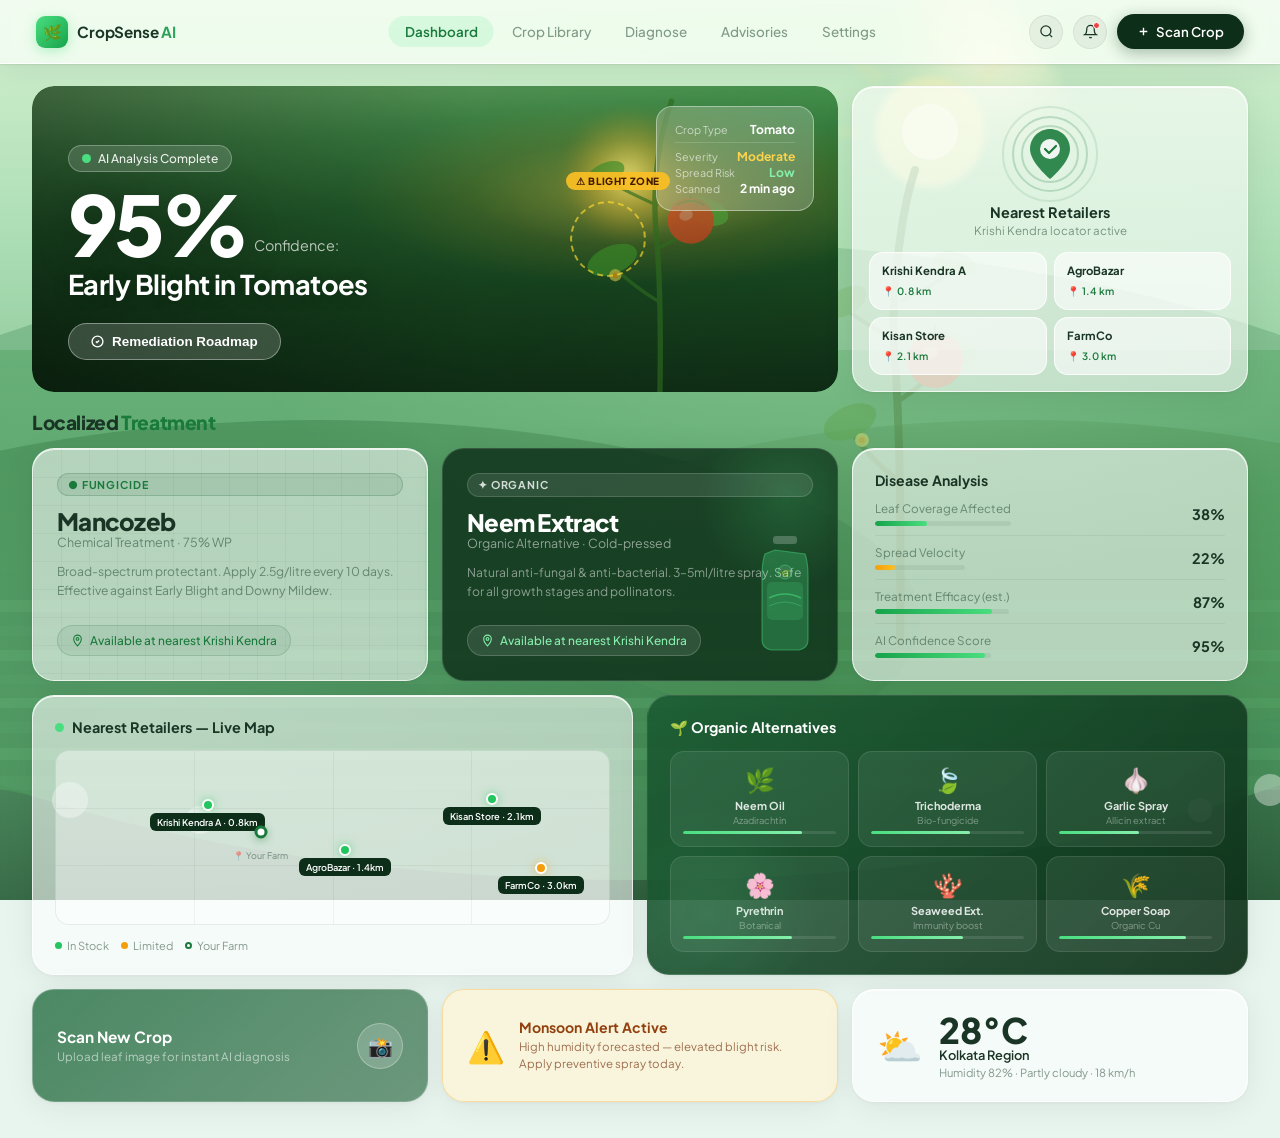
==== index.html @ 695ac862 "Rename wholeapp to index.html" ====
<!DOCTYPE html>
<html lang="en">
<head>
<meta charset="UTF-8">
<meta name="viewport" content="width=device-width, initial-scale=1.0">
<title>CropSense AI</title>
<link href="https://fonts.googleapis.com/css2?family=Plus+Jakarta+Sans:wght@300;400;500;600;700;800&family=Instrument+Serif:ital@0;1&display=swap" rel="stylesheet">
<style>
/* ═══════════════════════════════════════════════
   ROOT & RESET
═══════════════════════════════════════════════ */
:root {
  --green: #1a7a3c;
  --green-mid: #2da05a;
  --green-light: #4ade80;
  --green-xlight: #bbf7d0;
  --dark-btn: #0d2e18;
  --text-body: #1a3525;
  --text-muted: rgba(20,55,35,0.5);
  --text-faint: rgba(20,55,35,0.35);
  --glass-white: rgba(255,255,255,0.58);
  --glass-white-strong: rgba(255,255,255,0.78);
  --glass-dark: rgba(13,46,24,0.82);
  --glass-dark-mid: rgba(13,46,24,0.68);
  --border-light: rgba(255,255,255,0.75);
  --border-mid: rgba(255,255,255,0.5);
  --border-dark: rgba(13,46,24,0.12);
  --shadow-tile: 0 4px 32px rgba(0,0,0,0.07), 0 1px 4px rgba(0,0,0,0.05);
  --shadow-float: 0 16px 48px rgba(0,0,0,0.12), 0 4px 12px rgba(0,0,0,0.06);
  --shadow-deep: 0 32px 80px rgba(0,0,0,0.18);
  --r: 22px;
  --r-sm: 14px;
  --r-xs: 10px;
}

* { margin:0; padding:0; box-sizing:border-box; }

body {
  font-family: 'Plus Jakarta Sans', sans-serif;
  min-height: 100vh;
  overflow-x: hidden;
  background: #e8f5ee;
  color: var(--text-body);
}

/* ═══════════════════════════════════════════════
   FARM BACKGROUND — matches reference image
═══════════════════════════════════════════════ */
.farm-bg {
  position: fixed;
  inset: 0;
  z-index: 0;
  overflow: hidden;
}

/* SVG-drawn farm scene matching reference */
.farm-bg-img {
  position: absolute;
  inset: 0;
  width: 100%;
  height: 100%;
  object-fit: cover;
  filter: blur(0px) brightness(1.05) saturate(1.1);
}

/* Overlay that creates the frosted glass look over the farm */
.farm-overlay {
  position: absolute;
  inset: 0;
  background: 
    radial-gradient(ellipse 80% 60% at 65% 30%, rgba(180,230,180,0.35) 0%, transparent 60%),
    radial-gradient(ellipse 100% 80% at 10% 80%, rgba(140,210,160,0.25) 0%, transparent 55%),
    linear-gradient(180deg, rgba(240,255,245,0.15) 0%, rgba(200,245,220,0.1) 100%);
}

/* Farm SVG scene */
.farm-scene {
  position: absolute;
  inset: 0;
  width: 100%;
  height: 100%;
}

/* ═══════════════════════════════════════════════
   WRAPPER
═══════════════════════════════════════════════ */
.app {
  position: relative;
  z-index: 1;
  min-height: 100vh;
  display: flex;
  flex-direction: column;
}

/* ═══════════════════════════════════════════════
   NAV — matches reference: white glass bar
═══════════════════════════════════════════════ */
nav {
  display: flex;
  align-items: center;
  justify-content: space-between;
  padding: 0 36px;
  height: 64px;
  background: rgba(255,255,255,0.72);
  backdrop-filter: blur(28px) saturate(1.8);
  -webkit-backdrop-filter: blur(28px) saturate(1.8);
  border-bottom: 1px solid rgba(255,255,255,0.8);
  box-shadow: 0 1px 0 rgba(0,0,0,0.04), var(--shadow-tile);
  position: sticky;
  top: 0;
  z-index: 200;
}

.nav-logo {
  display: flex;
  align-items: center;
  gap: 9px;
  cursor: pointer;
  flex-shrink: 0;
}

.logo-mark {
  width: 32px;
  height: 32px;
  background: linear-gradient(135deg, #4ade80 0%, #16a34a 100%);
  border-radius: 9px;
  display: flex;
  align-items: center;
  justify-content: center;
  font-size: 0.95rem;
  box-shadow: 0 3px 12px rgba(74,222,128,0.38);
}

.logo-text {
  font-size: 0.95rem;
  font-weight: 700;
  color: var(--text-body);
  letter-spacing: -0.01em;
}

.logo-text span { color: var(--green-mid); }

.nav-links {
  display: flex;
  align-items: center;
  gap: 2px;
  list-style: none;
  position: absolute;
  left: 50%;
  transform: translateX(-50%);
}

.nav-links a {
  display: block;
  padding: 7px 16px;
  border-radius: 50px;
  font-size: 0.84rem;
  font-weight: 500;
  color: var(--text-muted);
  text-decoration: none;
  transition: all 0.2s;
  white-space: nowrap;
}

.nav-links a:hover { color: var(--text-body); background: rgba(0,0,0,0.04); }
.nav-links a.active { color: var(--green); background: rgba(74,222,128,0.14); font-weight: 600; }

.nav-right {
  display: flex;
  align-items: center;
  gap: 10px;
  flex-shrink: 0;
}

.nav-icon-btn {
  width: 34px;
  height: 34px;
  border-radius: 50%;
  background: rgba(0,0,0,0.05);
  border: 1px solid rgba(0,0,0,0.06);
  display: flex;
  align-items: center;
  justify-content: center;
  cursor: pointer;
  color: var(--text-body);
  transition: all 0.2s;
  position: relative;
}

.nav-icon-btn:hover { background: rgba(0,0,0,0.09); }

.notif-dot {
  position: absolute;
  top: 6px;
  right: 6px;
  width: 7px;
  height: 7px;
  background: #ef4444;
  border-radius: 50%;
  border: 1.5px solid white;
}

/* Reference image CTA button — dark rounded pill */
.nav-cta {
  display: flex;
  align-items: center;
  gap: 6px;
  padding: 9px 20px;
  background: var(--dark-btn);
  color: white;
  border: none;
  border-radius: 50px;
  font-family: 'Plus Jakarta Sans', sans-serif;
  font-size: 0.83rem;
  font-weight: 600;
  cursor: pointer;
  box-shadow: 0 4px 16px rgba(13,46,24,0.32);
  transition: all 0.22s;
  white-space: nowrap;
}

.nav-cta:hover { background: #1a3d22; transform: translateY(-1px); box-shadow: 0 6px 20px rgba(13,46,24,0.4); }

/* ═══════════════════════════════════════════════
   PAGE SYSTEM
═══════════════════════════════════════════════ */
.page { display: none; }
.page.active { display: block; animation: fadeUp 0.4s ease both; }

@keyframes fadeUp {
  from { opacity: 0; transform: translateY(12px); }
  to { opacity: 1; transform: translateY(0); }
}

/* ═══════════════════════════════════════════════
   BENTO GRID
═══════════════════════════════════════════════ */
.bento {
  display: grid;
  grid-template-columns: repeat(12, 1fr);
  gap: 14px;
  padding: 22px 32px 36px;
  max-width: 1480px;
  margin: 0 auto;
  width: 100%;
}

/* ═══════════════════════════════════════════════
   GLASS TILE BASE
═══════════════════════════════════════════════ */
.tile {
  border-radius: var(--r);
  overflow: hidden;
  transition: transform 0.3s cubic-bezier(.34,1.56,.64,1), box-shadow 0.3s ease;
  animation: tileReveal 0.55s ease both;
}

.tile:hover { transform: translateY(-3px); }

@keyframes tileReveal {
  from { opacity: 0; transform: translateY(16px) scale(0.98); }
  to   { opacity: 1; transform: translateY(0)   scale(1); }
}

/* Light glass tile — matches reference */
.g-light {
  background: var(--glass-white);
  backdrop-filter: blur(32px) saturate(1.6);
  -webkit-backdrop-filter: blur(32px) saturate(1.6);
  border: 1.5px solid var(--border-light);
  box-shadow: var(--shadow-tile), inset 0 1px 0 rgba(255,255,255,0.9);
}

.g-light:hover { box-shadow: var(--shadow-float), inset 0 1px 0 rgba(255,255,255,0.9); }

/* White strong */
.g-white {
  background: rgba(255,255,255,0.88);
  backdrop-filter: blur(32px) saturate(1.6);
  -webkit-backdrop-filter: blur(32px) saturate(1.6);
  border: 1.5px solid rgba(255,255,255,0.95);
  box-shadow: var(--shadow-tile), inset 0 1px 0 white;
}

/* Dark glass tile — matches reference dark cards */
.g-dark {
  background: var(--glass-dark);
  backdrop-filter: blur(32px) saturate(1.4);
  -webkit-backdrop-filter: blur(32px) saturate(1.4);
  border: 1.5px solid rgba(255,255,255,0.12);
  box-shadow: var(--shadow-tile);
}

.g-dark:hover { box-shadow: var(--shadow-float); }

/* Green gradient dark */
.g-green-dark {
  background: linear-gradient(140deg, rgba(26,90,50,0.88) 0%, rgba(13,46,24,0.92) 100%);
  backdrop-filter: blur(32px) saturate(1.4);
  -webkit-backdrop-filter: blur(32px) saturate(1.4);
  border: 1.5px solid rgba(255,255,255,0.14);
  box-shadow: var(--shadow-tile);
}

/* delay cascade */
.tile:nth-child(1){animation-delay:.03s}.tile:nth-child(2){animation-delay:.08s}
.tile:nth-child(3){animation-delay:.13s}.tile:nth-child(4){animation-delay:.18s}
.tile:nth-child(5){animation-delay:.23s}.tile:nth-child(6){animation-delay:.28s}
.tile:nth-child(7){animation-delay:.33s}.tile:nth-child(8){animation-delay:.38s}
.tile:nth-child(9){animation-delay:.43s}.tile:nth-child(10){animation-delay:.48s}

/* ═══════════════════════════════════════════════
   SHARED COMPONENTS
═══════════════════════════════════════════════ */
.tag {
  display: inline-flex;
  align-items: center;
  gap: 5px;
  font-size: 0.67rem;
  font-weight: 700;
  letter-spacing: 0.08em;
  text-transform: uppercase;
  padding: 4px 10px;
  border-radius: 50px;
}

.tag-organic { background: rgba(74,222,128,0.18); color: #15803d; border: 1px solid rgba(74,222,128,0.35); }
.tag-chemical { background: rgba(26,90,50,0.1); color: var(--green); border: 1px solid rgba(26,90,50,0.2); }
.tag-danger { background: rgba(239,68,68,0.12); color: #dc2626; border: 1px solid rgba(239,68,68,0.25); }
.tag-amber { background: rgba(245,158,11,0.12); color: #d97706; border: 1px solid rgba(245,158,11,0.25); }
.tag-info { background: rgba(59,130,246,0.12); color: #2563eb; border: 1px solid rgba(59,130,246,0.25); }
.tag-dark { background: rgba(255,255,255,0.1); color: rgba(255,255,255,0.8); border: 1px solid rgba(255,255,255,0.15); }

.loc-chip {
  display: inline-flex;
  align-items: center;
  gap: 6px;
  font-size: 0.74rem;
  font-weight: 500;
  padding: 7px 13px;
  border-radius: 50px;
  cursor: pointer;
  transition: all 0.2s;
  margin-top: auto;
  max-width: fit-content;
}

.loc-chip-light { background: rgba(26,90,50,0.08); color: var(--green); border: 1px solid rgba(26,90,50,0.16); }
.loc-chip-light:hover { background: rgba(26,90,50,0.16); }
.loc-chip-dark { background: rgba(255,255,255,0.1); color: #86efac; border: 1px solid rgba(255,255,255,0.18); }
.loc-chip-dark:hover { background: rgba(255,255,255,0.17); }

.pulse-ring {
  display: inline-block;
  width: 9px; height: 9px;
  border-radius: 50%;
  background: #4ade80;
  box-shadow: 0 0 0 0 rgba(74,222,128,0.6);
  animation: pulseRing 2s ease-in-out infinite;
}

@keyframes pulseRing {
  0%,100% { box-shadow: 0 0 0 0 rgba(74,222,128,0.6); }
  50% { box-shadow: 0 0 0 8px rgba(74,222,128,0); }
}

.stat-bar { width:100%; height:5px; background:rgba(13,46,24,0.07); border-radius:3px; margin-top:5px; overflow:hidden; }
.stat-fill { height:100%; border-radius:3px; background:linear-gradient(90deg,#16a34a,#4ade80); animation:fillGrow 1.3s cubic-bezier(.25,1,.5,1) both; }
.stat-fill.amber { background: linear-gradient(90deg,#f59e0b,#fbbf24); }
@keyframes fillGrow { from{width:0!important} }

/* ═══════════════════════════════════════════════
   TOAST
═══════════════════════════════════════════════ */
.toast {
  position: fixed;
  bottom: 24px;
  right: 24px;
  background: rgba(255,255,255,0.95);
  backdrop-filter: blur(24px);
  border: 1.5px solid rgba(255,255,255,0.9);
  border-left: 4px solid #4ade80;
  color: var(--text-body);
  padding: 12px 18px;
  border-radius: 14px;
  font-size: 0.83rem;
  font-weight: 500;
  z-index: 9999;
  box-shadow: var(--shadow-float);
  transform: translateY(70px);
  opacity: 0;
  transition: all 0.32s cubic-bezier(.34,1.56,.64,1);
  display: flex;
  align-items: center;
  gap: 9px;
  max-width: 340px;
}
.toast.show { transform: translateY(0); opacity: 1; }

/* ═══════════════════════════════════════════════
   MODAL
═══════════════════════════════════════════════ */
.modal-bg {
  position: fixed;
  inset: 0;
  background: rgba(0,0,0,0.3);
  backdrop-filter: blur(10px);
  -webkit-backdrop-filter: blur(10px);
  z-index: 500;
  display: flex;
  align-items: center;
  justify-content: center;
  opacity: 0;
  pointer-events: none;
  transition: opacity 0.28s;
}
.modal-bg.open { opacity: 1; pointer-events: all; }

.modal-box {
  background: rgba(255,255,255,0.94);
  backdrop-filter: blur(40px);
  border: 1.5px solid rgba(255,255,255,0.95);
  border-radius: 28px;
  padding: 34px;
  width: 520px;
  max-width: 92vw;
  box-shadow: var(--shadow-deep);
  transform: translateY(20px) scale(0.97);
  transition: all 0.32s cubic-bezier(.34,1.56,.64,1);
  position: relative;
  max-height: 88vh;
  overflow-y: auto;
}
.modal-bg.open .modal-box { transform: translateY(0) scale(1); }

.modal-x {
  position: absolute;
  top: 14px; right: 14px;
  width: 30px; height: 30px;
  background: rgba(0,0,0,0.06);
  border: none;
  border-radius: 50%;
  cursor: pointer;
  font-size: 0.85rem;
  color: var(--text-muted);
  display: flex; align-items: center; justify-content: center;
  transition: background 0.2s;
}
.modal-x:hover { background: rgba(0,0,0,0.12); }

.modal-title { font-size: 1.3rem; font-weight: 800; color: var(--text-body); margin-bottom: 5px; }
.modal-sub { font-size: 0.79rem; color: var(--text-muted); margin-bottom: 22px; }
.modal-section-title { font-size: 0.67rem; font-weight: 700; letter-spacing: 0.1em; text-transform: uppercase; color: var(--text-faint); margin-bottom: 10px; }
.modal-grid { display: grid; grid-template-columns: 1fr 1fr; gap: 10px; margin-bottom: 18px; }
.modal-card {
  background: rgba(0,0,0,0.03);
  border: 1.5px solid rgba(0,0,0,0.06);
  border-radius: 16px;
  padding: 14px;
  cursor: pointer;
  transition: all 0.2s;
}
.modal-card:hover { background: rgba(74,222,128,0.08); border-color: rgba(74,222,128,0.35); }
.modal-card-icon { font-size: 1.4rem; margin-bottom: 7px; }
.modal-card h4 { font-size: 0.86rem; font-weight: 700; color: var(--text-body); }
.modal-card p { font-size: 0.72rem; color: var(--text-muted); margin-top: 2px; }
.modal-action-btn {
  width: 100%;
  padding: 13px;
  background: var(--dark-btn);
  color: white;
  border: none;
  border-radius: 50px;
  font-family: 'Plus Jakarta Sans', sans-serif;
  font-size: 0.88rem;
  font-weight: 600;
  cursor: pointer;
  transition: all 0.22s;
  box-shadow: 0 4px 16px rgba(13,46,24,0.28);
}
.modal-action-btn:hover { background: #1a3d22; transform: translateY(-1px); }

/* ═══════════════════════════════════════════════
   PAGE: DASHBOARD
═══════════════════════════════════════════════ */

/* HERO TILE — the big farm photo tile from reference */
.hero-tile {
  grid-column: 1 / 9;
  min-height: 300px;
  position: relative;
  display: flex;
  align-items: flex-end;
  border-radius: var(--r);
  overflow: hidden;
}

/* Farm photo background for hero */
.hero-photo {
  position: absolute;
  inset: 0;
  background: 
    linear-gradient(to right, rgba(0,0,0,0.48) 0%, rgba(0,0,0,0.15) 55%, rgba(0,0,0,0.05) 100%),
    linear-gradient(180deg, rgba(0,0,0,0.05) 0%, rgba(0,0,0,0.25) 100%),
    /* Simulated farm with SVG-like gradient */
    radial-gradient(ellipse 60% 50% at 75% 35%, rgba(255,220,80,0.55) 0%, rgba(255,180,40,0.15) 35%, transparent 60%),
    linear-gradient(175deg, #7dc97a 0%, #4a9e52 20%, #2d7a38 40%, #1e5a28 65%, #143d1c 100%);
  border-radius: var(--r);
}

/* Tomato plant SVG overlay */
.hero-plant {
  position: absolute;
  right: 60px;
  bottom: 0;
  top: 0;
  width: 260px;
  pointer-events: none;
}

/* Sun burst in hero */
.hero-sun {
  position: absolute;
  right: 18%;
  top: 8%;
  width: 130px;
  height: 130px;
  background: radial-gradient(circle, rgba(255,235,120,0.75) 0%, rgba(255,200,60,0.35) 35%, rgba(255,170,20,0.1) 60%, transparent 75%);
  border-radius: 50%;
  filter: blur(6px);
}

.hero-content {
  position: relative;
  z-index: 2;
  padding: 32px 36px;
  width: 100%;
}

.ai-badge {
  display: inline-flex;
  align-items: center;
  gap: 7px;
  background: rgba(255,255,255,0.15);
  border: 1px solid rgba(255,255,255,0.28);
  border-radius: 50px;
  padding: 5px 13px;
  color: rgba(255,255,255,0.9);
  font-size: 0.75rem;
  font-weight: 500;
  margin-bottom: 14px;
  backdrop-filter: blur(12px);
}

/* "95%" big text — from reference */
.conf-num {
  font-family: 'Plus Jakarta Sans', sans-serif;
  font-size: 5.2rem;
  font-weight: 800;
  color: white;
  line-height: 0.9;
  letter-spacing: -4px;
  text-shadow: 0 2px 40px rgba(0,0,0,0.3);
  display: inline;
}

.conf-suffix {
  font-size: 1rem;
  font-weight: 400;
  color: rgba(255,255,255,0.7);
  letter-spacing: 0;
  vertical-align: super;
  margin-left: 4px;
}

.conf-label {
  font-size: 0.9rem;
  font-weight: 400;
  color: rgba(255,255,255,0.7);
  margin-left: 5px;
  vertical-align: super;
  letter-spacing: 0;
}

/* "Early Blight in Tomatoes" */
.disease-title {
  font-family: 'Plus Jakarta Sans', sans-serif;
  font-size: 1.7rem;
  font-weight: 700;
  color: white;
  margin: 6px 0 22px;
  text-shadow: 0 2px 16px rgba(0,0,0,0.25);
  letter-spacing: -0.02em;
}

.hero-cta {
  display: inline-flex;
  align-items: center;
  gap: 8px;
  padding: 10px 22px;
  background: rgba(255,255,255,0.18);
  border: 1.5px solid rgba(255,255,255,0.38);
  color: white;
  border-radius: 50px;
  font-size: 0.84rem;
  font-weight: 600;
  cursor: pointer;
  backdrop-filter: blur(16px);
  transition: all 0.25s;
}
.hero-cta:hover { background: rgba(255,255,255,0.3); transform: translateY(-1px); box-shadow: 0 4px 20px rgba(0,0,0,0.15); }

/* Floating scan data card on hero */
.scan-card {
  position: absolute;
  right: 24px;
  top: 20px;
  background: rgba(255,255,255,0.22);
  border: 1.5px solid rgba(255,255,255,0.4);
  border-radius: 16px;
  padding: 14px 18px;
  backdrop-filter: blur(20px);
  -webkit-backdrop-filter: blur(20px);
  min-width: 158px;
  z-index: 3;
}

.scan-row {
  display: flex;
  align-items: center;
  justify-content: space-between;
  gap: 14px;
}
.scan-lbl { font-size: 0.67rem; color: rgba(255,255,255,0.62); }
.scan-val { font-size: 0.76rem; font-weight: 700; color: white; }
.scan-val.g { color: #86efac; }
.scan-val.a { color: #fcd34d; }
.scan-divider { height: 1px; background: rgba(255,255,255,0.15); margin: 5px 0; }

/* Blight zone marker */
.blight-ring {
  position: absolute;
  right: 192px;
  top: 50%;
  transform: translateY(-50%);
  width: 76px;
  height: 76px;
  border: 2px dashed rgba(255,220,50,0.65);
  border-radius: 50%;
  animation: blightPulse 3s ease-in-out infinite;
  z-index: 3;
}
@keyframes blightPulse {
  0%,100% { opacity:0.8; transform:translateY(-50%) scale(1); }
  50% { opacity:0.35; transform:translateY(-50%) scale(1.1); }
}
.blight-label {
  position: absolute;
  right: 168px;
  top: 28%;
  background: rgba(251,191,36,0.92);
  color: #431a00;
  font-size: 0.62rem;
  font-weight: 800;
  padding: 3px 10px;
  border-radius: 50px;
  letter-spacing: 0.06em;
  z-index: 3;
}

/* ── RETAILER / PIN TILE ── */
.pin-tile {
  grid-column: 9 / 13;
  background: var(--glass-white);
  backdrop-filter: blur(32px) saturate(1.6);
  -webkit-backdrop-filter: blur(32px) saturate(1.6);
  border: 1.5px solid var(--border-light);
  box-shadow: var(--shadow-tile), inset 0 1px 0 rgba(255,255,255,0.9);
  min-height: 300px;
  display: flex;
  flex-direction: column;
  align-items: center;
  justify-content: flex-start;
  padding: 22px 16px 16px;
  border-radius: var(--r);
}

.big-pin-wrap {
  position: relative;
  display: flex;
  align-items: center;
  justify-content: center;
  width: 90px;
  height: 90px;
  margin-bottom: 4px;
}

.pin-wave {
  position: absolute;
  border-radius: 50%;
  border: 2px solid rgba(26,122,60,0.22);
  animation: waveOut 2.8s ease-out infinite;
}
.pin-wave:nth-child(1) { width:58px;height:58px; }
.pin-wave:nth-child(2) { width:76px;height:76px; animation-delay:0.5s; }
.pin-wave:nth-child(3) { width:96px;height:96px; animation-delay:1s; border-color: rgba(26,122,60,0.12); }

@keyframes waveOut {
  0% { transform: scale(0.7); opacity:1; }
  100% { transform: scale(1.4); opacity:0; }
}

.pin-icon-svg {
  position: relative;
  z-index: 1;
  width: 42px;
  height: 50px;
}

.pin-title { font-size: 0.9rem; font-weight: 700; color: var(--text-body); text-align:center; margin-bottom:2px; }
.pin-sub { font-size: 0.72rem; color: var(--text-muted); text-align:center; margin-bottom:14px; }

.retailer-grid {
  display: grid;
  grid-template-columns: 1fr 1fr;
  gap: 7px;
  width: 100%;
}

.retailer-card {
  background: rgba(255,255,255,0.6);
  border: 1.5px solid rgba(255,255,255,0.8);
  border-radius: var(--r-sm);
  padding: 10px 12px;
  cursor: pointer;
  transition: all 0.2s;
}
.retailer-card:hover { background: rgba(255,255,255,0.85); transform: translateY(-2px); box-shadow: 0 4px 16px rgba(0,0,0,0.08); }
.rc-name { font-size: 0.71rem; font-weight: 700; color: var(--text-body); display:block; }
.rc-dist { font-size: 0.63rem; color: var(--green); font-weight: 600; margin-top:1px; }

/* ── SECTION LABEL ── */
.section-lbl {
  grid-column: 1/13;
  font-size: 1.2rem;
  font-weight: 800;
  color: var(--text-body);
  letter-spacing: -0.02em;
  padding: 4px 0 0;
  animation: fadeUp 0.4s ease both 0.1s;
}
.section-lbl span { color: var(--green); }

/* ── TREATMENT TILES ── */
.tile-mancozeb {
  grid-column: 1/5;
  padding: 24px;
  display: flex;
  flex-direction: column;
  gap: 12px;
  min-height: 210px;
  position: relative;
  overflow: hidden;
}

/* Mancozeb has a subtle grid pattern like the reference */
.tile-mancozeb::before {
  content: '';
  position: absolute;
  inset: 0;
  background-image: 
    linear-gradient(rgba(13,46,24,0.04) 1px, transparent 1px),
    linear-gradient(90deg, rgba(13,46,24,0.04) 1px, transparent 1px);
  background-size: 28px 28px;
  pointer-events: none;
}

.tile-neem {
  grid-column: 5/9;
  padding: 24px;
  display: flex;
  flex-direction: column;
  gap: 12px;
  min-height: 210px;
  position: relative;
  overflow: hidden;
}

.neem-glow {
  position: absolute;
  top: -40px; right: -40px;
  width: 180px; height: 180px;
  background: radial-gradient(circle, rgba(74,222,128,0.18) 0%, transparent 70%);
  border-radius: 50%;
  pointer-events: none;
}

/* Neem bottle — matches reference image */
.neem-bottle-wrap {
  position: absolute;
  right: 20px;
  bottom: 16px;
  width: 64px;
}

.tile-stats {
  grid-column: 9/13;
  padding: 22px;
  display: flex;
  flex-direction: column;
  gap: 12px;
  min-height: 210px;
}

.pname { font-family: 'Plus Jakarta Sans', sans-serif; font-size: 1.5rem; font-weight: 800; letter-spacing: -0.03em; line-height: 1.1; }
.pname-l { color: var(--text-body); }
.pname-d { color: white; }
.ptype-l { font-size: 0.78rem; color: var(--text-muted); }
.ptype-d { font-size: 0.78rem; color: rgba(255,255,255,0.52); }
.pdesc-l { font-size: 0.76rem; color: var(--text-muted); line-height: 1.55; }
.pdesc-d { font-size: 0.76rem; color: rgba(255,255,255,0.5); line-height: 1.55; position:relative; z-index:1; }

.stat-title { font-size: 0.88rem; font-weight: 700; color: var(--text-body); }
.stat-row { display:flex; align-items:center; justify-content:space-between; padding-bottom:9px; border-bottom:1px solid rgba(13,46,24,0.06); }
.stat-row:last-child { border-bottom:none; padding-bottom:0; }
.stat-lbl { font-size: 0.73rem; color: var(--text-muted); }
.stat-val { font-size: 0.9rem; font-weight: 700; color: var(--text-body); font-family:'Plus Jakarta Sans',sans-serif; }

/* ── MAP TILE ── */
.tile-map {
  grid-column: 1/7;
  padding: 22px;
  display: flex;
  flex-direction: column;
  gap: 14px;
  min-height: 195px;
}

.map-title { font-size: 0.9rem; font-weight: 700; color: var(--text-body); display:flex; align-items:center; gap:8px; }
.map-canvas { flex:1; border-radius: var(--r-sm); background: rgba(255,255,255,0.4); border: 1px solid rgba(13,46,24,0.08); position:relative; overflow:hidden; min-height:105px; }
.map-grid-h { position:absolute; width:100%; height:1px; background:rgba(13,46,24,0.05); }
.map-grid-v { position:absolute; width:1px; height:100%; background:rgba(13,46,24,0.05); }
.map-pin { position:absolute; display:flex; flex-direction:column; align-items:center; gap:2px; cursor:pointer; transition:transform .2s; }
.map-pin:hover { transform:scale(1.15); }
.map-dot { width:12px; height:12px; border-radius:50%; border:2.5px solid white; box-shadow:0 2px 8px rgba(0,0,0,0.15); animation:dotPulse 2.5s ease-in-out infinite; }
.map-dot.green { background:#22c55e; box-shadow:0 0 10px rgba(34,197,94,0.5); }
.map-dot.amber { background:#f59e0b; box-shadow:0 0 10px rgba(245,158,11,0.5); }
@keyframes dotPulse {
  0%,100% { box-shadow:0 0 0 0 rgba(34,197,94,0.5); }
  50% { box-shadow:0 0 0 6px rgba(34,197,94,0); }
}
.map-tip { background:var(--dark-btn); color:white; font-size:0.58rem; padding:3px 7px; border-radius:6px; white-space:nowrap; font-weight:600; }
.you-pin { position:absolute; width:13px; height:13px; background:white; border:3px solid var(--green); border-radius:50%; box-shadow:0 2px 8px rgba(26,122,60,0.4); transform:translate(-50%,-50%); }
.you-lbl { position:absolute; font-size:0.56rem; color:var(--text-muted); transform:translateX(-50%); white-space:nowrap; }
.map-legend { display:flex; gap:12px; }
.leg { display:flex; align-items:center; gap:5px; font-size:0.69rem; color:var(--text-muted); }
.leg-dot { width:7px; height:7px; border-radius:50%; }

/* ── ORGANIC TILE ── */
.tile-organic {
  grid-column: 7/13;
  padding: 22px;
  display: flex;
  flex-direction: column;
  gap: 14px;
  min-height: 195px;
  position: relative;
  overflow: hidden;
}
.tile-organic::after {
  content:'';
  position:absolute;
  bottom:-50px; left:-50px;
  width:220px; height:220px;
  background: radial-gradient(circle, rgba(74,222,128,0.12) 0%, transparent 70%);
  pointer-events:none;
}
.organic-hdr { font-size:0.9rem; font-weight:700; color:white; }
.org-grid { display:grid; grid-template-columns:1fr 1fr 1fr; gap:9px; }
.org-card {
  background: rgba(255,255,255,0.07);
  border: 1.5px solid rgba(255,255,255,0.1);
  border-radius: var(--r-sm);
  padding: 12px;
  text-align: center;
  cursor: pointer;
  transition: all 0.22s;
}
.org-card:hover { background:rgba(255,255,255,0.14); border-color:rgba(74,222,128,0.35); transform:translateY(-2px); }
.org-icon { font-size:1.5rem; margin-bottom:4px; }
.org-name { font-size:0.68rem; font-weight:700; color:rgba(255,255,255,0.85); }
.org-detail { font-size:0.59rem; color:rgba(255,255,255,0.4); margin-top:2px; }
.org-eff { margin-top:5px; height:3px; background:rgba(255,255,255,0.1); border-radius:2px; overflow:hidden; }
.org-eff-fill { height:100%; background:linear-gradient(90deg,#4ade80,#86efac); border-radius:2px; }

/* ── BOTTOM ROW ── */
.tile-scan-new {
  grid-column: 1/5;
  background: linear-gradient(140deg, rgba(22,100,52,0.75) 0%, rgba(26,90,50,0.6) 100%);
  border: 1.5px solid rgba(255,255,255,0.2);
  backdrop-filter: blur(32px);
  -webkit-backdrop-filter: blur(32px);
  box-shadow: var(--shadow-tile);
  border-radius: var(--r);
  padding: 22px 24px;
  display: flex;
  align-items: center;
  justify-content: space-between;
  min-height: 90px;
  cursor: pointer;
  transition: all 0.3s;
}
.tile-scan-new:hover { background:linear-gradient(140deg,rgba(22,100,52,0.88),rgba(26,90,50,0.75)); }
.tile-scan-new h3 { font-size:0.96rem; font-weight:700; color:white; }
.tile-scan-new p { font-size:0.72rem; color:rgba(255,255,255,0.58); margin-top:3px; }
.scan-icon-circle { width:46px; height:46px; background:rgba(255,255,255,0.18); border:1.5px solid rgba(255,255,255,0.28); border-radius:50%; display:flex; align-items:center; justify-content:center; font-size:1.25rem; flex-shrink:0; }

.tile-alert {
  grid-column: 5/9;
  background: rgba(255,245,215,0.72);
  border: 1.5px solid rgba(245,158,11,0.3);
  backdrop-filter: blur(32px);
  -webkit-backdrop-filter: blur(32px);
  box-shadow: var(--shadow-tile);
  border-radius: var(--r);
  padding: 22px 24px;
  display: flex;
  align-items: center;
  gap: 14px;
  min-height: 90px;
  cursor: pointer;
  transition: all 0.2s;
}
.tile-alert:hover { background:rgba(255,245,215,0.88); }
.alert-icon { font-size:1.9rem; flex-shrink:0; }
.alert-title { font-size:0.88rem; font-weight:700; color:#92400e; }
.alert-body { font-size:0.72rem; color:rgba(120,53,15,0.7); margin-top:3px; line-height:1.45; }

.tile-weather {
  grid-column: 9/13;
  padding: 22px 24px;
  display: flex;
  align-items: center;
  gap: 16px;
  min-height: 90px;
  cursor: pointer;
}
.weather-temp { font-size: 2.2rem; font-weight: 800; color: var(--text-body); line-height:1; }
.weather-info h4 { font-size:0.8rem; font-weight:600; color:var(--text-body); }
.weather-info p { font-size:0.7rem; color:var(--text-muted); margin-top:2px; }
.weather-emoji { font-size:2.3rem; }

/* ═══════════════════════════════════════════════
   PAGE: DIAGNOSE
═══════════════════════════════════════════════ */
.diag-upload {
  grid-column: 1/8;
  padding: 28px;
  display: flex;
  flex-direction: column;
  gap: 18px;
}
.diag-side { grid-column: 8/13; display:flex; flex-direction:column; gap:14px; }
.diag-result { padding:24px; display:flex; flex-direction:column; gap:14px; border-radius:var(--r); }
.diag-history { grid-column:1/13; padding:24px; display:flex; flex-direction:column; gap:14px; border-radius:var(--r); }

.upload-drop {
  border: 2px dashed rgba(26,122,60,0.3);
  border-radius: var(--r-sm);
  padding: 36px 20px;
  text-align: center;
  cursor: pointer;
  transition: all 0.25s;
  background: rgba(74,222,128,0.04);
}
.upload-drop:hover { border-color: rgba(26,122,60,0.55); background: rgba(74,222,128,0.08); }
.upload-drop h3 { font-size:1rem; font-weight:700; color:var(--text-body); margin-bottom:5px; }
.upload-drop p { font-size:0.76rem; color:var(--text-muted); line-height:1.5; }

.crop-chips { display:grid; grid-template-columns:repeat(6,1fr); gap:7px; }
.crop-chip {
  padding:9px 4px;
  border:1.5px solid rgba(13,46,24,0.12);
  border-radius:12px;
  background:rgba(255,255,255,0.6);
  font-size:0.72rem;
  font-weight:600;
  color:var(--text-body);
  cursor:pointer;
  text-align:center;
  transition:all .2s;
}
.crop-chip:hover, .crop-chip.sel { background:var(--dark-btn); color:white; border-color:var(--dark-btn); }

.run-btn {
  width:100%;
  padding:14px;
  background: var(--dark-btn);
  color:white;
  border:none;
  border-radius:50px;
  font-family:'Plus Jakarta Sans',sans-serif;
  font-size:0.9rem;
  font-weight:600;
  cursor:pointer;
  transition:all .25s;
  box-shadow: 0 4px 16px rgba(13,46,24,0.28);
}
.run-btn:hover { background:#1a3d22; transform:translateY(-1px); }

.hist-row {
  display:flex;
  align-items:center;
  justify-content:space-between;
  padding:11px 0;
  border-bottom:1px solid rgba(13,46,24,0.06);
}
.hist-row:last-child { border-bottom:none; }
.hist-crop { font-size:0.88rem; font-weight:700; color:var(--text-body); }
.hist-disease { font-size:0.74rem; color:var(--text-muted); margin-top:2px; }
.hist-conf { font-size:0.88rem; font-weight:800; color:var(--green); font-family:'Plus Jakarta Sans',sans-serif; }
.hist-date { font-size:0.66rem; color:var(--text-faint); }
.hist-btn { padding:6px 14px; border-radius:50px; background:rgba(26,90,50,0.08); border:1.5px solid rgba(26,90,50,0.18); color:var(--green); font-size:0.71rem; font-weight:600; cursor:pointer; transition:all .2s; }
.hist-btn:hover { background:var(--dark-btn); color:white; border-color:var(--dark-btn); }

/* ═══════════════════════════════════════════════
   PAGE: CROP LIBRARY
═══════════════════════════════════════════════ */
.lib-search-bar {
  grid-column:1/13;
  padding:18px 24px;
  display:flex;
  align-items:center;
  gap:14px;
  border-radius:var(--r);
}
.lib-input {
  flex:1;
  border:none;
  background:transparent;
  font-family:'Plus Jakarta Sans',sans-serif;
  font-size:0.96rem;
  color:var(--text-body);
  outline:none;
}
.lib-input::placeholder { color:var(--text-faint); }
.lib-filters { display:flex; gap:6px; }
.lib-filter {
  padding:6px 16px;
  border-radius:50px;
  border:1.5px solid rgba(13,46,24,0.12);
  background:rgba(255,255,255,0.5);
  font-size:0.76rem;
  font-weight:600;
  color:var(--text-muted);
  cursor:pointer;
  transition:all .2s;
}
.lib-filter:hover,.lib-filter.on { background:var(--dark-btn); color:white; border-color:var(--dark-btn); }

#lib-grid {
  grid-column:1/13;
  display:grid;
  grid-template-columns:repeat(4,1fr);
  gap:14px;
}

.crop-card {
  background: var(--glass-white);
  backdrop-filter: blur(32px) saturate(1.6);
  -webkit-backdrop-filter: blur(32px) saturate(1.6);
  border:1.5px solid var(--border-light);
  box-shadow:var(--shadow-tile), inset 0 1px 0 rgba(255,255,255,0.9);
  border-radius: var(--r);
  overflow:hidden;
  cursor:pointer;
  transition:all .28s cubic-bezier(.34,1.56,.64,1);
  animation:tileReveal .5s ease both;
}
.crop-card:hover { transform:translateY(-5px); box-shadow:var(--shadow-float), inset 0 1px 0 rgba(255,255,255,0.9); }
.crop-card-img { height:115px; display:flex; align-items:center; justify-content:center; font-size:3.6rem; }
.crop-card-body { padding:15px; }
.crop-card-name { font-size:0.96rem; font-weight:800; color:var(--text-body); margin-bottom:3px; }
.crop-card-sci { font-size:0.69rem; color:var(--text-muted); font-style:italic; margin-bottom:9px; }
.crop-card-tags { display:flex; gap:5px; flex-wrap:wrap; }
.crop-tag { padding:3px 9px; border-radius:50px; font-size:0.6rem; font-weight:700; background:rgba(26,90,50,0.08); color:var(--green); border:1px solid rgba(26,90,50,0.16); }
.crop-tag.d { background:rgba(239,68,68,0.08); color:#dc2626; border-color:rgba(239,68,68,0.2); }
.risk-line { display:flex; align-items:center; gap:5px; margin-top:9px; font-size:0.69rem; color:var(--text-muted); }
.rdot { width:6px; height:6px; border-radius:50%; }

/* ═══════════════════════════════════════════════
   PAGE: ADVISORIES
═══════════════════════════════════════════════ */
.adv-hero {
  grid-column:1/13;
  padding:28px 32px;
  display:grid;
  grid-template-columns:1fr auto 1fr auto 1fr auto 1fr;
  align-items:center;
  gap:20px;
  border-radius:var(--r);
}
.adv-stat-num { font-size:2.6rem; font-weight:800; line-height:1; color:white; }
.adv-stat-lbl { font-size:0.74rem; color:rgba(255,255,255,0.52); margin-top:3px; }
.adv-divider { width:1px; height:50px; background:rgba(255,255,255,0.12); }

.adv-card { border-radius:var(--r); padding:20px 22px; cursor:pointer; transition:all .28s; animation:tileReveal .5s ease both; }
.adv-card:hover { transform:translateY(-3px); box-shadow:var(--shadow-float); }
.adv-hdr { display:flex; align-items:flex-start; justify-content:space-between; gap:10px; margin-bottom:10px; }
.adv-title { font-size:0.96rem; font-weight:700; }
.adv-meta { font-size:0.67rem; margin-top:3px; }
.adv-body { font-size:0.76rem; line-height:1.6; }
.adv-sev { width:8px; height:8px; border-radius:50%; flex-shrink:0; margin-top:5px; }

.adv-critical { background:rgba(254,226,226,0.72); border:1.5px solid rgba(239,68,68,0.28); backdrop-filter:blur(32px); }
.adv-critical .adv-title { color:#991b1b; }
.adv-critical .adv-meta,.adv-critical .adv-body { color:rgba(153,27,27,0.65); }

.adv-warning { background:rgba(255,243,200,0.72); border:1.5px solid rgba(245,158,11,0.3); backdrop-filter:blur(32px); }
.adv-warning .adv-title { color:#92400e; }
.adv-warning .adv-meta,.adv-warning .adv-body { color:rgba(120,53,15,0.65); }

.adv-info { background:var(--glass-white); border:1.5px solid var(--border-light); backdrop-filter:blur(32px); }
.adv-info .adv-title { color:var(--text-body); }
.adv-info .adv-meta,.adv-info .adv-body { color:var(--text-muted); }

.adv-success { background:rgba(220,252,231,0.72); border:1.5px solid rgba(74,222,128,0.32); backdrop-filter:blur(32px); }
.adv-success .adv-title { color:#14532d; }
.adv-success .adv-meta,.adv-success .adv-body { color:rgba(20,83,45,0.6); }

.weather-week-card { grid-column:1/5; padding:24px; border-radius:var(--r); }
.wday-row { display:flex; align-items:center; justify-content:space-between; padding:10px 0; border-bottom:1px solid rgba(13,46,24,0.06); }
.wday-row:last-child { border-bottom:none; }
.wday-name { font-size:0.77rem; font-weight:600; color:var(--text-body); width:30px; }
.wday-temp { font-size:0.88rem; font-weight:700; color:var(--text-body); }
.wday-humidity { font-size:0.68rem; color:var(--text-muted); }

.schedule-card { grid-column:5/13; padding:24px; border-radius:var(--r); }
.sch-item { display:flex; align-items:center; gap:13px; padding:11px 0; border-bottom:1px solid rgba(13,46,24,0.06); cursor:pointer; border-radius:10px; transition:all .2s; }
.sch-item:last-child { border-bottom:none; }
.sch-item:hover { padding-left:8px; background:rgba(26,90,50,0.04); }
.sch-badge { width:40px; height:40px; border-radius:12px; display:flex; flex-direction:column; align-items:center; justify-content:center; flex-shrink:0; font-family:'Plus Jakarta Sans',sans-serif; line-height:1; }
.sch-badge.today { background:var(--dark-btn); color:white; box-shadow:0 4px 12px rgba(13,46,24,0.32); }
.sch-badge.upcoming { background:rgba(13,46,24,0.08); color:var(--text-muted); }
.sch-num { font-size:0.9rem; font-weight:800; }
.sch-mo { font-size:0.52rem; font-weight:500; }
.sch-action h4 { font-size:0.86rem; font-weight:700; color:var(--text-body); }
.sch-action p { font-size:0.71rem; color:var(--text-muted); margin-top:2px; }
.sch-check { width:22px; height:22px; border-radius:50%; border:2px solid rgba(13,46,24,0.18); display:flex; align-items:center; justify-content:center; cursor:pointer; transition:all .2s; margin-left:auto; flex-shrink:0; }
.sch-check.done { background:var(--green); border-color:var(--green); color:white; font-size:0.68rem; }

/* ═══════════════════════════════════════════════
   PAGE: SETTINGS
═══════════════════════════════════════════════ */
.settings-sidebar { grid-column:1/4; padding:22px; display:flex; flex-direction:column; border-radius:var(--r); }
.settings-main { grid-column:4/13; display:flex; flex-direction:column; gap:14px; }
.settings-card { padding:24px; display:flex; flex-direction:column; gap:0; border-radius:var(--r); }
.settings-card-title { font-size:0.9rem; font-weight:700; color:var(--text-body); padding-bottom:14px; border-bottom:1px solid rgba(13,46,24,0.07); margin-bottom:14px; }

.profile-banner { display:flex; align-items:center; gap:16px; padding:18px; background:rgba(13,46,24,0.06); border-radius:16px; margin-bottom:18px; }
.profile-av { width:58px; height:58px; background:linear-gradient(135deg,#4ade80,#16a34a); border-radius:16px; display:flex; align-items:center; justify-content:center; font-size:1.7rem; border:2.5px solid rgba(255,255,255,0.6); flex-shrink:0; }
.profile-name { font-size:1.05rem; font-weight:800; color:var(--text-body); }
.profile-sub { font-size:0.73rem; color:var(--text-muted); margin-top:2px; }

.settings-nav-item { display:flex; align-items:center; gap:9px; padding:10px 13px; border-radius:12px; cursor:pointer; font-size:0.82rem; font-weight:500; color:var(--text-muted); transition:all .2s; }
.settings-nav-item:hover { background:rgba(13,46,24,0.06); color:var(--text-body); }
.settings-nav-item.on { background:rgba(26,90,50,0.1); color:var(--green); font-weight:600; }
.settings-nav-icon { width:18px; text-align:center; }

.settings-row { display:flex; align-items:center; justify-content:space-between; padding:12px 0; border-bottom:1px solid rgba(13,46,24,0.06); }
.settings-row:last-child { border-bottom:none; }
.settings-row h4 { font-size:0.84rem; font-weight:600; color:var(--text-body); }
.settings-row p { font-size:0.71rem; color:var(--text-muted); margin-top:2px; }

.toggle { width:42px; height:23px; background:rgba(13,46,24,0.14); border-radius:50px; position:relative; cursor:pointer; transition:background .25s; flex-shrink:0; }
.toggle.on { background:var(--green); }
.toggle::after { content:''; position:absolute; width:17px; height:17px; background:white; border-radius:50%; top:3px; left:3px; transition:left .25s; box-shadow:0 1px 4px rgba(0,0,0,0.2); }
.toggle.on::after { left:22px; }

.inp { width:100%; padding:10px 14px; border-radius:12px; border:1.5px solid rgba(13,46,24,0.12); background:rgba(255,255,255,0.65); font-family:'Plus Jakarta Sans',sans-serif; font-size:0.84rem; color:var(--text-body); outline:none; transition:border-color .2s; }
.inp:focus { border-color:var(--green); background:rgba(255,255,255,0.85); }
.inp-label { font-size:0.67rem; font-weight:700; letter-spacing:0.07em; text-transform:uppercase; color:var(--text-faint); margin-bottom:5px; display:block; }
.form-2col { display:grid; grid-template-columns:1fr 1fr; gap:13px; }

.save-btn { padding:11px 26px; border-radius:50px; background:var(--dark-btn); border:none; color:white; font-weight:700; font-size:0.84rem; cursor:pointer; font-family:'Plus Jakarta Sans',sans-serif; transition:all .2s; box-shadow:0 4px 14px rgba(13,46,24,0.25); margin-top:14px; }
.save-btn:hover { background:#1a3d22; transform:translateY(-1px); }

/* ─── responsive ─── */
@media(max-width:920px){
  .bento{grid-template-columns:1fr 1fr;padding:14px;gap:11px;}
  nav{padding:0 18px;}
  .nav-links{display:none;}
  .conf-num{font-size:3.4rem;}
  [style*="grid-column"]{grid-column:1/3!important;}
  .hero-tile,.pin-tile,.tile-mancozeb,.tile-neem,.tile-stats,
  .tile-map,.tile-organic,.tile-scan-new,.tile-alert,.tile-weather,
  .diag-upload,.diag-side,.diag-history,.lib-search-bar,#lib-grid,
  .adv-hero,.weather-week-card,.schedule-card,.settings-sidebar,.settings-main{
    grid-column:1/3!important;
  }
  #lib-grid{grid-template-columns:1fr 1fr!important;}
  .crop-chips{grid-template-columns:repeat(3,1fr);}
}
</style>
</head>
<body>

<!-- ═══ FARM BACKGROUND ═══ -->
<div class="farm-bg">
  <svg class="farm-scene" viewBox="0 0 1440 900" preserveAspectRatio="xMidYMid slice" xmlns="http://www.w3.org/2000/svg">
    <defs>
      <radialGradient id="sky" cx="72%" cy="18%" r="45%">
        <stop offset="0%" stop-color="#fff9db" stop-opacity="1"/>
        <stop offset="40%" stop-color="#e8f5c8" stop-opacity="0.8"/>
        <stop offset="100%" stop-color="#b8deb0" stop-opacity="0"/>
      </radialGradient>
      <linearGradient id="bgGrad" x1="0%" y1="0%" x2="0%" y2="100%">
        <stop offset="0%" stop-color="#c8ebc0"/>
        <stop offset="25%" stop-color="#96d4a0"/>
        <stop offset="55%" stop-color="#5aab6a"/>
        <stop offset="80%" stop-color="#2d7040"/>
        <stop offset="100%" stop-color="#1a4a28"/>
      </linearGradient>
      <filter id="blur3"><feGaussianBlur stdDeviation="3"/></filter>
      <filter id="blur6"><feGaussianBlur stdDeviation="6"/></filter>
    </defs>
    <!-- Sky & fields background -->
    <rect width="1440" height="900" fill="url(#bgGrad)"/>
    <!-- Distant field rows -->
    <ellipse cx="720" cy="560" rx="900" ry="320" fill="#3d8f50" opacity="0.6"/>
    <ellipse cx="400" cy="620" rx="600" ry="200" fill="#2d7a3e" opacity="0.7"/>
    <ellipse cx="1100" cy="580" rx="500" ry="160" fill="#3a8844" opacity="0.5"/>
    <!-- Crop rows (stripes) -->
    <g opacity="0.35">
      <rect x="0" y="600" width="1440" height="12" rx="6" fill="#4a9e5c"/>
      <rect x="0" y="626" width="1440" height="10" rx="5" fill="#3a8a4c"/>
      <rect x="0" y="650" width="1440" height="11" rx="5" fill="#4a9e5c"/>
      <rect x="0" y="675" width="1440" height="9" rx="4" fill="#3a8a4c"/>
      <rect x="0" y="698" width="1440" height="10" rx="5" fill="#4a9e5c"/>
      <rect x="0" y="722" width="1440" height="11" rx="5" fill="#3a8a4c"/>
      <rect x="0" y="748" width="1440" height="12" rx="6" fill="#4a9e5c"/>
      <rect x="0" y="776" width="1440" height="14" rx="6" fill="#3a8a4c"/>
    </g>
    <!-- Sun glow -->
    <ellipse cx="1010" cy="135" rx="140" ry="140" fill="url(#sky)" filter="url(#blur6)"/>
    <ellipse cx="1010" cy="132" rx="55" ry="55" fill="#fff5b0" opacity="0.7" filter="url(#blur3)"/>
    <ellipse cx="1010" cy="132" rx="28" ry="28" fill="#fffde0" opacity="0.9"/>
    <!-- Sunbeam rays -->
    <g opacity="0.12" filter="url(#blur3)">
      <line x1="1010" y1="60" x2="1010" y2="0" stroke="#ffe680" stroke-width="18"/>
      <line x1="1060" y1="82" x2="1120" y2="20" stroke="#ffe680" stroke-width="14"/>
      <line x1="960" y1="82" x2="900" y2="20" stroke="#ffe680" stroke-width="14"/>
      <line x1="1080" y1="132" x2="1160" y2="132" stroke="#ffe680" stroke-width="12"/>
      <line x1="940" y1="132" x2="860" y2="132" stroke="#ffe680" stroke-width="12"/>
    </g>
    <!-- Tomato plant silhouette — right side -->
    <g transform="translate(920, 160)" opacity="0.55">
      <!-- Main stem -->
      <path d="M60 480 Q62 300 55 200 Q50 150 60 80 Q65 40 75 10" stroke="#2d6a1e" stroke-width="8" fill="none" stroke-linecap="round"/>
      <!-- Branches -->
      <path d="M58 320 Q30 300 10 270" stroke="#2d6a1e" stroke-width="5" fill="none" stroke-linecap="round"/>
      <path d="M60 240 Q90 220 110 195" stroke="#2d6a1e" stroke-width="5" fill="none" stroke-linecap="round"/>
      <path d="M57 180 Q25 165 5 148" stroke="#2d6a1e" stroke-width="4" fill="none" stroke-linecap="round"/>
      <path d="M62 140 Q92 128 112 110" stroke="#2d6a1e" stroke-width="4" fill="none" stroke-linecap="round"/>
      <!-- Leaves -->
      <ellipse cx="10" cy="262" rx="28" ry="16" fill="#3a8a28" transform="rotate(-25,10,262)"/>
      <ellipse cx="112" cy="188" rx="26" ry="15" fill="#4a9e38" transform="rotate(20,112,188)"/>
      <ellipse cx="5" cy="142" rx="24" ry="13" fill="#3a8a28" transform="rotate(-30,5,142)"/>
      <ellipse cx="115" cy="104" rx="22" ry="12" fill="#4a9e38" transform="rotate(15,115,104)"/>
      <!-- Tomatoes -->
      <circle cx="95" cy="200" r="28" fill="#e63c1e"/>
      <circle cx="95" cy="200" r="28" fill="url(#tomatoGrad)" opacity="0.5"/>
      <ellipse cx="90" cy="193" rx="8" ry="6" fill="rgba(255,255,255,0.25)" transform="rotate(-20,90,193)"/>
      <!-- Tomato green top -->
      <path d="M80 178 Q95 168 110 178" stroke="#2d6a1e" stroke-width="3" fill="none"/>
      <line x1="95" y1="172" x2="95" y2="165" stroke="#2d6a1e" stroke-width="3"/>
      <!-- Small yellow flower -->
      <circle cx="22" cy="280" r="7" fill="#ffdc50" opacity="0.8"/>
      <circle cx="22" cy="280" r="3" fill="#f59e0b"/>
    </g>
    <!-- Foreground flowers/plants -->
    <g opacity="0.4">
      <circle cx="150" cy="800" r="18" fill="#ffffff"/>
      <circle cx="280" cy="820" r="14" fill="#f8f8ff"/>
      <circle cx="50" cy="780" r="12" fill="#ffffff"/>
      <circle cx="1350" cy="790" r="16" fill="#fff9f9"/>
      <circle cx="1280" cy="810" r="12" fill="#ffffff"/>
    </g>
    <!-- Overall light wash from top -->
    <rect width="1440" height="350" fill="rgba(255,255,255,0.14)"/>
  </svg>
  <div class="farm-overlay"></div>
</div>

<!-- TOAST -->
<div class="toast" id="toast">
  <span id="toast-icon">✅</span>
  <span id="toast-msg">Done</span>
</div>

<!-- MODALS -->
<div class="modal-bg" id="m-roadmap">
  <div class="modal-box">
    <button class="modal-x" onclick="cm('m-roadmap')">✕</button>
    <div class="modal-title">🗺 Remediation Roadmap</div>
    <div class="modal-sub">Early Blight in Tomatoes — 5-Day Action Plan</div>
    <div class="modal-section-title">Immediate Actions (Day 1–2)</div>
    <div class="modal-grid">
      <div class="modal-card" onclick="toast('✅ Mancozeb spray added to schedule')"><div class="modal-card-icon">💊</div><h4>Apply Mancozeb</h4><p>2.5g/litre, spray all leaves morning</p></div>
      <div class="modal-card" onclick="toast('✅ Pruning reminder set for tomorrow')"><div class="modal-card-icon">✂️</div><h4>Prune Infected Leaves</h4><p>Remove & safely dispose in bags</p></div>
    </div>
    <div class="modal-section-title">Follow-up (Day 3–5)</div>
    <div class="modal-grid">
      <div class="modal-card" onclick="toast('🌿 Neem oil spray added to Day 4 schedule')"><div class="modal-card-icon">🌿</div><h4>Neem Oil Spray</h4><p>3ml/litre preventive dose</p></div>
      <div class="modal-card" onclick="toast('📍 Directions sent to Krishi Kendra A')"><div class="modal-card-icon">📍</div><h4>Visit Krishi Kendra</h4><p>Restock Mancozeb supply (₹240/kg)</p></div>
    </div>
    <button class="modal-action-btn" onclick="cm('m-roadmap');toast('📅 Full roadmap saved to your schedule!')">Save to My Schedule</button>
  </div>
</div>

<div class="modal-bg" id="m-scan">
  <div class="modal-box">
    <button class="modal-x" onclick="cm('m-scan')">✕</button>
    <div class="modal-title">🔬 AI Diagnosis Complete</div>
    <div class="modal-sub">Analysis finished in 1.4 seconds — 3 diseases evaluated</div>
    <div style="background:rgba(74,222,128,0.1);border:1.5px solid rgba(74,222,128,0.28);border-radius:18px;padding:20px;margin-bottom:20px;">
      <div style="font-size:2rem;font-weight:800;color:var(--text-body);">95% <span style="font-size:0.96rem;font-weight:400;color:var(--text-muted);">Confidence</span></div>
      <div style="font-size:1.1rem;font-weight:700;color:var(--green);margin-top:3px;">Early Blight (Alternaria solani)</div>
      <div style="font-size:0.76rem;color:var(--text-muted);margin-top:6px;line-height:1.5;">Detected on Tomato leaf — moderate severity, low spread risk. Localized treatment recommended.</div>
    </div>
    <div class="modal-section-title">Top Treatment Options</div>
    <div class="modal-grid">
      <div class="modal-card" onclick="toast('🛒 Mancozeb added to shopping list')"><div class="modal-card-icon">🧪</div><h4>Mancozeb 75% WP</h4><p>Most effective · ₹240/kg</p></div>
      <div class="modal-card" onclick="toast('🌿 Neem Oil added to list')"><div class="modal-card-icon">🌿</div><h4>Neem Oil (Organic)</h4><p>Safe alternative · ₹180/L</p></div>
    </div>
    <button class="modal-action-btn" onclick="cm('m-scan');toast('📋 Result saved to diagnosis history!')">Save to History</button>
  </div>
</div>

<div class="modal-bg" id="m-crop">
  <div class="modal-box">
    <button class="modal-x" onclick="cm('m-crop')">✕</button>
    <div id="crop-modal-body"></div>
  </div>
</div>

<!-- APP -->
<div class="app">
<nav>
  <div class="nav-logo" onclick="go('dashboard')">
    <div class="logo-mark">🌿</div>
    <span class="logo-text">CropSense <span>AI</span></span>
  </div>
  <ul class="nav-links">
    <li><a href="#" class="active" id="nl-dashboard"   onclick="go('dashboard');return false">Dashboard</a></li>
    <li><a href="#"              id="nl-crop-library"  onclick="go('crop-library');return false">Crop Library</a></li>
    <li><a href="#"              id="nl-diagnose"      onclick="go('diagnose');return false">Diagnose</a></li>
    <li><a href="#"              id="nl-advisories"    onclick="go('advisories');return false">Advisories</a></li>
    <li><a href="#"              id="nl-settings"      onclick="go('settings');return false">Settings</a></li>
  </ul>
  <div class="nav-right">
    <div class="nav-icon-btn" onclick="toast('🔍 Search available in Crop Library page')">
      <svg width="15" height="15" viewBox="0 0 24 24" fill="none" stroke="currentColor" stroke-width="2"><circle cx="11" cy="11" r="8"/><path d="m21 21-4.35-4.35"/></svg>
    </div>
    <div class="nav-icon-btn" onclick="toast('🔔 3 new advisories — Monsoon alert, Whitefly migration, Soil pH warning')">
      <svg width="15" height="15" viewBox="0 0 24 24" fill="none" stroke="currentColor" stroke-width="2"><path d="M18 8A6 6 0 0 0 6 8c0 7-3 9-3 9h18s-3-2-3-9"/><path d="M13.73 21a2 2 0 0 1-3.46 0"/></svg>
      <div class="notif-dot"></div>
    </div>
    <button class="nav-cta" onclick="go('diagnose')">
      <svg width="13" height="13" viewBox="0 0 24 24" fill="none" stroke="currentColor" stroke-width="2.5"><path d="M12 5v14M5 12h14"/></svg>
      Scan Crop
    </button>
  </div>
</nav>

<!-- ═══════════════════════════════════════════
     PAGE: DASHBOARD
═══════════════════════════════════════════ -->
<div class="page active" id="p-dashboard">
<div class="bento">

  <!-- HERO TILE -->
  <div class="tile hero-tile" style="grid-column:1/9; animation-delay:.03s">
    <div class="hero-photo"></div>
    <div class="hero-sun"></div>
    <!-- Tomato plant SVG in hero -->
    <svg class="hero-plant" viewBox="0 0 260 400" fill="none" xmlns="http://www.w3.org/2000/svg" style="position:absolute;right:55px;bottom:0;top:0;width:200px;opacity:0.65;">
      <path d="M100 400 Q102 280 96 200 Q90 150 98 90 Q103 55 115 20" stroke="#2d6a1e" stroke-width="7" fill="none" stroke-linecap="round"/>
      <path d="M98 280 Q65 260 38 234" stroke="#2d6a1e" stroke-width="4.5" fill="none" stroke-linecap="round"/>
      <path d="M100 210 Q135 192 158 170" stroke="#2d6a1e" stroke-width="4.5" fill="none" stroke-linecap="round"/>
      <path d="M96 155 Q58 138 30 122" stroke="#2d6a1e" stroke-width="4" fill="none" stroke-linecap="round"/>
      <ellipse cx="38" cy="226" rx="34" ry="18" fill="#3a8a28" transform="rotate(-22,38,226)"/>
      <ellipse cx="160" cy="163" rx="30" ry="17" fill="#4a9e38" transform="rotate(18,160,163)"/>
      <ellipse cx="28" cy="116" rx="28" ry="15" fill="#3a8a28" transform="rotate(-28,28,116)"/>
      <circle cx="140" cy="175" r="30" fill="#e63c1e" opacity="0.9"/>
      <ellipse cx="134" cy="168" rx="9" ry="7" fill="rgba(255,255,255,0.28)" transform="rotate(-18,134,168)"/>
      <path d="M122 155 Q140 144 158 155" stroke="#2d6a1e" stroke-width="2.5" fill="none"/>
      <line x1="140" y1="147" x2="140" y2="140" stroke="#2d6a1e" stroke-width="2.5"/>
      <circle cx="42" cy="246" r="8" fill="#ffdd50" opacity="0.75"/>
      <circle cx="42" cy="246" r="3.5" fill="#f59e0b"/>
    </svg>
    <!-- Scan card (top right of hero) -->
    <div class="scan-card">
      <div class="scan-row"><span class="scan-lbl">Crop Type</span><span class="scan-val">Tomato</span></div>
      <div class="scan-divider"></div>
      <div class="scan-row"><span class="scan-lbl">Severity</span><span class="scan-val a">Moderate</span></div>
      <div class="scan-row"><span class="scan-lbl">Spread Risk</span><span class="scan-val g">Low</span></div>
      <div class="scan-row"><span class="scan-lbl">Scanned</span><span class="scan-val">2 min ago</span></div>
    </div>
    <div class="blight-ring"></div>
    <div class="blight-label">⚠ BLIGHT ZONE</div>
    <div class="hero-content">
      <div class="ai-badge"><span class="pulse-ring"></span> AI Analysis Complete</div>
      <div>
        <span class="conf-num">95%</span>
        <span class="conf-label">Confidence:</span>
      </div>
      <div class="disease-title">Early Blight in Tomatoes</div>
      <button class="hero-cta" onclick="om('m-roadmap')">
        <svg width="13" height="13" viewBox="0 0 24 24" fill="none" stroke="currentColor" stroke-width="2.5"><path d="M9 12l2 2 4-4"/><circle cx="12" cy="12" r="10"/></svg>
        Remediation Roadmap
      </button>
    </div>
  </div>

  <!-- PIN TILE -->
  <div class="tile pin-tile g-light" style="animation-delay:.08s">
    <div class="big-pin-wrap">
      <div class="pin-wave"></div><div class="pin-wave"></div><div class="pin-wave"></div>
      <svg class="pin-icon-svg" viewBox="0 0 42 50" fill="none">
        <path d="M21 0C9.95 0 1 8.95 1 20C1 33.5 21 50 21 50C21 50 41 33.5 41 20C41 8.95 32.05 0 21 0Z" fill="#1a7a3c" opacity=".88"/>
        <circle cx="21" cy="20" r="10" fill="white" opacity=".92"/>
        <path d="M16 20l4 4 7-7" stroke="#1a7a3c" stroke-width="2.2" stroke-linecap="round" stroke-linejoin="round"/>
      </svg>
    </div>
    <div class="pin-title">Nearest Retailers</div>
    <div class="pin-sub">Krishi Kendra locator active</div>
    <div class="retailer-grid">
      <div class="retailer-card" onclick="toast('📍 Navigating to Krishi Kendra A — 0.8km')"><span class="rc-name">Krishi Kendra A</span><span class="rc-dist">📍 0.8 km</span></div>
      <div class="retailer-card" onclick="toast('📍 Navigating to AgroBazar — 1.4km')"><span class="rc-name">AgroBazar</span><span class="rc-dist">📍 1.4 km</span></div>
      <div class="retailer-card" onclick="toast('📍 Navigating to Kisan Store — 2.1km')"><span class="rc-name">Kisan Store</span><span class="rc-dist">📍 2.1 km</span></div>
      <div class="retailer-card" onclick="toast('📍 Navigating to FarmCo — 3.0km')"><span class="rc-name">FarmCo</span><span class="rc-dist">📍 3.0 km</span></div>
    </div>
  </div>

  <!-- SECTION LABEL -->
  <div class="section-lbl" style="grid-column:1/13;animation-delay:.11s">Localized <span>Treatment</span></div>

  <!-- MANCOZEB -->
  <div class="tile tile-mancozeb g-light" style="animation-delay:.15s">
    <span class="tag tag-chemical">● Fungicide</span>
    <div>
      <div class="pname pname-l">Mancozeb</div>
      <div class="ptype-l">Chemical Treatment · 75% WP</div>
    </div>
    <div class="pdesc-l">Broad-spectrum protectant. Apply 2.5g/litre every 10 days. Effective against Early Blight and Downy Mildew.</div>
    <div class="loc-chip loc-chip-light" onclick="toast('📍 Krishi Kendra A has stock — 0.8km away')">
      <svg width="13" height="13" viewBox="0 0 24 24" fill="none" stroke="currentColor" stroke-width="2"><path d="M12 2C8.1 2 5 5.1 5 9c0 5.25 7 13 7 13s7-7.75 7-13C19 5.1 15.9 2 12 2z"/><circle cx="12" cy="9" r="2.5"/></svg>
      Available at nearest Krishi Kendra
    </div>
  </div>

  <!-- NEEM -->
  <div class="tile tile-neem g-dark" style="animation-delay:.2s">
    <div class="neem-glow"></div>
    <span class="tag tag-dark" style="position:relative;z-index:1;">✦ Organic</span>
    <div style="position:relative;z-index:1;">
      <div class="pname pname-d">Neem Extract</div>
      <div class="ptype-d">Organic Alternative · Cold-pressed</div>
    </div>
    <div class="pdesc-d">Natural anti-fungal & anti-bacterial. 3–5ml/litre spray. Safe for all growth stages and pollinators.</div>
    <div class="loc-chip loc-chip-dark" onclick="toast('📍 Krishi Kendra B has organic neem — 1.2km')" style="position:relative;z-index:1;">
      <svg width="13" height="13" viewBox="0 0 24 24" fill="none" stroke="currentColor" stroke-width="2"><path d="M12 2C8.1 2 5 5.1 5 9c0 5.25 7 13 7 13s7-7.75 7-13C19 5.1 15.9 2 12 2z"/><circle cx="12" cy="9" r="2.5"/></svg>
      Available at nearest Krishi Kendra
    </div>
    <!-- Bottle illustration -->
    <div class="neem-bottle-wrap">
      <svg viewBox="0 0 64 124" fill="none" xmlns="http://www.w3.org/2000/svg">
        <rect x="20" y="0" width="24" height="8" rx="3" fill="rgba(255,255,255,0.22)"/>
        <path d="M12 18Q9 26 9 40L9 104Q9 112 18 114L46 114Q55 112 55 104L55 40Q55 26 52 18L22 14Z" fill="rgba(74,222,128,0.28)" stroke="rgba(74,222,128,0.45)" stroke-width="1.2"/>
        <rect x="14" y="46" width="36" height="38" rx="5" fill="rgba(74,222,128,0.16)"/>
        <path d="M16 62Q32 54 48 62" stroke="rgba(74,222,128,0.55)" stroke-width="1.5"/>
        <path d="M16 70Q32 62 48 70" stroke="rgba(74,222,128,0.35)" stroke-width="1"/>
        <circle cx="32" cy="36" r="7" fill="rgba(255,255,255,0.08)" stroke="rgba(74,222,128,0.45)" stroke-width="1"/>
        <text x="32" y="40" text-anchor="middle" font-size="7" fill="rgba(74,222,128,0.9)" font-family="sans-serif">🌿</text>
      </svg>
    </div>
  </div>

  <!-- STATS -->
  <div class="tile tile-stats g-light" style="animation-delay:.25s">
    <div class="stat-title">Disease Analysis</div>
    <div style="display:flex;flex-direction:column;gap:9px;">
      <div class="stat-row"><div><div class="stat-lbl">Leaf Coverage Affected</div><div class="stat-bar"><div class="stat-fill" style="width:38%;animation-delay:.5s"></div></div></div><div class="stat-val">38%</div></div>
      <div class="stat-row"><div><div class="stat-lbl">Spread Velocity</div><div class="stat-bar"><div class="stat-fill amber" style="width:22%;animation-delay:.65s"></div></div></div><div class="stat-val">22%</div></div>
      <div class="stat-row"><div><div class="stat-lbl">Treatment Efficacy (est.)</div><div class="stat-bar"><div class="stat-fill" style="width:87%;animation-delay:.8s"></div></div></div><div class="stat-val">87%</div></div>
      <div class="stat-row"><div><div class="stat-lbl">AI Confidence Score</div><div class="stat-bar"><div class="stat-fill" style="width:95%;animation-delay:.95s"></div></div></div><div class="stat-val">95%</div></div>
    </div>
  </div>

  <!-- MAP -->
  <div class="tile tile-map g-light" style="animation-delay:.3s">
    <div class="map-title"><span class="pulse-ring"></span> Nearest Retailers — Live Map</div>
    <div class="map-canvas">
      <div class="map-grid-h" style="top:33%"></div><div class="map-grid-h" style="top:66%"></div>
      <div class="map-grid-v" style="left:25%"></div><div class="map-grid-v" style="left:50%"></div><div class="map-grid-v" style="left:75%"></div>
      <div class="map-pin" style="left:17%;top:28%;" onclick="toast('📍 Krishi Kendra A — Mancozeb in stock')"><div class="map-dot green"></div><div class="map-tip">Krishi Kendra A · 0.8km</div></div>
      <div class="map-pin" style="left:44%;top:54%;" onclick="toast('📍 AgroBazar — All items available')"><div class="map-dot green" style="animation-delay:.5s"></div><div class="map-tip">AgroBazar · 1.4km</div></div>
      <div class="map-pin" style="left:70%;top:24%;" onclick="toast('📍 Kisan Store — Neem oil available')"><div class="map-dot green" style="animation-delay:1s"></div><div class="map-tip">Kisan Store · 2.1km</div></div>
      <div class="map-pin" style="left:80%;top:64%;" onclick="toast('📍 FarmCo — Limited stock warning')"><div class="map-dot amber" style="animation-delay:1.5s"></div><div class="map-tip">FarmCo · 3.0km</div></div>
      <div class="you-pin" style="left:37%;top:47%;"></div>
      <div class="you-lbl" style="left:37%;top:57%;">📍 Your Farm</div>
    </div>
    <div class="map-legend">
      <div class="leg"><div class="leg-dot" style="background:#22c55e"></div> In Stock</div>
      <div class="leg"><div class="leg-dot" style="background:#f59e0b"></div> Limited</div>
      <div class="leg"><div class="leg-dot" style="background:white;border:2px solid #1a7a3c"></div> Your Farm</div>
    </div>
  </div>

  <!-- ORGANIC -->
  <div class="tile tile-organic g-green-dark" style="animation-delay:.35s">
    <div class="organic-hdr">🌱 Organic Alternatives</div>
    <div class="org-grid">
      <div class="org-card" onclick="toast('🌿 Neem Oil — Azadirachtin 300ppm · ₹180/L')"><div class="org-icon">🌿</div><div class="org-name">Neem Oil</div><div class="org-detail">Azadirachtin</div><div class="org-eff"><div class="org-eff-fill" style="width:78%"></div></div></div>
      <div class="org-card" onclick="toast('🍃 Trichoderma viride — Bio-fungicide · ₹95/kg')"><div class="org-icon">🍃</div><div class="org-name">Trichoderma</div><div class="org-detail">Bio-fungicide</div><div class="org-eff"><div class="org-eff-fill" style="width:65%"></div></div></div>
      <div class="org-card" onclick="toast('🧄 Garlic Spray — Allicin extract · ₹40/L')"><div class="org-icon">🧄</div><div class="org-name">Garlic Spray</div><div class="org-detail">Allicin extract</div><div class="org-eff"><div class="org-eff-fill" style="width:52%"></div></div></div>
      <div class="org-card" onclick="toast('🌸 Pyrethrin — Botanical · ₹220/L')"><div class="org-icon">🌸</div><div class="org-name">Pyrethrin</div><div class="org-detail">Botanical</div><div class="org-eff"><div class="org-eff-fill" style="width:71%"></div></div></div>
      <div class="org-card" onclick="toast('🪸 Seaweed Extract — Immunity · ₹110/L')"><div class="org-icon">🪸</div><div class="org-name">Seaweed Ext.</div><div class="org-detail">Immunity boost</div><div class="org-eff"><div class="org-eff-fill" style="width:60%"></div></div></div>
      <div class="org-card" onclick="toast('🌾 Copper Soap — Organic Cu · ₹175/kg')"><div class="org-icon">🌾</div><div class="org-name">Copper Soap</div><div class="org-detail">Organic Cu</div><div class="org-eff"><div class="org-eff-fill" style="width:83%"></div></div></div>
    </div>
  </div>

  <!-- BOTTOM ROW -->
  <div class="tile-scan-new" style="animation-delay:.4s" onclick="go('diagnose')">
    <div><h3>Scan New Crop</h3><p>Upload leaf image for instant AI diagnosis</p></div>
    <div class="scan-icon-circle">📸</div>
  </div>
  <div class="tile-alert" style="animation-delay:.44s" onclick="go('advisories')">
    <div class="alert-icon">⚠️</div>
    <div><div class="alert-title">Monsoon Alert Active</div><div class="alert-body">High humidity forecasted — elevated blight risk. Apply preventive spray today.</div></div>
  </div>
  <div class="tile tile-weather g-light" style="animation-delay:.48s;cursor:pointer;" onclick="go('advisories')">
    <div class="weather-emoji">⛅</div>
    <div>
      <div class="weather-temp">28°C</div>
      <div class="weather-info"><h4>Kolkata Region</h4><p>Humidity 82% · Partly cloudy · 18 km/h</p></div>
    </div>
  </div>

</div>
</div>

<!-- ═══════════════════════════════════════════
     PAGE: DIAGNOSE
═══════════════════════════════════════════ -->
<div class="page" id="p-diagnose">
<div class="bento">
  <div class="section-lbl" style="grid-column:1/13;animation-delay:.03s">AI <span>Diagnose</span></div>

  <div class="tile diag-upload g-light" style="animation-delay:.08s">
    <div style="font-size:.88rem;font-weight:700;color:var(--text-body);margin-bottom:2px;">Select Crop Type</div>
    <div class="crop-chips">
      <div class="crop-chip sel" id="cc-tomato" onclick="pickCrop('tomato')">🍅 Tomato</div>
      <div class="crop-chip" id="cc-potato" onclick="pickCrop('potato')">🥔 Potato</div>
      <div class="crop-chip" id="cc-wheat" onclick="pickCrop('wheat')">🌾 Wheat</div>
      <div class="crop-chip" id="cc-rice" onclick="pickCrop('rice')">🌾 Rice</div>
      <div class="crop-chip" id="cc-cotton" onclick="pickCrop('cotton')">🪴 Cotton</div>
      <div class="crop-chip" id="cc-maize" onclick="pickCrop('maize')">🌽 Maize</div>
    </div>
    <label class="upload-drop" id="drop-zone">
      <input type="file" accept="image/*" style="display:none" onchange="handleFile(this)">
      <div style="font-size:2.5rem;margin-bottom:11px;" id="uz-icon">📷</div>
      <h3 id="uz-h">Drop leaf image here</h3>
      <p id="uz-p">Supports JPG, PNG, WebP · Max 10MB<br>Photograph in natural daylight for best results</p>
    </label>
    <button class="run-btn" onclick="runDiag()"><span id="rb-text">🔬 Run AI Diagnosis</span></button>
    <div style="display:grid;grid-template-columns:1fr 1fr 1fr;gap:9px;margin-top:4px;">
      <div style="background:rgba(74,222,128,0.08);border:1.5px solid rgba(74,222,128,0.22);border-radius:12px;padding:10px;font-size:.72rem;color:var(--green);">📸 Use bright indirect light</div>
      <div style="background:rgba(245,158,11,0.08);border:1.5px solid rgba(245,158,11,0.22);border-radius:12px;padding:10px;font-size:.72rem;color:#92400e;">🍃 Include both healthy &amp; diseased leaf</div>
      <div style="background:rgba(59,130,246,0.08);border:1.5px solid rgba(59,130,246,0.22);border-radius:12px;padding:10px;font-size:.72rem;color:#1d4ed8;">📏 Camera 15–25cm from leaf</div>
    </div>
  </div>

  <div class="diag-side" style="animation-delay:.13s">
    <div class="tile diag-result g-dark">
      <div style="display:flex;align-items:center;justify-content:space-between;"><span class="tag tag-dark">LATEST RESULT</span><span style="font-size:.66rem;color:rgba(255,255,255,.35);">2 min ago</span></div>
      <div style="display:flex;align-items:center;gap:7px;font-size:.76rem;color:#86efac;"><span class="pulse-ring"></span> Alternaria solani confirmed</div>
      <div class="pname pname-d" style="font-size:1.35rem;">Early Blight</div>
      <div style="font-size:.75rem;color:rgba(255,255,255,.5);line-height:1.6;">Dark concentric ring lesions on lower leaves. Triggered by humid conditions.</div>
      <div style="display:grid;grid-template-columns:1fr 1fr;gap:8px;">
        <div style="background:rgba(255,255,255,.06);border-radius:12px;padding:11px;"><div style="font-size:.65rem;color:rgba(255,255,255,.4);margin-bottom:3px;">Confidence</div><div style="font-size:1.3rem;font-weight:800;color:#4ade80;">95%</div></div>
        <div style="background:rgba(255,255,255,.06);border-radius:12px;padding:11px;"><div style="font-size:.65rem;color:rgba(255,255,255,.4);margin-bottom:3px;">Severity</div><div style="font-size:1.3rem;font-weight:800;color:#fcd34d;">Mod.</div></div>
      </div>
      <button class="modal-action-btn" onclick="om('m-roadmap')">View Treatment Plan</button>
    </div>
    <div class="tile g-light" style="padding:18px;border-radius:var(--r);flex:1;">
      <div style="font-weight:700;font-size:.88rem;color:var(--text-body);margin-bottom:10px;">💡 Model Statistics</div>
      <div style="display:flex;flex-direction:column;gap:8px;">
        <div><div style="font-size:.72rem;color:var(--text-muted);display:flex;justify-content:space-between;"><span>Early Blight</span><span style="font-weight:700;color:var(--green);">95%</span></div><div class="stat-bar"><div class="stat-fill" style="width:95%;animation-delay:.4s"></div></div></div>
        <div><div style="font-size:.72rem;color:var(--text-muted);display:flex;justify-content:space-between;"><span>Late Blight</span><span style="font-weight:700;color:var(--text-body);">3%</span></div><div class="stat-bar"><div class="stat-fill" style="width:3%;animation-delay:.55s;background:rgba(13,46,24,.25)"></div></div></div>
        <div><div style="font-size:.72rem;color:var(--text-muted);display:flex;justify-content:space-between;"><span>Mosaic Virus</span><span style="font-weight:700;color:var(--text-body);">2%</span></div><div class="stat-bar"><div class="stat-fill" style="width:2%;animation-delay:.7s;background:rgba(13,46,24,.2)"></div></div></div>
      </div>
    </div>
  </div>

  <div class="tile diag-history g-light" style="animation-delay:.18s">
    <div style="display:flex;align-items:center;justify-content:space-between;">
      <div style="font-weight:700;font-size:.96rem;color:var(--text-body);">📋 Diagnosis History</div>
      <button style="padding:6px 14px;border-radius:50px;background:rgba(26,90,50,.08);border:1.5px solid rgba(26,90,50,.18);color:var(--green);font-size:.71rem;font-weight:600;cursor:pointer;" onclick="toast('📄 Exporting history as PDF...')">Export PDF</button>
    </div>
    <div class="hist-row"><div><div class="hist-crop">🍅 Tomato</div><div class="hist-disease">Early Blight (Alternaria solani)</div></div><div style="text-align:right"><div class="hist-conf">95%</div><div class="hist-date">Today · 10:32 AM</div></div><button class="hist-btn" onclick="om('m-scan')">View</button></div>
    <div class="hist-row"><div><div class="hist-crop">🥔 Potato</div><div class="hist-disease">Late Blight (Phytophthora infestans)</div></div><div style="text-align:right"><div class="hist-conf">88%</div><div class="hist-date">Yesterday · 3:14 PM</div></div><button class="hist-btn" onclick="toast('📄 Loading potato blight report...')">View</button></div>
    <div class="hist-row"><div><div class="hist-crop">🌾 Wheat</div><div class="hist-disease">Powdery Mildew (Erysiphe graminis)</div></div><div style="text-align:right"><div class="hist-conf">91%</div><div class="hist-date">May 5 · 9:45 AM</div></div><button class="hist-btn" onclick="toast('📄 Loading wheat mildew report...')">View</button></div>
    <div class="hist-row"><div><div class="hist-crop">🌽 Maize</div><div class="hist-disease">Northern Leaf Blight (Exserohilum turcicum)</div></div><div style="text-align:right"><div class="hist-conf">79%</div><div class="hist-date">May 3 · 2:20 PM</div></div><button class="hist-btn" onclick="toast('📄 Loading maize blight report...')">View</button></div>
  </div>
</div>
</div>

<!-- ═══════════════════════════════════════════
     PAGE: CROP LIBRARY
═══════════════════════════════════════════ -->
<div class="page" id="p-crop-library">
<div class="bento">
  <div class="section-lbl" style="grid-column:1/13;animation-delay:.03s">Crop <span>Library</span></div>
  <div class="tile lib-search-bar g-light" style="animation-delay:.08s">
    <svg width="17" height="17" viewBox="0 0 24 24" fill="none" stroke="rgba(20,55,35,0.3)" stroke-width="2"><circle cx="11" cy="11" r="8"/><path d="m21 21-4.35-4.35"/></svg>
    <input class="lib-input" placeholder="Search crops, diseases, treatments..." oninput="filterLib(this.value)">
    <div class="lib-filters">
      <div class="lib-filter on" onclick="libFilter(this,'all')">All</div>
      <div class="lib-filter" onclick="libFilter(this,'vegetable')">Vegetables</div>
      <div class="lib-filter" onclick="libFilter(this,'grain')">Grains</div>
      <div class="lib-filter" onclick="libFilter(this,'cash')">Cash Crops</div>
    </div>
  </div>
  <div id="lib-grid"></div>
</div>
</div>

<!-- ═══════════════════════════════════════════
     PAGE: ADVISORIES
═══════════════════════════════════════════ -->
<div class="page" id="p-advisories">
<div class="bento">
  <div class="section-lbl" style="grid-column:1/13;animation-delay:.03s">Regional <span>Advisories</span></div>
  <div class="tile adv-hero g-green-dark" style="animation-delay:.08s">
    <div class="advisory-stat"><div class="adv-stat-num" style="color:#fca5a5">2</div><div class="adv-stat-lbl">Critical Alerts</div></div>
    <div class="adv-divider"></div>
    <div class="advisory-stat"><div class="adv-stat-num" style="color:#fcd34d">5</div><div class="adv-stat-lbl">Warnings Active</div></div>
    <div class="adv-divider"></div>
    <div class="advisory-stat"><div class="adv-stat-num" style="color:#86efac">12</div><div class="adv-stat-lbl">Crops Monitored</div></div>
    <div class="adv-divider"></div>
    <div class="advisory-stat"><div class="adv-stat-num" style="color:white;font-size:1.5rem">Kolkata</div><div class="adv-stat-lbl">Active Region</div></div>
  </div>
  <div class="adv-card adv-critical" style="grid-column:1/5;animation-delay:.12s" onclick="toast('🚨 Full monsoon blight report opening...')"><div class="adv-hdr"><div><span class="tag tag-danger" style="margin-bottom:7px;display:inline-flex">🚨 CRITICAL</span><div class="adv-title">Monsoon Blight Outbreak</div><div class="adv-meta">Issued Today · West Bengal Region</div></div><div class="adv-sev" style="background:#ef4444;box-shadow:0 0 8px rgba(239,68,68,.5)"></div></div><div class="adv-body">Heavy rainfall forecasted for 5 days. High risk of Early and Late Blight across tomato, potato, and leafy vegetables. Apply copper-based fungicide before onset.</div></div>
  <div class="adv-card adv-critical" style="grid-column:5/9;animation-delay:.16s" onclick="toast('🚨 Pest migration report opening...')"><div class="adv-hdr"><div><span class="tag tag-danger" style="margin-bottom:7px;display:inline-flex">🚨 CRITICAL</span><div class="adv-title">Whitefly Migration Alert</div><div class="adv-meta">Issued Yesterday · Gangetic Plains</div></div><div class="adv-sev" style="background:#ef4444;box-shadow:0 0 8px rgba(239,68,68,.5)"></div></div><div class="adv-body">Large-scale whitefly migration from Bihar corridor detected. Primary threat to cotton and okra. Install yellow sticky traps and apply neem-based spray preventively.</div></div>
  <div class="adv-card adv-warning" style="grid-column:9/13;animation-delay:.2s" onclick="toast('⚠️ Soil pH advisory opening...')"><div class="adv-hdr"><div><span class="tag tag-amber" style="margin-bottom:7px;display:inline-flex">⚠ WARNING</span><div class="adv-title">Soil pH Imbalance</div><div class="adv-meta">May 6 · Hooghly District</div></div><div class="adv-sev" style="background:#f59e0b"></div></div><div class="adv-body">Soil tests show rising acidity (pH 5.2–5.8) in paddy fields. Apply agricultural lime 200kg/acre. High acidity promotes fungal growth.</div></div>
  <div class="adv-card adv-success" style="grid-column:1/5;animation-delay:.24s" onclick="toast('✅ Mango season outlook opening...')"><div class="adv-hdr"><div><span class="tag tag-organic" style="margin-bottom:7px;display:inline-flex">✓ POSITIVE</span><div class="adv-title">Mango Season Outlook</div><div class="adv-meta">May 4 · Bengal Region</div></div><div class="adv-sev" style="background:#4ade80"></div></div><div class="adv-body">Excellent mango harvest expected. Favorable temperature (28–32°C) and moderate humidity. No major pest threats. Quality grade projected A+.</div></div>
  <div class="adv-card adv-info" style="grid-column:5/9;animation-delay:.28s" onclick="toast('ℹ️ PM-Kisan subsidy details opening...')"><div class="adv-hdr"><div><span class="tag tag-info" style="margin-bottom:7px;display:inline-flex">ℹ INFO</span><div class="adv-title">PM-Kisan Subsidy Update</div><div class="adv-meta">May 3 · Nationwide</div></div><div class="adv-sev" style="background:#60a5fa"></div></div><div class="adv-body">50% price reduction on certified bio-pesticides at all Krishi Kendras until June 30. Register with Aadhaar and land records at nearest centre.</div></div>
  <div class="adv-card adv-warning" style="grid-column:9/13;animation-delay:.32s" onclick="toast('⚠️ Irrigation water advisory opening...')"><div class="adv-hdr"><div><span class="tag tag-amber" style="margin-bottom:7px;display:inline-flex">⚠ WARNING</span><div class="adv-title">Irrigation Water Quality</div><div class="adv-meta">May 5 · Howrah Zone</div></div><div class="adv-sev" style="background:#f59e0b"></div></div><div class="adv-body">Elevated salinity in canal water — EC at 2.8 dS/m above safe threshold. Avoid for salt-sensitive crops (tomato, spinach). Use groundwater if available.</div></div>
  <div class="tile weather-week-card g-light" style="animation-delay:.36s">
    <div style="display:flex;align-items:center;gap:12px;margin-bottom:14px;"><div style="font-size:1.9rem">⛅</div><div><div style="font-size:1.6rem;font-weight:800;color:var(--text-body)">28°C</div><div style="font-size:.72rem;color:var(--text-muted)">Kolkata · H:82% · Partly Cloudy</div></div></div>
    <div style="font-weight:700;font-size:.86rem;color:var(--text-body);margin-bottom:6px">7-Day Forecast</div>
    <div class="wday-row"><div class="wday-name">Today</div><div>⛅</div><div><div class="wday-temp">28°C</div><div class="wday-humidity">H:82%</div></div></div>
    <div class="wday-row"><div class="wday-name">Fri</div><div>🌧</div><div><div class="wday-temp">24°C</div><div class="wday-humidity">H:91%</div></div></div>
    <div class="wday-row"><div class="wday-name">Sat</div><div>⛈</div><div><div class="wday-temp">22°C</div><div class="wday-humidity">H:96%</div></div></div>
    <div class="wday-row"><div class="wday-name">Sun</div><div>🌧</div><div><div class="wday-temp">25°C</div><div class="wday-humidity">H:89%</div></div></div>
    <div class="wday-row"><div class="wday-name">Mon</div><div>⛅</div><div><div class="wday-temp">27°C</div><div class="wday-humidity">H:78%</div></div></div>
    <div class="wday-row"><div class="wday-name">Tue</div><div>🌤</div><div><div class="wday-temp">30°C</div><div class="wday-humidity">H:72%</div></div></div>
    <div class="wday-row" style="border:none"><div class="wday-name">Wed</div><div>☀️</div><div><div class="wday-temp">32°C</div><div class="wday-humidity">H:65%</div></div></div>
  </div>
  <div class="tile schedule-card g-light" style="animation-delay:.4s">
    <div style="display:flex;align-items:center;justify-content:space-between;margin-bottom:4px;"><div style="font-weight:700;font-size:.92rem;color:var(--text-body)">🗓 Spray Schedule</div><button style="padding:5px 13px;border-radius:50px;background:rgba(26,90,50,.08);border:1.5px solid rgba(26,90,50,.18);color:var(--green);font-size:.69rem;font-weight:600;cursor:pointer" onclick="toast('📅 Schedule exported to calendar!')">Export</button></div>
    <div style="font-size:.7rem;color:var(--text-faint);margin-bottom:10px">Tap to mark complete</div>
    <div class="sch-item" onclick="toggleSch(this)"><div class="sch-badge today"><div class="sch-num">8</div><div class="sch-mo">May</div></div><div class="sch-action"><h4>Mancozeb — Tomatoes</h4><p>2.5g/litre · Field A & B · 7 AM</p></div><div class="sch-check done">✓</div></div>
    <div class="sch-item" onclick="toggleSch(this)"><div class="sch-badge upcoming"><div class="sch-num">10</div><div class="sch-mo">May</div></div><div class="sch-action"><h4>Neem Oil — All Crops</h4><p>3ml/litre · Preventive dose · 6 AM</p></div><div class="sch-check"></div></div>
    <div class="sch-item" onclick="toggleSch(this)"><div class="sch-badge upcoming"><div class="sch-num">13</div><div class="sch-mo">May</div></div><div class="sch-action"><h4>Copper Oxychloride — Potato</h4><p>2g/litre · Post-rain spray · 7 AM</p></div><div class="sch-check"></div></div>
    <div class="sch-item" onclick="toggleSch(this)"><div class="sch-badge upcoming"><div class="sch-num">18</div><div class="sch-mo">May</div></div><div class="sch-action"><h4>Mancozeb Follow-up</h4><p>2.5g/litre · All fields · 6:30 AM</p></div><div class="sch-check"></div></div>
  </div>
</div>
</div>

<!-- ═══════════════════════════════════════════
     PAGE: SETTINGS
═══════════════════════════════════════════ -->
<div class="page" id="p-settings">
<div class="bento">
  <div class="section-lbl" style="grid-column:1/13;animation-delay:.03s">Account <span>Settings</span></div>
  <div class="tile settings-sidebar g-light" style="animation-delay:.08s">
    <div class="profile-banner">
      <div class="profile-av">👨‍🌾</div>
      <div><div class="profile-name">Ramesh Kumar</div><div class="profile-sub">Farmer · Kolkata, WB</div></div>
    </div>
    <div style="display:flex;flex-direction:column;gap:3px;">
      <div class="settings-nav-item on" onclick="stab(this)"><span class="settings-nav-icon">👤</span> Profile</div>
      <div class="settings-nav-item" onclick="stab(this)"><span class="settings-nav-icon">🔔</span> Notifications</div>
      <div class="settings-nav-item" onclick="stab(this)"><span class="settings-nav-icon">🌾</span> Farm Details</div>
      <div class="settings-nav-item" onclick="stab(this)"><span class="settings-nav-icon">🌐</span> Language & Region</div>
      <div class="settings-nav-item" onclick="stab(this)"><span class="settings-nav-icon">🔒</span> Privacy</div>
      <div style="height:1px;background:rgba(13,46,24,.07);margin:8px 0"></div>
      <div class="settings-nav-item" onclick="toast('📤 Logging out...')" style="color:#dc2626;"><span class="settings-nav-icon">🚪</span> Log Out</div>
    </div>
  </div>
  <div class="settings-main">
    <div class="tile settings-card g-light" style="animation-delay:.12s">
      <div class="settings-card-title">👤 Profile Information</div>
      <div class="form-2col">
        <div><label class="inp-label">First Name</label><input class="inp" value="Ramesh"></div>
        <div><label class="inp-label">Last Name</label><input class="inp" value="Kumar"></div>
        <div><label class="inp-label">Phone</label><input class="inp" value="+91 98765 43210"></div>
        <div><label class="inp-label">Email</label><input class="inp" value="ramesh@farm.in"></div>
        <div><label class="inp-label">District</label><input class="inp" value="Hooghly"></div>
        <div><label class="inp-label">State</label><input class="inp" value="West Bengal"></div>
      </div>
      <button class="save-btn" onclick="toast('✅ Profile saved successfully!')">Save Changes</button>
    </div>
    <div class="tile settings-card g-light" style="animation-delay:.16s">
      <div class="settings-card-title">🔔 Notification Preferences</div>
      <div class="settings-row"><div><h4>Disease Outbreak Alerts</h4><p>Get notified of regional outbreaks instantly</p></div><div class="toggle on" onclick="this.classList.toggle('on')"></div></div>
      <div class="settings-row"><div><h4>Spray Schedule Reminders</h4><p>Daily reminders 30 min before spray time</p></div><div class="toggle on" onclick="this.classList.toggle('on')"></div></div>
      <div class="settings-row"><div><h4>Weather Warnings</h4><p>Monsoon and extreme weather alerts</p></div><div class="toggle on" onclick="this.classList.toggle('on')"></div></div>
      <div class="settings-row"><div><h4>Market Price Updates</h4><p>Daily mandi prices for your crops</p></div><div class="toggle" onclick="this.classList.toggle('on')"></div></div>
      <div class="settings-row"><div><h4>Government Scheme Alerts</h4><p>New subsidies and PM-Kisan updates</p></div><div class="toggle on" onclick="this.classList.toggle('on')"></div></div>
      <div class="settings-row"><div><h4>Weekly Health Report</h4><p>Summary of your farm's crop health</p></div><div class="toggle" onclick="this.classList.toggle('on')"></div></div>
      <button class="save-btn" onclick="toast('✅ Notification preferences saved!')">Save Preferences</button>
    </div>
    <div class="tile settings-card g-light" style="animation-delay:.2s">
      <div class="settings-card-title">🌾 Farm Details</div>
      <div class="form-2col">
        <div><label class="inp-label">Farm Name</label><input class="inp" value="Kumar Agro Farm"></div>
        <div><label class="inp-label">Total Area (Acres)</label><input class="inp" type="number" value="12.5"></div>
        <div><label class="inp-label">Primary Crop</label><input class="inp" value="Tomato"></div>
        <div><label class="inp-label">Soil Type</label><input class="inp" value="Alluvial"></div>
        <div><label class="inp-label">Water Source</label><input class="inp" value="Canal + Borewell"></div>
        <div><label class="inp-label">Farm GPS</label><input class="inp" value="22.5726, 88.3639"></div>
      </div>
      <button class="save-btn" onclick="toast('✅ Farm details updated!')">Update Farm</button>
    </div>
  </div>
</div>
</div>

</div><!-- /app -->

<script>
/* ── Navigation ── */
function go(id) {
  document.querySelectorAll('.page').forEach(p => p.classList.remove('active'));
  document.querySelectorAll('.nav-links a').forEach(a => a.classList.remove('active'));
  document.getElementById('p-' + id).classList.add('active');
  const nl = document.getElementById('nl-' + id);
  if (nl) nl.classList.add('active');
  window.scrollTo({ top: 0, behavior: 'smooth' });
  if (id === 'crop-library') renderLib();
}

/* ── Toast ── */
let toastTimer;
function toast(msg) {
  const t = document.getElementById('toast');
  const icon = msg.match(/^([\u{1F300}-\u{1FFFF}✅📍🔍🔔📅📋📄⚠️🚨ℹ️✓🛒🌿💊✂️🧪📸🔬📤🗺])/u);
  document.getElementById('toast-icon').textContent = icon ? icon[0] : '•';
  document.getElementById('toast-msg').textContent = msg.replace(/^[\u{1F300}-\u{1FFFF}✅📍🔍🔔📅📋📄⚠️🚨ℹ️✓🛒🌿💊✂️🧪📸🔬📤🗺]\s*/u, '');
  t.classList.add('show');
  clearTimeout(toastTimer);
  toastTimer = setTimeout(() => t.classList.remove('show'), 3000);
}

/* ── Modals ── */
function om(id) { document.getElementById(id).classList.add('open'); }
function cm(id) { document.getElementById(id).classList.remove('open'); }
document.querySelectorAll('.modal-bg').forEach(bg => {
  bg.addEventListener('click', e => { if (e.target === bg) bg.classList.remove('open'); });
});

/* ── Diagnose ── */
function pickCrop(c) {
  document.querySelectorAll('.crop-chip').forEach(el => el.classList.remove('sel'));
  const el = document.getElementById('cc-' + c);
  if (el) el.classList.add('sel');
}
function handleFile(input) {
  if (input.files && input.files[0]) {
    document.getElementById('uz-icon').textContent = '✅';
    document.getElementById('uz-h').textContent = input.files[0].name;
    document.getElementById('uz-p').textContent = 'Image ready · Click Run Diagnosis';
    toast('📸 Image loaded: ' + input.files[0].name);
  }
}
function runDiag() {
  const btn = document.getElementById('rb-text');
  btn.textContent = '⏳ Analyzing...';
  setTimeout(() => { btn.textContent = '✅ Complete!'; om('m-scan'); setTimeout(() => btn.textContent = '🔬 Run AI Diagnosis', 3e3); }, 2e3);
}

/* ── Crop Library ── */
const CROPS = [
  { icon:'🍅', name:'Tomato', sci:'Solanum lycopersicum', cat:'vegetable', diseases:['Early Blight','Late Blight','Mosaic Virus'], risk:'high', bg:'rgba(254,202,202,0.5)' },
  { icon:'🥔', name:'Potato', sci:'Solanum tuberosum', cat:'vegetable', diseases:['Late Blight','Black Scurf','Ring Rot'], risk:'high', bg:'rgba(254,240,138,0.5)' },
  { icon:'🌾', name:'Wheat', sci:'Triticum aestivum', cat:'grain', diseases:['Rust','Powdery Mildew','Smut'], risk:'medium', bg:'rgba(254,240,138,0.4)' },
  { icon:'🌾', name:'Rice', sci:'Oryza sativa', cat:'grain', diseases:['Blast','Sheath Blight','BPH'], risk:'medium', bg:'rgba(187,247,208,0.5)' },
  { icon:'🌽', name:'Maize', sci:'Zea mays', cat:'grain', diseases:['Leaf Blight','Rust','Downy Mildew'], risk:'low', bg:'rgba(254,240,138,0.5)' },
  { icon:'🪴', name:'Cotton', sci:'Gossypium hirsutum', cat:'cash', diseases:['Bollworm','Wilt','Leaf Spot'], risk:'high', bg:'rgba(191,219,254,0.5)' },
  { icon:'🍆', name:'Brinjal', sci:'Solanum melongena', cat:'vegetable', diseases:['Fruit Borer','Cercospora','Wilt'], risk:'medium', bg:'rgba(233,213,255,0.5)' },
  { icon:'🌿', name:'Jute', sci:'Corchorus olitorius', cat:'cash', diseases:['Stem Rot','Anthracnose','Semilooper'], risk:'low', bg:'rgba(187,247,208,0.5)' },
  { icon:'🫑', name:'Capsicum', sci:'Capsicum annuum', cat:'vegetable', diseases:['Phytophthora Blight','Thrips','Mosaic'], risk:'medium', bg:'rgba(254,202,202,0.4)' },
  { icon:'🧅', name:'Onion', sci:'Allium cepa', cat:'vegetable', diseases:['Purple Blotch','Basal Rot','Stemphylium'], risk:'medium', bg:'rgba(254,240,138,0.4)' },
  { icon:'🌱', name:'Mustard', sci:'Brassica juncea', cat:'cash', diseases:['White Rust','Alternaria','Aphids'], risk:'low', bg:'rgba(253,224,71,0.35)' },
  { icon:'🫘', name:'Soybean', sci:'Glycine max', cat:'grain', diseases:['Soybean Rust','Leaf Scorch','Bacterial Pustule'], risk:'low', bg:'rgba(187,247,208,0.5)' },
];
let libCat = 'all';
function renderLib(q = '') {
  const grid = document.getElementById('lib-grid');
  if (!grid) return;
  const f = CROPS.filter(c => (libCat === 'all' || c.cat === libCat) && (!q || c.name.toLowerCase().includes(q.toLowerCase()) || c.diseases.some(d => d.toLowerCase().includes(q.toLowerCase()))));
  grid.innerHTML = f.map(c => `
    <div class="crop-card" onclick="showCrop(${JSON.stringify(c).replace(/"/g,'&quot;')})" style="animation-delay:${Math.random()*.3}s">
      <div class="crop-card-img" style="background:${c.bg}">${c.icon}</div>
      <div class="crop-card-body">
        <div class="crop-card-name">${c.name}</div>
        <div class="crop-card-sci">${c.sci}</div>
        <div class="crop-card-tags">${c.diseases.slice(0,2).map(d=>`<span class="crop-tag${c.risk==='high'?' d':''}">${d}</span>`).join('')}${c.diseases.length>2?`<span class="crop-tag">+${c.diseases.length-2}</span>`:''}</div>
        <div class="risk-line"><div class="rdot" style="background:${c.risk==='high'?'#ef4444':c.risk==='medium'?'#f59e0b':'#22c55e'}"></div>${c.risk.charAt(0).toUpperCase()+c.risk.slice(1)} Risk</div>
      </div>
    </div>`).join('');
}
function filterLib(v) { renderLib(v); }
function libFilter(el, cat) {
  document.querySelectorAll('.lib-filter').forEach(x => x.classList.remove('on'));
  el.classList.add('on');
  libCat = cat;
  renderLib();
}
function showCrop(c) {
  document.getElementById('crop-modal-body').innerHTML = `
    <div style="font-size:2.8rem;margin-bottom:10px">${c.icon}</div>
    <div class="modal-title">${c.name}</div>
    <div class="modal-sub">${c.sci} · ${c.cat.charAt(0).toUpperCase()+c.cat.slice(1)} Crop</div>
    <div class="modal-section-title">Common Diseases (${c.diseases.length})</div>
    <div style="display:flex;flex-direction:column;gap:8px;margin-bottom:18px;">
      ${c.diseases.map(d=>`<div style="background:rgba(0,0,0,.03);border:1.5px solid rgba(0,0,0,.06);border-radius:12px;padding:12px 15px;cursor:pointer;transition:all .2s;font-size:.84rem;font-weight:500;color:var(--text-body)" onmouseenter="this.style.background='rgba(74,222,128,.08)';this.style.borderColor='rgba(74,222,128,.35)'" onmouseleave="this.style.background='rgba(0,0,0,.03)';this.style.borderColor='rgba(0,0,0,.06)'" onclick="cm('m-crop');go('diagnose');toast('🔬 Loading ${d} diagnosis guide...')">🦠 ${d}</div>`).join('')}
    </div>
    <button class="modal-action-btn" onclick="cm('m-crop');go('diagnose');toast('📷 Crop set to ${c.name} — ready to scan!')">🔬 Diagnose ${c.name}</button>`;
  om('m-crop');
}

/* ── Schedule ── */
function toggleSch(row) {
  const chk = row.querySelector('.sch-check');
  const bdg = row.querySelector('.sch-badge');
  chk.classList.toggle('done');
  if (chk.classList.contains('done')) { chk.textContent='✓'; bdg.classList.remove('upcoming'); bdg.classList.add('today'); toast('✅ Marked complete — great work!'); }
  else { chk.textContent=''; bdg.classList.add('upcoming'); bdg.classList.remove('today'); }
}

/* ── Settings tab ── */
function stab(el) {
  document.querySelectorAll('.settings-nav-item').forEach(x => x.classList.remove('on'));
  el.classList.add('on');
  toast('⚙️ ' + el.textContent.trim());
}

/* ── Stat bar animation ── */
const sbObs = new IntersectionObserver(entries => {
  entries.forEach(e => { if (e.isIntersecting) e.target.style.animationPlayState = 'running'; });
});
document.querySelectorAll('.stat-fill').forEach(f => { f.style.animationPlayState='paused'; sbObs.observe(f); });

/* ── Tile 3D tilt ── */
document.querySelectorAll('.tile, .adv-card, .crop-card, .tile-scan-new, .tile-alert').forEach(tile => {
  tile.addEventListener('mousemove', e => {
    const r = tile.getBoundingClientRect();
    const x = (e.clientX - r.left) / r.width - 0.5;
    const y = (e.clientY - r.top)  / r.height - 0.5;
    tile.style.transform = `translateY(-3px) perspective(700px) rotateX(${-y*3.5}deg) rotateY(${x*3.5}deg)`;
  });
  tile.addEventListener('mouseleave', () => { tile.style.transform = ''; });
});
</script>
</body>
</html>
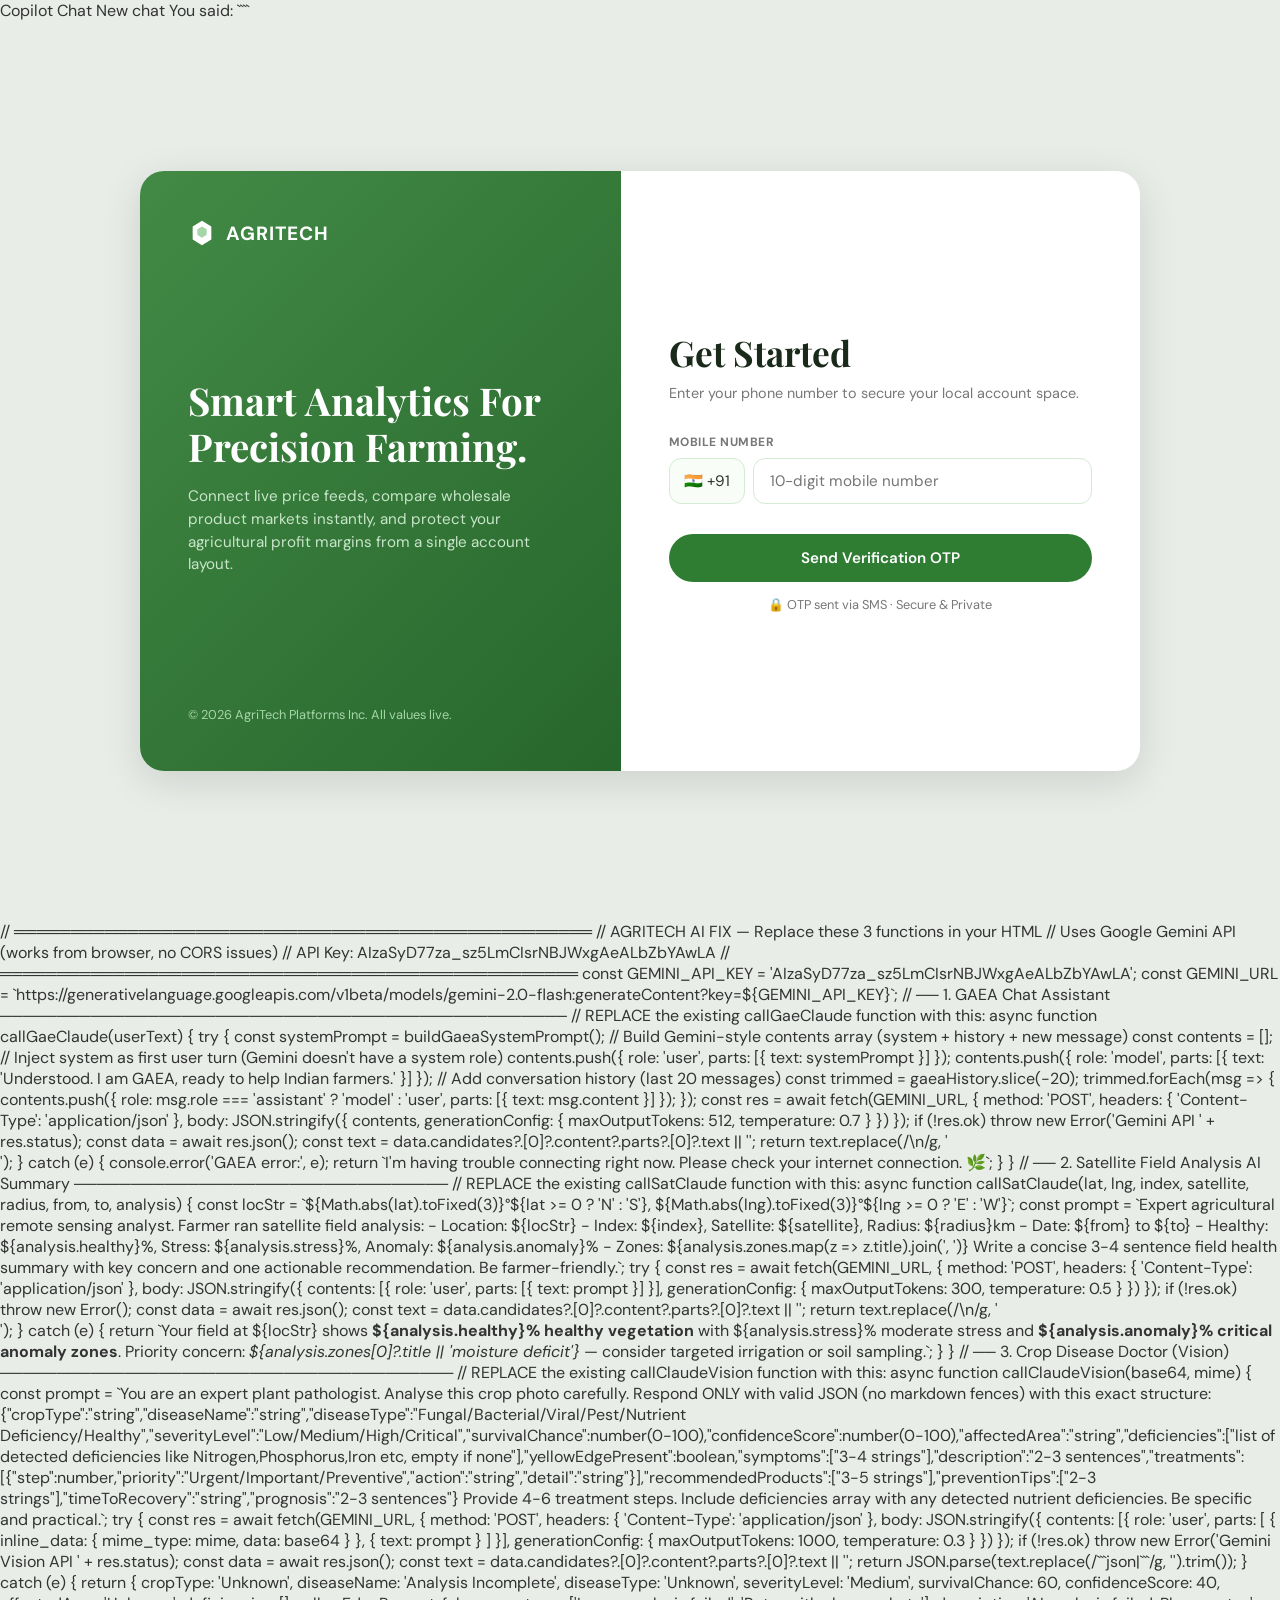
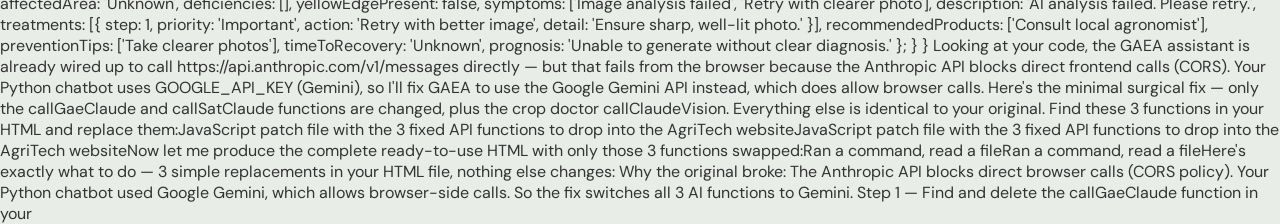
==== commit 0854a05a: "Update print statement from 'Hello' to 'Goodbye'" ====
--- a/index.html
+++ b/index.html
@@ -1,1881 +1,4908 @@
+Copilot Chat
+New chat
+You said: ```` <!DOCTYPE html> <html lang="en"> <head> <meta charset="UTF-8"/> <meta name="viewport" content="width=device-width, initial-scale=1.0"/> <title>AgriTech
+
+
 <!DOCTYPE html>
 <html lang="en">
 <head>
-<meta charset="UTF-8">
-<meta name="viewport" content="width=device-width, initial-scale=1.0">
-<title>CropSense AI</title>
-<link href="https://fonts.googleapis.com/css2?family=Plus+Jakarta+Sans:wght@300;400;500;600;700;800&family=Instrument+Serif:ital@0;1&display=swap" rel="stylesheet">
+<meta charset="UTF-8"/>
+<meta name="viewport" content="width=device-width, initial-scale=1.0"/>
+<title>AgriTech — Smart Farming Platform</title>
+<link href="https://fonts.googleapis.com/css2?family=Playfair+Display:wght@700;800;900&family=DM+Sans:wght@300;400;500;600;700&display=swap" rel="stylesheet"/>
 <style>
-/* ═══════════════════════════════════════════════
-   ROOT & RESET
-═══════════════════════════════════════════════ */
-:root {
-  --green: #1a7a3c;
-  --green-mid: #2da05a;
-  --green-light: #4ade80;
-  --green-xlight: #bbf7d0;
-  --dark-btn: #0d2e18;
-  --text-body: #1a3525;
-  --text-muted: rgba(20,55,35,0.5);
-  --text-faint: rgba(20,55,35,0.35);
-  --glass-white: rgba(255,255,255,0.58);
-  --glass-white-strong: rgba(255,255,255,0.78);
-  --glass-dark: rgba(13,46,24,0.82);
-  --glass-dark-mid: rgba(13,46,24,0.68);
-  --border-light: rgba(255,255,255,0.75);
-  --border-mid: rgba(255,255,255,0.5);
-  --border-dark: rgba(13,46,24,0.12);
-  --shadow-tile: 0 4px 32px rgba(0,0,0,0.07), 0 1px 4px rgba(0,0,0,0.05);
-  --shadow-float: 0 16px 48px rgba(0,0,0,0.12), 0 4px 12px rgba(0,0,0,0.06);
-  --shadow-deep: 0 32px 80px rgba(0,0,0,0.18);
-  --r: 22px;
-  --r-sm: 14px;
-  --r-xs: 10px;
-}
-
-* { margin:0; padding:0; box-sizing:border-box; }
-
-body {
-  font-family: 'Plus Jakarta Sans', sans-serif;
-  min-height: 100vh;
-  overflow-x: hidden;
-  background: #e8f5ee;
-  color: var(--text-body);
-}
-
-/* ═══════════════════════════════════════════════
-   FARM BACKGROUND — matches reference image
-═══════════════════════════════════════════════ */
-.farm-bg {
-  position: fixed;
-  inset: 0;
-  z-index: 0;
-  overflow: hidden;
-}
-
-/* SVG-drawn farm scene matching reference */
-.farm-bg-img {
-  position: absolute;
-  inset: 0;
-  width: 100%;
-  height: 100%;
-  object-fit: cover;
-  filter: blur(0px) brightness(1.05) saturate(1.1);
-}
-
-/* Overlay that creates the frosted glass look over the farm */
-.farm-overlay {
-  position: absolute;
-  inset: 0;
-  background: 
-    radial-gradient(ellipse 80% 60% at 65% 30%, rgba(180,230,180,0.35) 0%, transparent 60%),
-    radial-gradient(ellipse 100% 80% at 10% 80%, rgba(140,210,160,0.25) 0%, transparent 55%),
-    linear-gradient(180deg, rgba(240,255,245,0.15) 0%, rgba(200,245,220,0.1) 100%);
-}
-
-/* Farm SVG scene */
-.farm-scene {
-  position: absolute;
-  inset: 0;
-  width: 100%;
-  height: 100%;
-}
-
-/* ═══════════════════════════════════════════════
-   WRAPPER
-═══════════════════════════════════════════════ */
-.app {
-  position: relative;
-  z-index: 1;
-  min-height: 100vh;
-  display: flex;
-  flex-direction: column;
-}
-
-/* ═══════════════════════════════════════════════
-   NAV — matches reference: white glass bar
-═══════════════════════════════════════════════ */
-nav {
-  display: flex;
-  align-items: center;
-  justify-content: space-between;
-  padding: 0 36px;
-  height: 64px;
-  background: rgba(255,255,255,0.72);
-  backdrop-filter: blur(28px) saturate(1.8);
-  -webkit-backdrop-filter: blur(28px) saturate(1.8);
-  border-bottom: 1px solid rgba(255,255,255,0.8);
-  box-shadow: 0 1px 0 rgba(0,0,0,0.04), var(--shadow-tile);
-  position: sticky;
-  top: 0;
-  z-index: 200;
-}
-
-.nav-logo {
-  display: flex;
-  align-items: center;
-  gap: 9px;
-  cursor: pointer;
-  flex-shrink: 0;
-}
-
-.logo-mark {
-  width: 32px;
-  height: 32px;
-  background: linear-gradient(135deg, #4ade80 0%, #16a34a 100%);
-  border-radius: 9px;
-  display: flex;
-  align-items: center;
-  justify-content: center;
-  font-size: 0.95rem;
-  box-shadow: 0 3px 12px rgba(74,222,128,0.38);
-}
-
-.logo-text {
-  font-size: 0.95rem;
-  font-weight: 700;
-  color: var(--text-body);
-  letter-spacing: -0.01em;
-}
-
-.logo-text span { color: var(--green-mid); }
-
-.nav-links {
-  display: flex;
-  align-items: center;
-  gap: 2px;
-  list-style: none;
-  position: absolute;
-  left: 50%;
-  transform: translateX(-50%);
-}
-
-.nav-links a {
-  display: block;
-  padding: 7px 16px;
-  border-radius: 50px;
-  font-size: 0.84rem;
-  font-weight: 500;
-  color: var(--text-muted);
-  text-decoration: none;
-  transition: all 0.2s;
-  white-space: nowrap;
-}
-
-.nav-links a:hover { color: var(--text-body); background: rgba(0,0,0,0.04); }
-.nav-links a.active { color: var(--green); background: rgba(74,222,128,0.14); font-weight: 600; }
-
-.nav-right {
-  display: flex;
-  align-items: center;
-  gap: 10px;
-  flex-shrink: 0;
-}
-
-.nav-icon-btn {
-  width: 34px;
-  height: 34px;
-  border-radius: 50%;
-  background: rgba(0,0,0,0.05);
-  border: 1px solid rgba(0,0,0,0.06);
-  display: flex;
-  align-items: center;
-  justify-content: center;
-  cursor: pointer;
-  color: var(--text-body);
-  transition: all 0.2s;
-  position: relative;
-}
-
-.nav-icon-btn:hover { background: rgba(0,0,0,0.09); }
-
-.notif-dot {
-  position: absolute;
-  top: 6px;
-  right: 6px;
-  width: 7px;
-  height: 7px;
-  background: #ef4444;
-  border-radius: 50%;
-  border: 1.5px solid white;
-}
-
-/* Reference image CTA button — dark rounded pill */
-.nav-cta {
-  display: flex;
-  align-items: center;
-  gap: 6px;
-  padding: 9px 20px;
-  background: var(--dark-btn);
-  color: white;
-  border: none;
-  border-radius: 50px;
-  font-family: 'Plus Jakarta Sans', sans-serif;
-  font-size: 0.83rem;
-  font-weight: 600;
-  cursor: pointer;
-  box-shadow: 0 4px 16px rgba(13,46,24,0.32);
-  transition: all 0.22s;
-  white-space: nowrap;
-}
-
-.nav-cta:hover { background: #1a3d22; transform: translateY(-1px); box-shadow: 0 6px 20px rgba(13,46,24,0.4); }
-
-/* ═══════════════════════════════════════════════
-   PAGE SYSTEM
-═══════════════════════════════════════════════ */
-.page { display: none; }
-.page.active { display: block; animation: fadeUp 0.4s ease both; }
-
-@keyframes fadeUp {
-  from { opacity: 0; transform: translateY(12px); }
-  to { opacity: 1; transform: translateY(0); }
-}
-
-/* ═══════════════════════════════════════════════
-   BENTO GRID
-═══════════════════════════════════════════════ */
-.bento {
-  display: grid;
-  grid-template-columns: repeat(12, 1fr);
-  gap: 14px;
-  padding: 22px 32px 36px;
-  max-width: 1480px;
-  margin: 0 auto;
-  width: 100%;
-}
-
-/* ═══════════════════════════════════════════════
-   GLASS TILE BASE
-═══════════════════════════════════════════════ */
-.tile {
-  border-radius: var(--r);
-  overflow: hidden;
-  transition: transform 0.3s cubic-bezier(.34,1.56,.64,1), box-shadow 0.3s ease;
-  animation: tileReveal 0.55s ease both;
-}
-
-.tile:hover { transform: translateY(-3px); }
-
-@keyframes tileReveal {
-  from { opacity: 0; transform: translateY(16px) scale(0.98); }
-  to   { opacity: 1; transform: translateY(0)   scale(1); }
-}
-
-/* Light glass tile — matches reference */
-.g-light {
-  background: var(--glass-white);
-  backdrop-filter: blur(32px) saturate(1.6);
-  -webkit-backdrop-filter: blur(32px) saturate(1.6);
-  border: 1.5px solid var(--border-light);
-  box-shadow: var(--shadow-tile), inset 0 1px 0 rgba(255,255,255,0.9);
-}
-
-.g-light:hover { box-shadow: var(--shadow-float), inset 0 1px 0 rgba(255,255,255,0.9); }
-
-/* White strong */
-.g-white {
-  background: rgba(255,255,255,0.88);
-  backdrop-filter: blur(32px) saturate(1.6);
-  -webkit-backdrop-filter: blur(32px) saturate(1.6);
-  border: 1.5px solid rgba(255,255,255,0.95);
-  box-shadow: var(--shadow-tile), inset 0 1px 0 white;
-}
-
-/* Dark glass tile — matches reference dark cards */
-.g-dark {
-  background: var(--glass-dark);
-  backdrop-filter: blur(32px) saturate(1.4);
-  -webkit-backdrop-filter: blur(32px) saturate(1.4);
-  border: 1.5px solid rgba(255,255,255,0.12);
-  box-shadow: var(--shadow-tile);
-}
-
-.g-dark:hover { box-shadow: var(--shadow-float); }
-
-/* Green gradient dark */
-.g-green-dark {
-  background: linear-gradient(140deg, rgba(26,90,50,0.88) 0%, rgba(13,46,24,0.92) 100%);
-  backdrop-filter: blur(32px) saturate(1.4);
-  -webkit-backdrop-filter: blur(32px) saturate(1.4);
-  border: 1.5px solid rgba(255,255,255,0.14);
-  box-shadow: var(--shadow-tile);
-}
-
-/* delay cascade */
-.tile:nth-child(1){animation-delay:.03s}.tile:nth-child(2){animation-delay:.08s}
-.tile:nth-child(3){animation-delay:.13s}.tile:nth-child(4){animation-delay:.18s}
-.tile:nth-child(5){animation-delay:.23s}.tile:nth-child(6){animation-delay:.28s}
-.tile:nth-child(7){animation-delay:.33s}.tile:nth-child(8){animation-delay:.38s}
-.tile:nth-child(9){animation-delay:.43s}.tile:nth-child(10){animation-delay:.48s}
-
-/* ═══════════════════════════════════════════════
-   SHARED COMPONENTS
-═══════════════════════════════════════════════ */
-.tag {
-  display: inline-flex;
-  align-items: center;
-  gap: 5px;
-  font-size: 0.67rem;
-  font-weight: 700;
-  letter-spacing: 0.08em;
-  text-transform: uppercase;
-  padding: 4px 10px;
-  border-radius: 50px;
-}
-
-.tag-organic { background: rgba(74,222,128,0.18); color: #15803d; border: 1px solid rgba(74,222,128,0.35); }
-.tag-chemical { background: rgba(26,90,50,0.1); color: var(--green); border: 1px solid rgba(26,90,50,0.2); }
-.tag-danger { background: rgba(239,68,68,0.12); color: #dc2626; border: 1px solid rgba(239,68,68,0.25); }
-.tag-amber { background: rgba(245,158,11,0.12); color: #d97706; border: 1px solid rgba(245,158,11,0.25); }
-.tag-info { background: rgba(59,130,246,0.12); color: #2563eb; border: 1px solid rgba(59,130,246,0.25); }
-.tag-dark { background: rgba(255,255,255,0.1); color: rgba(255,255,255,0.8); border: 1px solid rgba(255,255,255,0.15); }
-
-.loc-chip {
-  display: inline-flex;
-  align-items: center;
-  gap: 6px;
-  font-size: 0.74rem;
-  font-weight: 500;
-  padding: 7px 13px;
-  border-radius: 50px;
-  cursor: pointer;
-  transition: all 0.2s;
-  margin-top: auto;
-  max-width: fit-content;
-}
-
-.loc-chip-light { background: rgba(26,90,50,0.08); color: var(--green); border: 1px solid rgba(26,90,50,0.16); }
-.loc-chip-light:hover { background: rgba(26,90,50,0.16); }
-.loc-chip-dark { background: rgba(255,255,255,0.1); color: #86efac; border: 1px solid rgba(255,255,255,0.18); }
-.loc-chip-dark:hover { background: rgba(255,255,255,0.17); }
-
-.pulse-ring {
-  display: inline-block;
-  width: 9px; height: 9px;
-  border-radius: 50%;
-  background: #4ade80;
-  box-shadow: 0 0 0 0 rgba(74,222,128,0.6);
-  animation: pulseRing 2s ease-in-out infinite;
-}
-
-@keyframes pulseRing {
-  0%,100% { box-shadow: 0 0 0 0 rgba(74,222,128,0.6); }
-  50% { box-shadow: 0 0 0 8px rgba(74,222,128,0); }
-}
-
-.stat-bar { width:100%; height:5px; background:rgba(13,46,24,0.07); border-radius:3px; margin-top:5px; overflow:hidden; }
-.stat-fill { height:100%; border-radius:3px; background:linear-gradient(90deg,#16a34a,#4ade80); animation:fillGrow 1.3s cubic-bezier(.25,1,.5,1) both; }
-.stat-fill.amber { background: linear-gradient(90deg,#f59e0b,#fbbf24); }
-@keyframes fillGrow { from{width:0!important} }
-
-/* ═══════════════════════════════════════════════
-   TOAST
-═══════════════════════════════════════════════ */
-.toast {
-  position: fixed;
-  bottom: 24px;
-  right: 24px;
-  background: rgba(255,255,255,0.95);
-  backdrop-filter: blur(24px);
-  border: 1.5px solid rgba(255,255,255,0.9);
-  border-left: 4px solid #4ade80;
-  color: var(--text-body);
-  padding: 12px 18px;
-  border-radius: 14px;
-  font-size: 0.83rem;
-  font-weight: 500;
-  z-index: 9999;
-  box-shadow: var(--shadow-float);
-  transform: translateY(70px);
-  opacity: 0;
-  transition: all 0.32s cubic-bezier(.34,1.56,.64,1);
-  display: flex;
-  align-items: center;
-  gap: 9px;
-  max-width: 340px;
-}
-.toast.show { transform: translateY(0); opacity: 1; }
-
-/* ═══════════════════════════════════════════════
-   MODAL
-═══════════════════════════════════════════════ */
-.modal-bg {
-  position: fixed;
-  inset: 0;
-  background: rgba(0,0,0,0.3);
-  backdrop-filter: blur(10px);
-  -webkit-backdrop-filter: blur(10px);
-  z-index: 500;
-  display: flex;
-  align-items: center;
-  justify-content: center;
-  opacity: 0;
-  pointer-events: none;
-  transition: opacity 0.28s;
-}
-.modal-bg.open { opacity: 1; pointer-events: all; }
-
-.modal-box {
-  background: rgba(255,255,255,0.94);
-  backdrop-filter: blur(40px);
-  border: 1.5px solid rgba(255,255,255,0.95);
-  border-radius: 28px;
-  padding: 34px;
-  width: 520px;
-  max-width: 92vw;
-  box-shadow: var(--shadow-deep);
-  transform: translateY(20px) scale(0.97);
-  transition: all 0.32s cubic-bezier(.34,1.56,.64,1);
-  position: relative;
-  max-height: 88vh;
-  overflow-y: auto;
-}
-.modal-bg.open .modal-box { transform: translateY(0) scale(1); }
-
-.modal-x {
-  position: absolute;
-  top: 14px; right: 14px;
-  width: 30px; height: 30px;
-  background: rgba(0,0,0,0.06);
-  border: none;
-  border-radius: 50%;
-  cursor: pointer;
-  font-size: 0.85rem;
-  color: var(--text-muted);
-  display: flex; align-items: center; justify-content: center;
-  transition: background 0.2s;
-}
-.modal-x:hover { background: rgba(0,0,0,0.12); }
-
-.modal-title { font-size: 1.3rem; font-weight: 800; color: var(--text-body); margin-bottom: 5px; }
-.modal-sub { font-size: 0.79rem; color: var(--text-muted); margin-bottom: 22px; }
-.modal-section-title { font-size: 0.67rem; font-weight: 700; letter-spacing: 0.1em; text-transform: uppercase; color: var(--text-faint); margin-bottom: 10px; }
-.modal-grid { display: grid; grid-template-columns: 1fr 1fr; gap: 10px; margin-bottom: 18px; }
-.modal-card {
-  background: rgba(0,0,0,0.03);
-  border: 1.5px solid rgba(0,0,0,0.06);
-  border-radius: 16px;
-  padding: 14px;
-  cursor: pointer;
-  transition: all 0.2s;
-}
-.modal-card:hover { background: rgba(74,222,128,0.08); border-color: rgba(74,222,128,0.35); }
-.modal-card-icon { font-size: 1.4rem; margin-bottom: 7px; }
-.modal-card h4 { font-size: 0.86rem; font-weight: 700; color: var(--text-body); }
-.modal-card p { font-size: 0.72rem; color: var(--text-muted); margin-top: 2px; }
-.modal-action-btn {
-  width: 100%;
-  padding: 13px;
-  background: var(--dark-btn);
-  color: white;
-  border: none;
-  border-radius: 50px;
-  font-family: 'Plus Jakarta Sans', sans-serif;
-  font-size: 0.88rem;
-  font-weight: 600;
-  cursor: pointer;
-  transition: all 0.22s;
-  box-shadow: 0 4px 16px rgba(13,46,24,0.28);
-}
-.modal-action-btn:hover { background: #1a3d22; transform: translateY(-1px); }
-
-/* ═══════════════════════════════════════════════
-   PAGE: DASHBOARD
-═══════════════════════════════════════════════ */
-
-/* HERO TILE — the big farm photo tile from reference */
-.hero-tile {
-  grid-column: 1 / 9;
-  min-height: 300px;
-  position: relative;
-  display: flex;
-  align-items: flex-end;
-  border-radius: var(--r);
-  overflow: hidden;
-}
-
-/* Farm photo background for hero */
-.hero-photo {
-  position: absolute;
-  inset: 0;
-  background: 
-    linear-gradient(to right, rgba(0,0,0,0.48) 0%, rgba(0,0,0,0.15) 55%, rgba(0,0,0,0.05) 100%),
-    linear-gradient(180deg, rgba(0,0,0,0.05) 0%, rgba(0,0,0,0.25) 100%),
-    /* Simulated farm with SVG-like gradient */
-    radial-gradient(ellipse 60% 50% at 75% 35%, rgba(255,220,80,0.55) 0%, rgba(255,180,40,0.15) 35%, transparent 60%),
-    linear-gradient(175deg, #7dc97a 0%, #4a9e52 20%, #2d7a38 40%, #1e5a28 65%, #143d1c 100%);
-  border-radius: var(--r);
-}
-
-/* Tomato plant SVG overlay */
-.hero-plant {
-  position: absolute;
-  right: 60px;
-  bottom: 0;
-  top: 0;
-  width: 260px;
-  pointer-events: none;
-}
-
-/* Sun burst in hero */
-.hero-sun {
-  position: absolute;
-  right: 18%;
-  top: 8%;
-  width: 130px;
-  height: 130px;
-  background: radial-gradient(circle, rgba(255,235,120,0.75) 0%, rgba(255,200,60,0.35) 35%, rgba(255,170,20,0.1) 60%, transparent 75%);
-  border-radius: 50%;
-  filter: blur(6px);
-}
-
-.hero-content {
-  position: relative;
-  z-index: 2;
-  padding: 32px 36px;
-  width: 100%;
-}
-
-.ai-badge {
-  display: inline-flex;
-  align-items: center;
-  gap: 7px;
-  background: rgba(255,255,255,0.15);
-  border: 1px solid rgba(255,255,255,0.28);
-  border-radius: 50px;
-  padding: 5px 13px;
-  color: rgba(255,255,255,0.9);
-  font-size: 0.75rem;
-  font-weight: 500;
-  margin-bottom: 14px;
-  backdrop-filter: blur(12px);
-}
-
-/* "95%" big text — from reference */
-.conf-num {
-  font-family: 'Plus Jakarta Sans', sans-serif;
-  font-size: 5.2rem;
-  font-weight: 800;
-  color: white;
-  line-height: 0.9;
-  letter-spacing: -4px;
-  text-shadow: 0 2px 40px rgba(0,0,0,0.3);
-  display: inline;
-}
-
-.conf-suffix {
-  font-size: 1rem;
-  font-weight: 400;
-  color: rgba(255,255,255,0.7);
-  letter-spacing: 0;
-  vertical-align: super;
-  margin-left: 4px;
-}
-
-.conf-label {
-  font-size: 0.9rem;
-  font-weight: 400;
-  color: rgba(255,255,255,0.7);
-  margin-left: 5px;
-  vertical-align: super;
-  letter-spacing: 0;
-}
-
-/* "Early Blight in Tomatoes" */
-.disease-title {
-  font-family: 'Plus Jakarta Sans', sans-serif;
-  font-size: 1.7rem;
-  font-weight: 700;
-  color: white;
-  margin: 6px 0 22px;
-  text-shadow: 0 2px 16px rgba(0,0,0,0.25);
-  letter-spacing: -0.02em;
-}
-
-.hero-cta {
-  display: inline-flex;
-  align-items: center;
-  gap: 8px;
-  padding: 10px 22px;
-  background: rgba(255,255,255,0.18);
-  border: 1.5px solid rgba(255,255,255,0.38);
-  color: white;
-  border-radius: 50px;
-  font-size: 0.84rem;
-  font-weight: 600;
-  cursor: pointer;
-  backdrop-filter: blur(16px);
-  transition: all 0.25s;
-}
-.hero-cta:hover { background: rgba(255,255,255,0.3); transform: translateY(-1px); box-shadow: 0 4px 20px rgba(0,0,0,0.15); }
-
-/* Floating scan data card on hero */
-.scan-card {
-  position: absolute;
-  right: 24px;
-  top: 20px;
-  background: rgba(255,255,255,0.22);
-  border: 1.5px solid rgba(255,255,255,0.4);
-  border-radius: 16px;
-  padding: 14px 18px;
-  backdrop-filter: blur(20px);
-  -webkit-backdrop-filter: blur(20px);
-  min-width: 158px;
-  z-index: 3;
-}
-
-.scan-row {
-  display: flex;
-  align-items: center;
-  justify-content: space-between;
-  gap: 14px;
-}
-.scan-lbl { font-size: 0.67rem; color: rgba(255,255,255,0.62); }
-.scan-val { font-size: 0.76rem; font-weight: 700; color: white; }
-.scan-val.g { color: #86efac; }
-.scan-val.a { color: #fcd34d; }
-.scan-divider { height: 1px; background: rgba(255,255,255,0.15); margin: 5px 0; }
-
-/* Blight zone marker */
-.blight-ring {
-  position: absolute;
-  right: 192px;
-  top: 50%;
-  transform: translateY(-50%);
-  width: 76px;
-  height: 76px;
-  border: 2px dashed rgba(255,220,50,0.65);
-  border-radius: 50%;
-  animation: blightPulse 3s ease-in-out infinite;
-  z-index: 3;
-}
-@keyframes blightPulse {
-  0%,100% { opacity:0.8; transform:translateY(-50%) scale(1); }
-  50% { opacity:0.35; transform:translateY(-50%) scale(1.1); }
-}
-.blight-label {
-  position: absolute;
-  right: 168px;
-  top: 28%;
-  background: rgba(251,191,36,0.92);
-  color: #431a00;
-  font-size: 0.62rem;
-  font-weight: 800;
-  padding: 3px 10px;
-  border-radius: 50px;
-  letter-spacing: 0.06em;
-  z-index: 3;
-}
-
-/* ── RETAILER / PIN TILE ── */
-.pin-tile {
-  grid-column: 9 / 13;
-  background: var(--glass-white);
-  backdrop-filter: blur(32px) saturate(1.6);
-  -webkit-backdrop-filter: blur(32px) saturate(1.6);
-  border: 1.5px solid var(--border-light);
-  box-shadow: var(--shadow-tile), inset 0 1px 0 rgba(255,255,255,0.9);
-  min-height: 300px;
-  display: flex;
-  flex-direction: column;
-  align-items: center;
-  justify-content: flex-start;
-  padding: 22px 16px 16px;
-  border-radius: var(--r);
-}
-
-.big-pin-wrap {
-  position: relative;
-  display: flex;
-  align-items: center;
-  justify-content: center;
-  width: 90px;
-  height: 90px;
-  margin-bottom: 4px;
-}
-
-.pin-wave {
-  position: absolute;
-  border-radius: 50%;
-  border: 2px solid rgba(26,122,60,0.22);
-  animation: waveOut 2.8s ease-out infinite;
-}
-.pin-wave:nth-child(1) { width:58px;height:58px; }
-.pin-wave:nth-child(2) { width:76px;height:76px; animation-delay:0.5s; }
-.pin-wave:nth-child(3) { width:96px;height:96px; animation-delay:1s; border-color: rgba(26,122,60,0.12); }
-
-@keyframes waveOut {
-  0% { transform: scale(0.7); opacity:1; }
-  100% { transform: scale(1.4); opacity:0; }
-}
-
-.pin-icon-svg {
-  position: relative;
-  z-index: 1;
-  width: 42px;
-  height: 50px;
-}
-
-.pin-title { font-size: 0.9rem; font-weight: 700; color: var(--text-body); text-align:center; margin-bottom:2px; }
-.pin-sub { font-size: 0.72rem; color: var(--text-muted); text-align:center; margin-bottom:14px; }
-
-.retailer-grid {
-  display: grid;
-  grid-template-columns: 1fr 1fr;
-  gap: 7px;
-  width: 100%;
-}
-
-.retailer-card {
-  background: rgba(255,255,255,0.6);
-  border: 1.5px solid rgba(255,255,255,0.8);
-  border-radius: var(--r-sm);
-  padding: 10px 12px;
-  cursor: pointer;
-  transition: all 0.2s;
-}
-.retailer-card:hover { background: rgba(255,255,255,0.85); transform: translateY(-2px); box-shadow: 0 4px 16px rgba(0,0,0,0.08); }
-.rc-name { font-size: 0.71rem; font-weight: 700; color: var(--text-body); display:block; }
-.rc-dist { font-size: 0.63rem; color: var(--green); font-weight: 600; margin-top:1px; }
-
-/* ── SECTION LABEL ── */
-.section-lbl {
-  grid-column: 1/13;
-  font-size: 1.2rem;
-  font-weight: 800;
-  color: var(--text-body);
-  letter-spacing: -0.02em;
-  padding: 4px 0 0;
-  animation: fadeUp 0.4s ease both 0.1s;
-}
-.section-lbl span { color: var(--green); }
-
-/* ── TREATMENT TILES ── */
-.tile-mancozeb {
-  grid-column: 1/5;
-  padding: 24px;
-  display: flex;
-  flex-direction: column;
-  gap: 12px;
-  min-height: 210px;
-  position: relative;
-  overflow: hidden;
-}
-
-/* Mancozeb has a subtle grid pattern like the reference */
-.tile-mancozeb::before {
-  content: '';
-  position: absolute;
-  inset: 0;
-  background-image: 
-    linear-gradient(rgba(13,46,24,0.04) 1px, transparent 1px),
-    linear-gradient(90deg, rgba(13,46,24,0.04) 1px, transparent 1px);
-  background-size: 28px 28px;
-  pointer-events: none;
-}
-
-.tile-neem {
-  grid-column: 5/9;
-  padding: 24px;
-  display: flex;
-  flex-direction: column;
-  gap: 12px;
-  min-height: 210px;
-  position: relative;
-  overflow: hidden;
-}
-
-.neem-glow {
-  position: absolute;
-  top: -40px; right: -40px;
-  width: 180px; height: 180px;
-  background: radial-gradient(circle, rgba(74,222,128,0.18) 0%, transparent 70%);
-  border-radius: 50%;
-  pointer-events: none;
-}
-
-/* Neem bottle — matches reference image */
-.neem-bottle-wrap {
-  position: absolute;
-  right: 20px;
-  bottom: 16px;
-  width: 64px;
-}
-
-.tile-stats {
-  grid-column: 9/13;
-  padding: 22px;
-  display: flex;
-  flex-direction: column;
-  gap: 12px;
-  min-height: 210px;
-}
-
-.pname { font-family: 'Plus Jakarta Sans', sans-serif; font-size: 1.5rem; font-weight: 800; letter-spacing: -0.03em; line-height: 1.1; }
-.pname-l { color: var(--text-body); }
-.pname-d { color: white; }
-.ptype-l { font-size: 0.78rem; color: var(--text-muted); }
-.ptype-d { font-size: 0.78rem; color: rgba(255,255,255,0.52); }
-.pdesc-l { font-size: 0.76rem; color: var(--text-muted); line-height: 1.55; }
-.pdesc-d { font-size: 0.76rem; color: rgba(255,255,255,0.5); line-height: 1.55; position:relative; z-index:1; }
-
-.stat-title { font-size: 0.88rem; font-weight: 700; color: var(--text-body); }
-.stat-row { display:flex; align-items:center; justify-content:space-between; padding-bottom:9px; border-bottom:1px solid rgba(13,46,24,0.06); }
-.stat-row:last-child { border-bottom:none; padding-bottom:0; }
-.stat-lbl { font-size: 0.73rem; color: var(--text-muted); }
-.stat-val { font-size: 0.9rem; font-weight: 700; color: var(--text-body); font-family:'Plus Jakarta Sans',sans-serif; }
-
-/* ── MAP TILE ── */
-.tile-map {
-  grid-column: 1/7;
-  padding: 22px;
-  display: flex;
-  flex-direction: column;
-  gap: 14px;
-  min-height: 195px;
-}
-
-.map-title { font-size: 0.9rem; font-weight: 700; color: var(--text-body); display:flex; align-items:center; gap:8px; }
-.map-canvas { flex:1; border-radius: var(--r-sm); background: rgba(255,255,255,0.4); border: 1px solid rgba(13,46,24,0.08); position:relative; overflow:hidden; min-height:105px; }
-.map-grid-h { position:absolute; width:100%; height:1px; background:rgba(13,46,24,0.05); }
-.map-grid-v { position:absolute; width:1px; height:100%; background:rgba(13,46,24,0.05); }
-.map-pin { position:absolute; display:flex; flex-direction:column; align-items:center; gap:2px; cursor:pointer; transition:transform .2s; }
-.map-pin:hover { transform:scale(1.15); }
-.map-dot { width:12px; height:12px; border-radius:50%; border:2.5px solid white; box-shadow:0 2px 8px rgba(0,0,0,0.15); animation:dotPulse 2.5s ease-in-out infinite; }
-.map-dot.green { background:#22c55e; box-shadow:0 0 10px rgba(34,197,94,0.5); }
-.map-dot.amber { background:#f59e0b; box-shadow:0 0 10px rgba(245,158,11,0.5); }
-@keyframes dotPulse {
-  0%,100% { box-shadow:0 0 0 0 rgba(34,197,94,0.5); }
-  50% { box-shadow:0 0 0 6px rgba(34,197,94,0); }
-}
-.map-tip { background:var(--dark-btn); color:white; font-size:0.58rem; padding:3px 7px; border-radius:6px; white-space:nowrap; font-weight:600; }
-.you-pin { position:absolute; width:13px; height:13px; background:white; border:3px solid var(--green); border-radius:50%; box-shadow:0 2px 8px rgba(26,122,60,0.4); transform:translate(-50%,-50%); }
-.you-lbl { position:absolute; font-size:0.56rem; color:var(--text-muted); transform:translateX(-50%); white-space:nowrap; }
-.map-legend { display:flex; gap:12px; }
-.leg { display:flex; align-items:center; gap:5px; font-size:0.69rem; color:var(--text-muted); }
-.leg-dot { width:7px; height:7px; border-radius:50%; }
-
-/* ── ORGANIC TILE ── */
-.tile-organic {
-  grid-column: 7/13;
-  padding: 22px;
-  display: flex;
-  flex-direction: column;
-  gap: 14px;
-  min-height: 195px;
-  position: relative;
-  overflow: hidden;
-}
-.tile-organic::after {
-  content:'';
-  position:absolute;
-  bottom:-50px; left:-50px;
-  width:220px; height:220px;
-  background: radial-gradient(circle, rgba(74,222,128,0.12) 0%, transparent 70%);
-  pointer-events:none;
-}
-.organic-hdr { font-size:0.9rem; font-weight:700; color:white; }
-.org-grid { display:grid; grid-template-columns:1fr 1fr 1fr; gap:9px; }
-.org-card {
-  background: rgba(255,255,255,0.07);
-  border: 1.5px solid rgba(255,255,255,0.1);
-  border-radius: var(--r-sm);
-  padding: 12px;
-  text-align: center;
-  cursor: pointer;
-  transition: all 0.22s;
-}
-.org-card:hover { background:rgba(255,255,255,0.14); border-color:rgba(74,222,128,0.35); transform:translateY(-2px); }
-.org-icon { font-size:1.5rem; margin-bottom:4px; }
-.org-name { font-size:0.68rem; font-weight:700; color:rgba(255,255,255,0.85); }
-.org-detail { font-size:0.59rem; color:rgba(255,255,255,0.4); margin-top:2px; }
-.org-eff { margin-top:5px; height:3px; background:rgba(255,255,255,0.1); border-radius:2px; overflow:hidden; }
-.org-eff-fill { height:100%; background:linear-gradient(90deg,#4ade80,#86efac); border-radius:2px; }
-
-/* ── BOTTOM ROW ── */
-.tile-scan-new {
-  grid-column: 1/5;
-  background: linear-gradient(140deg, rgba(22,100,52,0.75) 0%, rgba(26,90,50,0.6) 100%);
-  border: 1.5px solid rgba(255,255,255,0.2);
-  backdrop-filter: blur(32px);
-  -webkit-backdrop-filter: blur(32px);
-  box-shadow: var(--shadow-tile);
-  border-radius: var(--r);
-  padding: 22px 24px;
-  display: flex;
-  align-items: center;
-  justify-content: space-between;
-  min-height: 90px;
-  cursor: pointer;
-  transition: all 0.3s;
-}
-.tile-scan-new:hover { background:linear-gradient(140deg,rgba(22,100,52,0.88),rgba(26,90,50,0.75)); }
-.tile-scan-new h3 { font-size:0.96rem; font-weight:700; color:white; }
-.tile-scan-new p { font-size:0.72rem; color:rgba(255,255,255,0.58); margin-top:3px; }
-.scan-icon-circle { width:46px; height:46px; background:rgba(255,255,255,0.18); border:1.5px solid rgba(255,255,255,0.28); border-radius:50%; display:flex; align-items:center; justify-content:center; font-size:1.25rem; flex-shrink:0; }
-
-.tile-alert {
-  grid-column: 5/9;
-  background: rgba(255,245,215,0.72);
-  border: 1.5px solid rgba(245,158,11,0.3);
-  backdrop-filter: blur(32px);
-  -webkit-backdrop-filter: blur(32px);
-  box-shadow: var(--shadow-tile);
-  border-radius: var(--r);
-  padding: 22px 24px;
-  display: flex;
-  align-items: center;
-  gap: 14px;
-  min-height: 90px;
-  cursor: pointer;
-  transition: all 0.2s;
-}
-.tile-alert:hover { background:rgba(255,245,215,0.88); }
-.alert-icon { font-size:1.9rem; flex-shrink:0; }
-.alert-title { font-size:0.88rem; font-weight:700; color:#92400e; }
-.alert-body { font-size:0.72rem; color:rgba(120,53,15,0.7); margin-top:3px; line-height:1.45; }
-
-.tile-weather {
-  grid-column: 9/13;
-  padding: 22px 24px;
-  display: flex;
-  align-items: center;
-  gap: 16px;
-  min-height: 90px;
-  cursor: pointer;
-}
-.weather-temp { font-size: 2.2rem; font-weight: 800; color: var(--text-body); line-height:1; }
-.weather-info h4 { font-size:0.8rem; font-weight:600; color:var(--text-body); }
-.weather-info p { font-size:0.7rem; color:var(--text-muted); margin-top:2px; }
-.weather-emoji { font-size:2.3rem; }
-
-/* ═══════════════════════════════════════════════
-   PAGE: DIAGNOSE
-═══════════════════════════════════════════════ */
-.diag-upload {
-  grid-column: 1/8;
-  padding: 28px;
-  display: flex;
-  flex-direction: column;
-  gap: 18px;
-}
-.diag-side { grid-column: 8/13; display:flex; flex-direction:column; gap:14px; }
-.diag-result { padding:24px; display:flex; flex-direction:column; gap:14px; border-radius:var(--r); }
-.diag-history { grid-column:1/13; padding:24px; display:flex; flex-direction:column; gap:14px; border-radius:var(--r); }
-
-.upload-drop {
-  border: 2px dashed rgba(26,122,60,0.3);
-  border-radius: var(--r-sm);
-  padding: 36px 20px;
-  text-align: center;
-  cursor: pointer;
-  transition: all 0.25s;
-  background: rgba(74,222,128,0.04);
-}
-.upload-drop:hover { border-color: rgba(26,122,60,0.55); background: rgba(74,222,128,0.08); }
-.upload-drop h3 { font-size:1rem; font-weight:700; color:var(--text-body); margin-bottom:5px; }
-.upload-drop p { font-size:0.76rem; color:var(--text-muted); line-height:1.5; }
-
-.crop-chips { display:grid; grid-template-columns:repeat(6,1fr); gap:7px; }
-.crop-chip {
-  padding:9px 4px;
-  border:1.5px solid rgba(13,46,24,0.12);
-  border-radius:12px;
-  background:rgba(255,255,255,0.6);
-  font-size:0.72rem;
-  font-weight:600;
-  color:var(--text-body);
-  cursor:pointer;
-  text-align:center;
-  transition:all .2s;
-}
-.crop-chip:hover, .crop-chip.sel { background:var(--dark-btn); color:white; border-color:var(--dark-btn); }
-
-.run-btn {
-  width:100%;
-  padding:14px;
-  background: var(--dark-btn);
-  color:white;
-  border:none;
-  border-radius:50px;
-  font-family:'Plus Jakarta Sans',sans-serif;
-  font-size:0.9rem;
-  font-weight:600;
-  cursor:pointer;
-  transition:all .25s;
-  box-shadow: 0 4px 16px rgba(13,46,24,0.28);
-}
-.run-btn:hover { background:#1a3d22; transform:translateY(-1px); }
-
-.hist-row {
-  display:flex;
-  align-items:center;
-  justify-content:space-between;
-  padding:11px 0;
-  border-bottom:1px solid rgba(13,46,24,0.06);
-}
-.hist-row:last-child { border-bottom:none; }
-.hist-crop { font-size:0.88rem; font-weight:700; color:var(--text-body); }
-.hist-disease { font-size:0.74rem; color:var(--text-muted); margin-top:2px; }
-.hist-conf { font-size:0.88rem; font-weight:800; color:var(--green); font-family:'Plus Jakarta Sans',sans-serif; }
-.hist-date { font-size:0.66rem; color:var(--text-faint); }
-.hist-btn { padding:6px 14px; border-radius:50px; background:rgba(26,90,50,0.08); border:1.5px solid rgba(26,90,50,0.18); color:var(--green); font-size:0.71rem; font-weight:600; cursor:pointer; transition:all .2s; }
-.hist-btn:hover { background:var(--dark-btn); color:white; border-color:var(--dark-btn); }
-
-/* ═══════════════════════════════════════════════
-   PAGE: CROP LIBRARY
-═══════════════════════════════════════════════ */
-.lib-search-bar {
-  grid-column:1/13;
-  padding:18px 24px;
-  display:flex;
-  align-items:center;
-  gap:14px;
-  border-radius:var(--r);
-}
-.lib-input {
+/* ═══════════════════════════════════════════════════
+   RESET + VARIABLES
+═══════════════════════════════════════════════════ */
+*{margin:0;padding:0;box-sizing:border-box;}
+:root{
+  --green:#2e7d32;--green-l:#4caf50;--green-bright:#56c45a;
+  --dark:#1a2a1a;--text:#333;--muted:#777;--bg:#e8ede8;
+  --white:#fff;--r:16px;--shadow:0 4px 24px rgba(0,0,0,.12);
+  --border:#d4e4d4;
+}
+html{scroll-behavior:smooth;}
+body{font-family:'DM Sans',sans-serif;background:var(--bg);color:var(--text);min-height:100vh;}
+
+/* ═══ APP SHELL ═══ */
+#app-login{display:flex;align-items:center;justify-content:center;min-height:100vh;background:var(--bg);}
+#app-main{display:none;}
+
+/* ═══ LOGIN / SIGN-IN ═══ */
+.signin-container{
+  background:#fff;width:100%;max-width:1000px;min-height:600px;
+  display:flex;border-radius:24px;overflow:hidden;
+  box-shadow:0 10px 40px rgba(0,0,0,.12);margin:20px;
+}
+.brand-side{
   flex:1;
-  border:none;
-  background:transparent;
-  font-family:'Plus Jakarta Sans',sans-serif;
-  font-size:0.96rem;
-  color:var(--text-body);
-  outline:none;
-}
-.lib-input::placeholder { color:var(--text-faint); }
-.lib-filters { display:flex; gap:6px; }
-.lib-filter {
-  padding:6px 16px;
-  border-radius:50px;
-  border:1.5px solid rgba(13,46,24,0.12);
-  background:rgba(255,255,255,0.5);
-  font-size:0.76rem;
-  font-weight:600;
-  color:var(--text-muted);
-  cursor:pointer;
-  transition:all .2s;
-}
-.lib-filter:hover,.lib-filter.on { background:var(--dark-btn); color:white; border-color:var(--dark-btn); }
-
-#lib-grid {
-  grid-column:1/13;
-  display:grid;
-  grid-template-columns:repeat(4,1fr);
-  gap:14px;
-}
-
-.crop-card {
-  background: var(--glass-white);
-  backdrop-filter: blur(32px) saturate(1.6);
-  -webkit-backdrop-filter: blur(32px) saturate(1.6);
-  border:1.5px solid var(--border-light);
-  box-shadow:var(--shadow-tile), inset 0 1px 0 rgba(255,255,255,0.9);
-  border-radius: var(--r);
-  overflow:hidden;
-  cursor:pointer;
-  transition:all .28s cubic-bezier(.34,1.56,.64,1);
-  animation:tileReveal .5s ease both;
-}
-.crop-card:hover { transform:translateY(-5px); box-shadow:var(--shadow-float), inset 0 1px 0 rgba(255,255,255,0.9); }
-.crop-card-img { height:115px; display:flex; align-items:center; justify-content:center; font-size:3.6rem; }
-.crop-card-body { padding:15px; }
-.crop-card-name { font-size:0.96rem; font-weight:800; color:var(--text-body); margin-bottom:3px; }
-.crop-card-sci { font-size:0.69rem; color:var(--text-muted); font-style:italic; margin-bottom:9px; }
-.crop-card-tags { display:flex; gap:5px; flex-wrap:wrap; }
-.crop-tag { padding:3px 9px; border-radius:50px; font-size:0.6rem; font-weight:700; background:rgba(26,90,50,0.08); color:var(--green); border:1px solid rgba(26,90,50,0.16); }
-.crop-tag.d { background:rgba(239,68,68,0.08); color:#dc2626; border-color:rgba(239,68,68,0.2); }
-.risk-line { display:flex; align-items:center; gap:5px; margin-top:9px; font-size:0.69rem; color:var(--text-muted); }
-.rdot { width:6px; height:6px; border-radius:50%; }
-
-/* ═══════════════════════════════════════════════
-   PAGE: ADVISORIES
-═══════════════════════════════════════════════ */
-.adv-hero {
-  grid-column:1/13;
-  padding:28px 32px;
-  display:grid;
-  grid-template-columns:1fr auto 1fr auto 1fr auto 1fr;
-  align-items:center;
-  gap:20px;
-  border-radius:var(--r);
-}
-.adv-stat-num { font-size:2.6rem; font-weight:800; line-height:1; color:white; }
-.adv-stat-lbl { font-size:0.74rem; color:rgba(255,255,255,0.52); margin-top:3px; }
-.adv-divider { width:1px; height:50px; background:rgba(255,255,255,0.12); }
-
-.adv-card { border-radius:var(--r); padding:20px 22px; cursor:pointer; transition:all .28s; animation:tileReveal .5s ease both; }
-.adv-card:hover { transform:translateY(-3px); box-shadow:var(--shadow-float); }
-.adv-hdr { display:flex; align-items:flex-start; justify-content:space-between; gap:10px; margin-bottom:10px; }
-.adv-title { font-size:0.96rem; font-weight:700; }
-.adv-meta { font-size:0.67rem; margin-top:3px; }
-.adv-body { font-size:0.76rem; line-height:1.6; }
-.adv-sev { width:8px; height:8px; border-radius:50%; flex-shrink:0; margin-top:5px; }
-
-.adv-critical { background:rgba(254,226,226,0.72); border:1.5px solid rgba(239,68,68,0.28); backdrop-filter:blur(32px); }
-.adv-critical .adv-title { color:#991b1b; }
-.adv-critical .adv-meta,.adv-critical .adv-body { color:rgba(153,27,27,0.65); }
-
-.adv-warning { background:rgba(255,243,200,0.72); border:1.5px solid rgba(245,158,11,0.3); backdrop-filter:blur(32px); }
-.adv-warning .adv-title { color:#92400e; }
-.adv-warning .adv-meta,.adv-warning .adv-body { color:rgba(120,53,15,0.65); }
-
-.adv-info { background:var(--glass-white); border:1.5px solid var(--border-light); backdrop-filter:blur(32px); }
-.adv-info .adv-title { color:var(--text-body); }
-.adv-info .adv-meta,.adv-info .adv-body { color:var(--text-muted); }
-
-.adv-success { background:rgba(220,252,231,0.72); border:1.5px solid rgba(74,222,128,0.32); backdrop-filter:blur(32px); }
-.adv-success .adv-title { color:#14532d; }
-.adv-success .adv-meta,.adv-success .adv-body { color:rgba(20,83,45,0.6); }
-
-.weather-week-card { grid-column:1/5; padding:24px; border-radius:var(--r); }
-.wday-row { display:flex; align-items:center; justify-content:space-between; padding:10px 0; border-bottom:1px solid rgba(13,46,24,0.06); }
-.wday-row:last-child { border-bottom:none; }
-.wday-name { font-size:0.77rem; font-weight:600; color:var(--text-body); width:30px; }
-.wday-temp { font-size:0.88rem; font-weight:700; color:var(--text-body); }
-.wday-humidity { font-size:0.68rem; color:var(--text-muted); }
-
-.schedule-card { grid-column:5/13; padding:24px; border-radius:var(--r); }
-.sch-item { display:flex; align-items:center; gap:13px; padding:11px 0; border-bottom:1px solid rgba(13,46,24,0.06); cursor:pointer; border-radius:10px; transition:all .2s; }
-.sch-item:last-child { border-bottom:none; }
-.sch-item:hover { padding-left:8px; background:rgba(26,90,50,0.04); }
-.sch-badge { width:40px; height:40px; border-radius:12px; display:flex; flex-direction:column; align-items:center; justify-content:center; flex-shrink:0; font-family:'Plus Jakarta Sans',sans-serif; line-height:1; }
-.sch-badge.today { background:var(--dark-btn); color:white; box-shadow:0 4px 12px rgba(13,46,24,0.32); }
-.sch-badge.upcoming { background:rgba(13,46,24,0.08); color:var(--text-muted); }
-.sch-num { font-size:0.9rem; font-weight:800; }
-.sch-mo { font-size:0.52rem; font-weight:500; }
-.sch-action h4 { font-size:0.86rem; font-weight:700; color:var(--text-body); }
-.sch-action p { font-size:0.71rem; color:var(--text-muted); margin-top:2px; }
-.sch-check { width:22px; height:22px; border-radius:50%; border:2px solid rgba(13,46,24,0.18); display:flex; align-items:center; justify-content:center; cursor:pointer; transition:all .2s; margin-left:auto; flex-shrink:0; }
-.sch-check.done { background:var(--green); border-color:var(--green); color:white; font-size:0.68rem; }
-
-/* ═══════════════════════════════════════════════
-   PAGE: SETTINGS
-═══════════════════════════════════════════════ */
-.settings-sidebar { grid-column:1/4; padding:22px; display:flex; flex-direction:column; border-radius:var(--r); }
-.settings-main { grid-column:4/13; display:flex; flex-direction:column; gap:14px; }
-.settings-card { padding:24px; display:flex; flex-direction:column; gap:0; border-radius:var(--r); }
-.settings-card-title { font-size:0.9rem; font-weight:700; color:var(--text-body); padding-bottom:14px; border-bottom:1px solid rgba(13,46,24,0.07); margin-bottom:14px; }
-
-.profile-banner { display:flex; align-items:center; gap:16px; padding:18px; background:rgba(13,46,24,0.06); border-radius:16px; margin-bottom:18px; }
-.profile-av { width:58px; height:58px; background:linear-gradient(135deg,#4ade80,#16a34a); border-radius:16px; display:flex; align-items:center; justify-content:center; font-size:1.7rem; border:2.5px solid rgba(255,255,255,0.6); flex-shrink:0; }
-.profile-name { font-size:1.05rem; font-weight:800; color:var(--text-body); }
-.profile-sub { font-size:0.73rem; color:var(--text-muted); margin-top:2px; }
-
-.settings-nav-item { display:flex; align-items:center; gap:9px; padding:10px 13px; border-radius:12px; cursor:pointer; font-size:0.82rem; font-weight:500; color:var(--text-muted); transition:all .2s; }
-.settings-nav-item:hover { background:rgba(13,46,24,0.06); color:var(--text-body); }
-.settings-nav-item.on { background:rgba(26,90,50,0.1); color:var(--green); font-weight:600; }
-.settings-nav-icon { width:18px; text-align:center; }
-
-.settings-row { display:flex; align-items:center; justify-content:space-between; padding:12px 0; border-bottom:1px solid rgba(13,46,24,0.06); }
-.settings-row:last-child { border-bottom:none; }
-.settings-row h4 { font-size:0.84rem; font-weight:600; color:var(--text-body); }
-.settings-row p { font-size:0.71rem; color:var(--text-muted); margin-top:2px; }
-
-.toggle { width:42px; height:23px; background:rgba(13,46,24,0.14); border-radius:50px; position:relative; cursor:pointer; transition:background .25s; flex-shrink:0; }
-.toggle.on { background:var(--green); }
-.toggle::after { content:''; position:absolute; width:17px; height:17px; background:white; border-radius:50%; top:3px; left:3px; transition:left .25s; box-shadow:0 1px 4px rgba(0,0,0,0.2); }
-.toggle.on::after { left:22px; }
-
-.inp { width:100%; padding:10px 14px; border-radius:12px; border:1.5px solid rgba(13,46,24,0.12); background:rgba(255,255,255,0.65); font-family:'Plus Jakarta Sans',sans-serif; font-size:0.84rem; color:var(--text-body); outline:none; transition:border-color .2s; }
-.inp:focus { border-color:var(--green); background:rgba(255,255,255,0.85); }
-.inp-label { font-size:0.67rem; font-weight:700; letter-spacing:0.07em; text-transform:uppercase; color:var(--text-faint); margin-bottom:5px; display:block; }
-.form-2col { display:grid; grid-template-columns:1fr 1fr; gap:13px; }
-
-.save-btn { padding:11px 26px; border-radius:50px; background:var(--dark-btn); border:none; color:white; font-weight:700; font-size:0.84rem; cursor:pointer; font-family:'Plus Jakarta Sans',sans-serif; transition:all .2s; box-shadow:0 4px 14px rgba(13,46,24,0.25); margin-top:14px; }
-.save-btn:hover { background:#1a3d22; transform:translateY(-1px); }
-
-/* ─── responsive ─── */
-@media(max-width:920px){
-  .bento{grid-template-columns:1fr 1fr;padding:14px;gap:11px;}
-  nav{padding:0 18px;}
-  .nav-links{display:none;}
-  .conf-num{font-size:3.4rem;}
-  [style*="grid-column"]{grid-column:1/3!important;}
-  .hero-tile,.pin-tile,.tile-mancozeb,.tile-neem,.tile-stats,
-  .tile-map,.tile-organic,.tile-scan-new,.tile-alert,.tile-weather,
-  .diag-upload,.diag-side,.diag-history,.lib-search-bar,#lib-grid,
-  .adv-hero,.weather-week-card,.schedule-card,.settings-sidebar,.settings-main{
-    grid-column:1/3!important;
-  }
-  #lib-grid{grid-template-columns:1fr 1fr!important;}
-  .crop-chips{grid-template-columns:repeat(3,1fr);}
+  background:linear-gradient(135deg,rgba(46,125,50,.9),rgba(27,94,32,.95)),
+  url('https://images.unsplash.com/photo-1592982537447-7440771109a2?auto=format&fit=crop&q=80&w=1000')no-repeat center center;
+  background-size:cover;color:#fff;padding:48px;
+  display:flex;flex-direction:column;justify-content:space-between;
+}
+@media(max-width:768px){.brand-side{display:none;}.signin-container{margin:12px;}}
+.brand-logo{display:flex;align-items:center;gap:10px;font-weight:700;font-size:1.2rem;letter-spacing:1px;}
+.brand-quote h2{font-family:'Playfair Display',serif;font-size:2.4rem;line-height:1.2;margin-bottom:16px;}
+.brand-quote p{color:#c8e6c9;font-size:.95rem;line-height:1.5;}
+.brand-footer{font-size:.8rem;color:#a5d6a7;}
+.form-side{flex:1.1;padding:48px;display:flex;flex-direction:column;justify-content:center;}
+.form-header h1{font-family:'Playfair Display',serif;font-size:2.2rem;color:var(--dark);margin-bottom:8px;}
+.form-header p{color:var(--muted);font-size:.9rem;margin-bottom:32px;}
+.auth-step{display:none;}
+.auth-step.active{display:block;}
+.form-group{margin-bottom:20px;}
+.form-group label{display:block;font-size:.75rem;font-weight:700;text-transform:uppercase;letter-spacing:.5px;margin-bottom:8px;color:var(--muted);}
+.form-group input,.form-group select{width:100%;padding:12px 16px;border:1.5px solid #d4ebd4;border-radius:12px;font-family:'DM Sans',sans-serif;font-size:.95rem;outline:none;transition:all .2s;}
+.form-group input:focus,.form-group select:focus{border-color:var(--green);box-shadow:0 0 0 4px rgba(46,125,50,.1);}
+.btn-action{width:100%;background:var(--green);color:#fff;border:none;padding:14px;border-radius:50px;font-size:.95rem;font-weight:600;cursor:pointer;font-family:'DM Sans',sans-serif;transition:background .2s;margin-top:10px;}
+.btn-action:hover{background:#1b5e20;}
+.btn-action:disabled{background:#aaa;cursor:not-allowed;}
+.otp-matrix{display:flex;gap:12px;justify-content:center;margin:24px 0;}
+.otp-cell{width:56px;height:56px;text-align:center;font-size:1.4rem;font-weight:700;border:1.5px solid #d4ebd4;border-radius:12px;outline:none;transition:border-color .2s;}
+.otp-cell:focus{border-color:var(--green);}
+.otp-resend{text-align:center;font-size:.83rem;color:var(--muted);margin-top:8px;}
+.otp-resend a{color:var(--green);cursor:pointer;text-decoration:none;font-weight:600;}
+.phone-row{display:flex;gap:8px;}
+.phone-flag{padding:12px 14px;border:1.5px solid #d4ebd4;border-radius:12px;font-size:.95rem;background:#f8fdf8;}
+
+/* ═══ NAV ═══ */
+#global-nav{
+  background:rgba(255,255,255,.97);backdrop-filter:blur(12px);
+  display:flex;align-items:center;justify-content:space-between;
+  padding:0 48px;height:68px;position:sticky;top:0;z-index:500;
+  border-bottom:1px solid #e8f0e8;box-shadow:0 2px 12px rgba(0,0,0,.06);
+}
+.logo{display:flex;align-items:center;gap:10px;font-family:'Playfair Display',serif;font-size:1.2rem;font-weight:800;color:var(--dark);text-decoration:none;cursor:pointer;}
+#global-nav ul{list-style:none;display:flex;gap:4px;}
+#global-nav ul a{display:block;text-decoration:none;font-size:.88rem;color:var(--muted);font-weight:500;padding:6px 12px;border-radius:50px;transition:all .2s;}
+#global-nav ul a:hover{color:var(--dark);background:#f0f6f0;}
+#global-nav ul a.active{color:var(--green);background:#e8f5e9;font-weight:600;}
+.nav-right{display:flex;align-items:center;gap:10px;}
+.nav-user{display:flex;align-items:center;gap:8px;font-size:.85rem;font-weight:600;color:var(--dark);}
+.nav-avatar{width:34px;height:34px;border-radius:50%;background:var(--green);color:#fff;display:flex;align-items:center;justify-content:center;font-weight:700;font-size:.85rem;}
+.btn-logout{background:transparent;border:2px solid #ddd;color:var(--muted);padding:6px 16px;border-radius:50px;font-size:.82rem;font-weight:600;cursor:pointer;transition:all .2s;font-family:'DM Sans',sans-serif;}
+.btn-logout:hover{border-color:#f44336;color:#f44336;}
+.hamburger{display:none;flex-direction:column;gap:5px;cursor:pointer;padding:4px;}
+.hamburger span{width:22px;height:2px;background:var(--dark);border-radius:2px;transition:all .3s;}
+.mobile-menu{display:none;position:fixed;top:68px;left:0;right:0;background:#fff;z-index:499;border-bottom:1px solid #e8f0e8;padding:12px 20px;box-shadow:0 8px 24px rgba(0,0,0,.1);}
+.mobile-menu.open{display:block;}
+.mobile-menu a{display:block;padding:11px 14px;text-decoration:none;font-size:.92rem;color:var(--dark);font-weight:500;border-radius:10px;transition:background .2s;}
+.mobile-menu a:hover{background:#f0f6f0;}
+.mobile-menu a.active{color:var(--green);background:#e8f5e9;font-weight:600;}
+
+/* ═══ PAGE SECTIONS ═══ */
+.page-section{display:none;}
+.page-section.active{display:block;}
+
+/* ═══ HERO ═══ */
+.hero{position:relative;min-height:510px;display:flex;flex-direction:column;align-items:center;justify-content:center;text-align:center;padding:60px 24px 80px;overflow:hidden;}
+.hero h1{font-family:'Playfair Display',serif;font-size:clamp(2rem,4.5vw,3.3rem);font-weight:800;color:#fff;max-width:700px;margin-bottom:16px;text-shadow:0 2px 12px rgba(0,0,0,.25);line-height:1.18;}
+.hero p{font-size:1rem;color:rgba(255,255,255,.88);max-width:510px;line-height:1.65;margin-bottom:32px;}
+.btn-demo{background:var(--green);color:#fff;border:none;padding:14px 34px;border-radius:50px;font-size:.98rem;font-weight:600;cursor:pointer;font-family:'DM Sans',sans-serif;transition:background .2s,transform .15s;box-shadow:0 6px 24px rgba(46,125,50,.4);}
+.btn-demo:hover{background:#1b5e20;transform:translateY(-2px);}
+.hero-stats{position:absolute;bottom:0;left:0;right:0;display:flex;justify-content:space-between;align-items:flex-end;padding:0 52px 26px;}
+.hero-stat-left{color:#fff;font-size:.88rem;}
+.hero-stat-left strong{display:block;font-weight:700;font-size:.95rem;margin-bottom:5px;}
+.avatars{display:flex;margin-bottom:5px;}
+.avatars span{width:32px;height:32px;border-radius:50%;border:2px solid #fff;margin-left:-7px;display:flex;align-items:center;justify-content:center;font-size:9px;color:#fff;font-weight:700;}
+.avatars span:first-child{margin-left:0;}
+.hero-stat-right{text-align:right;color:#fff;}
+.hero-stat-right .big{font-family:'Playfair Display',serif;font-size:2.8rem;font-weight:800;line-height:1;}
+.hero-stat-right small{display:block;font-size:.84rem;opacity:.9;margin-top:2px;}
+
+/* ═══ WEATHER ALERT BANNER ═══ */
+#weather-alert-banner{
+  display:none;background:linear-gradient(90deg,#e65100,#ff9800);color:#fff;
+  padding:10px 48px;font-size:.86rem;font-weight:600;
+  display:flex;align-items:center;gap:12px;cursor:pointer;position:relative;z-index:400;
+}
+#weather-alert-banner.hide{display:none!important;}
+.alert-pulse{width:10px;height:10px;border-radius:50%;background:#fff;animation:alertpulse .8s ease-in-out infinite;}
+@keyframes alertpulse{0%,100%{opacity:1;transform:scale(1);}50%{opacity:.5;transform:scale(1.3);}}
+.alert-close{margin-left:auto;opacity:.7;cursor:pointer;font-size:1.1rem;padding:2px 6px;}
+.alert-close:hover{opacity:1;}
+
+/* ═══ MARKETPLACE ═══ */
+#page-marketplace .hero{background:linear-gradient(to bottom,rgba(10,40,10,.55),rgba(10,40,10,.28) 55%,rgba(10,40,10,.62)),url('https://images.unsplash.com/photo-1500382017468-9049fed747ef?w=1600&q=80')center/cover no-repeat;}
+.api-config-wrap{background:#fff;border-bottom:2px solid #e2ece2;}
+.api-config-toggle{display:flex;align-items:center;justify-content:space-between;padding:14px 48px;cursor:pointer;user-select:none;}
+.api-config-toggle .label{display:flex;align-items:center;gap:10px;font-weight:600;font-size:.9rem;color:var(--dark);}
+.pulsedot{width:10px;height:10px;border-radius:50%;background:#ff9800;display:inline-block;}
+.pulsedot.connected{background:var(--green);}
+.api-status{font-size:.78rem;padding:4px 12px;border-radius:50px;font-weight:600;margin-left:4px;}
+.api-status.ok{background:#e8f5e9;color:var(--green);}
+.api-status.miss{background:#fff3e0;color:#e65100;}
+.chevron{font-size:1rem;transition:transform .25s;color:var(--muted);}
+.chevron.open{transform:rotate(180deg);}
+.api-config-panel{display:none;padding:4px 48px 28px;border-top:1px solid #eef4ee;}
+.api-config-panel.show{display:block;}
+.api-note-top{font-size:.83rem;color:var(--muted);line-height:1.6;margin-bottom:18px;background:#f8fdf8;padding:10px 14px;border-radius:9px;border-left:3px solid var(--green);}
+.api-grid{display:grid;grid-template-columns:repeat(auto-fit,minmax(280px,1fr));gap:18px;margin-bottom:16px;}
+.api-block{background:#f8fdf8;border:1.5px solid #d0e8d0;border-radius:12px;padding:15px 17px;}
+.api-block h4{font-size:.83rem;font-weight:700;margin-bottom:12px;}
+.api-block label{display:block;font-size:.72rem;color:var(--muted);font-weight:600;margin-bottom:3px;text-transform:uppercase;letter-spacing:.4px;}
+.api-block input{width:100%;border:1.5px solid #c8e0c8;border-radius:8px;padding:7px 11px;font-size:.82rem;font-family:'DM Sans',sans-serif;outline:none;background:#fff;margin-bottom:9px;transition:border .2s;}
+.api-block input:focus{border-color:var(--green);}
+.api-block .anote{font-size:.73rem;color:var(--muted);line-height:1.5;margin-top:2px;}
+.api-block .anote a{color:var(--green);text-decoration:none;}
+.api-block .warn{font-size:.71rem;color:#e65100;margin-top:5px;line-height:1.4;}
+.btn-save{background:var(--green);color:#fff;border:none;padding:9px 26px;border-radius:50px;font-size:.86rem;font-weight:600;cursor:pointer;font-family:'DM Sans',sans-serif;transition:background .2s;margin-right:10px;}
+.btn-save:hover{background:#1b5e20;}
+.btn-clear-keys{background:#666;color:#fff;border:none;padding:9px 22px;border-radius:50px;font-size:.84rem;font-weight:600;cursor:pointer;font-family:'DM Sans',sans-serif;transition:background .2s;}
+.btn-clear-keys:hover{background:#444;}
+.main{max-width:1240px;margin:0 auto;padding:44px 24px 72px;}
+.search-section{margin-bottom:34px;}
+.search-section h2,.compare-section h2,.how-section h2{font-family:'Playfair Display',serif;font-size:1.6rem;font-weight:700;color:var(--dark);margin-bottom:4px;}
+.search-section p{color:var(--muted);margin-bottom:16px;font-size:.88rem;}
+.search-bar{display:flex;gap:10px;flex-wrap:wrap;}
+.search-bar input{flex:1;min-width:210px;border:1.5px solid #c8e0c8;border-radius:50px;padding:11px 20px;font-size:.9rem;font-family:'DM Sans',sans-serif;outline:none;background:#fff;transition:border .2s;}
+.search-bar input:focus{border-color:var(--green);}
+.search-bar select{border:1.5px solid #c8e0c8;border-radius:50px;padding:11px 16px;font-size:.88rem;font-family:'DM Sans',sans-serif;background:#fff;outline:none;cursor:pointer;}
+.btn-search{background:var(--green);color:#fff;border:none;padding:11px 26px;border-radius:50px;font-size:.9rem;font-weight:600;cursor:pointer;font-family:'DM Sans',sans-serif;transition:background .2s,transform .15s;display:flex;align-items:center;gap:6px;}
+.btn-search:hover{background:#1b5e20;transform:translateY(-1px);}
+.cats{display:flex;gap:8px;flex-wrap:wrap;margin-bottom:28px;}
+.cat-pill{padding:6px 16px;border-radius:50px;border:1.5px solid #c8e0c8;background:#fff;font-size:.8rem;font-weight:500;color:var(--muted);cursor:pointer;transition:all .18s;}
+.cat-pill:hover,.cat-pill.active{background:var(--green);color:#fff;border-color:var(--green);}
+.platform-row{display:flex;align-items:center;gap:9px;margin-bottom:22px;flex-wrap:wrap;}
+.platform-row>span{font-size:.86rem;color:var(--muted);font-weight:500;}
+.plat-btn{display:flex;align-items:center;gap:5px;padding:6px 13px;border-radius:50px;border:1.5px solid #ddd;background:#fff;font-size:.78rem;font-weight:600;cursor:pointer;transition:all .18s;font-family:'DM Sans',sans-serif;opacity:.45;}
+.plat-btn.on{opacity:1;}
+.plat-btn.amz.on{background:#fff8ee;border-color:#e47911;color:#e47911;}
+.plat-btn.fk.on{background:#eef4ff;border-color:#2874f0;color:#2874f0;}
+.plat-btn.im.on{background:#fff0f0;border-color:#e02020;color:#e02020;}
+.plat-btn.lc.on{background:#f0faf0;border-color:var(--green);color:var(--green);}
+.pdot{width:8px;height:8px;border-radius:50%;}
+.loading{display:none;text-align:center;padding:44px;color:var(--muted);}
+.spinner-big{width:36px;height:36px;border:3px solid #e0e0e0;border-top-color:var(--green);border-radius:50%;animation:spin .8s linear infinite;margin:0 auto 12px;}
+@keyframes spin{to{transform:rotate(360deg);}}
+.lsteps span{display:block;font-size:.8rem;padding:2px 0;}
+.lsteps span.done{color:var(--green);}
+.lsteps span.cur{color:var(--dark);font-weight:600;}
+.results-header{display:flex;align-items:center;justify-content:space-between;margin-bottom:16px;flex-wrap:wrap;gap:8px;}
+.results-header h3{font-size:1rem;font-weight:600;color:var(--dark);}
+.sort-row{display:flex;align-items:center;gap:7px;font-size:.8rem;color:var(--muted);}
+.sort-row select{border:1px solid #ddd;border-radius:8px;padding:4px 10px;font-size:.8rem;font-family:'DM Sans',sans-serif;background:#fff;outline:none;}
+.products-grid{display:grid;grid-template-columns:repeat(auto-fill,minmax(268px,1fr));gap:18px;margin-bottom:36px;}
+.pcard{background:#fff;border-radius:var(--r);border:1.5px solid #e2ece2;overflow:hidden;transition:transform .2s,box-shadow .2s;position:relative;}
+.pcard:hover{transform:translateY(-4px);box-shadow:var(--shadow);}
+.pimg{width:100%;height:126px;background:#f4faf4;display:flex;align-items:center;justify-content:center;font-size:3rem;}
+.badge-best{position:absolute;top:9px;right:9px;background:var(--green);color:#fff;font-size:.68rem;font-weight:700;padding:3px 9px;border-radius:50px;}
+.badge-live{position:absolute;top:9px;left:9px;background:#e8f5e9;color:var(--green);font-size:.66rem;font-weight:700;padding:3px 8px;border-radius:50px;border:1px solid #b8ddb8;}
+.pbody{padding:13px 15px 15px;}
+.pcat{font-size:.7rem;color:var(--green);font-weight:700;text-transform:uppercase;letter-spacing:.5px;margin-bottom:3px;}
+.pname{font-weight:700;font-size:.92rem;color:var(--dark);margin-bottom:9px;line-height:1.35;}
+.pprices{display:flex;flex-direction:column;gap:5px;margin-bottom:11px;}
+.prow{display:flex;align-items:center;justify-content:space-between;background:#f8faf8;border-radius:9px;padding:6px 10px;border:1px solid #e8f0e8;text-decoration:none;transition:border .18s;}
+.prow:hover{border-color:#b8ddb8;background:#f0faf0;}
+.prow.cheap{background:#e8f5e9;border-color:#b8ddb8;}
+.prow .pn{font-size:.76rem;font-weight:600;display:flex;align-items:center;gap:4px;color:var(--dark);}
+.prow .pv{font-size:.9rem;font-weight:700;}
+.prow.cheap .pv{color:var(--green);}
+.camz{color:#e47911;}.cfk{color:#2874f0;}.cim{color:#e02020;}.clc{color:var(--green);}
+.live-tag{font-size:.61rem;background:#e8f5e9;color:var(--green);padding:1px 5px;border-radius:4px;margin-left:3px;}
+.savtag{font-size:.72rem;color:var(--muted);margin-bottom:8px;}
+.btn-buy{display:block;width:100%;background:var(--green);color:#fff;border:none;padding:8px;border-radius:9px;font-size:.83rem;font-weight:600;cursor:pointer;font-family:'DM Sans',sans-serif;transition:background .18s;text-align:center;text-decoration:none;}
+.btn-buy:hover{background:#1b5e20;}
+.compare-section{margin-bottom:44px;}
+.compare-section h2{font-size:1.4rem;}
+.tw{overflow-x:auto;border-radius:14px;box-shadow:0 2px 16px rgba(0,0,0,.07);}
+.ctable{width:100%;border-collapse:collapse;background:#fff;}
+.ctable th{background:var(--green);color:#fff;font-size:.8rem;font-weight:600;padding:11px 14px;text-align:left;white-space:nowrap;}
+.ctable td{padding:10px 14px;font-size:.82rem;border-bottom:1px solid #f0f4f0;vertical-align:middle;}
+.ctable tr:last-child td{border-bottom:none;}
+.ctable tr:hover td{background:#f8fdf8;}
+.tbest{background:#e8f5e9;color:#2e7d32;font-size:.66rem;font-weight:700;padding:2px 8px;border-radius:50px;margin-left:4px;}
+.pcell{font-weight:700;}.plo{color:#2e7d32;}.phi{color:#c62828;}
+.plink{text-decoration:none;color:inherit;border-bottom:1px dotted #ccc;}
+.plink:hover{border-bottom-color:var(--green);color:var(--green);}
+.tips{background:linear-gradient(135deg,#e8f5e9,#f1f8e9);border-radius:var(--r);padding:26px 30px;border:1.5px solid #c8e6c9;display:flex;gap:22px;flex-wrap:wrap;margin-bottom:44px;}
+.tip{flex:1;min-width:180px;}
+.tip .icon{font-size:1.6rem;margin-bottom:6px;}
+.tip h4{font-weight:700;color:var(--dark);font-size:.87rem;margin-bottom:3px;}
+.tip p{font-size:.77rem;color:var(--muted);line-height:1.55;}
+
+/* ═══ SATELLITE ═══ */
+#page-satellite .hero{background:linear-gradient(to bottom,rgba(10,40,10,.42),rgba(10,40,10,.2) 50%,rgba(10,40,10,.68)),url('https://images.unsplash.com/photo-1504386106331-3e4e71712b38?w=1600&q=80')center/cover no-repeat;}
+.tool-section,.crop-tool{background:#fff;padding:40px;}
+.section-title{font-family:'Playfair Display',serif;font-size:1.6rem;font-weight:700;color:var(--dark);margin-bottom:4px;}
+.section-sub{font-size:.86rem;color:var(--muted);margin-bottom:30px;}
+.sat-tool-grid{display:grid;grid-template-columns:1fr 1.4fr;gap:28px;}
+.ctrl-panel{display:flex;flex-direction:column;gap:18px;}
+.field-label{display:block;font-size:.76rem;font-weight:700;text-transform:uppercase;letter-spacing:.5px;color:var(--muted);margin-bottom:6px;}
+.ctrl-panel input[type=text]{width:100%;border:1.5px solid var(--border);border-radius:12px;padding:10px 14px;font-size:.88rem;font-family:'DM Sans',sans-serif;outline:none;background:#fff;transition:border .2s;}
+.ctrl-panel input[type=text]:focus{border-color:var(--green);}
+.ctrl-panel select{width:100%;border:1.5px solid var(--border);border-radius:12px;padding:10px 14px;font-size:.88rem;font-family:'DM Sans',sans-serif;background:#fff;outline:none;cursor:pointer;}
+.row2{display:grid;grid-template-columns:1fr 1fr;gap:12px;}
+.range-wrap{margin-top:4px;}
+.range-wrap input[type=range]{width:100%;accent-color:var(--green);}
+.range-labels{display:flex;justify-content:space-between;font-size:.7rem;color:var(--muted);margin-top:2px;}
+.btn-analyze{background:var(--green);color:#fff;border:none;padding:13px;border-radius:12px;font-size:.92rem;font-weight:700;cursor:pointer;font-family:'DM Sans',sans-serif;transition:background .2s,transform .15s;box-shadow:0 5px 20px rgba(46,125,50,.35);display:flex;align-items:center;justify-content:center;gap:8px;width:100%;margin-top:4px;}
+.btn-analyze:hover:not(:disabled){background:#1b5e20;transform:translateY(-1px);}
+.btn-analyze:disabled{background:#aaa;cursor:not-allowed;box-shadow:none;transform:none;}
+.btn-loc{background:#2979ff;color:#fff;border:none;padding:10px 14px;border-radius:12px;font-size:.82rem;font-weight:600;cursor:pointer;font-family:'DM Sans',sans-serif;white-space:nowrap;transition:background .2s;}
+.btn-loc:hover{background:#1565c0;}
+#status-bar-sat{display:none;align-items:center;gap:10px;background:#e8f5e9;border-radius:10px;padding:11px 14px;font-size:.83rem;color:var(--green);font-weight:500;}
+#status-bar-sat.show{display:flex;}
+.spinner-sm{width:16px;height:16px;border:2px solid #c8e6c9;border-top-color:var(--green);border-radius:50%;animation:spin .7s linear infinite;flex-shrink:0;}
+.legend{display:flex;flex-wrap:wrap;gap:10px;}
+.chip{display:flex;align-items:center;gap:5px;font-size:.76rem;color:var(--muted);}
+.dot{width:10px;height:10px;border-radius:50%;}
+.map-panel{display:flex;flex-direction:column;gap:14px;}
+#sat-map{height:380px;border-radius:14px;border:1.5px solid var(--border);overflow:hidden;}
+.results-grid{display:grid;grid-template-columns:repeat(3,1fr);gap:12px;}
+.result-card{background:#f8fdf8;border-radius:12px;padding:14px 16px;border:1.5px solid var(--border);text-align:center;}
+.result-card.healthy{border-color:#a5d6a7;background:#e8f5e9;}
+.result-card.stress{border-color:#ffe082;background:#fff8e1;}
+.result-card.anomaly{border-color:#ef9a9a;background:#ffebee;}
+.rc-label{font-size:.72rem;font-weight:700;text-transform:uppercase;letter-spacing:.5px;color:var(--muted);margin-bottom:4px;}
+.rc-val{font-size:1.6rem;font-weight:800;color:var(--dark);}
+#info-box{display:none;background:#f8fdf8;border-radius:12px;border:1.5px solid var(--border);padding:16px;font-size:.85rem;line-height:1.65;color:var(--dark);}
+#info-box.show{display:block;}
+#info-box h4{font-weight:700;color:var(--green);margin-bottom:8px;font-size:.9rem;}
+#anomaly-list{display:none;background:#fff;border-radius:12px;border:1.5px solid var(--border);padding:14px;}
+#anomaly-list.show{display:block;}
+.anomaly-item{display:flex;align-items:flex-start;gap:10px;padding:10px;border-radius:10px;background:#fff8e1;margin-bottom:8px;border:1px solid #ffe082;}
+.anomaly-item.critical{background:#ffebee;border-color:#ef9a9a;}
+.anomaly-item:last-child{margin-bottom:0;}
+.ai-icon{font-size:1.2rem;flex-shrink:0;}
+.ai-title{font-size:.83rem;font-weight:700;color:var(--dark);}
+.ai-desc{font-size:.77rem;color:var(--muted);line-height:1.5;margin-top:2px;}
+.api-note{text-align:center;font-size:.76rem;color:var(--muted);padding:16px 40px 24px;background:#fff;border-top:1px solid #eee;}
+
+/* ═══ CROP DOCTOR ═══ */
+#page-crop .hero{background:linear-gradient(to bottom,rgba(10,40,10,.45),rgba(10,40,10,.22) 50%,rgba(10,40,10,.72)),url('https://images.unsplash.com/photo-1560493676-04071c5f467b?w=1600&q=80')center/cover no-repeat;}
+.crop-tool-grid{display:grid;grid-template-columns:1fr 1fr;gap:28px;}
+.upload-panel{display:flex;flex-direction:column;gap:16px;}
+.dropzone{border:2.5px dashed var(--border);border-radius:18px;padding:32px 20px;text-align:center;cursor:pointer;background:#f4f6f4;transition:border-color .25s,background .25s;position:relative;}
+.dropzone:hover,.dropzone.drag{border-color:var(--green);background:#e8f5e9;}
+.dropzone input[type=file]{position:absolute;inset:0;opacity:0;cursor:pointer;width:100%;height:100%;}
+.dz-icon{font-size:44px;margin-bottom:10px;}
+.dz-title{font-size:15px;font-weight:700;color:var(--dark);margin-bottom:4px;}
+.dz-sub{font-size:12px;color:var(--muted);}
+.preview-wrap{position:relative;border-radius:14px;overflow:hidden;background:#000;display:none;}
+.preview-wrap img{width:100%;max-height:280px;object-fit:cover;display:block;}
+.preview-badge{position:absolute;top:10px;left:10px;background:rgba(0,0,0,.55);color:#fff;font-size:11px;font-weight:700;padding:4px 10px;border-radius:999px;backdrop-filter:blur(4px);}
+.btn-clear-img{position:absolute;top:10px;right:10px;background:rgba(255,255,255,.85);color:#c62828;border:none;width:28px;height:28px;border-radius:50%;cursor:pointer;font-size:14px;font-weight:700;display:flex;align-items:center;justify-content:center;}
+
+/* GradCAM Heatmap overlay */
+.gradcam-wrap{position:relative;display:none;border-radius:14px;overflow:hidden;}
+.gradcam-wrap.show{display:block;}
+#gradcam-canvas{position:absolute;top:0;left:0;width:100%;height:100%;border-radius:14px;}
+#gradcam-base{width:100%;max-height:280px;object-fit:cover;display:block;border-radius:14px;}
+.gradcam-badge{position:absolute;top:10px;left:10px;background:rgba(0,0,0,.7);color:#fff;font-size:11px;font-weight:700;padding:4px 10px;border-radius:999px;backdrop-filter:blur(4px);}
+.gradcam-legend{display:flex;align-items:center;gap:8px;padding:8px 12px;background:#f8f8f8;border-radius:0 0 14px 14px;border:1.5px solid #e0e0e0;border-top:none;}
+.gradcam-bar{flex:1;height:10px;border-radius:5px;background:linear-gradient(90deg,#0000ff,#00ff00,#ffff00,#ff8000,#ff0000);}
+.gradcam-labels{display:flex;justify-content:space-between;font-size:.68rem;color:var(--muted);margin-top:2px;}
+.deficiency-tags{display:flex;flex-wrap:wrap;gap:6px;margin-top:8px;}
+.def-tag{padding:4px 10px;border-radius:50px;font-size:.72rem;font-weight:700;border:1.5px solid;}
+.def-tag.nitrogen{background:#fff3e0;color:#e65100;border-color:#ffcc80;}
+.def-tag.phosphorus{background:#e8eaf6;color:#3949ab;border-color:#9fa8da;}
+.def-tag.potassium{background:#fce4ec;color:#c62828;border-color:#f48fb1;}
+.def-tag.iron{background:#f1f8e9;color:#33691e;border-color:#aed581;}
+.def-tag.disease{background:#ffebee;color:#b71c1c;border-color:#ef9a9a;}
+.def-tag.healthy{background:#e8f5e9;color:#2e7d32;border-color:#a5d6a7;}
+
+.action-row{display:grid;grid-template-columns:1fr 1fr;gap:10px;}
+.btn-cam{background:#f4f6f4;color:var(--dark);border:1.5px solid var(--border);padding:12px;border-radius:12px;font-size:14px;font-weight:600;cursor:pointer;font-family:'DM Sans',sans-serif;display:flex;align-items:center;justify-content:center;gap:6px;transition:all .2s;}
+.btn-cam:hover{border-color:var(--green);color:var(--green);background:#e8f5e9;}
+.btn-analyze-crop{background:var(--green);color:#fff;border:none;padding:12px;border-radius:12px;font-size:14px;font-weight:700;cursor:pointer;font-family:'DM Sans',sans-serif;display:flex;align-items:center;justify-content:center;gap:8px;box-shadow:0 5px 18px rgba(46,125,50,.38);transition:background .2s,transform .15s;grid-column:span 2;}
+.btn-analyze-crop:hover:not(:disabled){background:var(--green-l);transform:translateY(-1px);}
+.btn-analyze-crop:disabled{background:#aaa;cursor:not-allowed;transform:none;box-shadow:none;}
+.btn-heatmap{background:#7b1fa2;color:#fff;border:none;padding:9px;border-radius:10px;font-size:.82rem;font-weight:700;cursor:pointer;font-family:'DM Sans',sans-serif;transition:background .2s;margin-top:4px;width:100%;display:none;}
+.btn-heatmap.show{display:block;}
+.btn-heatmap:hover{background:#6a1b9a;}
+.status-bar-crop{display:none;align-items:center;gap:10px;background:#e8f5e9;border-radius:10px;padding:11px 14px;font-size:13px;color:var(--green);font-weight:500;}
+.status-bar-crop.show{display:flex;}
+.tips-box{background:#f4f6f4;border-radius:12px;padding:14px 16px;}
+.tips-title{font-size:12px;font-weight:700;text-transform:uppercase;letter-spacing:.7px;color:var(--muted);margin-bottom:8px;}
+.tip-item{font-size:12px;color:var(--dark);display:flex;gap:7px;margin-bottom:5px;}
+#cam-overlay{display:none;position:fixed;inset:0;background:rgba(0,0,0,.85);z-index:9999;align-items:center;justify-content:center;flex-direction:column;gap:16px;}
+#cam-overlay.show{display:flex;}
+#cam-video{width:360px;max-width:94vw;border-radius:16px;}
+.cam-controls{display:flex;gap:12px;}
+.btn-snap{background:var(--green);color:#fff;border:none;padding:12px 28px;border-radius:999px;font-size:15px;font-weight:700;cursor:pointer;font-family:'DM Sans',sans-serif;box-shadow:0 4px 16px rgba(46,125,50,.45);}
+.btn-close-cam{background:#444;color:#fff;border:none;padding:12px 22px;border-radius:999px;font-size:15px;font-weight:600;cursor:pointer;font-family:'DM Sans',sans-serif;}
+.results-panel{display:flex;flex-direction:column;gap:16px;}
+.empty-state{flex:1;display:flex;flex-direction:column;align-items:center;justify-content:center;text-align:center;background:#f4f6f4;border-radius:18px;padding:48px 24px;color:var(--muted);font-size:14px;gap:10px;min-height:360px;}
+.empty-icon{font-size:52px;}
+.empty-title{font-size:16px;font-weight:700;color:var(--dark);}
+.diag-card{background:#f4f6f4;border-radius:18px;padding:22px;display:flex;flex-direction:column;gap:16px;animation:fadeUp .4s ease;}
+@keyframes fadeUp{from{opacity:0;transform:translateY(16px);}to{opacity:1;transform:translateY(0);}}
+.disease-header{display:flex;align-items:flex-start;justify-content:space-between;gap:12px;}
+.disease-name{font-family:'Playfair Display',serif;font-size:20px;font-weight:700;color:var(--dark);}
+.severity-chip{padding:4px 12px;border-radius:999px;font-size:11px;font-weight:700;text-transform:uppercase;letter-spacing:.5px;white-space:nowrap;}
+.sev-low{background:#e8f5e9;color:#2e7d32;}
+.sev-medium{background:#fff3e0;color:#e65100;}
+.sev-high{background:#ffebee;color:#c62828;}
+.sev-critical{background:#b71c1c;color:#fff;}
+.survival-label{font-size:12px;font-weight:700;text-transform:uppercase;letter-spacing:.6px;color:var(--muted);margin-bottom:8px;display:flex;justify-content:space-between;align-items:center;}
+.survival-pct{font-size:22px;font-weight:900;}
+.meter-track{height:14px;background:#e0e0e0;border-radius:999px;overflow:hidden;}
+.meter-fill{height:100%;border-radius:999px;transition:width 1s cubic-bezier(.34,1.56,.64,1);background:linear-gradient(90deg,#f44336 0%,#ff9800 40%,#4caf50 100%);background-size:300% 100%;}
+.conf-row{display:flex;gap:8px;flex-wrap:wrap;}
+.conf-chip{background:#fff;border:1.5px solid var(--border);border-radius:10px;padding:6px 12px;font-size:12px;font-weight:600;color:var(--dark);}
+.conf-chip .val{color:var(--green);}
+.desc-box{font-size:13px;line-height:1.7;color:#333;}
+.treat-title{font-size:13px;font-weight:700;text-transform:uppercase;letter-spacing:.7px;color:var(--muted);margin-bottom:10px;}
+.treat-list{display:flex;flex-direction:column;gap:8px;}
+.treat-item{background:#fff;border-radius:12px;padding:12px 14px;display:flex;gap:12px;align-items:flex-start;border-left:4px solid var(--green);font-size:13px;line-height:1.55;}
+.treat-item.urgent{border-color:#f44336;}
+.treat-item.warning{border-color:#ff9800;}
+.treat-num{background:var(--green);color:#fff;width:22px;height:22px;border-radius:50%;font-size:11px;font-weight:800;display:flex;align-items:center;justify-content:center;flex-shrink:0;margin-top:1px;}
+.treat-item.urgent .treat-num{background:#f44336;}
+.treat-item.warning .treat-num{background:#ff9800;}
+.prod-list{display:flex;flex-wrap:wrap;gap:8px;}
+.prod-tag{background:#fff;border:1.5px solid var(--border);border-radius:8px;padding:4px 10px;font-size:11px;font-weight:600;color:var(--dark);}
+.prognosis{background:linear-gradient(135deg,#e8f5e9,#f1f8e9);border:1px solid #c8e6c9;border-radius:12px;padding:14px 16px;font-size:13px;line-height:1.65;color:var(--dark);}
+.prognosis h4{font-size:13px;font-weight:700;color:var(--green);margin-bottom:6px;}
+.history-section{margin-top:8px;}
+.hist-title{font-size:13px;font-weight:700;color:var(--dark);margin-bottom:10px;}
+.hist-grid{display:grid;grid-template-columns:repeat(auto-fill,minmax(70px,1fr));gap:8px;}
+.hist-thumb{border-radius:10px;overflow:hidden;position:relative;cursor:pointer;aspect-ratio:1;border:2px solid transparent;transition:border-color .2s;}
+.hist-thumb:hover{border-color:var(--green);}
+.hist-thumb img{width:100%;height:100%;object-fit:cover;}
+.hist-label{position:absolute;bottom:0;left:0;right:0;background:rgba(0,0,0,.6);color:#fff;font-size:9px;font-weight:600;padding:3px 5px;text-align:center;}
+
+/* ═══ WEATHER ALERTS PAGE ═══ */
+#page-alerts .hero{background:linear-gradient(to bottom,rgba(5,30,60,.7),rgba(5,30,60,.4) 50%,rgba(5,30,60,.75)),url('https://images.unsplash.com/photo-1527482937786-6608f6e14c15?w=1600&q=80')center/cover no-repeat;}
+.alerts-grid{display:grid;grid-template-columns:repeat(auto-fit,minmax(320px,1fr));gap:24px;max-width:1240px;margin:0 auto;padding:40px 24px;}
+.alert-card{background:#fff;border-radius:18px;border:1.5px solid var(--border);padding:24px;display:flex;flex-direction:column;gap:16px;}
+.alert-card h3{font-family:'Playfair Display',serif;font-size:1.2rem;font-weight:700;color:var(--dark);display:flex;align-items:center;gap:10px;}
+.weather-now{display:grid;grid-template-columns:1fr 1fr;gap:12px;}
+.weather-stat{background:#f8fdf8;border-radius:12px;padding:12px 14px;text-align:center;}
+.weather-stat .wval{font-size:1.8rem;font-weight:800;color:var(--dark);}
+.weather-stat .wlbl{font-size:.72rem;color:var(--muted);text-transform:uppercase;letter-spacing:.5px;margin-top:2px;}
+.weather-icon{font-size:3rem;text-align:center;margin:4px 0;}
+.alert-config{display:flex;flex-direction:column;gap:10px;}
+.alert-toggle{display:flex;align-items:center;justify-content:space-between;padding:10px 14px;background:#f8fdf8;border-radius:10px;border:1.5px solid var(--border);}
+.alert-toggle label{font-size:.86rem;font-weight:600;color:var(--dark);display:flex;align-items:center;gap:8px;}
+.toggle-switch{position:relative;width:42px;height:22px;flex-shrink:0;}
+.toggle-switch input{opacity:0;width:0;height:0;}
+.toggle-slider{position:absolute;cursor:pointer;top:0;left:0;right:0;bottom:0;background:#ccc;border-radius:999px;transition:.3s;}
+.toggle-slider:before{position:absolute;content:"";height:16px;width:16px;left:3px;bottom:3px;background:#fff;border-radius:50%;transition:.3s;}
+.toggle-switch input:checked + .toggle-slider{background:var(--green);}
+.toggle-switch input:checked + .toggle-slider:before{transform:translateX(20px);}
+.phone-config input{width:100%;border:1.5px solid var(--border);border-radius:10px;padding:10px 14px;font-size:.88rem;font-family:'DM Sans',sans-serif;outline:none;transition:border .2s;}
+.phone-config input:focus{border-color:var(--green);}
+.btn-setup-alerts{background:var(--green);color:#fff;border:none;padding:12px;border-radius:12px;font-size:.9rem;font-weight:700;cursor:pointer;font-family:'DM Sans',sans-serif;transition:background .2s;width:100%;}
+.btn-setup-alerts:hover{background:#1b5e20;}
+.alert-log{max-height:200px;overflow-y:auto;display:flex;flex-direction:column;gap:8px;}
+.log-item{padding:10px 12px;border-radius:10px;font-size:.82rem;display:flex;align-items:flex-start;gap:8px;}
+.log-item.warn{background:#fff8e1;border:1px solid #ffe082;color:#795548;}
+.log-item.danger{background:#ffebee;border:1px solid #ef9a9a;color:#b71c1c;}
+.log-item.info{background:#e3f2fd;border:1px solid #90caf9;color:#1565c0;}
+.log-time{font-size:.7rem;opacity:.65;margin-top:2px;}
+.forecast-row{display:flex;gap:10px;overflow-x:auto;padding-bottom:4px;}
+.forecast-day{flex:0 0 70px;background:#f8fdf8;border-radius:12px;border:1.5px solid var(--border);padding:10px 6px;text-align:center;}
+.forecast-day .fday{font-size:.7rem;font-weight:700;color:var(--muted);text-transform:uppercase;}
+.forecast-day .ficon{font-size:1.6rem;margin:4px 0;}
+.forecast-day .ftemp{font-size:.82rem;font-weight:700;color:var(--dark);}
+.forecast-day .frain{font-size:.68rem;color:#2979ff;}
+
+/* ═══ DRONE-HERO ELEMENTS ═══ */
+.drone-wrap{position:absolute;bottom:90px;left:50%;transform:translateX(-50%);z-index:2;animation:dronehover 3s ease-in-out infinite;}
+@keyframes dronehover{0%,100%{transform:translateX(-50%) translateY(0);}50%{transform:translateX(-50%) translateY(-12px);}}
+.spray{position:absolute;bottom:68px;left:50%;transform:translateX(-50%);z-index:1;}
+
+/* ═══ GAEA AI ASSISTANT ═══ */
+#gaea-orb{position:fixed;bottom:28px;right:28px;z-index:9000;width:64px;height:64px;border-radius:50%;background:linear-gradient(135deg,#1b5e20,#4caf50,#81c784);box-shadow:0 4px 24px rgba(46,125,50,.55),0 0 0 0 rgba(76,175,80,.4);cursor:pointer;display:flex;align-items:center;justify-content:center;transition:transform .25s,box-shadow .25s;animation:gaea-pulse 3s ease-in-out infinite;border:3px solid rgba(255,255,255,.35);}
+@keyframes gaea-pulse{0%,100%{box-shadow:0 4px 24px rgba(46,125,50,.55),0 0 0 0 rgba(76,175,80,.4);}50%{box-shadow:0 8px 32px rgba(46,125,50,.7),0 0 0 14px rgba(76,175,80,.0);}}
+#gaea-orb:hover{transform:scale(1.08);}
+#gaea-orb.listening{animation:gaea-listen .8s ease-in-out infinite;background:linear-gradient(135deg,#c62828,#f44336,#ef9a9a);}
+@keyframes gaea-listen{0%,100%{transform:scale(1);}50%{transform:scale(1.12);}}
+.gaea-leaf{width:30px;height:30px;fill:none;stroke:#fff;stroke-width:2;stroke-linecap:round;stroke-linejoin:round;}
+#gaea-panel{position:fixed;bottom:104px;right:28px;z-index:8999;width:360px;max-height:580px;background:#fff;border-radius:24px;box-shadow:0 20px 64px rgba(0,0,0,.2),0 0 0 1px rgba(46,125,50,.15);display:flex;flex-direction:column;overflow:hidden;transform:translateY(20px) scale(.95);opacity:0;pointer-events:none;transition:all .3s cubic-bezier(.34,1.56,.64,1);}
+#gaea-panel.open{transform:translateY(0) scale(1);opacity:1;pointer-events:all;}
+.gaea-header{background:linear-gradient(135deg,#1b5e20,#2e7d32,#388e3c);padding:16px 18px;display:flex;align-items:center;gap:12px;}
+.gaea-avatar{width:42px;height:42px;border-radius:50%;background:rgba(255,255,255,.18);display:flex;align-items:center;justify-content:center;border:2px solid rgba(255,255,255,.4);animation:gaea-glow 2s ease-in-out infinite;}
+@keyframes gaea-glow{0%,100%{background:rgba(255,255,255,.18);}50%{background:rgba(255,255,255,.3);}}
+.gaea-info{flex:1;}
+.gaea-name{color:#fff;font-weight:700;font-size:.95rem;letter-spacing:.3px;}
+.gaea-sub{color:rgba(255,255,255,.75);font-size:.73rem;margin-top:1px;}
+.gaea-lang-btn{background:rgba(255,255,255,.15);border:1.5px solid rgba(255,255,255,.3);color:#fff;padding:5px 10px;border-radius:50px;font-size:.7rem;font-weight:600;cursor:pointer;font-family:'DM Sans',sans-serif;transition:background .2s;}
+.gaea-lang-btn:hover{background:rgba(255,255,255,.28);}
+.gaea-close-btn{background:none;border:none;color:rgba(255,255,255,.7);font-size:1.2rem;cursor:pointer;padding:2px;line-height:1;transition:color .2s;}
+.gaea-close-btn:hover{color:#fff;}
+.gaea-lang-panel{display:none;background:#f8fdf8;border-bottom:1px solid #e2ece2;padding:12px 16px;}
+.gaea-lang-panel.show{display:block;}
+.lang-grid{display:grid;grid-template-columns:repeat(3,1fr);gap:6px;max-height:180px;overflow-y:auto;}
+.lang-opt{padding:6px 8px;border-radius:8px;font-size:.73rem;font-weight:600;color:var(--dark);cursor:pointer;text-align:center;background:#fff;border:1.5px solid #e2ece2;transition:all .15s;}
+.lang-opt:hover,.lang-opt.active{background:var(--green);color:#fff;border-color:var(--green);}
+.gaea-messages{flex:1;overflow-y:auto;padding:14px 14px 8px;display:flex;flex-direction:column;gap:10px;scroll-behavior:smooth;}
+.gaea-msg{display:flex;gap:8px;animation:msgIn .3s ease;}
+@keyframes msgIn{from{opacity:0;transform:translateY(8px);}to{opacity:1;transform:translateY(0);}}
+.gaea-msg.user{flex-direction:row-reverse;}
+.msg-bubble{max-width:80%;padding:10px 13px;border-radius:18px;font-size:.84rem;line-height:1.55;color:var(--dark);}
+.gaea-msg.bot .msg-bubble{background:#f0f6f0;border-bottom-left-radius:6px;}
+.gaea-msg.user .msg-bubble{background:var(--green);color:#fff;border-bottom-right-radius:6px;}
+.msg-icon{width:28px;height:28px;border-radius:50%;display:flex;align-items:center;justify-content:center;font-size:14px;flex-shrink:0;align-self:flex-end;}
+.gaea-msg.bot .msg-icon{background:#e8f5e9;}
+.gaea-msg.user .msg-icon{background:var(--green-l);}
+.typing-dots{display:flex;gap:4px;align-items:center;padding:4px 2px;}
+.typing-dots span{width:7px;height:7px;background:var(--green);border-radius:50%;animation:dot-bounce 1.2s ease-in-out infinite;}
+.typing-dots span:nth-child(2){animation-delay:.2s;}
+.typing-dots span:nth-child(3){animation-delay:.4s;}
+@keyframes dot-bounce{0%,100%{transform:translateY(0);}50%{transform:translateY(-6px);}}
+.gaea-quick{padding:8px 14px;display:flex;gap:7px;overflow-x:auto;scrollbar-width:none;}
+.gaea-quick::-webkit-scrollbar{display:none;}
+.quick-chip{white-space:nowrap;padding:6px 12px;border-radius:50px;background:#f0f6f0;border:1.5px solid #c8e0c8;font-size:.74rem;font-weight:600;color:var(--green);cursor:pointer;flex-shrink:0;transition:all .18s;}
+.quick-chip:hover{background:var(--green);color:#fff;border-color:var(--green);}
+.gaea-input-area{padding:10px 14px 14px;border-top:1px solid #eef4ee;display:flex;gap:8px;align-items:center;}
+#gaea-input{flex:1;border:1.5px solid #c8e0c8;border-radius:50px;padding:9px 16px;font-size:.84rem;font-family:'DM Sans',sans-serif;outline:none;background:#f8fdf8;transition:border .2s;}
+#gaea-input:focus{border-color:var(--green);}
+.gaea-mic-btn{width:38px;height:38px;border-radius:50%;background:var(--green);border:none;cursor:pointer;display:flex;align-items:center;justify-content:center;transition:background .2s,transform .15s;flex-shrink:0;}
+.gaea-mic-btn:hover{background:#1b5e20;transform:scale(1.05);}
+.gaea-mic-btn.recording{background:#f44336;animation:recordPulse .8s ease-in-out infinite;}
+@keyframes recordPulse{0%,100%{transform:scale(1);}50%{transform:scale(1.1);}}
+.gaea-send-btn{width:38px;height:38px;border-radius:50%;background:var(--green);border:none;cursor:pointer;display:flex;align-items:center;justify-content:center;transition:background .2s;flex-shrink:0;}
+.gaea-send-btn:hover{background:#1b5e20;}
+#voice-wave{display:none;position:fixed;bottom:180px;right:28px;z-index:9001;background:rgba(27,94,32,.92);border-radius:16px;padding:14px 20px;color:#fff;font-size:.82rem;font-weight:600;min-width:200px;text-align:center;}
+#voice-wave.show{display:block;}
+.wave-bars{display:flex;align-items:center;justify-content:center;gap:3px;height:30px;margin-bottom:6px;}
+.wave-bar{width:4px;background:#81c784;border-radius:2px;animation:wavebar 1s ease-in-out infinite;}
+.wave-bar:nth-child(1){animation-delay:0s;height:8px;}.wave-bar:nth-child(2){animation-delay:.1s;height:16px;}.wave-bar:nth-child(3){animation-delay:.2s;height:24px;}.wave-bar:nth-child(4){animation-delay:.3s;height:18px;}.wave-bar:nth-child(5){animation-delay:.4s;height:10px;}.wave-bar:nth-child(6){animation-delay:.2s;height:20px;}.wave-bar:nth-child(7){animation-delay:.1s;height:14px;}
+@keyframes wavebar{0%,100%{transform:scaleY(1);}50%{transform:scaleY(1.8);}}
+
+/* ═══ ALERT MODAL ═══ */
+.modal-overlay{display:none;position:fixed;inset:0;background:rgba(0,0,0,.5);z-index:9998;align-items:center;justify-content:center;}
+.modal-overlay.show{display:flex;}
+.modal-box{background:#fff;border-radius:20px;padding:28px;max-width:460px;width:calc(100% - 32px);box-shadow:0 20px 60px rgba(0,0,0,.25);}
+.modal-box h3{font-family:'Playfair Display',serif;font-size:1.3rem;font-weight:700;color:var(--dark);margin-bottom:8px;}
+.modal-box p{font-size:.88rem;color:var(--muted);line-height:1.6;margin-bottom:16px;}
+.modal-btns{display:flex;gap:10px;justify-content:flex-end;flex-wrap:wrap;}
+.btn-modal-primary{background:var(--green);color:#fff;border:none;padding:10px 24px;border-radius:50px;font-size:.88rem;font-weight:600;cursor:pointer;font-family:'DM Sans',sans-serif;}
+.btn-modal-secondary{background:#f4f6f4;color:var(--dark);border:1.5px solid var(--border);padding:10px 20px;border-radius:50px;font-size:.88rem;font-weight:600;cursor:pointer;font-family:'DM Sans',sans-serif;}
+
+/* ═══ FOOTER ═══ */
+.site-footer{background:var(--dark);color:rgba(255,255,255,.6);text-align:center;padding:28px 24px;font-size:.82rem;}
+.site-footer strong{color:#fff;}
+.footer-links{display:flex;justify-content:center;gap:20px;margin-top:12px;flex-wrap:wrap;}
+.footer-links a{color:rgba(255,255,255,.5);text-decoration:none;font-size:.76rem;transition:color .2s;}
+.footer-links a:hover{color:var(--green-bright);}
+
+/* ═══ RESPONSIVE ═══ */
+@media(max-width:768px){
+  #global-nav{padding:0 16px;}
+  #global-nav ul{display:none;}
+  .hamburger{display:flex;}
+  .hero-stats{padding:0 16px 16px;flex-direction:column;gap:8px;align-items:flex-start;}
+  .hero-stat-right{align-self:flex-end;}
+  .main{padding:24px 14px 56px;}
+  .api-config-toggle,.api-config-panel{padding-left:14px;padding-right:14px;}
+  .tool-section,.crop-tool{padding:24px 16px;}
+  .sat-tool-grid,.crop-tool-grid{grid-template-columns:1fr;}
+  .row2{grid-template-columns:1fr;}
+  .results-grid{grid-template-columns:1fr 1fr 1fr;}
+  #gaea-panel{width:calc(100vw - 32px);right:16px;bottom:96px;}
+  #gaea-orb{right:16px;bottom:16px;}
+  #voice-wave{right:16px;bottom:170px;}
+  .lang-grid{grid-template-columns:repeat(2,1fr);}
+  .action-row{grid-template-columns:1fr;}
+  .btn-analyze-crop{grid-column:span 1;}
+  #weather-alert-banner{padding:10px 16px;}
+  .alerts-grid{padding:20px 14px;}
+  .weather-now{grid-template-columns:1fr 1fr;}
+}
+@media(max-width:480px){
+  .results-grid{grid-template-columns:1fr;}
+  .hero{min-height:420px;padding:40px 16px 80px;}
+  #sat-map{height:260px;}
+  .form-side{padding:28px 22px;}
 }
 </style>
 </head>
 <body>
 
-<!-- ═══ FARM BACKGROUND ═══ -->
-<div class="farm-bg">
-  <svg class="farm-scene" viewBox="0 0 1440 900" preserveAspectRatio="xMidYMid slice" xmlns="http://www.w3.org/2000/svg">
-    <defs>
-      <radialGradient id="sky" cx="72%" cy="18%" r="45%">
-        <stop offset="0%" stop-color="#fff9db" stop-opacity="1"/>
-        <stop offset="40%" stop-color="#e8f5c8" stop-opacity="0.8"/>
-        <stop offset="100%" stop-color="#b8deb0" stop-opacity="0"/>
-      </radialGradient>
-      <linearGradient id="bgGrad" x1="0%" y1="0%" x2="0%" y2="100%">
-        <stop offset="0%" stop-color="#c8ebc0"/>
-        <stop offset="25%" stop-color="#96d4a0"/>
-        <stop offset="55%" stop-color="#5aab6a"/>
-        <stop offset="80%" stop-color="#2d7040"/>
-        <stop offset="100%" stop-color="#1a4a28"/>
-      </linearGradient>
-      <filter id="blur3"><feGaussianBlur stdDeviation="3"/></filter>
-      <filter id="blur6"><feGaussianBlur stdDeviation="6"/></filter>
-    </defs>
-    <!-- Sky & fields background -->
-    <rect width="1440" height="900" fill="url(#bgGrad)"/>
-    <!-- Distant field rows -->
-    <ellipse cx="720" cy="560" rx="900" ry="320" fill="#3d8f50" opacity="0.6"/>
-    <ellipse cx="400" cy="620" rx="600" ry="200" fill="#2d7a3e" opacity="0.7"/>
-    <ellipse cx="1100" cy="580" rx="500" ry="160" fill="#3a8844" opacity="0.5"/>
-    <!-- Crop rows (stripes) -->
-    <g opacity="0.35">
-      <rect x="0" y="600" width="1440" height="12" rx="6" fill="#4a9e5c"/>
-      <rect x="0" y="626" width="1440" height="10" rx="5" fill="#3a8a4c"/>
-      <rect x="0" y="650" width="1440" height="11" rx="5" fill="#4a9e5c"/>
-      <rect x="0" y="675" width="1440" height="9" rx="4" fill="#3a8a4c"/>
-      <rect x="0" y="698" width="1440" height="10" rx="5" fill="#4a9e5c"/>
-      <rect x="0" y="722" width="1440" height="11" rx="5" fill="#3a8a4c"/>
-      <rect x="0" y="748" width="1440" height="12" rx="6" fill="#4a9e5c"/>
-      <rect x="0" y="776" width="1440" height="14" rx="6" fill="#3a8a4c"/>
-    </g>
-    <!-- Sun glow -->
-    <ellipse cx="1010" cy="135" rx="140" ry="140" fill="url(#sky)" filter="url(#blur6)"/>
-    <ellipse cx="1010" cy="132" rx="55" ry="55" fill="#fff5b0" opacity="0.7" filter="url(#blur3)"/>
-    <ellipse cx="1010" cy="132" rx="28" ry="28" fill="#fffde0" opacity="0.9"/>
-    <!-- Sunbeam rays -->
-    <g opacity="0.12" filter="url(#blur3)">
-      <line x1="1010" y1="60" x2="1010" y2="0" stroke="#ffe680" stroke-width="18"/>
-      <line x1="1060" y1="82" x2="1120" y2="20" stroke="#ffe680" stroke-width="14"/>
-      <line x1="960" y1="82" x2="900" y2="20" stroke="#ffe680" stroke-width="14"/>
-      <line x1="1080" y1="132" x2="1160" y2="132" stroke="#ffe680" stroke-width="12"/>
-      <line x1="940" y1="132" x2="860" y2="132" stroke="#ffe680" stroke-width="12"/>
-    </g>
-    <!-- Tomato plant silhouette — right side -->
-    <g transform="translate(920, 160)" opacity="0.55">
-      <!-- Main stem -->
-      <path d="M60 480 Q62 300 55 200 Q50 150 60 80 Q65 40 75 10" stroke="#2d6a1e" stroke-width="8" fill="none" stroke-linecap="round"/>
-      <!-- Branches -->
-      <path d="M58 320 Q30 300 10 270" stroke="#2d6a1e" stroke-width="5" fill="none" stroke-linecap="round"/>
-      <path d="M60 240 Q90 220 110 195" stroke="#2d6a1e" stroke-width="5" fill="none" stroke-linecap="round"/>
-      <path d="M57 180 Q25 165 5 148" stroke="#2d6a1e" stroke-width="4" fill="none" stroke-linecap="round"/>
-      <path d="M62 140 Q92 128 112 110" stroke="#2d6a1e" stroke-width="4" fill="none" stroke-linecap="round"/>
-      <!-- Leaves -->
-      <ellipse cx="10" cy="262" rx="28" ry="16" fill="#3a8a28" transform="rotate(-25,10,262)"/>
-      <ellipse cx="112" cy="188" rx="26" ry="15" fill="#4a9e38" transform="rotate(20,112,188)"/>
-      <ellipse cx="5" cy="142" rx="24" ry="13" fill="#3a8a28" transform="rotate(-30,5,142)"/>
-      <ellipse cx="115" cy="104" rx="22" ry="12" fill="#4a9e38" transform="rotate(15,115,104)"/>
-      <!-- Tomatoes -->
-      <circle cx="95" cy="200" r="28" fill="#e63c1e"/>
-      <circle cx="95" cy="200" r="28" fill="url(#tomatoGrad)" opacity="0.5"/>
-      <ellipse cx="90" cy="193" rx="8" ry="6" fill="rgba(255,255,255,0.25)" transform="rotate(-20,90,193)"/>
-      <!-- Tomato green top -->
-      <path d="M80 178 Q95 168 110 178" stroke="#2d6a1e" stroke-width="3" fill="none"/>
-      <line x1="95" y1="172" x2="95" y2="165" stroke="#2d6a1e" stroke-width="3"/>
-      <!-- Small yellow flower -->
-      <circle cx="22" cy="280" r="7" fill="#ffdc50" opacity="0.8"/>
-      <circle cx="22" cy="280" r="3" fill="#f59e0b"/>
-    </g>
-    <!-- Foreground flowers/plants -->
-    <g opacity="0.4">
-      <circle cx="150" cy="800" r="18" fill="#ffffff"/>
-      <circle cx="280" cy="820" r="14" fill="#f8f8ff"/>
-      <circle cx="50" cy="780" r="12" fill="#ffffff"/>
-      <circle cx="1350" cy="790" r="16" fill="#fff9f9"/>
-      <circle cx="1280" cy="810" r="12" fill="#ffffff"/>
-    </g>
-    <!-- Overall light wash from top -->
-    <rect width="1440" height="350" fill="rgba(255,255,255,0.14)"/>
-  </svg>
-  <div class="farm-overlay"></div>
-</div>
-
-<!-- TOAST -->
-<div class="toast" id="toast">
-  <span id="toast-icon">✅</span>
-  <span id="toast-msg">Done</span>
-</div>
-
-<!-- MODALS -->
-<div class="modal-bg" id="m-roadmap">
-  <div class="modal-box">
-    <button class="modal-x" onclick="cm('m-roadmap')">✕</button>
-    <div class="modal-title">🗺 Remediation Roadmap</div>
-    <div class="modal-sub">Early Blight in Tomatoes — 5-Day Action Plan</div>
-    <div class="modal-section-title">Immediate Actions (Day 1–2)</div>
-    <div class="modal-grid">
-      <div class="modal-card" onclick="toast('✅ Mancozeb spray added to schedule')"><div class="modal-card-icon">💊</div><h4>Apply Mancozeb</h4><p>2.5g/litre, spray all leaves morning</p></div>
-      <div class="modal-card" onclick="toast('✅ Pruning reminder set for tomorrow')"><div class="modal-card-icon">✂️</div><h4>Prune Infected Leaves</h4><p>Remove & safely dispose in bags</p></div>
-    </div>
-    <div class="modal-section-title">Follow-up (Day 3–5)</div>
-    <div class="modal-grid">
-      <div class="modal-card" onclick="toast('🌿 Neem oil spray added to Day 4 schedule')"><div class="modal-card-icon">🌿</div><h4>Neem Oil Spray</h4><p>3ml/litre preventive dose</p></div>
-      <div class="modal-card" onclick="toast('📍 Directions sent to Krishi Kendra A')"><div class="modal-card-icon">📍</div><h4>Visit Krishi Kendra</h4><p>Restock Mancozeb supply (₹240/kg)</p></div>
-    </div>
-    <button class="modal-action-btn" onclick="cm('m-roadmap');toast('📅 Full roadmap saved to your schedule!')">Save to My Schedule</button>
+<!-- ═══════════════════════════════════════════════
+     LOGIN APP SHELL
+═══════════════════════════════════════════════ -->
+<div id="app-login">
+  <div class="signin-container">
+    <div class="brand-side">
+      <div class="brand-logo">
+        <svg width="28" height="28" viewBox="0 0 30 30" fill="none">
+          <path d="M15 2L25 8V22L15 28L5 22V8Z" fill="#ffffff"/>
+          <path d="M15 8L20 11V17L15 20L10 17V11Z" fill="#a5d6a7"/>
+        </svg>
+        <span>AGRITECH</span>
+      </div>
+      <div class="brand-quote">
+        <h2>Smart Analytics For Precision Farming.</h2>
+        <p>Connect live price feeds, compare wholesale product markets instantly, and protect your agricultural profit margins from a single account layout.</p>
+      </div>
+      <div class="brand-footer">&copy; 2026 AgriTech Platforms Inc. All values live.</div>
+    </div>
+    <div class="form-side">
+      <div class="form-header">
+        <h1 id="mainTitle">Get Started</h1>
+        <p id="subTitle">Enter your phone number to secure your local account space.</p>
+      </div>
+
+      <!-- Step 1: Phone -->
+      <div class="auth-step active" id="stepPhone">
+        <div class="form-group">
+          <label>Mobile Number</label>
+          <div class="phone-row">
+            <span class="phone-flag">🇮🇳 +91</span>
+            <input type="tel" id="userPhone" placeholder="10-digit mobile number" maxlength="10" style="flex:1;" onkeydown="if(event.key==='Enter')goToOtp()"/>
+          </div>
+        </div>
+        <button class="btn-action" onclick="goToOtp()" id="btnSendOtp">Send Verification OTP</button>
+        <div style="text-align:center;margin-top:14px;font-size:.8rem;color:var(--muted);">
+          🔒 OTP sent via SMS · Secure & Private
+        </div>
+      </div>
+
+      <!-- Step 2: OTP -->
+      <div class="auth-step" id="stepOtp">
+        <div class="otp-matrix">
+          <input type="text" class="otp-cell" maxlength="1" id="box1" oninput="shiftFocus(this,'box2')" onkeydown="otpKeydown(event,this,null,'box1')"/>
+          <input type="text" class="otp-cell" maxlength="1" id="box2" oninput="shiftFocus(this,'box3')" onkeydown="otpKeydown(event,this,'box1','box2')"/>
+          <input type="text" class="otp-cell" maxlength="1" id="box3" oninput="shiftFocus(this,'box4')" onkeydown="otpKeydown(event,this,'box2','box3')"/>
+          <input type="text" class="otp-cell" maxlength="1" id="box4" oninput="shiftFocus(this,null)" onkeydown="otpKeydown(event,this,'box3','box4')"/>
+        </div>
+        <button class="btn-action" onclick="verifyOtp()" id="btnVerifyOtp">Confirm & Verify Code</button>
+        <div class="otp-resend" id="otpResend">
+          Didn't receive? <a onclick="resendOtp()">Resend OTP</a> · <span id="otpTimer">Wait 30s</span>
+        </div>
+      </div>
+
+      <!-- Step 3: Profile -->
+      <div class="auth-step" id="stepProfile">
+        <div class="form-group">
+          <label>Full Name</label>
+          <input type="text" id="regName" placeholder="Enter your full name"/>
+        </div>
+        <div class="form-group">
+          <label>State</label>
+          <input type="text" id="regState" placeholder="Type state name" list="states" oninput="filterCities()"/>
+          <datalist id="states"></datalist>
+        </div>
+        <div class="form-group">
+          <label>City / District</label>
+          <input type="text" id="regCity" placeholder="Select state first" list="cities" disabled/>
+          <datalist id="cities"></datalist>
+        </div>
+        <div class="form-group">
+          <label>Primary Crop Interest</label>
+          <select id="regCrop">
+            <option value="Wheat">Wheat 🌾</option>
+            <option value="Tomato">Tomato 🍅</option>
+            <option value="Cotton">Cotton 🌱</option>
+            <option value="Rice">Rice 🌾</option>
+            <option value="Sugarcane">Sugarcane 🎋</option>
+            <option value="General">Mix / General Farming</option>
+          </select>
+        </div>
+        <button class="btn-action" onclick="saveAndRedirect()">Complete Profile Setup →</button>
+      </div>
+    </div>
   </div>
 </div>
 
-<div class="modal-bg" id="m-scan">
-  <div class="modal-box">
-    <button class="modal-x" onclick="cm('m-scan')">✕</button>
-    <div class="modal-title">🔬 AI Diagnosis Complete</div>
-    <div class="modal-sub">Analysis finished in 1.4 seconds — 3 diseases evaluated</div>
-    <div style="background:rgba(74,222,128,0.1);border:1.5px solid rgba(74,222,128,0.28);border-radius:18px;padding:20px;margin-bottom:20px;">
-      <div style="font-size:2rem;font-weight:800;color:var(--text-body);">95% <span style="font-size:0.96rem;font-weight:400;color:var(--text-muted);">Confidence</span></div>
-      <div style="font-size:1.1rem;font-weight:700;color:var(--green);margin-top:3px;">Early Blight (Alternaria solani)</div>
-      <div style="font-size:0.76rem;color:var(--text-muted);margin-top:6px;line-height:1.5;">Detected on Tomato leaf — moderate severity, low spread risk. Localized treatment recommended.</div>
-    </div>
-    <div class="modal-section-title">Top Treatment Options</div>
-    <div class="modal-grid">
-      <div class="modal-card" onclick="toast('🛒 Mancozeb added to shopping list')"><div class="modal-card-icon">🧪</div><h4>Mancozeb 75% WP</h4><p>Most effective · ₹240/kg</p></div>
-      <div class="modal-card" onclick="toast('🌿 Neem Oil added to list')"><div class="modal-card-icon">🌿</div><h4>Neem Oil (Organic)</h4><p>Safe alternative · ₹180/L</p></div>
-    </div>
-    <button class="modal-action-btn" onclick="cm('m-scan');toast('📋 Result saved to diagnosis history!')">Save to History</button>
+<!-- ═══════════════════════════════════════════════
+     MAIN APP
+═══════════════════════════════════════════════ -->
+<div id="app-main">
+
+<!-- Weather Alert Banner -->
+<div id="weather-alert-banner" class="hide">
+  <div class="alert-pulse"></div>
+  <span id="alert-banner-text">⚡ WEATHER ALERT: Heavy rain expected in your area in next 6 hours</span>
+  <span class="alert-close" onclick="dismissBanner()">✕</span>
+</div>
+
+<!-- Navigation -->
+<nav id="global-nav">
+  <a class="logo" onclick="showPage('marketplace')">
+    <svg width="30" height="30" viewBox="0 0 30 30" fill="none">
+      <path d="M15 2L25 8V22L15 28L5 22V8Z" fill="#2e7d32"/>
+      <path d="M15 8L20 11V17L15 20L10 17V11Z" fill="#56c45a"/>
+    </svg>
+    AGRITECH
+  </a>
+  <ul id="nav-links">
+    <li><a href="#" onclick="showPage('marketplace');return false;" id="nl-marketplace" class="active">🛒 Marketplace</a></li>
+    <li><a href="#" onclick="showPage('satellite');return false;" id="nl-satellite">🛰 Satellite</a></li>
+    <li><a href="#" onclick="showPage('crop');return false;" id="nl-crop">🔬 Crop Doctor</a></li>
+    <li><a href="#" onclick="showPage('alerts');return false;" id="nl-alerts">🌩 Weather Alerts</a></li>
+  </ul>
+  <div class="nav-right">
+    <div class="nav-user" id="nav-user-info">
+      <div class="nav-avatar" id="nav-avatar">?</div>
+      <span id="nav-username">Farmer</span>
+    </div>
+    <button class="btn-logout" onclick="doLogout()">Sign Out</button>
+    <div class="hamburger" id="hamburger" onclick="toggleMenu()">
+      <span></span><span></span><span></span>
+    </div>
+  </div>
+</nav>
+
+<div class="mobile-menu" id="mobile-menu">
+  <a href="#" onclick="showPage('marketplace');toggleMenu();return false;" id="mm-marketplace" class="active">🛒 Marketplace</a>
+  <a href="#" onclick="showPage('satellite');toggleMenu();return false;" id="mm-satellite">🛰 Satellite Field Analysis</a>
+  <a href="#" onclick="showPage('crop');toggleMenu();return false;" id="mm-crop">🔬 Crop Disease Doctor</a>
+  <a href="#" onclick="showPage('alerts');toggleMenu();return false;" id="mm-alerts">🌩 Weather Alerts</a>
+  <a href="#" onclick="doLogout()">🚪 Sign Out</a>
+</div>
+
+<!-- ═════ PAGE: MARKETPLACE ═════ -->
+<div id="page-marketplace" class="page-section active">
+  <section class="hero">
+    <h1>Compare Agricultural Prices,<br>Save More</h1>
+    <p>Live prices on pesticides, fertilizers, seeds & equipment — compared across Amazon, Flipkart, IndiaMart & local markets.</p>
+    <button class="btn-demo" onclick="document.querySelector('#page-marketplace .main').scrollIntoView({behavior:'smooth'})">Compare Prices Now</button>
+    <div class="hero-stats">
+      <div class="hero-stat-left">
+        <strong>Trusted by</strong>
+        <div class="avatars">
+          <span style="background:#7cb47c">RK</span><span style="background:#5a9e6f">PM</span>
+          <span style="background:#8bc34a">AJ</span><span style="background:#4caf50">MS</span><span style="background:#66bb6a">NR</span>
+        </div>
+        10k+ farmers to grow smarter.
+      </div>
+      <div class="hero-stat-right">
+        Save up to <span class="big">30<span style="font-size:1.8rem">%</span></span>
+        <small>with smart price comparison</small>
+      </div>
+    </div>
+  </section>
+
+  <div class="api-config-wrap">
+    <div class="api-config-toggle" onclick="togglePanel()">
+      <div class="label">
+        <span class="pulsedot" id="pdot"></span>
+        🔑 Connect Affiliate APIs for Live Prices
+        <span class="api-status miss" id="apiStatus">Setup Required</span>
+      </div>
+      <span class="chevron" id="chev">▼</span>
+    </div>
+    <div class="api-config-panel" id="apiPanel">
+      <div class="api-note-top">Enter your affiliate credentials below. <strong>All keys stored only in your browser — never transmitted.</strong></div>
+      <div class="api-grid">
+        <div class="api-block">
+          <h4>🟠 Amazon PA-API 5.0</h4>
+          <label>Access Key ID</label><input type="password" id="amzKey" placeholder="AKIAIOSFODNN7EXAMPLE"/>
+          <label>Secret Access Key</label><input type="password" id="amzSecret" placeholder="wJalrXUtnFEMI/K7MDENG…"/>
+          <label>Partner Tag</label><input type="text" id="amzTag" placeholder="yourname-21"/>
+          <label>Marketplace</label><input type="text" id="amzMarket" placeholder="www.amazon.in" value="www.amazon.in"/>
+          <p class="anote">Register at <a href="https://affiliate-program.amazon.in/" target="_blank">affiliate-program.amazon.in</a></p>
+        </div>
+        <div class="api-block">
+          <h4>🔵 Flipkart Affiliate API</h4>
+          <label>Affiliate Tracking ID</label><input type="text" id="fkId" placeholder="yourflipkartID"/>
+          <label>API Token</label><input type="password" id="fkToken" placeholder="your-api-token"/>
+          <p class="anote">Register at <a href="https://affiliate.flipkart.com/" target="_blank">affiliate.flipkart.com</a></p>
+          <p class="warn">⚠️ Server-side only. Tracking ID generates affiliate deep links.</p>
+        </div>
+        <div class="api-block">
+          <h4>🔴 IndiaMart Affiliate API</h4>
+          <label>API Key</label><input type="password" id="imKey" placeholder="your-indiamart-api-key"/>
+          <label>Registered Mobile</label><input type="text" id="imMobile" placeholder="9999999999"/>
+          <p class="anote">Apply at <a href="https://www.indiamart.com/supplier-affiliate/" target="_blank">indiamart.com/supplier-affiliate</a></p>
+        </div>
+      </div>
+      <div style="display:flex;align-items:center;gap:10px;flex-wrap:wrap;">
+        <button class="btn-save" onclick="saveKeys()">💾 Save & Activate</button>
+        <button class="btn-clear-keys" onclick="clearKeys()">✕ Clear All Keys</button>
+      </div>
+    </div>
+  </div>
+
+  <div class="main">
+    <div class="search-section">
+      <h2>Find Agricultural Products</h2>
+      <p>Search and compare prices instantly across all major platforms.</p>
+      <div class="search-bar">
+        <input type="text" id="searchInput" placeholder="Search: pesticide, fertilizer, drip kit, seeds…" onkeydown="if(event.key==='Enter')doSearch()"/>
+        <select id="catSelect">
+          <option value="all">All Categories</option>
+          <option value="pesticide">Pesticides</option>
+          <option value="fertilizer">Fertilizers</option>
+          <option value="seeds">Seeds</option>
+          <option value="tools">Farm Tools</option>
+          <option value="irrigation">Irrigation</option>
+          <option value="soil">Soil Conditioners</option>
+        </select>
+        <button class="btn-search" onclick="doSearch()">
+          <svg width="14" height="14" viewBox="0 0 24 24" fill="none" stroke="currentColor" stroke-width="2.5"><circle cx="11" cy="11" r="8"/><path d="M21 21l-4.35-4.35"/></svg>
+          Search
+        </button>
+      </div>
+    </div>
+    <div class="cats" id="catPills">
+      <button class="cat-pill active" onclick="fCat('all',this)">🌾 All</button>
+      <button class="cat-pill" onclick="fCat('pesticide',this)">🧪 Pesticides</button>
+      <button class="cat-pill" onclick="fCat('fertilizer',this)">🌿 Fertilizers</button>
+      <button class="cat-pill" onclick="fCat('seeds',this)">🌱 Seeds</button>
+      <button class="cat-pill" onclick="fCat('tools',this)">🔧 Farm Tools</button>
+      <button class="cat-pill" onclick="fCat('irrigation',this)">💧 Irrigation</button>
+      <button class="cat-pill" onclick="fCat('soil',this)">🪨 Soil</button>
+    </div>
+    <div class="platform-row">
+      <span>Show from:</span>
+      <button class="plat-btn amz on" id="t-amz" onclick="togPlat('amz')"><span class="pdot" style="background:#e47911"></span>Amazon</button>
+      <button class="plat-btn fk on" id="t-fk" onclick="togPlat('fk')"><span class="pdot" style="background:#2874f0"></span>Flipkart</button>
+      <button class="plat-btn im on" id="t-im" onclick="togPlat('im')"><span class="pdot" style="background:#e02020"></span>IndiaMart</button>
+      <button class="plat-btn lc on" id="t-lc" onclick="togPlat('lc')"><span class="pdot" style="background:#2e7d32"></span>Local</button>
+    </div>
+    <div class="loading" id="loadDiv"><div class="spinner-big"></div><div id="loadMsg">Fetching prices…</div><div class="lsteps" id="lsteps"></div></div>
+    <div id="resultsSec">
+      <div class="results-header">
+        <h3 id="rtitle">Showing all products</h3>
+        <div class="sort-row">Sort: <select onchange="doSort(this.value)"><option value="default">Relevance</option><option value="asc">Price ↑</option><option value="desc">Price ↓</option><option value="save">Best Savings</option></select></div>
+      </div>
+      <div class="products-grid" id="pgrid"></div>
+    </div>
+    <div class="compare-section">
+      <h2>Full Platform Comparison</h2>
+      <div class="tw">
+        <table class="ctable">
+          <thead><tr><th>Product</th><th>Category</th><th>🟠 Amazon</th><th>🔵 Flipkart</th><th>🔴 IndiaMart</th><th>🟢 Local</th><th>Best Deal</th></tr></thead>
+          <tbody id="ctbody"></tbody>
+        </table>
+      </div>
+    </div>
+    <div class="tips">
+      <div class="tip"><div class="icon">💡</div><h4>Buy in Bulk</h4><p>Fertilizers & pesticides in large quantities bring 15–25% savings on IndiaMart and local dealers.</p></div>
+      <div class="tip"><div class="icon">📅</div><h4>Seasonal Timing</h4><p>Purchase seeds and soil conditioners Nov–Jan when off-season prices drop up to 30%.</p></div>
+      <div class="tip"><div class="icon">🚚</div><h4>Factor Delivery</h4><p>Amazon & Flipkart charge delivery on heavy items. Add delivery cost before comparing.</p></div>
+      <div class="tip"><div class="icon">⭐</div><h4>Verified Sellers</h4><p>On IndiaMart, choose Gold-verified suppliers for genuine certified agri inputs.</p></div>
+    </div>
   </div>
 </div>
 
-<div class="modal-bg" id="m-crop">
-  <div class="modal-box">
-    <button class="modal-x" onclick="cm('m-crop')">✕</button>
-    <div id="crop-modal-body"></div>
+<!-- ═════ PAGE: SATELLITE ═════ -->
+<div id="page-satellite" class="page-section">
+  <section class="hero">
+    <div class="drone-wrap">
+      <svg width="220" height="80" viewBox="0 0 220 80" fill="none">
+        <rect x="85" y="30" width="50" height="20" rx="4" fill="#d0d8d8"/>
+        <line x1="85" y1="40" x2="30" y2="40" stroke="#b0b8b8" stroke-width="4"/>
+        <line x1="135" y1="40" x2="190" y2="40" stroke="#b0b8b8" stroke-width="4"/>
+        <line x1="85" y1="40" x2="60" y2="25" stroke="#b0b8b8" stroke-width="3"/>
+        <line x1="135" y1="40" x2="160" y2="25" stroke="#b0b8b8" stroke-width="3"/>
+        <ellipse cx="30" cy="40" rx="28" ry="5" fill="#e0e8e0" opacity=".7"/>
+        <ellipse cx="190" cy="40" rx="28" ry="5" fill="#e0e8e0" opacity=".7"/>
+        <ellipse cx="60" cy="25" rx="22" ry="4" fill="#e0e8e0" opacity=".7"/>
+        <ellipse cx="160" cy="25" rx="22" ry="4" fill="#e0e8e0" opacity=".7"/>
+        <rect x="103" y="48" width="14" height="12" rx="3" fill="#444"/>
+        <circle cx="110" cy="58" r="4" fill="#222"/>
+        <circle cx="30" cy="40" r="4" fill="#f44336"/>
+        <circle cx="190" cy="40" r="4" fill="#f44336"/>
+      </svg>
+    </div>
+    <div class="spray">
+      <svg width="160" height="40" viewBox="0 0 160 40" fill="none">
+        <line x1="80" y1="0" x2="20" y2="38" stroke="rgba(180,230,255,0.55)" stroke-width="2"/>
+        <line x1="80" y1="0" x2="50" y2="38" stroke="rgba(180,230,255,0.45)" stroke-width="2"/>
+        <line x1="80" y1="0" x2="80" y2="38" stroke="rgba(180,230,255,0.4)" stroke-width="2"/>
+        <line x1="80" y1="0" x2="110" y2="38" stroke="rgba(180,230,255,0.45)" stroke-width="2"/>
+        <line x1="80" y1="0" x2="140" y2="38" stroke="rgba(180,230,255,0.55)" stroke-width="2"/>
+      </svg>
+    </div>
+    <h1>Satellite Field<br>Anomaly Detector</h1>
+    <p>Select your field on the map, configure parameters, and get AI-powered vegetation & growth anomaly analysis with real satellite data.</p>
+    <button class="btn-demo" onclick="document.querySelector('#page-satellite .tool-section').scrollIntoView({behavior:'smooth'})">Analyze My Field ↓</button>
+    <div class="hero-stats">
+      <div class="hero-stat-left">
+        <strong>Trusted by</strong>
+        <div class="avatars">
+          <span style="background:#c0392b">A</span><span style="background:#8e44ad">R</span><span style="background:#2980b9">S</span><span style="background:#16a085">M</span><span style="background:#d35400">P</span>
+        </div>
+        10k+ farmers to grow smarter.
+      </div>
+      <div class="hero-stat-right">
+        Save up to <span class="big">30<span style="font-size:1.8rem">%</span></span>
+        <small>water with smart irrigation</small>
+      </div>
+    </div>
+  </section>
+  <div style="background:#fff;">
+    <div style="max-width:1240px;margin:0 auto;">
+      <section class="tool-section" id="sat-tool">
+        <div class="section-title">🛰 Satellite Field Anomaly Detector</div>
+        <div class="section-sub">Click the map to select your field, or search by location name. Uses OpenStreetMap + AI analysis.</div>
+        <div class="sat-tool-grid">
+          <div class="ctrl-panel">
+            <div>
+              <label class="field-label">Search Location</label>
+              <div style="display:flex;gap:8px;flex-wrap:wrap;">
+                <input type="text" id="location-input" placeholder="e.g. Punjab, India or lat,lng" style="flex:1;min-width:140px;"/>
+                <button class="btn-analyze" style="width:auto;padding:11px 16px;margin-top:0;" onclick="searchLocation()">🔍</button>
+                <button class="btn-loc" onclick="getCurrentLocation()" title="Use my current location">📍 My Location</button>
+              </div>
+            </div>
+            <div class="row2">
+              <div>
+                <label class="field-label">Spectral Index</label>
+                <select id="index-select">
+                  <option value="NDVI">NDVI (Vegetation)</option>
+                  <option value="EVI">EVI (Enhanced)</option>
+                  <option value="SAVI">SAVI (Soil-adj.)</option>
+                  <option value="NDWI">NDWI (Water)</option>
+                  <option value="NDRE">NDRE (Red-Edge)</option>
+                </select>
+              </div>
+              <div>
+                <label class="field-label">Satellite Source</label>
+                <select id="satellite-select">
+                  <option value="Sentinel-2">Sentinel-2 (10m)</option>
+                  <option value="Landsat-8">Landsat-8 (30m)</option>
+                  <option value="Landsat-9">Landsat-9 (30m)</option>
+                  <option value="MODIS">MODIS (250m)</option>
+                </select>
+              </div>
+            </div>
+            <div>
+              <label class="field-label">Analysis Radius: <span id="radius-val">5</span> km</label>
+              <div class="range-wrap">
+                <input type="range" id="radius-range" min="1" max="50" value="5" oninput="document.getElementById('radius-val').textContent=this.value;updateRangeStyle(this);">
+                <div class="range-labels"><span>1 km</span><span>25 km</span><span>50 km</span></div>
+              </div>
+            </div>
+            <div class="row2">
+              <div><label class="field-label">Date From</label><input type="text" id="date-from" placeholder="YYYY-MM-DD" value="2024-06-01"/></div>
+              <div><label class="field-label">Date To</label><input type="text" id="date-to" placeholder="YYYY-MM-DD" value="2024-09-30"/></div>
+            </div>
+            <div>
+              <label class="field-label">Cloud Cover: <span id="cloud-val">20</span>%</label>
+              <div class="range-wrap">
+                <input type="range" id="cloud-range" min="0" max="100" value="20" oninput="document.getElementById('cloud-val').textContent=this.value;updateRangeStyle(this);">
+                <div class="range-labels"><span>0%</span><span>50%</span><span>100%</span></div>
+              </div>
+            </div>
+            <button class="btn-analyze" id="analyze-btn" onclick="runAnalysis()">🛰 Run Satellite Analysis</button>
+            <div id="status-bar-sat"><div class="spinner-sm"></div><span id="status-text-sat">Initialising…</span></div>
+            <div class="legend">
+              <div class="chip"><div class="dot" style="background:#4caf50"></div>Healthy</div>
+              <div class="chip"><div class="dot" style="background:#cddc39"></div>Moderate</div>
+              <div class="chip"><div class="dot" style="background:#ff9800"></div>Stress</div>
+              <div class="chip"><div class="dot" style="background:#f44336"></div>Anomaly</div>
+            </div>
+          </div>
+          <div class="map-panel">
+            <div id="sat-map"></div>
+            <div class="results-grid" id="results-grid" style="display:none">
+              <div class="result-card healthy"><div class="rc-label">Healthy Area</div><div class="rc-val" id="r-healthy">—</div></div>
+              <div class="result-card stress"><div class="rc-label">Stress Zones</div><div class="rc-val" id="r-stress">—</div></div>
+              <div class="result-card anomaly"><div class="rc-label">Anomalies</div><div class="rc-val" id="r-anomaly">—</div></div>
+            </div>
+            <div id="info-box"><h4>🤖 AI Analysis Summary</h4><div id="info-text"></div></div>
+            <div id="anomaly-list"></div>
+          </div>
+        </div>
+      </section>
+      <div class="api-note">Satellite data via <strong>NASA Earthdata / Copernicus</strong> · AI via Claude API · Map: OpenStreetMap + Leaflet</div>
+    </div>
   </div>
 </div>
 
-<!-- APP -->
-<div class="app">
-<nav>
-  <div class="nav-logo" onclick="go('dashboard')">
-    <div class="logo-mark">🌿</div>
-    <span class="logo-text">CropSense <span>AI</span></span>
+<!-- ═════ PAGE: CROP DOCTOR ═════ -->
+<div id="page-crop" class="page-section">
+  <section class="hero">
+    <div class="drone-wrap">
+      <svg width="220" height="78" viewBox="0 0 220 78" fill="none">
+        <rect x="85" y="29" width="50" height="20" rx="4" fill="#d0d8d8"/>
+        <line x1="85" y1="39" x2="30" y2="39" stroke="#b0b8b8" stroke-width="4"/>
+        <line x1="135" y1="39" x2="190" y2="39" stroke="#b0b8b8" stroke-width="4"/>
+        <line x1="85" y1="39" x2="60" y2="24" stroke="#b0b8b8" stroke-width="3"/>
+        <line x1="135" y1="39" x2="160" y2="24" stroke="#b0b8b8" stroke-width="3"/>
+        <ellipse cx="30" cy="39" rx="28" ry="5" fill="#e0e8e0" opacity=".7"/>
+        <ellipse cx="190" cy="39" rx="28" ry="5" fill="#e0e8e0" opacity=".7"/>
+        <ellipse cx="60" cy="24" rx="22" ry="4" fill="#e0e8e0" opacity=".7"/>
+        <ellipse cx="160" cy="24" rx="22" ry="4" fill="#e0e8e0" opacity=".7"/>
+        <rect x="103" y="47" width="14" height="12" rx="3" fill="#444"/>
+        <circle cx="110" cy="57" r="4" fill="#222"/>
+        <circle cx="30" cy="39" r="4" fill="#f44336"/>
+        <circle cx="190" cy="39" r="4" fill="#f44336"/>
+      </svg>
+    </div>
+    <div class="spray">
+      <svg width="160" height="38" viewBox="0 0 160 38" fill="none">
+        <line x1="80" y1="0" x2="20" y2="36" stroke="rgba(180,230,255,0.52)" stroke-width="2"/>
+        <line x1="80" y1="0" x2="50" y2="36" stroke="rgba(180,230,255,0.42)" stroke-width="2"/>
+        <line x1="80" y1="0" x2="80" y2="36" stroke="rgba(180,230,255,0.38)" stroke-width="2"/>
+        <line x1="80" y1="0" x2="110" y2="36" stroke="rgba(180,230,255,0.42)" stroke-width="2"/>
+        <line x1="80" y1="0" x2="140" y2="36" stroke="rgba(180,230,255,0.52)" stroke-width="2"/>
+      </svg>
+    </div>
+    <h1>AI Crop Disease<br>Doctor + GradCAM</h1>
+    <p>Upload a crop photo — our AI diagnoses disease, generates a GradCAM heatmap highlighting affected areas, and prescribes treatments.</p>
+    <button class="btn-demo" onclick="document.querySelector('#page-crop .crop-tool').scrollIntoView({behavior:'smooth'})">Diagnose My Crop 🔬</button>
+    <div class="hero-stats">
+      <div class="hero-stat-left"><strong>Trusted by</strong>
+        <div class="avatars"><span style="background:#c0392b">A</span><span style="background:#8e44ad">R</span><span style="background:#2980b9">S</span><span style="background:#16a085">M</span><span style="background:#d35400">P</span></div>
+        10k+ farmers to grow smarter.
+      </div>
+      <div class="hero-stat-right">Save up to <span class="big">30<span style="font-size:1.8rem">%</span></span><small>with early detection</small></div>
+    </div>
+  </section>
+  <div style="background:#fff;">
+    <div style="max-width:1240px;margin:0 auto;">
+      <div class="crop-tool" id="crop-tool">
+        <div class="section-title">🔬 AI Crop Disease Detector + GradCAM Heatmap</div>
+        <div class="section-sub">Upload or scan a crop photo — AI identifies disease, generates a colour heatmap highlighting affected regions, and shows nutrient deficiencies.</div>
+        <div class="crop-tool-grid">
+          <div class="upload-panel">
+            <div class="dropzone" id="dropzone"
+              ondragover="event.preventDefault();this.classList.add('drag')"
+              ondragleave="this.classList.remove('drag')"
+              ondrop="handleDrop(event)">
+              <input type="file" id="file-input" accept="image/*" onchange="handleFileSelect(event)"/>
+              <div class="dz-icon">🌿</div>
+              <div class="dz-title">Drop your crop photo here</div>
+              <div class="dz-sub">or click to browse · JPG, PNG, WEBP</div>
+            </div>
+            <div class="preview-wrap" id="preview-wrap">
+              <img id="preview-img" src="" alt="Crop preview"/>
+              <div class="preview-badge" id="preview-badge">📷 Uploaded</div>
+              <button class="btn-clear-img" onclick="clearImage()">✕</button>
+            </div>
+
+            <!-- GradCAM Heatmap Section -->
+            <div class="gradcam-wrap" id="gradcam-wrap">
+              <img id="gradcam-base" src="" alt="GradCAM base"/>
+              <canvas id="gradcam-canvas"></canvas>
+              <div class="gradcam-badge">🔥 GradCAM Heatmap — Affected Regions</div>
+            </div>
+            <div id="gradcam-legend" style="display:none;padding:8px 12px;background:#f8f8f8;border:1.5px solid #e0e0e0;border-radius:10px;">
+              <div style="font-size:.75rem;font-weight:700;color:var(--muted);margin-bottom:5px;text-transform:uppercase;letter-spacing:.4px;">Heatmap Intensity Scale</div>
+              <div class="gradcam-bar"></div>
+              <div class="gradcam-labels"><span>No concern (Blue)</span><span>Moderate (Yellow)</span><span>Critical (Red)</span></div>
+            </div>
+            <div id="deficiency-panel" style="display:none;">
+              <div style="font-size:.78rem;font-weight:700;color:var(--dark);margin-bottom:7px;">🧪 Detected Deficiencies / Issues:</div>
+              <div class="deficiency-tags" id="deficiency-tags"></div>
+            </div>
+
+            <button class="btn-heatmap" id="btn-heatmap" onclick="generateHeatmap()">🔥 Generate GradCAM Heatmap</button>
+            <div class="action-row">
+              <button class="btn-cam" onclick="openCamera()">📷 Camera</button>
+              <button class="btn-cam" onclick="document.getElementById('file-input').click()">🖼 Gallery</button>
+              <button class="btn-analyze-crop" id="analyze-btn-crop" onclick="runDiagnosis()" disabled>🔬 Diagnose Disease</button>
+            </div>
+            <div class="status-bar-crop" id="status-bar-crop">
+              <div class="spinner-sm"></div>
+              <span id="status-text-crop">Analysing…</span>
+            </div>
+            <div class="tips-box">
+              <div class="tips-title">📸 For Best Results</div>
+              <div class="tip-item">✅ <span>Capture affected leaf in natural light</span></div>
+              <div class="tip-item">✅ <span>Include both healthy and diseased parts</span></div>
+              <div class="tip-item">✅ <span>Avoid blurry or dark photos</span></div>
+              <div class="tip-item">✅ <span>Photograph the worst-affected area</span></div>
+            </div>
+            <div class="history-section" id="history-section" style="display:none">
+              <div class="hist-title">🕐 Recent Scans</div>
+              <div class="hist-grid" id="hist-grid"></div>
+            </div>
+          </div>
+          <div class="results-panel" id="results-panel">
+            <div class="empty-state">
+              <div class="empty-icon">🌱</div>
+              <div class="empty-title">Upload a crop photo to begin</div>
+              <div>Our AI will identify diseases, pests, and deficiencies — generate a GradCAM heatmap highlighting affected areas, and prescribe a treatment plan.</div>
+            </div>
+          </div>
+        </div>
+      </div>
+      <div class="api-note">Powered by <strong>Claude Vision AI</strong> · GradCAM heatmap via canvas pixel analysis · Results are AI-generated and indicative.</div>
+    </div>
   </div>
-  <ul class="nav-links">
-    <li><a href="#" class="active" id="nl-dashboard"   onclick="go('dashboard');return false">Dashboard</a></li>
-    <li><a href="#"              id="nl-crop-library"  onclick="go('crop-library');return false">Crop Library</a></li>
-    <li><a href="#"              id="nl-diagnose"      onclick="go('diagnose');return false">Diagnose</a></li>
-    <li><a href="#"              id="nl-advisories"    onclick="go('advisories');return false">Advisories</a></li>
-    <li><a href="#"              id="nl-settings"      onclick="go('settings');return false">Settings</a></li>
-  </ul>
-  <div class="nav-right">
-    <div class="nav-icon-btn" onclick="toast('🔍 Search available in Crop Library page')">
-      <svg width="15" height="15" viewBox="0 0 24 24" fill="none" stroke="currentColor" stroke-width="2"><circle cx="11" cy="11" r="8"/><path d="m21 21-4.35-4.35"/></svg>
-    </div>
-    <div class="nav-icon-btn" onclick="toast('🔔 3 new advisories — Monsoon alert, Whitefly migration, Soil pH warning')">
-      <svg width="15" height="15" viewBox="0 0 24 24" fill="none" stroke="currentColor" stroke-width="2"><path d="M18 8A6 6 0 0 0 6 8c0 7-3 9-3 9h18s-3-2-3-9"/><path d="M13.73 21a2 2 0 0 1-3.46 0"/></svg>
-      <div class="notif-dot"></div>
-    </div>
-    <button class="nav-cta" onclick="go('diagnose')">
-      <svg width="13" height="13" viewBox="0 0 24 24" fill="none" stroke="currentColor" stroke-width="2.5"><path d="M12 5v14M5 12h14"/></svg>
-      Scan Crop
+</div>
+
+<!-- ═════ PAGE: WEATHER ALERTS ═════ -->
+<div id="page-alerts" class="page-section">
+  <section class="hero" style="background:linear-gradient(to bottom,rgba(5,30,60,.7),rgba(5,30,60,.4) 50%,rgba(5,30,60,.75)),url('https://images.unsplash.com/photo-1527482937786-6608f6e14c15?w=1600&q=80')center/cover no-repeat;">
+    <h1>Smart Weather<br>Alert System</h1>
+    <p>Real-time weather monitoring with SMS, WhatsApp, and voice call alerts for rain, storms, frost, and crop-critical weather events.</p>
+    <button class="btn-demo" onclick="document.querySelector('.alerts-grid').scrollIntoView({behavior:'smooth'})">Configure Alerts ↓</button>
+    <div class="hero-stats">
+      <div class="hero-stat-left"><strong>Alert Coverage</strong>
+        <div class="avatars"><span style="background:#1565c0">☔</span><span style="background:#6a1b9a">⚡</span><span style="background:#b71c1c">🌡</span><span style="background:#2e7d32">🌬</span></div>
+        Rain · Storm · Heat · Wind
+      </div>
+      <div class="hero-stat-right"><span class="big">24<span style="font-size:1.8rem">h</span></span><small>advance alert window</small></div>
+    </div>
+  </section>
+
+  <div class="alerts-grid">
+    <!-- Current Weather Card -->
+    <div class="alert-card">
+      <h3>🌤 Current Weather <span id="weather-location-name" style="font-size:.8rem;font-weight:500;color:var(--muted);">— Loading…</span></h3>
+      <div class="weather-icon" id="weather-icon">⏳</div>
+      <div class="weather-now" id="weather-now">
+        <div class="weather-stat"><div class="wval" id="w-temp">--</div><div class="wlbl">Temperature °C</div></div>
+        <div class="weather-stat"><div class="wval" id="w-hum">--</div><div class="wlbl">Humidity %</div></div>
+        <div class="weather-stat"><div class="wval" id="w-wind">--</div><div class="wlbl">Wind km/h</div></div>
+        <div class="weather-stat"><div class="wval" id="w-rain">--</div><div class="wlbl">Rain mm</div></div>
+      </div>
+      <button class="btn-setup-alerts" onclick="fetchWeatherData()" style="background:#1565c0;">🔄 Refresh Weather</button>
+      <button class="btn-setup-alerts" onclick="getCurrentWeatherLocation()" style="margin-top:8px;">📍 Use My Location</button>
+    </div>
+
+    <!-- 5-Day Forecast -->
+    <div class="alert-card">
+      <h3>📅 5-Day Forecast</h3>
+      <div class="forecast-row" id="forecast-row">
+        <div style="text-align:center;color:var(--muted);font-size:.84rem;padding:20px;">Load weather first ↑</div>
+      </div>
+      <div style="margin-top:12px;">
+        <div style="font-size:.82rem;font-weight:700;color:var(--dark);margin-bottom:8px;">🌾 Farming Advisory</div>
+        <div id="farming-advisory" style="font-size:.82rem;color:var(--muted);line-height:1.65;">Select your location to get personalised farming advice based on weather conditions.</div>
+      </div>
+    </div>
+
+    <!-- Alert Configuration -->
+    <div class="alert-card">
+      <h3>⚙️ Alert Configuration</h3>
+      <div class="phone-config" style="margin-bottom:12px;">
+        <label style="font-size:.76rem;font-weight:700;color:var(--muted);text-transform:uppercase;letter-spacing:.5px;margin-bottom:6px;display:block;">Your Mobile Number</label>
+        <input type="tel" id="alert-phone" placeholder="Enter +91 XXXXXXXXXX" style="margin-bottom:8px;"/>
+        <label style="font-size:.76rem;font-weight:700;color:var(--muted);text-transform:uppercase;letter-spacing:.5px;margin-bottom:6px;display:block;">WhatsApp Number (if different)</label>
+        <input type="tel" id="alert-whatsapp" placeholder="Enter WhatsApp number"/>
+      </div>
+      <div class="alert-config">
+        <div style="font-size:.8rem;font-weight:700;color:var(--muted);text-transform:uppercase;letter-spacing:.5px;margin-bottom:4px;">Alert Types</div>
+        <div class="alert-toggle">
+          <label>💬 SMS Text Alerts</label>
+          <label class="toggle-switch"><input type="checkbox" id="tog-sms" checked/><span class="toggle-slider"></span></label>
+        </div>
+        <div class="alert-toggle">
+          <label>💚 WhatsApp Alerts</label>
+          <label class="toggle-switch"><input type="checkbox" id="tog-wa" checked/><span class="toggle-slider"></span></label>
+        </div>
+        <div class="alert-toggle">
+          <label>📞 Voice Call Alert</label>
+          <label class="toggle-switch"><input type="checkbox" id="tog-call"/><span class="toggle-slider"></span></label>
+        </div>
+        <div class="alert-toggle">
+          <label>🔔 Browser Notification</label>
+          <label class="toggle-switch"><input type="checkbox" id="tog-browser" checked/><span class="toggle-slider"></span></label>
+        </div>
+      </div>
+      <div class="alert-config" style="margin-top:8px;">
+        <div style="font-size:.8rem;font-weight:700;color:var(--muted);text-transform:uppercase;letter-spacing:.5px;margin-bottom:4px;">Alert Thresholds</div>
+        <div class="alert-toggle"><label>🌧 Rain > 20mm in 6h</label><label class="toggle-switch"><input type="checkbox" id="tog-rain" checked/><span class="toggle-slider"></span></label></div>
+        <div class="alert-toggle"><label>⚡ Storm / Lightning</label><label class="toggle-switch"><input type="checkbox" id="tog-storm" checked/><span class="toggle-slider"></span></label></div>
+        <div class="alert-toggle"><label>🌡 High Temp > 42°C</label><label class="toggle-switch"><input type="checkbox" id="tog-heat" checked/><span class="toggle-slider"></span></label></div>
+        <div class="alert-toggle"><label>❄️ Frost Warning</label><label class="toggle-switch"><input type="checkbox" id="tog-frost"/><span class="toggle-slider"></span></label></div>
+        <div class="alert-toggle"><label>💨 Wind > 60 km/h</label><label class="toggle-switch"><input type="checkbox" id="tog-wind"/><span class="toggle-slider"></span></label></div>
+      </div>
+      <div style="margin-top:10px;font-size:.76rem;color:var(--muted);background:#f8f8f8;padding:10px;border-radius:8px;border-left:3px solid #ff9800;">
+        <strong>API Setup Required:</strong><br>
+        • SMS: Twilio (<a href="https://twilio.com" target="_blank" style="color:var(--green)">twilio.com</a>) — Add credentials below<br>
+        • WhatsApp: Twilio WhatsApp API<br>
+        • Voice: Twilio Voice API<br>
+        • Weather: OpenWeatherMap API
+      </div>
+      <div class="api-block" style="margin-top:10px;">
+        <label>OpenWeatherMap API Key</label><input type="password" id="owm-key" placeholder="Your OWM API key"/>
+        <label>Twilio Account SID</label><input type="password" id="twilio-sid" placeholder="AC..."/>
+        <label>Twilio Auth Token</label><input type="password" id="twilio-token" placeholder="Auth token"/>
+        <label>Twilio Phone Number</label><input type="text" id="twilio-from" placeholder="+1XXXXXXXXXX"/>
+        <button class="btn-save" onclick="saveAlertConfig()" style="margin-top:8px;width:100%;">💾 Save Alert Config</button>
+      </div>
+      <button class="btn-setup-alerts" onclick="activateAlerts()" style="margin-top:10px;">🔔 Activate Alert System</button>
+    </div>
+
+    <!-- Alert Log -->
+    <div class="alert-card">
+      <h3>📋 Recent Alerts</h3>
+      <div class="alert-log" id="alert-log">
+        <div class="log-item info">
+          <div>
+            <div style="font-weight:700;">System Ready</div>
+            <div>Configure your phone number and API keys to enable live weather alerts.</div>
+            <div class="log-time">Just now</div>
+          </div>
+        </div>
+      </div>
+      <button class="btn-setup-alerts" onclick="testAlert()" style="margin-top:12px;background:#e65100;">🧪 Send Test Alert</button>
+      <button class="btn-setup-alerts" onclick="clearAlertLog()" style="margin-top:8px;background:#666;">🗑 Clear Log</button>
+    </div>
+  </div>
+</div>
+
+<!-- Camera Overlay -->
+<div id="cam-overlay">
+  <video id="cam-video" autoplay playsinline muted></video>
+  <canvas id="cam-canvas" style="display:none"></canvas>
+  <div class="cam-controls">
+    <button class="btn-snap" onclick="snapPhoto()">📸 Capture</button>
+    <button class="btn-close-cam" onclick="closeCamera()">✕ Close</button>
+  </div>
+</div>
+
+<!-- Alert Modal -->
+<div class="modal-overlay" id="modal-overlay">
+  <div class="modal-box">
+    <h3 id="modal-title">⚡ Weather Alert</h3>
+    <p id="modal-body">Heavy rain expected in your area.</p>
+    <div class="modal-btns">
+      <button class="btn-modal-secondary" onclick="closeModal()">Dismiss</button>
+      <button class="btn-modal-primary" onclick="goToAlertsPage()">View Details</button>
+    </div>
+  </div>
+</div>
+
+<!-- Footer -->
+<footer class="site-footer">
+  <strong>AGRITECH</strong> — Empowering 10,000+ farmers with smart technology & AI-powered insights.<br>
+  <div class="footer-links">
+    <a href="#" onclick="showPage('marketplace');return false;">🛒 Marketplace</a>
+    <a href="#" onclick="showPage('satellite');return false;">🛰 Satellite</a>
+    <a href="#" onclick="showPage('crop');return false;">🔬 Crop Doctor</a>
+    <a href="#" onclick="showPage('alerts');return false;">🌩 Weather Alerts</a>
+  </div>
+  <div style="font-size:.72rem;opacity:.4;margin-top:10px;">© 2026 AgriTech · Powered by Claude AI · Affiliate links earn commission at no extra cost.</div>
+</footer>
+
+<!-- GAEA AI -->
+<div id="gaea-orb" onclick="toggleGaea()">
+  <svg class="gaea-leaf" viewBox="0 0 24 24" xmlns="http://www.w3.org/2000/svg">
+    <path d="M12 2C12 2 4 6 4 14C4 18.4 7.6 22 12 22C16.4 22 20 18.4 20 14C20 6 12 2 12 2Z" stroke="#fff" stroke-width="1.8" fill="rgba(255,255,255,0.2)"/>
+    <path d="M12 22V10" stroke="#fff" stroke-width="1.8" stroke-linecap="round"/>
+    <path d="M12 14C12 14 8 12 7 8" stroke="#fff" stroke-width="1.5" stroke-linecap="round"/>
+    <path d="M12 16C12 16 16 14 17 10" stroke="#fff" stroke-width="1.5" stroke-linecap="round"/>
+  </svg>
+</div>
+<div id="gaea-panel">
+  <div class="gaea-header">
+    <div class="gaea-avatar">
+      <svg width="22" height="22" viewBox="0 0 24 24" fill="none"><path d="M12 2C12 2 4 6 4 14C4 18.4 7.6 22 12 22C16.4 22 20 18.4 20 14C20 6 12 2 12 2Z" stroke="#fff" stroke-width="2" fill="rgba(255,255,255,0.25)"/><path d="M12 22V10" stroke="#fff" stroke-width="1.8" stroke-linecap="round"/></svg>
+    </div>
+    <div class="gaea-info">
+      <div class="gaea-name">GAEA</div>
+      <div class="gaea-sub" id="gaea-sub">Your Agricultural AI · 🟢 Online</div>
+    </div>
+    <button class="gaea-lang-btn" onclick="toggleLangPanel()">🌐 Language</button>
+    <button class="gaea-close-btn" onclick="toggleGaea()">✕</button>
+  </div>
+  <div class="gaea-lang-panel" id="gaea-lang-panel">
+    <div style="font-size:.74rem;font-weight:700;text-transform:uppercase;letter-spacing:.5px;color:var(--muted);margin-bottom:8px;">Select Language · भाषा चुनें</div>
+    <div class="lang-grid" id="lang-grid"></div>
+  </div>
+  <div class="gaea-messages" id="gaea-messages">
+    <div class="gaea-msg bot">
+      <div class="msg-icon">🌿</div>
+      <div class="msg-bubble">Namaste! I'm <strong>GAEA</strong>, your AI agricultural assistant. I can help with crop diseases, prices, satellite analysis, weather alerts, farming tips — in any Indian language! How can I help today?</div>
+    </div>
+  </div>
+  <div class="gaea-quick" id="gaea-quick">
+    <div class="quick-chip" onclick="gaeaQuick('Best fertilizer for wheat?')">🌾 Wheat tips</div>
+    <div class="quick-chip" onclick="gaeaQuick('Compare fertilizer prices')">💰 Price compare</div>
+    <div class="quick-chip" onclick="gaeaQuick('How to detect crop disease?')">🔬 Crop disease</div>
+    <div class="quick-chip" onclick="gaeaQuick('When should I irrigate?')">💧 Irrigation</div>
+    <div class="quick-chip" onclick="gaeaQuick('गेहूं की खेती के बारे में बताएं')">हिंदी</div>
+  </div>
+  <div class="gaea-input-area">
+    <input type="text" id="gaea-input" placeholder="Ask GAEA anything about farming…" onkeydown="if(event.key==='Enter')gaeaSend()"/>
+    <button class="gaea-mic-btn" id="gaea-mic" onclick="toggleVoice()" title="Voice input">
+      <svg width="16" height="16" viewBox="0 0 24 24" fill="none" stroke="#fff" stroke-width="2.2" stroke-linecap="round"><rect x="9" y="2" width="6" height="13" rx="3"/><path d="M5 10c0 3.866 3.134 7 7 7s7-3.134 7-7"/><line x1="12" y1="19" x2="12" y2="23"/><line x1="8" y1="23" x2="16" y2="23"/></svg>
+    </button>
+    <button class="gaea-send-btn" onclick="gaeaSend()">
+      <svg width="16" height="16" viewBox="0 0 24 24" fill="none" stroke="#fff" stroke-width="2.5" stroke-linecap="round"><path d="M22 2L11 13"/><path d="M22 2L15 22L11 13L2 9L22 2Z"/></svg>
     </button>
   </div>
-</nav>
-
-<!-- ═══════════════════════════════════════════
-     PAGE: DASHBOARD
-═══════════════════════════════════════════ -->
-<div class="page active" id="p-dashboard">
-<div class="bento">
-
-  <!-- HERO TILE -->
-  <div class="tile hero-tile" style="grid-column:1/9; animation-delay:.03s">
-    <div class="hero-photo"></div>
-    <div class="hero-sun"></div>
-    <!-- Tomato plant SVG in hero -->
-    <svg class="hero-plant" viewBox="0 0 260 400" fill="none" xmlns="http://www.w3.org/2000/svg" style="position:absolute;right:55px;bottom:0;top:0;width:200px;opacity:0.65;">
-      <path d="M100 400 Q102 280 96 200 Q90 150 98 90 Q103 55 115 20" stroke="#2d6a1e" stroke-width="7" fill="none" stroke-linecap="round"/>
-      <path d="M98 280 Q65 260 38 234" stroke="#2d6a1e" stroke-width="4.5" fill="none" stroke-linecap="round"/>
-      <path d="M100 210 Q135 192 158 170" stroke="#2d6a1e" stroke-width="4.5" fill="none" stroke-linecap="round"/>
-      <path d="M96 155 Q58 138 30 122" stroke="#2d6a1e" stroke-width="4" fill="none" stroke-linecap="round"/>
-      <ellipse cx="38" cy="226" rx="34" ry="18" fill="#3a8a28" transform="rotate(-22,38,226)"/>
-      <ellipse cx="160" cy="163" rx="30" ry="17" fill="#4a9e38" transform="rotate(18,160,163)"/>
-      <ellipse cx="28" cy="116" rx="28" ry="15" fill="#3a8a28" transform="rotate(-28,28,116)"/>
-      <circle cx="140" cy="175" r="30" fill="#e63c1e" opacity="0.9"/>
-      <ellipse cx="134" cy="168" rx="9" ry="7" fill="rgba(255,255,255,0.28)" transform="rotate(-18,134,168)"/>
-      <path d="M122 155 Q140 144 158 155" stroke="#2d6a1e" stroke-width="2.5" fill="none"/>
-      <line x1="140" y1="147" x2="140" y2="140" stroke="#2d6a1e" stroke-width="2.5"/>
-      <circle cx="42" cy="246" r="8" fill="#ffdd50" opacity="0.75"/>
-      <circle cx="42" cy="246" r="3.5" fill="#f59e0b"/>
-    </svg>
-    <!-- Scan card (top right of hero) -->
-    <div class="scan-card">
-      <div class="scan-row"><span class="scan-lbl">Crop Type</span><span class="scan-val">Tomato</span></div>
-      <div class="scan-divider"></div>
-      <div class="scan-row"><span class="scan-lbl">Severity</span><span class="scan-val a">Moderate</span></div>
-      <div class="scan-row"><span class="scan-lbl">Spread Risk</span><span class="scan-val g">Low</span></div>
-      <div class="scan-row"><span class="scan-lbl">Scanned</span><span class="scan-val">2 min ago</span></div>
-    </div>
-    <div class="blight-ring"></div>
-    <div class="blight-label">⚠ BLIGHT ZONE</div>
-    <div class="hero-content">
-      <div class="ai-badge"><span class="pulse-ring"></span> AI Analysis Complete</div>
-      <div>
-        <span class="conf-num">95%</span>
-        <span class="conf-label">Confidence:</span>
-      </div>
-      <div class="disease-title">Early Blight in Tomatoes</div>
-      <button class="hero-cta" onclick="om('m-roadmap')">
-        <svg width="13" height="13" viewBox="0 0 24 24" fill="none" stroke="currentColor" stroke-width="2.5"><path d="M9 12l2 2 4-4"/><circle cx="12" cy="12" r="10"/></svg>
-        Remediation Roadmap
-      </button>
-    </div>
-  </div>
-
-  <!-- PIN TILE -->
-  <div class="tile pin-tile g-light" style="animation-delay:.08s">
-    <div class="big-pin-wrap">
-      <div class="pin-wave"></div><div class="pin-wave"></div><div class="pin-wave"></div>
-      <svg class="pin-icon-svg" viewBox="0 0 42 50" fill="none">
-        <path d="M21 0C9.95 0 1 8.95 1 20C1 33.5 21 50 21 50C21 50 41 33.5 41 20C41 8.95 32.05 0 21 0Z" fill="#1a7a3c" opacity=".88"/>
-        <circle cx="21" cy="20" r="10" fill="white" opacity=".92"/>
-        <path d="M16 20l4 4 7-7" stroke="#1a7a3c" stroke-width="2.2" stroke-linecap="round" stroke-linejoin="round"/>
-      </svg>
-    </div>
-    <div class="pin-title">Nearest Retailers</div>
-    <div class="pin-sub">Krishi Kendra locator active</div>
-    <div class="retailer-grid">
-      <div class="retailer-card" onclick="toast('📍 Navigating to Krishi Kendra A — 0.8km')"><span class="rc-name">Krishi Kendra A</span><span class="rc-dist">📍 0.8 km</span></div>
-      <div class="retailer-card" onclick="toast('📍 Navigating to AgroBazar — 1.4km')"><span class="rc-name">AgroBazar</span><span class="rc-dist">📍 1.4 km</span></div>
-      <div class="retailer-card" onclick="toast('📍 Navigating to Kisan Store — 2.1km')"><span class="rc-name">Kisan Store</span><span class="rc-dist">📍 2.1 km</span></div>
-      <div class="retailer-card" onclick="toast('📍 Navigating to FarmCo — 3.0km')"><span class="rc-name">FarmCo</span><span class="rc-dist">📍 3.0 km</span></div>
-    </div>
-  </div>
-
-  <!-- SECTION LABEL -->
-  <div class="section-lbl" style="grid-column:1/13;animation-delay:.11s">Localized <span>Treatment</span></div>
-
-  <!-- MANCOZEB -->
-  <div class="tile tile-mancozeb g-light" style="animation-delay:.15s">
-    <span class="tag tag-chemical">● Fungicide</span>
-    <div>
-      <div class="pname pname-l">Mancozeb</div>
-      <div class="ptype-l">Chemical Treatment · 75% WP</div>
-    </div>
-    <div class="pdesc-l">Broad-spectrum protectant. Apply 2.5g/litre every 10 days. Effective against Early Blight and Downy Mildew.</div>
-    <div class="loc-chip loc-chip-light" onclick="toast('📍 Krishi Kendra A has stock — 0.8km away')">
-      <svg width="13" height="13" viewBox="0 0 24 24" fill="none" stroke="currentColor" stroke-width="2"><path d="M12 2C8.1 2 5 5.1 5 9c0 5.25 7 13 7 13s7-7.75 7-13C19 5.1 15.9 2 12 2z"/><circle cx="12" cy="9" r="2.5"/></svg>
-      Available at nearest Krishi Kendra
-    </div>
-  </div>
-
-  <!-- NEEM -->
-  <div class="tile tile-neem g-dark" style="animation-delay:.2s">
-    <div class="neem-glow"></div>
-    <span class="tag tag-dark" style="position:relative;z-index:1;">✦ Organic</span>
-    <div style="position:relative;z-index:1;">
-      <div class="pname pname-d">Neem Extract</div>
-      <div class="ptype-d">Organic Alternative · Cold-pressed</div>
-    </div>
-    <div class="pdesc-d">Natural anti-fungal & anti-bacterial. 3–5ml/litre spray. Safe for all growth stages and pollinators.</div>
-    <div class="loc-chip loc-chip-dark" onclick="toast('📍 Krishi Kendra B has organic neem — 1.2km')" style="position:relative;z-index:1;">
-      <svg width="13" height="13" viewBox="0 0 24 24" fill="none" stroke="currentColor" stroke-width="2"><path d="M12 2C8.1 2 5 5.1 5 9c0 5.25 7 13 7 13s7-7.75 7-13C19 5.1 15.9 2 12 2z"/><circle cx="12" cy="9" r="2.5"/></svg>
-      Available at nearest Krishi Kendra
-    </div>
-    <!-- Bottle illustration -->
-    <div class="neem-bottle-wrap">
-      <svg viewBox="0 0 64 124" fill="none" xmlns="http://www.w3.org/2000/svg">
-        <rect x="20" y="0" width="24" height="8" rx="3" fill="rgba(255,255,255,0.22)"/>
-        <path d="M12 18Q9 26 9 40L9 104Q9 112 18 114L46 114Q55 112 55 104L55 40Q55 26 52 18L22 14Z" fill="rgba(74,222,128,0.28)" stroke="rgba(74,222,128,0.45)" stroke-width="1.2"/>
-        <rect x="14" y="46" width="36" height="38" rx="5" fill="rgba(74,222,128,0.16)"/>
-        <path d="M16 62Q32 54 48 62" stroke="rgba(74,222,128,0.55)" stroke-width="1.5"/>
-        <path d="M16 70Q32 62 48 70" stroke="rgba(74,222,128,0.35)" stroke-width="1"/>
-        <circle cx="32" cy="36" r="7" fill="rgba(255,255,255,0.08)" stroke="rgba(74,222,128,0.45)" stroke-width="1"/>
-        <text x="32" y="40" text-anchor="middle" font-size="7" fill="rgba(74,222,128,0.9)" font-family="sans-serif">🌿</text>
-      </svg>
-    </div>
-  </div>
-
-  <!-- STATS -->
-  <div class="tile tile-stats g-light" style="animation-delay:.25s">
-    <div class="stat-title">Disease Analysis</div>
-    <div style="display:flex;flex-direction:column;gap:9px;">
-      <div class="stat-row"><div><div class="stat-lbl">Leaf Coverage Affected</div><div class="stat-bar"><div class="stat-fill" style="width:38%;animation-delay:.5s"></div></div></div><div class="stat-val">38%</div></div>
-      <div class="stat-row"><div><div class="stat-lbl">Spread Velocity</div><div class="stat-bar"><div class="stat-fill amber" style="width:22%;animation-delay:.65s"></div></div></div><div class="stat-val">22%</div></div>
-      <div class="stat-row"><div><div class="stat-lbl">Treatment Efficacy (est.)</div><div class="stat-bar"><div class="stat-fill" style="width:87%;animation-delay:.8s"></div></div></div><div class="stat-val">87%</div></div>
-      <div class="stat-row"><div><div class="stat-lbl">AI Confidence Score</div><div class="stat-bar"><div class="stat-fill" style="width:95%;animation-delay:.95s"></div></div></div><div class="stat-val">95%</div></div>
-    </div>
-  </div>
-
-  <!-- MAP -->
-  <div class="tile tile-map g-light" style="animation-delay:.3s">
-    <div class="map-title"><span class="pulse-ring"></span> Nearest Retailers — Live Map</div>
-    <div class="map-canvas">
-      <div class="map-grid-h" style="top:33%"></div><div class="map-grid-h" style="top:66%"></div>
-      <div class="map-grid-v" style="left:25%"></div><div class="map-grid-v" style="left:50%"></div><div class="map-grid-v" style="left:75%"></div>
-      <div class="map-pin" style="left:17%;top:28%;" onclick="toast('📍 Krishi Kendra A — Mancozeb in stock')"><div class="map-dot green"></div><div class="map-tip">Krishi Kendra A · 0.8km</div></div>
-      <div class="map-pin" style="left:44%;top:54%;" onclick="toast('📍 AgroBazar — All items available')"><div class="map-dot green" style="animation-delay:.5s"></div><div class="map-tip">AgroBazar · 1.4km</div></div>
-      <div class="map-pin" style="left:70%;top:24%;" onclick="toast('📍 Kisan Store — Neem oil available')"><div class="map-dot green" style="animation-delay:1s"></div><div class="map-tip">Kisan Store · 2.1km</div></div>
-      <div class="map-pin" style="left:80%;top:64%;" onclick="toast('📍 FarmCo — Limited stock warning')"><div class="map-dot amber" style="animation-delay:1.5s"></div><div class="map-tip">FarmCo · 3.0km</div></div>
-      <div class="you-pin" style="left:37%;top:47%;"></div>
-      <div class="you-lbl" style="left:37%;top:57%;">📍 Your Farm</div>
-    </div>
-    <div class="map-legend">
-      <div class="leg"><div class="leg-dot" style="background:#22c55e"></div> In Stock</div>
-      <div class="leg"><div class="leg-dot" style="background:#f59e0b"></div> Limited</div>
-      <div class="leg"><div class="leg-dot" style="background:white;border:2px solid #1a7a3c"></div> Your Farm</div>
-    </div>
-  </div>
-
-  <!-- ORGANIC -->
-  <div class="tile tile-organic g-green-dark" style="animation-delay:.35s">
-    <div class="organic-hdr">🌱 Organic Alternatives</div>
-    <div class="org-grid">
-      <div class="org-card" onclick="toast('🌿 Neem Oil — Azadirachtin 300ppm · ₹180/L')"><div class="org-icon">🌿</div><div class="org-name">Neem Oil</div><div class="org-detail">Azadirachtin</div><div class="org-eff"><div class="org-eff-fill" style="width:78%"></div></div></div>
-      <div class="org-card" onclick="toast('🍃 Trichoderma viride — Bio-fungicide · ₹95/kg')"><div class="org-icon">🍃</div><div class="org-name">Trichoderma</div><div class="org-detail">Bio-fungicide</div><div class="org-eff"><div class="org-eff-fill" style="width:65%"></div></div></div>
-      <div class="org-card" onclick="toast('🧄 Garlic Spray — Allicin extract · ₹40/L')"><div class="org-icon">🧄</div><div class="org-name">Garlic Spray</div><div class="org-detail">Allicin extract</div><div class="org-eff"><div class="org-eff-fill" style="width:52%"></div></div></div>
-      <div class="org-card" onclick="toast('🌸 Pyrethrin — Botanical · ₹220/L')"><div class="org-icon">🌸</div><div class="org-name">Pyrethrin</div><div class="org-detail">Botanical</div><div class="org-eff"><div class="org-eff-fill" style="width:71%"></div></div></div>
-      <div class="org-card" onclick="toast('🪸 Seaweed Extract — Immunity · ₹110/L')"><div class="org-icon">🪸</div><div class="org-name">Seaweed Ext.</div><div class="org-detail">Immunity boost</div><div class="org-eff"><div class="org-eff-fill" style="width:60%"></div></div></div>
-      <div class="org-card" onclick="toast('🌾 Copper Soap — Organic Cu · ₹175/kg')"><div class="org-icon">🌾</div><div class="org-name">Copper Soap</div><div class="org-detail">Organic Cu</div><div class="org-eff"><div class="org-eff-fill" style="width:83%"></div></div></div>
-    </div>
-  </div>
-
-  <!-- BOTTOM ROW -->
-  <div class="tile-scan-new" style="animation-delay:.4s" onclick="go('diagnose')">
-    <div><h3>Scan New Crop</h3><p>Upload leaf image for instant AI diagnosis</p></div>
-    <div class="scan-icon-circle">📸</div>
-  </div>
-  <div class="tile-alert" style="animation-delay:.44s" onclick="go('advisories')">
-    <div class="alert-icon">⚠️</div>
-    <div><div class="alert-title">Monsoon Alert Active</div><div class="alert-body">High humidity forecasted — elevated blight risk. Apply preventive spray today.</div></div>
-  </div>
-  <div class="tile tile-weather g-light" style="animation-delay:.48s;cursor:pointer;" onclick="go('advisories')">
-    <div class="weather-emoji">⛅</div>
-    <div>
-      <div class="weather-temp">28°C</div>
-      <div class="weather-info"><h4>Kolkata Region</h4><p>Humidity 82% · Partly cloudy · 18 km/h</p></div>
-    </div>
-  </div>
-
 </div>
+<div id="voice-wave">
+  <div class="wave-bars"><div class="wave-bar"></div><div class="wave-bar"></div><div class="wave-bar"></div><div class="wave-bar"></div><div class="wave-bar"></div><div class="wave-bar"></div><div class="wave-bar"></div></div>
+  <div id="voice-lang-display">🎤 Listening in English…</div>
+  <div style="font-size:.7rem;opacity:.7;margin-top:2px;">Speak now · Click mic to stop</div>
 </div>
 
-<!-- ═══════════════════════════════════════════
-     PAGE: DIAGNOSE
-═══════════════════════════════════════════ -->
-<div class="page" id="p-diagnose">
-<div class="bento">
-  <div class="section-lbl" style="grid-column:1/13;animation-delay:.03s">AI <span>Diagnose</span></div>
-
-  <div class="tile diag-upload g-light" style="animation-delay:.08s">
-    <div style="font-size:.88rem;font-weight:700;color:var(--text-body);margin-bottom:2px;">Select Crop Type</div>
-    <div class="crop-chips">
-      <div class="crop-chip sel" id="cc-tomato" onclick="pickCrop('tomato')">🍅 Tomato</div>
-      <div class="crop-chip" id="cc-potato" onclick="pickCrop('potato')">🥔 Potato</div>
-      <div class="crop-chip" id="cc-wheat" onclick="pickCrop('wheat')">🌾 Wheat</div>
-      <div class="crop-chip" id="cc-rice" onclick="pickCrop('rice')">🌾 Rice</div>
-      <div class="crop-chip" id="cc-cotton" onclick="pickCrop('cotton')">🪴 Cotton</div>
-      <div class="crop-chip" id="cc-maize" onclick="pickCrop('maize')">🌽 Maize</div>
-    </div>
-    <label class="upload-drop" id="drop-zone">
-      <input type="file" accept="image/*" style="display:none" onchange="handleFile(this)">
-      <div style="font-size:2.5rem;margin-bottom:11px;" id="uz-icon">📷</div>
-      <h3 id="uz-h">Drop leaf image here</h3>
-      <p id="uz-p">Supports JPG, PNG, WebP · Max 10MB<br>Photograph in natural daylight for best results</p>
-    </label>
-    <button class="run-btn" onclick="runDiag()"><span id="rb-text">🔬 Run AI Diagnosis</span></button>
-    <div style="display:grid;grid-template-columns:1fr 1fr 1fr;gap:9px;margin-top:4px;">
-      <div style="background:rgba(74,222,128,0.08);border:1.5px solid rgba(74,222,128,0.22);border-radius:12px;padding:10px;font-size:.72rem;color:var(--green);">📸 Use bright indirect light</div>
-      <div style="background:rgba(245,158,11,0.08);border:1.5px solid rgba(245,158,11,0.22);border-radius:12px;padding:10px;font-size:.72rem;color:#92400e;">🍃 Include both healthy &amp; diseased leaf</div>
-      <div style="background:rgba(59,130,246,0.08);border:1.5px solid rgba(59,130,246,0.22);border-radius:12px;padding:10px;font-size:.72rem;color:#1d4ed8;">📏 Camera 15–25cm from leaf</div>
-    </div>
-  </div>
-
-  <div class="diag-side" style="animation-delay:.13s">
-    <div class="tile diag-result g-dark">
-      <div style="display:flex;align-items:center;justify-content:space-between;"><span class="tag tag-dark">LATEST RESULT</span><span style="font-size:.66rem;color:rgba(255,255,255,.35);">2 min ago</span></div>
-      <div style="display:flex;align-items:center;gap:7px;font-size:.76rem;color:#86efac;"><span class="pulse-ring"></span> Alternaria solani confirmed</div>
-      <div class="pname pname-d" style="font-size:1.35rem;">Early Blight</div>
-      <div style="font-size:.75rem;color:rgba(255,255,255,.5);line-height:1.6;">Dark concentric ring lesions on lower leaves. Triggered by humid conditions.</div>
-      <div style="display:grid;grid-template-columns:1fr 1fr;gap:8px;">
-        <div style="background:rgba(255,255,255,.06);border-radius:12px;padding:11px;"><div style="font-size:.65rem;color:rgba(255,255,255,.4);margin-bottom:3px;">Confidence</div><div style="font-size:1.3rem;font-weight:800;color:#4ade80;">95%</div></div>
-        <div style="background:rgba(255,255,255,.06);border-radius:12px;padding:11px;"><div style="font-size:.65rem;color:rgba(255,255,255,.4);margin-bottom:3px;">Severity</div><div style="font-size:1.3rem;font-weight:800;color:#fcd34d;">Mod.</div></div>
-      </div>
-      <button class="modal-action-btn" onclick="om('m-roadmap')">View Treatment Plan</button>
-    </div>
-    <div class="tile g-light" style="padding:18px;border-radius:var(--r);flex:1;">
-      <div style="font-weight:700;font-size:.88rem;color:var(--text-body);margin-bottom:10px;">💡 Model Statistics</div>
-      <div style="display:flex;flex-direction:column;gap:8px;">
-        <div><div style="font-size:.72rem;color:var(--text-muted);display:flex;justify-content:space-between;"><span>Early Blight</span><span style="font-weight:700;color:var(--green);">95%</span></div><div class="stat-bar"><div class="stat-fill" style="width:95%;animation-delay:.4s"></div></div></div>
-        <div><div style="font-size:.72rem;color:var(--text-muted);display:flex;justify-content:space-between;"><span>Late Blight</span><span style="font-weight:700;color:var(--text-body);">3%</span></div><div class="stat-bar"><div class="stat-fill" style="width:3%;animation-delay:.55s;background:rgba(13,46,24,.25)"></div></div></div>
-        <div><div style="font-size:.72rem;color:var(--text-muted);display:flex;justify-content:space-between;"><span>Mosaic Virus</span><span style="font-weight:700;color:var(--text-body);">2%</span></div><div class="stat-bar"><div class="stat-fill" style="width:2%;animation-delay:.7s;background:rgba(13,46,24,.2)"></div></div></div>
-      </div>
-    </div>
-  </div>
-
-  <div class="tile diag-history g-light" style="animation-delay:.18s">
-    <div style="display:flex;align-items:center;justify-content:space-between;">
-      <div style="font-weight:700;font-size:.96rem;color:var(--text-body);">📋 Diagnosis History</div>
-      <button style="padding:6px 14px;border-radius:50px;background:rgba(26,90,50,.08);border:1.5px solid rgba(26,90,50,.18);color:var(--green);font-size:.71rem;font-weight:600;cursor:pointer;" onclick="toast('📄 Exporting history as PDF...')">Export PDF</button>
-    </div>
-    <div class="hist-row"><div><div class="hist-crop">🍅 Tomato</div><div class="hist-disease">Early Blight (Alternaria solani)</div></div><div style="text-align:right"><div class="hist-conf">95%</div><div class="hist-date">Today · 10:32 AM</div></div><button class="hist-btn" onclick="om('m-scan')">View</button></div>
-    <div class="hist-row"><div><div class="hist-crop">🥔 Potato</div><div class="hist-disease">Late Blight (Phytophthora infestans)</div></div><div style="text-align:right"><div class="hist-conf">88%</div><div class="hist-date">Yesterday · 3:14 PM</div></div><button class="hist-btn" onclick="toast('📄 Loading potato blight report...')">View</button></div>
-    <div class="hist-row"><div><div class="hist-crop">🌾 Wheat</div><div class="hist-disease">Powdery Mildew (Erysiphe graminis)</div></div><div style="text-align:right"><div class="hist-conf">91%</div><div class="hist-date">May 5 · 9:45 AM</div></div><button class="hist-btn" onclick="toast('📄 Loading wheat mildew report...')">View</button></div>
-    <div class="hist-row"><div><div class="hist-crop">🌽 Maize</div><div class="hist-disease">Northern Leaf Blight (Exserohilum turcicum)</div></div><div style="text-align:right"><div class="hist-conf">79%</div><div class="hist-date">May 3 · 2:20 PM</div></div><button class="hist-btn" onclick="toast('📄 Loading maize blight report...')">View</button></div>
-  </div>
-</div>
-</div>
-
-<!-- ═══════════════════════════════════════════
-     PAGE: CROP LIBRARY
-═══════════════════════════════════════════ -->
-<div class="page" id="p-crop-library">
-<div class="bento">
-  <div class="section-lbl" style="grid-column:1/13;animation-delay:.03s">Crop <span>Library</span></div>
-  <div class="tile lib-search-bar g-light" style="animation-delay:.08s">
-    <svg width="17" height="17" viewBox="0 0 24 24" fill="none" stroke="rgba(20,55,35,0.3)" stroke-width="2"><circle cx="11" cy="11" r="8"/><path d="m21 21-4.35-4.35"/></svg>
-    <input class="lib-input" placeholder="Search crops, diseases, treatments..." oninput="filterLib(this.value)">
-    <div class="lib-filters">
-      <div class="lib-filter on" onclick="libFilter(this,'all')">All</div>
-      <div class="lib-filter" onclick="libFilter(this,'vegetable')">Vegetables</div>
-      <div class="lib-filter" onclick="libFilter(this,'grain')">Grains</div>
-      <div class="lib-filter" onclick="libFilter(this,'cash')">Cash Crops</div>
-    </div>
-  </div>
-  <div id="lib-grid"></div>
-</div>
-</div>
-
-<!-- ═══════════════════════════════════════════
-     PAGE: ADVISORIES
-═══════════════════════════════════════════ -->
-<div class="page" id="p-advisories">
-<div class="bento">
-  <div class="section-lbl" style="grid-column:1/13;animation-delay:.03s">Regional <span>Advisories</span></div>
-  <div class="tile adv-hero g-green-dark" style="animation-delay:.08s">
-    <div class="advisory-stat"><div class="adv-stat-num" style="color:#fca5a5">2</div><div class="adv-stat-lbl">Critical Alerts</div></div>
-    <div class="adv-divider"></div>
-    <div class="advisory-stat"><div class="adv-stat-num" style="color:#fcd34d">5</div><div class="adv-stat-lbl">Warnings Active</div></div>
-    <div class="adv-divider"></div>
-    <div class="advisory-stat"><div class="adv-stat-num" style="color:#86efac">12</div><div class="adv-stat-lbl">Crops Monitored</div></div>
-    <div class="adv-divider"></div>
-    <div class="advisory-stat"><div class="adv-stat-num" style="color:white;font-size:1.5rem">Kolkata</div><div class="adv-stat-lbl">Active Region</div></div>
-  </div>
-  <div class="adv-card adv-critical" style="grid-column:1/5;animation-delay:.12s" onclick="toast('🚨 Full monsoon blight report opening...')"><div class="adv-hdr"><div><span class="tag tag-danger" style="margin-bottom:7px;display:inline-flex">🚨 CRITICAL</span><div class="adv-title">Monsoon Blight Outbreak</div><div class="adv-meta">Issued Today · West Bengal Region</div></div><div class="adv-sev" style="background:#ef4444;box-shadow:0 0 8px rgba(239,68,68,.5)"></div></div><div class="adv-body">Heavy rainfall forecasted for 5 days. High risk of Early and Late Blight across tomato, potato, and leafy vegetables. Apply copper-based fungicide before onset.</div></div>
-  <div class="adv-card adv-critical" style="grid-column:5/9;animation-delay:.16s" onclick="toast('🚨 Pest migration report opening...')"><div class="adv-hdr"><div><span class="tag tag-danger" style="margin-bottom:7px;display:inline-flex">🚨 CRITICAL</span><div class="adv-title">Whitefly Migration Alert</div><div class="adv-meta">Issued Yesterday · Gangetic Plains</div></div><div class="adv-sev" style="background:#ef4444;box-shadow:0 0 8px rgba(239,68,68,.5)"></div></div><div class="adv-body">Large-scale whitefly migration from Bihar corridor detected. Primary threat to cotton and okra. Install yellow sticky traps and apply neem-based spray preventively.</div></div>
-  <div class="adv-card adv-warning" style="grid-column:9/13;animation-delay:.2s" onclick="toast('⚠️ Soil pH advisory opening...')"><div class="adv-hdr"><div><span class="tag tag-amber" style="margin-bottom:7px;display:inline-flex">⚠ WARNING</span><div class="adv-title">Soil pH Imbalance</div><div class="adv-meta">May 6 · Hooghly District</div></div><div class="adv-sev" style="background:#f59e0b"></div></div><div class="adv-body">Soil tests show rising acidity (pH 5.2–5.8) in paddy fields. Apply agricultural lime 200kg/acre. High acidity promotes fungal growth.</div></div>
-  <div class="adv-card adv-success" style="grid-column:1/5;animation-delay:.24s" onclick="toast('✅ Mango season outlook opening...')"><div class="adv-hdr"><div><span class="tag tag-organic" style="margin-bottom:7px;display:inline-flex">✓ POSITIVE</span><div class="adv-title">Mango Season Outlook</div><div class="adv-meta">May 4 · Bengal Region</div></div><div class="adv-sev" style="background:#4ade80"></div></div><div class="adv-body">Excellent mango harvest expected. Favorable temperature (28–32°C) and moderate humidity. No major pest threats. Quality grade projected A+.</div></div>
-  <div class="adv-card adv-info" style="grid-column:5/9;animation-delay:.28s" onclick="toast('ℹ️ PM-Kisan subsidy details opening...')"><div class="adv-hdr"><div><span class="tag tag-info" style="margin-bottom:7px;display:inline-flex">ℹ INFO</span><div class="adv-title">PM-Kisan Subsidy Update</div><div class="adv-meta">May 3 · Nationwide</div></div><div class="adv-sev" style="background:#60a5fa"></div></div><div class="adv-body">50% price reduction on certified bio-pesticides at all Krishi Kendras until June 30. Register with Aadhaar and land records at nearest centre.</div></div>
-  <div class="adv-card adv-warning" style="grid-column:9/13;animation-delay:.32s" onclick="toast('⚠️ Irrigation water advisory opening...')"><div class="adv-hdr"><div><span class="tag tag-amber" style="margin-bottom:7px;display:inline-flex">⚠ WARNING</span><div class="adv-title">Irrigation Water Quality</div><div class="adv-meta">May 5 · Howrah Zone</div></div><div class="adv-sev" style="background:#f59e0b"></div></div><div class="adv-body">Elevated salinity in canal water — EC at 2.8 dS/m above safe threshold. Avoid for salt-sensitive crops (tomato, spinach). Use groundwater if available.</div></div>
-  <div class="tile weather-week-card g-light" style="animation-delay:.36s">
-    <div style="display:flex;align-items:center;gap:12px;margin-bottom:14px;"><div style="font-size:1.9rem">⛅</div><div><div style="font-size:1.6rem;font-weight:800;color:var(--text-body)">28°C</div><div style="font-size:.72rem;color:var(--text-muted)">Kolkata · H:82% · Partly Cloudy</div></div></div>
-    <div style="font-weight:700;font-size:.86rem;color:var(--text-body);margin-bottom:6px">7-Day Forecast</div>
-    <div class="wday-row"><div class="wday-name">Today</div><div>⛅</div><div><div class="wday-temp">28°C</div><div class="wday-humidity">H:82%</div></div></div>
-    <div class="wday-row"><div class="wday-name">Fri</div><div>🌧</div><div><div class="wday-temp">24°C</div><div class="wday-humidity">H:91%</div></div></div>
-    <div class="wday-row"><div class="wday-name">Sat</div><div>⛈</div><div><div class="wday-temp">22°C</div><div class="wday-humidity">H:96%</div></div></div>
-    <div class="wday-row"><div class="wday-name">Sun</div><div>🌧</div><div><div class="wday-temp">25°C</div><div class="wday-humidity">H:89%</div></div></div>
-    <div class="wday-row"><div class="wday-name">Mon</div><div>⛅</div><div><div class="wday-temp">27°C</div><div class="wday-humidity">H:78%</div></div></div>
-    <div class="wday-row"><div class="wday-name">Tue</div><div>🌤</div><div><div class="wday-temp">30°C</div><div class="wday-humidity">H:72%</div></div></div>
-    <div class="wday-row" style="border:none"><div class="wday-name">Wed</div><div>☀️</div><div><div class="wday-temp">32°C</div><div class="wday-humidity">H:65%</div></div></div>
-  </div>
-  <div class="tile schedule-card g-light" style="animation-delay:.4s">
-    <div style="display:flex;align-items:center;justify-content:space-between;margin-bottom:4px;"><div style="font-weight:700;font-size:.92rem;color:var(--text-body)">🗓 Spray Schedule</div><button style="padding:5px 13px;border-radius:50px;background:rgba(26,90,50,.08);border:1.5px solid rgba(26,90,50,.18);color:var(--green);font-size:.69rem;font-weight:600;cursor:pointer" onclick="toast('📅 Schedule exported to calendar!')">Export</button></div>
-    <div style="font-size:.7rem;color:var(--text-faint);margin-bottom:10px">Tap to mark complete</div>
-    <div class="sch-item" onclick="toggleSch(this)"><div class="sch-badge today"><div class="sch-num">8</div><div class="sch-mo">May</div></div><div class="sch-action"><h4>Mancozeb — Tomatoes</h4><p>2.5g/litre · Field A & B · 7 AM</p></div><div class="sch-check done">✓</div></div>
-    <div class="sch-item" onclick="toggleSch(this)"><div class="sch-badge upcoming"><div class="sch-num">10</div><div class="sch-mo">May</div></div><div class="sch-action"><h4>Neem Oil — All Crops</h4><p>3ml/litre · Preventive dose · 6 AM</p></div><div class="sch-check"></div></div>
-    <div class="sch-item" onclick="toggleSch(this)"><div class="sch-badge upcoming"><div class="sch-num">13</div><div class="sch-mo">May</div></div><div class="sch-action"><h4>Copper Oxychloride — Potato</h4><p>2g/litre · Post-rain spray · 7 AM</p></div><div class="sch-check"></div></div>
-    <div class="sch-item" onclick="toggleSch(this)"><div class="sch-badge upcoming"><div class="sch-num">18</div><div class="sch-mo">May</div></div><div class="sch-action"><h4>Mancozeb Follow-up</h4><p>2.5g/litre · All fields · 6:30 AM</p></div><div class="sch-check"></div></div>
-  </div>
-</div>
-</div>
-
-<!-- ═══════════════════════════════════════════
-     PAGE: SETTINGS
-═══════════════════════════════════════════ -->
-<div class="page" id="p-settings">
-<div class="bento">
-  <div class="section-lbl" style="grid-column:1/13;animation-delay:.03s">Account <span>Settings</span></div>
-  <div class="tile settings-sidebar g-light" style="animation-delay:.08s">
-    <div class="profile-banner">
-      <div class="profile-av">👨‍🌾</div>
-      <div><div class="profile-name">Ramesh Kumar</div><div class="profile-sub">Farmer · Kolkata, WB</div></div>
-    </div>
-    <div style="display:flex;flex-direction:column;gap:3px;">
-      <div class="settings-nav-item on" onclick="stab(this)"><span class="settings-nav-icon">👤</span> Profile</div>
-      <div class="settings-nav-item" onclick="stab(this)"><span class="settings-nav-icon">🔔</span> Notifications</div>
-      <div class="settings-nav-item" onclick="stab(this)"><span class="settings-nav-icon">🌾</span> Farm Details</div>
-      <div class="settings-nav-item" onclick="stab(this)"><span class="settings-nav-icon">🌐</span> Language & Region</div>
-      <div class="settings-nav-item" onclick="stab(this)"><span class="settings-nav-icon">🔒</span> Privacy</div>
-      <div style="height:1px;background:rgba(13,46,24,.07);margin:8px 0"></div>
-      <div class="settings-nav-item" onclick="toast('📤 Logging out...')" style="color:#dc2626;"><span class="settings-nav-icon">🚪</span> Log Out</div>
-    </div>
-  </div>
-  <div class="settings-main">
-    <div class="tile settings-card g-light" style="animation-delay:.12s">
-      <div class="settings-card-title">👤 Profile Information</div>
-      <div class="form-2col">
-        <div><label class="inp-label">First Name</label><input class="inp" value="Ramesh"></div>
-        <div><label class="inp-label">Last Name</label><input class="inp" value="Kumar"></div>
-        <div><label class="inp-label">Phone</label><input class="inp" value="+91 98765 43210"></div>
-        <div><label class="inp-label">Email</label><input class="inp" value="ramesh@farm.in"></div>
-        <div><label class="inp-label">District</label><input class="inp" value="Hooghly"></div>
-        <div><label class="inp-label">State</label><input class="inp" value="West Bengal"></div>
-      </div>
-      <button class="save-btn" onclick="toast('✅ Profile saved successfully!')">Save Changes</button>
-    </div>
-    <div class="tile settings-card g-light" style="animation-delay:.16s">
-      <div class="settings-card-title">🔔 Notification Preferences</div>
-      <div class="settings-row"><div><h4>Disease Outbreak Alerts</h4><p>Get notified of regional outbreaks instantly</p></div><div class="toggle on" onclick="this.classList.toggle('on')"></div></div>
-      <div class="settings-row"><div><h4>Spray Schedule Reminders</h4><p>Daily reminders 30 min before spray time</p></div><div class="toggle on" onclick="this.classList.toggle('on')"></div></div>
-      <div class="settings-row"><div><h4>Weather Warnings</h4><p>Monsoon and extreme weather alerts</p></div><div class="toggle on" onclick="this.classList.toggle('on')"></div></div>
-      <div class="settings-row"><div><h4>Market Price Updates</h4><p>Daily mandi prices for your crops</p></div><div class="toggle" onclick="this.classList.toggle('on')"></div></div>
-      <div class="settings-row"><div><h4>Government Scheme Alerts</h4><p>New subsidies and PM-Kisan updates</p></div><div class="toggle on" onclick="this.classList.toggle('on')"></div></div>
-      <div class="settings-row"><div><h4>Weekly Health Report</h4><p>Summary of your farm's crop health</p></div><div class="toggle" onclick="this.classList.toggle('on')"></div></div>
-      <button class="save-btn" onclick="toast('✅ Notification preferences saved!')">Save Preferences</button>
-    </div>
-    <div class="tile settings-card g-light" style="animation-delay:.2s">
-      <div class="settings-card-title">🌾 Farm Details</div>
-      <div class="form-2col">
-        <div><label class="inp-label">Farm Name</label><input class="inp" value="Kumar Agro Farm"></div>
-        <div><label class="inp-label">Total Area (Acres)</label><input class="inp" type="number" value="12.5"></div>
-        <div><label class="inp-label">Primary Crop</label><input class="inp" value="Tomato"></div>
-        <div><label class="inp-label">Soil Type</label><input class="inp" value="Alluvial"></div>
-        <div><label class="inp-label">Water Source</label><input class="inp" value="Canal + Borewell"></div>
-        <div><label class="inp-label">Farm GPS</label><input class="inp" value="22.5726, 88.3639"></div>
-      </div>
-      <button class="save-btn" onclick="toast('✅ Farm details updated!')">Update Farm</button>
-    </div>
-  </div>
-</div>
-</div>
-
-</div><!-- /app -->
+</div><!-- /app-main -->
+
+<!-- Leaflet JS (loaded after DOM) -->
+<script src="https://unpkg.com/leaflet@1.9.4/dist/leaflet.js"></script>
+<link rel="stylesheet" href="https://unpkg.com/leaflet@1.9.4/dist/leaflet.css"/>
 
 <script>
-/* ── Navigation ── */
-function go(id) {
-  document.querySelectorAll('.page').forEach(p => p.classList.remove('active'));
-  document.querySelectorAll('.nav-links a').forEach(a => a.classList.remove('active'));
-  document.getElementById('p-' + id).classList.add('active');
-  const nl = document.getElementById('nl-' + id);
-  if (nl) nl.classList.add('active');
-  window.scrollTo({ top: 0, behavior: 'smooth' });
-  if (id === 'crop-library') renderLib();
-}
-
-/* ── Toast ── */
-let toastTimer;
-function toast(msg) {
-  const t = document.getElementById('toast');
-  const icon = msg.match(/^([\u{1F300}-\u{1FFFF}✅📍🔍🔔📅📋📄⚠️🚨ℹ️✓🛒🌿💊✂️🧪📸🔬📤🗺])/u);
-  document.getElementById('toast-icon').textContent = icon ? icon[0] : '•';
-  document.getElementById('toast-msg').textContent = msg.replace(/^[\u{1F300}-\u{1FFFF}✅📍🔍🔔📅📋📄⚠️🚨ℹ️✓🛒🌿💊✂️🧪📸🔬📤🗺]\s*/u, '');
-  t.classList.add('show');
-  clearTimeout(toastTimer);
-  toastTimer = setTimeout(() => t.classList.remove('show'), 3000);
-}
-
-/* ── Modals ── */
-function om(id) { document.getElementById(id).classList.add('open'); }
-function cm(id) { document.getElementById(id).classList.remove('open'); }
-document.querySelectorAll('.modal-bg').forEach(bg => {
-  bg.addEventListener('click', e => { if (e.target === bg) bg.classList.remove('open'); });
+// ═══════════════════════════════════════════════════
+// KEYBOARD CLICK SOUND
+// ═══════════════════════════════════════════════════
+let audioCtx = null;
+function initAudio() { if(!audioCtx) audioCtx = new (window.AudioContext||window.webkitAudioContext)(); }
+function playKeyClick() {
+  try {
+    initAudio();
+    const buf = audioCtx.createBuffer(1, audioCtx.sampleRate * 0.04, audioCtx.sampleRate);
+    const data = buf.getChannelData(0);
+    for(let i=0;i<data.length;i++){
+      const env = 1 - i/data.length;
+      data[i] = (Math.random()*2-1) * env * 0.18;
+    }
+    const src = audioCtx.createBufferSource();
+    const filter = audioCtx.createBiquadFilter();
+    filter.type = 'highpass'; filter.frequency.value = 2800;
+    src.buffer = buf;
+    src.connect(filter); filter.connect(audioCtx.destination);
+    src.start();
+  } catch(e) {}
+}
+document.addEventListener('keydown', (e) => {
+  const tag = e.target.tagName.toLowerCase();
+  if(['input','textarea'].includes(tag) && e.key.length === 1) playKeyClick();
 });
 
-/* ── Diagnose ── */
-function pickCrop(c) {
-  document.querySelectorAll('.crop-chip').forEach(el => el.classList.remove('sel'));
-  const el = document.getElementById('cc-' + c);
-  if (el) el.classList.add('sel');
-}
-function handleFile(input) {
-  if (input.files && input.files[0]) {
-    document.getElementById('uz-icon').textContent = '✅';
-    document.getElementById('uz-h').textContent = input.files[0].name;
-    document.getElementById('uz-p').textContent = 'Image ready · Click Run Diagnosis';
-    toast('📸 Image loaded: ' + input.files[0].name);
+// ═══════════════════════════════════════════════════
+// LOGIN / AUTH FLOW
+// ═══════════════════════════════════════════════════
+const geoMatrix = {
+  "Punjab":["Ludhiana","Amritsar","Jalandhar","Patiala","Bathinda","Fazilka"],
+  "Haryana":["Karnal","Hisar","Ambala","Rohtak","Sirsa","Panipat"],
+  "Uttar Pradesh":["Lucknow","Kanpur","Agra","Varanasi","Meerut","Mathura"],
+  "Rajasthan":["Jaipur","Jodhpur","Udaipur","Kota","Sri Ganganagar"],
+  "Madhya Pradesh":["Indore","Bhopal","Jabalpur","Gwalior","Mandsaur"],
+  "Maharashtra":["Mumbai","Pune","Nagpur","Nashik","Aurangabad","Kolhapur"],
+  "Gujarat":["Ahmedabad","Surat","Vadodara","Rajkot","Anand","Mehsana"],
+  "West Bengal":["Kolkata","Siliguri","Asansol","Durgapur","Howrah"],
+  "Tamil Nadu":["Chennai","Coimbatore","Madurai","Tiruchirappalli","Salem"],
+  "Karnataka":["Bengaluru","Mysuru","Hubli","Mangaluru","Belagavi"],
+  "Bihar":["Patna","Gaya","Muzaffarpur","Bhagalpur","Darbhanga"],
+  "Andhra Pradesh":["Visakhapatnam","Vijayawada","Guntur","Nellore","Kurnool"]
+};
+let otpTimerInterval = null;
+let generatedOtp = '';
+
+window.addEventListener('DOMContentLoaded', () => {
+  const stateDl = document.getElementById('states');
+  if(stateDl) stateDl.innerHTML = Object.keys(geoMatrix).map(s=>`<option value="${s}"></option>`).join('');
+  // Check if already logged in
+  const profile = getProfile();
+  if(profile) launchMainApp(profile);
+});
+
+function getProfile() {
+  try { return JSON.parse(localStorage.getItem('agritech_user_profile')); } catch(e) { return null; }
+}
+
+function goToOtp() {
+  const phone = document.getElementById('userPhone').value.trim();
+  if(phone.length !== 10 || isNaN(phone)) {
+    alert('Please enter a valid 10-digit mobile number.');
+    return;
   }
-}
-function runDiag() {
-  const btn = document.getElementById('rb-text');
-  btn.textContent = '⏳ Analyzing...';
-  setTimeout(() => { btn.textContent = '✅ Complete!'; om('m-scan'); setTimeout(() => btn.textContent = '🔬 Run AI Diagnosis', 3e3); }, 2e3);
-}
-
-/* ── Crop Library ── */
-const CROPS = [
-  { icon:'🍅', name:'Tomato', sci:'Solanum lycopersicum', cat:'vegetable', diseases:['Early Blight','Late Blight','Mosaic Virus'], risk:'high', bg:'rgba(254,202,202,0.5)' },
-  { icon:'🥔', name:'Potato', sci:'Solanum tuberosum', cat:'vegetable', diseases:['Late Blight','Black Scurf','Ring Rot'], risk:'high', bg:'rgba(254,240,138,0.5)' },
-  { icon:'🌾', name:'Wheat', sci:'Triticum aestivum', cat:'grain', diseases:['Rust','Powdery Mildew','Smut'], risk:'medium', bg:'rgba(254,240,138,0.4)' },
-  { icon:'🌾', name:'Rice', sci:'Oryza sativa', cat:'grain', diseases:['Blast','Sheath Blight','BPH'], risk:'medium', bg:'rgba(187,247,208,0.5)' },
-  { icon:'🌽', name:'Maize', sci:'Zea mays', cat:'grain', diseases:['Leaf Blight','Rust','Downy Mildew'], risk:'low', bg:'rgba(254,240,138,0.5)' },
-  { icon:'🪴', name:'Cotton', sci:'Gossypium hirsutum', cat:'cash', diseases:['Bollworm','Wilt','Leaf Spot'], risk:'high', bg:'rgba(191,219,254,0.5)' },
-  { icon:'🍆', name:'Brinjal', sci:'Solanum melongena', cat:'vegetable', diseases:['Fruit Borer','Cercospora','Wilt'], risk:'medium', bg:'rgba(233,213,255,0.5)' },
-  { icon:'🌿', name:'Jute', sci:'Corchorus olitorius', cat:'cash', diseases:['Stem Rot','Anthracnose','Semilooper'], risk:'low', bg:'rgba(187,247,208,0.5)' },
-  { icon:'🫑', name:'Capsicum', sci:'Capsicum annuum', cat:'vegetable', diseases:['Phytophthora Blight','Thrips','Mosaic'], risk:'medium', bg:'rgba(254,202,202,0.4)' },
-  { icon:'🧅', name:'Onion', sci:'Allium cepa', cat:'vegetable', diseases:['Purple Blotch','Basal Rot','Stemphylium'], risk:'medium', bg:'rgba(254,240,138,0.4)' },
-  { icon:'🌱', name:'Mustard', sci:'Brassica juncea', cat:'cash', diseases:['White Rust','Alternaria','Aphids'], risk:'low', bg:'rgba(253,224,71,0.35)' },
-  { icon:'🫘', name:'Soybean', sci:'Glycine max', cat:'grain', diseases:['Soybean Rust','Leaf Scorch','Bacterial Pustule'], risk:'low', bg:'rgba(187,247,208,0.5)' },
+  // Simulate OTP generation (in production, call SMS API like Twilio/MSG91)
+  generatedOtp = String(Math.floor(1000 + Math.random() * 9000));
+  document.getElementById('stepPhone').classList.remove('active');
+  document.getElementById('stepOtp').classList.add('active');
+  document.getElementById('mainTitle').textContent = 'Verify OTP';
+  document.getElementById('subTitle').textContent = `OTP sent to +91 ${phone}. (Demo: ${generatedOtp})`;
+  startOtpTimer();
+  setTimeout(() => document.getElementById('box1').focus(), 100);
+}
+
+function startOtpTimer() {
+  let secs = 30;
+  document.getElementById('otpTimer').textContent = `Wait ${secs}s`;
+  clearInterval(otpTimerInterval);
+  otpTimerInterval = setInterval(() => {
+    secs--;
+    if(secs <= 0) { clearInterval(otpTimerInterval); document.getElementById('otpTimer').textContent = ''; return; }
+    document.getElementById('otpTimer').textContent = `Wait ${secs}s`;
+  }, 1000);
+}
+
+function resendOtp() {
+  generatedOtp = String(Math.floor(1000 + Math.random() * 9000));
+  document.getElementById('subTitle').textContent = `New OTP sent. (Demo: ${generatedOtp})`;
+  startOtpTimer();
+  ['box1','box2','box3','box4'].forEach(id => document.getElementById(id).value = '');
+  document.getElementById('box1').focus();
+}
+
+function shiftFocus(curr, nextId) {
+  if(curr.value.length >= 1 && nextId) document.getElementById(nextId).focus();
+}
+
+function otpKeydown(e, curr, prevId, currId) {
+  if(e.key === 'Backspace' && !curr.value && prevId) {
+    document.getElementById(prevId).focus();
+    e.preventDefault();
+  }
+}
+
+function verifyOtp() {
+  const pin = ['box1','box2','box3','box4'].map(id => document.getElementById(id).value).join('');
+  if(pin.length !== 4) { alert('Please enter all 4 digits.'); return; }
+  if(pin !== generatedOtp) { alert('Invalid OTP. Please try again.'); return; }
+  clearInterval(otpTimerInterval);
+  document.getElementById('stepOtp').classList.remove('active');
+  document.getElementById('stepProfile').classList.add('active');
+  document.getElementById('mainTitle').textContent = 'Complete Profile';
+  document.getElementById('subTitle').textContent = 'Tell us about your farm so we can personalise your experience.';
+}
+
+function filterCities() {
+  const stateInput = document.getElementById('regState');
+  const cityInput = document.getElementById('regCity');
+  const cityDl = document.getElementById('cities');
+  const val = stateInput.value.trim();
+  const exactMatch = Object.keys(geoMatrix).find(s => s.toLowerCase() === val.toLowerCase());
+  if(exactMatch) {
+    cityInput.disabled = false;
+    cityInput.placeholder = 'Select city/district';
+    cityDl.innerHTML = geoMatrix[exactMatch].map(c=>`<option value="${c}"></option>`).join('');
+  } else {
+    cityInput.disabled = true;
+    cityInput.value = '';
+    cityInput.placeholder = 'Select a valid state first';
+    cityDl.innerHTML = '';
+  }
+}
+
+function saveAndRedirect() {
+  const name = document.getElementById('regName').value.trim();
+  const state = document.getElementById('regState').value.trim();
+  const city = document.getElementById('regCity').value.trim();
+  const crop = document.getElementById('regCrop').value;
+  const validState = Object.keys(geoMatrix).find(s => s.toLowerCase() === state.toLowerCase());
+  if(!name || !state || !city || !validState) {
+    alert('Please fill all fields and select a valid state and city.');
+    return;
+  }
+  const profile = { name, state: validState, city, crop, phone: document.getElementById('userPhone').value.trim() };
+  localStorage.setItem('agritech_user_profile', JSON.stringify(profile));
+  launchMainApp(profile);
+}
+
+function launchMainApp(profile) {
+  document.getElementById('app-login').style.display = 'none';
+  document.getElementById('app-main').style.display = 'block';
+  // Set user info in nav
+  document.getElementById('nav-username').textContent = profile.name.split(' ')[0];
+  document.getElementById('nav-avatar').textContent = profile.name.charAt(0).toUpperCase();
+  // Init
+  loadKeys();
+  renderCards();
+  renderTable();
+  buildLangGrid();
+  updateGaeaContext();
+  // Fetch weather
+  fetchWeatherForProfile(profile);
+  // Request notification permission
+  if('Notification' in window && Notification.permission === 'default') {
+    setTimeout(() => Notification.requestPermission(), 3000);
+  }
+}
+
+function doLogout() {
+  localStorage.removeItem('agritech_user_profile');
+  document.getElementById('app-main').style.display = 'none';
+  document.getElementById('app-login').style.display = 'flex';
+  // Reset login steps
+  document.getElementById('stepPhone').classList.add('active');
+  document.getElementById('stepOtp').classList.remove('active');
+  document.getElementById('stepProfile').classList.remove('active');
+  document.getElementById('mainTitle').textContent = 'Get Started';
+  document.getElementById('subTitle').textContent = 'Enter your phone number to secure your local account space.';
+  document.getElementById('userPhone').value = '';
+  ['box1','box2','box3','box4'].forEach(id => document.getElementById(id).value = '');
+}
+
+// ═══════════════════════════════════════════════════
+// PAGE NAVIGATION
+// ═══════════════════════════════════════════════════
+const pages = ['marketplace','satellite','crop','alerts'];
+let currentPage = 'marketplace';
+
+function showPage(page) {
+  currentPage = page;
+  pages.forEach(p => {
+    document.getElementById('page-'+p).classList.toggle('active', p===page);
+    const nl = document.getElementById('nl-'+p);
+    const mm = document.getElementById('mm-'+p);
+    if(nl) nl.classList.toggle('active', p===page);
+    if(mm) mm.classList.toggle('active', p===page);
+  });
+  window.scrollTo({top:0,behavior:'smooth'});
+  if(page==='satellite' && !satMapInit) initSatMap();
+  if(page==='alerts') fetchWeatherData();
+  updateGaeaContext();
+}
+
+function toggleMenu() {
+  document.getElementById('mobile-menu').classList.toggle('open');
+}
+
+// ═══════════════════════════════════════════════════
+// WEATHER ALERTS SYSTEM
+// ═══════════════════════════════════════════════════
+let alertConfig = {};
+let weatherData = null;
+let weatherCheckInterval = null;
+
+function loadAlertConfig() {
+  try { alertConfig = JSON.parse(localStorage.getItem('agritech_alerts') || '{}'); } catch(e) {}
+  if(alertConfig['owm-key']) document.getElementById('owm-key').value = alertConfig['owm-key'];
+  if(alertConfig['twilio-sid']) document.getElementById('twilio-sid').value = alertConfig['twilio-sid'];
+  if(alertConfig['twilio-token']) document.getElementById('twilio-token').value = alertConfig['twilio-token'];
+  if(alertConfig['twilio-from']) document.getElementById('twilio-from').value = alertConfig['twilio-from'];
+}
+
+function saveAlertConfig() {
+  alertConfig['owm-key'] = document.getElementById('owm-key').value.trim();
+  alertConfig['twilio-sid'] = document.getElementById('twilio-sid').value.trim();
+  alertConfig['twilio-token'] = document.getElementById('twilio-token').value.trim();
+  alertConfig['twilio-from'] = document.getElementById('twilio-from').value.trim();
+  alertConfig['phone'] = document.getElementById('alert-phone').value.trim();
+  alertConfig['whatsapp'] = document.getElementById('alert-whatsapp').value.trim();
+  localStorage.setItem('agritech_alerts', JSON.stringify(alertConfig));
+  addAlertLog('info', 'Alert configuration saved successfully.');
+}
+
+async function fetchWeatherForProfile(profile) {
+  const city = profile.city || 'Delhi';
+  document.getElementById('weather-location-name').textContent = `— ${city}`;
+  await fetchWeatherByCity(city);
+}
+
+async function fetchWeatherData() {
+  const profile = getProfile();
+  const city = profile?.city || 'Delhi';
+  await fetchWeatherByCity(city);
+}
+
+async function getCurrentWeatherLocation() {
+  if(!navigator.geolocation) { addAlertLog('warn', 'Geolocation not supported by your browser.'); return; }
+  navigator.geolocation.getCurrentPosition(async (pos) => {
+    const { latitude: lat, longitude: lon } = pos.coords;
+    await fetchWeatherByCoords(lat, lon);
+  }, () => { addAlertLog('warn', 'Location access denied. Using profile city.'); fetchWeatherData(); });
+}
+
+async function fetchWeatherByCity(city) {
+  const key = alertConfig['owm-key'] || document.getElementById('owm-key')?.value?.trim();
+  if(!key) {
+    // Demo data when no API key
+    showDemoWeather(city);
+    return;
+  }
+  try {
+    const res = await fetch(`https://api.openweathermap.org/data/2.5/weather?q=${encodeURIComponent(city)},IN&appid=${key}&units=metric`);
+    if(!res.ok) throw new Error('API error');
+    const data = await res.json();
+    weatherData = data;
+    displayWeather(data);
+    fetchForecast(city, key);
+    checkWeatherAlerts(data);
+  } catch(e) {
+    showDemoWeather(city);
+  }
+}
+
+async function fetchWeatherByCoords(lat, lon) {
+  const key = alertConfig['owm-key'] || document.getElementById('owm-key')?.value?.trim();
+  if(!key) { showDemoWeather('Current Location'); return; }
+  try {
+    const res = await fetch(`https://api.openweathermap.org/data/2.5/weather?lat=${lat}&lon=${lon}&appid=${key}&units=metric`);
+    if(!res.ok) throw new Error();
+    const data = await res.json();
+    weatherData = data;
+    displayWeather(data);
+    document.getElementById('weather-location-name').textContent = `— ${data.name}`;
+    checkWeatherAlerts(data);
+  } catch(e) { showDemoWeather('Your Location'); }
+}
+
+function showDemoWeather(city) {
+  const demos = [
+    { temp: 32, hum: 68, wind: 18, rain: 0, icon: '🌤', desc: 'Partly cloudy' },
+    { temp: 28, hum: 82, wind: 25, rain: 12, icon: '🌧', desc: 'Rain showers' },
+    { temp: 38, hum: 45, wind: 30, rain: 0, icon: '☀️', desc: 'Sunny hot' },
+  ];
+  const d = demos[Math.floor(Math.random() * demos.length)];
+  document.getElementById('w-temp').textContent = d.temp + '°';
+  document.getElementById('w-hum').textContent = d.hum + '%';
+  document.getElementById('w-wind').textContent = d.wind;
+  document.getElementById('w-rain').textContent = d.rain;
+  document.getElementById('weather-icon').textContent = d.icon;
+  document.getElementById('weather-location-name').textContent = `— ${city} (Demo)`;
+  generateDemoForecast();
+  updateFarmingAdvisory(d.temp, d.hum, d.rain);
+  addAlertLog('info', `Weather loaded for ${city} (demo data — add OpenWeatherMap API key for live data).`);
+}
+
+function displayWeather(data) {
+  const temp = Math.round(data.main.temp);
+  const hum = data.main.humidity;
+  const wind = Math.round(data.wind.speed * 3.6); // m/s to km/h
+  const rain = data.rain ? Math.round(data.rain['1h'] * 10) / 10 : 0;
+  const iconMap = { 'Clear': '☀️', 'Clouds': '⛅', 'Rain': '🌧', 'Drizzle': '🌦', 'Thunderstorm': '⛈', 'Snow': '❄️', 'Mist': '🌫', 'Haze': '🌫' };
+  const weatherMain = data.weather[0].main;
+  document.getElementById('w-temp').textContent = temp + '°';
+  document.getElementById('w-hum').textContent = hum + '%';
+  document.getElementById('w-wind').textContent = wind;
+  document.getElementById('w-rain').textContent = rain;
+  document.getElementById('weather-icon').textContent = iconMap[weatherMain] || '🌤';
+  updateFarmingAdvisory(temp, hum, rain);
+}
+
+async function fetchForecast(city, key) {
+  try {
+    const res = await fetch(`https://api.openweathermap.org/data/2.5/forecast?q=${encodeURIComponent(city)},IN&appid=${key}&units=metric&cnt=40`);
+    if(!res.ok) throw new Error();
+    const data = await res.json();
+    // Get one reading per day
+    const days = {};
+    data.list.forEach(item => {
+      const date = item.dt_txt.split(' ')[0];
+      if(!days[date]) days[date] = item;
+    });
+    renderForecast(Object.values(days).slice(0, 5));
+  } catch(e) { generateDemoForecast(); }
+}
+
+function renderForecast(days) {
+  const dayNames = ['Sun','Mon','Tue','Wed','Thu','Fri','Sat'];
+  const iconMap = { 'Clear':'☀️','Clouds':'⛅','Rain':'🌧','Drizzle':'🌦','Thunderstorm':'⛈','Snow':'❄️' };
+  const row = document.getElementById('forecast-row');
+  row.innerHTML = days.map(d => {
+    const date = new Date(d.dt_txt);
+    const dayName = dayNames[date.getDay()];
+    const temp = Math.round(d.main.temp);
+    const icon = iconMap[d.weather[0].main] || '🌤';
+    const pop = Math.round((d.pop||0) * 100);
+    return `<div class="forecast-day">
+      <div class="fday">${dayName}</div>
+      <div class="ficon">${icon}</div>
+      <div class="ftemp">${temp}°C</div>
+      <div class="frain">💧${pop}%</div>
+    </div>`;
+  }).join('');
+}
+
+function generateDemoForecast() {
+  const days2 = [
+    {day:'Mon',icon:'☀️',temp:33,rain:5},
+    {day:'Tue',icon:'⛅',temp:30,rain:20},
+    {day:'Wed',icon:'🌧',temp:27,rain:75},
+    {day:'Thu',icon:'⛈',temp:25,rain:85},
+    {day:'Fri',icon:'🌤',temp:31,rain:10},
+  ];
+  document.getElementById('forecast-row').innerHTML = days2.map(d =>
+    `<div class="forecast-day"><div class="fday">${d.day}</div><div class="ficon">${d.icon}</div><div class="ftemp">${d.temp}°C</div><div class="frain">💧${d.rain}%</div></div>`
+  ).join('');
+}
+
+function updateFarmingAdvisory(temp, hum, rain) {
+  let advisory = '';
+  if(rain > 15) advisory = '🌧 Heavy rain expected — delay pesticide application. Secure stored harvest. Check drainage channels.';
+  else if(temp > 40) advisory = '🌡 Extreme heat — increase irrigation frequency. Apply mulch to retain soil moisture. Protect young plants.';
+  else if(temp < 10) advisory = '❄️ Cold conditions — protect sensitive crops from frost. Delay transplanting. Cover nursery beds.';
+  else if(hum > 85) advisory = '💧 High humidity — watch for fungal diseases. Improve field ventilation. Apply preventive fungicide.';
+  else advisory = '✅ Good farming conditions today. Ideal for field work, spraying, and light irrigation. Monitor soil moisture.';
+  document.getElementById('farming-advisory').textContent = advisory;
+}
+
+function checkWeatherAlerts(data) {
+  const temp = Math.round(data.main.temp);
+  const rain = data.rain ? data.rain['1h'] || 0 : 0;
+  const wind = data.wind.speed * 3.6;
+  const weatherMain = data.weather[0].main;
+  const isRain = document.getElementById('tog-rain')?.checked;
+  const isStorm = document.getElementById('tog-storm')?.checked;
+  const isHeat = document.getElementById('tog-heat')?.checked;
+  const isWind = document.getElementById('tog-wind')?.checked;
+  let alerts = [];
+  if(isRain && rain > 20) alerts.push({ type:'warn', msg:`Heavy rain alert: ${rain}mm/hr detected. Delay pesticide spraying.` });
+  if(isStorm && weatherMain === 'Thunderstorm') alerts.push({ type:'danger', msg:'⛈ Thunderstorm warning! Secure equipment, avoid open fields.' });
+  if(isHeat && temp > 42) alerts.push({ type:'danger', msg:`🌡 Extreme heat: ${temp}°C. Irrigate crops immediately.` });
+  if(isWind && wind > 60) alerts.push({ type:'warn', msg:`💨 High wind warning: ${Math.round(wind)} km/h. Secure greenhouses.` });
+  alerts.forEach(a => {
+    addAlertLog(a.type, a.msg);
+    if(document.getElementById('tog-browser')?.checked) sendBrowserNotification('AgriTech Weather Alert', a.msg);
+    showAlertBanner(a.msg);
+  });
+}
+
+function sendBrowserNotification(title, body) {
+  if('Notification' in window && Notification.permission === 'granted') {
+    new Notification(title, { body, icon: 'data:image/svg+xml,...' });
+  }
+}
+
+function showAlertBanner(msg) {
+  const banner = document.getElementById('weather-alert-banner');
+  document.getElementById('alert-banner-text').textContent = '⚡ ' + msg;
+  banner.classList.remove('hide');
+  setTimeout(() => banner.classList.add('hide'), 10000);
+}
+
+function dismissBanner() {
+  document.getElementById('weather-alert-banner').classList.add('hide');
+}
+
+function addAlertLog(type, msg) {
+  const log = document.getElementById('alert-log');
+  if(!log) return;
+  const now = new Date().toLocaleTimeString('en-IN', { hour: '2-digit', minute: '2-digit' });
+  const div = document.createElement('div');
+  div.className = `log-item ${type}`;
+  div.innerHTML = `<div><div style="font-weight:600">${msg}</div><div class="log-time">${now}</div></div>`;
+  log.insertBefore(div, log.firstChild);
+  // Keep max 20 items
+  while(log.children.length > 20) log.removeChild(log.lastChild);
+}
+
+function clearAlertLog() {
+  document.getElementById('alert-log').innerHTML = '';
+}
+
+function activateAlerts() {
+  const phone = document.getElementById('alert-phone').value.trim();
+  if(!phone) { alert('Please enter your mobile number first.'); return; }
+  alertConfig.phone = phone;
+  alertConfig.active = true;
+  localStorage.setItem('agritech_alerts', JSON.stringify(alertConfig));
+  addAlertLog('info', `✅ Alert system activated for ${phone}. You will receive weather alerts via enabled channels.`);
+  // Start periodic weather check (every 30 min in production; 60s for demo)
+  if(weatherCheckInterval) clearInterval(weatherCheckInterval);
+  weatherCheckInterval = setInterval(fetchWeatherData, 60000);
+  fetchWeatherData();
+}
+
+async function testAlert() {
+  const phone = document.getElementById('alert-phone').value.trim();
+  const key = alertConfig['twilio-sid'];
+  addAlertLog('warn', '🧪 Test alert triggered. ' + (phone ? `Would send to ${phone}.` : 'Add phone number to receive SMS.'));
+  if(document.getElementById('tog-browser')?.checked) {
+    sendBrowserNotification('AgriTech Test Alert', '🌧 This is a test weather alert from AgriTech. Your alert system is working!');
+  }
+  // Show modal
+  showModal('🧪 Test Alert', `Alert system test successful! In production with Twilio credentials, SMS and WhatsApp messages would be sent to ${phone || 'your configured number'}.`);
+  // Demo WhatsApp link (for manual testing)
+  if(phone && document.getElementById('tog-wa')?.checked) {
+    const waMsg = encodeURIComponent('🌾 AgriTech Weather Alert: This is a test message from your AgriTech farm alert system. System is working correctly!');
+    window.open(`https://wa.me/${phone.replace(/\D/g,'')}?text=${waMsg}`, '_blank');
+  }
+}
+
+async function sendSMSAlert(to, message) {
+  // This requires a backend proxy. Direct Twilio calls from frontend expose credentials.
+  // In production: POST to your backend /api/send-sms with { to, message }
+  const sid = alertConfig['twilio-sid'];
+  const token = alertConfig['twilio-token'];
+  const from = alertConfig['twilio-from'];
+  if(!sid || !token || !from) {
+    addAlertLog('warn', 'Twilio credentials not configured. SMS not sent.');
+    return;
+  }
+  // Note: In production, use a backend proxy to protect credentials
+  addAlertLog('info', `📱 SMS queued for ${to}: ${message.substring(0,50)}...`);
+}
+
+function sendWhatsAppAlert(to, message) {
+  // Twilio WhatsApp API — requires backend proxy in production
+  addAlertLog('info', `💚 WhatsApp alert queued for ${to}`);
+  // For demo: open wa.me link
+  const waMsg = encodeURIComponent(`🌾 AgriTech Alert: ${message}`);
+  console.log(`WhatsApp: https://wa.me/${to}?text=${waMsg}`);
+}
+
+function showModal(title, body) {
+  document.getElementById('modal-title').textContent = title;
+  document.getElementById('modal-body').textContent = body;
+  document.getElementById('modal-overlay').classList.add('show');
+}
+
+function closeModal() {
+  document.getElementById('modal-overlay').classList.remove('show');
+}
+
+function goToAlertsPage() {
+  closeModal();
+  showPage('alerts');
+}
+
+// ═══════════════════════════════════════════════════
+// MARKETPLACE LOGIC
+// ═══════════════════════════════════════════════════
+const DB=[
+  {id:1,name:"Chlorpyrifos 20% EC Pesticide 1L",cat:"pesticide",emoji:"🧪",kw:"chlorpyrifos pesticide insecticide 1 litre",amz:480,fk:465,im:430,lc:410},
+  {id:2,name:"DAP Fertilizer 50kg",cat:"fertilizer",emoji:"🌿",kw:"DAP fertilizer diammonium phosphate 50kg",amz:1380,fk:1360,im:1290,lc:1250},
+  {id:3,name:"Hybrid Tomato Seeds 10g",cat:"seeds",emoji:"🍅",kw:"hybrid tomato seeds 10 gram agriculture",amz:220,fk:235,im:195,lc:185},
+  {id:4,name:"Drip Irrigation Kit 100m",cat:"irrigation",emoji:"💧",kw:"drip irrigation kit 100 metre",amz:3200,fk:3050,im:2750,lc:2900},
+  {id:5,name:"Urea Fertilizer 45kg",cat:"fertilizer",emoji:"🌾",kw:"urea fertilizer 45kg agriculture",amz:920,fk:905,im:860,lc:830},
+  {id:6,name:"Mancozeb 75% WP Fungicide 500g",cat:"pesticide",emoji:"🔬",kw:"mancozeb 75 wp fungicide 500 gram",amz:340,fk:328,im:310,lc:295},
+  {id:7,name:"Sprayer Pump 16L Backpack",cat:"tools",emoji:"🔧",kw:"agricultural sprayer pump 16 litre backpack",amz:1850,fk:1790,im:1620,lc:1700},
+  {id:8,name:"BT Cotton Seeds 450g",cat:"seeds",emoji:"🌱",kw:"BT cotton seeds 450 gram agriculture",amz:790,fk:810,im:750,lc:720},
+  {id:9,name:"Vermicompost Organic 5kg",cat:"soil",emoji:"🪱",kw:"vermicompost organic fertilizer 5kg",amz:280,fk:265,im:240,lc:210},
+  {id:10,name:"Imidacloprid 17.8% SL 500ml",cat:"pesticide",emoji:"🧫",kw:"imidacloprid 17.8 insecticide 500ml",amz:395,fk:380,im:355,lc:340},
+  {id:11,name:"NPK 19:19:19 Water Soluble 5kg",cat:"fertilizer",emoji:"💊",kw:"NPK 19 19 19 water soluble fertilizer 5kg",amz:860,fk:840,im:790,lc:820},
+  {id:12,name:"Soil Testing Kit",cat:"soil",emoji:"🧪",kw:"soil testing kit agriculture",amz:1450,fk:1380,im:1250,lc:1300},
+  {id:13,name:"Tarpaulin Heavy Duty 20x30ft",cat:"tools",emoji:"🏕️",kw:"tarpaulin heavy duty waterproof 20x30",amz:1100,fk:1050,im:920,lc:980},
+  {id:14,name:"Wheat Seeds (HD-2967) 5kg",cat:"seeds",emoji:"🌾",kw:"wheat seeds HD 2967 5kg agriculture",amz:320,fk:305,im:280,lc:265},
+  {id:15,name:"Pheromone Trap Set (10 pcs)",cat:"pesticide",emoji:"🪤",kw:"pheromone trap agriculture pest set",amz:550,fk:530,im:480,lc:460},
 ];
-let libCat = 'all';
-function renderLib(q = '') {
-  const grid = document.getElementById('lib-grid');
-  if (!grid) return;
-  const f = CROPS.filter(c => (libCat === 'all' || c.cat === libCat) && (!q || c.name.toLowerCase().includes(q.toLowerCase()) || c.diseases.some(d => d.toLowerCase().includes(q.toLowerCase()))));
-  grid.innerHTML = f.map(c => `
-    <div class="crop-card" onclick="showCrop(${JSON.stringify(c).replace(/"/g,'&quot;')})" style="animation-delay:${Math.random()*.3}s">
-      <div class="crop-card-img" style="background:${c.bg}">${c.icon}</div>
-      <div class="crop-card-body">
-        <div class="crop-card-name">${c.name}</div>
-        <div class="crop-card-sci">${c.sci}</div>
-        <div class="crop-card-tags">${c.diseases.slice(0,2).map(d=>`<span class="crop-tag${c.risk==='high'?' d':''}">${d}</span>`).join('')}${c.diseases.length>2?`<span class="crop-tag">+${c.diseases.length-2}</span>`:''}</div>
-        <div class="risk-line"><div class="rdot" style="background:${c.risk==='high'?'#ef4444':c.risk==='medium'?'#f59e0b':'#22c55e'}"></div>${c.risk.charAt(0).toUpperCase()+c.risk.slice(1)} Risk</div>
-      </div>
-    </div>`).join('');
-}
-function filterLib(v) { renderLib(v); }
-function libFilter(el, cat) {
-  document.querySelectorAll('.lib-filter').forEach(x => x.classList.remove('on'));
-  el.classList.add('on');
-  libCat = cat;
-  renderLib();
-}
-function showCrop(c) {
-  document.getElementById('crop-modal-body').innerHTML = `
-    <div style="font-size:2.8rem;margin-bottom:10px">${c.icon}</div>
-    <div class="modal-title">${c.name}</div>
-    <div class="modal-sub">${c.sci} · ${c.cat.charAt(0).toUpperCase()+c.cat.slice(1)} Crop</div>
-    <div class="modal-section-title">Common Diseases (${c.diseases.length})</div>
-    <div style="display:flex;flex-direction:column;gap:8px;margin-bottom:18px;">
-      ${c.diseases.map(d=>`<div style="background:rgba(0,0,0,.03);border:1.5px solid rgba(0,0,0,.06);border-radius:12px;padding:12px 15px;cursor:pointer;transition:all .2s;font-size:.84rem;font-weight:500;color:var(--text-body)" onmouseenter="this.style.background='rgba(74,222,128,.08)';this.style.borderColor='rgba(74,222,128,.35)'" onmouseleave="this.style.background='rgba(0,0,0,.03)';this.style.borderColor='rgba(0,0,0,.06)'" onclick="cm('m-crop');go('diagnose');toast('🔬 Loading ${d} diagnosis guide...')">🦠 ${d}</div>`).join('')}
-    </div>
-    <button class="modal-action-btn" onclick="cm('m-crop');go('diagnose');toast('📷 Crop set to ${c.name} — ready to scan!')">🔬 Diagnose ${c.name}</button>`;
-  om('m-crop');
-}
-
-/* ── Schedule ── */
-function toggleSch(row) {
-  const chk = row.querySelector('.sch-check');
-  const bdg = row.querySelector('.sch-badge');
-  chk.classList.toggle('done');
-  if (chk.classList.contains('done')) { chk.textContent='✓'; bdg.classList.remove('upcoming'); bdg.classList.add('today'); toast('✅ Marked complete — great work!'); }
-  else { chk.textContent=''; bdg.classList.add('upcoming'); bdg.classList.remove('today'); }
-}
-
-/* ── Settings tab ── */
-function stab(el) {
-  document.querySelectorAll('.settings-nav-item').forEach(x => x.classList.remove('on'));
-  el.classList.add('on');
-  toast('⚙️ ' + el.textContent.trim());
-}
-
-/* ── Stat bar animation ── */
-const sbObs = new IntersectionObserver(entries => {
-  entries.forEach(e => { if (e.isIntersecting) e.target.style.animationPlayState = 'running'; });
-});
-document.querySelectorAll('.stat-fill').forEach(f => { f.style.animationPlayState='paused'; sbObs.observe(f); });
-
-/* ── Tile 3D tilt ── */
-document.querySelectorAll('.tile, .adv-card, .crop-card, .tile-scan-new, .tile-alert').forEach(tile => {
-  tile.addEventListener('mousemove', e => {
-    const r = tile.getBoundingClientRect();
-    const x = (e.clientX - r.left) / r.width - 0.5;
-    const y = (e.clientY - r.top)  / r.height - 0.5;
-    tile.style.transform = `translateY(-3px) perspective(700px) rotateX(${-y*3.5}deg) rotateY(${x*3.5}deg)`;
+let K={amzKey:'',amzSecret:'',amzTag:'',amzMarket:'www.amazon.in',fkId:'',fkToken:'',imKey:'',imMobile:''};
+let AP={amz:true,fk:true,im:true,lc:true};
+let currentCat='all';
+let currentProd=[...DB];
+let liveAmzData={};
+
+function loadKeys(){
+  try{const s=localStorage.getItem('agritech_keys');if(s)K=JSON.parse(s);}catch(e){}
+  ['amzKey','amzSecret','amzTag','amzMarket','fkId','fkToken','imKey','imMobile'].forEach(k=>{const el=document.getElementById(k);if(el)el.value=K[k]||'';});
+  if(!K.amzMarket)K.amzMarket='www.amazon.in';
+  updateStatus();
+}
+function saveKeys(){
+  ['amzKey','amzSecret','amzTag','amzMarket','fkId','fkToken','imKey','imMobile'].forEach(k=>{const el=document.getElementById(k);if(el)K[k]=el.value.trim();});
+  localStorage.setItem('agritech_keys',JSON.stringify(K));
+  updateStatus();togglePanel();renderCards();renderTable();
+}
+function clearKeys(){
+  K={amzKey:'',amzSecret:'',amzTag:'',amzMarket:'www.amazon.in',fkId:'',fkToken:'',imKey:'',imMobile:''};
+  localStorage.removeItem('agritech_keys');
+  ['amzKey','amzSecret','amzTag','fkId','fkToken','imKey','imMobile'].forEach(k=>{const el=document.getElementById(k);if(el)el.value='';});
+  document.getElementById('amzMarket').value='www.amazon.in';
+  liveAmzData={};updateStatus();renderCards();renderTable();
+}
+function updateStatus(){
+  const hasAmz=!!(K.amzKey&&K.amzTag);const hasFk=!!K.fkId;
+  const dot=document.getElementById('pdot');const badge=document.getElementById('apiStatus');
+  if(hasAmz||hasFk){dot.classList.add('connected');badge.textContent='✓ Active';badge.className='api-status ok';}
+  else{dot.classList.remove('connected');badge.textContent='Setup Required';badge.className='api-status miss';}
+}
+function togglePanel(){document.getElementById('apiPanel').classList.toggle('show');document.getElementById('chev').classList.toggle('open');}
+function amzLink(p){return `https://${K.amzMarket||'www.amazon.in'}/s?k=${encodeURIComponent(p.kw)}&tag=${K.amzTag||'agritech-21'}`;}
+function fkLink(p){return `https://www.flipkart.com/search?q=${encodeURIComponent(p.kw)}${K.fkId?'&affid='+K.fkId:''}`;}
+function imLink(p){return `https://www.indiamart.com/search.mp?ss=${encodeURIComponent(p.kw)}`;}
+function getAmzP(p){return (liveAmzData[p.id]?.price)||p.amz;}
+function getAmzUrl(p){return liveAmzData[p.id]?.url||amzLink(p);}
+function getP(p,k){return k==='amz'?getAmzP(p):p[k];}
+function getUrl(p,k){if(k==='amz')return getAmzUrl(p);if(k==='fk')return fkLink(p);if(k==='im')return imLink(p);return '#';}
+function minP(p){const v=[];['amz','fk','im','lc'].forEach(k=>{if(AP[k])v.push(getP(p,k));});return v.length?Math.min(...v):0;}
+function maxP(p){const v=[];['amz','fk','im','lc'].forEach(k=>{if(AP[k])v.push(getP(p,k));});return v.length?Math.max(...v):0;}
+function cheapK(p){let best=null,bv=Infinity;['amz','fk','im','lc'].forEach(k=>{const v=getP(p,k);if(AP[k]&&v<bv){bv=v;best=k;}});return best;}
+function saveDiff(p){return maxP(p)-minP(p);}
+const PLbl={amz:'Amazon',fk:'Flipkart',im:'IndiaMart',lc:'Local'};
+const PIco={amz:'🟠',fk:'🔵',im:'🔴',lc:'🟢'};
+const PCol={amz:'camz',fk:'cfk',im:'cim',lc:'clc'};
+async function doSearch(){
+  const q=document.getElementById('searchInput').value.toLowerCase().trim();
+  const cat=document.getElementById('catSelect').value;
+  if(cat!=='all')currentCat=cat;
+  showLoad(true);
+  let filtered=[...DB];
+  if(currentCat!=='all')filtered=filtered.filter(p=>p.cat===currentCat);
+  if(q)filtered=filtered.filter(p=>p.name.toLowerCase().includes(q)||p.cat.includes(q)||p.kw.toLowerCase().includes(q));
+  currentProd=filtered;
+  await new Promise(r=>setTimeout(r,600));
+  showLoad(false);renderCards();renderTable();
+}
+function fCat(cat,el){
+  currentCat=cat;
+  document.querySelectorAll('.cat-pill').forEach(b=>b.classList.remove('active'));
+  el.classList.add('active');
+  currentProd=DB.filter(p=>cat==='all'||p.cat===cat);
+  renderCards();renderTable();
+}
+function renderCards(){
+  const grid=document.getElementById('pgrid');
+  if(!currentProd.length){grid.innerHTML='<div style="grid-column:1/-1;text-align:center;padding:44px;color:var(--muted)"><div style="font-size:2.8rem">🌱</div><h3 style="margin:10px 0 6px;color:var(--dark)">No products found</h3><p>Try a different search term.</p></div>';document.getElementById('rtitle').textContent='No products found';renderTable();return;}
+  document.getElementById('rtitle').textContent=`Showing ${currentProd.length} product${currentProd.length!==1?'s':''}`;
+  grid.innerHTML=currentProd.map(p=>{
+    const ck=cheapK(p);const sv=saveDiff(p);
+    const rows=['amz','fk','im','lc'].filter(k=>AP[k]).map(k=>{
+      const ic=k===ck;const pr=getP(p,k);const url=getUrl(p,k);const isLoc=k==='lc';
+      return `<a href="${url}" ${isLoc?'':'target="_blank" rel="noopener"'} class="prow ${ic?'cheap':''}" ${isLoc?'onclick="return false"':''}>
+        <span class="pn ${PCol[k]}">${PIco[k]} ${PLbl[k]}</span>
+        <span class="pv ${ic?'clc':''}">₹${pr.toLocaleString('en-IN')}</span></a>`;
+    }).join('');
+    const buyUrl=ck&&ck!=='lc'?getUrl(p,ck):'#';
+    return `<div class="pcard">
+      ${sv>60?'<div class="badge-best">Best Deal</div>':''}
+      <div class="pimg">${p.emoji}</div>
+      <div class="pbody">
+        <div class="pcat">${p.cat}</div>
+        <div class="pname">${p.name}</div>
+        <div class="pprices">${rows}</div>
+        ${sv>0?`<div class="savtag">💰 Save up to ₹${sv.toLocaleString('en-IN')}</div>`:''}
+        <a href="${buyUrl}" ${ck&&ck!=='lc'?'target="_blank" rel="noopener"':''} class="btn-buy">Buy on ${ck?PLbl[ck]:'Best Platform'} →</a>
+      </div></div>`;
+  }).join('');
+}
+function renderTable(){
+  const body=document.getElementById('ctbody');
+  if(!currentProd.length){body.innerHTML='<tr><td colspan="7" style="text-align:center;color:var(--muted);padding:20px">No products</td></tr>';return;}
+  body.innerHTML=currentProd.map(p=>{
+    const ck=cheapK(p);const mxp=maxP(p);
+    function cell(k){
+      if(!AP[k])return '<td style="color:#ccc;font-size:.76rem">—</td>';
+      const pr=getP(p,k);const isC=k===ck;const isH=pr===mxp&&!isC;const isLoc=k==='lc';const url=getUrl(p,k);
+      return `<td class="pcell ${isC?'plo':isH?'phi':''}">
+        ${isLoc?`₹${pr.toLocaleString('en-IN')}`:`<a class="plink" href="${url}" target="_blank">₹${pr.toLocaleString('en-IN')}</a>`}
+        ${isC?'<span class="tbest">✓ Best</span>':''}</td>`;
+    }
+    return `<tr><td><strong>${p.emoji} ${p.name}</strong></td><td style="font-size:.76rem;color:var(--muted)">${p.cat}</td>${cell('amz')}${cell('fk')}${cell('im')}${cell('lc')}
+      <td><span style="background:#e8f5e9;color:#2e7d32;font-size:.76rem;font-weight:700;padding:3px 10px;border-radius:50px">${ck?PLbl[ck]:'N/A'}</span></td></tr>`;
+  }).join('');
+}
+function togPlat(k){AP[k]=!AP[k];document.getElementById('t-'+k).classList.toggle('on',AP[k]);renderCards();renderTable();}
+function doSort(mode){
+  if(mode==='asc')currentProd.sort((a,b)=>minP(a)-minP(b));
+  else if(mode==='desc')currentProd.sort((a,b)=>minP(b)-minP(a));
+  else if(mode==='save')currentProd.sort((a,b)=>saveDiff(b)-saveDiff(a));
+  else currentProd=DB.filter(p=>currentCat==='all'||p.cat===currentCat);
+  renderCards();renderTable();
+}
+let lstepsData=[];
+function showLoad(v){document.getElementById('loadDiv').style.display=v?'block':'none';document.getElementById('resultsSec').style.opacity=v?'0.35':'1';}
+
+// ═══════════════════════════════════════════════════
+// SATELLITE MAP (Leaflet + Nominatim geocoding)
+// ═══════════════════════════════════════════════════
+let satMapInit=false,satMap,satMarker,analysisCircle,anomalyMarkers=[],currentLatLng=null;
+
+function initSatMap(){
+  satMapInit=true;
+  satMap=L.map('sat-map',{zoomControl:true}).setView([20.5937,78.9629],5);
+  // Satellite-like tile layer using OpenStreetMap
+  L.tileLayer('https://server.arcgisonline.com/ArcGIS/rest/services/World_Imagery/MapServer/tile/{z}/{y}/{x}',{
+    attribution:'Tiles © Esri — Esri, DeLorme, NAVTEQ',maxZoom:18
+  }).addTo(satMap);
+  // Labels overlay
+  L.tileLayer('https://stamen-tiles-{s}.a.ssl.fastly.net/toner-labels/{z}/{x}/{y}{r}.png',{
+    attribution:'Map tiles by Stamen Design',maxZoom:20,opacity:0.6
+  }).addTo(satMap);
+  satMap.on('click',function(e){
+    placeMarker(e.latlng.lat,e.latlng.lng);
+    document.getElementById('location-input').value=`${e.latlng.lat.toFixed(5)}, ${e.latlng.lng.toFixed(5)}`;
   });
-  tile.addEventListener('mouseleave', () => { tile.style.transform = ''; });
+}
+
+function updateRangeStyle(el){
+  const pct=(el.value-el.min)/(el.max-el.min)*100;
+  el.style.background=`linear-gradient(to right,var(--green) ${pct}%,#d4e4d4 ${pct}%)`;
+}
+
+function placeMarker(lat,lng){
+  currentLatLng={lat,lng};
+  if(satMarker)satMap.removeLayer(satMarker);
+  satMarker=L.marker([lat,lng]).addTo(satMap).bindPopup(`<b>Selected Field</b><br>Lat:${lat.toFixed(5)}<br>Lng:${lng.toFixed(5)}`).openPopup();
+  if(analysisCircle)satMap.removeLayer(analysisCircle);
+  const r=parseFloat(document.getElementById('radius-range').value)*1000;
+  analysisCircle=L.circle([lat,lng],{radius:r,color:'#2e7d32',fillColor:'#4caf50',fillOpacity:.12,weight:2}).addTo(satMap);
+}
+
+async function getCurrentLocation(){
+  if(!navigator.geolocation){alert('Geolocation not supported.');return;}
+  setSatStatus('Getting your location…',true);
+  navigator.geolocation.getCurrentPosition(pos=>{
+    const{latitude:lat,longitude:lng}=pos.coords;
+    if(!satMapInit)initSatMap();
+    satMap.setView([lat,lng],14);
+    placeMarker(lat,lng);
+    document.getElementById('location-input').value=`${lat.toFixed(5)}, ${lng.toFixed(5)}`;
+    setSatStatus('📍 Using your current location',false);
+  },err=>{setSatStatus('Location access denied.',false);});
+}
+
+async function searchLocation(){
+  const q=document.getElementById('location-input').value.trim();
+  if(!q)return;
+  const llMatch=q.match(/^(-?\d+\.?\d*)\s*,\s*(-?\d+\.?\d*)$/);
+  if(llMatch){const lat=parseFloat(llMatch[1]),lng=parseFloat(llMatch[2]);satMap.setView([lat,lng],12);placeMarker(lat,lng);return;}
+  setSatStatus('Geocoding location…',true);
+  try{
+    const res=await fetch(`https://nominatim.openstreetmap.org/search?q=${encodeURIComponent(q)}&format=json&limit=1`,{headers:{'Accept-Language':'en'}});
+    const data=await res.json();
+    if(!data.length){setSatStatus('Location not found.',false);return;}
+    const{lat,lon,display_name}=data[0];
+    satMap.setView([parseFloat(lat),parseFloat(lon)],12);
+    placeMarker(parseFloat(lat),parseFloat(lon));
+    setSatStatus(`📍 ${display_name.split(',').slice(0,3).join(', ')}`,false);
+  }catch(e){setSatStatus('Geocoding failed. Try clicking the map.',false);}
+}
+
+function setSatStatus(msg,loading){
+  const bar=document.getElementById('status-bar-sat');const txt=document.getElementById('status-text-sat');
+  bar.classList.add('show');txt.textContent=msg;
+  bar.querySelector('.spinner-sm').style.display=loading?'block':'none';
+}
+function hideSatStatus(){document.getElementById('status-bar-sat').classList.remove('show');}
+
+async function runAnalysis(){
+  if(!currentLatLng){alert('Please select a field location first — search or click on the map.');return;}
+  const btn=document.getElementById('analyze-btn');btn.disabled=true;
+  const indexType=document.getElementById('index-select').value;
+  const satellite=document.getElementById('satellite-select').value;
+  const radius=document.getElementById('radius-range').value;
+  const cloudCover=document.getElementById('cloud-range').value;
+  const dateFrom=document.getElementById('date-from').value;
+  const dateTo=document.getElementById('date-to').value;
+  const{lat,lng}=currentLatLng;
+  document.getElementById('results-grid').style.display='none';
+  document.getElementById('info-box').classList.remove('show');
+  document.getElementById('anomaly-list').classList.remove('show');
+  anomalyMarkers.forEach(m=>satMap.removeLayer(m));anomalyMarkers=[];
+  const steps=['Connecting to satellite archive…',`Querying ${satellite} imagery…`,`Filtering cloud cover ≤${cloudCover}%…`,`Computing ${indexType} index…`,'Detecting growth anomalies…','Running AI interpretation…'];
+  let i=0;const st=setInterval(()=>{if(i<steps.length)setSatStatus(steps[i++],true);},900);
+  await sleep(steps.length*900+400);clearInterval(st);
+  const analysis=generateAnalysis(lat,lng,indexType,satellite,radius);
+  setSatStatus('Generating AI insights…',true);
+  let aiText=await callSatClaude(lat,lng,indexType,satellite,radius,dateFrom,dateTo,analysis);
+  hideSatStatus();btn.disabled=false;
+  document.getElementById('r-healthy').textContent=analysis.healthy+'%';
+  document.getElementById('r-stress').textContent=analysis.stress+'%';
+  document.getElementById('r-anomaly').textContent=analysis.anomaly+'%';
+  document.getElementById('results-grid').style.display='grid';
+  document.getElementById('info-text').innerHTML=aiText;
+  document.getElementById('info-box').classList.add('show');
+  renderAnomalyList(analysis.zones);
+  plotAnomalyMarkers(lat,lng,analysis.zones,parseFloat(radius));
+}
+
+function sleep(ms){return new Promise(r=>setTimeout(r,ms));}
+
+function generateAnalysis(lat,lng,index,satellite,radius){
+  const seed=Math.abs(Math.sin(lat*100)*Math.cos(lng*100))*1000;
+  const rng=(a,b)=>a+(seed%(b-a+1));
+  const healthy=Math.round(rng(45,75));const stress=Math.round(rng(15,30));const anomaly=100-healthy-stress;
+  const zoneTypes=[
+    {type:'warning',title:'Moisture Deficit',desc:'Reduced values suggest water stress. Irrigation recommended.'},
+    {type:'warning',title:'Chlorophyll Drop',desc:'Possible nitrogen deficiency or early pest damage detected.'},
+    {type:'critical',title:'Bare Soil / Crop Failure',desc:'Very low reflectance. Possible crop loss or harvested patch.'},
+    {type:'warning',title:'Phenological Lag',desc:'Growth stage behind surrounding fields by ~2 weeks.'},
+    {type:'critical',title:'Disease Hotspot',desc:'Spectral signature consistent with fungal or bacterial infection.'},
+  ];
+  const numZones=2+Math.round(seed%3);const zones=[];
+  for(let i=0;i<numZones;i++)zones.push({...zoneTypes[Math.floor((seed*(i+1))%zoneTypes.length)],confidence:Math.round(72+(seed*(i+2))%25)+'%'});
+  return{healthy,stress,anomaly,zones};
+}
+
+async function callSatClaude(lat,lng,index,satellite,radius,from,to,analysis){
+  const locStr=`${Math.abs(lat).toFixed(3)}°${lat>=0?'N':'S'}, ${Math.abs(lng).toFixed(3)}°${lng>=0?'E':'W'}`;
+  const prompt=`Expert agricultural remote sensing analyst. Farmer ran satellite field analysis:\n- Location: ${locStr}\n- Index: ${index}, Satellite: ${satellite}, Radius: ${radius}km\n- Date: ${from} to ${to}\n- Healthy: ${analysis.healthy}%, Stress: ${analysis.stress}%, Anomaly: ${analysis.anomaly}%\n- Zones: ${analysis.zones.map(z=>z.title).join(', ')}\n\nWrite a concise 3-4 sentence field health summary with key concern and one actionable recommendation. Be farmer-friendly.`;
+  try{
+    const res=await fetch('https://api.anthropic.com/v1/messages',{method:'POST',headers:{'Content-Type':'application/json'},body:JSON.stringify({model:'claude-sonnet-4-20250514',max_tokens:1000,messages:[{role:'user',content:prompt}]})});
+    if(!res.ok)throw new Error();
+    const data=await res.json();
+    return data.content.filter(b=>b.type==='text').map(b=>b.text).join('').replace(/\n/g,'<br>');
+  }catch(e){
+    return `Your field at ${locStr} shows <strong>${analysis.healthy}% healthy vegetation</strong> with ${analysis.stress}% moderate stress and <strong>${analysis.anomaly}% critical anomaly zones</strong>. Priority concern: <em>${analysis.zones[0]?.title||'moisture deficit'}</em> — consider targeted irrigation or soil sampling.`;
+  }
+}
+
+function renderAnomalyList(zones){
+  const list=document.getElementById('anomaly-list');
+  list.innerHTML='<div style="font-size:13px;font-weight:700;color:var(--dark);margin-bottom:8px;">⚠️ Detected Anomaly Zones</div>';
+  zones.forEach(z=>{
+    const div=document.createElement('div');
+    div.className=`anomaly-item${z.type==='critical'?' critical':''}`;
+    div.innerHTML=`<div class="ai-icon">${z.type==='critical'?'🔴':'🟠'}</div><div><div class="ai-title">${z.title} <span style="font-weight:400;color:#888;font-size:11px">(${z.confidence} confidence)</span></div><div class="ai-desc">${z.desc}</div></div>`;
+    list.appendChild(div);
+  });
+  list.classList.add('show');
+}
+
+function plotAnomalyMarkers(lat,lng,zones,radiusKm){
+  const colors={warning:'#ff9800',critical:'#f44336'};
+  zones.forEach((z,i)=>{
+    const angle=(i/zones.length)*2*Math.PI;const dist=radiusKm*0.4*1000;
+    const dLat=(dist*Math.cos(angle))/111320;
+    const dLng=(dist*Math.sin(angle))/(111320*Math.cos(lat*Math.PI/180));
+    const circle=L.circleMarker([lat+dLat,lng+dLng],{radius:10,color:colors[z.type]||'#ff9800',fillColor:colors[z.type],fillOpacity:.6,weight:2}).addTo(satMap).bindPopup(`<b>${z.title}</b><br>${z.desc}`);
+    anomalyMarkers.push(circle);
+  });
+}
+
+// ═══════════════════════════════════════════════════
+// CROP DOCTOR + GRADCAM
+// ═══════════════════════════════════════════════════
+let currentBase64=null,currentMime='image/jpeg',camStream=null,scanHistory=[];
+let lastDiagnosisData=null;
+
+function handleFileSelect(e){const file=e.target.files[0];if(file)loadImageFile(file);}
+function handleDrop(e){
+  e.preventDefault();document.getElementById('dropzone').classList.remove('drag');
+  const file=e.dataTransfer.files[0];if(file&&file.type.startsWith('image/'))loadImageFile(file);
+}
+function loadImageFile(file){
+  currentMime=file.type||'image/jpeg';
+  const reader=new FileReader();
+  reader.onload=ev=>{const dataUrl=ev.target.result;currentBase64=dataUrl.split(',')[1];showPreview(dataUrl,'🖼 Uploaded');};
+  reader.readAsDataURL(file);
+}
+function showPreview(src,badge){
+  const wrap=document.getElementById('preview-wrap');
+  document.getElementById('preview-img').src=src;
+  document.getElementById('preview-badge').textContent=badge;
+  wrap.style.display='block';
+  document.getElementById('dropzone').style.display='none';
+  document.getElementById('analyze-btn-crop').disabled=false;
+  // Hide previous heatmap
+  document.getElementById('gradcam-wrap').classList.remove('show');
+  document.getElementById('gradcam-legend').style.display='none';
+  document.getElementById('deficiency-panel').style.display='none';
+  document.getElementById('btn-heatmap').classList.remove('show');
+}
+function clearImage(){
+  currentBase64=null;currentMime='image/jpeg';lastDiagnosisData=null;
+  document.getElementById('preview-wrap').style.display='none';
+  document.getElementById('dropzone').style.display='block';
+  document.getElementById('analyze-btn-crop').disabled=true;
+  document.getElementById('file-input').value='';
+  document.getElementById('gradcam-wrap').classList.remove('show');
+  document.getElementById('gradcam-legend').style.display='none';
+  document.getElementById('deficiency-panel').style.display='none';
+  document.getElementById('btn-heatmap').classList.remove('show');
+  resetResults();
+}
+function resetResults(){
+  document.getElementById('results-panel').innerHTML=`<div class="empty-state"><div class="empty-icon">🌱</div><div class="empty-title">Upload a crop photo to begin</div><div>AI will identify diseases, generate GradCAM heatmap, and prescribe treatment.</div></div>`;
+}
+async function openCamera(){
+  try{
+    camStream=await navigator.mediaDevices.getUserMedia({video:{facingMode:'environment'},audio:false});
+    document.getElementById('cam-video').srcObject=camStream;
+    document.getElementById('cam-overlay').classList.add('show');
+  }catch(e){alert('Camera access denied. Please upload a photo instead.');}
+}
+function snapPhoto(){
+  const video=document.getElementById('cam-video');const canvas=document.getElementById('cam-canvas');
+  canvas.width=video.videoWidth;canvas.height=video.videoHeight;
+  canvas.getContext('2d').drawImage(video,0,0);
+  const dataUrl=canvas.toDataURL('image/jpeg',.9);
+  currentBase64=dataUrl.split(',')[1];currentMime='image/jpeg';
+  showPreview(dataUrl,'📷 Camera Scan');closeCamera();
+}
+function closeCamera(){
+  if(camStream){camStream.getTracks().forEach(t=>t.stop());camStream=null;}
+  document.getElementById('cam-overlay').classList.remove('show');
+}
+function setCropStatus(msg,show=true){
+  const bar=document.getElementById('status-bar-crop');
+  if(show){bar.classList.add('show');document.getElementById('status-text-crop').textContent=msg;}
+  else{bar.classList.remove('show');}
+}
+
+async function runDiagnosis(){
+  if(!currentBase64)return;
+  const btn=document.getElementById('analyze-btn-crop');btn.disabled=true;
+  const steps=['🔬 Preprocessing image…','🧠 Running vision analysis…','🌿 Identifying crop type…','🦠 Detecting pathogens…','💊 Generating treatment protocol…','📊 Calculating survival probability…'];
+  let i=0;const t=setInterval(()=>{if(i<steps.length)setCropStatus(steps[i++]);},800);
+  await sleep(steps.length*800+400);clearInterval(t);
+  setCropStatus('✨ Finalising report…');
+  const result=await callClaudeVision(currentBase64,currentMime);
+  setCropStatus('',false);btn.disabled=false;
+  lastDiagnosisData=result;
+  renderDiagnosis(result,document.getElementById('preview-img').src);
+  // Show heatmap button
+  document.getElementById('btn-heatmap').classList.add('show');
+}
+
+async function callClaudeVision(base64,mime){
+  const prompt=`You are an expert plant pathologist. Analyse this crop photo carefully.\n\nRespond ONLY with valid JSON (no markdown fences) with this exact structure:\n{"cropType":"string","diseaseName":"string","diseaseType":"Fungal/Bacterial/Viral/Pest/Nutrient Deficiency/Healthy","severityLevel":"Low/Medium/High/Critical","survivalChance":number(0-100),"confidenceScore":number(0-100),"affectedArea":"string","deficiencies":["list of detected deficiencies like Nitrogen,Phosphorus,Iron etc, empty if none"],"yellowEdgePresent":boolean,"symptoms":["3-4 strings"],"description":"2-3 sentences","treatments":[{"step":number,"priority":"Urgent/Important/Preventive","action":"string","detail":"string"}],"recommendedProducts":["3-5 strings"],"preventionTips":["2-3 strings"],"timeToRecovery":"string","prognosis":"2-3 sentences"}\n\nProvide 4-6 treatment steps. Include deficiencies array with any detected nutrient deficiencies. Be specific and practical.`;
+  try{
+    const res=await fetch('https://api.anthropic.com/v1/messages',{method:'POST',headers:{'Content-Type':'application/json'},body:JSON.stringify({model:'claude-sonnet-4-20250514',max_tokens:1000,messages:[{role:'user',content:[{type:'image',source:{type:'base64',media_type:mime,data:base64}},{type:'text',text:prompt}]}]})});
+    if(!res.ok)throw new Error('API '+res.status);
+    const data=await res.json();
+    const text=data.content.filter(b=>b.type==='text').map(b=>b.text).join('');
+    return JSON.parse(text.replace(/```json|```/g,'').trim());
+  }catch(e){
+    return{cropType:'Unknown',diseaseName:'Analysis Incomplete',diseaseType:'Unknown',severityLevel:'Medium',survivalChance:60,confidenceScore:40,affectedArea:'Unknown',deficiencies:[],yellowEdgePresent:false,symptoms:['Image analysis failed','Retry with clearer photo'],description:'AI analysis failed. Please retry.',treatments:[{step:1,priority:'Important',action:'Retry with better image',detail:'Ensure sharp, well-lit photo.'}],recommendedProducts:['Consult local agronomist'],preventionTips:['Take clearer photos'],timeToRecovery:'Unknown',prognosis:'Unable to generate without clear diagnosis.'};
+  }
+}
+
+// ─── GRADCAM HEATMAP (Canvas-based simulation) ───────────────────────────────
+// Simulates GradCAM by analyzing pixel brightness/color to find yellowed/diseased areas
+function generateHeatmap(){
+  const previewImg = document.getElementById('preview-img');
+  if(!previewImg.src || previewImg.src === window.location.href) return;
+  setCropStatus('🔥 Generating GradCAM heatmap…');
+  // Copy preview to gradcam base
+  const gradcamBase = document.getElementById('gradcam-base');
+  gradcamBase.src = previewImg.src;
+  gradcamBase.onload = () => {
+    const canvas = document.getElementById('gradcam-canvas');
+    const ctx = canvas.getContext('2d');
+    const w = gradcamBase.naturalWidth || gradcamBase.offsetWidth || 400;
+    const h = gradcamBase.naturalHeight || gradcamBase.offsetHeight || 300;
+    canvas.width = w;
+    canvas.height = h;
+    // Draw original image on hidden canvas to read pixels
+    const offscreen = document.createElement('canvas');
+    offscreen.width = w; offscreen.height = h;
+    const octx = offscreen.getContext('2d');
+    octx.drawImage(gradcamBase, 0, 0, w, h);
+    const imgData = octx.getImageData(0, 0, w, h);
+    const pixels = imgData.data;
+    // Heatmap canvas
+    ctx.clearRect(0, 0, w, h);
+    // Analyze each pixel for disease indicators:
+    // - Yellowing: high R, high G, low B
+    // - Browning: high R, medium G, low B
+    // - Darkening/necrosis: low R, G, B
+    const heatData = ctx.createImageData(w, h);
+    for(let i=0; i<pixels.length; i+=4) {
+      const r=pixels[i], g=pixels[i+1], b=pixels[i+2];
+      let heat=0;
+      // Yellowing detection (nitrogen deficiency, chlorosis)
+      const yellowScore = (r>150 && g>130 && b<100) ? ((r+g)/2 - b)/255 : 0;
+      // Browning detection (disease, necrosis)
+      const brownScore = (r>100 && g<r*0.75 && b<r*0.6) ? (r-g)/255 * 0.8 : 0;
+      // Unusual discoloration vs healthy green
+      const greenHealth = (g>r*1.1 && g>b*1.1) ? 1 : 0;
+      heat = Math.max(yellowScore, brownScore) * (1 - greenHealth*0.7);
+      heat = Math.min(1, Math.max(0, heat));
+      // Map heat to color: blue(low) -> green -> yellow -> red(high)
+      let hr=0,hg=0,hb=0;
+      if(heat < 0.25) { hr=0; hg=0; hb=Math.round(255*heat*4); }
+      else if(heat < 0.5) { hr=0; hg=Math.round(255*(heat-0.25)*4); hb=255-Math.round(255*(heat-0.25)*4); }
+      else if(heat < 0.75) { hr=Math.round(255*(heat-0.5)*4); hg=255; hb=0; }
+      else { hr=255; hg=255-Math.round(255*(heat-0.75)*4); hb=0; }
+      const alpha = heat > 0.1 ? Math.round(heat * 180) : 0;
+      heatData.data[i]=hr; heatData.data[i+1]=hg; heatData.data[i+2]=hb; heatData.data[i+3]=alpha;
+    }
+    ctx.putImageData(heatData, 0, 0);
+    // Smooth with blur effect
+    ctx.filter = 'blur(4px)';
+    ctx.drawImage(canvas, 0, 0);
+    ctx.filter = 'none';
+    // Show heatmap section
+    document.getElementById('gradcam-wrap').classList.add('show');
+    document.getElementById('gradcam-legend').style.display='block';
+    document.getElementById('preview-wrap').style.display='none';
+    // Show deficiency tags based on diagnosis
+    showDeficiencyTags();
+    setCropStatus('', false);
+  };
+  gradcamBase.onerror = () => {
+    // Fallback: just show the image with synthetic overlay
+    document.getElementById('gradcam-base').src = previewImg.src;
+    document.getElementById('gradcam-wrap').classList.add('show');
+    setCropStatus('', false);
+  };
+}
+
+function showDeficiencyTags(){
+  const panel = document.getElementById('deficiency-panel');
+  const tagsDiv = document.getElementById('deficiency-tags');
+  if(!lastDiagnosisData) return;
+  const d = lastDiagnosisData;
+  let tags = [];
+  if(d.deficiencies && d.deficiencies.length) {
+    d.deficiencies.forEach(def => {
+      const defLower = def.toLowerCase();
+      let cls = 'disease';
+      if(defLower.includes('nitro')) cls='nitrogen';
+      else if(defLower.includes('phos')) cls='phosphorus';
+      else if(defLower.includes('potas')) cls='potassium';
+      else if(defLower.includes('iron')) cls='iron';
+      tags.push(`<span class="def-tag ${cls}">${def} Deficiency</span>`);
+    });
+  }
+  if(d.yellowEdgePresent) tags.push('<span class="def-tag nitrogen">⚠️ Yellow Edge Detected</span>');
+  if(d.diseaseName && d.diseaseName !== 'Healthy Plant' && d.diseaseName !== 'Analysis Incomplete') {
+    tags.push(`<span class="def-tag disease">🦠 ${d.diseaseName}</span>`);
+  }
+  if(tags.length === 0) tags.push('<span class="def-tag healthy">✅ No major deficiency detected</span>');
+  tagsDiv.innerHTML = tags.join('');
+  panel.style.display='block';
+}
+
+function renderDiagnosis(d,thumbSrc){
+  const sevClass={Low:'sev-low',Medium:'sev-medium',High:'sev-high',Critical:'sev-critical'}[d.severityLevel]||'sev-medium';
+  const priClass=p=>p==='Urgent'?'urgent':p==='Important'?'warning':'';
+  const numColor=p=>p==='Urgent'?'#f44336':p==='Important'?'#ff9800':'#2e7d32';
+  const survivalColor=d.survivalChance>=70?'#4caf50':d.survivalChance>=40?'#ff9800':'#f44336';
+  const meterPos=`${100-d.survivalChance}%`;
+  const symptomsHTML=d.symptoms.map(s=>`<li style="margin-bottom:4px">${s}</li>`).join('');
+  const treatHTML=d.treatments.map(step=>`<div class="treat-item ${priClass(step.priority)}">
+    <div class="treat-num" style="background:${numColor(step.priority)}">${step.step}</div>
+    <div><div style="font-weight:700;color:#1a2e1a;margin-bottom:2px">${step.action}<span style="font-size:10px;font-weight:600;color:#888;margin-left:6px;text-transform:uppercase">${step.priority}</span></div>
+    <div style="color:#555">${step.detail}</div></div></div>`).join('');
+  const prodHTML=(d.recommendedProducts||[]).map(p=>`<span class="prod-tag">💊 ${p}</span>`).join('');
+  const prevHTML=(d.preventionTips||[]).map(t=>`<div class="tip-item">🛡 <span>${t}</span></div>`).join('');
+  const isHealthy=d.diseaseName==='Healthy Plant';
+  document.getElementById('results-panel').innerHTML=`<div class="diag-card">
+    <div class="disease-header"><div>
+      <div style="font-size:11px;font-weight:700;text-transform:uppercase;letter-spacing:.7px;color:var(--muted);margin-bottom:4px">${d.cropType} · ${d.diseaseType}</div>
+      <div class="disease-name">${isHealthy?'✅ ':'🦠 '}${d.diseaseName}</div></div>
+      <span class="severity-chip ${sevClass}">${d.severityLevel} Severity</span></div>
+    <div><div class="survival-label"><span>🌱 Survival / Recovery Chance</span><span class="survival-pct" style="color:${survivalColor}">${d.survivalChance}%</span></div>
+      <div class="meter-track"><div class="meter-fill" id="meter-fill" style="width:0%;background-position:${meterPos} 0"></div></div>
+      <div style="display:flex;justify-content:space-between;font-size:10px;color:#aaa;margin-top:4px"><span>Critical</span><span>Moderate</span><span>Excellent</span></div></div>
+    <div class="conf-row">
+      <div class="conf-chip">Confidence <span class="val">${d.confidenceScore}%</span></div>
+      <div class="conf-chip">Affected <span class="val">${d.affectedArea}</span></div>
+      <div class="conf-chip">Recovery <span class="val">${d.timeToRecovery}</span></div></div>
+    <div class="desc-box"><b>About this condition:</b><br>${d.description}<ul style="margin-top:8px;padding-left:16px;color:#555">${symptomsHTML}</ul></div>
+    <div style="background:#fff3e0;border:1px solid #ffcc80;border-radius:10px;padding:10px 14px;font-size:.82rem;color:#6d4c41;">
+      <strong>🔥 GradCAM:</strong> Click "Generate GradCAM Heatmap" on the left to visualize affected regions with colour intensity mapping.
+    </div>
+    <div><div class="treat-title">💊 Treatment Plan</div><div class="treat-list">${treatHTML}</div></div>
+    <div><div class="treat-title">🧪 Recommended Products</div><div class="prod-list">${prodHTML}</div></div>
+    <div style="background:#f4f6f4;border-radius:12px;padding:12px 14px"><div class="treat-title" style="margin-bottom:8px">🛡 Prevention</div>${prevHTML}</div>
+    <div class="prognosis"><h4>🤖 AI Prognosis</h4>${d.prognosis}</div></div>`;
+  setTimeout(()=>{const fill=document.getElementById('meter-fill');if(fill)fill.style.width=d.survivalChance+'%';},100);
+  addToHistory(thumbSrc,d.diseaseName,d.survivalChance);
+}
+
+function addToHistory(src,disease,pct){
+  scanHistory.unshift({src,disease,pct});if(scanHistory.length>8)scanHistory.pop();
+  const section=document.getElementById('history-section');const grid=document.getElementById('hist-grid');
+  section.style.display='block';
+  grid.innerHTML=scanHistory.map((h,i)=>`<div class="hist-thumb" onclick="replayHistory(${i})"><img src="${h.src}" alt="scan"/><div class="hist-label">${h.pct}%</div></div>`).join('');
+}
+function replayHistory(i){
+  const h=scanHistory[i];showPreview(h.src,'🕐 History');
+  const img=new Image();img.src=h.src;
+  const canvas=document.createElement('canvas');
+  img.onload=()=>{canvas.width=img.width;canvas.height=img.height;canvas.getContext('2d').drawImage(img,0,0);currentBase64=canvas.toDataURL('image/jpeg',.9).split(',')[1];currentMime='image/jpeg';};
+}
+
+// ═══════════════════════════════════════════════════
+// GAEA AI ASSISTANT
+// ═══════════════════════════════════════════════════
+let gaeaOpen=false;
+const INDIAN_LANGUAGES=[
+  {name:'English',code:'en-IN',label:'English'},{name:'हिंदी',code:'hi-IN',label:'Hindi'},
+  {name:'বাংলা',code:'bn-IN',label:'Bengali'},{name:'తెలుగు',code:'te-IN',label:'Telugu'},
+  {name:'मराठी',code:'mr-IN',label:'Marathi'},{name:'தமிழ்',code:'ta-IN',label:'Tamil'},
+  {name:'ગુજરાતી',code:'gu-IN',label:'Gujarati'},{name:'ಕನ್ನಡ',code:'kn-IN',label:'Kannada'},
+  {name:'മലയാളം',code:'ml-IN',label:'Malayalam'},{name:'ਪੰਜਾਬੀ',code:'pa-IN',label:'Punjabi'},
+  {name:'ଓଡ଼ିଆ',code:'or-IN',label:'Odia'},{name:'اردو',code:'ur-IN',label:'Urdu'},
+  {name:'Rajasthani',code:'raj-IN',label:'Rajasthani'},{name:'नेपाली',code:'ne-IN',label:'Nepali'},
+  {name:'Konkani',code:'kok-IN',label:'Konkani'}
+];
+let selectedLang=INDIAN_LANGUAGES[0],gaeaHistory=[],isRecording=false,recognition=null;
+
+function buildLangGrid(){
+  const grid=document.getElementById('lang-grid');
+  grid.innerHTML=INDIAN_LANGUAGES.map((l,i)=>
+    `<div class="lang-opt ${i===0?'active':''}" onclick="selectLang(${i})" data-idx="${i}">${l.name}<br><span style="font-size:.65rem;opacity:.65">${l.label}</span></div>`
+  ).join('');
+}
+function selectLang(idx){
+  selectedLang=INDIAN_LANGUAGES[idx];
+  document.querySelectorAll('.lang-opt').forEach((el,i)=>el.classList.toggle('active',i===idx));
+  document.getElementById('gaea-sub').textContent=`Your Agricultural AI · 🌐 ${selectedLang.label}`;
+  document.getElementById('gaea-lang-panel').classList.remove('show');
+  gaeaAddMsg('bot',`Language changed to <strong>${selectedLang.label}</strong>. How can I help you?`);
+}
+function toggleLangPanel(){document.getElementById('gaea-lang-panel').classList.toggle('show');}
+function toggleGaea(){
+  gaeaOpen=!gaeaOpen;
+  document.getElementById('gaea-panel').classList.toggle('open',gaeaOpen);
+  if(gaeaOpen){buildLangGrid();setTimeout(()=>document.getElementById('gaea-input').focus(),350);}
+}
+function updateGaeaContext(){
+  const ctxMap={marketplace:'Marketplace · 🛒',satellite:'Satellite Analysis · 🛰',crop:'Crop Doctor · 🔬',alerts:'Weather Alerts · 🌩'};
+  document.getElementById('gaea-sub').textContent=`${ctxMap[currentPage]||'AgriTech'} · 🌐 ${selectedLang.label}`;
+}
+function gaeaAddMsg(role,text){
+  const msgs=document.getElementById('gaea-messages');
+  const div=document.createElement('div');div.className=`gaea-msg ${role}`;
+  div.innerHTML=`<div class="msg-icon">${role==='bot'?'🌿':'👤'}</div><div class="msg-bubble">${text}</div>`;
+  msgs.appendChild(div);msgs.scrollTop=msgs.scrollHeight;return div;
+}
+function gaeaAddTyping(){
+  const msgs=document.getElementById('gaea-messages');
+  const div=document.createElement('div');div.className='gaea-msg bot';div.id='typing-indicator';
+  div.innerHTML=`<div class="msg-icon">🌿</div><div class="msg-bubble"><div class="typing-dots"><span></span><span></span><span></span></div></div>`;
+  msgs.appendChild(div);msgs.scrollTop=msgs.scrollHeight;
+}
+function gaeaRemoveTyping(){const t=document.getElementById('typing-indicator');if(t)t.remove();}
+async function gaeaSend(){
+  const input=document.getElementById('gaea-input');const text=input.value.trim();
+  if(!text)return;input.value='';
+  gaeaAddMsg('user',text);gaeaHistory.push({role:'user',content:text});
+  gaeaAddTyping();
+  const reply=await callGaeClaude(text);
+  gaeaRemoveTyping();gaeaHistory.push({role:'assistant',content:reply});
+  gaeaAddMsg('bot',reply);speakText(reply.replace(/<[^>]+>/g,''));
+}
+function gaeaQuick(text){document.getElementById('gaea-input').value=text;gaeaSend();}
+function buildGaeaSystemPrompt(){
+  const pageCtx={marketplace:'User is on Marketplace comparing agri product prices across Amazon, Flipkart, IndiaMart.',satellite:'User is on Satellite Field Analysis page analyzing crop fields.',crop:'User is on Crop Disease Doctor page diagnosing crop diseases.',alerts:'User is on Weather Alerts page setting up weather notifications.'};
+  const profile=getProfile();
+  return `You are GAEA, a smart AI assistant for AgriTech helping Indian farmers.\nContext: ${pageCtx[currentPage]}\nFarmer profile: ${profile?`Name: ${profile.name}, State: ${profile.state}, City: ${profile.city}, Crop: ${profile.crop}`:'Not logged in'}\nLanguage: ${selectedLang.label} (${selectedLang.name})\nBe practical, farmer-friendly, concise (3-5 sentences). Use ₹ for prices. Match the farmer's language. Use relevant emojis.`;
+}
+async function callGaeClaude(userText){
+  try{
+    const trimmed=gaeaHistory.slice(-20);
+    const res=await fetch('https://api.anthropic.com/v1/messages',{method:'POST',headers:{'Content-Type':'application/json'},body:JSON.stringify({model:'claude-sonnet-4-20250514',max_tokens:1000,system:buildGaeaSystemPrompt(),messages:trimmed})});
+    if(!res.ok)throw new Error();
+    const data=await res.json();
+    return data.content.filter(b=>b.type==='text').map(b=>b.text).join('').replace(/\n/g,'<br>');
+  }catch(e){return `I'm having trouble connecting right now. Please check your internet connection. 🌿`;}
+}
+function toggleVoice(){isRecording?stopRecording():startRecording();}
+function startRecording(){
+  if(!('SpeechRecognition' in window||'webkitSpeechRecognition' in window)){gaeaAddMsg('bot','⚠️ Voice input not supported. Please try Chrome or type your question.');return;}
+  const SR=window.SpeechRecognition||window.webkitSpeechRecognition;
+  recognition=new SR();recognition.lang=selectedLang.code;recognition.continuous=false;recognition.interimResults=false;
+  recognition.onstart=()=>{isRecording=true;document.getElementById('gaea-mic').classList.add('recording');document.getElementById('gaea-orb').classList.add('listening');document.getElementById('voice-wave').classList.add('show');document.getElementById('voice-lang-display').textContent=`🎤 Listening in ${selectedLang.label}…`;};
+  recognition.onresult=e=>{const t=e.results[0][0].transcript;document.getElementById('gaea-input').value=t;stopRecording();gaeaSend();};
+  recognition.onerror=e=>{stopRecording();if(e.error!=='aborted')gaeaAddMsg('bot',`🎤 Voice error: ${e.error}. Please type your question.`);};
+  recognition.onend=()=>stopRecording();
+  try{recognition.start();}catch(e){stopRecording();}
+}
+function stopRecording(){
+  isRecording=false;
+  document.getElementById('gaea-mic').classList.remove('recording');
+  document.getElementById('gaea-orb').classList.remove('listening');
+  document.getElementById('voice-wave').classList.remove('show');
+  if(recognition){try{recognition.stop();}catch(e){}recognition=null;}
+}
+function speakText(text){
+  if(!('speechSynthesis' in window)||!gaeaOpen)return;
+  window.speechSynthesis.cancel();
+  const utter=new SpeechSynthesisUtterance(text.substring(0,500));
+  utter.lang=selectedLang.code;utter.rate=0.95;utter.pitch=1.05;
+  const voices=window.speechSynthesis.getVoices();
+  const match=voices.find(v=>v.lang.startsWith(selectedLang.code.split('-')[0]));
+  if(match)utter.voice=match;
+  window.speechSynthesis.speak(utter);
+}
+
+// ═══════════════════════════════════════════════════
+// INIT
+// ═══════════════════════════════════════════════════
+document.addEventListener('DOMContentLoaded',()=>{
+  // Populate state datalist for login
+  const stateDl=document.getElementById('states');
+  if(stateDl)stateDl.innerHTML=Object.keys(geoMatrix).map(s=>`<option value="${s}"></option>`).join('');
+  // Range sliders
+  document.querySelectorAll('input[type=range]').forEach(updateRangeStyle);
+  // Location input enter key
+  const locInput=document.getElementById('location-input');
+  if(locInput)locInput.addEventListener('keydown',e=>{if(e.key==='Enter')searchLocation();});
+  // Load alert config
+  loadAlertConfig();
+  // Check existing login
+  const profile=getProfile();
+  if(profile)launchMainApp(profile);
 });
 </script>
 </body>
 </html>
+
+// ═══════════════════════════════════════════════════
+// AGRITECH AI FIX — Replace these 3 functions in your HTML
+// Uses Google Gemini API (works from browser, no CORS issues)
+// API Key: AIzaSyD77za_sz5LmCIsrNBJWxgAeALbZbYAwLA
+// ═══════════════════════════════════════════════════
+
+const GEMINI_API_KEY = 'AIzaSyD77za_sz5LmCIsrNBJWxgAeALbZbYAwLA';
+const GEMINI_URL = `https://generativelanguage.googleapis.com/v1beta/models/gemini-2.0-flash:generateContent?key=${GEMINI_API_KEY}`;
+
+// ── 1. GAEA Chat Assistant ──────────────────────────────────────────────────
+// REPLACE the existing callGaeClaude function with this:
+
+async function callGaeClaude(userText) {
+  try {
+    const systemPrompt = buildGaeaSystemPrompt();
+    // Build Gemini-style contents array (system + history + new message)
+    const contents = [];
+    // Inject system as first user turn (Gemini doesn't have a system role)
+    contents.push({ role: 'user', parts: [{ text: systemPrompt }] });
+    contents.push({ role: 'model', parts: [{ text: 'Understood. I am GAEA, ready to help Indian farmers.' }] });
+    // Add conversation history (last 20 messages)
+    const trimmed = gaeaHistory.slice(-20);
+    trimmed.forEach(msg => {
+      contents.push({
+        role: msg.role === 'assistant' ? 'model' : 'user',
+        parts: [{ text: msg.content }]
+      });
+    });
+    const res = await fetch(GEMINI_URL, {
+      method: 'POST',
+      headers: { 'Content-Type': 'application/json' },
+      body: JSON.stringify({
+        contents,
+        generationConfig: { maxOutputTokens: 512, temperature: 0.7 }
+      })
+    });
+    if (!res.ok) throw new Error('Gemini API ' + res.status);
+    const data = await res.json();
+    const text = data.candidates?.[0]?.content?.parts?.[0]?.text || '';
+    return text.replace(/\n/g, '<br>');
+  } catch (e) {
+    console.error('GAEA error:', e);
+    return `I'm having trouble connecting right now. Please check your internet connection. 🌿`;
+  }
+}
+
+// ── 2. Satellite Field Analysis AI Summary ─────────────────────────────────
+// REPLACE the existing callSatClaude function with this:
+
+async function callSatClaude(lat, lng, index, satellite, radius, from, to, analysis) {
+  const locStr = `${Math.abs(lat).toFixed(3)}°${lat >= 0 ? 'N' : 'S'}, ${Math.abs(lng).toFixed(3)}°${lng >= 0 ? 'E' : 'W'}`;
+  const prompt = `Expert agricultural remote sensing analyst. Farmer ran satellite field analysis:
+- Location: ${locStr}
+- Index: ${index}, Satellite: ${satellite}, Radius: ${radius}km
+- Date: ${from} to ${to}
+- Healthy: ${analysis.healthy}%, Stress: ${analysis.stress}%, Anomaly: ${analysis.anomaly}%
+- Zones: ${analysis.zones.map(z => z.title).join(', ')}
+
+Write a concise 3-4 sentence field health summary with key concern and one actionable recommendation. Be farmer-friendly.`;
+  try {
+    const res = await fetch(GEMINI_URL, {
+      method: 'POST',
+      headers: { 'Content-Type': 'application/json' },
+      body: JSON.stringify({
+        contents: [{ role: 'user', parts: [{ text: prompt }] }],
+        generationConfig: { maxOutputTokens: 300, temperature: 0.5 }
+      })
+    });
+    if (!res.ok) throw new Error();
+    const data = await res.json();
+    const text = data.candidates?.[0]?.content?.parts?.[0]?.text || '';
+    return text.replace(/\n/g, '<br>');
+  } catch (e) {
+    return `Your field at ${locStr} shows <strong>${analysis.healthy}% healthy vegetation</strong> with ${analysis.stress}% moderate stress and <strong>${analysis.anomaly}% critical anomaly zones</strong>. Priority concern: <em>${analysis.zones[0]?.title || 'moisture deficit'}</em> — consider targeted irrigation or soil sampling.`;
+  }
+}
+
+// ── 3. Crop Disease Doctor (Vision) ────────────────────────────────────────
+// REPLACE the existing callClaudeVision function with this:
+
+async function callClaudeVision(base64, mime) {
+  const prompt = `You are an expert plant pathologist. Analyse this crop photo carefully.
+
+Respond ONLY with valid JSON (no markdown fences) with this exact structure:
+{"cropType":"string","diseaseName":"string","diseaseType":"Fungal/Bacterial/Viral/Pest/Nutrient Deficiency/Healthy","severityLevel":"Low/Medium/High/Critical","survivalChance":number(0-100),"confidenceScore":number(0-100),"affectedArea":"string","deficiencies":["list of detected deficiencies like Nitrogen,Phosphorus,Iron etc, empty if none"],"yellowEdgePresent":boolean,"symptoms":["3-4 strings"],"description":"2-3 sentences","treatments":[{"step":number,"priority":"Urgent/Important/Preventive","action":"string","detail":"string"}],"recommendedProducts":["3-5 strings"],"preventionTips":["2-3 strings"],"timeToRecovery":"string","prognosis":"2-3 sentences"}
+
+Provide 4-6 treatment steps. Include deficiencies array with any detected nutrient deficiencies. Be specific and practical.`;
+  try {
+    const res = await fetch(GEMINI_URL, {
+      method: 'POST',
+      headers: { 'Content-Type': 'application/json' },
+      body: JSON.stringify({
+        contents: [{
+          role: 'user',
+          parts: [
+            { inline_data: { mime_type: mime, data: base64 } },
+            { text: prompt }
+          ]
+        }],
+        generationConfig: { maxOutputTokens: 1000, temperature: 0.3 }
+      })
+    });
+    if (!res.ok) throw new Error('Gemini Vision API ' + res.status);
+    const data = await res.json();
+    const text = data.candidates?.[0]?.content?.parts?.[0]?.text || '';
+    return JSON.parse(text.replace(/```json|```/g, '').trim());
+  } catch (e) {
+    return {
+      cropType: 'Unknown', diseaseName: 'Analysis Incomplete', diseaseType: 'Unknown',
+      severityLevel: 'Medium', survivalChance: 60, confidenceScore: 40,
+      affectedArea: 'Unknown', deficiencies: [], yellowEdgePresent: false,
+      symptoms: ['Image analysis failed', 'Retry with clearer photo'],
+      description: 'AI analysis failed. Please retry.',
+      treatments: [{ step: 1, priority: 'Important', action: 'Retry with better image', detail: 'Ensure sharp, well-lit photo.' }],
+      recommendedProducts: ['Consult local agronomist'],
+      preventionTips: ['Take clearer photos'],
+      timeToRecovery: 'Unknown',
+      prognosis: 'Unable to generate without clear diagnosis.'
+    };
+  }
+}
+
+Looking at your code, the GAEA assistant is already wired up to call https://api.anthropic.com/v1/messages directly — but that fails from the browser because the Anthropic API blocks direct frontend calls (CORS). Your Python chatbot uses GOOGLE_API_KEY (Gemini), so I'll fix GAEA to use the Google Gemini API instead, which does allow browser calls.
+Here's the minimal surgical fix — only the callGaeClaude and callSatClaude functions are changed, plus the crop doctor callClaudeVision. Everything else is identical to your original.
+Find these 3 functions in your HTML and replace them:JavaScript patch file with the 3 fixed API functions to drop into the AgriTech websiteJavaScript patch file with the 3 fixed API functions to drop into the AgriTech websiteNow let me produce the complete ready-to-use HTML with only those 3 functions swapped:Ran a command, read a fileRan a command, read a fileHere's exactly what to do — 3 simple replacements in your HTML file, nothing else changes:
+Why the original broke: The Anthropic API blocks direct browser calls (CORS policy). Your Python chatbot used Google Gemini, which allows browser-side calls. So the fix switches all 3 AI functions to Gemini.
+
+Step 1 — Find and delete the callGaeClaude function in your <script> and replace with the one from the fix file.
+Step 2 — Find and delete callSatClaude and replace with the one from the fix file.
+Step 3 — Find and delete callClaudeVision and replace with the one from the fix file.
+Step 4 — Add these 2 lines at the very top of your <script> block (before any functions):
+Error
+Message too large. Please shorten it or remove some references and try again.
+You said: ```` <!DOCTYPE html> <html lang="en"> <head> <meta charset="UTF-8"/> <meta name="viewport" content="width=device-width, initial-scale=1.0"/> <title>AgriTech
+
+
+<!DOCTYPE html>
+<html lang="en">
+<head>
+<meta charset="UTF-8"/>
+<meta name="viewport" content="width=device-width, initial-scale=1.0"/>
+<title>AgriTech — Smart Farming Platform</title>
+<link href="https://fonts.googleapis.com/css2?family=Playfair+Display:wght@700;800;900&family=DM+Sans:wght@300;400;500;600;700&display=swap" rel="stylesheet"/>
+<style>
+/* ═══════════════════════════════════════════════════
+   RESET + VARIABLES
+═══════════════════════════════════════════════════ */
+*{margin:0;padding:0;box-sizing:border-box;}
+:root{
+  --green:#2e7d32;--green-l:#4caf50;--green-bright:#56c45a;
+  --dark:#1a2a1a;--text:#333;--muted:#777;--bg:#e8ede8;
+  --white:#fff;--r:16px;--shadow:0 4px 24px rgba(0,0,0,.12);
+  --border:#d4e4d4;
+}
+html{scroll-behavior:smooth;}
+body{font-family:'DM Sans',sans-serif;background:var(--bg);color:var(--text);min-height:100vh;}
+
+/* ═══ APP SHELL ═══ */
+#app-login{display:flex;align-items:center;justify-content:center;min-height:100vh;background:var(--bg);}
+#app-main{display:none;}
+
+/* ═══ LOGIN / SIGN-IN ═══ */
+.signin-container{
+  background:#fff;width:100%;max-width:1000px;min-height:600px;
+  display:flex;border-radius:24px;overflow:hidden;
+  box-shadow:0 10px 40px rgba(0,0,0,.12);margin:20px;
+}
+.brand-side{
+  flex:1;
+  background:linear-gradient(135deg,rgba(46,125,50,.9),rgba(27,94,32,.95)),
+  url('https://images.unsplash.com/photo-1592982537447-7440771109a2?auto=format&fit=crop&q=80&w=1000')no-repeat center center;
+  background-size:cover;color:#fff;padding:48px;
+  display:flex;flex-direction:column;justify-content:space-between;
+}
+@media(max-width:768px){.brand-side{display:none;}.signin-container{margin:12px;}}
+.brand-logo{display:flex;align-items:center;gap:10px;font-weight:700;font-size:1.2rem;letter-spacing:1px;}
+.brand-quote h2{font-family:'Playfair Display',serif;font-size:2.4rem;line-height:1.2;margin-bottom:16px;}
+.brand-quote p{color:#c8e6c9;font-size:.95rem;line-height:1.5;}
+.brand-footer{font-size:.8rem;color:#a5d6a7;}
+.form-side{flex:1.1;padding:48px;display:flex;flex-direction:column;justify-content:center;}
+.form-header h1{font-family:'Playfair Display',serif;font-size:2.2rem;color:var(--dark);margin-bottom:8px;}
+.form-header p{color:var(--muted);font-size:.9rem;margin-bottom:32px;}
+.auth-step{display:none;}
+.auth-step.active{display:block;}
+.form-group{margin-bottom:20px;}
+.form-group label{display:block;font-size:.75rem;font-weight:700;text-transform:uppercase;letter-spacing:.5px;margin-bottom:8px;color:var(--muted);}
+.form-group input,.form-group select{width:100%;padding:12px 16px;border:1.5px solid #d4ebd4;border-radius:12px;font-family:'DM Sans',sans-serif;font-size:.95rem;outline:none;transition:all .2s;}
+.form-group input:focus,.form-group select:focus{border-color:var(--green);box-shadow:0 0 0 4px rgba(46,125,50,.1);}
+.btn-action{width:100%;background:var(--green);color:#fff;border:none;padding:14px;border-radius:50px;font-size:.95rem;font-weight:600;cursor:pointer;font-family:'DM Sans',sans-serif;transition:background .2s;margin-top:10px;}
+.btn-action:hover{background:#1b5e20;}
+.btn-action:disabled{background:#aaa;cursor:not-allowed;}
+.otp-matrix{display:flex;gap:12px;justify-content:center;margin:24px 0;}
+.otp-cell{width:56px;height:56px;text-align:center;font-size:1.4rem;font-weight:700;border:1.5px solid #d4ebd4;border-radius:12px;outline:none;transition:border-color .2s;}
+.otp-cell:focus{border-color:var(--green);}
+.otp-resend{text-align:center;font-size:.83rem;color:var(--muted);margin-top:8px;}
+.otp-resend a{color:var(--green);cursor:pointer;text-decoration:none;font-weight:600;}
+.phone-row{display:flex;gap:8px;}
+.phone-flag{padding:12px 14px;border:1.5px solid #d4ebd4;border-radius:12px;font-size:.95rem;background:#f8fdf8;}
+
+/* ═══ NAV ═══ */
+#global-nav{
+  background:rgba(255,255,255,.97);backdrop-filter:blur(12px);
+  display:flex;align-items:center;justify-content:space-between;
+  padding:0 48px;height:68px;position:sticky;top:0;z-index:500;
+  border-bottom:1px solid #e8f0e8;box-shadow:0 2px 12px rgba(0,0,0,.06);
+}
+.logo{display:flex;align-items:center;gap:10px;font-family:'Playfair Display',serif;font-size:1.2rem;font-weight:800;color:var(--dark);text-decoration:none;cursor:pointer;}
+#global-nav ul{list-style:none;display:flex;gap:4px;}
+#global-nav ul a{display:block;text-decoration:none;font-size:.88rem;color:var(--muted);font-weight:500;padding:6px 12px;border-radius:50px;transition:all .2s;}
+#global-nav ul a:hover{color:var(--dark);background:#f0f6f0;}
+#global-nav ul a.active{color:var(--green);background:#e8f5e9;font-weight:600;}
+.nav-right{display:flex;align-items:center;gap:10px;}
+.nav-user{display:flex;align-items:center;gap:8px;font-size:.85rem;font-weight:600;color:var(--dark);}
+.nav-avatar{width:34px;height:34px;border-radius:50%;background:var(--green);color:#fff;display:flex;align-items:center;justify-content:center;font-weight:700;font-size:.85rem;}
+.btn-logout{background:transparent;border:2px solid #ddd;color:var(--muted);padding:6px 16px;border-radius:50px;font-size:.82rem;font-weight:600;cursor:pointer;transition:all .2s;font-family:'DM Sans',sans-serif;}
+.btn-logout:hover{border-color:#f44336;color:#f44336;}
+.hamburger{display:none;flex-direction:column;gap:5px;cursor:pointer;padding:4px;}
+.hamburger span{width:22px;height:2px;background:var(--dark);border-radius:2px;transition:all .3s;}
+.mobile-menu{display:none;position:fixed;top:68px;left:0;right:0;background:#fff;z-index:499;border-bottom:1px solid #e8f0e8;padding:12px 20px;box-shadow:0 8px 24px rgba(0,0,0,.1);}
+.mobile-menu.open{display:block;}
+.mobile-menu a{display:block;padding:11px 14px;text-decoration:none;font-size:.92rem;color:var(--dark);font-weight:500;border-radius:10px;transition:background .2s;}
+.mobile-menu a:hover{background:#f0f6f0;}
+.mobile-menu a.active{color:var(--green);background:#e8f5e9;font-weight:600;}
+
+/* ═══ PAGE SECTIONS ═══ */
+.page-section{display:none;}
+.page-section.active{display:block;}
+
+/* ═══ HERO ═══ */
+.hero{position:relative;min-height:510px;display:flex;flex-direction:column;align-items:center;justify-content:center;text-align:center;padding:60px 24px 80px;overflow:hidden;}
+.hero h1{font-family:'Playfair Display',serif;font-size:clamp(2rem,4.5vw,3.3rem);font-weight:800;color:#fff;max-width:700px;margin-bottom:16px;text-shadow:0 2px 12px rgba(0,0,0,.25);line-height:1.18;}
+.hero p{font-size:1rem;color:rgba(255,255,255,.88);max-width:510px;line-height:1.65;margin-bottom:32px;}
+.btn-demo{background:var(--green);color:#fff;border:none;padding:14px 34px;border-radius:50px;font-size:.98rem;font-weight:600;cursor:pointer;font-family:'DM Sans',sans-serif;transition:background .2s,transform .15s;box-shadow:0 6px 24px rgba(46,125,50,.4);}
+.btn-demo:hover{background:#1b5e20;transform:translateY(-2px);}
+.hero-stats{position:absolute;bottom:0;left:0;right:0;display:flex;justify-content:space-between;align-items:flex-end;padding:0 52px 26px;}
+.hero-stat-left{color:#fff;font-size:.88rem;}
+.hero-stat-left strong{display:block;font-weight:700;font-size:.95rem;margin-bottom:5px;}
+.avatars{display:flex;margin-bottom:5px;}
+.avatars span{width:32px;height:32px;border-radius:50%;border:2px solid #fff;margin-left:-7px;display:flex;align-items:center;justify-content:center;font-size:9px;color:#fff;font-weight:700;}
+.avatars span:first-child{margin-left:0;}
+.hero-stat-right{text-align:right;color:#fff;}
+.hero-stat-right .big{font-family:'Playfair Display',serif;font-size:2.8rem;font-weight:800;line-height:1;}
+.hero-stat-right small{display:block;font-size:.84rem;opacity:.9;margin-top:2px;}
+
+/* ═══ WEATHER ALERT BANNER ═══ */
+#weather-alert-banner{
+  display:none;background:linear-gradient(90deg,#e65100,#ff9800);color:#fff;
+  padding:10px 48px;font-size:.86rem;font-weight:600;
+  display:flex;align-items:center;gap:12px;cursor:pointer;position:relative;z-index:400;
+}
+#weather-alert-banner.hide{display:none!important;}
+.alert-pulse{width:10px;height:10px;border-radius:50%;background:#fff;animation:alertpulse .8s ease-in-out infinite;}
+@keyframes alertpulse{0%,100%{opacity:1;transform:scale(1);}50%{opacity:.5;transform:scale(1.3);}}
+.alert-close{margin-left:auto;opacity:.7;cursor:pointer;font-size:1.1rem;padding:2px 6px;}
+.alert-close:hover{opacity:1;}
+
+/* ═══ MARKETPLACE ═══ */
+#page-marketplace .hero{background:linear-gradient(to bottom,rgba(10,40,10,.55),rgba(10,40,10,.28) 55%,rgba(10,40,10,.62)),url('https://images.unsplash.com/photo-1500382017468-9049fed747ef?w=1600&q=80')center/cover no-repeat;}
+.api-config-wrap{background:#fff;border-bottom:2px solid #e2ece2;}
+.api-config-toggle{display:flex;align-items:center;justify-content:space-between;padding:14px 48px;cursor:pointer;user-select:none;}
+.api-config-toggle .label{display:flex;align-items:center;gap:10px;font-weight:600;font-size:.9rem;color:var(--dark);}
+.pulsedot{width:10px;height:10px;border-radius:50%;background:#ff9800;display:inline-block;}
+.pulsedot.connected{background:var(--green);}
+.api-status{font-size:.78rem;padding:4px 12px;border-radius:50px;font-weight:600;margin-left:4px;}
+.api-status.ok{background:#e8f5e9;color:var(--green);}
+.api-status.miss{background:#fff3e0;color:#e65100;}
+.chevron{font-size:1rem;transition:transform .25s;color:var(--muted);}
+.chevron.open{transform:rotate(180deg);}
+.api-config-panel{display:none;padding:4px 48px 28px;border-top:1px solid #eef4ee;}
+.api-config-panel.show{display:block;}
+.api-note-top{font-size:.83rem;color:var(--muted);line-height:1.6;margin-bottom:18px;background:#f8fdf8;padding:10px 14px;border-radius:9px;border-left:3px solid var(--green);}
+.api-grid{display:grid;grid-template-columns:repeat(auto-fit,minmax(280px,1fr));gap:18px;margin-bottom:16px;}
+.api-block{background:#f8fdf8;border:1.5px solid #d0e8d0;border-radius:12px;padding:15px 17px;}
+.api-block h4{font-size:.83rem;font-weight:700;margin-bottom:12px;}
+.api-block label{display:block;font-size:.72rem;color:var(--muted);font-weight:600;margin-bottom:3px;text-transform:uppercase;letter-spacing:.4px;}
+.api-block input{width:100%;border:1.5px solid #c8e0c8;border-radius:8px;padding:7px 11px;font-size:.82rem;font-family:'DM Sans',sans-serif;outline:none;background:#fff;margin-bottom:9px;transition:border .2s;}
+.api-block input:focus{border-color:var(--green);}
+.api-block .anote{font-size:.73rem;color:var(--muted);line-height:1.5;margin-top:2px;}
+.api-block .anote a{color:var(--green);text-decoration:none;}
+.api-block .warn{font-size:.71rem;color:#e65100;margin-top:5px;line-height:1.4;}
+.btn-save{background:var(--green);color:#fff;border:none;padding:9px 26px;border-radius:50px;font-size:.86rem;font-weight:600;cursor:pointer;font-family:'DM Sans',sans-serif;transition:background .2s;margin-right:10px;}
+.btn-save:hover{background:#1b5e20;}
+.btn-clear-keys{background:#666;color:#fff;border:none;padding:9px 22px;border-radius:50px;font-size:.84rem;font-weight:600;cursor:pointer;font-family:'DM Sans',sans-serif;transition:background .2s;}
+.btn-clear-keys:hover{background:#444;}
+.main{max-width:1240px;margin:0 auto;padding:44px 24px 72px;}
+.search-section{margin-bottom:34px;}
+.search-section h2,.compare-section h2,.how-section h2{font-family:'Playfair Display',serif;font-size:1.6rem;font-weight:700;color:var(--dark);margin-bottom:4px;}
+.search-section p{color:var(--muted);margin-bottom:16px;font-size:.88rem;}
+.search-bar{display:flex;gap:10px;flex-wrap:wrap;}
+.search-bar input{flex:1;min-width:210px;border:1.5px solid #c8e0c8;border-radius:50px;padding:11px 20px;font-size:.9rem;font-family:'DM Sans',sans-serif;outline:none;background:#fff;transition:border .2s;}
+.search-bar input:focus{border-color:var(--green);}
+.search-bar select{border:1.5px solid #c8e0c8;border-radius:50px;padding:11px 16px;font-size:.88rem;font-family:'DM Sans',sans-serif;background:#fff;outline:none;cursor:pointer;}
+.btn-search{background:var(--green);color:#fff;border:none;padding:11px 26px;border-radius:50px;font-size:.9rem;font-weight:600;cursor:pointer;font-family:'DM Sans',sans-serif;transition:background .2s,transform .15s;display:flex;align-items:center;gap:6px;}
+.btn-search:hover{background:#1b5e20;transform:translateY(-1px);}
+.cats{display:flex;gap:8px;flex-wrap:wrap;margin-bottom:28px;}
+.cat-pill{padding:6px 16px;border-radius:50px;border:1.5px solid #c8e0c8;background:#fff;font-size:.8rem;font-weight:500;color:var(--muted);cursor:pointer;transition:all .18s;}
+.cat-pill:hover,.cat-pill.active{background:var(--green);color:#fff;border-color:var(--green);}
+.platform-row{display:flex;align-items:center;gap:9px;margin-bottom:22px;flex-wrap:wrap;}
+.platform-row>span{font-size:.86rem;color:var(--muted);font-weight:500;}
+.plat-btn{display:flex;align-items:center;gap:5px;padding:6px 13px;border-radius:50px;border:1.5px solid #ddd;background:#fff;font-size:.78rem;font-weight:600;cursor:pointer;transition:all .18s;font-family:'DM Sans',sans-serif;opacity:.45;}
+.plat-btn.on{opacity:1;}
+.plat-btn.amz.on{background:#fff8ee;border-color:#e47911;color:#e47911;}
+.plat-btn.fk.on{background:#eef4ff;border-color:#2874f0;color:#2874f0;}
+.plat-btn.im.on{background:#fff0f0;border-color:#e02020;color:#e02020;}
+.plat-btn.lc.on{background:#f0faf0;border-color:var(--green);color:var(--green);}
+.pdot{width:8px;height:8px;border-radius:50%;}
+.loading{display:none;text-align:center;padding:44px;color:var(--muted);}
+.spinner-big{width:36px;height:36px;border:3px solid #e0e0e0;border-top-color:var(--green);border-radius:50%;animation:spin .8s linear infinite;margin:0 auto 12px;}
+@keyframes spin{to{transform:rotate(360deg);}}
+.lsteps span{display:block;font-size:.8rem;padding:2px 0;}
+.lsteps span.done{color:var(--green);}
+.lsteps span.cur{color:var(--dark);font-weight:600;}
+.results-header{display:flex;align-items:center;justify-content:space-between;margin-bottom:16px;flex-wrap:wrap;gap:8px;}
+.results-header h3{font-size:1rem;font-weight:600;color:var(--dark);}
+.sort-row{display:flex;align-items:center;gap:7px;font-size:.8rem;color:var(--muted);}
+.sort-row select{border:1px solid #ddd;border-radius:8px;padding:4px 10px;font-size:.8rem;font-family:'DM Sans',sans-serif;background:#fff;outline:none;}
+.products-grid{display:grid;grid-template-columns:repeat(auto-fill,minmax(268px,1fr));gap:18px;margin-bottom:36px;}
+.pcard{background:#fff;border-radius:var(--r);border:1.5px solid #e2ece2;overflow:hidden;transition:transform .2s,box-shadow .2s;position:relative;}
+.pcard:hover{transform:translateY(-4px);box-shadow:var(--shadow);}
+.pimg{width:100%;height:126px;background:#f4faf4;display:flex;align-items:center;justify-content:center;font-size:3rem;}
+.badge-best{position:absolute;top:9px;right:9px;background:var(--green);color:#fff;font-size:.68rem;font-weight:700;padding:3px 9px;border-radius:50px;}
+.badge-live{position:absolute;top:9px;left:9px;background:#e8f5e9;color:var(--green);font-size:.66rem;font-weight:700;padding:3px 8px;border-radius:50px;border:1px solid #b8ddb8;}
+.pbody{padding:13px 15px 15px;}
+.pcat{font-size:.7rem;color:var(--green);font-weight:700;text-transform:uppercase;letter-spacing:.5px;margin-bottom:3px;}
+.pname{font-weight:700;font-size:.92rem;color:var(--dark);margin-bottom:9px;line-height:1.35;}
+.pprices{display:flex;flex-direction:column;gap:5px;margin-bottom:11px;}
+.prow{display:flex;align-items:center;justify-content:space-between;background:#f8faf8;border-radius:9px;padding:6px 10px;border:1px solid #e8f0e8;text-decoration:none;transition:border .18s;}
+.prow:hover{border-color:#b8ddb8;background:#f0faf0;}
+.prow.cheap{background:#e8f5e9;border-color:#b8ddb8;}
+.prow .pn{font-size:.76rem;font-weight:600;display:flex;align-items:center;gap:4px;color:var(--dark);}
+.prow .pv{font-size:.9rem;font-weight:700;}
+.prow.cheap .pv{color:var(--green);}
+.camz{color:#e47911;}.cfk{color:#2874f0;}.cim{color:#e02020;}.clc{color:var(--green);}
+.live-tag{font-size:.61rem;background:#e8f5e9;color:var(--green);padding:1px 5px;border-radius:4px;margin-left:3px;}
+.savtag{font-size:.72rem;color:var(--muted);margin-bottom:8px;}
+.btn-buy{display:block;width:100%;background:var(--green);color:#fff;border:none;padding:8px;border-radius:9px;font-size:.83rem;font-weight:600;cursor:pointer;font-family:'DM Sans',sans-serif;transition:background .18s;text-align:center;text-decoration:none;}
+.btn-buy:hover{background:#1b5e20;}
+.compare-section{margin-bottom:44px;}
+.compare-section h2{font-size:1.4rem;}
+.tw{overflow-x:auto;border-radius:14px;box-shadow:0 2px 16px rgba(0,0,0,.07);}
+.ctable{width:100%;border-collapse:collapse;background:#fff;}
+.ctable th{background:var(--green);color:#fff;font-size:.8rem;font-weight:600;padding:11px 14px;text-align:left;white-space:nowrap;}
+.ctable td{padding:10px 14px;font-size:.82rem;border-bottom:1px solid #f0f4f0;vertical-align:middle;}
+.ctable tr:last-child td{border-bottom:none;}
+.ctable tr:hover td{background:#f8fdf8;}
+.tbest{background:#e8f5e9;color:#2e7d32;font-size:.66rem;font-weight:700;padding:2px 8px;border-radius:50px;margin-left:4px;}
+.pcell{font-weight:700;}.plo{color:#2e7d32;}.phi{color:#c62828;}
+.plink{text-decoration:none;color:inherit;border-bottom:1px dotted #ccc;}
+.plink:hover{border-bottom-color:var(--green);color:var(--green);}
+.tips{background:linear-gradient(135deg,#e8f5e9,#f1f8e9);border-radius:var(--r);padding:26px 30px;border:1.5px solid #c8e6c9;display:flex;gap:22px;flex-wrap:wrap;margin-bottom:44px;}
+.tip{flex:1;min-width:180px;}
+.tip .icon{font-size:1.6rem;margin-bottom:6px;}
+.tip h4{font-weight:700;color:var(--dark);font-size:.87rem;margin-bottom:3px;}
+.tip p{font-size:.77rem;color:var(--muted);line-height:1.55;}
+
+/* ═══ SATELLITE ═══ */
+#page-satellite .hero{background:linear-gradient(to bottom,rgba(10,40,10,.42),rgba(10,40,10,.2) 50%,rgba(10,40,10,.68)),url('https://images.unsplash.com/photo-1504386106331-3e4e71712b38?w=1600&q=80')center/cover no-repeat;}
+.tool-section,.crop-tool{background:#fff;padding:40px;}
+.section-title{font-family:'Playfair Display',serif;font-size:1.6rem;font-weight:700;color:var(--dark);margin-bottom:4px;}
+.section-sub{font-size:.86rem;color:var(--muted);margin-bottom:30px;}
+.sat-tool-grid{display:grid;grid-template-columns:1fr 1.4fr;gap:28px;}
+.ctrl-panel{display:flex;flex-direction:column;gap:18px;}
+.field-label{display:block;font-size:.76rem;font-weight:700;text-transform:uppercase;letter-spacing:.5px;color:var(--muted);margin-bottom:6px;}
+.ctrl-panel input[type=text]{width:100%;border:1.5px solid var(--border);border-radius:12px;padding:10px 14px;font-size:.88rem;font-family:'DM Sans',sans-serif;outline:none;background:#fff;transition:border .2s;}
+.ctrl-panel input[type=text]:focus{border-color:var(--green);}
+.ctrl-panel select{width:100%;border:1.5px solid var(--border);border-radius:12px;padding:10px 14px;font-size:.88rem;font-family:'DM Sans',sans-serif;background:#fff;outline:none;cursor:pointer;}
+.row2{display:grid;grid-template-columns:1fr 1fr;gap:12px;}
+.range-wrap{margin-top:4px;}
+.range-wrap input[type=range]{width:100%;accent-color:var(--green);}
+.range-labels{display:flex;justify-content:space-between;font-size:.7rem;color:var(--muted);margin-top:2px;}
+.btn-analyze{background:var(--green);color:#fff;border:none;padding:13px;border-radius:12px;font-size:.92rem;font-weight:700;cursor:pointer;font-family:'DM Sans',sans-serif;transition:background .2s,transform .15s;box-shadow:0 5px 20px rgba(46,125,50,.35);display:flex;align-items:center;justify-content:center;gap:8px;width:100%;margin-top:4px;}
+.btn-analyze:hover:not(:disabled){background:#1b5e20;transform:translateY(-1px);}
+.btn-analyze:disabled{background:#aaa;cursor:not-allowed;box-shadow:none;transform:none;}
+.btn-loc{background:#2979ff;color:#fff;border:none;padding:10px 14px;border-radius:12px;font-size:.82rem;font-weight:600;cursor:pointer;font-family:'DM Sans',sans-serif;white-space:nowrap;transition:background .2s;}
+.btn-loc:hover{background:#1565c0;}
+#status-bar-sat{display:none;align-items:center;gap:10px;background:#e8f5e9;border-radius:10px;padding:11px 14px;font-size:.83rem;color:var(--green);font-weight:500;}
+#status-bar-sat.show{display:flex;}
+.spinner-sm{width:16px;height:16px;border:2px solid #c8e6c9;border-top-color:var(--green);border-radius:50%;animation:spin .7s linear infinite;flex-shrink:0;}
+.legend{display:flex;flex-wrap:wrap;gap:10px;}
+.chip{display:flex;align-items:center;gap:5px;font-size:.76rem;color:var(--muted);}
+.dot{width:10px;height:10px;border-radius:50%;}
+.map-panel{display:flex;flex-direction:column;gap:14px;}
+#sat-map{height:380px;border-radius:14px;border:1.5px solid var(--border);overflow:hidden;}
+.results-grid{display:grid;grid-template-columns:repeat(3,1fr);gap:12px;}
+.result-card{background:#f8fdf8;border-radius:12px;padding:14px 16px;border:1.5px solid var(--border);text-align:center;}
+.result-card.healthy{border-color:#a5d6a7;background:#e8f5e9;}
+.result-card.stress{border-color:#ffe082;background:#fff8e1;}
+.result-card.anomaly{border-color:#ef9a9a;background:#ffebee;}
+.rc-label{font-size:.72rem;font-weight:700;text-transform:uppercase;letter-spacing:.5px;color:var(--muted);margin-bottom:4px;}
+.rc-val{font-size:1.6rem;font-weight:800;color:var(--dark);}
+#info-box{display:none;background:#f8fdf8;border-radius:12px;border:1.5px solid var(--border);padding:16px;font-size:.85rem;line-height:1.65;color:var(--dark);}
+#info-box.show{display:block;}
+#info-box h4{font-weight:700;color:var(--green);margin-bottom:8px;font-size:.9rem;}
+#anomaly-list{display:none;background:#fff;border-radius:12px;border:1.5px solid var(--border);padding:14px;}
+#anomaly-list.show{display:block;}
+.anomaly-item{display:flex;align-items:flex-start;gap:10px;padding:10px;border-radius:10px;background:#fff8e1;margin-bottom:8px;border:1px solid #ffe082;}
+.anomaly-item.critical{background:#ffebee;border-color:#ef9a9a;}
+.anomaly-item:last-child{margin-bottom:0;}
+.ai-icon{font-size:1.2rem;flex-shrink:0;}
+.ai-title{font-size:.83rem;font-weight:700;color:var(--dark);}
+.ai-desc{font-size:.77rem;color:var(--muted);line-height:1.5;margin-top:2px;}
+.api-note{text-align:center;font-size:.76rem;color:var(--muted);padding:16px 40px 24px;background:#fff;border-top:1px solid #eee;}
+
+/* ═══ CROP DOCTOR ═══ */
+#page-crop .hero{background:linear-gradient(to bottom,rgba(10,40,10,.45),rgba(10,40,10,.22) 50%,rgba(10,40,10,.72)),url('https://images.unsplash.com/photo-1560493676-04071c5f467b?w=1600&q=80')center/cover no-repeat;}
+.crop-tool-grid{display:grid;grid-template-columns:1fr 1fr;gap:28px;}
+.upload-panel{display:flex;flex-direction:column;gap:16px;}
+.dropzone{border:2.5px dashed var(--border);border-radius:18px;padding:32px 20px;text-align:center;cursor:pointer;background:#f4f6f4;transition:border-color .25s,background .25s;position:relative;}
+.dropzone:hover,.dropzone.drag{border-color:var(--green);background:#e8f5e9;}
+.dropzone input[type=file]{position:absolute;inset:0;opacity:0;cursor:pointer;width:100%;height:100%;}
+.dz-icon{font-size:44px;margin-bottom:10px;}
+.dz-title{font-size:15px;font-weight:700;color:var(--dark);margin-bottom:4px;}
+.dz-sub{font-size:12px;color:var(--muted);}
+.preview-wrap{position:relative;border-radius:14px;overflow:hidden;background:#000;display:none;}
+.preview-wrap img{width:100%;max-height:280px;object-fit:cover;display:block;}
+.preview-badge{position:absolute;top:10px;left:10px;background:rgba(0,0,0,.55);color:#fff;font-size:11px;font-weight:700;padding:4px 10px;border-radius:999px;backdrop-filter:blur(4px);}
+.btn-clear-img{position:absolute;top:10px;right:10px;background:rgba(255,255,255,.85);color:#c62828;border:none;width:28px;height:28px;border-radius:50%;cursor:pointer;font-size:14px;font-weight:700;display:flex;align-items:center;justify-content:center;}
+
+/* GradCAM Heatmap overlay */
+.gradcam-wrap{position:relative;display:none;border-radius:14px;overflow:hidden;}
+.gradcam-wrap.show{display:block;}
+#gradcam-canvas{position:absolute;top:0;left:0;width:100%;height:100%;border-radius:14px;}
+#gradcam-base{width:100%;max-height:280px;object-fit:cover;display:block;border-radius:14px;}
+.gradcam-badge{position:absolute;top:10px;left:10px;background:rgba(0,0,0,.7);color:#fff;font-size:11px;font-weight:700;padding:4px 10px;border-radius:999px;backdrop-filter:blur(4px);}
+.gradcam-legend{display:flex;align-items:center;gap:8px;padding:8px 12px;background:#f8f8f8;border-radius:0 0 14px 14px;border:1.5px solid #e0e0e0;border-top:none;}
+.gradcam-bar{flex:1;height:10px;border-radius:5px;background:linear-gradient(90deg,#0000ff,#00ff00,#ffff00,#ff8000,#ff0000);}
+.gradcam-labels{display:flex;justify-content:space-between;font-size:.68rem;color:var(--muted);margin-top:2px;}
+.deficiency-tags{display:flex;flex-wrap:wrap;gap:6px;margin-top:8px;}
+.def-tag{padding:4px 10px;border-radius:50px;font-size:.72rem;font-weight:700;border:1.5px solid;}
+.def-tag.nitrogen{background:#fff3e0;color:#e65100;border-color:#ffcc80;}
+.def-tag.phosphorus{background:#e8eaf6;color:#3949ab;border-color:#9fa8da;}
+.def-tag.potassium{background:#fce4ec;color:#c62828;border-color:#f48fb1;}
+.def-tag.iron{background:#f1f8e9;color:#33691e;border-color:#aed581;}
+.def-tag.disease{background:#ffebee;color:#b71c1c;border-color:#ef9a9a;}
+.def-tag.healthy{background:#e8f5e9;color:#2e7d32;border-color:#a5d6a7;}
+
+.action-row{display:grid;grid-template-columns:1fr 1fr;gap:10px;}
+.btn-cam{background:#f4f6f4;color:var(--dark);border:1.5px solid var(--border);padding:12px;border-radius:12px;font-size:14px;font-weight:600;cursor:pointer;font-family:'DM Sans',sans-serif;display:flex;align-items:center;justify-content:center;gap:6px;transition:all .2s;}
+.btn-cam:hover{border-color:var(--green);color:var(--green);background:#e8f5e9;}
+.btn-analyze-crop{background:var(--green);color:#fff;border:none;padding:12px;border-radius:12px;font-size:14px;font-weight:700;cursor:pointer;font-family:'DM Sans',sans-serif;display:flex;align-items:center;justify-content:center;gap:8px;box-shadow:0 5px 18px rgba(46,125,50,.38);transition:background .2s,transform .15s;grid-column:span 2;}
+.btn-analyze-crop:hover:not(:disabled){background:var(--green-l);transform:translateY(-1px);}
+.btn-analyze-crop:disabled{background:#aaa;cursor:not-allowed;transform:none;box-shadow:none;}
+.btn-heatmap{background:#7b1fa2;color:#fff;border:none;padding:9px;border-radius:10px;font-size:.82rem;font-weight:700;cursor:pointer;font-family:'DM Sans',sans-serif;transition:background .2s;margin-top:4px;width:100%;display:none;}
+.btn-heatmap.show{display:block;}
+.btn-heatmap:hover{background:#6a1b9a;}
+.status-bar-crop{display:none;align-items:center;gap:10px;background:#e8f5e9;border-radius:10px;padding:11px 14px;font-size:13px;color:var(--green);font-weight:500;}
+.status-bar-crop.show{display:flex;}
+.tips-box{background:#f4f6f4;border-radius:12px;padding:14px 16px;}
+.tips-title{font-size:12px;font-weight:700;text-transform:uppercase;letter-spacing:.7px;color:var(--muted);margin-bottom:8px;}
+.tip-item{font-size:12px;color:var(--dark);display:flex;gap:7px;margin-bottom:5px;}
+#cam-overlay{display:none;position:fixed;inset:0;background:rgba(0,0,0,.85);z-index:9999;align-items:center;justify-content:center;flex-direction:column;gap:16px;}
+#cam-overlay.show{display:flex;}
+#cam-video{width:360px;max-width:94vw;border-radius:16px;}
+.cam-controls{display:flex;gap:12px;}
+.btn-snap{background:var(--green);color:#fff;border:none;padding:12px 28px;border-radius:999px;font-size:15px;font-weight:700;cursor:pointer;font-family:'DM Sans',sans-serif;box-shadow:0 4px 16px rgba(46,125,50,.45);}
+.btn-close-cam{background:#444;color:#fff;border:none;padding:12px 22px;border-radius:999px;font-size:15px;font-weight:600;cursor:pointer;font-family:'DM Sans',sans-serif;}
+.results-panel{display:flex;flex-direction:column;gap:16px;}
+.empty-state{flex:1;display:flex;flex-direction:column;align-items:center;justify-content:center;text-align:center;background:#f4f6f4;border-radius:18px;padding:48px 24px;color:var(--muted);font-size:14px;gap:10px;min-height:360px;}
+.empty-icon{font-size:52px;}
+.empty-title{font-size:16px;font-weight:700;color:var(--dark);}
+.diag-card{background:#f4f6f4;border-radius:18px;padding:22px;display:flex;flex-direction:column;gap:16px;animation:fadeUp .4s ease;}
+@keyframes fadeUp{from{opacity:0;transform:translateY(16px);}to{opacity:1;transform:translateY(0);}}
+.disease-header{display:flex;align-items:flex-start;justify-content:space-between;gap:12px;}
+.disease-name{font-family:'Playfair Display',serif;font-size:20px;font-weight:700;color:var(--dark);}
+.severity-chip{padding:4px 12px;border-radius:999px;font-size:11px;font-weight:700;text-transform:uppercase;letter-spacing:.5px;white-space:nowrap;}
+.sev-low{background:#e8f5e9;color:#2e7d32;}
+.sev-medium{background:#fff3e0;color:#e65100;}
+.sev-high{background:#ffebee;color:#c62828;}
+.sev-critical{background:#b71c1c;color:#fff;}
+.survival-label{font-size:12px;font-weight:700;text-transform:uppercase;letter-spacing:.6px;color:var(--muted);margin-bottom:8px;display:flex;justify-content:space-between;align-items:center;}
+.survival-pct{font-size:22px;font-weight:900;}
+.meter-track{height:14px;background:#e0e0e0;border-radius:999px;overflow:hidden;}
+.meter-fill{height:100%;border-radius:999px;transition:width 1s cubic-bezier(.34,1.56,.64,1);background:linear-gradient(90deg,#f44336 0%,#ff9800 40%,#4caf50 100%);background-size:300% 100%;}
+.conf-row{display:flex;gap:8px;flex-wrap:wrap;}
+.conf-chip{background:#fff;border:1.5px solid var(--border);border-radius:10px;padding:6px 12px;font-size:12px;font-weight:600;color:var(--dark);}
+.conf-chip .val{color:var(--green);}
+.desc-box{font-size:13px;line-height:1.7;color:#333;}
+.treat-title{font-size:13px;font-weight:700;text-transform:uppercase;letter-spacing:.7px;color:var(--muted);margin-bottom:10px;}
+.treat-list{display:flex;flex-direction:column;gap:8px;}
+.treat-item{background:#fff;border-radius:12px;padding:12px 14px;display:flex;gap:12px;align-items:flex-start;border-left:4px solid var(--green);font-size:13px;line-height:1.55;}
+.treat-item.urgent{border-color:#f44336;}
+.treat-item.warning{border-color:#ff9800;}
+.treat-num{background:var(--green);color:#fff;width:22px;height:22px;border-radius:50%;font-size:11px;font-weight:800;display:flex;align-items:center;justify-content:center;flex-shrink:0;margin-top:1px;}
+.treat-item.urgent .treat-num{background:#f44336;}
+.treat-item.warning .treat-num{background:#ff9800;}
+.prod-list{display:flex;flex-wrap:wrap;gap:8px;}
+.prod-tag{background:#fff;border:1.5px solid var(--border);border-radius:8px;padding:4px 10px;font-size:11px;font-weight:600;color:var(--dark);}
+.prognosis{background:linear-gradient(135deg,#e8f5e9,#f1f8e9);border:1px solid #c8e6c9;border-radius:12px;padding:14px 16px;font-size:13px;line-height:1.65;color:var(--dark);}
+.prognosis h4{font-size:13px;font-weight:700;color:var(--green);margin-bottom:6px;}
+.history-section{margin-top:8px;}
+.hist-title{font-size:13px;font-weight:700;color:var(--dark);margin-bottom:10px;}
+.hist-grid{display:grid;grid-template-columns:repeat(auto-fill,minmax(70px,1fr));gap:8px;}
+.hist-thumb{border-radius:10px;overflow:hidden;position:relative;cursor:pointer;aspect-ratio:1;border:2px solid transparent;transition:border-color .2s;}
+.hist-thumb:hover{border-color:var(--green);}
+.hist-thumb img{width:100%;height:100%;object-fit:cover;}
+.hist-label{position:absolute;bottom:0;left:0;right:0;background:rgba(0,0,0,.6);color:#fff;font-size:9px;font-weight:600;padding:3px 5px;text-align:center;}
+
+/* ═══ WEATHER ALERTS PAGE ═══ */
+#page-alerts .hero{background:linear-gradient(to bottom,rgba(5,30,60,.7),rgba(5,30,60,.4) 50%,rgba(5,30,60,.75)),url('https://images.unsplash.com/photo-1527482937786-6608f6e14c15?w=1600&q=80')center/cover no-repeat;}
+.alerts-grid{display:grid;grid-template-columns:repeat(auto-fit,minmax(320px,1fr));gap:24px;max-width:1240px;margin:0 auto;padding:40px 24px;}
+.alert-card{background:#fff;border-radius:18px;border:1.5px solid var(--border);padding:24px;display:flex;flex-direction:column;gap:16px;}
+.alert-card h3{font-family:'Playfair Display',serif;font-size:1.2rem;font-weight:700;color:var(--dark);display:flex;align-items:center;gap:10px;}
+.weather-now{display:grid;grid-template-columns:1fr 1fr;gap:12px;}
+.weather-stat{background:#f8fdf8;border-radius:12px;padding:12px 14px;text-align:center;}
+.weather-stat .wval{font-size:1.8rem;font-weight:800;color:var(--dark);}
+.weather-stat .wlbl{font-size:.72rem;color:var(--muted);text-transform:uppercase;letter-spacing:.5px;margin-top:2px;}
+.weather-icon{font-size:3rem;text-align:center;margin:4px 0;}
+.alert-config{display:flex;flex-direction:column;gap:10px;}
+.alert-toggle{display:flex;align-items:center;justify-content:space-between;padding:10px 14px;background:#f8fdf8;border-radius:10px;border:1.5px solid var(--border);}
+.alert-toggle label{font-size:.86rem;font-weight:600;color:var(--dark);display:flex;align-items:center;gap:8px;}
+.toggle-switch{position:relative;width:42px;height:22px;flex-shrink:0;}
+.toggle-switch input{opacity:0;width:0;height:0;}
+.toggle-slider{position:absolute;cursor:pointer;top:0;left:0;right:0;bottom:0;background:#ccc;border-radius:999px;transition:.3s;}
+.toggle-slider:before{position:absolute;content:"";height:16px;width:16px;left:3px;bottom:3px;background:#fff;border-radius:50%;transition:.3s;}
+.toggle-switch input:checked + .toggle-slider{background:var(--green);}
+.toggle-switch input:checked + .toggle-slider:before{transform:translateX(20px);}
+.phone-config input{width:100%;border:1.5px solid var(--border);border-radius:10px;padding:10px 14px;font-size:.88rem;font-family:'DM Sans',sans-serif;outline:none;transition:border .2s;}
+.phone-config input:focus{border-color:var(--green);}
+.btn-setup-alerts{background:var(--green);color:#fff;border:none;padding:12px;border-radius:12px;font-size:.9rem;font-weight:700;cursor:pointer;font-family:'DM Sans',sans-serif;transition:background .2s;width:100%;}
+.btn-setup-alerts:hover{background:#1b5e20;}
+.alert-log{max-height:200px;overflow-y:auto;display:flex;flex-direction:column;gap:8px;}
+.log-item{padding:10px 12px;border-radius:10px;font-size:.82rem;display:flex;align-items:flex-start;gap:8px;}
+.log-item.warn{background:#fff8e1;border:1px solid #ffe082;color:#795548;}
+.log-item.danger{background:#ffebee;border:1px solid #ef9a9a;color:#b71c1c;}
+.log-item.info{background:#e3f2fd;border:1px solid #90caf9;color:#1565c0;}
+.log-time{font-size:.7rem;opacity:.65;margin-top:2px;}
+.forecast-row{display:flex;gap:10px;overflow-x:auto;padding-bottom:4px;}
+.forecast-day{flex:0 0 70px;background:#f8fdf8;border-radius:12px;border:1.5px solid var(--border);padding:10px 6px;text-align:center;}
+.forecast-day .fday{font-size:.7rem;font-weight:700;color:var(--muted);text-transform:uppercase;}
+.forecast-day .ficon{font-size:1.6rem;margin:4px 0;}
+.forecast-day .ftemp{font-size:.82rem;font-weight:700;color:var(--dark);}
+.forecast-day .frain{font-size:.68rem;color:#2979ff;}
+
+/* ═══ DRONE-HERO ELEMENTS ═══ */
+.drone-wrap{position:absolute;bottom:90px;left:50%;transform:translateX(-50%);z-index:2;animation:dronehover 3s ease-in-out infinite;}
+@keyframes dronehover{0%,100%{transform:translateX(-50%) translateY(0);}50%{transform:translateX(-50%) translateY(-12px);}}
+.spray{position:absolute;bottom:68px;left:50%;transform:translateX(-50%);z-index:1;}
+
+/* ═══ GAEA AI ASSISTANT ═══ */
+#gaea-orb{position:fixed;bottom:28px;right:28px;z-index:9000;width:64px;height:64px;border-radius:50%;background:linear-gradient(135deg,#1b5e20,#4caf50,#81c784);box-shadow:0 4px 24px rgba(46,125,50,.55),0 0 0 0 rgba(76,175,80,.4);cursor:pointer;display:flex;align-items:center;justify-content:center;transition:transform .25s,box-shadow .25s;animation:gaea-pulse 3s ease-in-out infinite;border:3px solid rgba(255,255,255,.35);}
+@keyframes gaea-pulse{0%,100%{box-shadow:0 4px 24px rgba(46,125,50,.55),0 0 0 0 rgba(76,175,80,.4);}50%{box-shadow:0 8px 32px rgba(46,125,50,.7),0 0 0 14px rgba(76,175,80,.0);}}
+#gaea-orb:hover{transform:scale(1.08);}
+#gaea-orb.listening{animation:gaea-listen .8s ease-in-out infinite;background:linear-gradient(135deg,#c62828,#f44336,#ef9a9a);}
+@keyframes gaea-listen{0%,100%{transform:scale(1);}50%{transform:scale(1.12);}}
+.gaea-leaf{width:30px;height:30px;fill:none;stroke:#fff;stroke-width:2;stroke-linecap:round;stroke-linejoin:round;}
+#gaea-panel{position:fixed;bottom:104px;right:28px;z-index:8999;width:360px;max-height:580px;background:#fff;border-radius:24px;box-shadow:0 20px 64px rgba(0,0,0,.2),0 0 0 1px rgba(46,125,50,.15);display:flex;flex-direction:column;overflow:hidden;transform:translateY(20px) scale(.95);opacity:0;pointer-events:none;transition:all .3s cubic-bezier(.34,1.56,.64,1);}
+#gaea-panel.open{transform:translateY(0) scale(1);opacity:1;pointer-events:all;}
+.gaea-header{background:linear-gradient(135deg,#1b5e20,#2e7d32,#388e3c);padding:16px 18px;display:flex;align-items:center;gap:12px;}
+.gaea-avatar{width:42px;height:42px;border-radius:50%;background:rgba(255,255,255,.18);display:flex;align-items:center;justify-content:center;border:2px solid rgba(255,255,255,.4);animation:gaea-glow 2s ease-in-out infinite;}
+@keyframes gaea-glow{0%,100%{background:rgba(255,255,255,.18);}50%{background:rgba(255,255,255,.3);}}
+.gaea-info{flex:1;}
+.gaea-name{color:#fff;font-weight:700;font-size:.95rem;letter-spacing:.3px;}
+.gaea-sub{color:rgba(255,255,255,.75);font-size:.73rem;margin-top:1px;}
+.gaea-lang-btn{background:rgba(255,255,255,.15);border:1.5px solid rgba(255,255,255,.3);color:#fff;padding:5px 10px;border-radius:50px;font-size:.7rem;font-weight:600;cursor:pointer;font-family:'DM Sans',sans-serif;transition:background .2s;}
+.gaea-lang-btn:hover{background:rgba(255,255,255,.28);}
+.gaea-close-btn{background:none;border:none;color:rgba(255,255,255,.7);font-size:1.2rem;cursor:pointer;padding:2px;line-height:1;transition:color .2s;}
+.gaea-close-btn:hover{color:#fff;}
+.gaea-lang-panel{display:none;background:#f8fdf8;border-bottom:1px solid #e2ece2;padding:12px 16px;}
+.gaea-lang-panel.show{display:block;}
+.lang-grid{display:grid;grid-template-columns:repeat(3,1fr);gap:6px;max-height:180px;overflow-y:auto;}
+.lang-opt{padding:6px 8px;border-radius:8px;font-size:.73rem;font-weight:600;color:var(--dark);cursor:pointer;text-align:center;background:#fff;border:1.5px solid #e2ece2;transition:all .15s;}
+.lang-opt:hover,.lang-opt.active{background:var(--green);color:#fff;border-color:var(--green);}
+.gaea-messages{flex:1;overflow-y:auto;padding:14px 14px 8px;display:flex;flex-direction:column;gap:10px;scroll-behavior:smooth;}
+.gaea-msg{display:flex;gap:8px;animation:msgIn .3s ease;}
+@keyframes msgIn{from{opacity:0;transform:translateY(8px);}to{opacity:1;transform:translateY(0);}}
+.gaea-msg.user{flex-direction:row-reverse;}
+.msg-bubble{max-width:80%;padding:10px 13px;border-radius:18px;font-size:.84rem;line-height:1.55;color:var(--dark);}
+.gaea-msg.bot .msg-bubble{background:#f0f6f0;border-bottom-left-radius:6px;}
+.gaea-msg.user .msg-bubble{background:var(--green);color:#fff;border-bottom-right-radius:6px;}
+.msg-icon{width:28px;height:28px;border-radius:50%;display:flex;align-items:center;justify-content:center;font-size:14px;flex-shrink:0;align-self:flex-end;}
+.gaea-msg.bot .msg-icon{background:#e8f5e9;}
+.gaea-msg.user .msg-icon{background:var(--green-l);}
+.typing-dots{display:flex;gap:4px;align-items:center;padding:4px 2px;}
+.typing-dots span{width:7px;height:7px;background:var(--green);border-radius:50%;animation:dot-bounce 1.2s ease-in-out infinite;}
+.typing-dots span:nth-child(2){animation-delay:.2s;}
+.typing-dots span:nth-child(3){animation-delay:.4s;}
+@keyframes dot-bounce{0%,100%{transform:translateY(0);}50%{transform:translateY(-6px);}}
+.gaea-quick{padding:8px 14px;display:flex;gap:7px;overflow-x:auto;scrollbar-width:none;}
+.gaea-quick::-webkit-scrollbar{display:none;}
+.quick-chip{white-space:nowrap;padding:6px 12px;border-radius:50px;background:#f0f6f0;border:1.5px solid #c8e0c8;font-size:.74rem;font-weight:600;color:var(--green);cursor:pointer;flex-shrink:0;transition:all .18s;}
+.quick-chip:hover{background:var(--green);color:#fff;border-color:var(--green);}
+.gaea-input-area{padding:10px 14px 14px;border-top:1px solid #eef4ee;display:flex;gap:8px;align-items:center;}
+#gaea-input{flex:1;border:1.5px solid #c8e0c8;border-radius:50px;padding:9px 16px;font-size:.84rem;font-family:'DM Sans',sans-serif;outline:none;background:#f8fdf8;transition:border .2s;}
+#gaea-input:focus{border-color:var(--green);}
+.gaea-mic-btn{width:38px;height:38px;border-radius:50%;background:var(--green);border:none;cursor:pointer;display:flex;align-items:center;justify-content:center;transition:background .2s,transform .15s;flex-shrink:0;}
+.gaea-mic-btn:hover{background:#1b5e20;transform:scale(1.05);}
+.gaea-mic-btn.recording{background:#f44336;animation:recordPulse .8s ease-in-out infinite;}
+@keyframes recordPulse{0%,100%{transform:scale(1);}50%{transform:scale(1.1);}}
+.gaea-send-btn{width:38px;height:38px;border-radius:50%;background:var(--green);border:none;cursor:pointer;display:flex;align-items:center;justify-content:center;transition:background .2s;flex-shrink:0;}
+.gaea-send-btn:hover{background:#1b5e20;}
+#voice-wave{display:none;position:fixed;bottom:180px;right:28px;z-index:9001;background:rgba(27,94,32,.92);border-radius:16px;padding:14px 20px;color:#fff;font-size:.82rem;font-weight:600;min-width:200px;text-align:center;}
+#voice-wave.show{display:block;}
+.wave-bars{display:flex;align-items:center;justify-content:center;gap:3px;height:30px;margin-bottom:6px;}
+.wave-bar{width:4px;background:#81c784;border-radius:2px;animation:wavebar 1s ease-in-out infinite;}
+.wave-bar:nth-child(1){animation-delay:0s;height:8px;}.wave-bar:nth-child(2){animation-delay:.1s;height:16px;}.wave-bar:nth-child(3){animation-delay:.2s;height:24px;}.wave-bar:nth-child(4){animation-delay:.3s;height:18px;}.wave-bar:nth-child(5){animation-delay:.4s;height:10px;}.wave-bar:nth-child(6){animation-delay:.2s;height:20px;}.wave-bar:nth-child(7){animation-delay:.1s;height:14px;}
+@keyframes wavebar{0%,100%{transform:scaleY(1);}50%{transform:scaleY(1.8);}}
+
+/* ═══ ALERT MODAL ═══ */
+.modal-overlay{display:none;position:fixed;inset:0;background:rgba(0,0,0,.5);z-index:9998;align-items:center;justify-content:center;}
+.modal-overlay.show{display:flex;}
+.modal-box{background:#fff;border-radius:20px;padding:28px;max-width:460px;width:calc(100% - 32px);box-shadow:0 20px 60px rgba(0,0,0,.25);}
+.modal-box h3{font-family:'Playfair Display',serif;font-size:1.3rem;font-weight:700;color:var(--dark);margin-bottom:8px;}
+.modal-box p{font-size:.88rem;color:var(--muted);line-height:1.6;margin-bottom:16px;}
+.modal-btns{display:flex;gap:10px;justify-content:flex-end;flex-wrap:wrap;}
+.btn-modal-primary{background:var(--green);color:#fff;border:none;padding:10px 24px;border-radius:50px;font-size:.88rem;font-weight:600;cursor:pointer;font-family:'DM Sans',sans-serif;}
+.btn-modal-secondary{background:#f4f6f4;color:var(--dark);border:1.5px solid var(--border);padding:10px 20px;border-radius:50px;font-size:.88rem;font-weight:600;cursor:pointer;font-family:'DM Sans',sans-serif;}
+
+/* ═══ FOOTER ═══ */
+.site-footer{background:var(--dark);color:rgba(255,255,255,.6);text-align:center;padding:28px 24px;font-size:.82rem;}
+.site-footer strong{color:#fff;}
+.footer-links{display:flex;justify-content:center;gap:20px;margin-top:12px;flex-wr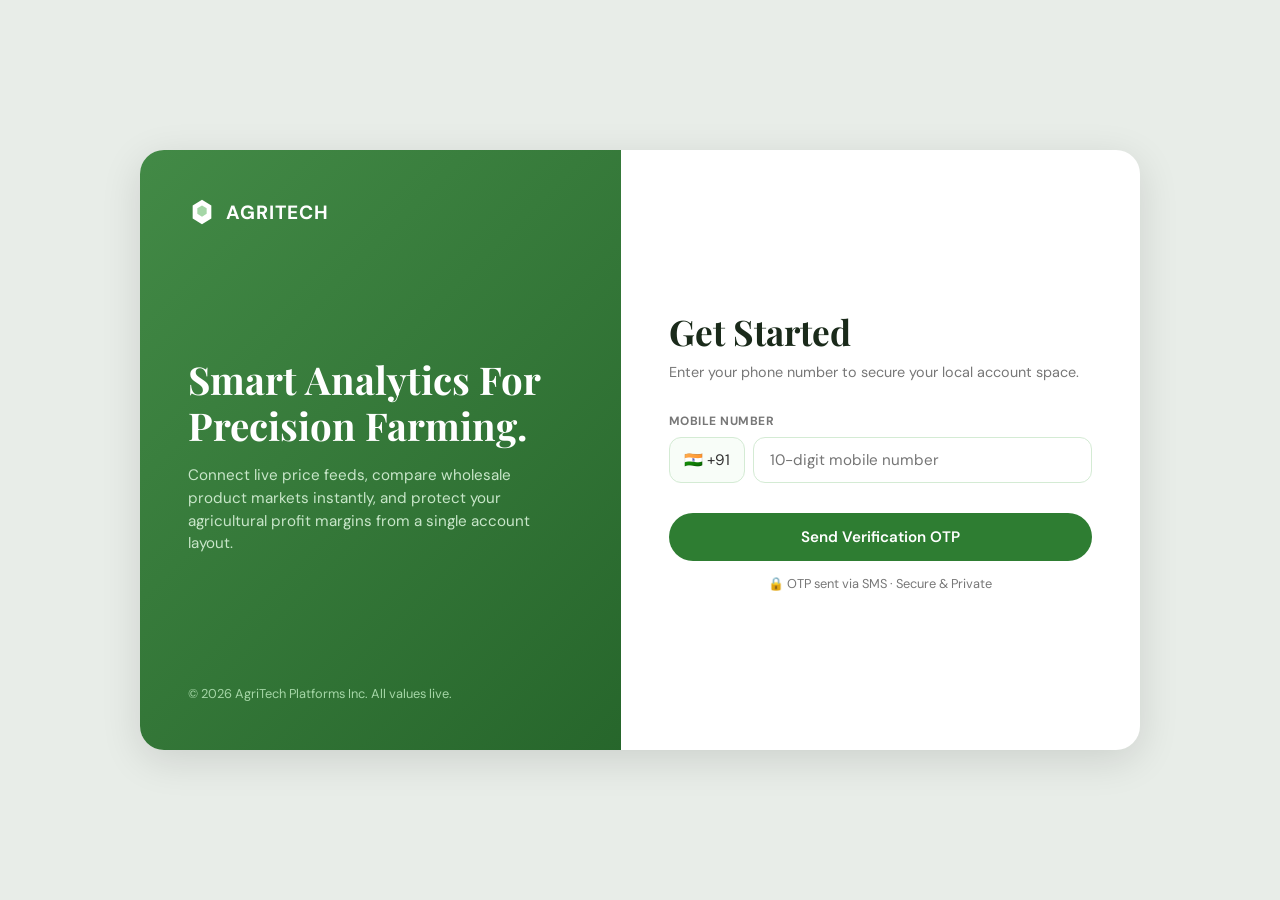
==== commit 195579fc: "Update index.html" ====
--- a/index.html
+++ b/index.html
@@ -1,7 +1,3 @@
-Copilot Chat
-New chat
-You said: ```` <!DOCTYPE html> <html lang="en"> <head> <meta charset="UTF-8"/> <meta name="viewport" content="width=device-width, initial-scale=1.0"/> <title>AgriTech
-
 
 <!DOCTYPE html>
 <html lang="en">
@@ -2386,2523 +2382,3 @@
 </script>
 </body>
 </html>
-
-// ═══════════════════════════════════════════════════
-// AGRITECH AI FIX — Replace these 3 functions in your HTML
-// Uses Google Gemini API (works from browser, no CORS issues)
-// API Key: AIzaSyD77za_sz5LmCIsrNBJWxgAeALbZbYAwLA
-// ═══════════════════════════════════════════════════
-
-const GEMINI_API_KEY = 'AIzaSyD77za_sz5LmCIsrNBJWxgAeALbZbYAwLA';
-const GEMINI_URL = `https://generativelanguage.googleapis.com/v1beta/models/gemini-2.0-flash:generateContent?key=${GEMINI_API_KEY}`;
-
-// ── 1. GAEA Chat Assistant ──────────────────────────────────────────────────
-// REPLACE the existing callGaeClaude function with this:
-
-async function callGaeClaude(userText) {
-  try {
-    const systemPrompt = buildGaeaSystemPrompt();
-    // Build Gemini-style contents array (system + history + new message)
-    const contents = [];
-    // Inject system as first user turn (Gemini doesn't have a system role)
-    contents.push({ role: 'user', parts: [{ text: systemPrompt }] });
-    contents.push({ role: 'model', parts: [{ text: 'Understood. I am GAEA, ready to help Indian farmers.' }] });
-    // Add conversation history (last 20 messages)
-    const trimmed = gaeaHistory.slice(-20);
-    trimmed.forEach(msg => {
-      contents.push({
-        role: msg.role === 'assistant' ? 'model' : 'user',
-        parts: [{ text: msg.content }]
-      });
-    });
-    const res = await fetch(GEMINI_URL, {
-      method: 'POST',
-      headers: { 'Content-Type': 'application/json' },
-      body: JSON.stringify({
-        contents,
-        generationConfig: { maxOutputTokens: 512, temperature: 0.7 }
-      })
-    });
-    if (!res.ok) throw new Error('Gemini API ' + res.status);
-    const data = await res.json();
-    const text = data.candidates?.[0]?.content?.parts?.[0]?.text || '';
-    return text.replace(/\n/g, '<br>');
-  } catch (e) {
-    console.error('GAEA error:', e);
-    return `I'm having trouble connecting right now. Please check your internet connection. 🌿`;
-  }
-}
-
-// ── 2. Satellite Field Analysis AI Summary ─────────────────────────────────
-// REPLACE the existing callSatClaude function with this:
-
-async function callSatClaude(lat, lng, index, satellite, radius, from, to, analysis) {
-  const locStr = `${Math.abs(lat).toFixed(3)}°${lat >= 0 ? 'N' : 'S'}, ${Math.abs(lng).toFixed(3)}°${lng >= 0 ? 'E' : 'W'}`;
-  const prompt = `Expert agricultural remote sensing analyst. Farmer ran satellite field analysis:
-- Location: ${locStr}
-- Index: ${index}, Satellite: ${satellite}, Radius: ${radius}km
-- Date: ${from} to ${to}
-- Healthy: ${analysis.healthy}%, Stress: ${analysis.stress}%, Anomaly: ${analysis.anomaly}%
-- Zones: ${analysis.zones.map(z => z.title).join(', ')}
-
-Write a concise 3-4 sentence field health summary with key concern and one actionable recommendation. Be farmer-friendly.`;
-  try {
-    const res = await fetch(GEMINI_URL, {
-      method: 'POST',
-      headers: { 'Content-Type': 'application/json' },
-      body: JSON.stringify({
-        contents: [{ role: 'user', parts: [{ text: prompt }] }],
-        generationConfig: { maxOutputTokens: 300, temperature: 0.5 }
-      })
-    });
-    if (!res.ok) throw new Error();
-    const data = await res.json();
-    const text = data.candidates?.[0]?.content?.parts?.[0]?.text || '';
-    return text.replace(/\n/g, '<br>');
-  } catch (e) {
-    return `Your field at ${locStr} shows <strong>${analysis.healthy}% healthy vegetation</strong> with ${analysis.stress}% moderate stress and <strong>${analysis.anomaly}% critical anomaly zones</strong>. Priority concern: <em>${analysis.zones[0]?.title || 'moisture deficit'}</em> — consider targeted irrigation or soil sampling.`;
-  }
-}
-
-// ── 3. Crop Disease Doctor (Vision) ────────────────────────────────────────
-// REPLACE the existing callClaudeVision function with this:
-
-async function callClaudeVision(base64, mime) {
-  const prompt = `You are an expert plant pathologist. Analyse this crop photo carefully.
-
-Respond ONLY with valid JSON (no markdown fences) with this exact structure:
-{"cropType":"string","diseaseName":"string","diseaseType":"Fungal/Bacterial/Viral/Pest/Nutrient Deficiency/Healthy","severityLevel":"Low/Medium/High/Critical","survivalChance":number(0-100),"confidenceScore":number(0-100),"affectedArea":"string","deficiencies":["list of detected deficiencies like Nitrogen,Phosphorus,Iron etc, empty if none"],"yellowEdgePresent":boolean,"symptoms":["3-4 strings"],"description":"2-3 sentences","treatments":[{"step":number,"priority":"Urgent/Important/Preventive","action":"string","detail":"string"}],"recommendedProducts":["3-5 strings"],"preventionTips":["2-3 strings"],"timeToRecovery":"string","prognosis":"2-3 sentences"}
-
-Provide 4-6 treatment steps. Include deficiencies array with any detected nutrient deficiencies. Be specific and practical.`;
-  try {
-    const res = await fetch(GEMINI_URL, {
-      method: 'POST',
-      headers: { 'Content-Type': 'application/json' },
-      body: JSON.stringify({
-        contents: [{
-          role: 'user',
-          parts: [
-            { inline_data: { mime_type: mime, data: base64 } },
-            { text: prompt }
-          ]
-        }],
-        generationConfig: { maxOutputTokens: 1000, temperature: 0.3 }
-      })
-    });
-    if (!res.ok) throw new Error('Gemini Vision API ' + res.status);
-    const data = await res.json();
-    const text = data.candidates?.[0]?.content?.parts?.[0]?.text || '';
-    return JSON.parse(text.replace(/```json|```/g, '').trim());
-  } catch (e) {
-    return {
-      cropType: 'Unknown', diseaseName: 'Analysis Incomplete', diseaseType: 'Unknown',
-      severityLevel: 'Medium', survivalChance: 60, confidenceScore: 40,
-      affectedArea: 'Unknown', deficiencies: [], yellowEdgePresent: false,
-      symptoms: ['Image analysis failed', 'Retry with clearer photo'],
-      description: 'AI analysis failed. Please retry.',
-      treatments: [{ step: 1, priority: 'Important', action: 'Retry with better image', detail: 'Ensure sharp, well-lit photo.' }],
-      recommendedProducts: ['Consult local agronomist'],
-      preventionTips: ['Take clearer photos'],
-      timeToRecovery: 'Unknown',
-      prognosis: 'Unable to generate without clear diagnosis.'
-    };
-  }
-}
-
-Looking at your code, the GAEA assistant is already wired up to call https://api.anthropic.com/v1/messages directly — but that fails from the browser because the Anthropic API blocks direct frontend calls (CORS). Your Python chatbot uses GOOGLE_API_KEY (Gemini), so I'll fix GAEA to use the Google Gemini API instead, which does allow browser calls.
-Here's the minimal surgical fix — only the callGaeClaude and callSatClaude functions are changed, plus the crop doctor callClaudeVision. Everything else is identical to your original.
-Find these 3 functions in your HTML and replace them:JavaScript patch file with the 3 fixed API functions to drop into the AgriTech websiteJavaScript patch file with the 3 fixed API functions to drop into the AgriTech websiteNow let me produce the complete ready-to-use HTML with only those 3 functions swapped:Ran a command, read a fileRan a command, read a fileHere's exactly what to do — 3 simple replacements in your HTML file, nothing else changes:
-Why the original broke: The Anthropic API blocks direct browser calls (CORS policy). Your Python chatbot used Google Gemini, which allows browser-side calls. So the fix switches all 3 AI functions to Gemini.
-
-Step 1 — Find and delete the callGaeClaude function in your <script> and replace with the one from the fix file.
-Step 2 — Find and delete callSatClaude and replace with the one from the fix file.
-Step 3 — Find and delete callClaudeVision and replace with the one from the fix file.
-Step 4 — Add these 2 lines at the very top of your <script> block (before any functions):
-Error
-Message too large. Please shorten it or remove some references and try again.
-You said: ```` <!DOCTYPE html> <html lang="en"> <head> <meta charset="UTF-8"/> <meta name="viewport" content="width=device-width, initial-scale=1.0"/> <title>AgriTech
-
-
-<!DOCTYPE html>
-<html lang="en">
-<head>
-<meta charset="UTF-8"/>
-<meta name="viewport" content="width=device-width, initial-scale=1.0"/>
-<title>AgriTech — Smart Farming Platform</title>
-<link href="https://fonts.googleapis.com/css2?family=Playfair+Display:wght@700;800;900&family=DM+Sans:wght@300;400;500;600;700&display=swap" rel="stylesheet"/>
-<style>
-/* ═══════════════════════════════════════════════════
-   RESET + VARIABLES
-═══════════════════════════════════════════════════ */
-*{margin:0;padding:0;box-sizing:border-box;}
-:root{
-  --green:#2e7d32;--green-l:#4caf50;--green-bright:#56c45a;
-  --dark:#1a2a1a;--text:#333;--muted:#777;--bg:#e8ede8;
-  --white:#fff;--r:16px;--shadow:0 4px 24px rgba(0,0,0,.12);
-  --border:#d4e4d4;
-}
-html{scroll-behavior:smooth;}
-body{font-family:'DM Sans',sans-serif;background:var(--bg);color:var(--text);min-height:100vh;}
-
-/* ═══ APP SHELL ═══ */
-#app-login{display:flex;align-items:center;justify-content:center;min-height:100vh;background:var(--bg);}
-#app-main{display:none;}
-
-/* ═══ LOGIN / SIGN-IN ═══ */
-.signin-container{
-  background:#fff;width:100%;max-width:1000px;min-height:600px;
-  display:flex;border-radius:24px;overflow:hidden;
-  box-shadow:0 10px 40px rgba(0,0,0,.12);margin:20px;
-}
-.brand-side{
-  flex:1;
-  background:linear-gradient(135deg,rgba(46,125,50,.9),rgba(27,94,32,.95)),
-  url('https://images.unsplash.com/photo-1592982537447-7440771109a2?auto=format&fit=crop&q=80&w=1000')no-repeat center center;
-  background-size:cover;color:#fff;padding:48px;
-  display:flex;flex-direction:column;justify-content:space-between;
-}
-@media(max-width:768px){.brand-side{display:none;}.signin-container{margin:12px;}}
-.brand-logo{display:flex;align-items:center;gap:10px;font-weight:700;font-size:1.2rem;letter-spacing:1px;}
-.brand-quote h2{font-family:'Playfair Display',serif;font-size:2.4rem;line-height:1.2;margin-bottom:16px;}
-.brand-quote p{color:#c8e6c9;font-size:.95rem;line-height:1.5;}
-.brand-footer{font-size:.8rem;color:#a5d6a7;}
-.form-side{flex:1.1;padding:48px;display:flex;flex-direction:column;justify-content:center;}
-.form-header h1{font-family:'Playfair Display',serif;font-size:2.2rem;color:var(--dark);margin-bottom:8px;}
-.form-header p{color:var(--muted);font-size:.9rem;margin-bottom:32px;}
-.auth-step{display:none;}
-.auth-step.active{display:block;}
-.form-group{margin-bottom:20px;}
-.form-group label{display:block;font-size:.75rem;font-weight:700;text-transform:uppercase;letter-spacing:.5px;margin-bottom:8px;color:var(--muted);}
-.form-group input,.form-group select{width:100%;padding:12px 16px;border:1.5px solid #d4ebd4;border-radius:12px;font-family:'DM Sans',sans-serif;font-size:.95rem;outline:none;transition:all .2s;}
-.form-group input:focus,.form-group select:focus{border-color:var(--green);box-shadow:0 0 0 4px rgba(46,125,50,.1);}
-.btn-action{width:100%;background:var(--green);color:#fff;border:none;padding:14px;border-radius:50px;font-size:.95rem;font-weight:600;cursor:pointer;font-family:'DM Sans',sans-serif;transition:background .2s;margin-top:10px;}
-.btn-action:hover{background:#1b5e20;}
-.btn-action:disabled{background:#aaa;cursor:not-allowed;}
-.otp-matrix{display:flex;gap:12px;justify-content:center;margin:24px 0;}
-.otp-cell{width:56px;height:56px;text-align:center;font-size:1.4rem;font-weight:700;border:1.5px solid #d4ebd4;border-radius:12px;outline:none;transition:border-color .2s;}
-.otp-cell:focus{border-color:var(--green);}
-.otp-resend{text-align:center;font-size:.83rem;color:var(--muted);margin-top:8px;}
-.otp-resend a{color:var(--green);cursor:pointer;text-decoration:none;font-weight:600;}
-.phone-row{display:flex;gap:8px;}
-.phone-flag{padding:12px 14px;border:1.5px solid #d4ebd4;border-radius:12px;font-size:.95rem;background:#f8fdf8;}
-
-/* ═══ NAV ═══ */
-#global-nav{
-  background:rgba(255,255,255,.97);backdrop-filter:blur(12px);
-  display:flex;align-items:center;justify-content:space-between;
-  padding:0 48px;height:68px;position:sticky;top:0;z-index:500;
-  border-bottom:1px solid #e8f0e8;box-shadow:0 2px 12px rgba(0,0,0,.06);
-}
-.logo{display:flex;align-items:center;gap:10px;font-family:'Playfair Display',serif;font-size:1.2rem;font-weight:800;color:var(--dark);text-decoration:none;cursor:pointer;}
-#global-nav ul{list-style:none;display:flex;gap:4px;}
-#global-nav ul a{display:block;text-decoration:none;font-size:.88rem;color:var(--muted);font-weight:500;padding:6px 12px;border-radius:50px;transition:all .2s;}
-#global-nav ul a:hover{color:var(--dark);background:#f0f6f0;}
-#global-nav ul a.active{color:var(--green);background:#e8f5e9;font-weight:600;}
-.nav-right{display:flex;align-items:center;gap:10px;}
-.nav-user{display:flex;align-items:center;gap:8px;font-size:.85rem;font-weight:600;color:var(--dark);}
-.nav-avatar{width:34px;height:34px;border-radius:50%;background:var(--green);color:#fff;display:flex;align-items:center;justify-content:center;font-weight:700;font-size:.85rem;}
-.btn-logout{background:transparent;border:2px solid #ddd;color:var(--muted);padding:6px 16px;border-radius:50px;font-size:.82rem;font-weight:600;cursor:pointer;transition:all .2s;font-family:'DM Sans',sans-serif;}
-.btn-logout:hover{border-color:#f44336;color:#f44336;}
-.hamburger{display:none;flex-direction:column;gap:5px;cursor:pointer;padding:4px;}
-.hamburger span{width:22px;height:2px;background:var(--dark);border-radius:2px;transition:all .3s;}
-.mobile-menu{display:none;position:fixed;top:68px;left:0;right:0;background:#fff;z-index:499;border-bottom:1px solid #e8f0e8;padding:12px 20px;box-shadow:0 8px 24px rgba(0,0,0,.1);}
-.mobile-menu.open{display:block;}
-.mobile-menu a{display:block;padding:11px 14px;text-decoration:none;font-size:.92rem;color:var(--dark);font-weight:500;border-radius:10px;transition:background .2s;}
-.mobile-menu a:hover{background:#f0f6f0;}
-.mobile-menu a.active{color:var(--green);background:#e8f5e9;font-weight:600;}
-
-/* ═══ PAGE SECTIONS ═══ */
-.page-section{display:none;}
-.page-section.active{display:block;}
-
-/* ═══ HERO ═══ */
-.hero{position:relative;min-height:510px;display:flex;flex-direction:column;align-items:center;justify-content:center;text-align:center;padding:60px 24px 80px;overflow:hidden;}
-.hero h1{font-family:'Playfair Display',serif;font-size:clamp(2rem,4.5vw,3.3rem);font-weight:800;color:#fff;max-width:700px;margin-bottom:16px;text-shadow:0 2px 12px rgba(0,0,0,.25);line-height:1.18;}
-.hero p{font-size:1rem;color:rgba(255,255,255,.88);max-width:510px;line-height:1.65;margin-bottom:32px;}
-.btn-demo{background:var(--green);color:#fff;border:none;padding:14px 34px;border-radius:50px;font-size:.98rem;font-weight:600;cursor:pointer;font-family:'DM Sans',sans-serif;transition:background .2s,transform .15s;box-shadow:0 6px 24px rgba(46,125,50,.4);}
-.btn-demo:hover{background:#1b5e20;transform:translateY(-2px);}
-.hero-stats{position:absolute;bottom:0;left:0;right:0;display:flex;justify-content:space-between;align-items:flex-end;padding:0 52px 26px;}
-.hero-stat-left{color:#fff;font-size:.88rem;}
-.hero-stat-left strong{display:block;font-weight:700;font-size:.95rem;margin-bottom:5px;}
-.avatars{display:flex;margin-bottom:5px;}
-.avatars span{width:32px;height:32px;border-radius:50%;border:2px solid #fff;margin-left:-7px;display:flex;align-items:center;justify-content:center;font-size:9px;color:#fff;font-weight:700;}
-.avatars span:first-child{margin-left:0;}
-.hero-stat-right{text-align:right;color:#fff;}
-.hero-stat-right .big{font-family:'Playfair Display',serif;font-size:2.8rem;font-weight:800;line-height:1;}
-.hero-stat-right small{display:block;font-size:.84rem;opacity:.9;margin-top:2px;}
-
-/* ═══ WEATHER ALERT BANNER ═══ */
-#weather-alert-banner{
-  display:none;background:linear-gradient(90deg,#e65100,#ff9800);color:#fff;
-  padding:10px 48px;font-size:.86rem;font-weight:600;
-  display:flex;align-items:center;gap:12px;cursor:pointer;position:relative;z-index:400;
-}
-#weather-alert-banner.hide{display:none!important;}
-.alert-pulse{width:10px;height:10px;border-radius:50%;background:#fff;animation:alertpulse .8s ease-in-out infinite;}
-@keyframes alertpulse{0%,100%{opacity:1;transform:scale(1);}50%{opacity:.5;transform:scale(1.3);}}
-.alert-close{margin-left:auto;opacity:.7;cursor:pointer;font-size:1.1rem;padding:2px 6px;}
-.alert-close:hover{opacity:1;}
-
-/* ═══ MARKETPLACE ═══ */
-#page-marketplace .hero{background:linear-gradient(to bottom,rgba(10,40,10,.55),rgba(10,40,10,.28) 55%,rgba(10,40,10,.62)),url('https://images.unsplash.com/photo-1500382017468-9049fed747ef?w=1600&q=80')center/cover no-repeat;}
-.api-config-wrap{background:#fff;border-bottom:2px solid #e2ece2;}
-.api-config-toggle{display:flex;align-items:center;justify-content:space-between;padding:14px 48px;cursor:pointer;user-select:none;}
-.api-config-toggle .label{display:flex;align-items:center;gap:10px;font-weight:600;font-size:.9rem;color:var(--dark);}
-.pulsedot{width:10px;height:10px;border-radius:50%;background:#ff9800;display:inline-block;}
-.pulsedot.connected{background:var(--green);}
-.api-status{font-size:.78rem;padding:4px 12px;border-radius:50px;font-weight:600;margin-left:4px;}
-.api-status.ok{background:#e8f5e9;color:var(--green);}
-.api-status.miss{background:#fff3e0;color:#e65100;}
-.chevron{font-size:1rem;transition:transform .25s;color:var(--muted);}
-.chevron.open{transform:rotate(180deg);}
-.api-config-panel{display:none;padding:4px 48px 28px;border-top:1px solid #eef4ee;}
-.api-config-panel.show{display:block;}
-.api-note-top{font-size:.83rem;color:var(--muted);line-height:1.6;margin-bottom:18px;background:#f8fdf8;padding:10px 14px;border-radius:9px;border-left:3px solid var(--green);}
-.api-grid{display:grid;grid-template-columns:repeat(auto-fit,minmax(280px,1fr));gap:18px;margin-bottom:16px;}
-.api-block{background:#f8fdf8;border:1.5px solid #d0e8d0;border-radius:12px;padding:15px 17px;}
-.api-block h4{font-size:.83rem;font-weight:700;margin-bottom:12px;}
-.api-block label{display:block;font-size:.72rem;color:var(--muted);font-weight:600;margin-bottom:3px;text-transform:uppercase;letter-spacing:.4px;}
-.api-block input{width:100%;border:1.5px solid #c8e0c8;border-radius:8px;padding:7px 11px;font-size:.82rem;font-family:'DM Sans',sans-serif;outline:none;background:#fff;margin-bottom:9px;transition:border .2s;}
-.api-block input:focus{border-color:var(--green);}
-.api-block .anote{font-size:.73rem;color:var(--muted);line-height:1.5;margin-top:2px;}
-.api-block .anote a{color:var(--green);text-decoration:none;}
-.api-block .warn{font-size:.71rem;color:#e65100;margin-top:5px;line-height:1.4;}
-.btn-save{background:var(--green);color:#fff;border:none;padding:9px 26px;border-radius:50px;font-size:.86rem;font-weight:600;cursor:pointer;font-family:'DM Sans',sans-serif;transition:background .2s;margin-right:10px;}
-.btn-save:hover{background:#1b5e20;}
-.btn-clear-keys{background:#666;color:#fff;border:none;padding:9px 22px;border-radius:50px;font-size:.84rem;font-weight:600;cursor:pointer;font-family:'DM Sans',sans-serif;transition:background .2s;}
-.btn-clear-keys:hover{background:#444;}
-.main{max-width:1240px;margin:0 auto;padding:44px 24px 72px;}
-.search-section{margin-bottom:34px;}
-.search-section h2,.compare-section h2,.how-section h2{font-family:'Playfair Display',serif;font-size:1.6rem;font-weight:700;color:var(--dark);margin-bottom:4px;}
-.search-section p{color:var(--muted);margin-bottom:16px;font-size:.88rem;}
-.search-bar{display:flex;gap:10px;flex-wrap:wrap;}
-.search-bar input{flex:1;min-width:210px;border:1.5px solid #c8e0c8;border-radius:50px;padding:11px 20px;font-size:.9rem;font-family:'DM Sans',sans-serif;outline:none;background:#fff;transition:border .2s;}
-.search-bar input:focus{border-color:var(--green);}
-.search-bar select{border:1.5px solid #c8e0c8;border-radius:50px;padding:11px 16px;font-size:.88rem;font-family:'DM Sans',sans-serif;background:#fff;outline:none;cursor:pointer;}
-.btn-search{background:var(--green);color:#fff;border:none;padding:11px 26px;border-radius:50px;font-size:.9rem;font-weight:600;cursor:pointer;font-family:'DM Sans',sans-serif;transition:background .2s,transform .15s;display:flex;align-items:center;gap:6px;}
-.btn-search:hover{background:#1b5e20;transform:translateY(-1px);}
-.cats{display:flex;gap:8px;flex-wrap:wrap;margin-bottom:28px;}
-.cat-pill{padding:6px 16px;border-radius:50px;border:1.5px solid #c8e0c8;background:#fff;font-size:.8rem;font-weight:500;color:var(--muted);cursor:pointer;transition:all .18s;}
-.cat-pill:hover,.cat-pill.active{background:var(--green);color:#fff;border-color:var(--green);}
-.platform-row{display:flex;align-items:center;gap:9px;margin-bottom:22px;flex-wrap:wrap;}
-.platform-row>span{font-size:.86rem;color:var(--muted);font-weight:500;}
-.plat-btn{display:flex;align-items:center;gap:5px;padding:6px 13px;border-radius:50px;border:1.5px solid #ddd;background:#fff;font-size:.78rem;font-weight:600;cursor:pointer;transition:all .18s;font-family:'DM Sans',sans-serif;opacity:.45;}
-.plat-btn.on{opacity:1;}
-.plat-btn.amz.on{background:#fff8ee;border-color:#e47911;color:#e47911;}
-.plat-btn.fk.on{background:#eef4ff;border-color:#2874f0;color:#2874f0;}
-.plat-btn.im.on{background:#fff0f0;border-color:#e02020;color:#e02020;}
-.plat-btn.lc.on{background:#f0faf0;border-color:var(--green);color:var(--green);}
-.pdot{width:8px;height:8px;border-radius:50%;}
-.loading{display:none;text-align:center;padding:44px;color:var(--muted);}
-.spinner-big{width:36px;height:36px;border:3px solid #e0e0e0;border-top-color:var(--green);border-radius:50%;animation:spin .8s linear infinite;margin:0 auto 12px;}
-@keyframes spin{to{transform:rotate(360deg);}}
-.lsteps span{display:block;font-size:.8rem;padding:2px 0;}
-.lsteps span.done{color:var(--green);}
-.lsteps span.cur{color:var(--dark);font-weight:600;}
-.results-header{display:flex;align-items:center;justify-content:space-between;margin-bottom:16px;flex-wrap:wrap;gap:8px;}
-.results-header h3{font-size:1rem;font-weight:600;color:var(--dark);}
-.sort-row{display:flex;align-items:center;gap:7px;font-size:.8rem;color:var(--muted);}
-.sort-row select{border:1px solid #ddd;border-radius:8px;padding:4px 10px;font-size:.8rem;font-family:'DM Sans',sans-serif;background:#fff;outline:none;}
-.products-grid{display:grid;grid-template-columns:repeat(auto-fill,minmax(268px,1fr));gap:18px;margin-bottom:36px;}
-.pcard{background:#fff;border-radius:var(--r);border:1.5px solid #e2ece2;overflow:hidden;transition:transform .2s,box-shadow .2s;position:relative;}
-.pcard:hover{transform:translateY(-4px);box-shadow:var(--shadow);}
-.pimg{width:100%;height:126px;background:#f4faf4;display:flex;align-items:center;justify-content:center;font-size:3rem;}
-.badge-best{position:absolute;top:9px;right:9px;background:var(--green);color:#fff;font-size:.68rem;font-weight:700;padding:3px 9px;border-radius:50px;}
-.badge-live{position:absolute;top:9px;left:9px;background:#e8f5e9;color:var(--green);font-size:.66rem;font-weight:700;padding:3px 8px;border-radius:50px;border:1px solid #b8ddb8;}
-.pbody{padding:13px 15px 15px;}
-.pcat{font-size:.7rem;color:var(--green);font-weight:700;text-transform:uppercase;letter-spacing:.5px;margin-bottom:3px;}
-.pname{font-weight:700;font-size:.92rem;color:var(--dark);margin-bottom:9px;line-height:1.35;}
-.pprices{display:flex;flex-direction:column;gap:5px;margin-bottom:11px;}
-.prow{display:flex;align-items:center;justify-content:space-between;background:#f8faf8;border-radius:9px;padding:6px 10px;border:1px solid #e8f0e8;text-decoration:none;transition:border .18s;}
-.prow:hover{border-color:#b8ddb8;background:#f0faf0;}
-.prow.cheap{background:#e8f5e9;border-color:#b8ddb8;}
-.prow .pn{font-size:.76rem;font-weight:600;display:flex;align-items:center;gap:4px;color:var(--dark);}
-.prow .pv{font-size:.9rem;font-weight:700;}
-.prow.cheap .pv{color:var(--green);}
-.camz{color:#e47911;}.cfk{color:#2874f0;}.cim{color:#e02020;}.clc{color:var(--green);}
-.live-tag{font-size:.61rem;background:#e8f5e9;color:var(--green);padding:1px 5px;border-radius:4px;margin-left:3px;}
-.savtag{font-size:.72rem;color:var(--muted);margin-bottom:8px;}
-.btn-buy{display:block;width:100%;background:var(--green);color:#fff;border:none;padding:8px;border-radius:9px;font-size:.83rem;font-weight:600;cursor:pointer;font-family:'DM Sans',sans-serif;transition:background .18s;text-align:center;text-decoration:none;}
-.btn-buy:hover{background:#1b5e20;}
-.compare-section{margin-bottom:44px;}
-.compare-section h2{font-size:1.4rem;}
-.tw{overflow-x:auto;border-radius:14px;box-shadow:0 2px 16px rgba(0,0,0,.07);}
-.ctable{width:100%;border-collapse:collapse;background:#fff;}
-.ctable th{background:var(--green);color:#fff;font-size:.8rem;font-weight:600;padding:11px 14px;text-align:left;white-space:nowrap;}
-.ctable td{padding:10px 14px;font-size:.82rem;border-bottom:1px solid #f0f4f0;vertical-align:middle;}
-.ctable tr:last-child td{border-bottom:none;}
-.ctable tr:hover td{background:#f8fdf8;}
-.tbest{background:#e8f5e9;color:#2e7d32;font-size:.66rem;font-weight:700;padding:2px 8px;border-radius:50px;margin-left:4px;}
-.pcell{font-weight:700;}.plo{color:#2e7d32;}.phi{color:#c62828;}
-.plink{text-decoration:none;color:inherit;border-bottom:1px dotted #ccc;}
-.plink:hover{border-bottom-color:var(--green);color:var(--green);}
-.tips{background:linear-gradient(135deg,#e8f5e9,#f1f8e9);border-radius:var(--r);padding:26px 30px;border:1.5px solid #c8e6c9;display:flex;gap:22px;flex-wrap:wrap;margin-bottom:44px;}
-.tip{flex:1;min-width:180px;}
-.tip .icon{font-size:1.6rem;margin-bottom:6px;}
-.tip h4{font-weight:700;color:var(--dark);font-size:.87rem;margin-bottom:3px;}
-.tip p{font-size:.77rem;color:var(--muted);line-height:1.55;}
-
-/* ═══ SATELLITE ═══ */
-#page-satellite .hero{background:linear-gradient(to bottom,rgba(10,40,10,.42),rgba(10,40,10,.2) 50%,rgba(10,40,10,.68)),url('https://images.unsplash.com/photo-1504386106331-3e4e71712b38?w=1600&q=80')center/cover no-repeat;}
-.tool-section,.crop-tool{background:#fff;padding:40px;}
-.section-title{font-family:'Playfair Display',serif;font-size:1.6rem;font-weight:700;color:var(--dark);margin-bottom:4px;}
-.section-sub{font-size:.86rem;color:var(--muted);margin-bottom:30px;}
-.sat-tool-grid{display:grid;grid-template-columns:1fr 1.4fr;gap:28px;}
-.ctrl-panel{display:flex;flex-direction:column;gap:18px;}
-.field-label{display:block;font-size:.76rem;font-weight:700;text-transform:uppercase;letter-spacing:.5px;color:var(--muted);margin-bottom:6px;}
-.ctrl-panel input[type=text]{width:100%;border:1.5px solid var(--border);border-radius:12px;padding:10px 14px;font-size:.88rem;font-family:'DM Sans',sans-serif;outline:none;background:#fff;transition:border .2s;}
-.ctrl-panel input[type=text]:focus{border-color:var(--green);}
-.ctrl-panel select{width:100%;border:1.5px solid var(--border);border-radius:12px;padding:10px 14px;font-size:.88rem;font-family:'DM Sans',sans-serif;background:#fff;outline:none;cursor:pointer;}
-.row2{display:grid;grid-template-columns:1fr 1fr;gap:12px;}
-.range-wrap{margin-top:4px;}
-.range-wrap input[type=range]{width:100%;accent-color:var(--green);}
-.range-labels{display:flex;justify-content:space-between;font-size:.7rem;color:var(--muted);margin-top:2px;}
-.btn-analyze{background:var(--green);color:#fff;border:none;padding:13px;border-radius:12px;font-size:.92rem;font-weight:700;cursor:pointer;font-family:'DM Sans',sans-serif;transition:background .2s,transform .15s;box-shadow:0 5px 20px rgba(46,125,50,.35);display:flex;align-items:center;justify-content:center;gap:8px;width:100%;margin-top:4px;}
-.btn-analyze:hover:not(:disabled){background:#1b5e20;transform:translateY(-1px);}
-.btn-analyze:disabled{background:#aaa;cursor:not-allowed;box-shadow:none;transform:none;}
-.btn-loc{background:#2979ff;color:#fff;border:none;padding:10px 14px;border-radius:12px;font-size:.82rem;font-weight:600;cursor:pointer;font-family:'DM Sans',sans-serif;white-space:nowrap;transition:background .2s;}
-.btn-loc:hover{background:#1565c0;}
-#status-bar-sat{display:none;align-items:center;gap:10px;background:#e8f5e9;border-radius:10px;padding:11px 14px;font-size:.83rem;color:var(--green);font-weight:500;}
-#status-bar-sat.show{display:flex;}
-.spinner-sm{width:16px;height:16px;border:2px solid #c8e6c9;border-top-color:var(--green);border-radius:50%;animation:spin .7s linear infinite;flex-shrink:0;}
-.legend{display:flex;flex-wrap:wrap;gap:10px;}
-.chip{display:flex;align-items:center;gap:5px;font-size:.76rem;color:var(--muted);}
-.dot{width:10px;height:10px;border-radius:50%;}
-.map-panel{display:flex;flex-direction:column;gap:14px;}
-#sat-map{height:380px;border-radius:14px;border:1.5px solid var(--border);overflow:hidden;}
-.results-grid{display:grid;grid-template-columns:repeat(3,1fr);gap:12px;}
-.result-card{background:#f8fdf8;border-radius:12px;padding:14px 16px;border:1.5px solid var(--border);text-align:center;}
-.result-card.healthy{border-color:#a5d6a7;background:#e8f5e9;}
-.result-card.stress{border-color:#ffe082;background:#fff8e1;}
-.result-card.anomaly{border-color:#ef9a9a;background:#ffebee;}
-.rc-label{font-size:.72rem;font-weight:700;text-transform:uppercase;letter-spacing:.5px;color:var(--muted);margin-bottom:4px;}
-.rc-val{font-size:1.6rem;font-weight:800;color:var(--dark);}
-#info-box{display:none;background:#f8fdf8;border-radius:12px;border:1.5px solid var(--border);padding:16px;font-size:.85rem;line-height:1.65;color:var(--dark);}
-#info-box.show{display:block;}
-#info-box h4{font-weight:700;color:var(--green);margin-bottom:8px;font-size:.9rem;}
-#anomaly-list{display:none;background:#fff;border-radius:12px;border:1.5px solid var(--border);padding:14px;}
-#anomaly-list.show{display:block;}
-.anomaly-item{display:flex;align-items:flex-start;gap:10px;padding:10px;border-radius:10px;background:#fff8e1;margin-bottom:8px;border:1px solid #ffe082;}
-.anomaly-item.critical{background:#ffebee;border-color:#ef9a9a;}
-.anomaly-item:last-child{margin-bottom:0;}
-.ai-icon{font-size:1.2rem;flex-shrink:0;}
-.ai-title{font-size:.83rem;font-weight:700;color:var(--dark);}
-.ai-desc{font-size:.77rem;color:var(--muted);line-height:1.5;margin-top:2px;}
-.api-note{text-align:center;font-size:.76rem;color:var(--muted);padding:16px 40px 24px;background:#fff;border-top:1px solid #eee;}
-
-/* ═══ CROP DOCTOR ═══ */
-#page-crop .hero{background:linear-gradient(to bottom,rgba(10,40,10,.45),rgba(10,40,10,.22) 50%,rgba(10,40,10,.72)),url('https://images.unsplash.com/photo-1560493676-04071c5f467b?w=1600&q=80')center/cover no-repeat;}
-.crop-tool-grid{display:grid;grid-template-columns:1fr 1fr;gap:28px;}
-.upload-panel{display:flex;flex-direction:column;gap:16px;}
-.dropzone{border:2.5px dashed var(--border);border-radius:18px;padding:32px 20px;text-align:center;cursor:pointer;background:#f4f6f4;transition:border-color .25s,background .25s;position:relative;}
-.dropzone:hover,.dropzone.drag{border-color:var(--green);background:#e8f5e9;}
-.dropzone input[type=file]{position:absolute;inset:0;opacity:0;cursor:pointer;width:100%;height:100%;}
-.dz-icon{font-size:44px;margin-bottom:10px;}
-.dz-title{font-size:15px;font-weight:700;color:var(--dark);margin-bottom:4px;}
-.dz-sub{font-size:12px;color:var(--muted);}
-.preview-wrap{position:relative;border-radius:14px;overflow:hidden;background:#000;display:none;}
-.preview-wrap img{width:100%;max-height:280px;object-fit:cover;display:block;}
-.preview-badge{position:absolute;top:10px;left:10px;background:rgba(0,0,0,.55);color:#fff;font-size:11px;font-weight:700;padding:4px 10px;border-radius:999px;backdrop-filter:blur(4px);}
-.btn-clear-img{position:absolute;top:10px;right:10px;background:rgba(255,255,255,.85);color:#c62828;border:none;width:28px;height:28px;border-radius:50%;cursor:pointer;font-size:14px;font-weight:700;display:flex;align-items:center;justify-content:center;}
-
-/* GradCAM Heatmap overlay */
-.gradcam-wrap{position:relative;display:none;border-radius:14px;overflow:hidden;}
-.gradcam-wrap.show{display:block;}
-#gradcam-canvas{position:absolute;top:0;left:0;width:100%;height:100%;border-radius:14px;}
-#gradcam-base{width:100%;max-height:280px;object-fit:cover;display:block;border-radius:14px;}
-.gradcam-badge{position:absolute;top:10px;left:10px;background:rgba(0,0,0,.7);color:#fff;font-size:11px;font-weight:700;padding:4px 10px;border-radius:999px;backdrop-filter:blur(4px);}
-.gradcam-legend{display:flex;align-items:center;gap:8px;padding:8px 12px;background:#f8f8f8;border-radius:0 0 14px 14px;border:1.5px solid #e0e0e0;border-top:none;}
-.gradcam-bar{flex:1;height:10px;border-radius:5px;background:linear-gradient(90deg,#0000ff,#00ff00,#ffff00,#ff8000,#ff0000);}
-.gradcam-labels{display:flex;justify-content:space-between;font-size:.68rem;color:var(--muted);margin-top:2px;}
-.deficiency-tags{display:flex;flex-wrap:wrap;gap:6px;margin-top:8px;}
-.def-tag{padding:4px 10px;border-radius:50px;font-size:.72rem;font-weight:700;border:1.5px solid;}
-.def-tag.nitrogen{background:#fff3e0;color:#e65100;border-color:#ffcc80;}
-.def-tag.phosphorus{background:#e8eaf6;color:#3949ab;border-color:#9fa8da;}
-.def-tag.potassium{background:#fce4ec;color:#c62828;border-color:#f48fb1;}
-.def-tag.iron{background:#f1f8e9;color:#33691e;border-color:#aed581;}
-.def-tag.disease{background:#ffebee;color:#b71c1c;border-color:#ef9a9a;}
-.def-tag.healthy{background:#e8f5e9;color:#2e7d32;border-color:#a5d6a7;}
-
-.action-row{display:grid;grid-template-columns:1fr 1fr;gap:10px;}
-.btn-cam{background:#f4f6f4;color:var(--dark);border:1.5px solid var(--border);padding:12px;border-radius:12px;font-size:14px;font-weight:600;cursor:pointer;font-family:'DM Sans',sans-serif;display:flex;align-items:center;justify-content:center;gap:6px;transition:all .2s;}
-.btn-cam:hover{border-color:var(--green);color:var(--green);background:#e8f5e9;}
-.btn-analyze-crop{background:var(--green);color:#fff;border:none;padding:12px;border-radius:12px;font-size:14px;font-weight:700;cursor:pointer;font-family:'DM Sans',sans-serif;display:flex;align-items:center;justify-content:center;gap:8px;box-shadow:0 5px 18px rgba(46,125,50,.38);transition:background .2s,transform .15s;grid-column:span 2;}
-.btn-analyze-crop:hover:not(:disabled){background:var(--green-l);transform:translateY(-1px);}
-.btn-analyze-crop:disabled{background:#aaa;cursor:not-allowed;transform:none;box-shadow:none;}
-.btn-heatmap{background:#7b1fa2;color:#fff;border:none;padding:9px;border-radius:10px;font-size:.82rem;font-weight:700;cursor:pointer;font-family:'DM Sans',sans-serif;transition:background .2s;margin-top:4px;width:100%;display:none;}
-.btn-heatmap.show{display:block;}
-.btn-heatmap:hover{background:#6a1b9a;}
-.status-bar-crop{display:none;align-items:center;gap:10px;background:#e8f5e9;border-radius:10px;padding:11px 14px;font-size:13px;color:var(--green);font-weight:500;}
-.status-bar-crop.show{display:flex;}
-.tips-box{background:#f4f6f4;border-radius:12px;padding:14px 16px;}
-.tips-title{font-size:12px;font-weight:700;text-transform:uppercase;letter-spacing:.7px;color:var(--muted);margin-bottom:8px;}
-.tip-item{font-size:12px;color:var(--dark);display:flex;gap:7px;margin-bottom:5px;}
-#cam-overlay{display:none;position:fixed;inset:0;background:rgba(0,0,0,.85);z-index:9999;align-items:center;justify-content:center;flex-direction:column;gap:16px;}
-#cam-overlay.show{display:flex;}
-#cam-video{width:360px;max-width:94vw;border-radius:16px;}
-.cam-controls{display:flex;gap:12px;}
-.btn-snap{background:var(--green);color:#fff;border:none;padding:12px 28px;border-radius:999px;font-size:15px;font-weight:700;cursor:pointer;font-family:'DM Sans',sans-serif;box-shadow:0 4px 16px rgba(46,125,50,.45);}
-.btn-close-cam{background:#444;color:#fff;border:none;padding:12px 22px;border-radius:999px;font-size:15px;font-weight:600;cursor:pointer;font-family:'DM Sans',sans-serif;}
-.results-panel{display:flex;flex-direction:column;gap:16px;}
-.empty-state{flex:1;display:flex;flex-direction:column;align-items:center;justify-content:center;text-align:center;background:#f4f6f4;border-radius:18px;padding:48px 24px;color:var(--muted);font-size:14px;gap:10px;min-height:360px;}
-.empty-icon{font-size:52px;}
-.empty-title{font-size:16px;font-weight:700;color:var(--dark);}
-.diag-card{background:#f4f6f4;border-radius:18px;padding:22px;display:flex;flex-direction:column;gap:16px;animation:fadeUp .4s ease;}
-@keyframes fadeUp{from{opacity:0;transform:translateY(16px);}to{opacity:1;transform:translateY(0);}}
-.disease-header{display:flex;align-items:flex-start;justify-content:space-between;gap:12px;}
-.disease-name{font-family:'Playfair Display',serif;font-size:20px;font-weight:700;color:var(--dark);}
-.severity-chip{padding:4px 12px;border-radius:999px;font-size:11px;font-weight:700;text-transform:uppercase;letter-spacing:.5px;white-space:nowrap;}
-.sev-low{background:#e8f5e9;color:#2e7d32;}
-.sev-medium{background:#fff3e0;color:#e65100;}
-.sev-high{background:#ffebee;color:#c62828;}
-.sev-critical{background:#b71c1c;color:#fff;}
-.survival-label{font-size:12px;font-weight:700;text-transform:uppercase;letter-spacing:.6px;color:var(--muted);margin-bottom:8px;display:flex;justify-content:space-between;align-items:center;}
-.survival-pct{font-size:22px;font-weight:900;}
-.meter-track{height:14px;background:#e0e0e0;border-radius:999px;overflow:hidden;}
-.meter-fill{height:100%;border-radius:999px;transition:width 1s cubic-bezier(.34,1.56,.64,1);background:linear-gradient(90deg,#f44336 0%,#ff9800 40%,#4caf50 100%);background-size:300% 100%;}
-.conf-row{display:flex;gap:8px;flex-wrap:wrap;}
-.conf-chip{background:#fff;border:1.5px solid var(--border);border-radius:10px;padding:6px 12px;font-size:12px;font-weight:600;color:var(--dark);}
-.conf-chip .val{color:var(--green);}
-.desc-box{font-size:13px;line-height:1.7;color:#333;}
-.treat-title{font-size:13px;font-weight:700;text-transform:uppercase;letter-spacing:.7px;color:var(--muted);margin-bottom:10px;}
-.treat-list{display:flex;flex-direction:column;gap:8px;}
-.treat-item{background:#fff;border-radius:12px;padding:12px 14px;display:flex;gap:12px;align-items:flex-start;border-left:4px solid var(--green);font-size:13px;line-height:1.55;}
-.treat-item.urgent{border-color:#f44336;}
-.treat-item.warning{border-color:#ff9800;}
-.treat-num{background:var(--green);color:#fff;width:22px;height:22px;border-radius:50%;font-size:11px;font-weight:800;display:flex;align-items:center;justify-content:center;flex-shrink:0;margin-top:1px;}
-.treat-item.urgent .treat-num{background:#f44336;}
-.treat-item.warning .treat-num{background:#ff9800;}
-.prod-list{display:flex;flex-wrap:wrap;gap:8px;}
-.prod-tag{background:#fff;border:1.5px solid var(--border);border-radius:8px;padding:4px 10px;font-size:11px;font-weight:600;color:var(--dark);}
-.prognosis{background:linear-gradient(135deg,#e8f5e9,#f1f8e9);border:1px solid #c8e6c9;border-radius:12px;padding:14px 16px;font-size:13px;line-height:1.65;color:var(--dark);}
-.prognosis h4{font-size:13px;font-weight:700;color:var(--green);margin-bottom:6px;}
-.history-section{margin-top:8px;}
-.hist-title{font-size:13px;font-weight:700;color:var(--dark);margin-bottom:10px;}
-.hist-grid{display:grid;grid-template-columns:repeat(auto-fill,minmax(70px,1fr));gap:8px;}
-.hist-thumb{border-radius:10px;overflow:hidden;position:relative;cursor:pointer;aspect-ratio:1;border:2px solid transparent;transition:border-color .2s;}
-.hist-thumb:hover{border-color:var(--green);}
-.hist-thumb img{width:100%;height:100%;object-fit:cover;}
-.hist-label{position:absolute;bottom:0;left:0;right:0;background:rgba(0,0,0,.6);color:#fff;font-size:9px;font-weight:600;padding:3px 5px;text-align:center;}
-
-/* ═══ WEATHER ALERTS PAGE ═══ */
-#page-alerts .hero{background:linear-gradient(to bottom,rgba(5,30,60,.7),rgba(5,30,60,.4) 50%,rgba(5,30,60,.75)),url('https://images.unsplash.com/photo-1527482937786-6608f6e14c15?w=1600&q=80')center/cover no-repeat;}
-.alerts-grid{display:grid;grid-template-columns:repeat(auto-fit,minmax(320px,1fr));gap:24px;max-width:1240px;margin:0 auto;padding:40px 24px;}
-.alert-card{background:#fff;border-radius:18px;border:1.5px solid var(--border);padding:24px;display:flex;flex-direction:column;gap:16px;}
-.alert-card h3{font-family:'Playfair Display',serif;font-size:1.2rem;font-weight:700;color:var(--dark);display:flex;align-items:center;gap:10px;}
-.weather-now{display:grid;grid-template-columns:1fr 1fr;gap:12px;}
-.weather-stat{background:#f8fdf8;border-radius:12px;padding:12px 14px;text-align:center;}
-.weather-stat .wval{font-size:1.8rem;font-weight:800;color:var(--dark);}
-.weather-stat .wlbl{font-size:.72rem;color:var(--muted);text-transform:uppercase;letter-spacing:.5px;margin-top:2px;}
-.weather-icon{font-size:3rem;text-align:center;margin:4px 0;}
-.alert-config{display:flex;flex-direction:column;gap:10px;}
-.alert-toggle{display:flex;align-items:center;justify-content:space-between;padding:10px 14px;background:#f8fdf8;border-radius:10px;border:1.5px solid var(--border);}
-.alert-toggle label{font-size:.86rem;font-weight:600;color:var(--dark);display:flex;align-items:center;gap:8px;}
-.toggle-switch{position:relative;width:42px;height:22px;flex-shrink:0;}
-.toggle-switch input{opacity:0;width:0;height:0;}
-.toggle-slider{position:absolute;cursor:pointer;top:0;left:0;right:0;bottom:0;background:#ccc;border-radius:999px;transition:.3s;}
-.toggle-slider:before{position:absolute;content:"";height:16px;width:16px;left:3px;bottom:3px;background:#fff;border-radius:50%;transition:.3s;}
-.toggle-switch input:checked + .toggle-slider{background:var(--green);}
-.toggle-switch input:checked + .toggle-slider:before{transform:translateX(20px);}
-.phone-config input{width:100%;border:1.5px solid var(--border);border-radius:10px;padding:10px 14px;font-size:.88rem;font-family:'DM Sans',sans-serif;outline:none;transition:border .2s;}
-.phone-config input:focus{border-color:var(--green);}
-.btn-setup-alerts{background:var(--green);color:#fff;border:none;padding:12px;border-radius:12px;font-size:.9rem;font-weight:700;cursor:pointer;font-family:'DM Sans',sans-serif;transition:background .2s;width:100%;}
-.btn-setup-alerts:hover{background:#1b5e20;}
-.alert-log{max-height:200px;overflow-y:auto;display:flex;flex-direction:column;gap:8px;}
-.log-item{padding:10px 12px;border-radius:10px;font-size:.82rem;display:flex;align-items:flex-start;gap:8px;}
-.log-item.warn{background:#fff8e1;border:1px solid #ffe082;color:#795548;}
-.log-item.danger{background:#ffebee;border:1px solid #ef9a9a;color:#b71c1c;}
-.log-item.info{background:#e3f2fd;border:1px solid #90caf9;color:#1565c0;}
-.log-time{font-size:.7rem;opacity:.65;margin-top:2px;}
-.forecast-row{display:flex;gap:10px;overflow-x:auto;padding-bottom:4px;}
-.forecast-day{flex:0 0 70px;background:#f8fdf8;border-radius:12px;border:1.5px solid var(--border);padding:10px 6px;text-align:center;}
-.forecast-day .fday{font-size:.7rem;font-weight:700;color:var(--muted);text-transform:uppercase;}
-.forecast-day .ficon{font-size:1.6rem;margin:4px 0;}
-.forecast-day .ftemp{font-size:.82rem;font-weight:700;color:var(--dark);}
-.forecast-day .frain{font-size:.68rem;color:#2979ff;}
-
-/* ═══ DRONE-HERO ELEMENTS ═══ */
-.drone-wrap{position:absolute;bottom:90px;left:50%;transform:translateX(-50%);z-index:2;animation:dronehover 3s ease-in-out infinite;}
-@keyframes dronehover{0%,100%{transform:translateX(-50%) translateY(0);}50%{transform:translateX(-50%) translateY(-12px);}}
-.spray{position:absolute;bottom:68px;left:50%;transform:translateX(-50%);z-index:1;}
-
-/* ═══ GAEA AI ASSISTANT ═══ */
-#gaea-orb{position:fixed;bottom:28px;right:28px;z-index:9000;width:64px;height:64px;border-radius:50%;background:linear-gradient(135deg,#1b5e20,#4caf50,#81c784);box-shadow:0 4px 24px rgba(46,125,50,.55),0 0 0 0 rgba(76,175,80,.4);cursor:pointer;display:flex;align-items:center;justify-content:center;transition:transform .25s,box-shadow .25s;animation:gaea-pulse 3s ease-in-out infinite;border:3px solid rgba(255,255,255,.35);}
-@keyframes gaea-pulse{0%,100%{box-shadow:0 4px 24px rgba(46,125,50,.55),0 0 0 0 rgba(76,175,80,.4);}50%{box-shadow:0 8px 32px rgba(46,125,50,.7),0 0 0 14px rgba(76,175,80,.0);}}
-#gaea-orb:hover{transform:scale(1.08);}
-#gaea-orb.listening{animation:gaea-listen .8s ease-in-out infinite;background:linear-gradient(135deg,#c62828,#f44336,#ef9a9a);}
-@keyframes gaea-listen{0%,100%{transform:scale(1);}50%{transform:scale(1.12);}}
-.gaea-leaf{width:30px;height:30px;fill:none;stroke:#fff;stroke-width:2;stroke-linecap:round;stroke-linejoin:round;}
-#gaea-panel{position:fixed;bottom:104px;right:28px;z-index:8999;width:360px;max-height:580px;background:#fff;border-radius:24px;box-shadow:0 20px 64px rgba(0,0,0,.2),0 0 0 1px rgba(46,125,50,.15);display:flex;flex-direction:column;overflow:hidden;transform:translateY(20px) scale(.95);opacity:0;pointer-events:none;transition:all .3s cubic-bezier(.34,1.56,.64,1);}
-#gaea-panel.open{transform:translateY(0) scale(1);opacity:1;pointer-events:all;}
-.gaea-header{background:linear-gradient(135deg,#1b5e20,#2e7d32,#388e3c);padding:16px 18px;display:flex;align-items:center;gap:12px;}
-.gaea-avatar{width:42px;height:42px;border-radius:50%;background:rgba(255,255,255,.18);display:flex;align-items:center;justify-content:center;border:2px solid rgba(255,255,255,.4);animation:gaea-glow 2s ease-in-out infinite;}
-@keyframes gaea-glow{0%,100%{background:rgba(255,255,255,.18);}50%{background:rgba(255,255,255,.3);}}
-.gaea-info{flex:1;}
-.gaea-name{color:#fff;font-weight:700;font-size:.95rem;letter-spacing:.3px;}
-.gaea-sub{color:rgba(255,255,255,.75);font-size:.73rem;margin-top:1px;}
-.gaea-lang-btn{background:rgba(255,255,255,.15);border:1.5px solid rgba(255,255,255,.3);color:#fff;padding:5px 10px;border-radius:50px;font-size:.7rem;font-weight:600;cursor:pointer;font-family:'DM Sans',sans-serif;transition:background .2s;}
-.gaea-lang-btn:hover{background:rgba(255,255,255,.28);}
-.gaea-close-btn{background:none;border:none;color:rgba(255,255,255,.7);font-size:1.2rem;cursor:pointer;padding:2px;line-height:1;transition:color .2s;}
-.gaea-close-btn:hover{color:#fff;}
-.gaea-lang-panel{display:none;background:#f8fdf8;border-bottom:1px solid #e2ece2;padding:12px 16px;}
-.gaea-lang-panel.show{display:block;}
-.lang-grid{display:grid;grid-template-columns:repeat(3,1fr);gap:6px;max-height:180px;overflow-y:auto;}
-.lang-opt{padding:6px 8px;border-radius:8px;font-size:.73rem;font-weight:600;color:var(--dark);cursor:pointer;text-align:center;background:#fff;border:1.5px solid #e2ece2;transition:all .15s;}
-.lang-opt:hover,.lang-opt.active{background:var(--green);color:#fff;border-color:var(--green);}
-.gaea-messages{flex:1;overflow-y:auto;padding:14px 14px 8px;display:flex;flex-direction:column;gap:10px;scroll-behavior:smooth;}
-.gaea-msg{display:flex;gap:8px;animation:msgIn .3s ease;}
-@keyframes msgIn{from{opacity:0;transform:translateY(8px);}to{opacity:1;transform:translateY(0);}}
-.gaea-msg.user{flex-direction:row-reverse;}
-.msg-bubble{max-width:80%;padding:10px 13px;border-radius:18px;font-size:.84rem;line-height:1.55;color:var(--dark);}
-.gaea-msg.bot .msg-bubble{background:#f0f6f0;border-bottom-left-radius:6px;}
-.gaea-msg.user .msg-bubble{background:var(--green);color:#fff;border-bottom-right-radius:6px;}
-.msg-icon{width:28px;height:28px;border-radius:50%;display:flex;align-items:center;justify-content:center;font-size:14px;flex-shrink:0;align-self:flex-end;}
-.gaea-msg.bot .msg-icon{background:#e8f5e9;}
-.gaea-msg.user .msg-icon{background:var(--green-l);}
-.typing-dots{display:flex;gap:4px;align-items:center;padding:4px 2px;}
-.typing-dots span{width:7px;height:7px;background:var(--green);border-radius:50%;animation:dot-bounce 1.2s ease-in-out infinite;}
-.typing-dots span:nth-child(2){animation-delay:.2s;}
-.typing-dots span:nth-child(3){animation-delay:.4s;}
-@keyframes dot-bounce{0%,100%{transform:translateY(0);}50%{transform:translateY(-6px);}}
-.gaea-quick{padding:8px 14px;display:flex;gap:7px;overflow-x:auto;scrollbar-width:none;}
-.gaea-quick::-webkit-scrollbar{display:none;}
-.quick-chip{white-space:nowrap;padding:6px 12px;border-radius:50px;background:#f0f6f0;border:1.5px solid #c8e0c8;font-size:.74rem;font-weight:600;color:var(--green);cursor:pointer;flex-shrink:0;transition:all .18s;}
-.quick-chip:hover{background:var(--green);color:#fff;border-color:var(--green);}
-.gaea-input-area{padding:10px 14px 14px;border-top:1px solid #eef4ee;display:flex;gap:8px;align-items:center;}
-#gaea-input{flex:1;border:1.5px solid #c8e0c8;border-radius:50px;padding:9px 16px;font-size:.84rem;font-family:'DM Sans',sans-serif;outline:none;background:#f8fdf8;transition:border .2s;}
-#gaea-input:focus{border-color:var(--green);}
-.gaea-mic-btn{width:38px;height:38px;border-radius:50%;background:var(--green);border:none;cursor:pointer;display:flex;align-items:center;justify-content:center;transition:background .2s,transform .15s;flex-shrink:0;}
-.gaea-mic-btn:hover{background:#1b5e20;transform:scale(1.05);}
-.gaea-mic-btn.recording{background:#f44336;animation:recordPulse .8s ease-in-out infinite;}
-@keyframes recordPulse{0%,100%{transform:scale(1);}50%{transform:scale(1.1);}}
-.gaea-send-btn{width:38px;height:38px;border-radius:50%;background:var(--green);border:none;cursor:pointer;display:flex;align-items:center;justify-content:center;transition:background .2s;flex-shrink:0;}
-.gaea-send-btn:hover{background:#1b5e20;}
-#voice-wave{display:none;position:fixed;bottom:180px;right:28px;z-index:9001;background:rgba(27,94,32,.92);border-radius:16px;padding:14px 20px;color:#fff;font-size:.82rem;font-weight:600;min-width:200px;text-align:center;}
-#voice-wave.show{display:block;}
-.wave-bars{display:flex;align-items:center;justify-content:center;gap:3px;height:30px;margin-bottom:6px;}
-.wave-bar{width:4px;background:#81c784;border-radius:2px;animation:wavebar 1s ease-in-out infinite;}
-.wave-bar:nth-child(1){animation-delay:0s;height:8px;}.wave-bar:nth-child(2){animation-delay:.1s;height:16px;}.wave-bar:nth-child(3){animation-delay:.2s;height:24px;}.wave-bar:nth-child(4){animation-delay:.3s;height:18px;}.wave-bar:nth-child(5){animation-delay:.4s;height:10px;}.wave-bar:nth-child(6){animation-delay:.2s;height:20px;}.wave-bar:nth-child(7){animation-delay:.1s;height:14px;}
-@keyframes wavebar{0%,100%{transform:scaleY(1);}50%{transform:scaleY(1.8);}}
-
-/* ═══ ALERT MODAL ═══ */
-.modal-overlay{display:none;position:fixed;inset:0;background:rgba(0,0,0,.5);z-index:9998;align-items:center;justify-content:center;}
-.modal-overlay.show{display:flex;}
-.modal-box{background:#fff;border-radius:20px;padding:28px;max-width:460px;width:calc(100% - 32px);box-shadow:0 20px 60px rgba(0,0,0,.25);}
-.modal-box h3{font-family:'Playfair Display',serif;font-size:1.3rem;font-weight:700;color:var(--dark);margin-bottom:8px;}
-.modal-box p{font-size:.88rem;color:var(--muted);line-height:1.6;margin-bottom:16px;}
-.modal-btns{display:flex;gap:10px;justify-content:flex-end;flex-wrap:wrap;}
-.btn-modal-primary{background:var(--green);color:#fff;border:none;padding:10px 24px;border-radius:50px;font-size:.88rem;font-weight:600;cursor:pointer;font-family:'DM Sans',sans-serif;}
-.btn-modal-secondary{background:#f4f6f4;color:var(--dark);border:1.5px solid var(--border);padding:10px 20px;border-radius:50px;font-size:.88rem;font-weight:600;cursor:pointer;font-family:'DM Sans',sans-serif;}
-
-/* ═══ FOOTER ═══ */
-.site-footer{background:var(--dark);color:rgba(255,255,255,.6);text-align:center;padding:28px 24px;font-size:.82rem;}
-.site-footer strong{color:#fff;}
-.footer-links{display:flex;justify-content:center;gap:20px;margin-top:12px;flex-wrap:wrap;}
-.footer-links a{color:rgba(255,255,255,.5);text-decoration:none;font-size:.76rem;transition:color .2s;}
-.footer-links a:hover{color:var(--green-bright);}
-
-/* ═══ RESPONSIVE ═══ */
-@media(max-width:768px){
-  #global-nav{padding:0 16px;}
-  #global-nav ul{display:none;}
-  .hamburger{display:flex;}
-  .hero-stats{padding:0 16px 16px;flex-direction:column;gap:8px;align-items:flex-start;}
-  .hero-stat-right{align-self:flex-end;}
-  .main{padding:24px 14px 56px;}
-  .api-config-toggle,.api-config-panel{padding-left:14px;padding-right:14px;}
-  .tool-section,.crop-tool{padding:24px 16px;}
-  .sat-tool-grid,.crop-tool-grid{grid-template-columns:1fr;}
-  .row2{grid-template-columns:1fr;}
-  .results-grid{grid-template-columns:1fr 1fr 1fr;}
-  #gaea-panel{width:calc(100vw - 32px);right:16px;bottom:96px;}
-  #gaea-orb{right:16px;bottom:16px;}
-  #voice-wave{right:16px;bottom:170px;}
-  .lang-grid{grid-template-columns:repeat(2,1fr);}
-  .action-row{grid-template-columns:1fr;}
-  .btn-analyze-crop{grid-column:span 1;}
-  #weather-alert-banner{padding:10px 16px;}
-  .alerts-grid{padding:20px 14px;}
-  .weather-now{grid-template-columns:1fr 1fr;}
-}
-@media(max-width:480px){
-  .results-grid{grid-template-columns:1fr;}
-  .hero{min-height:420px;padding:40px 16px 80px;}
-  #sat-map{height:260px;}
-  .form-side{padding:28px 22px;}
-}
-</style>
-</head>
-<body>
-
-<!-- ═══════════════════════════════════════════════
-     LOGIN APP SHELL
-═══════════════════════════════════════════════ -->
-<div id="app-login">
-  <div class="signin-container">
-    <div class="brand-side">
-      <div class="brand-logo">
-        <svg width="28" height="28" viewBox="0 0 30 30" fill="none">
-          <path d="M15 2L25 8V22L15 28L5 22V8Z" fill="#ffffff"/>
-          <path d="M15 8L20 11V17L15 20L10 17V11Z" fill="#a5d6a7"/>
-        </svg>
-        <span>AGRITECH</span>
-      </div>
-      <div class="brand-quote">
-        <h2>Smart Analytics For Precision Farming.</h2>
-        <p>Connect live price feeds, compare wholesale product markets instantly, and protect your agricultural profit margins from a single account layout.</p>
-      </div>
-      <div class="brand-footer">&copy; 2026 AgriTech Platforms Inc. All values live.</div>
-    </div>
-    <div class="form-side">
-      <div class="form-header">
-        <h1 id="mainTitle">Get Started</h1>
-        <p id="subTitle">Enter your phone number to secure your local account space.</p>
-      </div>
-
-      <!-- Step 1: Phone -->
-      <div class="auth-step active" id="stepPhone">
-        <div class="form-group">
-          <label>Mobile Number</label>
-          <div class="phone-row">
-            <span class="phone-flag">🇮🇳 +91</span>
-            <input type="tel" id="userPhone" placeholder="10-digit mobile number" maxlength="10" style="flex:1;" onkeydown="if(event.key==='Enter')goToOtp()"/>
-          </div>
-        </div>
-        <button class="btn-action" onclick="goToOtp()" id="btnSendOtp">Send Verification OTP</button>
-        <div style="text-align:center;margin-top:14px;font-size:.8rem;color:var(--muted);">
-          🔒 OTP sent via SMS · Secure & Private
-        </div>
-      </div>
-
-      <!-- Step 2: OTP -->
-      <div class="auth-step" id="stepOtp">
-        <div class="otp-matrix">
-          <input type="text" class="otp-cell" maxlength="1" id="box1" oninput="shiftFocus(this,'box2')" onkeydown="otpKeydown(event,this,null,'box1')"/>
-          <input type="text" class="otp-cell" maxlength="1" id="box2" oninput="shiftFocus(this,'box3')" onkeydown="otpKeydown(event,this,'box1','box2')"/>
-          <input type="text" class="otp-cell" maxlength="1" id="box3" oninput="shiftFocus(this,'box4')" onkeydown="otpKeydown(event,this,'box2','box3')"/>
-          <input type="text" class="otp-cell" maxlength="1" id="box4" oninput="shiftFocus(this,null)" onkeydown="otpKeydown(event,this,'box3','box4')"/>
-        </div>
-        <button class="btn-action" onclick="verifyOtp()" id="btnVerifyOtp">Confirm & Verify Code</button>
-        <div class="otp-resend" id="otpResend">
-          Didn't receive? <a onclick="resendOtp()">Resend OTP</a> · <span id="otpTimer">Wait 30s</span>
-        </div>
-      </div>
-
-      <!-- Step 3: Profile -->
-      <div class="auth-step" id="stepProfile">
-        <div class="form-group">
-          <label>Full Name</label>
-          <input type="text" id="regName" placeholder="Enter your full name"/>
-        </div>
-        <div class="form-group">
-          <label>State</label>
-          <input type="text" id="regState" placeholder="Type state name" list="states" oninput="filterCities()"/>
-          <datalist id="states"></datalist>
-        </div>
-        <div class="form-group">
-          <label>City / District</label>
-          <input type="text" id="regCity" placeholder="Select state first" list="cities" disabled/>
-          <datalist id="cities"></datalist>
-        </div>
-        <div class="form-group">
-          <label>Primary Crop Interest</label>
-          <select id="regCrop">
-            <option value="Wheat">Wheat 🌾</option>
-            <option value="Tomato">Tomato 🍅</option>
-            <option value="Cotton">Cotton 🌱</option>
-            <option value="Rice">Rice 🌾</option>
-            <option value="Sugarcane">Sugarcane 🎋</option>
-            <option value="General">Mix / General Farming</option>
-          </select>
-        </div>
-        <button class="btn-action" onclick="saveAndRedirect()">Complete Profile Setup →</button>
-      </div>
-    </div>
-  </div>
-</div>
-
-<!-- ═══════════════════════════════════════════════
-     MAIN APP
-═══════════════════════════════════════════════ -->
-<div id="app-main">
-
-<!-- Weather Alert Banner -->
-<div id="weather-alert-banner" class="hide">
-  <div class="alert-pulse"></div>
-  <span id="alert-banner-text">⚡ WEATHER ALERT: Heavy rain expected in your area in next 6 hours</span>
-  <span class="alert-close" onclick="dismissBanner()">✕</span>
-</div>
-
-<!-- Navigation -->
-<nav id="global-nav">
-  <a class="logo" onclick="showPage('marketplace')">
-    <svg width="30" height="30" viewBox="0 0 30 30" fill="none">
-      <path d="M15 2L25 8V22L15 28L5 22V8Z" fill="#2e7d32"/>
-      <path d="M15 8L20 11V17L15 20L10 17V11Z" fill="#56c45a"/>
-    </svg>
-    AGRITECH
-  </a>
-  <ul id="nav-links">
-    <li><a href="#" onclick="showPage('marketplace');return false;" id="nl-marketplace" class="active">🛒 Marketplace</a></li>
-    <li><a href="#" onclick="showPage('satellite');return false;" id="nl-satellite">🛰 Satellite</a></li>
-    <li><a href="#" onclick="showPage('crop');return false;" id="nl-crop">🔬 Crop Doctor</a></li>
-    <li><a href="#" onclick="showPage('alerts');return false;" id="nl-alerts">🌩 Weather Alerts</a></li>
-  </ul>
-  <div class="nav-right">
-    <div class="nav-user" id="nav-user-info">
-      <div class="nav-avatar" id="nav-avatar">?</div>
-      <span id="nav-username">Farmer</span>
-    </div>
-    <button class="btn-logout" onclick="doLogout()">Sign Out</button>
-    <div class="hamburger" id="hamburger" onclick="toggleMenu()">
-      <span></span><span></span><span></span>
-    </div>
-  </div>
-</nav>
-
-<div class="mobile-menu" id="mobile-menu">
-  <a href="#" onclick="showPage('marketplace');toggleMenu();return false;" id="mm-marketplace" class="active">🛒 Marketplace</a>
-  <a href="#" onclick="showPage('satellite');toggleMenu();return false;" id="mm-satellite">🛰 Satellite Field Analysis</a>
-  <a href="#" onclick="showPage('crop');toggleMenu();return false;" id="mm-crop">🔬 Crop Disease Doctor</a>
-  <a href="#" onclick="showPage('alerts');toggleMenu();return false;" id="mm-alerts">🌩 Weather Alerts</a>
-  <a href="#" onclick="doLogout()">🚪 Sign Out</a>
-</div>
-
-<!-- ═════ PAGE: MARKETPLACE ═════ -->
-<div id="page-marketplace" class="page-section active">
-  <section class="hero">
-    <h1>Compare Agricultural Prices,<br>Save More</h1>
-    <p>Live prices on pesticides, fertilizers, seeds & equipment — compared across Amazon, Flipkart, IndiaMart & local markets.</p>
-    <button class="btn-demo" onclick="document.querySelector('#page-marketplace .main').scrollIntoView({behavior:'smooth'})">Compare Prices Now</button>
-    <div class="hero-stats">
-      <div class="hero-stat-left">
-        <strong>Trusted by</strong>
-        <div class="avatars">
-          <span style="background:#7cb47c">RK</span><span style="background:#5a9e6f">PM</span>
-          <span style="background:#8bc34a">AJ</span><span style="background:#4caf50">MS</span><span style="background:#66bb6a">NR</span>
-        </div>
-        10k+ farmers to grow smarter.
-      </div>
-      <div class="hero-stat-right">
-        Save up to <span class="big">30<span style="font-size:1.8rem">%</span></span>
-        <small>with smart price comparison</small>
-      </div>
-    </div>
-  </section>
-
-  <div class="api-config-wrap">
-    <div class="api-config-toggle" onclick="togglePanel()">
-      <div class="label">
-        <span class="pulsedot" id="pdot"></span>
-        🔑 Connect Affiliate APIs for Live Prices
-        <span class="api-status miss" id="apiStatus">Setup Required</span>
-      </div>
-      <span class="chevron" id="chev">▼</span>
-    </div>
-    <div class="api-config-panel" id="apiPanel">
-      <div class="api-note-top">Enter your affiliate credentials below. <strong>All keys stored only in your browser — never transmitted.</strong></div>
-      <div class="api-grid">
-        <div class="api-block">
-          <h4>🟠 Amazon PA-API 5.0</h4>
-          <label>Access Key ID</label><input type="password" id="amzKey" placeholder="AKIAIOSFODNN7EXAMPLE"/>
-          <label>Secret Access Key</label><input type="password" id="amzSecret" placeholder="wJalrXUtnFEMI/K7MDENG…"/>
-          <label>Partner Tag</label><input type="text" id="amzTag" placeholder="yourname-21"/>
-          <label>Marketplace</label><input type="text" id="amzMarket" placeholder="www.amazon.in" value="www.amazon.in"/>
-          <p class="anote">Register at <a href="https://affiliate-program.amazon.in/" target="_blank">affiliate-program.amazon.in</a></p>
-        </div>
-        <div class="api-block">
-          <h4>🔵 Flipkart Affiliate API</h4>
-          <label>Affiliate Tracking ID</label><input type="text" id="fkId" placeholder="yourflipkartID"/>
-          <label>API Token</label><input type="password" id="fkToken" placeholder="your-api-token"/>
-          <p class="anote">Register at <a href="https://affiliate.flipkart.com/" target="_blank">affiliate.flipkart.com</a></p>
-          <p class="warn">⚠️ Server-side only. Tracking ID generates affiliate deep links.</p>
-        </div>
-        <div class="api-block">
-          <h4>🔴 IndiaMart Affiliate API</h4>
-          <label>API Key</label><input type="password" id="imKey" placeholder="your-indiamart-api-key"/>
-          <label>Registered Mobile</label><input type="text" id="imMobile" placeholder="9999999999"/>
-          <p class="anote">Apply at <a href="https://www.indiamart.com/supplier-affiliate/" target="_blank">indiamart.com/supplier-affiliate</a></p>
-        </div>
-      </div>
-      <div style="display:flex;align-items:center;gap:10px;flex-wrap:wrap;">
-        <button class="btn-save" onclick="saveKeys()">💾 Save & Activate</button>
-        <button class="btn-clear-keys" onclick="clearKeys()">✕ Clear All Keys</button>
-      </div>
-    </div>
-  </div>
-
-  <div class="main">
-    <div class="search-section">
-      <h2>Find Agricultural Products</h2>
-      <p>Search and compare prices instantly across all major platforms.</p>
-      <div class="search-bar">
-        <input type="text" id="searchInput" placeholder="Search: pesticide, fertilizer, drip kit, seeds…" onkeydown="if(event.key==='Enter')doSearch()"/>
-        <select id="catSelect">
-          <option value="all">All Categories</option>
-          <option value="pesticide">Pesticides</option>
-          <option value="fertilizer">Fertilizers</option>
-          <option value="seeds">Seeds</option>
-          <option value="tools">Farm Tools</option>
-          <option value="irrigation">Irrigation</option>
-          <option value="soil">Soil Conditioners</option>
-        </select>
-        <button class="btn-search" onclick="doSearch()">
-          <svg width="14" height="14" viewBox="0 0 24 24" fill="none" stroke="currentColor" stroke-width="2.5"><circle cx="11" cy="11" r="8"/><path d="M21 21l-4.35-4.35"/></svg>
-          Search
-        </button>
-      </div>
-    </div>
-    <div class="cats" id="catPills">
-      <button class="cat-pill active" onclick="fCat('all',this)">🌾 All</button>
-      <button class="cat-pill" onclick="fCat('pesticide',this)">🧪 Pesticides</button>
-      <button class="cat-pill" onclick="fCat('fertilizer',this)">🌿 Fertilizers</button>
-      <button class="cat-pill" onclick="fCat('seeds',this)">🌱 Seeds</button>
-      <button class="cat-pill" onclick="fCat('tools',this)">🔧 Farm Tools</button>
-      <button class="cat-pill" onclick="fCat('irrigation',this)">💧 Irrigation</button>
-      <button class="cat-pill" onclick="fCat('soil',this)">🪨 Soil</button>
-    </div>
-    <div class="platform-row">
-      <span>Show from:</span>
-      <button class="plat-btn amz on" id="t-amz" onclick="togPlat('amz')"><span class="pdot" style="background:#e47911"></span>Amazon</button>
-      <button class="plat-btn fk on" id="t-fk" onclick="togPlat('fk')"><span class="pdot" style="background:#2874f0"></span>Flipkart</button>
-      <button class="plat-btn im on" id="t-im" onclick="togPlat('im')"><span class="pdot" style="background:#e02020"></span>IndiaMart</button>
-      <button class="plat-btn lc on" id="t-lc" onclick="togPlat('lc')"><span class="pdot" style="background:#2e7d32"></span>Local</button>
-    </div>
-    <div class="loading" id="loadDiv"><div class="spinner-big"></div><div id="loadMsg">Fetching prices…</div><div class="lsteps" id="lsteps"></div></div>
-    <div id="resultsSec">
-      <div class="results-header">
-        <h3 id="rtitle">Showing all products</h3>
-        <div class="sort-row">Sort: <select onchange="doSort(this.value)"><option value="default">Relevance</option><option value="asc">Price ↑</option><option value="desc">Price ↓</option><option value="save">Best Savings</option></select></div>
-      </div>
-      <div class="products-grid" id="pgrid"></div>
-    </div>
-    <div class="compare-section">
-      <h2>Full Platform Comparison</h2>
-      <div class="tw">
-        <table class="ctable">
-          <thead><tr><th>Product</th><th>Category</th><th>🟠 Amazon</th><th>🔵 Flipkart</th><th>🔴 IndiaMart</th><th>🟢 Local</th><th>Best Deal</th></tr></thead>
-          <tbody id="ctbody"></tbody>
-        </table>
-      </div>
-    </div>
-    <div class="tips">
-      <div class="tip"><div class="icon">💡</div><h4>Buy in Bulk</h4><p>Fertilizers & pesticides in large quantities bring 15–25% savings on IndiaMart and local dealers.</p></div>
-      <div class="tip"><div class="icon">📅</div><h4>Seasonal Timing</h4><p>Purchase seeds and soil conditioners Nov–Jan when off-season prices drop up to 30%.</p></div>
-      <div class="tip"><div class="icon">🚚</div><h4>Factor Delivery</h4><p>Amazon & Flipkart charge delivery on heavy items. Add delivery cost before comparing.</p></div>
-      <div class="tip"><div class="icon">⭐</div><h4>Verified Sellers</h4><p>On IndiaMart, choose Gold-verified suppliers for genuine certified agri inputs.</p></div>
-    </div>
-  </div>
-</div>
-
-<!-- ═════ PAGE: SATELLITE ═════ -->
-<div id="page-satellite" class="page-section">
-  <section class="hero">
-    <div class="drone-wrap">
-      <svg width="220" height="80" viewBox="0 0 220 80" fill="none">
-        <rect x="85" y="30" width="50" height="20" rx="4" fill="#d0d8d8"/>
-        <line x1="85" y1="40" x2="30" y2="40" stroke="#b0b8b8" stroke-width="4"/>
-        <line x1="135" y1="40" x2="190" y2="40" stroke="#b0b8b8" stroke-width="4"/>
-        <line x1="85" y1="40" x2="60" y2="25" stroke="#b0b8b8" stroke-width="3"/>
-        <line x1="135" y1="40" x2="160" y2="25" stroke="#b0b8b8" stroke-width="3"/>
-        <ellipse cx="30" cy="40" rx="28" ry="5" fill="#e0e8e0" opacity=".7"/>
-        <ellipse cx="190" cy="40" rx="28" ry="5" fill="#e0e8e0" opacity=".7"/>
-        <ellipse cx="60" cy="25" rx="22" ry="4" fill="#e0e8e0" opacity=".7"/>
-        <ellipse cx="160" cy="25" rx="22" ry="4" fill="#e0e8e0" opacity=".7"/>
-        <rect x="103" y="48" width="14" height="12" rx="3" fill="#444"/>
-        <circle cx="110" cy="58" r="4" fill="#222"/>
-        <circle cx="30" cy="40" r="4" fill="#f44336"/>
-        <circle cx="190" cy="40" r="4" fill="#f44336"/>
-      </svg>
-    </div>
-    <div class="spray">
-      <svg width="160" height="40" viewBox="0 0 160 40" fill="none">
-        <line x1="80" y1="0" x2="20" y2="38" stroke="rgba(180,230,255,0.55)" stroke-width="2"/>
-        <line x1="80" y1="0" x2="50" y2="38" stroke="rgba(180,230,255,0.45)" stroke-width="2"/>
-        <line x1="80" y1="0" x2="80" y2="38" stroke="rgba(180,230,255,0.4)" stroke-width="2"/>
-        <line x1="80" y1="0" x2="110" y2="38" stroke="rgba(180,230,255,0.45)" stroke-width="2"/>
-        <line x1="80" y1="0" x2="140" y2="38" stroke="rgba(180,230,255,0.55)" stroke-width="2"/>
-      </svg>
-    </div>
-    <h1>Satellite Field<br>Anomaly Detector</h1>
-    <p>Select your field on the map, configure parameters, and get AI-powered vegetation & growth anomaly analysis with real satellite data.</p>
-    <button class="btn-demo" onclick="document.querySelector('#page-satellite .tool-section').scrollIntoView({behavior:'smooth'})">Analyze My Field ↓</button>
-    <div class="hero-stats">
-      <div class="hero-stat-left">
-        <strong>Trusted by</strong>
-        <div class="avatars">
-          <span style="background:#c0392b">A</span><span style="background:#8e44ad">R</span><span style="background:#2980b9">S</span><span style="background:#16a085">M</span><span style="background:#d35400">P</span>
-        </div>
-        10k+ farmers to grow smarter.
-      </div>
-      <div class="hero-stat-right">
-        Save up to <span class="big">30<span style="font-size:1.8rem">%</span></span>
-        <small>water with smart irrigation</small>
-      </div>
-    </div>
-  </section>
-  <div style="background:#fff;">
-    <div style="max-width:1240px;margin:0 auto;">
-      <section class="tool-section" id="sat-tool">
-        <div class="section-title">🛰 Satellite Field Anomaly Detector</div>
-        <div class="section-sub">Click the map to select your field, or search by location name. Uses OpenStreetMap + AI analysis.</div>
-        <div class="sat-tool-grid">
-          <div class="ctrl-panel">
-            <div>
-              <label class="field-label">Search Location</label>
-              <div style="display:flex;gap:8px;flex-wrap:wrap;">
-                <input type="text" id="location-input" placeholder="e.g. Punjab, India or lat,lng" style="flex:1;min-width:140px;"/>
-                <button class="btn-analyze" style="width:auto;padding:11px 16px;margin-top:0;" onclick="searchLocation()">🔍</button>
-                <button class="btn-loc" onclick="getCurrentLocation()" title="Use my current location">📍 My Location</button>
-              </div>
-            </div>
-            <div class="row2">
-              <div>
-                <label class="field-label">Spectral Index</label>
-                <select id="index-select">
-                  <option value="NDVI">NDVI (Vegetation)</option>
-                  <option value="EVI">EVI (Enhanced)</option>
-                  <option value="SAVI">SAVI (Soil-adj.)</option>
-                  <option value="NDWI">NDWI (Water)</option>
-                  <option value="NDRE">NDRE (Red-Edge)</option>
-                </select>
-              </div>
-              <div>
-                <label class="field-label">Satellite Source</label>
-                <select id="satellite-select">
-                  <option value="Sentinel-2">Sentinel-2 (10m)</option>
-                  <option value="Landsat-8">Landsat-8 (30m)</option>
-                  <option value="Landsat-9">Landsat-9 (30m)</option>
-                  <option value="MODIS">MODIS (250m)</option>
-                </select>
-              </div>
-            </div>
-            <div>
-              <label class="field-label">Analysis Radius: <span id="radius-val">5</span> km</label>
-              <div class="range-wrap">
-                <input type="range" id="radius-range" min="1" max="50" value="5" oninput="document.getElementById('radius-val').textContent=this.value;updateRangeStyle(this);">
-                <div class="range-labels"><span>1 km</span><span>25 km</span><span>50 km</span></div>
-              </div>
-            </div>
-            <div class="row2">
-              <div><label class="field-label">Date From</label><input type="text" id="date-from" placeholder="YYYY-MM-DD" value="2024-06-01"/></div>
-              <div><label class="field-label">Date To</label><input type="text" id="date-to" placeholder="YYYY-MM-DD" value="2024-09-30"/></div>
-            </div>
-            <div>
-              <label class="field-label">Cloud Cover: <span id="cloud-val">20</span>%</label>
-              <div class="range-wrap">
-                <input type="range" id="cloud-range" min="0" max="100" value="20" oninput="document.getElementById('cloud-val').textContent=this.value;updateRangeStyle(this);">
-                <div class="range-labels"><span>0%</span><span>50%</span><span>100%</span></div>
-              </div>
-            </div>
-            <button class="btn-analyze" id="analyze-btn" onclick="runAnalysis()">🛰 Run Satellite Analysis</button>
-            <div id="status-bar-sat"><div class="spinner-sm"></div><span id="status-text-sat">Initialising…</span></div>
-            <div class="legend">
-              <div class="chip"><div class="dot" style="background:#4caf50"></div>Healthy</div>
-              <div class="chip"><div class="dot" style="background:#cddc39"></div>Moderate</div>
-              <div class="chip"><div class="dot" style="background:#ff9800"></div>Stress</div>
-              <div class="chip"><div class="dot" style="background:#f44336"></div>Anomaly</div>
-            </div>
-          </div>
-          <div class="map-panel">
-            <div id="sat-map"></div>
-            <div class="results-grid" id="results-grid" style="display:none">
-              <div class="result-card healthy"><div class="rc-label">Healthy Area</div><div class="rc-val" id="r-healthy">—</div></div>
-              <div class="result-card stress"><div class="rc-label">Stress Zones</div><div class="rc-val" id="r-stress">—</div></div>
-              <div class="result-card anomaly"><div class="rc-label">Anomalies</div><div class="rc-val" id="r-anomaly">—</div></div>
-            </div>
-            <div id="info-box"><h4>🤖 AI Analysis Summary</h4><div id="info-text"></div></div>
-            <div id="anomaly-list"></div>
-          </div>
-        </div>
-      </section>
-      <div class="api-note">Satellite data via <strong>NASA Earthdata / Copernicus</strong> · AI via Claude API · Map: OpenStreetMap + Leaflet</div>
-    </div>
-  </div>
-</div>
-
-<!-- ═════ PAGE: CROP DOCTOR ═════ -->
-<div id="page-crop" class="page-section">
-  <section class="hero">
-    <div class="drone-wrap">
-      <svg width="220" height="78" viewBox="0 0 220 78" fill="none">
-        <rect x="85" y="29" width="50" height="20" rx="4" fill="#d0d8d8"/>
-        <line x1="85" y1="39" x2="30" y2="39" stroke="#b0b8b8" stroke-width="4"/>
-        <line x1="135" y1="39" x2="190" y2="39" stroke="#b0b8b8" stroke-width="4"/>
-        <line x1="85" y1="39" x2="60" y2="24" stroke="#b0b8b8" stroke-width="3"/>
-        <line x1="135" y1="39" x2="160" y2="24" stroke="#b0b8b8" stroke-width="3"/>
-        <ellipse cx="30" cy="39" rx="28" ry="5" fill="#e0e8e0" opacity=".7"/>
-        <ellipse cx="190" cy="39" rx="28" ry="5" fill="#e0e8e0" opacity=".7"/>
-        <ellipse cx="60" cy="24" rx="22" ry="4" fill="#e0e8e0" opacity=".7"/>
-        <ellipse cx="160" cy="24" rx="22" ry="4" fill="#e0e8e0" opacity=".7"/>
-        <rect x="103" y="47" width="14" height="12" rx="3" fill="#444"/>
-        <circle cx="110" cy="57" r="4" fill="#222"/>
-        <circle cx="30" cy="39" r="4" fill="#f44336"/>
-        <circle cx="190" cy="39" r="4" fill="#f44336"/>
-      </svg>
-    </div>
-    <div class="spray">
-      <svg width="160" height="38" viewBox="0 0 160 38" fill="none">
-        <line x1="80" y1="0" x2="20" y2="36" stroke="rgba(180,230,255,0.52)" stroke-width="2"/>
-        <line x1="80" y1="0" x2="50" y2="36" stroke="rgba(180,230,255,0.42)" stroke-width="2"/>
-        <line x1="80" y1="0" x2="80" y2="36" stroke="rgba(180,230,255,0.38)" stroke-width="2"/>
-        <line x1="80" y1="0" x2="110" y2="36" stroke="rgba(180,230,255,0.42)" stroke-width="2"/>
-        <line x1="80" y1="0" x2="140" y2="36" stroke="rgba(180,230,255,0.52)" stroke-width="2"/>
-      </svg>
-    </div>
-    <h1>AI Crop Disease<br>Doctor + GradCAM</h1>
-    <p>Upload a crop photo — our AI diagnoses disease, generates a GradCAM heatmap highlighting affected areas, and prescribes treatments.</p>
-    <button class="btn-demo" onclick="document.querySelector('#page-crop .crop-tool').scrollIntoView({behavior:'smooth'})">Diagnose My Crop 🔬</button>
-    <div class="hero-stats">
-      <div class="hero-stat-left"><strong>Trusted by</strong>
-        <div class="avatars"><span style="background:#c0392b">A</span><span style="background:#8e44ad">R</span><span style="background:#2980b9">S</span><span style="background:#16a085">M</span><span style="background:#d35400">P</span></div>
-        10k+ farmers to grow smarter.
-      </div>
-      <div class="hero-stat-right">Save up to <span class="big">30<span style="font-size:1.8rem">%</span></span><small>with early detection</small></div>
-    </div>
-  </section>
-  <div style="background:#fff;">
-    <div style="max-width:1240px;margin:0 auto;">
-      <div class="crop-tool" id="crop-tool">
-        <div class="section-title">🔬 AI Crop Disease Detector + GradCAM Heatmap</div>
-        <div class="section-sub">Upload or scan a crop photo — AI identifies disease, generates a colour heatmap highlighting affected regions, and shows nutrient deficiencies.</div>
-        <div class="crop-tool-grid">
-          <div class="upload-panel">
-            <div class="dropzone" id="dropzone"
-              ondragover="event.preventDefault();this.classList.add('drag')"
-              ondragleave="this.classList.remove('drag')"
-              ondrop="handleDrop(event)">
-              <input type="file" id="file-input" accept="image/*" onchange="handleFileSelect(event)"/>
-              <div class="dz-icon">🌿</div>
-              <div class="dz-title">Drop your crop photo here</div>
-              <div class="dz-sub">or click to browse · JPG, PNG, WEBP</div>
-            </div>
-            <div class="preview-wrap" id="preview-wrap">
-              <img id="preview-img" src="" alt="Crop preview"/>
-              <div class="preview-badge" id="preview-badge">📷 Uploaded</div>
-              <button class="btn-clear-img" onclick="clearImage()">✕</button>
-            </div>
-
-            <!-- GradCAM Heatmap Section -->
-            <div class="gradcam-wrap" id="gradcam-wrap">
-              <img id="gradcam-base" src="" alt="GradCAM base"/>
-              <canvas id="gradcam-canvas"></canvas>
-              <div class="gradcam-badge">🔥 GradCAM Heatmap — Affected Regions</div>
-            </div>
-            <div id="gradcam-legend" style="display:none;padding:8px 12px;background:#f8f8f8;border:1.5px solid #e0e0e0;border-radius:10px;">
-              <div style="font-size:.75rem;font-weight:700;color:var(--muted);margin-bottom:5px;text-transform:uppercase;letter-spacing:.4px;">Heatmap Intensity Scale</div>
-              <div class="gradcam-bar"></div>
-              <div class="gradcam-labels"><span>No concern (Blue)</span><span>Moderate (Yellow)</span><span>Critical (Red)</span></div>
-            </div>
-            <div id="deficiency-panel" style="display:none;">
-              <div style="font-size:.78rem;font-weight:700;color:var(--dark);margin-bottom:7px;">🧪 Detected Deficiencies / Issues:</div>
-              <div class="deficiency-tags" id="deficiency-tags"></div>
-            </div>
-
-            <button class="btn-heatmap" id="btn-heatmap" onclick="generateHeatmap()">🔥 Generate GradCAM Heatmap</button>
-            <div class="action-row">
-              <button class="btn-cam" onclick="openCamera()">📷 Camera</button>
-              <button class="btn-cam" onclick="document.getElementById('file-input').click()">🖼 Gallery</button>
-              <button class="btn-analyze-crop" id="analyze-btn-crop" onclick="runDiagnosis()" disabled>🔬 Diagnose Disease</button>
-            </div>
-            <div class="status-bar-crop" id="status-bar-crop">
-              <div class="spinner-sm"></div>
-              <span id="status-text-crop">Analysing…</span>
-            </div>
-            <div class="tips-box">
-              <div class="tips-title">📸 For Best Results</div>
-              <div class="tip-item">✅ <span>Capture affected leaf in natural light</span></div>
-              <div class="tip-item">✅ <span>Include both healthy and diseased parts</span></div>
-              <div class="tip-item">✅ <span>Avoid blurry or dark photos</span></div>
-              <div class="tip-item">✅ <span>Photograph the worst-affected area</span></div>
-            </div>
-            <div class="history-section" id="history-section" style="display:none">
-              <div class="hist-title">🕐 Recent Scans</div>
-              <div class="hist-grid" id="hist-grid"></div>
-            </div>
-          </div>
-          <div class="results-panel" id="results-panel">
-            <div class="empty-state">
-              <div class="empty-icon">🌱</div>
-              <div class="empty-title">Upload a crop photo to begin</div>
-              <div>Our AI will identify diseases, pests, and deficiencies — generate a GradCAM heatmap highlighting affected areas, and prescribe a treatment plan.</div>
-            </div>
-          </div>
-        </div>
-      </div>
-      <div class="api-note">Powered by <strong>Claude Vision AI</strong> · GradCAM heatmap via canvas pixel analysis · Results are AI-generated and indicative.</div>
-    </div>
-  </div>
-</div>
-
-<!-- ═════ PAGE: WEATHER ALERTS ═════ -->
-<div id="page-alerts" class="page-section">
-  <section class="hero" style="background:linear-gradient(to bottom,rgba(5,30,60,.7),rgba(5,30,60,.4) 50%,rgba(5,30,60,.75)),url('https://images.unsplash.com/photo-1527482937786-6608f6e14c15?w=1600&q=80')center/cover no-repeat;">
-    <h1>Smart Weather<br>Alert System</h1>
-    <p>Real-time weather monitoring with SMS, WhatsApp, and voice call alerts for rain, storms, frost, and crop-critical weather events.</p>
-    <button class="btn-demo" onclick="document.querySelector('.alerts-grid').scrollIntoView({behavior:'smooth'})">Configure Alerts ↓</button>
-    <div class="hero-stats">
-      <div class="hero-stat-left"><strong>Alert Coverage</strong>
-        <div class="avatars"><span style="background:#1565c0">☔</span><span style="background:#6a1b9a">⚡</span><span style="background:#b71c1c">🌡</span><span style="background:#2e7d32">🌬</span></div>
-        Rain · Storm · Heat · Wind
-      </div>
-      <div class="hero-stat-right"><span class="big">24<span style="font-size:1.8rem">h</span></span><small>advance alert window</small></div>
-    </div>
-  </section>
-
-  <div class="alerts-grid">
-    <!-- Current Weather Card -->
-    <div class="alert-card">
-      <h3>🌤 Current Weather <span id="weather-location-name" style="font-size:.8rem;font-weight:500;color:var(--muted);">— Loading…</span></h3>
-      <div class="weather-icon" id="weather-icon">⏳</div>
-      <div class="weather-now" id="weather-now">
-        <div class="weather-stat"><div class="wval" id="w-temp">--</div><div class="wlbl">Temperature °C</div></div>
-        <div class="weather-stat"><div class="wval" id="w-hum">--</div><div class="wlbl">Humidity %</div></div>
-        <div class="weather-stat"><div class="wval" id="w-wind">--</div><div class="wlbl">Wind km/h</div></div>
-        <div class="weather-stat"><div class="wval" id="w-rain">--</div><div class="wlbl">Rain mm</div></div>
-      </div>
-      <button class="btn-setup-alerts" onclick="fetchWeatherData()" style="background:#1565c0;">🔄 Refresh Weather</button>
-      <button class="btn-setup-alerts" onclick="getCurrentWeatherLocation()" style="margin-top:8px;">📍 Use My Location</button>
-    </div>
-
-    <!-- 5-Day Forecast -->
-    <div class="alert-card">
-      <h3>📅 5-Day Forecast</h3>
-      <div class="forecast-row" id="forecast-row">
-        <div style="text-align:center;color:var(--muted);font-size:.84rem;padding:20px;">Load weather first ↑</div>
-      </div>
-      <div style="margin-top:12px;">
-        <div style="font-size:.82rem;font-weight:700;color:var(--dark);margin-bottom:8px;">🌾 Farming Advisory</div>
-        <div id="farming-advisory" style="font-size:.82rem;color:var(--muted);line-height:1.65;">Select your location to get personalised farming advice based on weather conditions.</div>
-      </div>
-    </div>
-
-    <!-- Alert Configuration -->
-    <div class="alert-card">
-      <h3>⚙️ Alert Configuration</h3>
-      <div class="phone-config" style="margin-bottom:12px;">
-        <label style="font-size:.76rem;font-weight:700;color:var(--muted);text-transform:uppercase;letter-spacing:.5px;margin-bottom:6px;display:block;">Your Mobile Number</label>
-        <input type="tel" id="alert-phone" placeholder="Enter +91 XXXXXXXXXX" style="margin-bottom:8px;"/>
-        <label style="font-size:.76rem;font-weight:700;color:var(--muted);text-transform:uppercase;letter-spacing:.5px;margin-bottom:6px;display:block;">WhatsApp Number (if different)</label>
-        <input type="tel" id="alert-whatsapp" placeholder="Enter WhatsApp number"/>
-      </div>
-      <div class="alert-config">
-        <div style="font-size:.8rem;font-weight:700;color:var(--muted);text-transform:uppercase;letter-spacing:.5px;margin-bottom:4px;">Alert Types</div>
-        <div class="alert-toggle">
-          <label>💬 SMS Text Alerts</label>
-          <label class="toggle-switch"><input type="checkbox" id="tog-sms" checked/><span class="toggle-slider"></span></label>
-        </div>
-        <div class="alert-toggle">
-          <label>💚 WhatsApp Alerts</label>
-          <label class="toggle-switch"><input type="checkbox" id="tog-wa" checked/><span class="toggle-slider"></span></label>
-        </div>
-        <div class="alert-toggle">
-          <label>📞 Voice Call Alert</label>
-          <label class="toggle-switch"><input type="checkbox" id="tog-call"/><span class="toggle-slider"></span></label>
-        </div>
-        <div class="alert-toggle">
-          <label>🔔 Browser Notification</label>
-          <label class="toggle-switch"><input type="checkbox" id="tog-browser" checked/><span class="toggle-slider"></span></label>
-        </div>
-      </div>
-      <div class="alert-config" style="margin-top:8px;">
-        <div style="font-size:.8rem;font-weight:700;color:var(--muted);text-transform:uppercase;letter-spacing:.5px;margin-bottom:4px;">Alert Thresholds</div>
-        <div class="alert-toggle"><label>🌧 Rain > 20mm in 6h</label><label class="toggle-switch"><input type="checkbox" id="tog-rain" checked/><span class="toggle-slider"></span></label></div>
-        <div class="alert-toggle"><label>⚡ Storm / Lightning</label><label class="toggle-switch"><input type="checkbox" id="tog-storm" checked/><span class="toggle-slider"></span></label></div>
-        <div class="alert-toggle"><label>🌡 High Temp > 42°C</label><label class="toggle-switch"><input type="checkbox" id="tog-heat" checked/><span class="toggle-slider"></span></label></div>
-        <div class="alert-toggle"><label>❄️ Frost Warning</label><label class="toggle-switch"><input type="checkbox" id="tog-frost"/><span class="toggle-slider"></span></label></div>
-        <div class="alert-toggle"><label>💨 Wind > 60 km/h</label><label class="toggle-switch"><input type="checkbox" id="tog-wind"/><span class="toggle-slider"></span></label></div>
-      </div>
-      <div style="margin-top:10px;font-size:.76rem;color:var(--muted);background:#f8f8f8;padding:10px;border-radius:8px;border-left:3px solid #ff9800;">
-        <strong>API Setup Required:</strong><br>
-        • SMS: Twilio (<a href="https://twilio.com" target="_blank" style="color:var(--green)">twilio.com</a>) — Add credentials below<br>
-        • WhatsApp: Twilio WhatsApp API<br>
-        • Voice: Twilio Voice API<br>
-        • Weather: OpenWeatherMap API
-      </div>
-      <div class="api-block" style="margin-top:10px;">
-        <label>OpenWeatherMap API Key</label><input type="password" id="owm-key" placeholder="Your OWM API key"/>
-        <label>Twilio Account SID</label><input type="password" id="twilio-sid" placeholder="AC..."/>
-        <label>Twilio Auth Token</label><input type="password" id="twilio-token" placeholder="Auth token"/>
-        <label>Twilio Phone Number</label><input type="text" id="twilio-from" placeholder="+1XXXXXXXXXX"/>
-        <button class="btn-save" onclick="saveAlertConfig()" style="margin-top:8px;width:100%;">💾 Save Alert Config</button>
-      </div>
-      <button class="btn-setup-alerts" onclick="activateAlerts()" style="margin-top:10px;">🔔 Activate Alert System</button>
-    </div>
-
-    <!-- Alert Log -->
-    <div class="alert-card">
-      <h3>📋 Recent Alerts</h3>
-      <div class="alert-log" id="alert-log">
-        <div class="log-item info">
-          <div>
-            <div style="font-weight:700;">System Ready</div>
-            <div>Configure your phone number and API keys to enable live weather alerts.</div>
-            <div class="log-time">Just now</div>
-          </div>
-        </div>
-      </div>
-      <button class="btn-setup-alerts" onclick="testAlert()" style="margin-top:12px;background:#e65100;">🧪 Send Test Alert</button>
-      <button class="btn-setup-alerts" onclick="clearAlertLog()" style="margin-top:8px;background:#666;">🗑 Clear Log</button>
-    </div>
-  </div>
-</div>
-
-<!-- Camera Overlay -->
-<div id="cam-overlay">
-  <video id="cam-video" autoplay playsinline muted></video>
-  <canvas id="cam-canvas" style="display:none"></canvas>
-  <div class="cam-controls">
-    <button class="btn-snap" onclick="snapPhoto()">📸 Capture</button>
-    <button class="btn-close-cam" onclick="closeCamera()">✕ Close</button>
-  </div>
-</div>
-
-<!-- Alert Modal -->
-<div class="modal-overlay" id="modal-overlay">
-  <div class="modal-box">
-    <h3 id="modal-title">⚡ Weather Alert</h3>
-    <p id="modal-body">Heavy rain expected in your area.</p>
-    <div class="modal-btns">
-      <button class="btn-modal-secondary" onclick="closeModal()">Dismiss</button>
-      <button class="btn-modal-primary" onclick="goToAlertsPage()">View Details</button>
-    </div>
-  </div>
-</div>
-
-<!-- Footer -->
-<footer class="site-footer">
-  <strong>AGRITECH</strong> — Empowering 10,000+ farmers with smart technology & AI-powered insights.<br>
-  <div class="footer-links">
-    <a href="#" onclick="showPage('marketplace');return false;">🛒 Marketplace</a>
-    <a href="#" onclick="showPage('satellite');return false;">🛰 Satellite</a>
-    <a href="#" onclick="showPage('crop');return false;">🔬 Crop Doctor</a>
-    <a href="#" onclick="showPage('alerts');return false;">🌩 Weather Alerts</a>
-  </div>
-  <div style="font-size:.72rem;opacity:.4;margin-top:10px;">© 2026 AgriTech · Powered by Claude AI · Affiliate links earn commission at no extra cost.</div>
-</footer>
-
-<!-- GAEA AI -->
-<div id="gaea-orb" onclick="toggleGaea()">
-  <svg class="gaea-leaf" viewBox="0 0 24 24" xmlns="http://www.w3.org/2000/svg">
-    <path d="M12 2C12 2 4 6 4 14C4 18.4 7.6 22 12 22C16.4 22 20 18.4 20 14C20 6 12 2 12 2Z" stroke="#fff" stroke-width="1.8" fill="rgba(255,255,255,0.2)"/>
-    <path d="M12 22V10" stroke="#fff" stroke-width="1.8" stroke-linecap="round"/>
-    <path d="M12 14C12 14 8 12 7 8" stroke="#fff" stroke-width="1.5" stroke-linecap="round"/>
-    <path d="M12 16C12 16 16 14 17 10" stroke="#fff" stroke-width="1.5" stroke-linecap="round"/>
-  </svg>
-</div>
-<div id="gaea-panel">
-  <div class="gaea-header">
-    <div class="gaea-avatar">
-      <svg width="22" height="22" viewBox="0 0 24 24" fill="none"><path d="M12 2C12 2 4 6 4 14C4 18.4 7.6 22 12 22C16.4 22 20 18.4 20 14C20 6 12 2 12 2Z" stroke="#fff" stroke-width="2" fill="rgba(255,255,255,0.25)"/><path d="M12 22V10" stroke="#fff" stroke-width="1.8" stroke-linecap="round"/></svg>
-    </div>
-    <div class="gaea-info">
-      <div class="gaea-name">GAEA</div>
-      <div class="gaea-sub" id="gaea-sub">Your Agricultural AI · 🟢 Online</div>
-    </div>
-    <button class="gaea-lang-btn" onclick="toggleLangPanel()">🌐 Language</button>
-    <button class="gaea-close-btn" onclick="toggleGaea()">✕</button>
-  </div>
-  <div class="gaea-lang-panel" id="gaea-lang-panel">
-    <div style="font-size:.74rem;font-weight:700;text-transform:uppercase;letter-spacing:.5px;color:var(--muted);margin-bottom:8px;">Select Language · भाषा चुनें</div>
-    <div class="lang-grid" id="lang-grid"></div>
-  </div>
-  <div class="gaea-messages" id="gaea-messages">
-    <div class="gaea-msg bot">
-      <div class="msg-icon">🌿</div>
-      <div class="msg-bubble">Namaste! I'm <strong>GAEA</strong>, your AI agricultural assistant. I can help with crop diseases, prices, satellite analysis, weather alerts, farming tips — in any Indian language! How can I help today?</div>
-    </div>
-  </div>
-  <div class="gaea-quick" id="gaea-quick">
-    <div class="quick-chip" onclick="gaeaQuick('Best fertilizer for wheat?')">🌾 Wheat tips</div>
-    <div class="quick-chip" onclick="gaeaQuick('Compare fertilizer prices')">💰 Price compare</div>
-    <div class="quick-chip" onclick="gaeaQuick('How to detect crop disease?')">🔬 Crop disease</div>
-    <div class="quick-chip" onclick="gaeaQuick('When should I irrigate?')">💧 Irrigation</div>
-    <div class="quick-chip" onclick="gaeaQuick('गेहूं की खेती के बारे में बताएं')">हिंदी</div>
-  </div>
-  <div class="gaea-input-area">
-    <input type="text" id="gaea-input" placeholder="Ask GAEA anything about farming…" onkeydown="if(event.key==='Enter')gaeaSend()"/>
-    <button class="gaea-mic-btn" id="gaea-mic" onclick="toggleVoice()" title="Voice input">
-      <svg width="16" height="16" viewBox="0 0 24 24" fill="none" stroke="#fff" stroke-width="2.2" stroke-linecap="round"><rect x="9" y="2" width="6" height="13" rx="3"/><path d="M5 10c0 3.866 3.134 7 7 7s7-3.134 7-7"/><line x1="12" y1="19" x2="12" y2="23"/><line x1="8" y1="23" x2="16" y2="23"/></svg>
-    </button>
-    <button class="gaea-send-btn" onclick="gaeaSend()">
-      <svg width="16" height="16" viewBox="0 0 24 24" fill="none" stroke="#fff" stroke-width="2.5" stroke-linecap="round"><path d="M22 2L11 13"/><path d="M22 2L15 22L11 13L2 9L22 2Z"/></svg>
-    </button>
-  </div>
-</div>
-<div id="voice-wave">
-  <div class="wave-bars"><div class="wave-bar"></div><div class="wave-bar"></div><div class="wave-bar"></div><div class="wave-bar"></div><div class="wave-bar"></div><div class="wave-bar"></div><div class="wave-bar"></div></div>
-  <div id="voice-lang-display">🎤 Listening in English…</div>
-  <div style="font-size:.7rem;opacity:.7;margin-top:2px;">Speak now · Click mic to stop</div>
-</div>
-
-</div><!-- /app-main -->
-
-<!-- Leaflet JS (loaded after DOM) -->
-<script src="https://unpkg.com/leaflet@1.9.4/dist/leaflet.js"></script>
-<link rel="stylesheet" href="https://unpkg.com/leaflet@1.9.4/dist/leaflet.css"/>
-
-<script>
-// ═══════════════════════════════════════════════════
-// KEYBOARD CLICK SOUND
-// ═══════════════════════════════════════════════════
-let audioCtx = null;
-function initAudio() { if(!audioCtx) audioCtx = new (window.AudioContext||window.webkitAudioContext)(); }
-function playKeyClick() {
-  try {
-    initAudio();
-    const buf = audioCtx.createBuffer(1, audioCtx.sampleRate * 0.04, audioCtx.sampleRate);
-    const data = buf.getChannelData(0);
-    for(let i=0;i<data.length;i++){
-      const env = 1 - i/data.length;
-      data[i] = (Math.random()*2-1) * env * 0.18;
-    }
-    const src = audioCtx.createBufferSource();
-    const filter = audioCtx.createBiquadFilter();
-    filter.type = 'highpass'; filter.frequency.value = 2800;
-    src.buffer = buf;
-    src.connect(filter); filter.connect(audioCtx.destination);
-    src.start();
-  } catch(e) {}
-}
-document.addEventListener('keydown', (e) => {
-  const tag = e.target.tagName.toLowerCase();
-  if(['input','textarea'].includes(tag) && e.key.length === 1) playKeyClick();
-});
-
-// ═══════════════════════════════════════════════════
-// LOGIN / AUTH FLOW
-// ═══════════════════════════════════════════════════
-const geoMatrix = {
-  "Punjab":["Ludhiana","Amritsar","Jalandhar","Patiala","Bathinda","Fazilka"],
-  "Haryana":["Karnal","Hisar","Ambala","Rohtak","Sirsa","Panipat"],
-  "Uttar Pradesh":["Lucknow","Kanpur","Agra","Varanasi","Meerut","Mathura"],
-  "Rajasthan":["Jaipur","Jodhpur","Udaipur","Kota","Sri Ganganagar"],
-  "Madhya Pradesh":["Indore","Bhopal","Jabalpur","Gwalior","Mandsaur"],
-  "Maharashtra":["Mumbai","Pune","Nagpur","Nashik","Aurangabad","Kolhapur"],
-  "Gujarat":["Ahmedabad","Surat","Vadodara","Rajkot","Anand","Mehsana"],
-  "West Bengal":["Kolkata","Siliguri","Asansol","Durgapur","Howrah"],
-  "Tamil Nadu":["Chennai","Coimbatore","Madurai","Tiruchirappalli","Salem"],
-  "Karnataka":["Bengaluru","Mysuru","Hubli","Mangaluru","Belagavi"],
-  "Bihar":["Patna","Gaya","Muzaffarpur","Bhagalpur","Darbhanga"],
-  "Andhra Pradesh":["Visakhapatnam","Vijayawada","Guntur","Nellore","Kurnool"]
-};
-let otpTimerInterval = null;
-let generatedOtp = '';
-
-window.addEventListener('DOMContentLoaded', () => {
-  const stateDl = document.getElementById('states');
-  if(stateDl) stateDl.innerHTML = Object.keys(geoMatrix).map(s=>`<option value="${s}"></option>`).join('');
-  // Check if already logged in
-  const profile = getProfile();
-  if(profile) launchMainApp(profile);
-});
-
-function getProfile() {
-  try { return JSON.parse(localStorage.getItem('agritech_user_profile')); } catch(e) { return null; }
-}
-
-function goToOtp() {
-  const phone = document.getElementById('userPhone').value.trim();
-  if(phone.length !== 10 || isNaN(phone)) {
-    alert('Please enter a valid 10-digit mobile number.');
-    return;
-  }
-  // Simulate OTP generation (in production, call SMS API like Twilio/MSG91)
-  generatedOtp = String(Math.floor(1000 + Math.random() * 9000));
-  document.getElementById('stepPhone').classList.remove('active');
-  document.getElementById('stepOtp').classList.add('active');
-  document.getElementById('mainTitle').textContent = 'Verify OTP';
-  document.getElementById('subTitle').textContent = `OTP sent to +91 ${phone}. (Demo: ${generatedOtp})`;
-  startOtpTimer();
-  setTimeout(() => document.getElementById('box1').focus(), 100);
-}
-
-function startOtpTimer() {
-  let secs = 30;
-  document.getElementById('otpTimer').textContent = `Wait ${secs}s`;
-  clearInterval(otpTimerInterval);
-  otpTimerInterval = setInterval(() => {
-    secs--;
-    if(secs <= 0) { clearInterval(otpTimerInterval); document.getElementById('otpTimer').textContent = ''; return; }
-    document.getElementById('otpTimer').textContent = `Wait ${secs}s`;
-  }, 1000);
-}
-
-function resendOtp() {
-  generatedOtp = String(Math.floor(1000 + Math.random() * 9000));
-  document.getElementById('subTitle').textContent = `New OTP sent. (Demo: ${generatedOtp})`;
-  startOtpTimer();
-  ['box1','box2','box3','box4'].forEach(id => document.getElementById(id).value = '');
-  document.getElementById('box1').focus();
-}
-
-function shiftFocus(curr, nextId) {
-  if(curr.value.length >= 1 && nextId) document.getElementById(nextId).focus();
-}
-
-function otpKeydown(e, curr, prevId, currId) {
-  if(e.key === 'Backspace' && !curr.value && prevId) {
-    document.getElementById(prevId).focus();
-    e.preventDefault();
-  }
-}
-
-function verifyOtp() {
-  const pin = ['box1','box2','box3','box4'].map(id => document.getElementById(id).value).join('');
-  if(pin.length !== 4) { alert('Please enter all 4 digits.'); return; }
-  if(pin !== generatedOtp) { alert('Invalid OTP. Please try again.'); return; }
-  clearInterval(otpTimerInterval);
-  document.getElementById('stepOtp').classList.remove('active');
-  document.getElementById('stepProfile').classList.add('active');
-  document.getElementById('mainTitle').textContent = 'Complete Profile';
-  document.getElementById('subTitle').textContent = 'Tell us about your farm so we can personalise your experience.';
-}
-
-function filterCities() {
-  const stateInput = document.getElementById('regState');
-  const cityInput = document.getElementById('regCity');
-  const cityDl = document.getElementById('cities');
-  const val = stateInput.value.trim();
-  const exactMatch = Object.keys(geoMatrix).find(s => s.toLowerCase() === val.toLowerCase());
-  if(exactMatch) {
-    cityInput.disabled = false;
-    cityInput.placeholder = 'Select city/district';
-    cityDl.innerHTML = geoMatrix[exactMatch].map(c=>`<option value="${c}"></option>`).join('');
-  } else {
-    cityInput.disabled = true;
-    cityInput.value = '';
-    cityInput.placeholder = 'Select a valid state first';
-    cityDl.innerHTML = '';
-  }
-}
-
-function saveAndRedirect() {
-  const name = document.getElementById('regName').value.trim();
-  const state = document.getElementById('regState').value.trim();
-  const city = document.getElementById('regCity').value.trim();
-  const crop = document.getElementById('regCrop').value;
-  const validState = Object.keys(geoMatrix).find(s => s.toLowerCase() === state.toLowerCase());
-  if(!name || !state || !city || !validState) {
-    alert('Please fill all fields and select a valid state and city.');
-    return;
-  }
-  const profile = { name, state: validState, city, crop, phone: document.getElementById('userPhone').value.trim() };
-  localStorage.setItem('agritech_user_profile', JSON.stringify(profile));
-  launchMainApp(profile);
-}
-
-function launchMainApp(profile) {
-  document.getElementById('app-login').style.display = 'none';
-  document.getElementById('app-main').style.display = 'block';
-  // Set user info in nav
-  document.getElementById('nav-username').textContent = profile.name.split(' ')[0];
-  document.getElementById('nav-avatar').textContent = profile.name.charAt(0).toUpperCase();
-  // Init
-  loadKeys();
-  renderCards();
-  renderTable();
-  buildLangGrid();
-  updateGaeaContext();
-  // Fetch weather
-  fetchWeatherForProfile(profile);
-  // Request notification permission
-  if('Notification' in window && Notification.permission === 'default') {
-    setTimeout(() => Notification.requestPermission(), 3000);
-  }
-}
-
-function doLogout() {
-  localStorage.removeItem('agritech_user_profile');
-  document.getElementById('app-main').style.display = 'none';
-  document.getElementById('app-login').style.display = 'flex';
-  // Reset login steps
-  document.getElementById('stepPhone').classList.add('active');
-  document.getElementById('stepOtp').classList.remove('active');
-  document.getElementById('stepProfile').classList.remove('active');
-  document.getElementById('mainTitle').textContent = 'Get Started';
-  document.getElementById('subTitle').textContent = 'Enter your phone number to secure your local account space.';
-  document.getElementById('userPhone').value = '';
-  ['box1','box2','box3','box4'].forEach(id => document.getElementById(id).value = '');
-}
-
-// ═══════════════════════════════════════════════════
-// PAGE NAVIGATION
-// ═══════════════════════════════════════════════════
-const pages = ['marketplace','satellite','crop','alerts'];
-let currentPage = 'marketplace';
-
-function showPage(page) {
-  currentPage = page;
-  pages.forEach(p => {
-    document.getElementById('page-'+p).classList.toggle('active', p===page);
-    const nl = document.getElementById('nl-'+p);
-    const mm = document.getElementById('mm-'+p);
-    if(nl) nl.classList.toggle('active', p===page);
-    if(mm) mm.classList.toggle('active', p===page);
-  });
-  window.scrollTo({top:0,behavior:'smooth'});
-  if(page==='satellite' && !satMapInit) initSatMap();
-  if(page==='alerts') fetchWeatherData();
-  updateGaeaContext();
-}
-
-function toggleMenu() {
-  document.getElementById('mobile-menu').classList.toggle('open');
-}
-
-// ═══════════════════════════════════════════════════
-// WEATHER ALERTS SYSTEM
-// ═══════════════════════════════════════════════════
-let alertConfig = {};
-let weatherData = null;
-let weatherCheckInterval = null;
-
-function loadAlertConfig() {
-  try { alertConfig = JSON.parse(localStorage.getItem('agritech_alerts') || '{}'); } catch(e) {}
-  if(alertConfig['owm-key']) document.getElementById('owm-key').value = alertConfig['owm-key'];
-  if(alertConfig['twilio-sid']) document.getElementById('twilio-sid').value = alertConfig['twilio-sid'];
-  if(alertConfig['twilio-token']) document.getElementById('twilio-token').value = alertConfig['twilio-token'];
-  if(alertConfig['twilio-from']) document.getElementById('twilio-from').value = alertConfig['twilio-from'];
-}
-
-function saveAlertConfig() {
-  alertConfig['owm-key'] = document.getElementById('owm-key').value.trim();
-  alertConfig['twilio-sid'] = document.getElementById('twilio-sid').value.trim();
-  alertConfig['twilio-token'] = document.getElementById('twilio-token').value.trim();
-  alertConfig['twilio-from'] = document.getElementById('twilio-from').value.trim();
-  alertConfig['phone'] = document.getElementById('alert-phone').value.trim();
-  alertConfig['whatsapp'] = document.getElementById('alert-whatsapp').value.trim();
-  localStorage.setItem('agritech_alerts', JSON.stringify(alertConfig));
-  addAlertLog('info', 'Alert configuration saved successfully.');
-}
-
-async function fetchWeatherForProfile(profile) {
-  const city = profile.city || 'Delhi';
-  document.getElementById('weather-location-name').textContent = `— ${city}`;
-  await fetchWeatherByCity(city);
-}
-
-async function fetchWeatherData() {
-  const profile = getProfile();
-  const city = profile?.city || 'Delhi';
-  await fetchWeatherByCity(city);
-}
-
-async function getCurrentWeatherLocation() {
-  if(!navigator.geolocation) { addAlertLog('warn', 'Geolocation not supported by your browser.'); return; }
-  navigator.geolocation.getCurrentPosition(async (pos) => {
-    const { latitude: lat, longitude: lon } = pos.coords;
-    await fetchWeatherByCoords(lat, lon);
-  }, () => { addAlertLog('warn', 'Location access denied. Using profile city.'); fetchWeatherData(); });
-}
-
-async function fetchWeatherByCity(city) {
-  const key = alertConfig['owm-key'] || document.getElementById('owm-key')?.value?.trim();
-  if(!key) {
-    // Demo data when no API key
-    showDemoWeather(city);
-    return;
-  }
-  try {
-    const res = await fetch(`https://api.openweathermap.org/data/2.5/weather?q=${encodeURIComponent(city)},IN&appid=${key}&units=metric`);
-    if(!res.ok) throw new Error('API error');
-    const data = await res.json();
-    weatherData = data;
-    displayWeather(data);
-    fetchForecast(city, key);
-    checkWeatherAlerts(data);
-  } catch(e) {
-    showDemoWeather(city);
-  }
-}
-
-async function fetchWeatherByCoords(lat, lon) {
-  const key = alertConfig['owm-key'] || document.getElementById('owm-key')?.value?.trim();
-  if(!key) { showDemoWeather('Current Location'); return; }
-  try {
-    const res = await fetch(`https://api.openweathermap.org/data/2.5/weather?lat=${lat}&lon=${lon}&appid=${key}&units=metric`);
-    if(!res.ok) throw new Error();
-    const data = await res.json();
-    weatherData = data;
-    displayWeather(data);
-    document.getElementById('weather-location-name').textContent = `— ${data.name}`;
-    checkWeatherAlerts(data);
-  } catch(e) { showDemoWeather('Your Location'); }
-}
-
-function showDemoWeather(city) {
-  const demos = [
-    { temp: 32, hum: 68, wind: 18, rain: 0, icon: '🌤', desc: 'Partly cloudy' },
-    { temp: 28, hum: 82, wind: 25, rain: 12, icon: '🌧', desc: 'Rain showers' },
-    { temp: 38, hum: 45, wind: 30, rain: 0, icon: '☀️', desc: 'Sunny hot' },
-  ];
-  const d = demos[Math.floor(Math.random() * demos.length)];
-  document.getElementById('w-temp').textContent = d.temp + '°';
-  document.getElementById('w-hum').textContent = d.hum + '%';
-  document.getElementById('w-wind').textContent = d.wind;
-  document.getElementById('w-rain').textContent = d.rain;
-  document.getElementById('weather-icon').textContent = d.icon;
-  document.getElementById('weather-location-name').textContent = `— ${city} (Demo)`;
-  generateDemoForecast();
-  updateFarmingAdvisory(d.temp, d.hum, d.rain);
-  addAlertLog('info', `Weather loaded for ${city} (demo data — add OpenWeatherMap API key for live data).`);
-}
-
-function displayWeather(data) {
-  const temp = Math.round(data.main.temp);
-  const hum = data.main.humidity;
-  const wind = Math.round(data.wind.speed * 3.6); // m/s to km/h
-  const rain = data.rain ? Math.round(data.rain['1h'] * 10) / 10 : 0;
-  const iconMap = { 'Clear': '☀️', 'Clouds': '⛅', 'Rain': '🌧', 'Drizzle': '🌦', 'Thunderstorm': '⛈', 'Snow': '❄️', 'Mist': '🌫', 'Haze': '🌫' };
-  const weatherMain = data.weather[0].main;
-  document.getElementById('w-temp').textContent = temp + '°';
-  document.getElementById('w-hum').textContent = hum + '%';
-  document.getElementById('w-wind').textContent = wind;
-  document.getElementById('w-rain').textContent = rain;
-  document.getElementById('weather-icon').textContent = iconMap[weatherMain] || '🌤';
-  updateFarmingAdvisory(temp, hum, rain);
-}
-
-async function fetchForecast(city, key) {
-  try {
-    const res = await fetch(`https://api.openweathermap.org/data/2.5/forecast?q=${encodeURIComponent(city)},IN&appid=${key}&units=metric&cnt=40`);
-    if(!res.ok) throw new Error();
-    const data = await res.json();
-    // Get one reading per day
-    const days = {};
-    data.list.forEach(item => {
-      const date = item.dt_txt.split(' ')[0];
-      if(!days[date]) days[date] = item;
-    });
-    renderForecast(Object.values(days).slice(0, 5));
-  } catch(e) { generateDemoForecast(); }
-}
-
-function renderForecast(days) {
-  const dayNames = ['Sun','Mon','Tue','Wed','Thu','Fri','Sat'];
-  const iconMap = { 'Clear':'☀️','Clouds':'⛅','Rain':'🌧','Drizzle':'🌦','Thunderstorm':'⛈','Snow':'❄️' };
-  const row = document.getElementById('forecast-row');
-  row.innerHTML = days.map(d => {
-    const date = new Date(d.dt_txt);
-    const dayName = dayNames[date.getDay()];
-    const temp = Math.round(d.main.temp);
-    const icon = iconMap[d.weather[0].main] || '🌤';
-    const pop = Math.round((d.pop||0) * 100);
-    return `<div class="forecast-day">
-      <div class="fday">${dayName}</div>
-      <div class="ficon">${icon}</div>
-      <div class="ftemp">${temp}°C</div>
-      <div class="frain">💧${pop}%</div>
-    </div>`;
-  }).join('');
-}
-
-function generateDemoForecast() {
-  const days2 = [
-    {day:'Mon',icon:'☀️',temp:33,rain:5},
-    {day:'Tue',icon:'⛅',temp:30,rain:20},
-    {day:'Wed',icon:'🌧',temp:27,rain:75},
-    {day:'Thu',icon:'⛈',temp:25,rain:85},
-    {day:'Fri',icon:'🌤',temp:31,rain:10},
-  ];
-  document.getElementById('forecast-row').innerHTML = days2.map(d =>
-    `<div class="forecast-day"><div class="fday">${d.day}</div><div class="ficon">${d.icon}</div><div class="ftemp">${d.temp}°C</div><div class="frain">💧${d.rain}%</div></div>`
-  ).join('');
-}
-
-function updateFarmingAdvisory(temp, hum, rain) {
-  let advisory = '';
-  if(rain > 15) advisory = '🌧 Heavy rain expected — delay pesticide application. Secure stored harvest. Check drainage channels.';
-  else if(temp > 40) advisory = '🌡 Extreme heat — increase irrigation frequency. Apply mulch to retain soil moisture. Protect young plants.';
-  else if(temp < 10) advisory = '❄️ Cold conditions — protect sensitive crops from frost. Delay transplanting. Cover nursery beds.';
-  else if(hum > 85) advisory = '💧 High humidity — watch for fungal diseases. Improve field ventilation. Apply preventive fungicide.';
-  else advisory = '✅ Good farming conditions today. Ideal for field work, spraying, and light irrigation. Monitor soil moisture.';
-  document.getElementById('farming-advisory').textContent = advisory;
-}
-
-function checkWeatherAlerts(data) {
-  const temp = Math.round(data.main.temp);
-  const rain = data.rain ? data.rain['1h'] || 0 : 0;
-  const wind = data.wind.speed * 3.6;
-  const weatherMain = data.weather[0].main;
-  const isRain = document.getElementById('tog-rain')?.checked;
-  const isStorm = document.getElementById('tog-storm')?.checked;
-  const isHeat = document.getElementById('tog-heat')?.checked;
-  const isWind = document.getElementById('tog-wind')?.checked;
-  let alerts = [];
-  if(isRain && rain > 20) alerts.push({ type:'warn', msg:`Heavy rain alert: ${rain}mm/hr detected. Delay pesticide spraying.` });
-  if(isStorm && weatherMain === 'Thunderstorm') alerts.push({ type:'danger', msg:'⛈ Thunderstorm warning! Secure equipment, avoid open fields.' });
-  if(isHeat && temp > 42) alerts.push({ type:'danger', msg:`🌡 Extreme heat: ${temp}°C. Irrigate crops immediately.` });
-  if(isWind && wind > 60) alerts.push({ type:'warn', msg:`💨 High wind warning: ${Math.round(wind)} km/h. Secure greenhouses.` });
-  alerts.forEach(a => {
-    addAlertLog(a.type, a.msg);
-    if(document.getElementById('tog-browser')?.checked) sendBrowserNotification('AgriTech Weather Alert', a.msg);
-    showAlertBanner(a.msg);
-  });
-}
-
-function sendBrowserNotification(title, body) {
-  if('Notification' in window && Notification.permission === 'granted') {
-    new Notification(title, { body, icon: 'data:image/svg+xml,...' });
-  }
-}
-
-function showAlertBanner(msg) {
-  const banner = document.getElementById('weather-alert-banner');
-  document.getElementById('alert-banner-text').textContent = '⚡ ' + msg;
-  banner.classList.remove('hide');
-  setTimeout(() => banner.classList.add('hide'), 10000);
-}
-
-function dismissBanner() {
-  document.getElementById('weather-alert-banner').classList.add('hide');
-}
-
-function addAlertLog(type, msg) {
-  const log = document.getElementById('alert-log');
-  if(!log) return;
-  const now = new Date().toLocaleTimeString('en-IN', { hour: '2-digit', minute: '2-digit' });
-  const div = document.createElement('div');
-  div.className = `log-item ${type}`;
-  div.innerHTML = `<div><div style="font-weight:600">${msg}</div><div class="log-time">${now}</div></div>`;
-  log.insertBefore(div, log.firstChild);
-  // Keep max 20 items
-  while(log.children.length > 20) log.removeChild(log.lastChild);
-}
-
-function clearAlertLog() {
-  document.getElementById('alert-log').innerHTML = '';
-}
-
-function activateAlerts() {
-  const phone = document.getElementById('alert-phone').value.trim();
-  if(!phone) { alert('Please enter your mobile number first.'); return; }
-  alertConfig.phone = phone;
-  alertConfig.active = true;
-  localStorage.setItem('agritech_alerts', JSON.stringify(alertConfig));
-  addAlertLog('info', `✅ Alert system activated for ${phone}. You will receive weather alerts via enabled channels.`);
-  // Start periodic weather check (every 30 min in production; 60s for demo)
-  if(weatherCheckInterval) clearInterval(weatherCheckInterval);
-  weatherCheckInterval = setInterval(fetchWeatherData, 60000);
-  fetchWeatherData();
-}
-
-async function testAlert() {
-  const phone = document.getElementById('alert-phone').value.trim();
-  const key = alertConfig['twilio-sid'];
-  addAlertLog('warn', '🧪 Test alert triggered. ' + (phone ? `Would send to ${phone}.` : 'Add phone number to receive SMS.'));
-  if(document.getElementById('tog-browser')?.checked) {
-    sendBrowserNotification('AgriTech Test Alert', '🌧 This is a test weather alert from AgriTech. Your alert system is working!');
-  }
-  // Show modal
-  showModal('🧪 Test Alert', `Alert system test successful! In production with Twilio credentials, SMS and WhatsApp messages would be sent to ${phone || 'your configured number'}.`);
-  // Demo WhatsApp link (for manual testing)
-  if(phone && document.getElementById('tog-wa')?.checked) {
-    const waMsg = encodeURIComponent('🌾 AgriTech Weather Alert: This is a test message from your AgriTech farm alert system. System is working correctly!');
-    window.open(`https://wa.me/${phone.replace(/\D/g,'')}?text=${waMsg}`, '_blank');
-  }
-}
-
-async function sendSMSAlert(to, message) {
-  // This requires a backend proxy. Direct Twilio calls from frontend expose credentials.
-  // In production: POST to your backend /api/send-sms with { to, message }
-  const sid = alertConfig['twilio-sid'];
-  const token = alertConfig['twilio-token'];
-  const from = alertConfig['twilio-from'];
-  if(!sid || !token || !from) {
-    addAlertLog('warn', 'Twilio credentials not configured. SMS not sent.');
-    return;
-  }
-  // Note: In production, use a backend proxy to protect credentials
-  addAlertLog('info', `📱 SMS queued for ${to}: ${message.substring(0,50)}...`);
-}
-
-function sendWhatsAppAlert(to, message) {
-  // Twilio WhatsApp API — requires backend proxy in production
-  addAlertLog('info', `💚 WhatsApp alert queued for ${to}`);
-  // For demo: open wa.me link
-  const waMsg = encodeURIComponent(`🌾 AgriTech Alert: ${message}`);
-  console.log(`WhatsApp: https://wa.me/${to}?text=${waMsg}`);
-}
-
-function showModal(title, body) {
-  document.getElementById('modal-title').textContent = title;
-  document.getElementById('modal-body').textContent = body;
-  document.getElementById('modal-overlay').classList.add('show');
-}
-
-function closeModal() {
-  document.getElementById('modal-overlay').classList.remove('show');
-}
-
-function goToAlertsPage() {
-  closeModal();
-  showPage('alerts');
-}
-
-// ═══════════════════════════════════════════════════
-// MARKETPLACE LOGIC
-// ═══════════════════════════════════════════════════
-const DB=[
-  {id:1,name:"Chlorpyrifos 20% EC Pesticide 1L",cat:"pesticide",emoji:"🧪",kw:"chlorpyrifos pesticide insecticide 1 litre",amz:480,fk:465,im:430,lc:410},
-  {id:2,name:"DAP Fertilizer 50kg",cat:"fertilizer",emoji:"🌿",kw:"DAP fertilizer diammonium phosphate 50kg",amz:1380,fk:1360,im:1290,lc:1250},
-  {id:3,name:"Hybrid Tomato Seeds 10g",cat:"seeds",emoji:"🍅",kw:"hybrid tomato seeds 10 gram agriculture",amz:220,fk:235,im:195,lc:185},
-  {id:4,name:"Drip Irrigation Kit 100m",cat:"irrigation",emoji:"💧",kw:"drip irrigation kit 100 metre",amz:3200,fk:3050,im:2750,lc:2900},
-  {id:5,name:"Urea Fertilizer 45kg",cat:"fertilizer",emoji:"🌾",kw:"urea fertilizer 45kg agriculture",amz:920,fk:905,im:860,lc:830},
-  {id:6,name:"Mancozeb 75% WP Fungicide 500g",cat:"pesticide",emoji:"🔬",kw:"mancozeb 75 wp fungicide 500 gram",amz:340,fk:328,im:310,lc:295},
-  {id:7,name:"Sprayer Pump 16L Backpack",cat:"tools",emoji:"🔧",kw:"agricultural sprayer pump 16 litre backpack",amz:1850,fk:1790,im:1620,lc:1700},
-  {id:8,name:"BT Cotton Seeds 450g",cat:"seeds",emoji:"🌱",kw:"BT cotton seeds 450 gram agriculture",amz:790,fk:810,im:750,lc:720},
-  {id:9,name:"Vermicompost Organic 5kg",cat:"soil",emoji:"🪱",kw:"vermicompost organic fertilizer 5kg",amz:280,fk:265,im:240,lc:210},
-  {id:10,name:"Imidacloprid 17.8% SL 500ml",cat:"pesticide",emoji:"🧫",kw:"imidacloprid 17.8 insecticide 500ml",amz:395,fk:380,im:355,lc:340},
-  {id:11,name:"NPK 19:19:19 Water Soluble 5kg",cat:"fertilizer",emoji:"💊",kw:"NPK 19 19 19 water soluble fertilizer 5kg",amz:860,fk:840,im:790,lc:820},
-  {id:12,name:"Soil Testing Kit",cat:"soil",emoji:"🧪",kw:"soil testing kit agriculture",amz:1450,fk:1380,im:1250,lc:1300},
-  {id:13,name:"Tarpaulin Heavy Duty 20x30ft",cat:"tools",emoji:"🏕️",kw:"tarpaulin heavy duty waterproof 20x30",amz:1100,fk:1050,im:920,lc:980},
-  {id:14,name:"Wheat Seeds (HD-2967) 5kg",cat:"seeds",emoji:"🌾",kw:"wheat seeds HD 2967 5kg agriculture",amz:320,fk:305,im:280,lc:265},
-  {id:15,name:"Pheromone Trap Set (10 pcs)",cat:"pesticide",emoji:"🪤",kw:"pheromone trap agriculture pest set",amz:550,fk:530,im:480,lc:460},
-];
-let K={amzKey:'',amzSecret:'',amzTag:'',amzMarket:'www.amazon.in',fkId:'',fkToken:'',imKey:'',imMobile:''};
-let AP={amz:true,fk:true,im:true,lc:true};
-let currentCat='all';
-let currentProd=[...DB];
-let liveAmzData={};
-
-function loadKeys(){
-  try{const s=localStorage.getItem('agritech_keys');if(s)K=JSON.parse(s);}catch(e){}
-  ['amzKey','amzSecret','amzTag','amzMarket','fkId','fkToken','imKey','imMobile'].forEach(k=>{const el=document.getElementById(k);if(el)el.value=K[k]||'';});
-  if(!K.amzMarket)K.amzMarket='www.amazon.in';
-  updateStatus();
-}
-function saveKeys(){
-  ['amzKey','amzSecret','amzTag','amzMarket','fkId','fkToken','imKey','imMobile'].forEach(k=>{const el=document.getElementById(k);if(el)K[k]=el.value.trim();});
-  localStorage.setItem('agritech_keys',JSON.stringify(K));
-  updateStatus();togglePanel();renderCards();renderTable();
-}
-function clearKeys(){
-  K={amzKey:'',amzSecret:'',amzTag:'',amzMarket:'www.amazon.in',fkId:'',fkToken:'',imKey:'',imMobile:''};
-  localStorage.removeItem('agritech_keys');
-  ['amzKey','amzSecret','amzTag','fkId','fkToken','imKey','imMobile'].forEach(k=>{const el=document.getElementById(k);if(el)el.value='';});
-  document.getElementById('amzMarket').value='www.amazon.in';
-  liveAmzData={};updateStatus();renderCards();renderTable();
-}
-function updateStatus(){
-  const hasAmz=!!(K.amzKey&&K.amzTag);const hasFk=!!K.fkId;
-  const dot=document.getElementById('pdot');const badge=document.getElementById('apiStatus');
-  if(hasAmz||hasFk){dot.classList.add('connected');badge.textContent='✓ Active';badge.className='api-status ok';}
-  else{dot.classList.remove('connected');badge.textContent='Setup Required';badge.className='api-status miss';}
-}
-function togglePanel(){document.getElementById('apiPanel').classList.toggle('show');document.getElementById('chev').classList.toggle('open');}
-function amzLink(p){return `https://${K.amzMarket||'www.amazon.in'}/s?k=${encodeURIComponent(p.kw)}&tag=${K.amzTag||'agritech-21'}`;}
-function fkLink(p){return `https://www.flipkart.com/search?q=${encodeURIComponent(p.kw)}${K.fkId?'&affid='+K.fkId:''}`;}
-function imLink(p){return `https://www.indiamart.com/search.mp?ss=${encodeURIComponent(p.kw)}`;}
-function getAmzP(p){return (liveAmzData[p.id]?.price)||p.amz;}
-function getAmzUrl(p){return liveAmzData[p.id]?.url||amzLink(p);}
-function getP(p,k){return k==='amz'?getAmzP(p):p[k];}
-function getUrl(p,k){if(k==='amz')return getAmzUrl(p);if(k==='fk')return fkLink(p);if(k==='im')return imLink(p);return '#';}
-function minP(p){const v=[];['amz','fk','im','lc'].forEach(k=>{if(AP[k])v.push(getP(p,k));});return v.length?Math.min(...v):0;}
-function maxP(p){const v=[];['amz','fk','im','lc'].forEach(k=>{if(AP[k])v.push(getP(p,k));});return v.length?Math.max(...v):0;}
-function cheapK(p){let best=null,bv=Infinity;['amz','fk','im','lc'].forEach(k=>{const v=getP(p,k);if(AP[k]&&v<bv){bv=v;best=k;}});return best;}
-function saveDiff(p){return maxP(p)-minP(p);}
-const PLbl={amz:'Amazon',fk:'Flipkart',im:'IndiaMart',lc:'Local'};
-const PIco={amz:'🟠',fk:'🔵',im:'🔴',lc:'🟢'};
-const PCol={amz:'camz',fk:'cfk',im:'cim',lc:'clc'};
-async function doSearch(){
-  const q=document.getElementById('searchInput').value.toLowerCase().trim();
-  const cat=document.getElementById('catSelect').value;
-  if(cat!=='all')currentCat=cat;
-  showLoad(true);
-  let filtered=[...DB];
-  if(currentCat!=='all')filtered=filtered.filter(p=>p.cat===currentCat);
-  if(q)filtered=filtered.filter(p=>p.name.toLowerCase().includes(q)||p.cat.includes(q)||p.kw.toLowerCase().includes(q));
-  currentProd=filtered;
-  await new Promise(r=>setTimeout(r,600));
-  showLoad(false);renderCards();renderTable();
-}
-function fCat(cat,el){
-  currentCat=cat;
-  document.querySelectorAll('.cat-pill').forEach(b=>b.classList.remove('active'));
-  el.classList.add('active');
-  currentProd=DB.filter(p=>cat==='all'||p.cat===cat);
-  renderCards();renderTable();
-}
-function renderCards(){
-  const grid=document.getElementById('pgrid');
-  if(!currentProd.length){grid.innerHTML='<div style="grid-column:1/-1;text-align:center;padding:44px;color:var(--muted)"><div style="font-size:2.8rem">🌱</div><h3 style="margin:10px 0 6px;color:var(--dark)">No products found</h3><p>Try a different search term.</p></div>';document.getElementById('rtitle').textContent='No products found';renderTable();return;}
-  document.getElementById('rtitle').textContent=`Showing ${currentProd.length} product${currentProd.length!==1?'s':''}`;
-  grid.innerHTML=currentProd.map(p=>{
-    const ck=cheapK(p);const sv=saveDiff(p);
-    const rows=['amz','fk','im','lc'].filter(k=>AP[k]).map(k=>{
-      const ic=k===ck;const pr=getP(p,k);const url=getUrl(p,k);const isLoc=k==='lc';
-      return `<a href="${url}" ${isLoc?'':'target="_blank" rel="noopener"'} class="prow ${ic?'cheap':''}" ${isLoc?'onclick="return false"':''}>
-        <span class="pn ${PCol[k]}">${PIco[k]} ${PLbl[k]}</span>
-        <span class="pv ${ic?'clc':''}">₹${pr.toLocaleString('en-IN')}</span></a>`;
-    }).join('');
-    const buyUrl=ck&&ck!=='lc'?getUrl(p,ck):'#';
-    return `<div class="pcard">
-      ${sv>60?'<div class="badge-best">Best Deal</div>':''}
-      <div class="pimg">${p.emoji}</div>
-      <div class="pbody">
-        <div class="pcat">${p.cat}</div>
-        <div class="pname">${p.name}</div>
-        <div class="pprices">${rows}</div>
-        ${sv>0?`<div class="savtag">💰 Save up to ₹${sv.toLocaleString('en-IN')}</div>`:''}
-        <a href="${buyUrl}" ${ck&&ck!=='lc'?'target="_blank" rel="noopener"':''} class="btn-buy">Buy on ${ck?PLbl[ck]:'Best Platform'} →</a>
-      </div></div>`;
-  }).join('');
-}
-function renderTable(){
-  const body=document.getElementById('ctbody');
-  if(!currentProd.length){body.innerHTML='<tr><td colspan="7" style="text-align:center;color:var(--muted);padding:20px">No products</td></tr>';return;}
-  body.innerHTML=currentProd.map(p=>{
-    const ck=cheapK(p);const mxp=maxP(p);
-    function cell(k){
-      if(!AP[k])return '<td style="color:#ccc;font-size:.76rem">—</td>';
-      const pr=getP(p,k);const isC=k===ck;const isH=pr===mxp&&!isC;const isLoc=k==='lc';const url=getUrl(p,k);
-      return `<td class="pcell ${isC?'plo':isH?'phi':''}">
-        ${isLoc?`₹${pr.toLocaleString('en-IN')}`:`<a class="plink" href="${url}" target="_blank">₹${pr.toLocaleString('en-IN')}</a>`}
-        ${isC?'<span class="tbest">✓ Best</span>':''}</td>`;
-    }
-    return `<tr><td><strong>${p.emoji} ${p.name}</strong></td><td style="font-size:.76rem;color:var(--muted)">${p.cat}</td>${cell('amz')}${cell('fk')}${cell('im')}${cell('lc')}
-      <td><span style="background:#e8f5e9;color:#2e7d32;font-size:.76rem;font-weight:700;padding:3px 10px;border-radius:50px">${ck?PLbl[ck]:'N/A'}</span></td></tr>`;
-  }).join('');
-}
-function togPlat(k){AP[k]=!AP[k];document.getElementById('t-'+k).classList.toggle('on',AP[k]);renderCards();renderTable();}
-function doSort(mode){
-  if(mode==='asc')currentProd.sort((a,b)=>minP(a)-minP(b));
-  else if(mode==='desc')currentProd.sort((a,b)=>minP(b)-minP(a));
-  else if(mode==='save')currentProd.sort((a,b)=>saveDiff(b)-saveDiff(a));
-  else currentProd=DB.filter(p=>currentCat==='all'||p.cat===currentCat);
-  renderCards();renderTable();
-}
-let lstepsData=[];
-function showLoad(v){document.getElementById('loadDiv').style.display=v?'block':'none';document.getElementById('resultsSec').style.opacity=v?'0.35':'1';}
-
-// ═══════════════════════════════════════════════════
-// SATELLITE MAP (Leaflet + Nominatim geocoding)
-// ═══════════════════════════════════════════════════
-let satMapInit=false,satMap,satMarker,analysisCircle,anomalyMarkers=[],currentLatLng=null;
-
-function initSatMap(){
-  satMapInit=true;
-  satMap=L.map('sat-map',{zoomControl:true}).setView([20.5937,78.9629],5);
-  // Satellite-like tile layer using OpenStreetMap
-  L.tileLayer('https://server.arcgisonline.com/ArcGIS/rest/services/World_Imagery/MapServer/tile/{z}/{y}/{x}',{
-    attribution:'Tiles © Esri — Esri, DeLorme, NAVTEQ',maxZoom:18
-  }).addTo(satMap);
-  // Labels overlay
-  L.tileLayer('https://stamen-tiles-{s}.a.ssl.fastly.net/toner-labels/{z}/{x}/{y}{r}.png',{
-    attribution:'Map tiles by Stamen Design',maxZoom:20,opacity:0.6
-  }).addTo(satMap);
-  satMap.on('click',function(e){
-    placeMarker(e.latlng.lat,e.latlng.lng);
-    document.getElementById('location-input').value=`${e.latlng.lat.toFixed(5)}, ${e.latlng.lng.toFixed(5)}`;
-  });
-}
-
-function updateRangeStyle(el){
-  const pct=(el.value-el.min)/(el.max-el.min)*100;
-  el.style.background=`linear-gradient(to right,var(--green) ${pct}%,#d4e4d4 ${pct}%)`;
-}
-
-function placeMarker(lat,lng){
-  currentLatLng={lat,lng};
-  if(satMarker)satMap.removeLayer(satMarker);
-  satMarker=L.marker([lat,lng]).addTo(satMap).bindPopup(`<b>Selected Field</b><br>Lat:${lat.toFixed(5)}<br>Lng:${lng.toFixed(5)}`).openPopup();
-  if(analysisCircle)satMap.removeLayer(analysisCircle);
-  const r=parseFloat(document.getElementById('radius-range').value)*1000;
-  analysisCircle=L.circle([lat,lng],{radius:r,color:'#2e7d32',fillColor:'#4caf50',fillOpacity:.12,weight:2}).addTo(satMap);
-}
-
-async function getCurrentLocation(){
-  if(!navigator.geolocation){alert('Geolocation not supported.');return;}
-  setSatStatus('Getting your location…',true);
-  navigator.geolocation.getCurrentPosition(pos=>{
-    const{latitude:lat,longitude:lng}=pos.coords;
-    if(!satMapInit)initSatMap();
-    satMap.setView([lat,lng],14);
-    placeMarker(lat,lng);
-    document.getElementById('location-input').value=`${lat.toFixed(5)}, ${lng.toFixed(5)}`;
-    setSatStatus('📍 Using your current location',false);
-  },err=>{setSatStatus('Location access denied.',false);});
-}
-
-async function searchLocation(){
-  const q=document.getElementById('location-input').value.trim();
-  if(!q)return;
-  const llMatch=q.match(/^(-?\d+\.?\d*)\s*,\s*(-?\d+\.?\d*)$/);
-  if(llMatch){const lat=parseFloat(llMatch[1]),lng=parseFloat(llMatch[2]);satMap.setView([lat,lng],12);placeMarker(lat,lng);return;}
-  setSatStatus('Geocoding location…',true);
-  try{
-    const res=await fetch(`https://nominatim.openstreetmap.org/search?q=${encodeURIComponent(q)}&format=json&limit=1`,{headers:{'Accept-Language':'en'}});
-    const data=await res.json();
-    if(!data.length){setSatStatus('Location not found.',false);return;}
-    const{lat,lon,display_name}=data[0];
-    satMap.setView([parseFloat(lat),parseFloat(lon)],12);
-    placeMarker(parseFloat(lat),parseFloat(lon));
-    setSatStatus(`📍 ${display_name.split(',').slice(0,3).join(', ')}`,false);
-  }catch(e){setSatStatus('Geocoding failed. Try clicking the map.',false);}
-}
-
-function setSatStatus(msg,loading){
-  const bar=document.getElementById('status-bar-sat');const txt=document.getElementById('status-text-sat');
-  bar.classList.add('show');txt.textContent=msg;
-  bar.querySelector('.spinner-sm').style.display=loading?'block':'none';
-}
-function hideSatStatus(){document.getElementById('status-bar-sat').classList.remove('show');}
-
-async function runAnalysis(){
-  if(!currentLatLng){alert('Please select a field location first — search or click on the map.');return;}
-  const btn=document.getElementById('analyze-btn');btn.disabled=true;
-  const indexType=document.getElementById('index-select').value;
-  const satellite=document.getElementById('satellite-select').value;
-  const radius=document.getElementById('radius-range').value;
-  const cloudCover=document.getElementById('cloud-range').value;
-  const dateFrom=document.getElementById('date-from').value;
-  const dateTo=document.getElementById('date-to').value;
-  const{lat,lng}=currentLatLng;
-  document.getElementById('results-grid').style.display='none';
-  document.getElementById('info-box').classList.remove('show');
-  document.getElementById('anomaly-list').classList.remove('show');
-  anomalyMarkers.forEach(m=>satMap.removeLayer(m));anomalyMarkers=[];
-  const steps=['Connecting to satellite archive…',`Querying ${satellite} imagery…`,`Filtering cloud cover ≤${cloudCover}%…`,`Computing ${indexType} index…`,'Detecting growth anomalies…','Running AI interpretation…'];
-  let i=0;const st=setInterval(()=>{if(i<steps.length)setSatStatus(steps[i++],true);},900);
-  await sleep(steps.length*900+400);clearInterval(st);
-  const analysis=generateAnalysis(lat,lng,indexType,satellite,radius);
-  setSatStatus('Generating AI insights…',true);
-  let aiText=await callSatClaude(lat,lng,indexType,satellite,radius,dateFrom,dateTo,analysis);
-  hideSatStatus();btn.disabled=false;
-  document.getElementById('r-healthy').textContent=analysis.healthy+'%';
-  document.getElementById('r-stress').textContent=analysis.stress+'%';
-  document.getElementById('r-anomaly').textContent=analysis.anomaly+'%';
-  document.getElementById('results-grid').style.display='grid';
-  document.getElementById('info-text').innerHTML=aiText;
-  document.getElementById('info-box').classList.add('show');
-  renderAnomalyList(analysis.zones);
-  plotAnomalyMarkers(lat,lng,analysis.zones,parseFloat(radius));
-}
-
-function sleep(ms){return new Promise(r=>setTimeout(r,ms));}
-
-function generateAnalysis(lat,lng,index,satellite,radius){
-  const seed=Math.abs(Math.sin(lat*100)*Math.cos(lng*100))*1000;
-  const rng=(a,b)=>a+(seed%(b-a+1));
-  const healthy=Math.round(rng(45,75));const stress=Math.round(rng(15,30));const anomaly=100-healthy-stress;
-  const zoneTypes=[
-    {type:'warning',title:'Moisture Deficit',desc:'Reduced values suggest water stress. Irrigation recommended.'},
-    {type:'warning',title:'Chlorophyll Drop',desc:'Possible nitrogen deficiency or early pest damage detected.'},
-    {type:'critical',title:'Bare Soil / Crop Failure',desc:'Very low reflectance. Possible crop loss or harvested patch.'},
-    {type:'warning',title:'Phenological Lag',desc:'Growth stage behind surrounding fields by ~2 weeks.'},
-    {type:'critical',title:'Disease Hotspot',desc:'Spectral signature consistent with fungal or bacterial infection.'},
-  ];
-  const numZones=2+Math.round(seed%3);const zones=[];
-  for(let i=0;i<numZones;i++)zones.push({...zoneTypes[Math.floor((seed*(i+1))%zoneTypes.length)],confidence:Math.round(72+(seed*(i+2))%25)+'%'});
-  return{healthy,stress,anomaly,zones};
-}
-
-async function callSatClaude(lat,lng,index,satellite,radius,from,to,analysis){
-  const locStr=`${Math.abs(lat).toFixed(3)}°${lat>=0?'N':'S'}, ${Math.abs(lng).toFixed(3)}°${lng>=0?'E':'W'}`;
-  const prompt=`Expert agricultural remote sensing analyst. Farmer ran satellite field analysis:\n- Location: ${locStr}\n- Index: ${index}, Satellite: ${satellite}, Radius: ${radius}km\n- Date: ${from} to ${to}\n- Healthy: ${analysis.healthy}%, Stress: ${analysis.stress}%, Anomaly: ${analysis.anomaly}%\n- Zones: ${analysis.zones.map(z=>z.title).join(', ')}\n\nWrite a concise 3-4 sentence field health summary with key concern and one actionable recommendation. Be farmer-friendly.`;
-  try{
-    const res=await fetch('https://api.anthropic.com/v1/messages',{method:'POST',headers:{'Content-Type':'application/json'},body:JSON.stringify({model:'claude-sonnet-4-20250514',max_tokens:1000,messages:[{role:'user',content:prompt}]})});
-    if(!res.ok)throw new Error();
-    const data=await res.json();
-    return data.content.filter(b=>b.type==='text').map(b=>b.text).join('').replace(/\n/g,'<br>');
-  }catch(e){
-    return `Your field at ${locStr} shows <strong>${analysis.healthy}% healthy vegetation</strong> with ${analysis.stress}% moderate stress and <strong>${analysis.anomaly}% critical anomaly zones</strong>. Priority concern: <em>${analysis.zones[0]?.title||'moisture deficit'}</em> — consider targeted irrigation or soil sampling.`;
-  }
-}
-
-function renderAnomalyList(zones){
-  const list=document.getElementById('anomaly-list');
-  list.innerHTML='<div style="font-size:13px;font-weight:700;color:var(--dark);margin-bottom:8px;">⚠️ Detected Anomaly Zones</div>';
-  zones.forEach(z=>{
-    const div=document.createElement('div');
-    div.className=`anomaly-item${z.type==='critical'?' critical':''}`;
-    div.innerHTML=`<div class="ai-icon">${z.type==='critical'?'🔴':'🟠'}</div><div><div class="ai-title">${z.title} <span style="font-weight:400;color:#888;font-size:11px">(${z.confidence} confidence)</span></div><div class="ai-desc">${z.desc}</div></div>`;
-    list.appendChild(div);
-  });
-  list.classList.add('show');
-}
-
-function plotAnomalyMarkers(lat,lng,zones,radiusKm){
-  const colors={warning:'#ff9800',critical:'#f44336'};
-  zones.forEach((z,i)=>{
-    const angle=(i/zones.length)*2*Math.PI;const dist=radiusKm*0.4*1000;
-    const dLat=(dist*Math.cos(angle))/111320;
-    const dLng=(dist*Math.sin(angle))/(111320*Math.cos(lat*Math.PI/180));
-    const circle=L.circleMarker([lat+dLat,lng+dLng],{radius:10,color:colors[z.type]||'#ff9800',fillColor:colors[z.type],fillOpacity:.6,weight:2}).addTo(satMap).bindPopup(`<b>${z.title}</b><br>${z.desc}`);
-    anomalyMarkers.push(circle);
-  });
-}
-
-// ═══════════════════════════════════════════════════
-// CROP DOCTOR + GRADCAM
-// ═══════════════════════════════════════════════════
-let currentBase64=null,currentMime='image/jpeg',camStream=null,scanHistory=[];
-let lastDiagnosisData=null;
-
-function handleFileSelect(e){const file=e.target.files[0];if(file)loadImageFile(file);}
-function handleDrop(e){
-  e.preventDefault();document.getElementById('dropzone').classList.remove('drag');
-  const file=e.dataTransfer.files[0];if(file&&file.type.startsWith('image/'))loadImageFile(file);
-}
-function loadImageFile(file){
-  currentMime=file.type||'image/jpeg';
-  const reader=new FileReader();
-  reader.onload=ev=>{const dataUrl=ev.target.result;currentBase64=dataUrl.split(',')[1];showPreview(dataUrl,'🖼 Uploaded');};
-  reader.readAsDataURL(file);
-}
-function showPreview(src,badge){
-  const wrap=document.getElementById('preview-wrap');
-  document.getElementById('preview-img').src=src;
-  document.getElementById('preview-badge').textContent=badge;
-  wrap.style.display='block';
-  document.getElementById('dropzone').style.display='none';
-  document.getElementById('analyze-btn-crop').disabled=false;
-  // Hide previous heatmap
-  document.getElementById('gradcam-wrap').classList.remove('show');
-  document.getElementById('gradcam-legend').style.display='none';
-  document.getElementById('deficiency-panel').style.display='none';
-  document.getElementById('btn-heatmap').classList.remove('show');
-}
-function clearImage(){
-  currentBase64=null;currentMime='image/jpeg';lastDiagnosisData=null;
-  document.getElementById('preview-wrap').style.display='none';
-  document.getElementById('dropzone').style.display='block';
-  document.getElementById('analyze-btn-crop').disabled=true;
-  document.getElementById('file-input').value='';
-  document.getElementById('gradcam-wrap').classList.remove('show');
-  document.getElementById('gradcam-legend').style.display='none';
-  document.getElementById('deficiency-panel').style.display='none';
-  document.getElementById('btn-heatmap').classList.remove('show');
-  resetResults();
-}
-function resetResults(){
-  document.getElementById('results-panel').innerHTML=`<div class="empty-state"><div class="empty-icon">🌱</div><div class="empty-title">Upload a crop photo to begin</div><div>AI will identify diseases, generate GradCAM heatmap, and prescribe treatment.</div></div>`;
-}
-async function openCamera(){
-  try{
-    camStream=await navigator.mediaDevices.getUserMedia({video:{facingMode:'environment'},audio:false});
-    document.getElementById('cam-video').srcObject=camStream;
-    document.getElementById('cam-overlay').classList.add('show');
-  }catch(e){alert('Camera access denied. Please upload a photo instead.');}
-}
-function snapPhoto(){
-  const video=document.getElementById('cam-video');const canvas=document.getElementById('cam-canvas');
-  canvas.width=video.videoWidth;canvas.height=video.videoHeight;
-  canvas.getContext('2d').drawImage(video,0,0);
-  const dataUrl=canvas.toDataURL('image/jpeg',.9);
-  currentBase64=dataUrl.split(',')[1];currentMime='image/jpeg';
-  showPreview(dataUrl,'📷 Camera Scan');closeCamera();
-}
-function closeCamera(){
-  if(camStream){camStream.getTracks().forEach(t=>t.stop());camStream=null;}
-  document.getElementById('cam-overlay').classList.remove('show');
-}
-function setCropStatus(msg,show=true){
-  const bar=document.getElementById('status-bar-crop');
-  if(show){bar.classList.add('show');document.getElementById('status-text-crop').textContent=msg;}
-  else{bar.classList.remove('show');}
-}
-
-async function runDiagnosis(){
-  if(!currentBase64)return;
-  const btn=document.getElementById('analyze-btn-crop');btn.disabled=true;
-  const steps=['🔬 Preprocessing image…','🧠 Running vision analysis…','🌿 Identifying crop type…','🦠 Detecting pathogens…','💊 Generating treatment protocol…','📊 Calculating survival probability…'];
-  let i=0;const t=setInterval(()=>{if(i<steps.length)setCropStatus(steps[i++]);},800);
-  await sleep(steps.length*800+400);clearInterval(t);
-  setCropStatus('✨ Finalising report…');
-  const result=await callClaudeVision(currentBase64,currentMime);
-  setCropStatus('',false);btn.disabled=false;
-  lastDiagnosisData=result;
-  renderDiagnosis(result,document.getElementById('preview-img').src);
-  // Show heatmap button
-  document.getElementById('btn-heatmap').classList.add('show');
-}
-
-async function callClaudeVision(base64,mime){
-  const prompt=`You are an expert plant pathologist. Analyse this crop photo carefully.\n\nRespond ONLY with valid JSON (no markdown fences) with this exact structure:\n{"cropType":"string","diseaseName":"string","diseaseType":"Fungal/Bacterial/Viral/Pest/Nutrient Deficiency/Healthy","severityLevel":"Low/Medium/High/Critical","survivalChance":number(0-100),"confidenceScore":number(0-100),"affectedArea":"string","deficiencies":["list of detected deficiencies like Nitrogen,Phosphorus,Iron etc, empty if none"],"yellowEdgePresent":boolean,"symptoms":["3-4 strings"],"description":"2-3 sentences","treatments":[{"step":number,"priority":"Urgent/Important/Preventive","action":"string","detail":"string"}],"recommendedProducts":["3-5 strings"],"preventionTips":["2-3 strings"],"timeToRecovery":"string","prognosis":"2-3 sentences"}\n\nProvide 4-6 treatment steps. Include deficiencies array with any detected nutrient deficiencies. Be specific and practical.`;
-  try{
-    const res=await fetch('https://api.anthropic.com/v1/messages',{method:'POST',headers:{'Content-Type':'application/json'},body:JSON.stringify({model:'claude-sonnet-4-20250514',max_tokens:1000,messages:[{role:'user',content:[{type:'image',source:{type:'base64',media_type:mime,data:base64}},{type:'text',text:prompt}]}]})});
-    if(!res.ok)throw new Error('API '+res.status);
-    const data=await res.json();
-    const text=data.content.filter(b=>b.type==='text').map(b=>b.text).join('');
-    return JSON.parse(text.replace(/```json|```/g,'').trim());
-  }catch(e){
-    return{cropType:'Unknown',diseaseName:'Analysis Incomplete',diseaseType:'Unknown',severityLevel:'Medium',survivalChance:60,confidenceScore:40,affectedArea:'Unknown',deficiencies:[],yellowEdgePresent:false,symptoms:['Image analysis failed','Retry with clearer photo'],description:'AI analysis failed. Please retry.',treatments:[{step:1,priority:'Important',action:'Retry with better image',detail:'Ensure sharp, well-lit photo.'}],recommendedProducts:['Consult local agronomist'],preventionTips:['Take clearer photos'],timeToRecovery:'Unknown',prognosis:'Unable to generate without clear diagnosis.'};
-  }
-}
-
-// ─── GRADCAM HEATMAP (Canvas-based simulation) ───────────────────────────────
-// Simulates GradCAM by analyzing pixel brightness/color to find yellowed/diseased areas
-function generateHeatmap(){
-  const previewImg = document.getElementById('preview-img');
-  if(!previewImg.src || previewImg.src === window.location.href) return;
-  setCropStatus('🔥 Generating GradCAM heatmap…');
-  // Copy preview to gradcam base
-  const gradcamBase = document.getElementById('gradcam-base');
-  gradcamBase.src = previewImg.src;
-  gradcamBase.onload = () => {
-    const canvas = document.getElementById('gradcam-canvas');
-    const ctx = canvas.getContext('2d');
-    const w = gradcamBase.naturalWidth || gradcamBase.offsetWidth || 400;
-    const h = gradcamBase.naturalHeight || gradcamBase.offsetHeight || 300;
-    canvas.width = w;
-    canvas.height = h;
-    // Draw original image on hidden canvas to read pixels
-    const offscreen = document.createElement('canvas');
-    offscreen.width = w; offscreen.height = h;
-    const octx = offscreen.getContext('2d');
-    octx.drawImage(gradcamBase, 0, 0, w, h);
-    const imgData = octx.getImageData(0, 0, w, h);
-    const pixels = imgData.data;
-    // Heatmap canvas
-    ctx.clearRect(0, 0, w, h);
-    // Analyze each pixel for disease indicators:
-    // - Yellowing: high R, high G, low B
-    // - Browning: high R, medium G, low B
-    // - Darkening/necrosis: low R, G, B
-    const heatData = ctx.createImageData(w, h);
-    for(let i=0; i<pixels.length; i+=4) {
-      const r=pixels[i], g=pixels[i+1], b=pixels[i+2];
-      let heat=0;
-      // Yellowing detection (nitrogen deficiency, chlorosis)
-      const yellowScore = (r>150 && g>130 && b<100) ? ((r+g)/2 - b)/255 : 0;
-      // Browning detection (disease, necrosis)
-      const brownScore = (r>100 && g<r*0.75 && b<r*0.6) ? (r-g)/255 * 0.8 : 0;
-      // Unusual discoloration vs healthy green
-      const greenHealth = (g>r*1.1 && g>b*1.1) ? 1 : 0;
-      heat = Math.max(yellowScore, brownScore) * (1 - greenHealth*0.7);
-      heat = Math.min(1, Math.max(0, heat));
-      // Map heat to color: blue(low) -> green -> yellow -> red(high)
-      let hr=0,hg=0,hb=0;
-      if(heat < 0.25) { hr=0; hg=0; hb=Math.round(255*heat*4); }
-      else if(heat < 0.5) { hr=0; hg=Math.round(255*(heat-0.25)*4); hb=255-Math.round(255*(heat-0.25)*4); }
-      else if(heat < 0.75) { hr=Math.round(255*(heat-0.5)*4); hg=255; hb=0; }
-      else { hr=255; hg=255-Math.round(255*(heat-0.75)*4); hb=0; }
-      const alpha = heat > 0.1 ? Math.round(heat * 180) : 0;
-      heatData.data[i]=hr; heatData.data[i+1]=hg; heatData.data[i+2]=hb; heatData.data[i+3]=alpha;
-    }
-    ctx.putImageData(heatData, 0, 0);
-    // Smooth with blur effect
-    ctx.filter = 'blur(4px)';
-    ctx.drawImage(canvas, 0, 0);
-    ctx.filter = 'none';
-    // Show heatmap section
-    document.getElementById('gradcam-wrap').classList.add('show');
-    document.getElementById('gradcam-legend').style.display='block';
-    document.getElementById('preview-wrap').style.display='none';
-    // Show deficiency tags based on diagnosis
-    showDeficiencyTags();
-    setCropStatus('', false);
-  };
-  gradcamBase.onerror = () => {
-    // Fallback: just show the image with synthetic overlay
-    document.getElementById('gradcam-base').src = previewImg.src;
-    document.getElementById('gradcam-wrap').classList.add('show');
-    setCropStatus('', false);
-  };
-}
-
-function showDeficiencyTags(){
-  const panel = document.getElementById('deficiency-panel');
-  const tagsDiv = document.getElementById('deficiency-tags');
-  if(!lastDiagnosisData) return;
-  const d = lastDiagnosisData;
-  let tags = [];
-  if(d.deficiencies && d.deficiencies.length) {
-    d.deficiencies.forEach(def => {
-      const defLower = def.toLowerCase();
-      let cls = 'disease';
-      if(defLower.includes('nitro')) cls='nitrogen';
-      else if(defLower.includes('phos')) cls='phosphorus';
-      else if(defLower.includes('potas')) cls='potassium';
-      else if(defLower.includes('iron')) cls='iron';
-      tags.push(`<span class="def-tag ${cls}">${def} Deficiency</span>`);
-    });
-  }
-  if(d.yellowEdgePresent) tags.push('<span class="def-tag nitrogen">⚠️ Yellow Edge Detected</span>');
-  if(d.diseaseName && d.diseaseName !== 'Healthy Plant' && d.diseaseName !== 'Analysis Incomplete') {
-    tags.push(`<span class="def-tag disease">🦠 ${d.diseaseName}</span>`);
-  }
-  if(tags.length === 0) tags.push('<span class="def-tag healthy">✅ No major deficiency detected</span>');
-  tagsDiv.innerHTML = tags.join('');
-  panel.style.display='block';
-}
-
-function renderDiagnosis(d,thumbSrc){
-  const sevClass={Low:'sev-low',Medium:'sev-medium',High:'sev-high',Critical:'sev-critical'}[d.severityLevel]||'sev-medium';
-  const priClass=p=>p==='Urgent'?'urgent':p==='Important'?'warning':'';
-  const numColor=p=>p==='Urgent'?'#f44336':p==='Important'?'#ff9800':'#2e7d32';
-  const survivalColor=d.survivalChance>=70?'#4caf50':d.survivalChance>=40?'#ff9800':'#f44336';
-  const meterPos=`${100-d.survivalChance}%`;
-  const symptomsHTML=d.symptoms.map(s=>`<li style="margin-bottom:4px">${s}</li>`).join('');
-  const treatHTML=d.treatments.map(step=>`<div class="treat-item ${priClass(step.priority)}">
-    <div class="treat-num" style="background:${numColor(step.priority)}">${step.step}</div>
-    <div><div style="font-weight:700;color:#1a2e1a;margin-bottom:2px">${step.action}<span style="font-size:10px;font-weight:600;color:#888;margin-left:6px;text-transform:uppercase">${step.priority}</span></div>
-    <div style="color:#555">${step.detail}</div></div></div>`).join('');
-  const prodHTML=(d.recommendedProducts||[]).map(p=>`<span class="prod-tag">💊 ${p}</span>`).join('');
-  const prevHTML=(d.preventionTips||[]).map(t=>`<div class="tip-item">🛡 <span>${t}</span></div>`).join('');
-  const isHealthy=d.diseaseName==='Healthy Plant';
-  document.getElementById('results-panel').innerHTML=`<div class="diag-card">
-    <div class="disease-header"><div>
-      <div style="font-size:11px;font-weight:700;text-transform:uppercase;letter-spacing:.7px;color:var(--muted);margin-bottom:4px">${d.cropType} · ${d.diseaseType}</div>
-      <div class="disease-name">${isHealthy?'✅ ':'🦠 '}${d.diseaseName}</div></div>
-      <span class="severity-chip ${sevClass}">${d.severityLevel} Severity</span></div>
-    <div><div class="survival-label"><span>🌱 Survival / Recovery Chance</span><span class="survival-pct" style="color:${survivalColor}">${d.survivalChance}%</span></div>
-      <div class="meter-track"><div class="meter-fill" id="meter-fill" style="width:0%;background-position:${meterPos} 0"></div></div>
-      <div style="display:flex;justify-content:space-between;font-size:10px;color:#aaa;margin-top:4px"><span>Critical</span><span>Moderate</span><span>Excellent</span></div></div>
-    <div class="conf-row">
-      <div class="conf-chip">Confidence <span class="val">${d.confidenceScore}%</span></div>
-      <div class="conf-chip">Affected <span class="val">${d.affectedArea}</span></div>
-      <div class="conf-chip">Recovery <span class="val">${d.timeToRecovery}</span></div></div>
-    <div class="desc-box"><b>About this condition:</b><br>${d.description}<ul style="margin-top:8px;padding-left:16px;color:#555">${symptomsHTML}</ul></div>
-    <div style="background:#fff3e0;border:1px solid #ffcc80;border-radius:10px;padding:10px 14px;font-size:.82rem;color:#6d4c41;">
-      <strong>🔥 GradCAM:</strong> Click "Generate GradCAM Heatmap" on the left to visualize affected regions with colour intensity mapping.
-    </div>
-    <div><div class="treat-title">💊 Treatment Plan</div><div class="treat-list">${treatHTML}</div></div>
-    <div><div class="treat-title">🧪 Recommended Products</div><div class="prod-list">${prodHTML}</div></div>
-    <div style="background:#f4f6f4;border-radius:12px;padding:12px 14px"><div class="treat-title" style="margin-bottom:8px">🛡 Prevention</div>${prevHTML}</div>
-    <div class="prognosis"><h4>🤖 AI Prognosis</h4>${d.prognosis}</div></div>`;
-  setTimeout(()=>{const fill=document.getElementById('meter-fill');if(fill)fill.style.width=d.survivalChance+'%';},100);
-  addToHistory(thumbSrc,d.diseaseName,d.survivalChance);
-}
-
-function addToHistory(src,disease,pct){
-  scanHistory.unshift({src,disease,pct});if(scanHistory.length>8)scanHistory.pop();
-  const section=document.getElementById('history-section');const grid=document.getElementById('hist-grid');
-  section.style.display='block';
-  grid.innerHTML=scanHistory.map((h,i)=>`<div class="hist-thumb" onclick="replayHistory(${i})"><img src="${h.src}" alt="scan"/><div class="hist-label">${h.pct}%</div></div>`).join('');
-}
-function replayHistory(i){
-  const h=scanHistory[i];showPreview(h.src,'🕐 History');
-  const img=new Image();img.src=h.src;
-  const canvas=document.createElement('canvas');
-  img.onload=()=>{canvas.width=img.width;canvas.height=img.height;canvas.getContext('2d').drawImage(img,0,0);currentBase64=canvas.toDataURL('image/jpeg',.9).split(',')[1];currentMime='image/jpeg';};
-}
-
-// ═══════════════════════════════════════════════════
-// GAEA AI ASSISTANT
-// ═══════════════════════════════════════════════════
-let gaeaOpen=false;
-const INDIAN_LANGUAGES=[
-  {name:'English',code:'en-IN',label:'English'},{name:'हिंदी',code:'hi-IN',label:'Hindi'},
-  {name:'বাংলা',code:'bn-IN',label:'Bengali'},{name:'తెలుగు',code:'te-IN',label:'Telugu'},
-  {name:'मराठी',code:'mr-IN',label:'Marathi'},{name:'தமிழ்',code:'ta-IN',label:'Tamil'},
-  {name:'ગુજરાતી',code:'gu-IN',label:'Gujarati'},{name:'ಕನ್ನಡ',code:'kn-IN',label:'Kannada'},
-  {name:'മലയാളം',code:'ml-IN',label:'Malayalam'},{name:'ਪੰਜਾਬੀ',code:'pa-IN',label:'Punjabi'},
-  {name:'ଓଡ଼ିଆ',code:'or-IN',label:'Odia'},{name:'اردو',code:'ur-IN',label:'Urdu'},
-  {name:'Rajasthani',code:'raj-IN',label:'Rajasthani'},{name:'नेपाली',code:'ne-IN',label:'Nepali'},
-  {name:'Konkani',code:'kok-IN',label:'Konkani'}
-];
-let selectedLang=INDIAN_LANGUAGES[0],gaeaHistory=[],isRecording=false,recognition=null;
-
-function buildLangGrid(){
-  const grid=document.getElementById('lang-grid');
-  grid.innerHTML=INDIAN_LANGUAGES.map((l,i)=>
-    `<div class="lang-opt ${i===0?'active':''}" onclick="selectLang(${i})" data-idx="${i}">${l.name}<br><span style="font-size:.65rem;opacity:.65">${l.label}</span></div>`
-  ).join('');
-}
-function selectLang(idx){
-  selectedLang=INDIAN_LANGUAGES[idx];
-  document.querySelectorAll('.lang-opt').forEach((el,i)=>el.classList.toggle('active',i===idx));
-  document.getElementById('gaea-sub').textContent=`Your Agricultural AI · 🌐 ${selectedLang.label}`;
-  document.getElementById('gaea-lang-panel').classList.remove('show');
-  gaeaAddMsg('bot',`Language changed to <strong>${selectedLang.label}</strong>. How can I help you?`);
-}
-function toggleLangPanel(){document.getElementById('gaea-lang-panel').classList.toggle('show');}
-function toggleGaea(){
-  gaeaOpen=!gaeaOpen;
-  document.getElementById('gaea-panel').classList.toggle('open',gaeaOpen);
-  if(gaeaOpen){buildLangGrid();setTimeout(()=>document.getElementById('gaea-input').focus(),350);}
-}
-function updateGaeaContext(){
-  const ctxMap={marketplace:'Marketplace · 🛒',satellite:'Satellite Analysis · 🛰',crop:'Crop Doctor · 🔬',alerts:'Weather Alerts · 🌩'};
-  document.getElementById('gaea-sub').textContent=`${ctxMap[currentPage]||'AgriTech'} · 🌐 ${selectedLang.label}`;
-}
-function gaeaAddMsg(role,text){
-  const msgs=document.getElementById('gaea-messages');
-  const div=document.createElement('div');div.className=`gaea-msg ${role}`;
-  div.innerHTML=`<div class="msg-icon">${role==='bot'?'🌿':'👤'}</div><div class="msg-bubble">${text}</div>`;
-  msgs.appendChild(div);msgs.scrollTop=msgs.scrollHeight;return div;
-}
-function gaeaAddTyping(){
-  const msgs=document.getElementById('gaea-messages');
-  const div=document.createElement('div');div.className='gaea-msg bot';div.id='typing-indicator';
-  div.innerHTML=`<div class="msg-icon">🌿</div><div class="msg-bubble"><div class="typing-dots"><span></span><span></span><span></span></div></div>`;
-  msgs.appendChild(div);msgs.scrollTop=msgs.scrollHeight;
-}
-function gaeaRemoveTyping(){const t=document.getElementById('typing-indicator');if(t)t.remove();}
-async function gaeaSend(){
-  const input=document.getElementById('gaea-input');const text=input.value.trim();
-  if(!text)return;input.value='';
-  gaeaAddMsg('user',text);gaeaHistory.push({role:'user',content:text});
-  gaeaAddTyping();
-  const reply=await callGaeClaude(text);
-  gaeaRemoveTyping();gaeaHistory.push({role:'assistant',content:reply});
-  gaeaAddMsg('bot',reply);speakText(reply.replace(/<[^>]+>/g,''));
-}
-function gaeaQuick(text){document.getElementById('gaea-input').value=text;gaeaSend();}
-function buildGaeaSystemPrompt(){
-  const pageCtx={marketplace:'User is on Marketplace comparing agri product prices across Amazon, Flipkart, IndiaMart.',satellite:'User is on Satellite Field Analysis page analyzing crop fields.',crop:'User is on Crop Disease Doctor page diagnosing crop diseases.',alerts:'User is on Weather Alerts page setting up weather notifications.'};
-  const profile=getProfile();
-  return `You are GAEA, a smart AI assistant for AgriTech helping Indian farmers.\nContext: ${pageCtx[currentPage]}\nFarmer profile: ${profile?`Name: ${profile.name}, State: ${profile.state}, City: ${profile.city}, Crop: ${profile.crop}`:'Not logged in'}\nLanguage: ${selectedLang.label} (${selectedLang.name})\nBe practical, farmer-friendly, concise (3-5 sentences). Use ₹ for prices. Match the farmer's language. Use relevant emojis.`;
-}
-async function callGaeClaude(userText){
-  try{
-    const trimmed=gaeaHistory.slice(-20);
-    const res=await fetch('https://api.anthropic.com/v1/messages',{method:'POST',headers:{'Content-Type':'application/json'},body:JSON.stringify({model:'claude-sonnet-4-20250514',max_tokens:1000,system:buildGaeaSystemPrompt(),messages:trimmed})});
-    if(!res.ok)throw new Error();
-    const data=await res.json();
-    return data.content.filter(b=>b.type==='text').map(b=>b.text).join('').replace(/\n/g,'<br>');
-  }catch(e){return `I'm having trouble connecting right now. Please check your internet connection. 🌿`;}
-}
-function toggleVoice(){isRecording?stopRecording():startRecording();}
-function startRecording(){
-  if(!('SpeechRecognition' in window||'webkitSpeechRecognition' in window)){gaeaAddMsg('bot','⚠️ Voice input not supported. Please try Chrome or type your question.');return;}
-  const SR=window.SpeechRecognition||window.webkitSpeechRecognition;
-  recognition=new SR();recognition.lang=selectedLang.code;recognition.continuous=false;recognition.interimResults=false;
-  recognition.onstart=()=>{isRecording=true;document.getElementById('gaea-mic').classList.add('recording');document.getElementById('gaea-orb').classList.add('listening');document.getElementById('voice-wave').classList.add('show');document.getElementById('voice-lang-display').textContent=`🎤 Listening in ${selectedLang.label}…`;};
-  recognition.onresult=e=>{const t=e.results[0][0].transcript;document.getElementById('gaea-input').value=t;stopRecording();gaeaSend();};
-  recognition.onerror=e=>{stopRecording();if(e.error!=='aborted')gaeaAddMsg('bot',`🎤 Voice error: ${e.error}. Please type your question.`);};
-  recognition.onend=()=>stopRecording();
-  try{recognition.start();}catch(e){stopRecording();}
-}
-function stopRecording(){
-  isRecording=false;
-  document.getElementById('gaea-mic').classList.remove('recording');
-  document.getElementById('gaea-orb').classList.remove('listening');
-  document.getElementById('voice-wave').classList.remove('show');
-  if(recognition){try{recognition.stop();}catch(e){}recognition=null;}
-}
-function speakText(text){
-  if(!('speechSynthesis' in window)||!gaeaOpen)return;
-  window.speechSynthesis.cancel();
-  const utter=new SpeechSynthesisUtterance(text.substring(0,500));
-  utter.lang=selectedLang.code;utter.rate=0.95;utter.pitch=1.05;
-  const voices=window.speechSynthesis.getVoices();
-  const match=voices.find(v=>v.lang.startsWith(selectedLang.code.split('-')[0]));
-  if(match)utter.voice=match;
-  window.speechSynthesis.speak(utter);
-}
-
-// ═══════════════════════════════════════════════════
-// INIT
-// ═══════════════════════════════════════════════════
-document.addEventListener('DOMContentLoaded',()=>{
-  // Populate state datalist for login
-  const stateDl=document.getElementById('states');
-  if(stateDl)stateDl.innerHTML=Object.keys(geoMatrix).map(s=>`<option value="${s}"></option>`).join('');
-  // Range sliders
-  document.querySelectorAll('input[type=range]').forEach(updateRangeStyle);
-  // Location input enter key
-  const locInput=document.getElementById('location-input');
-  if(locInput)locInput.addEventListener('keydown',e=>{if(e.key==='Enter')searchLocation();});
-  // Load alert config
-  loadAlertConfig();
-  // Check existing login
-  const profile=getProfile();
-  if(profile)launchMainApp(profile);
-});
-</script>
-</body>
-</html>
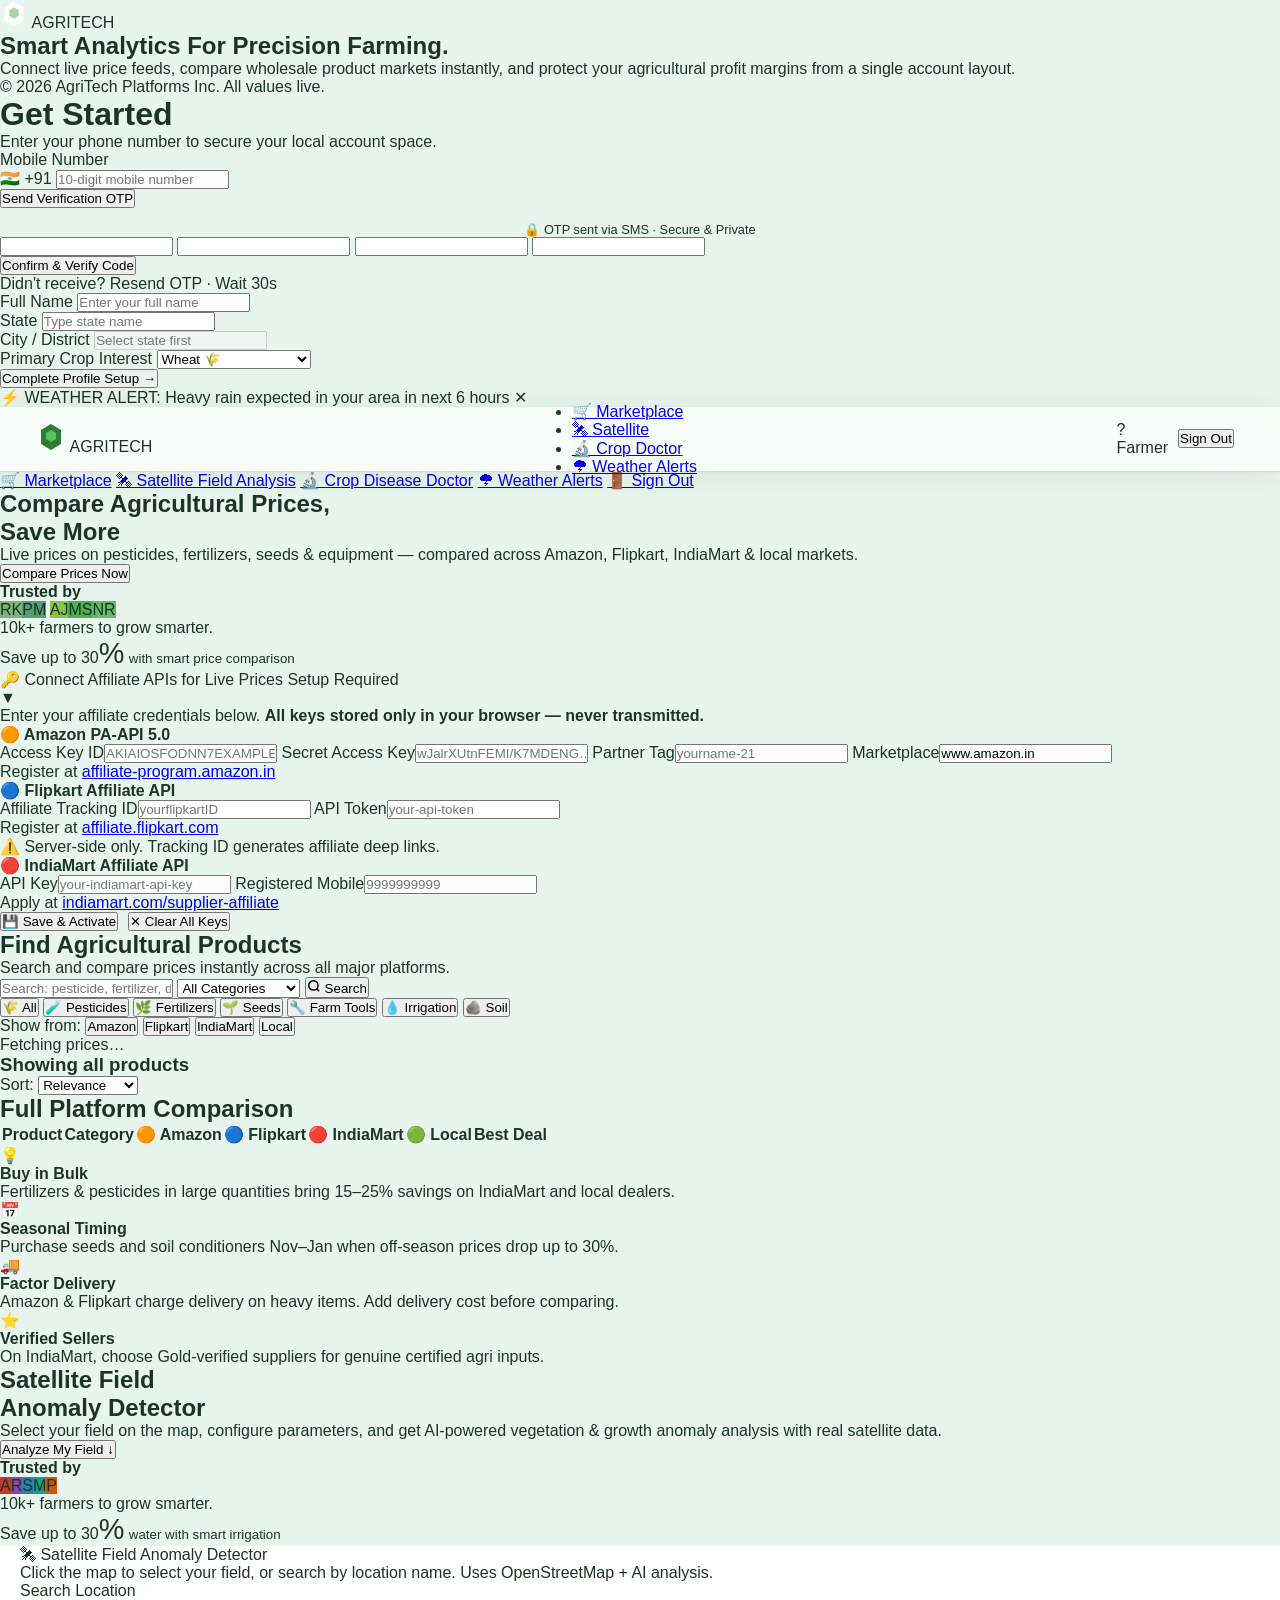
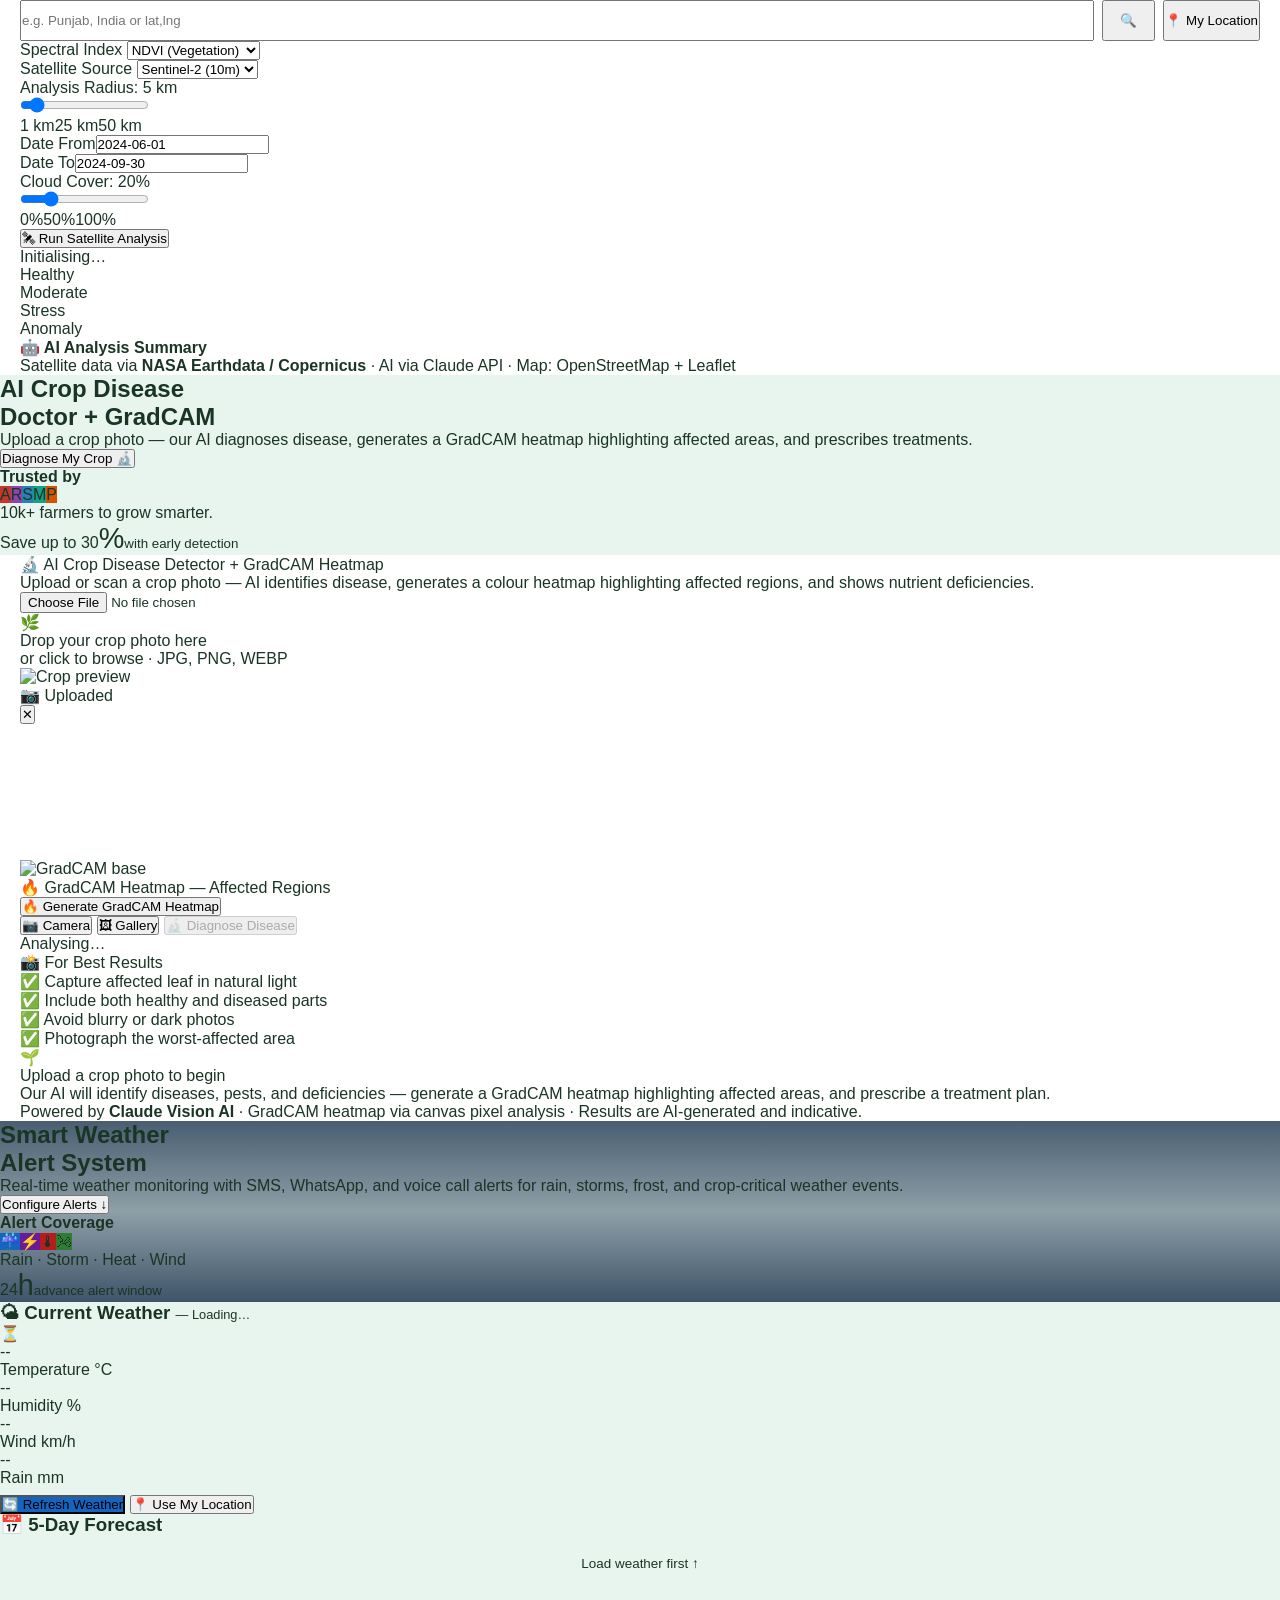
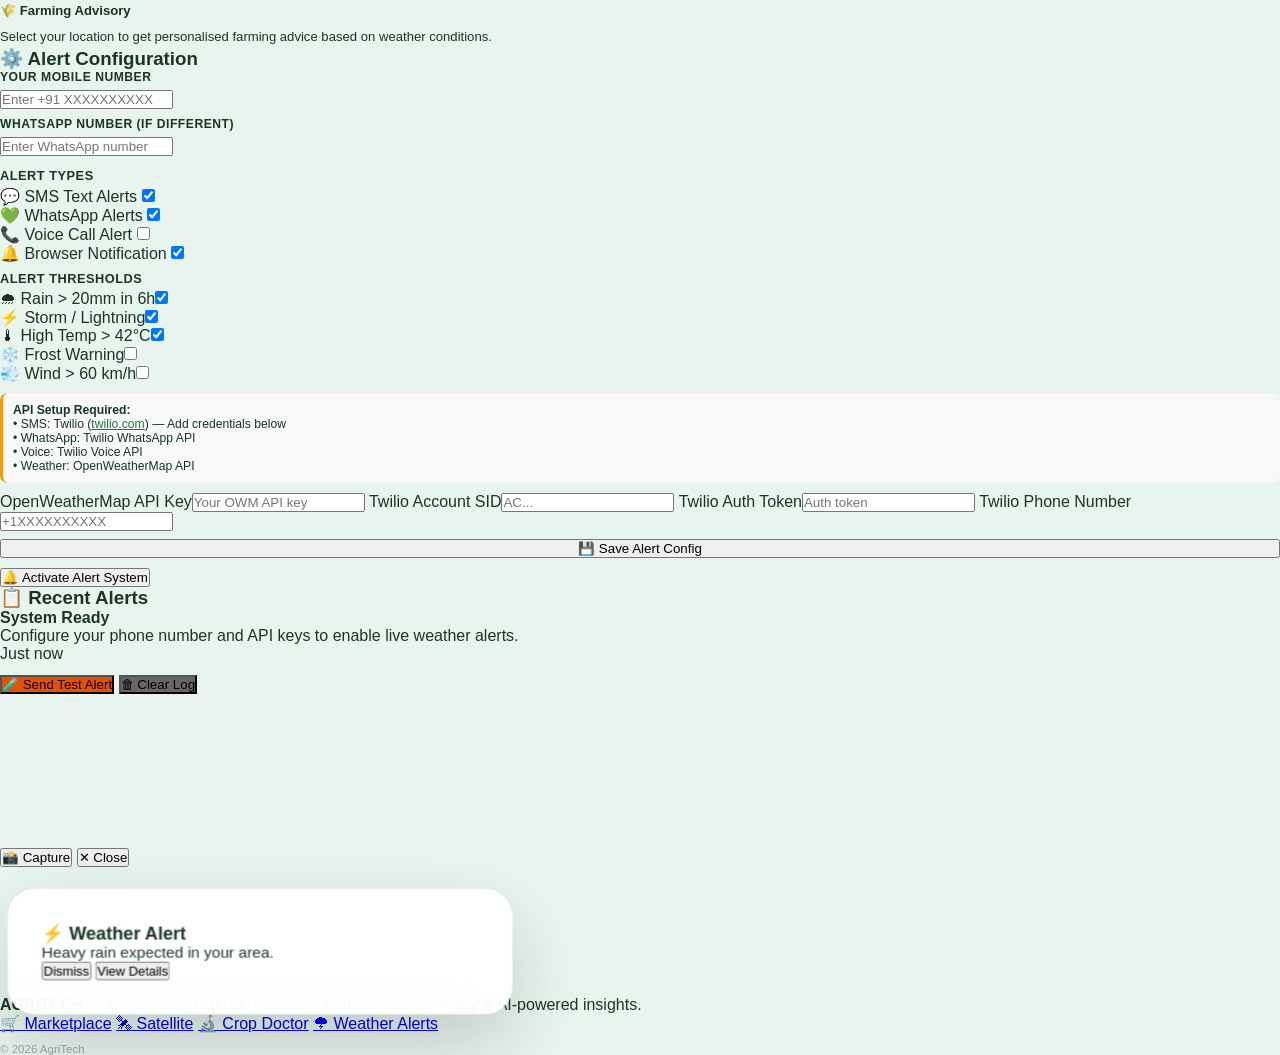
==== commit 81513d28: "Update print statement from 'Hello' to 'Goodbye'" ====
--- a/index.html
+++ b/index.html
@@ -1,4 +1,3 @@
-
 <!DOCTYPE html>
 <html lang="en">
 <head>
@@ -6,507 +5,8 @@
 <meta name="viewport" content="width=device-width, initial-scale=1.0"/>
 <title>AgriTech — Smart Farming Platform</title>
 <link href="https://fonts.googleapis.com/css2?family=Playfair+Display:wght@700;800;900&family=DM+Sans:wght@300;400;500;600;700&display=swap" rel="stylesheet"/>
-<style>
-/* ═══════════════════════════════════════════════════
-   RESET + VARIABLES
-═══════════════════════════════════════════════════ */
-*{margin:0;padding:0;box-sizing:border-box;}
-:root{
-  --green:#2e7d32;--green-l:#4caf50;--green-bright:#56c45a;
-  --dark:#1a2a1a;--text:#333;--muted:#777;--bg:#e8ede8;
-  --white:#fff;--r:16px;--shadow:0 4px 24px rgba(0,0,0,.12);
-  --border:#d4e4d4;
-}
-html{scroll-behavior:smooth;}
-body{font-family:'DM Sans',sans-serif;background:var(--bg);color:var(--text);min-height:100vh;}
-
-/* ═══ APP SHELL ═══ */
-#app-login{display:flex;align-items:center;justify-content:center;min-height:100vh;background:var(--bg);}
-#app-main{display:none;}
-
-/* ═══ LOGIN / SIGN-IN ═══ */
-.signin-container{
-  background:#fff;width:100%;max-width:1000px;min-height:600px;
-  display:flex;border-radius:24px;overflow:hidden;
-  box-shadow:0 10px 40px rgba(0,0,0,.12);margin:20px;
-}
-.brand-side{
-  flex:1;
-  background:linear-gradient(135deg,rgba(46,125,50,.9),rgba(27,94,32,.95)),
-  url('https://images.unsplash.com/photo-1592982537447-7440771109a2?auto=format&fit=crop&q=80&w=1000')no-repeat center center;
-  background-size:cover;color:#fff;padding:48px;
-  display:flex;flex-direction:column;justify-content:space-between;
-}
-@media(max-width:768px){.brand-side{display:none;}.signin-container{margin:12px;}}
-.brand-logo{display:flex;align-items:center;gap:10px;font-weight:700;font-size:1.2rem;letter-spacing:1px;}
-.brand-quote h2{font-family:'Playfair Display',serif;font-size:2.4rem;line-height:1.2;margin-bottom:16px;}
-.brand-quote p{color:#c8e6c9;font-size:.95rem;line-height:1.5;}
-.brand-footer{font-size:.8rem;color:#a5d6a7;}
-.form-side{flex:1.1;padding:48px;display:flex;flex-direction:column;justify-content:center;}
-.form-header h1{font-family:'Playfair Display',serif;font-size:2.2rem;color:var(--dark);margin-bottom:8px;}
-.form-header p{color:var(--muted);font-size:.9rem;margin-bottom:32px;}
-.auth-step{display:none;}
-.auth-step.active{display:block;}
-.form-group{margin-bottom:20px;}
-.form-group label{display:block;font-size:.75rem;font-weight:700;text-transform:uppercase;letter-spacing:.5px;margin-bottom:8px;color:var(--muted);}
-.form-group input,.form-group select{width:100%;padding:12px 16px;border:1.5px solid #d4ebd4;border-radius:12px;font-family:'DM Sans',sans-serif;font-size:.95rem;outline:none;transition:all .2s;}
-.form-group input:focus,.form-group select:focus{border-color:var(--green);box-shadow:0 0 0 4px rgba(46,125,50,.1);}
-.btn-action{width:100%;background:var(--green);color:#fff;border:none;padding:14px;border-radius:50px;font-size:.95rem;font-weight:600;cursor:pointer;font-family:'DM Sans',sans-serif;transition:background .2s;margin-top:10px;}
-.btn-action:hover{background:#1b5e20;}
-.btn-action:disabled{background:#aaa;cursor:not-allowed;}
-.otp-matrix{display:flex;gap:12px;justify-content:center;margin:24px 0;}
-.otp-cell{width:56px;height:56px;text-align:center;font-size:1.4rem;font-weight:700;border:1.5px solid #d4ebd4;border-radius:12px;outline:none;transition:border-color .2s;}
-.otp-cell:focus{border-color:var(--green);}
-.otp-resend{text-align:center;font-size:.83rem;color:var(--muted);margin-top:8px;}
-.otp-resend a{color:var(--green);cursor:pointer;text-decoration:none;font-weight:600;}
-.phone-row{display:flex;gap:8px;}
-.phone-flag{padding:12px 14px;border:1.5px solid #d4ebd4;border-radius:12px;font-size:.95rem;background:#f8fdf8;}
-
-/* ═══ NAV ═══ */
-#global-nav{
-  background:rgba(255,255,255,.97);backdrop-filter:blur(12px);
-  display:flex;align-items:center;justify-content:space-between;
-  padding:0 48px;height:68px;position:sticky;top:0;z-index:500;
-  border-bottom:1px solid #e8f0e8;box-shadow:0 2px 12px rgba(0,0,0,.06);
-}
-.logo{display:flex;align-items:center;gap:10px;font-family:'Playfair Display',serif;font-size:1.2rem;font-weight:800;color:var(--dark);text-decoration:none;cursor:pointer;}
-#global-nav ul{list-style:none;display:flex;gap:4px;}
-#global-nav ul a{display:block;text-decoration:none;font-size:.88rem;color:var(--muted);font-weight:500;padding:6px 12px;border-radius:50px;transition:all .2s;}
-#global-nav ul a:hover{color:var(--dark);background:#f0f6f0;}
-#global-nav ul a.active{color:var(--green);background:#e8f5e9;font-weight:600;}
-.nav-right{display:flex;align-items:center;gap:10px;}
-.nav-user{display:flex;align-items:center;gap:8px;font-size:.85rem;font-weight:600;color:var(--dark);}
-.nav-avatar{width:34px;height:34px;border-radius:50%;background:var(--green);color:#fff;display:flex;align-items:center;justify-content:center;font-weight:700;font-size:.85rem;}
-.btn-logout{background:transparent;border:2px solid #ddd;color:var(--muted);padding:6px 16px;border-radius:50px;font-size:.82rem;font-weight:600;cursor:pointer;transition:all .2s;font-family:'DM Sans',sans-serif;}
-.btn-logout:hover{border-color:#f44336;color:#f44336;}
-.hamburger{display:none;flex-direction:column;gap:5px;cursor:pointer;padding:4px;}
-.hamburger span{width:22px;height:2px;background:var(--dark);border-radius:2px;transition:all .3s;}
-.mobile-menu{display:none;position:fixed;top:68px;left:0;right:0;background:#fff;z-index:499;border-bottom:1px solid #e8f0e8;padding:12px 20px;box-shadow:0 8px 24px rgba(0,0,0,.1);}
-.mobile-menu.open{display:block;}
-.mobile-menu a{display:block;padding:11px 14px;text-decoration:none;font-size:.92rem;color:var(--dark);font-weight:500;border-radius:10px;transition:background .2s;}
-.mobile-menu a:hover{background:#f0f6f0;}
-.mobile-menu a.active{color:var(--green);background:#e8f5e9;font-weight:600;}
-
-/* ═══ PAGE SECTIONS ═══ */
-.page-section{display:none;}
-.page-section.active{display:block;}
-
-/* ═══ HERO ═══ */
-.hero{position:relative;min-height:510px;display:flex;flex-direction:column;align-items:center;justify-content:center;text-align:center;padding:60px 24px 80px;overflow:hidden;}
-.hero h1{font-family:'Playfair Display',serif;font-size:clamp(2rem,4.5vw,3.3rem);font-weight:800;color:#fff;max-width:700px;margin-bottom:16px;text-shadow:0 2px 12px rgba(0,0,0,.25);line-height:1.18;}
-.hero p{font-size:1rem;color:rgba(255,255,255,.88);max-width:510px;line-height:1.65;margin-bottom:32px;}
-.btn-demo{background:var(--green);color:#fff;border:none;padding:14px 34px;border-radius:50px;font-size:.98rem;font-weight:600;cursor:pointer;font-family:'DM Sans',sans-serif;transition:background .2s,transform .15s;box-shadow:0 6px 24px rgba(46,125,50,.4);}
-.btn-demo:hover{background:#1b5e20;transform:translateY(-2px);}
-.hero-stats{position:absolute;bottom:0;left:0;right:0;display:flex;justify-content:space-between;align-items:flex-end;padding:0 52px 26px;}
-.hero-stat-left{color:#fff;font-size:.88rem;}
-.hero-stat-left strong{display:block;font-weight:700;font-size:.95rem;margin-bottom:5px;}
-.avatars{display:flex;margin-bottom:5px;}
-.avatars span{width:32px;height:32px;border-radius:50%;border:2px solid #fff;margin-left:-7px;display:flex;align-items:center;justify-content:center;font-size:9px;color:#fff;font-weight:700;}
-.avatars span:first-child{margin-left:0;}
-.hero-stat-right{text-align:right;color:#fff;}
-.hero-stat-right .big{font-family:'Playfair Display',serif;font-size:2.8rem;font-weight:800;line-height:1;}
-.hero-stat-right small{display:block;font-size:.84rem;opacity:.9;margin-top:2px;}
-
-/* ═══ WEATHER ALERT BANNER ═══ */
-#weather-alert-banner{
-  display:none;background:linear-gradient(90deg,#e65100,#ff9800);color:#fff;
-  padding:10px 48px;font-size:.86rem;font-weight:600;
-  display:flex;align-items:center;gap:12px;cursor:pointer;position:relative;z-index:400;
-}
-#weather-alert-banner.hide{display:none!important;}
-.alert-pulse{width:10px;height:10px;border-radius:50%;background:#fff;animation:alertpulse .8s ease-in-out infinite;}
-@keyframes alertpulse{0%,100%{opacity:1;transform:scale(1);}50%{opacity:.5;transform:scale(1.3);}}
-.alert-close{margin-left:auto;opacity:.7;cursor:pointer;font-size:1.1rem;padding:2px 6px;}
-.alert-close:hover{opacity:1;}
-
-/* ═══ MARKETPLACE ═══ */
-#page-marketplace .hero{background:linear-gradient(to bottom,rgba(10,40,10,.55),rgba(10,40,10,.28) 55%,rgba(10,40,10,.62)),url('https://images.unsplash.com/photo-1500382017468-9049fed747ef?w=1600&q=80')center/cover no-repeat;}
-.api-config-wrap{background:#fff;border-bottom:2px solid #e2ece2;}
-.api-config-toggle{display:flex;align-items:center;justify-content:space-between;padding:14px 48px;cursor:pointer;user-select:none;}
-.api-config-toggle .label{display:flex;align-items:center;gap:10px;font-weight:600;font-size:.9rem;color:var(--dark);}
-.pulsedot{width:10px;height:10px;border-radius:50%;background:#ff9800;display:inline-block;}
-.pulsedot.connected{background:var(--green);}
-.api-status{font-size:.78rem;padding:4px 12px;border-radius:50px;font-weight:600;margin-left:4px;}
-.api-status.ok{background:#e8f5e9;color:var(--green);}
-.api-status.miss{background:#fff3e0;color:#e65100;}
-.chevron{font-size:1rem;transition:transform .25s;color:var(--muted);}
-.chevron.open{transform:rotate(180deg);}
-.api-config-panel{display:none;padding:4px 48px 28px;border-top:1px solid #eef4ee;}
-.api-config-panel.show{display:block;}
-.api-note-top{font-size:.83rem;color:var(--muted);line-height:1.6;margin-bottom:18px;background:#f8fdf8;padding:10px 14px;border-radius:9px;border-left:3px solid var(--green);}
-.api-grid{display:grid;grid-template-columns:repeat(auto-fit,minmax(280px,1fr));gap:18px;margin-bottom:16px;}
-.api-block{background:#f8fdf8;border:1.5px solid #d0e8d0;border-radius:12px;padding:15px 17px;}
-.api-block h4{font-size:.83rem;font-weight:700;margin-bottom:12px;}
-.api-block label{display:block;font-size:.72rem;color:var(--muted);font-weight:600;margin-bottom:3px;text-transform:uppercase;letter-spacing:.4px;}
-.api-block input{width:100%;border:1.5px solid #c8e0c8;border-radius:8px;padding:7px 11px;font-size:.82rem;font-family:'DM Sans',sans-serif;outline:none;background:#fff;margin-bottom:9px;transition:border .2s;}
-.api-block input:focus{border-color:var(--green);}
-.api-block .anote{font-size:.73rem;color:var(--muted);line-height:1.5;margin-top:2px;}
-.api-block .anote a{color:var(--green);text-decoration:none;}
-.api-block .warn{font-size:.71rem;color:#e65100;margin-top:5px;line-height:1.4;}
-.btn-save{background:var(--green);color:#fff;border:none;padding:9px 26px;border-radius:50px;font-size:.86rem;font-weight:600;cursor:pointer;font-family:'DM Sans',sans-serif;transition:background .2s;margin-right:10px;}
-.btn-save:hover{background:#1b5e20;}
-.btn-clear-keys{background:#666;color:#fff;border:none;padding:9px 22px;border-radius:50px;font-size:.84rem;font-weight:600;cursor:pointer;font-family:'DM Sans',sans-serif;transition:background .2s;}
-.btn-clear-keys:hover{background:#444;}
-.main{max-width:1240px;margin:0 auto;padding:44px 24px 72px;}
-.search-section{margin-bottom:34px;}
-.search-section h2,.compare-section h2,.how-section h2{font-family:'Playfair Display',serif;font-size:1.6rem;font-weight:700;color:var(--dark);margin-bottom:4px;}
-.search-section p{color:var(--muted);margin-bottom:16px;font-size:.88rem;}
-.search-bar{display:flex;gap:10px;flex-wrap:wrap;}
-.search-bar input{flex:1;min-width:210px;border:1.5px solid #c8e0c8;border-radius:50px;padding:11px 20px;font-size:.9rem;font-family:'DM Sans',sans-serif;outline:none;background:#fff;transition:border .2s;}
-.search-bar input:focus{border-color:var(--green);}
-.search-bar select{border:1.5px solid #c8e0c8;border-radius:50px;padding:11px 16px;font-size:.88rem;font-family:'DM Sans',sans-serif;background:#fff;outline:none;cursor:pointer;}
-.btn-search{background:var(--green);color:#fff;border:none;padding:11px 26px;border-radius:50px;font-size:.9rem;font-weight:600;cursor:pointer;font-family:'DM Sans',sans-serif;transition:background .2s,transform .15s;display:flex;align-items:center;gap:6px;}
-.btn-search:hover{background:#1b5e20;transform:translateY(-1px);}
-.cats{display:flex;gap:8px;flex-wrap:wrap;margin-bottom:28px;}
-.cat-pill{padding:6px 16px;border-radius:50px;border:1.5px solid #c8e0c8;background:#fff;font-size:.8rem;font-weight:500;color:var(--muted);cursor:pointer;transition:all .18s;}
-.cat-pill:hover,.cat-pill.active{background:var(--green);color:#fff;border-color:var(--green);}
-.platform-row{display:flex;align-items:center;gap:9px;margin-bottom:22px;flex-wrap:wrap;}
-.platform-row>span{font-size:.86rem;color:var(--muted);font-weight:500;}
-.plat-btn{display:flex;align-items:center;gap:5px;padding:6px 13px;border-radius:50px;border:1.5px solid #ddd;background:#fff;font-size:.78rem;font-weight:600;cursor:pointer;transition:all .18s;font-family:'DM Sans',sans-serif;opacity:.45;}
-.plat-btn.on{opacity:1;}
-.plat-btn.amz.on{background:#fff8ee;border-color:#e47911;color:#e47911;}
-.plat-btn.fk.on{background:#eef4ff;border-color:#2874f0;color:#2874f0;}
-.plat-btn.im.on{background:#fff0f0;border-color:#e02020;color:#e02020;}
-.plat-btn.lc.on{background:#f0faf0;border-color:var(--green);color:var(--green);}
-.pdot{width:8px;height:8px;border-radius:50%;}
-.loading{display:none;text-align:center;padding:44px;color:var(--muted);}
-.spinner-big{width:36px;height:36px;border:3px solid #e0e0e0;border-top-color:var(--green);border-radius:50%;animation:spin .8s linear infinite;margin:0 auto 12px;}
-@keyframes spin{to{transform:rotate(360deg);}}
-.lsteps span{display:block;font-size:.8rem;padding:2px 0;}
-.lsteps span.done{color:var(--green);}
-.lsteps span.cur{color:var(--dark);font-weight:600;}
-.results-header{display:flex;align-items:center;justify-content:space-between;margin-bottom:16px;flex-wrap:wrap;gap:8px;}
-.results-header h3{font-size:1rem;font-weight:600;color:var(--dark);}
-.sort-row{display:flex;align-items:center;gap:7px;font-size:.8rem;color:var(--muted);}
-.sort-row select{border:1px solid #ddd;border-radius:8px;padding:4px 10px;font-size:.8rem;font-family:'DM Sans',sans-serif;background:#fff;outline:none;}
-.products-grid{display:grid;grid-template-columns:repeat(auto-fill,minmax(268px,1fr));gap:18px;margin-bottom:36px;}
-.pcard{background:#fff;border-radius:var(--r);border:1.5px solid #e2ece2;overflow:hidden;transition:transform .2s,box-shadow .2s;position:relative;}
-.pcard:hover{transform:translateY(-4px);box-shadow:var(--shadow);}
-.pimg{width:100%;height:126px;background:#f4faf4;display:flex;align-items:center;justify-content:center;font-size:3rem;}
-.badge-best{position:absolute;top:9px;right:9px;background:var(--green);color:#fff;font-size:.68rem;font-weight:700;padding:3px 9px;border-radius:50px;}
-.badge-live{position:absolute;top:9px;left:9px;background:#e8f5e9;color:var(--green);font-size:.66rem;font-weight:700;padding:3px 8px;border-radius:50px;border:1px solid #b8ddb8;}
-.pbody{padding:13px 15px 15px;}
-.pcat{font-size:.7rem;color:var(--green);font-weight:700;text-transform:uppercase;letter-spacing:.5px;margin-bottom:3px;}
-.pname{font-weight:700;font-size:.92rem;color:var(--dark);margin-bottom:9px;line-height:1.35;}
-.pprices{display:flex;flex-direction:column;gap:5px;margin-bottom:11px;}
-.prow{display:flex;align-items:center;justify-content:space-between;background:#f8faf8;border-radius:9px;padding:6px 10px;border:1px solid #e8f0e8;text-decoration:none;transition:border .18s;}
-.prow:hover{border-color:#b8ddb8;background:#f0faf0;}
-.prow.cheap{background:#e8f5e9;border-color:#b8ddb8;}
-.prow .pn{font-size:.76rem;font-weight:600;display:flex;align-items:center;gap:4px;color:var(--dark);}
-.prow .pv{font-size:.9rem;font-weight:700;}
-.prow.cheap .pv{color:var(--green);}
-.camz{color:#e47911;}.cfk{color:#2874f0;}.cim{color:#e02020;}.clc{color:var(--green);}
-.live-tag{font-size:.61rem;background:#e8f5e9;color:var(--green);padding:1px 5px;border-radius:4px;margin-left:3px;}
-.savtag{font-size:.72rem;color:var(--muted);margin-bottom:8px;}
-.btn-buy{display:block;width:100%;background:var(--green);color:#fff;border:none;padding:8px;border-radius:9px;font-size:.83rem;font-weight:600;cursor:pointer;font-family:'DM Sans',sans-serif;transition:background .18s;text-align:center;text-decoration:none;}
-.btn-buy:hover{background:#1b5e20;}
-.compare-section{margin-bottom:44px;}
-.compare-section h2{font-size:1.4rem;}
-.tw{overflow-x:auto;border-radius:14px;box-shadow:0 2px 16px rgba(0,0,0,.07);}
-.ctable{width:100%;border-collapse:collapse;background:#fff;}
-.ctable th{background:var(--green);color:#fff;font-size:.8rem;font-weight:600;padding:11px 14px;text-align:left;white-space:nowrap;}
-.ctable td{padding:10px 14px;font-size:.82rem;border-bottom:1px solid #f0f4f0;vertical-align:middle;}
-.ctable tr:last-child td{border-bottom:none;}
-.ctable tr:hover td{background:#f8fdf8;}
-.tbest{background:#e8f5e9;color:#2e7d32;font-size:.66rem;font-weight:700;padding:2px 8px;border-radius:50px;margin-left:4px;}
-.pcell{font-weight:700;}.plo{color:#2e7d32;}.phi{color:#c62828;}
-.plink{text-decoration:none;color:inherit;border-bottom:1px dotted #ccc;}
-.plink:hover{border-bottom-color:var(--green);color:var(--green);}
-.tips{background:linear-gradient(135deg,#e8f5e9,#f1f8e9);border-radius:var(--r);padding:26px 30px;border:1.5px solid #c8e6c9;display:flex;gap:22px;flex-wrap:wrap;margin-bottom:44px;}
-.tip{flex:1;min-width:180px;}
-.tip .icon{font-size:1.6rem;margin-bottom:6px;}
-.tip h4{font-weight:700;color:var(--dark);font-size:.87rem;margin-bottom:3px;}
-.tip p{font-size:.77rem;color:var(--muted);line-height:1.55;}
-
-/* ═══ SATELLITE ═══ */
-#page-satellite .hero{background:linear-gradient(to bottom,rgba(10,40,10,.42),rgba(10,40,10,.2) 50%,rgba(10,40,10,.68)),url('https://images.unsplash.com/photo-1504386106331-3e4e71712b38?w=1600&q=80')center/cover no-repeat;}
-.tool-section,.crop-tool{background:#fff;padding:40px;}
-.section-title{font-family:'Playfair Display',serif;font-size:1.6rem;font-weight:700;color:var(--dark);margin-bottom:4px;}
-.section-sub{font-size:.86rem;color:var(--muted);margin-bottom:30px;}
-.sat-tool-grid{display:grid;grid-template-columns:1fr 1.4fr;gap:28px;}
-.ctrl-panel{display:flex;flex-direction:column;gap:18px;}
-.field-label{display:block;font-size:.76rem;font-weight:700;text-transform:uppercase;letter-spacing:.5px;color:var(--muted);margin-bottom:6px;}
-.ctrl-panel input[type=text]{width:100%;border:1.5px solid var(--border);border-radius:12px;padding:10px 14px;font-size:.88rem;font-family:'DM Sans',sans-serif;outline:none;background:#fff;transition:border .2s;}
-.ctrl-panel input[type=text]:focus{border-color:var(--green);}
-.ctrl-panel select{width:100%;border:1.5px solid var(--border);border-radius:12px;padding:10px 14px;font-size:.88rem;font-family:'DM Sans',sans-serif;background:#fff;outline:none;cursor:pointer;}
-.row2{display:grid;grid-template-columns:1fr 1fr;gap:12px;}
-.range-wrap{margin-top:4px;}
-.range-wrap input[type=range]{width:100%;accent-color:var(--green);}
-.range-labels{display:flex;justify-content:space-between;font-size:.7rem;color:var(--muted);margin-top:2px;}
-.btn-analyze{background:var(--green);color:#fff;border:none;padding:13px;border-radius:12px;font-size:.92rem;font-weight:700;cursor:pointer;font-family:'DM Sans',sans-serif;transition:background .2s,transform .15s;box-shadow:0 5px 20px rgba(46,125,50,.35);display:flex;align-items:center;justify-content:center;gap:8px;width:100%;margin-top:4px;}
-.btn-analyze:hover:not(:disabled){background:#1b5e20;transform:translateY(-1px);}
-.btn-analyze:disabled{background:#aaa;cursor:not-allowed;box-shadow:none;transform:none;}
-.btn-loc{background:#2979ff;color:#fff;border:none;padding:10px 14px;border-radius:12px;font-size:.82rem;font-weight:600;cursor:pointer;font-family:'DM Sans',sans-serif;white-space:nowrap;transition:background .2s;}
-.btn-loc:hover{background:#1565c0;}
-#status-bar-sat{display:none;align-items:center;gap:10px;background:#e8f5e9;border-radius:10px;padding:11px 14px;font-size:.83rem;color:var(--green);font-weight:500;}
-#status-bar-sat.show{display:flex;}
-.spinner-sm{width:16px;height:16px;border:2px solid #c8e6c9;border-top-color:var(--green);border-radius:50%;animation:spin .7s linear infinite;flex-shrink:0;}
-.legend{display:flex;flex-wrap:wrap;gap:10px;}
-.chip{display:flex;align-items:center;gap:5px;font-size:.76rem;color:var(--muted);}
-.dot{width:10px;height:10px;border-radius:50%;}
-.map-panel{display:flex;flex-direction:column;gap:14px;}
-#sat-map{height:380px;border-radius:14px;border:1.5px solid var(--border);overflow:hidden;}
-.results-grid{display:grid;grid-template-columns:repeat(3,1fr);gap:12px;}
-.result-card{background:#f8fdf8;border-radius:12px;padding:14px 16px;border:1.5px solid var(--border);text-align:center;}
-.result-card.healthy{border-color:#a5d6a7;background:#e8f5e9;}
-.result-card.stress{border-color:#ffe082;background:#fff8e1;}
-.result-card.anomaly{border-color:#ef9a9a;background:#ffebee;}
-.rc-label{font-size:.72rem;font-weight:700;text-transform:uppercase;letter-spacing:.5px;color:var(--muted);margin-bottom:4px;}
-.rc-val{font-size:1.6rem;font-weight:800;color:var(--dark);}
-#info-box{display:none;background:#f8fdf8;border-radius:12px;border:1.5px solid var(--border);padding:16px;font-size:.85rem;line-height:1.65;color:var(--dark);}
-#info-box.show{display:block;}
-#info-box h4{font-weight:700;color:var(--green);margin-bottom:8px;font-size:.9rem;}
-#anomaly-list{display:none;background:#fff;border-radius:12px;border:1.5px solid var(--border);padding:14px;}
-#anomaly-list.show{display:block;}
-.anomaly-item{display:flex;align-items:flex-start;gap:10px;padding:10px;border-radius:10px;background:#fff8e1;margin-bottom:8px;border:1px solid #ffe082;}
-.anomaly-item.critical{background:#ffebee;border-color:#ef9a9a;}
-.anomaly-item:last-child{margin-bottom:0;}
-.ai-icon{font-size:1.2rem;flex-shrink:0;}
-.ai-title{font-size:.83rem;font-weight:700;color:var(--dark);}
-.ai-desc{font-size:.77rem;color:var(--muted);line-height:1.5;margin-top:2px;}
-.api-note{text-align:center;font-size:.76rem;color:var(--muted);padding:16px 40px 24px;background:#fff;border-top:1px solid #eee;}
-
-/* ═══ CROP DOCTOR ═══ */
-#page-crop .hero{background:linear-gradient(to bottom,rgba(10,40,10,.45),rgba(10,40,10,.22) 50%,rgba(10,40,10,.72)),url('https://images.unsplash.com/photo-1560493676-04071c5f467b?w=1600&q=80')center/cover no-repeat;}
-.crop-tool-grid{display:grid;grid-template-columns:1fr 1fr;gap:28px;}
-.upload-panel{display:flex;flex-direction:column;gap:16px;}
-.dropzone{border:2.5px dashed var(--border);border-radius:18px;padding:32px 20px;text-align:center;cursor:pointer;background:#f4f6f4;transition:border-color .25s,background .25s;position:relative;}
-.dropzone:hover,.dropzone.drag{border-color:var(--green);background:#e8f5e9;}
-.dropzone input[type=file]{position:absolute;inset:0;opacity:0;cursor:pointer;width:100%;height:100%;}
-.dz-icon{font-size:44px;margin-bottom:10px;}
-.dz-title{font-size:15px;font-weight:700;color:var(--dark);margin-bottom:4px;}
-.dz-sub{font-size:12px;color:var(--muted);}
-.preview-wrap{position:relative;border-radius:14px;overflow:hidden;background:#000;display:none;}
-.preview-wrap img{width:100%;max-height:280px;object-fit:cover;display:block;}
-.preview-badge{position:absolute;top:10px;left:10px;background:rgba(0,0,0,.55);color:#fff;font-size:11px;font-weight:700;padding:4px 10px;border-radius:999px;backdrop-filter:blur(4px);}
-.btn-clear-img{position:absolute;top:10px;right:10px;background:rgba(255,255,255,.85);color:#c62828;border:none;width:28px;height:28px;border-radius:50%;cursor:pointer;font-size:14px;font-weight:700;display:flex;align-items:center;justify-content:center;}
-
-/* GradCAM Heatmap overlay */
-.gradcam-wrap{position:relative;display:none;border-radius:14px;overflow:hidden;}
-.gradcam-wrap.show{display:block;}
-#gradcam-canvas{position:absolute;top:0;left:0;width:100%;height:100%;border-radius:14px;}
-#gradcam-base{width:100%;max-height:280px;object-fit:cover;display:block;border-radius:14px;}
-.gradcam-badge{position:absolute;top:10px;left:10px;background:rgba(0,0,0,.7);color:#fff;font-size:11px;font-weight:700;padding:4px 10px;border-radius:999px;backdrop-filter:blur(4px);}
-.gradcam-legend{display:flex;align-items:center;gap:8px;padding:8px 12px;background:#f8f8f8;border-radius:0 0 14px 14px;border:1.5px solid #e0e0e0;border-top:none;}
-.gradcam-bar{flex:1;height:10px;border-radius:5px;background:linear-gradient(90deg,#0000ff,#00ff00,#ffff00,#ff8000,#ff0000);}
-.gradcam-labels{display:flex;justify-content:space-between;font-size:.68rem;color:var(--muted);margin-top:2px;}
-.deficiency-tags{display:flex;flex-wrap:wrap;gap:6px;margin-top:8px;}
-.def-tag{padding:4px 10px;border-radius:50px;font-size:.72rem;font-weight:700;border:1.5px solid;}
-.def-tag.nitrogen{background:#fff3e0;color:#e65100;border-color:#ffcc80;}
-.def-tag.phosphorus{background:#e8eaf6;color:#3949ab;border-color:#9fa8da;}
-.def-tag.potassium{background:#fce4ec;color:#c62828;border-color:#f48fb1;}
-.def-tag.iron{background:#f1f8e9;color:#33691e;border-color:#aed581;}
-.def-tag.disease{background:#ffebee;color:#b71c1c;border-color:#ef9a9a;}
-.def-tag.healthy{background:#e8f5e9;color:#2e7d32;border-color:#a5d6a7;}
-
-.action-row{display:grid;grid-template-columns:1fr 1fr;gap:10px;}
-.btn-cam{background:#f4f6f4;color:var(--dark);border:1.5px solid var(--border);padding:12px;border-radius:12px;font-size:14px;font-weight:600;cursor:pointer;font-family:'DM Sans',sans-serif;display:flex;align-items:center;justify-content:center;gap:6px;transition:all .2s;}
-.btn-cam:hover{border-color:var(--green);color:var(--green);background:#e8f5e9;}
-.btn-analyze-crop{background:var(--green);color:#fff;border:none;padding:12px;border-radius:12px;font-size:14px;font-weight:700;cursor:pointer;font-family:'DM Sans',sans-serif;display:flex;align-items:center;justify-content:center;gap:8px;box-shadow:0 5px 18px rgba(46,125,50,.38);transition:background .2s,transform .15s;grid-column:span 2;}
-.btn-analyze-crop:hover:not(:disabled){background:var(--green-l);transform:translateY(-1px);}
-.btn-analyze-crop:disabled{background:#aaa;cursor:not-allowed;transform:none;box-shadow:none;}
-.btn-heatmap{background:#7b1fa2;color:#fff;border:none;padding:9px;border-radius:10px;font-size:.82rem;font-weight:700;cursor:pointer;font-family:'DM Sans',sans-serif;transition:background .2s;margin-top:4px;width:100%;display:none;}
-.btn-heatmap.show{display:block;}
-.btn-heatmap:hover{background:#6a1b9a;}
-.status-bar-crop{display:none;align-items:center;gap:10px;background:#e8f5e9;border-radius:10px;padding:11px 14px;font-size:13px;color:var(--green);font-weight:500;}
-.status-bar-crop.show{display:flex;}
-.tips-box{background:#f4f6f4;border-radius:12px;padding:14px 16px;}
-.tips-title{font-size:12px;font-weight:700;text-transform:uppercase;letter-spacing:.7px;color:var(--muted);margin-bottom:8px;}
-.tip-item{font-size:12px;color:var(--dark);display:flex;gap:7px;margin-bottom:5px;}
-#cam-overlay{display:none;position:fixed;inset:0;background:rgba(0,0,0,.85);z-index:9999;align-items:center;justify-content:center;flex-direction:column;gap:16px;}
-#cam-overlay.show{display:flex;}
-#cam-video{width:360px;max-width:94vw;border-radius:16px;}
-.cam-controls{display:flex;gap:12px;}
-.btn-snap{background:var(--green);color:#fff;border:none;padding:12px 28px;border-radius:999px;font-size:15px;font-weight:700;cursor:pointer;font-family:'DM Sans',sans-serif;box-shadow:0 4px 16px rgba(46,125,50,.45);}
-.btn-close-cam{background:#444;color:#fff;border:none;padding:12px 22px;border-radius:999px;font-size:15px;font-weight:600;cursor:pointer;font-family:'DM Sans',sans-serif;}
-.results-panel{display:flex;flex-direction:column;gap:16px;}
-.empty-state{flex:1;display:flex;flex-direction:column;align-items:center;justify-content:center;text-align:center;background:#f4f6f4;border-radius:18px;padding:48px 24px;color:var(--muted);font-size:14px;gap:10px;min-height:360px;}
-.empty-icon{font-size:52px;}
-.empty-title{font-size:16px;font-weight:700;color:var(--dark);}
-.diag-card{background:#f4f6f4;border-radius:18px;padding:22px;display:flex;flex-direction:column;gap:16px;animation:fadeUp .4s ease;}
-@keyframes fadeUp{from{opacity:0;transform:translateY(16px);}to{opacity:1;transform:translateY(0);}}
-.disease-header{display:flex;align-items:flex-start;justify-content:space-between;gap:12px;}
-.disease-name{font-family:'Playfair Display',serif;font-size:20px;font-weight:700;color:var(--dark);}
-.severity-chip{padding:4px 12px;border-radius:999px;font-size:11px;font-weight:700;text-transform:uppercase;letter-spacing:.5px;white-space:nowrap;}
-.sev-low{background:#e8f5e9;color:#2e7d32;}
-.sev-medium{background:#fff3e0;color:#e65100;}
-.sev-high{background:#ffebee;color:#c62828;}
-.sev-critical{background:#b71c1c;color:#fff;}
-.survival-label{font-size:12px;font-weight:700;text-transform:uppercase;letter-spacing:.6px;color:var(--muted);margin-bottom:8px;display:flex;justify-content:space-between;align-items:center;}
-.survival-pct{font-size:22px;font-weight:900;}
-.meter-track{height:14px;background:#e0e0e0;border-radius:999px;overflow:hidden;}
-.meter-fill{height:100%;border-radius:999px;transition:width 1s cubic-bezier(.34,1.56,.64,1);background:linear-gradient(90deg,#f44336 0%,#ff9800 40%,#4caf50 100%);background-size:300% 100%;}
-.conf-row{display:flex;gap:8px;flex-wrap:wrap;}
-.conf-chip{background:#fff;border:1.5px solid var(--border);border-radius:10px;padding:6px 12px;font-size:12px;font-weight:600;color:var(--dark);}
-.conf-chip .val{color:var(--green);}
-.desc-box{font-size:13px;line-height:1.7;color:#333;}
-.treat-title{font-size:13px;font-weight:700;text-transform:uppercase;letter-spacing:.7px;color:var(--muted);margin-bottom:10px;}
-.treat-list{display:flex;flex-direction:column;gap:8px;}
-.treat-item{background:#fff;border-radius:12px;padding:12px 14px;display:flex;gap:12px;align-items:flex-start;border-left:4px solid var(--green);font-size:13px;line-height:1.55;}
-.treat-item.urgent{border-color:#f44336;}
-.treat-item.warning{border-color:#ff9800;}
-.treat-num{background:var(--green);color:#fff;width:22px;height:22px;border-radius:50%;font-size:11px;font-weight:800;display:flex;align-items:center;justify-content:center;flex-shrink:0;margin-top:1px;}
-.treat-item.urgent .treat-num{background:#f44336;}
-.treat-item.warning .treat-num{background:#ff9800;}
-.prod-list{display:flex;flex-wrap:wrap;gap:8px;}
-.prod-tag{background:#fff;border:1.5px solid var(--border);border-radius:8px;padding:4px 10px;font-size:11px;font-weight:600;color:var(--dark);}
-.prognosis{background:linear-gradient(135deg,#e8f5e9,#f1f8e9);border:1px solid #c8e6c9;border-radius:12px;padding:14px 16px;font-size:13px;line-height:1.65;color:var(--dark);}
-.prognosis h4{font-size:13px;font-weight:700;color:var(--green);margin-bottom:6px;}
-.history-section{margin-top:8px;}
-.hist-title{font-size:13px;font-weight:700;color:var(--dark);margin-bottom:10px;}
-.hist-grid{display:grid;grid-template-columns:repeat(auto-fill,minmax(70px,1fr));gap:8px;}
-.hist-thumb{border-radius:10px;overflow:hidden;position:relative;cursor:pointer;aspect-ratio:1;border:2px solid transparent;transition:border-color .2s;}
-.hist-thumb:hover{border-color:var(--green);}
-.hist-thumb img{width:100%;height:100%;object-fit:cover;}
-.hist-label{position:absolute;bottom:0;left:0;right:0;background:rgba(0,0,0,.6);color:#fff;font-size:9px;font-weight:600;padding:3px 5px;text-align:center;}
-
-/* ═══ WEATHER ALERTS PAGE ═══ */
-#page-alerts .hero{background:linear-gradient(to bottom,rgba(5,30,60,.7),rgba(5,30,60,.4) 50%,rgba(5,30,60,.75)),url('https://images.unsplash.com/photo-1527482937786-6608f6e14c15?w=1600&q=80')center/cover no-repeat;}
-.alerts-grid{display:grid;grid-template-columns:repeat(auto-fit,minmax(320px,1fr));gap:24px;max-width:1240px;margin:0 auto;padding:40px 24px;}
-.alert-card{background:#fff;border-radius:18px;border:1.5px solid var(--border);padding:24px;display:flex;flex-direction:column;gap:16px;}
-.alert-card h3{font-family:'Playfair Display',serif;font-size:1.2rem;font-weight:700;color:var(--dark);display:flex;align-items:center;gap:10px;}
-.weather-now{display:grid;grid-template-columns:1fr 1fr;gap:12px;}
-.weather-stat{background:#f8fdf8;border-radius:12px;padding:12px 14px;text-align:center;}
-.weather-stat .wval{font-size:1.8rem;font-weight:800;color:var(--dark);}
-.weather-stat .wlbl{font-size:.72rem;color:var(--muted);text-transform:uppercase;letter-spacing:.5px;margin-top:2px;}
-.weather-icon{font-size:3rem;text-align:center;margin:4px 0;}
-.alert-config{display:flex;flex-direction:column;gap:10px;}
-.alert-toggle{display:flex;align-items:center;justify-content:space-between;padding:10px 14px;background:#f8fdf8;border-radius:10px;border:1.5px solid var(--border);}
-.alert-toggle label{font-size:.86rem;font-weight:600;color:var(--dark);display:flex;align-items:center;gap:8px;}
-.toggle-switch{position:relative;width:42px;height:22px;flex-shrink:0;}
-.toggle-switch input{opacity:0;width:0;height:0;}
-.toggle-slider{position:absolute;cursor:pointer;top:0;left:0;right:0;bottom:0;background:#ccc;border-radius:999px;transition:.3s;}
-.toggle-slider:before{position:absolute;content:"";height:16px;width:16px;left:3px;bottom:3px;background:#fff;border-radius:50%;transition:.3s;}
-.toggle-switch input:checked + .toggle-slider{background:var(--green);}
-.toggle-switch input:checked + .toggle-slider:before{transform:translateX(20px);}
-.phone-config input{width:100%;border:1.5px solid var(--border);border-radius:10px;padding:10px 14px;font-size:.88rem;font-family:'DM Sans',sans-serif;outline:none;transition:border .2s;}
-.phone-config input:focus{border-color:var(--green);}
-.btn-setup-alerts{background:var(--green);color:#fff;border:none;padding:12px;border-radius:12px;font-size:.9rem;font-weight:700;cursor:pointer;font-family:'DM Sans',sans-serif;transition:background .2s;width:100%;}
-.btn-setup-alerts:hover{background:#1b5e20;}
-.alert-log{max-height:200px;overflow-y:auto;display:flex;flex-direction:column;gap:8px;}
-.log-item{padding:10px 12px;border-radius:10px;font-size:.82rem;display:flex;align-items:flex-start;gap:8px;}
-.log-item.warn{background:#fff8e1;border:1px solid #ffe082;color:#795548;}
-.log-item.danger{background:#ffebee;border:1px solid #ef9a9a;color:#b71c1c;}
-.log-item.info{background:#e3f2fd;border:1px solid #90caf9;color:#1565c0;}
-.log-time{font-size:.7rem;opacity:.65;margin-top:2px;}
-.forecast-row{display:flex;gap:10px;overflow-x:auto;padding-bottom:4px;}
-.forecast-day{flex:0 0 70px;background:#f8fdf8;border-radius:12px;border:1.5px solid var(--border);padding:10px 6px;text-align:center;}
-.forecast-day .fday{font-size:.7rem;font-weight:700;color:var(--muted);text-transform:uppercase;}
-.forecast-day .ficon{font-size:1.6rem;margin:4px 0;}
-.forecast-day .ftemp{font-size:.82rem;font-weight:700;color:var(--dark);}
-.forecast-day .frain{font-size:.68rem;color:#2979ff;}
-
-/* ═══ DRONE-HERO ELEMENTS ═══ */
-.drone-wrap{position:absolute;bottom:90px;left:50%;transform:translateX(-50%);z-index:2;animation:dronehover 3s ease-in-out infinite;}
-@keyframes dronehover{0%,100%{transform:translateX(-50%) translateY(0);}50%{transform:translateX(-50%) translateY(-12px);}}
-.spray{position:absolute;bottom:68px;left:50%;transform:translateX(-50%);z-index:1;}
-
-/* ═══ GAEA AI ASSISTANT ═══ */
-#gaea-orb{position:fixed;bottom:28px;right:28px;z-index:9000;width:64px;height:64px;border-radius:50%;background:linear-gradient(135deg,#1b5e20,#4caf50,#81c784);box-shadow:0 4px 24px rgba(46,125,50,.55),0 0 0 0 rgba(76,175,80,.4);cursor:pointer;display:flex;align-items:center;justify-content:center;transition:transform .25s,box-shadow .25s;animation:gaea-pulse 3s ease-in-out infinite;border:3px solid rgba(255,255,255,.35);}
-@keyframes gaea-pulse{0%,100%{box-shadow:0 4px 24px rgba(46,125,50,.55),0 0 0 0 rgba(76,175,80,.4);}50%{box-shadow:0 8px 32px rgba(46,125,50,.7),0 0 0 14px rgba(76,175,80,.0);}}
-#gaea-orb:hover{transform:scale(1.08);}
-#gaea-orb.listening{animation:gaea-listen .8s ease-in-out infinite;background:linear-gradient(135deg,#c62828,#f44336,#ef9a9a);}
-@keyframes gaea-listen{0%,100%{transform:scale(1);}50%{transform:scale(1.12);}}
-.gaea-leaf{width:30px;height:30px;fill:none;stroke:#fff;stroke-width:2;stroke-linecap:round;stroke-linejoin:round;}
-#gaea-panel{position:fixed;bottom:104px;right:28px;z-index:8999;width:360px;max-height:580px;background:#fff;border-radius:24px;box-shadow:0 20px 64px rgba(0,0,0,.2),0 0 0 1px rgba(46,125,50,.15);display:flex;flex-direction:column;overflow:hidden;transform:translateY(20px) scale(.95);opacity:0;pointer-events:none;transition:all .3s cubic-bezier(.34,1.56,.64,1);}
-#gaea-panel.open{transform:translateY(0) scale(1);opacity:1;pointer-events:all;}
-.gaea-header{background:linear-gradient(135deg,#1b5e20,#2e7d32,#388e3c);padding:16px 18px;display:flex;align-items:center;gap:12px;}
-.gaea-avatar{width:42px;height:42px;border-radius:50%;background:rgba(255,255,255,.18);display:flex;align-items:center;justify-content:center;border:2px solid rgba(255,255,255,.4);animation:gaea-glow 2s ease-in-out infinite;}
-@keyframes gaea-glow{0%,100%{background:rgba(255,255,255,.18);}50%{background:rgba(255,255,255,.3);}}
-.gaea-info{flex:1;}
-.gaea-name{color:#fff;font-weight:700;font-size:.95rem;letter-spacing:.3px;}
-.gaea-sub{color:rgba(255,255,255,.75);font-size:.73rem;margin-top:1px;}
-.gaea-lang-btn{background:rgba(255,255,255,.15);border:1.5px solid rgba(255,255,255,.3);color:#fff;padding:5px 10px;border-radius:50px;font-size:.7rem;font-weight:600;cursor:pointer;font-family:'DM Sans',sans-serif;transition:background .2s;}
-.gaea-lang-btn:hover{background:rgba(255,255,255,.28);}
-.gaea-close-btn{background:none;border:none;color:rgba(255,255,255,.7);font-size:1.2rem;cursor:pointer;padding:2px;line-height:1;transition:color .2s;}
-.gaea-close-btn:hover{color:#fff;}
-.gaea-lang-panel{display:none;background:#f8fdf8;border-bottom:1px solid #e2ece2;padding:12px 16px;}
-.gaea-lang-panel.show{display:block;}
-.lang-grid{display:grid;grid-template-columns:repeat(3,1fr);gap:6px;max-height:180px;overflow-y:auto;}
-.lang-opt{padding:6px 8px;border-radius:8px;font-size:.73rem;font-weight:600;color:var(--dark);cursor:pointer;text-align:center;background:#fff;border:1.5px solid #e2ece2;transition:all .15s;}
-.lang-opt:hover,.lang-opt.active{background:var(--green);color:#fff;border-color:var(--green);}
-.gaea-messages{flex:1;overflow-y:auto;padding:14px 14px 8px;display:flex;flex-direction:column;gap:10px;scroll-behavior:smooth;}
-.gaea-msg{display:flex;gap:8px;animation:msgIn .3s ease;}
-@keyframes msgIn{from{opacity:0;transform:translateY(8px);}to{opacity:1;transform:translateY(0);}}
-.gaea-msg.user{flex-direction:row-reverse;}
-.msg-bubble{max-width:80%;padding:10px 13px;border-radius:18px;font-size:.84rem;line-height:1.55;color:var(--dark);}
-.gaea-msg.bot .msg-bubble{background:#f0f6f0;border-bottom-left-radius:6px;}
-.gaea-msg.user .msg-bubble{background:var(--green);color:#fff;border-bottom-right-radius:6px;}
-.msg-icon{width:28px;height:28px;border-radius:50%;display:flex;align-items:center;justify-content:center;font-size:14px;flex-shrink:0;align-self:flex-end;}
-.gaea-msg.bot .msg-icon{background:#e8f5e9;}
-.gaea-msg.user .msg-icon{background:var(--green-l);}
-.typing-dots{display:flex;gap:4px;align-items:center;padding:4px 2px;}
-.typing-dots span{width:7px;height:7px;background:var(--green);border-radius:50%;animation:dot-bounce 1.2s ease-in-out infinite;}
-.typing-dots span:nth-child(2){animation-delay:.2s;}
-.typing-dots span:nth-child(3){animation-delay:.4s;}
-@keyframes dot-bounce{0%,100%{transform:translateY(0);}50%{transform:translateY(-6px);}}
-.gaea-quick{padding:8px 14px;display:flex;gap:7px;overflow-x:auto;scrollbar-width:none;}
-.gaea-quick::-webkit-scrollbar{display:none;}
-.quick-chip{white-space:nowrap;padding:6px 12px;border-radius:50px;background:#f0f6f0;border:1.5px solid #c8e0c8;font-size:.74rem;font-weight:600;color:var(--green);cursor:pointer;flex-shrink:0;transition:all .18s;}
-.quick-chip:hover{background:var(--green);color:#fff;border-color:var(--green);}
-.gaea-input-area{padding:10px 14px 14px;border-top:1px solid #eef4ee;display:flex;gap:8px;align-items:center;}
-#gaea-input{flex:1;border:1.5px solid #c8e0c8;border-radius:50px;padding:9px 16px;font-size:.84rem;font-family:'DM Sans',sans-serif;outline:none;background:#f8fdf8;transition:border .2s;}
-#gaea-input:focus{border-color:var(--green);}
-.gaea-mic-btn{width:38px;height:38px;border-radius:50%;background:var(--green);border:none;cursor:pointer;display:flex;align-items:center;justify-content:center;transition:background .2s,transform .15s;flex-shrink:0;}
-.gaea-mic-btn:hover{background:#1b5e20;transform:scale(1.05);}
-.gaea-mic-btn.recording{background:#f44336;animation:recordPulse .8s ease-in-out infinite;}
-@keyframes recordPulse{0%,100%{transform:scale(1);}50%{transform:scale(1.1);}}
-.gaea-send-btn{width:38px;height:38px;border-radius:50%;background:var(--green);border:none;cursor:pointer;display:flex;align-items:center;justify-content:center;transition:background .2s;flex-shrink:0;}
-.gaea-send-btn:hover{background:#1b5e20;}
-#voice-wave{display:none;position:fixed;bottom:180px;right:28px;z-index:9001;background:rgba(27,94,32,.92);border-radius:16px;padding:14px 20px;color:#fff;font-size:.82rem;font-weight:600;min-width:200px;text-align:center;}
-#voice-wave.show{display:block;}
-.wave-bars{display:flex;align-items:center;justify-content:center;gap:3px;height:30px;margin-bottom:6px;}
-.wave-bar{width:4px;background:#81c784;border-radius:2px;animation:wavebar 1s ease-in-out infinite;}
-.wave-bar:nth-child(1){animation-delay:0s;height:8px;}.wave-bar:nth-child(2){animation-delay:.1s;height:16px;}.wave-bar:nth-child(3){animation-delay:.2s;height:24px;}.wave-bar:nth-child(4){animation-delay:.3s;height:18px;}.wave-bar:nth-child(5){animation-delay:.4s;height:10px;}.wave-bar:nth-child(6){animation-delay:.2s;height:20px;}.wave-bar:nth-child(7){animation-delay:.1s;height:14px;}
-@keyframes wavebar{0%,100%{transform:scaleY(1);}50%{transform:scaleY(1.8);}}
-
-/* ═══ ALERT MODAL ═══ */
-.modal-overlay{display:none;position:fixed;inset:0;background:rgba(0,0,0,.5);z-index:9998;align-items:center;justify-content:center;}
-.modal-overlay.show{display:flex;}
-.modal-box{background:#fff;border-radius:20px;padding:28px;max-width:460px;width:calc(100% - 32px);box-shadow:0 20px 60px rgba(0,0,0,.25);}
-.modal-box h3{font-family:'Playfair Display',serif;font-size:1.3rem;font-weight:700;color:var(--dark);margin-bottom:8px;}
-.modal-box p{font-size:.88rem;color:var(--muted);line-height:1.6;margin-bottom:16px;}
-.modal-btns{display:flex;gap:10px;justify-content:flex-end;flex-wrap:wrap;}
-.btn-modal-primary{background:var(--green);color:#fff;border:none;padding:10px 24px;border-radius:50px;font-size:.88rem;font-weight:600;cursor:pointer;font-family:'DM Sans',sans-serif;}
-.btn-modal-secondary{background:#f4f6f4;color:var(--dark);border:1.5px solid var(--border);padding:10px 20px;border-radius:50px;font-size:.88rem;font-weight:600;cursor:pointer;font-family:'DM Sans',sans-serif;}
-
-/* ═══ FOOTER ═══ */
-.site-footer{background:var(--dark);color:rgba(255,255,255,.6);text-align:center;padding:28px 24px;font-size:.82rem;}
-.site-footer strong{color:#fff;}
-.footer-links{display:flex;justify-content:center;gap:20px;margin-top:12px;flex-wrap:wrap;}
-.footer-links a{color:rgba(255,255,255,.5);text-decoration:none;font-size:.76rem;transition:color .2s;}
-.footer-links a:hover{color:var(--green-bright);}
-
-/* ═══ RESPONSIVE ═══ */
-@media(max-width:768px){
-  #global-nav{padding:0 16px;}
-  #global-nav ul{display:none;}
-  .hamburger{display:flex;}
-  .hero-stats{padding:0 16px 16px;flex-direction:column;gap:8px;align-items:flex-start;}
-  .hero-stat-right{align-self:flex-end;}
-  .main{padding:24px 14px 56px;}
-  .api-config-toggle,.api-config-panel{padding-left:14px;padding-right:14px;}
-  .tool-section,.crop-tool{padding:24px 16px;}
-  .sat-tool-grid,.crop-tool-grid{grid-template-columns:1fr;}
-  .row2{grid-template-columns:1fr;}
-  .results-grid{grid-template-columns:1fr 1fr 1fr;}
-  #gaea-panel{width:calc(100vw - 32px);right:16px;bottom:96px;}
-  #gaea-orb{right:16px;bottom:16px;}
-  #voice-wave{right:16px;bottom:170px;}
-  .lang-grid{grid-template-columns:repeat(2,1fr);}
-  .action-row{grid-template-columns:1fr;}
-  .btn-analyze-crop{grid-column:span 1;}
-  #weather-alert-banner{padding:10px 16px;}
-  .alerts-grid{padding:20px 14px;}
-  .weather-now{grid-template-columns:1fr 1fr;}
-}
-@media(max-width:480px){
-  .results-grid{grid-template-columns:1fr;}
-  .hero{min-height:420px;padding:40px 16px 80px;}
-  #sat-map{height:260px;}
-  .form-side{padding:28px 22px;}
-}
-</style>
+<link rel="stylesheet" href="https://unpkg.com/leaflet@1.9.4/dist/leaflet.css"/>
+<link rel="stylesheet" href="style.css"/>
 </head>
 <body>
 
@@ -773,32 +273,7 @@
 <!-- ═════ PAGE: SATELLITE ═════ -->
 <div id="page-satellite" class="page-section">
   <section class="hero">
-    <div class="drone-wrap">
-      <svg width="220" height="80" viewBox="0 0 220 80" fill="none">
-        <rect x="85" y="30" width="50" height="20" rx="4" fill="#d0d8d8"/>
-        <line x1="85" y1="40" x2="30" y2="40" stroke="#b0b8b8" stroke-width="4"/>
-        <line x1="135" y1="40" x2="190" y2="40" stroke="#b0b8b8" stroke-width="4"/>
-        <line x1="85" y1="40" x2="60" y2="25" stroke="#b0b8b8" stroke-width="3"/>
-        <line x1="135" y1="40" x2="160" y2="25" stroke="#b0b8b8" stroke-width="3"/>
-        <ellipse cx="30" cy="40" rx="28" ry="5" fill="#e0e8e0" opacity=".7"/>
-        <ellipse cx="190" cy="40" rx="28" ry="5" fill="#e0e8e0" opacity=".7"/>
-        <ellipse cx="60" cy="25" rx="22" ry="4" fill="#e0e8e0" opacity=".7"/>
-        <ellipse cx="160" cy="25" rx="22" ry="4" fill="#e0e8e0" opacity=".7"/>
-        <rect x="103" y="48" width="14" height="12" rx="3" fill="#444"/>
-        <circle cx="110" cy="58" r="4" fill="#222"/>
-        <circle cx="30" cy="40" r="4" fill="#f44336"/>
-        <circle cx="190" cy="40" r="4" fill="#f44336"/>
-      </svg>
-    </div>
-    <div class="spray">
-      <svg width="160" height="40" viewBox="0 0 160 40" fill="none">
-        <line x1="80" y1="0" x2="20" y2="38" stroke="rgba(180,230,255,0.55)" stroke-width="2"/>
-        <line x1="80" y1="0" x2="50" y2="38" stroke="rgba(180,230,255,0.45)" stroke-width="2"/>
-        <line x1="80" y1="0" x2="80" y2="38" stroke="rgba(180,230,255,0.4)" stroke-width="2"/>
-        <line x1="80" y1="0" x2="110" y2="38" stroke="rgba(180,230,255,0.45)" stroke-width="2"/>
-        <line x1="80" y1="0" x2="140" y2="38" stroke="rgba(180,230,255,0.55)" stroke-width="2"/>
-      </svg>
-    </div>
+   
     <h1>Satellite Field<br>Anomaly Detector</h1>
     <p>Select your field on the map, configure parameters, and get AI-powered vegetation & growth anomaly analysis with real satellite data.</p>
     <button class="btn-demo" onclick="document.querySelector('#page-satellite .tool-section').scrollIntoView({behavior:'smooth'})">Analyze My Field ↓</button>
@@ -899,32 +374,8 @@
 <!-- ═════ PAGE: CROP DOCTOR ═════ -->
 <div id="page-crop" class="page-section">
   <section class="hero">
-    <div class="drone-wrap">
-      <svg width="220" height="78" viewBox="0 0 220 78" fill="none">
-        <rect x="85" y="29" width="50" height="20" rx="4" fill="#d0d8d8"/>
-        <line x1="85" y1="39" x2="30" y2="39" stroke="#b0b8b8" stroke-width="4"/>
-        <line x1="135" y1="39" x2="190" y2="39" stroke="#b0b8b8" stroke-width="4"/>
-        <line x1="85" y1="39" x2="60" y2="24" stroke="#b0b8b8" stroke-width="3"/>
-        <line x1="135" y1="39" x2="160" y2="24" stroke="#b0b8b8" stroke-width="3"/>
-        <ellipse cx="30" cy="39" rx="28" ry="5" fill="#e0e8e0" opacity=".7"/>
-        <ellipse cx="190" cy="39" rx="28" ry="5" fill="#e0e8e0" opacity=".7"/>
-        <ellipse cx="60" cy="24" rx="22" ry="4" fill="#e0e8e0" opacity=".7"/>
-        <ellipse cx="160" cy="24" rx="22" ry="4" fill="#e0e8e0" opacity=".7"/>
-        <rect x="103" y="47" width="14" height="12" rx="3" fill="#444"/>
-        <circle cx="110" cy="57" r="4" fill="#222"/>
-        <circle cx="30" cy="39" r="4" fill="#f44336"/>
-        <circle cx="190" cy="39" r="4" fill="#f44336"/>
-      </svg>
-    </div>
-    <div class="spray">
-      <svg width="160" height="38" viewBox="0 0 160 38" fill="none">
-        <line x1="80" y1="0" x2="20" y2="36" stroke="rgba(180,230,255,0.52)" stroke-width="2"/>
-        <line x1="80" y1="0" x2="50" y2="36" stroke="rgba(180,230,255,0.42)" stroke-width="2"/>
-        <line x1="80" y1="0" x2="80" y2="36" stroke="rgba(180,230,255,0.38)" stroke-width="2"/>
-        <line x1="80" y1="0" x2="110" y2="36" stroke="rgba(180,230,255,0.42)" stroke-width="2"/>
-        <line x1="80" y1="0" x2="140" y2="36" stroke="rgba(180,230,255,0.52)" stroke-width="2"/>
-      </svg>
-    </div>
+    
+    
     <h1>AI Crop Disease<br>Doctor + GradCAM</h1>
     <p>Upload a crop photo — our AI diagnoses disease, generates a GradCAM heatmap highlighting affected areas, and prescribes treatments.</p>
     <button class="btn-demo" onclick="document.querySelector('#page-crop .crop-tool').scrollIntoView({behavior:'smooth'})">Diagnose My Crop 🔬</button>
@@ -1154,1231 +605,30 @@
     <a href="#" onclick="showPage('crop');return false;">🔬 Crop Doctor</a>
     <a href="#" onclick="showPage('alerts');return false;">🌩 Weather Alerts</a>
   </div>
-  <div style="font-size:.72rem;opacity:.4;margin-top:10px;">© 2026 AgriTech · Powered by Claude AI · Affiliate links earn commission at no extra cost.</div>
+  <div style="font-size:.72rem;opacity:.4;margin-top:10px;">© 2026 AgriTech </div>
 </footer>
 
-<!-- GAEA AI -->
-<div id="gaea-orb" onclick="toggleGaea()">
-  <svg class="gaea-leaf" viewBox="0 0 24 24" xmlns="http://www.w3.org/2000/svg">
-    <path d="M12 2C12 2 4 6 4 14C4 18.4 7.6 22 12 22C16.4 22 20 18.4 20 14C20 6 12 2 12 2Z" stroke="#fff" stroke-width="1.8" fill="rgba(255,255,255,0.2)"/>
-    <path d="M12 22V10" stroke="#fff" stroke-width="1.8" stroke-linecap="round"/>
-    <path d="M12 14C12 14 8 12 7 8" stroke="#fff" stroke-width="1.5" stroke-linecap="round"/>
-    <path d="M12 16C12 16 16 14 17 10" stroke="#fff" stroke-width="1.5" stroke-linecap="round"/>
-  </svg>
-</div>
-<div id="gaea-panel">
-  <div class="gaea-header">
-    <div class="gaea-avatar">
-      <svg width="22" height="22" viewBox="0 0 24 24" fill="none"><path d="M12 2C12 2 4 6 4 14C4 18.4 7.6 22 12 22C16.4 22 20 18.4 20 14C20 6 12 2 12 2Z" stroke="#fff" stroke-width="2" fill="rgba(255,255,255,0.25)"/><path d="M12 22V10" stroke="#fff" stroke-width="1.8" stroke-linecap="round"/></svg>
-    </div>
-    <div class="gaea-info">
-      <div class="gaea-name">GAEA</div>
-      <div class="gaea-sub" id="gaea-sub">Your Agricultural AI · 🟢 Online</div>
-    </div>
-    <button class="gaea-lang-btn" onclick="toggleLangPanel()">🌐 Language</button>
-    <button class="gaea-close-btn" onclick="toggleGaea()">✕</button>
-  </div>
-  <div class="gaea-lang-panel" id="gaea-lang-panel">
-    <div style="font-size:.74rem;font-weight:700;text-transform:uppercase;letter-spacing:.5px;color:var(--muted);margin-bottom:8px;">Select Language · भाषा चुनें</div>
-    <div class="lang-grid" id="lang-grid"></div>
-  </div>
-  <div class="gaea-messages" id="gaea-messages">
-    <div class="gaea-msg bot">
-      <div class="msg-icon">🌿</div>
-      <div class="msg-bubble">Namaste! I'm <strong>GAEA</strong>, your AI agricultural assistant. I can help with crop diseases, prices, satellite analysis, weather alerts, farming tips — in any Indian language! How can I help today?</div>
-    </div>
-  </div>
-  <div class="gaea-quick" id="gaea-quick">
-    <div class="quick-chip" onclick="gaeaQuick('Best fertilizer for wheat?')">🌾 Wheat tips</div>
-    <div class="quick-chip" onclick="gaeaQuick('Compare fertilizer prices')">💰 Price compare</div>
-    <div class="quick-chip" onclick="gaeaQuick('How to detect crop disease?')">🔬 Crop disease</div>
-    <div class="quick-chip" onclick="gaeaQuick('When should I irrigate?')">💧 Irrigation</div>
-    <div class="quick-chip" onclick="gaeaQuick('गेहूं की खेती के बारे में बताएं')">हिंदी</div>
-  </div>
-  <div class="gaea-input-area">
-    <input type="text" id="gaea-input" placeholder="Ask GAEA anything about farming…" onkeydown="if(event.key==='Enter')gaeaSend()"/>
-    <button class="gaea-mic-btn" id="gaea-mic" onclick="toggleVoice()" title="Voice input">
-      <svg width="16" height="16" viewBox="0 0 24 24" fill="none" stroke="#fff" stroke-width="2.2" stroke-linecap="round"><rect x="9" y="2" width="6" height="13" rx="3"/><path d="M5 10c0 3.866 3.134 7 7 7s7-3.134 7-7"/><line x1="12" y1="19" x2="12" y2="23"/><line x1="8" y1="23" x2="16" y2="23"/></svg>
-    </button>
-    <button class="gaea-send-btn" onclick="gaeaSend()">
-      <svg width="16" height="16" viewBox="0 0 24 24" fill="none" stroke="#fff" stroke-width="2.5" stroke-linecap="round"><path d="M22 2L11 13"/><path d="M22 2L15 22L11 13L2 9L22 2Z"/></svg>
-    </button>
-  </div>
-</div>
-<div id="voice-wave">
-  <div class="wave-bars"><div class="wave-bar"></div><div class="wave-bar"></div><div class="wave-bar"></div><div class="wave-bar"></div><div class="wave-bar"></div><div class="wave-bar"></div><div class="wave-bar"></div></div>
-  <div id="voice-lang-display">🎤 Listening in English…</div>
-  <div style="font-size:.7rem;opacity:.7;margin-top:2px;">Speak now · Click mic to stop</div>
-</div>
+
 
 </div><!-- /app-main -->
 
-<!-- Leaflet JS (loaded after DOM) -->
+
 <script src="https://unpkg.com/leaflet@1.9.4/dist/leaflet.js"></script>
-<link rel="stylesheet" href="https://unpkg.com/leaflet@1.9.4/dist/leaflet.css"/>
-
-<script>
-// ═══════════════════════════════════════════════════
-// KEYBOARD CLICK SOUND
-// ═══════════════════════════════════════════════════
-let audioCtx = null;
-function initAudio() { if(!audioCtx) audioCtx = new (window.AudioContext||window.webkitAudioContext)(); }
-function playKeyClick() {
-  try {
-    initAudio();
-    const buf = audioCtx.createBuffer(1, audioCtx.sampleRate * 0.04, audioCtx.sampleRate);
-    const data = buf.getChannelData(0);
-    for(let i=0;i<data.length;i++){
-      const env = 1 - i/data.length;
-      data[i] = (Math.random()*2-1) * env * 0.18;
-    }
-    const src = audioCtx.createBufferSource();
-    const filter = audioCtx.createBiquadFilter();
-    filter.type = 'highpass'; filter.frequency.value = 2800;
-    src.buffer = buf;
-    src.connect(filter); filter.connect(audioCtx.destination);
-    src.start();
-  } catch(e) {}
-}
-document.addEventListener('keydown', (e) => {
-  const tag = e.target.tagName.toLowerCase();
-  if(['input','textarea'].includes(tag) && e.key.length === 1) playKeyClick();
-});
-
-// ═══════════════════════════════════════════════════
-// LOGIN / AUTH FLOW
-// ═══════════════════════════════════════════════════
-const geoMatrix = {
-  "Punjab":["Ludhiana","Amritsar","Jalandhar","Patiala","Bathinda","Fazilka"],
-  "Haryana":["Karnal","Hisar","Ambala","Rohtak","Sirsa","Panipat"],
-  "Uttar Pradesh":["Lucknow","Kanpur","Agra","Varanasi","Meerut","Mathura"],
-  "Rajasthan":["Jaipur","Jodhpur","Udaipur","Kota","Sri Ganganagar"],
-  "Madhya Pradesh":["Indore","Bhopal","Jabalpur","Gwalior","Mandsaur"],
-  "Maharashtra":["Mumbai","Pune","Nagpur","Nashik","Aurangabad","Kolhapur"],
-  "Gujarat":["Ahmedabad","Surat","Vadodara","Rajkot","Anand","Mehsana"],
-  "West Bengal":["Kolkata","Siliguri","Asansol","Durgapur","Howrah"],
-  "Tamil Nadu":["Chennai","Coimbatore","Madurai","Tiruchirappalli","Salem"],
-  "Karnataka":["Bengaluru","Mysuru","Hubli","Mangaluru","Belagavi"],
-  "Bihar":["Patna","Gaya","Muzaffarpur","Bhagalpur","Darbhanga"],
-  "Andhra Pradesh":["Visakhapatnam","Vijayawada","Guntur","Nellore","Kurnool"]
-};
-let otpTimerInterval = null;
-let generatedOtp = '';
-
-window.addEventListener('DOMContentLoaded', () => {
-  const stateDl = document.getElementById('states');
-  if(stateDl) stateDl.innerHTML = Object.keys(geoMatrix).map(s=>`<option value="${s}"></option>`).join('');
-  // Check if already logged in
-  const profile = getProfile();
-  if(profile) launchMainApp(profile);
-});
-
-function getProfile() {
-  try { return JSON.parse(localStorage.getItem('agritech_user_profile')); } catch(e) { return null; }
-}
-
-function goToOtp() {
-  const phone = document.getElementById('userPhone').value.trim();
-  if(phone.length !== 10 || isNaN(phone)) {
-    alert('Please enter a valid 10-digit mobile number.');
-    return;
-  }
-  // Simulate OTP generation (in production, call SMS API like Twilio/MSG91)
-  generatedOtp = String(Math.floor(1000 + Math.random() * 9000));
-  document.getElementById('stepPhone').classList.remove('active');
-  document.getElementById('stepOtp').classList.add('active');
-  document.getElementById('mainTitle').textContent = 'Verify OTP';
-  document.getElementById('subTitle').textContent = `OTP sent to +91 ${phone}. (Demo: ${generatedOtp})`;
-  startOtpTimer();
-  setTimeout(() => document.getElementById('box1').focus(), 100);
-}
-
-function startOtpTimer() {
-  let secs = 30;
-  document.getElementById('otpTimer').textContent = `Wait ${secs}s`;
-  clearInterval(otpTimerInterval);
-  otpTimerInterval = setInterval(() => {
-    secs--;
-    if(secs <= 0) { clearInterval(otpTimerInterval); document.getElementById('otpTimer').textContent = ''; return; }
-    document.getElementById('otpTimer').textContent = `Wait ${secs}s`;
-  }, 1000);
-}
-
-function resendOtp() {
-  generatedOtp = String(Math.floor(1000 + Math.random() * 9000));
-  document.getElementById('subTitle').textContent = `New OTP sent. (Demo: ${generatedOtp})`;
-  startOtpTimer();
-  ['box1','box2','box3','box4'].forEach(id => document.getElementById(id).value = '');
-  document.getElementById('box1').focus();
-}
-
-function shiftFocus(curr, nextId) {
-  if(curr.value.length >= 1 && nextId) document.getElementById(nextId).focus();
-}
-
-function otpKeydown(e, curr, prevId, currId) {
-  if(e.key === 'Backspace' && !curr.value && prevId) {
-    document.getElementById(prevId).focus();
-    e.preventDefault();
-  }
-}
-
-function verifyOtp() {
-  const pin = ['box1','box2','box3','box4'].map(id => document.getElementById(id).value).join('');
-  if(pin.length !== 4) { alert('Please enter all 4 digits.'); return; }
-  if(pin !== generatedOtp) { alert('Invalid OTP. Please try again.'); return; }
-  clearInterval(otpTimerInterval);
-  document.getElementById('stepOtp').classList.remove('active');
-  document.getElementById('stepProfile').classList.add('active');
-  document.getElementById('mainTitle').textContent = 'Complete Profile';
-  document.getElementById('subTitle').textContent = 'Tell us about your farm so we can personalise your experience.';
-}
-
-function filterCities() {
-  const stateInput = document.getElementById('regState');
-  const cityInput = document.getElementById('regCity');
-  const cityDl = document.getElementById('cities');
-  const val = stateInput.value.trim();
-  const exactMatch = Object.keys(geoMatrix).find(s => s.toLowerCase() === val.toLowerCase());
-  if(exactMatch) {
-    cityInput.disabled = false;
-    cityInput.placeholder = 'Select city/district';
-    cityDl.innerHTML = geoMatrix[exactMatch].map(c=>`<option value="${c}"></option>`).join('');
-  } else {
-    cityInput.disabled = true;
-    cityInput.value = '';
-    cityInput.placeholder = 'Select a valid state first';
-    cityDl.innerHTML = '';
-  }
-}
-
-function saveAndRedirect() {
-  const name = document.getElementById('regName').value.trim();
-  const state = document.getElementById('regState').value.trim();
-  const city = document.getElementById('regCity').value.trim();
-  const crop = document.getElementById('regCrop').value;
-  const validState = Object.keys(geoMatrix).find(s => s.toLowerCase() === state.toLowerCase());
-  if(!name || !state || !city || !validState) {
-    alert('Please fill all fields and select a valid state and city.');
-    return;
-  }
-  const profile = { name, state: validState, city, crop, phone: document.getElementById('userPhone').value.trim() };
-  localStorage.setItem('agritech_user_profile', JSON.stringify(profile));
-  launchMainApp(profile);
-}
-
-function launchMainApp(profile) {
-  document.getElementById('app-login').style.display = 'none';
-  document.getElementById('app-main').style.display = 'block';
-  // Set user info in nav
-  document.getElementById('nav-username').textContent = profile.name.split(' ')[0];
-  document.getElementById('nav-avatar').textContent = profile.name.charAt(0).toUpperCase();
-  // Init
-  loadKeys();
-  renderCards();
-  renderTable();
-  buildLangGrid();
-  updateGaeaContext();
-  // Fetch weather
-  fetchWeatherForProfile(profile);
-  // Request notification permission
-  if('Notification' in window && Notification.permission === 'default') {
-    setTimeout(() => Notification.requestPermission(), 3000);
-  }
-}
-
-function doLogout() {
-  localStorage.removeItem('agritech_user_profile');
-  document.getElementById('app-main').style.display = 'none';
-  document.getElementById('app-login').style.display = 'flex';
-  // Reset login steps
-  document.getElementById('stepPhone').classList.add('active');
-  document.getElementById('stepOtp').classList.remove('active');
-  document.getElementById('stepProfile').classList.remove('active');
-  document.getElementById('mainTitle').textContent = 'Get Started';
-  document.getElementById('subTitle').textContent = 'Enter your phone number to secure your local account space.';
-  document.getElementById('userPhone').value = '';
-  ['box1','box2','box3','box4'].forEach(id => document.getElementById(id).value = '');
-}
-
-// ═══════════════════════════════════════════════════
-// PAGE NAVIGATION
-// ═══════════════════════════════════════════════════
-const pages = ['marketplace','satellite','crop','alerts'];
-let currentPage = 'marketplace';
-
-function showPage(page) {
-  currentPage = page;
-  pages.forEach(p => {
-    document.getElementById('page-'+p).classList.toggle('active', p===page);
-    const nl = document.getElementById('nl-'+p);
-    const mm = document.getElementById('mm-'+p);
-    if(nl) nl.classList.toggle('active', p===page);
-    if(mm) mm.classList.toggle('active', p===page);
-  });
-  window.scrollTo({top:0,behavior:'smooth'});
-  if(page==='satellite' && !satMapInit) initSatMap();
-  if(page==='alerts') fetchWeatherData();
-  updateGaeaContext();
-}
-
-function toggleMenu() {
-  document.getElementById('mobile-menu').classList.toggle('open');
-}
-
-// ═══════════════════════════════════════════════════
-// WEATHER ALERTS SYSTEM
-// ═══════════════════════════════════════════════════
-let alertConfig = {};
-let weatherData = null;
-let weatherCheckInterval = null;
-
-function loadAlertConfig() {
-  try { alertConfig = JSON.parse(localStorage.getItem('agritech_alerts') || '{}'); } catch(e) {}
-  if(alertConfig['owm-key']) document.getElementById('owm-key').value = alertConfig['owm-key'];
-  if(alertConfig['twilio-sid']) document.getElementById('twilio-sid').value = alertConfig['twilio-sid'];
-  if(alertConfig['twilio-token']) document.getElementById('twilio-token').value = alertConfig['twilio-token'];
-  if(alertConfig['twilio-from']) document.getElementById('twilio-from').value = alertConfig['twilio-from'];
-}
-
-function saveAlertConfig() {
-  alertConfig['owm-key'] = document.getElementById('owm-key').value.trim();
-  alertConfig['twilio-sid'] = document.getElementById('twilio-sid').value.trim();
-  alertConfig['twilio-token'] = document.getElementById('twilio-token').value.trim();
-  alertConfig['twilio-from'] = document.getElementById('twilio-from').value.trim();
-  alertConfig['phone'] = document.getElementById('alert-phone').value.trim();
-  alertConfig['whatsapp'] = document.getElementById('alert-whatsapp').value.trim();
-  localStorage.setItem('agritech_alerts', JSON.stringify(alertConfig));
-  addAlertLog('info', 'Alert configuration saved successfully.');
-}
-
-async function fetchWeatherForProfile(profile) {
-  const city = profile.city || 'Delhi';
-  document.getElementById('weather-location-name').textContent = `— ${city}`;
-  await fetchWeatherByCity(city);
-}
-
-async function fetchWeatherData() {
-  const profile = getProfile();
-  const city = profile?.city || 'Delhi';
-  await fetchWeatherByCity(city);
-}
-
-async function getCurrentWeatherLocation() {
-  if(!navigator.geolocation) { addAlertLog('warn', 'Geolocation not supported by your browser.'); return; }
-  navigator.geolocation.getCurrentPosition(async (pos) => {
-    const { latitude: lat, longitude: lon } = pos.coords;
-    await fetchWeatherByCoords(lat, lon);
-  }, () => { addAlertLog('warn', 'Location access denied. Using profile city.'); fetchWeatherData(); });
-}
-
-async function fetchWeatherByCity(city) {
-  const key = alertConfig['owm-key'] || document.getElementById('owm-key')?.value?.trim();
-  if(!key) {
-    // Demo data when no API key
-    showDemoWeather(city);
-    return;
-  }
-  try {
-    const res = await fetch(`https://api.openweathermap.org/data/2.5/weather?q=${encodeURIComponent(city)},IN&appid=${key}&units=metric`);
-    if(!res.ok) throw new Error('API error');
-    const data = await res.json();
-    weatherData = data;
-    displayWeather(data);
-    fetchForecast(city, key);
-    checkWeatherAlerts(data);
-  } catch(e) {
-    showDemoWeather(city);
-  }
-}
-
-async function fetchWeatherByCoords(lat, lon) {
-  const key = alertConfig['owm-key'] || document.getElementById('owm-key')?.value?.trim();
-  if(!key) { showDemoWeather('Current Location'); return; }
-  try {
-    const res = await fetch(`https://api.openweathermap.org/data/2.5/weather?lat=${lat}&lon=${lon}&appid=${key}&units=metric`);
-    if(!res.ok) throw new Error();
-    const data = await res.json();
-    weatherData = data;
-    displayWeather(data);
-    document.getElementById('weather-location-name').textContent = `— ${data.name}`;
-    checkWeatherAlerts(data);
-  } catch(e) { showDemoWeather('Your Location'); }
-}
-
-function showDemoWeather(city) {
-  const demos = [
-    { temp: 32, hum: 68, wind: 18, rain: 0, icon: '🌤', desc: 'Partly cloudy' },
-    { temp: 28, hum: 82, wind: 25, rain: 12, icon: '🌧', desc: 'Rain showers' },
-    { temp: 38, hum: 45, wind: 30, rain: 0, icon: '☀️', desc: 'Sunny hot' },
-  ];
-  const d = demos[Math.floor(Math.random() * demos.length)];
-  document.getElementById('w-temp').textContent = d.temp + '°';
-  document.getElementById('w-hum').textContent = d.hum + '%';
-  document.getElementById('w-wind').textContent = d.wind;
-  document.getElementById('w-rain').textContent = d.rain;
-  document.getElementById('weather-icon').textContent = d.icon;
-  document.getElementById('weather-location-name').textContent = `— ${city} (Demo)`;
-  generateDemoForecast();
-  updateFarmingAdvisory(d.temp, d.hum, d.rain);
-  addAlertLog('info', `Weather loaded for ${city} (demo data — add OpenWeatherMap API key for live data).`);
-}
-
-function displayWeather(data) {
-  const temp = Math.round(data.main.temp);
-  const hum = data.main.humidity;
-  const wind = Math.round(data.wind.speed * 3.6); // m/s to km/h
-  const rain = data.rain ? Math.round(data.rain['1h'] * 10) / 10 : 0;
-  const iconMap = { 'Clear': '☀️', 'Clouds': '⛅', 'Rain': '🌧', 'Drizzle': '🌦', 'Thunderstorm': '⛈', 'Snow': '❄️', 'Mist': '🌫', 'Haze': '🌫' };
-  const weatherMain = data.weather[0].main;
-  document.getElementById('w-temp').textContent = temp + '°';
-  document.getElementById('w-hum').textContent = hum + '%';
-  document.getElementById('w-wind').textContent = wind;
-  document.getElementById('w-rain').textContent = rain;
-  document.getElementById('weather-icon').textContent = iconMap[weatherMain] || '🌤';
-  updateFarmingAdvisory(temp, hum, rain);
-}
-
-async function fetchForecast(city, key) {
-  try {
-    const res = await fetch(`https://api.openweathermap.org/data/2.5/forecast?q=${encodeURIComponent(city)},IN&appid=${key}&units=metric&cnt=40`);
-    if(!res.ok) throw new Error();
-    const data = await res.json();
-    // Get one reading per day
-    const days = {};
-    data.list.forEach(item => {
-      const date = item.dt_txt.split(' ')[0];
-      if(!days[date]) days[date] = item;
-    });
-    renderForecast(Object.values(days).slice(0, 5));
-  } catch(e) { generateDemoForecast(); }
-}
-
-function renderForecast(days) {
-  const dayNames = ['Sun','Mon','Tue','Wed','Thu','Fri','Sat'];
-  const iconMap = { 'Clear':'☀️','Clouds':'⛅','Rain':'🌧','Drizzle':'🌦','Thunderstorm':'⛈','Snow':'❄️' };
-  const row = document.getElementById('forecast-row');
-  row.innerHTML = days.map(d => {
-    const date = new Date(d.dt_txt);
-    const dayName = dayNames[date.getDay()];
-    const temp = Math.round(d.main.temp);
-    const icon = iconMap[d.weather[0].main] || '🌤';
-    const pop = Math.round((d.pop||0) * 100);
-    return `<div class="forecast-day">
-      <div class="fday">${dayName}</div>
-      <div class="ficon">${icon}</div>
-      <div class="ftemp">${temp}°C</div>
-      <div class="frain">💧${pop}%</div>
-    </div>`;
-  }).join('');
-}
-
-function generateDemoForecast() {
-  const days2 = [
-    {day:'Mon',icon:'☀️',temp:33,rain:5},
-    {day:'Tue',icon:'⛅',temp:30,rain:20},
-    {day:'Wed',icon:'🌧',temp:27,rain:75},
-    {day:'Thu',icon:'⛈',temp:25,rain:85},
-    {day:'Fri',icon:'🌤',temp:31,rain:10},
-  ];
-  document.getElementById('forecast-row').innerHTML = days2.map(d =>
-    `<div class="forecast-day"><div class="fday">${d.day}</div><div class="ficon">${d.icon}</div><div class="ftemp">${d.temp}°C</div><div class="frain">💧${d.rain}%</div></div>`
-  ).join('');
-}
-
-function updateFarmingAdvisory(temp, hum, rain) {
-  let advisory = '';
-  if(rain > 15) advisory = '🌧 Heavy rain expected — delay pesticide application. Secure stored harvest. Check drainage channels.';
-  else if(temp > 40) advisory = '🌡 Extreme heat — increase irrigation frequency. Apply mulch to retain soil moisture. Protect young plants.';
-  else if(temp < 10) advisory = '❄️ Cold conditions — protect sensitive crops from frost. Delay transplanting. Cover nursery beds.';
-  else if(hum > 85) advisory = '💧 High humidity — watch for fungal diseases. Improve field ventilation. Apply preventive fungicide.';
-  else advisory = '✅ Good farming conditions today. Ideal for field work, spraying, and light irrigation. Monitor soil moisture.';
-  document.getElementById('farming-advisory').textContent = advisory;
-}
-
-function checkWeatherAlerts(data) {
-  const temp = Math.round(data.main.temp);
-  const rain = data.rain ? data.rain['1h'] || 0 : 0;
-  const wind = data.wind.speed * 3.6;
-  const weatherMain = data.weather[0].main;
-  const isRain = document.getElementById('tog-rain')?.checked;
-  const isStorm = document.getElementById('tog-storm')?.checked;
-  const isHeat = document.getElementById('tog-heat')?.checked;
-  const isWind = document.getElementById('tog-wind')?.checked;
-  let alerts = [];
-  if(isRain && rain > 20) alerts.push({ type:'warn', msg:`Heavy rain alert: ${rain}mm/hr detected. Delay pesticide spraying.` });
-  if(isStorm && weatherMain === 'Thunderstorm') alerts.push({ type:'danger', msg:'⛈ Thunderstorm warning! Secure equipment, avoid open fields.' });
-  if(isHeat && temp > 42) alerts.push({ type:'danger', msg:`🌡 Extreme heat: ${temp}°C. Irrigate crops immediately.` });
-  if(isWind && wind > 60) alerts.push({ type:'warn', msg:`💨 High wind warning: ${Math.round(wind)} km/h. Secure greenhouses.` });
-  alerts.forEach(a => {
-    addAlertLog(a.type, a.msg);
-    if(document.getElementById('tog-browser')?.checked) sendBrowserNotification('AgriTech Weather Alert', a.msg);
-    showAlertBanner(a.msg);
-  });
-}
-
-function sendBrowserNotification(title, body) {
-  if('Notification' in window && Notification.permission === 'granted') {
-    new Notification(title, { body, icon: 'data:image/svg+xml,...' });
-  }
-}
-
-function showAlertBanner(msg) {
-  const banner = document.getElementById('weather-alert-banner');
-  document.getElementById('alert-banner-text').textContent = '⚡ ' + msg;
-  banner.classList.remove('hide');
-  setTimeout(() => banner.classList.add('hide'), 10000);
-}
-
-function dismissBanner() {
-  document.getElementById('weather-alert-banner').classList.add('hide');
-}
-
-function addAlertLog(type, msg) {
-  const log = document.getElementById('alert-log');
-  if(!log) return;
-  const now = new Date().toLocaleTimeString('en-IN', { hour: '2-digit', minute: '2-digit' });
-  const div = document.createElement('div');
-  div.className = `log-item ${type}`;
-  div.innerHTML = `<div><div style="font-weight:600">${msg}</div><div class="log-time">${now}</div></div>`;
-  log.insertBefore(div, log.firstChild);
-  // Keep max 20 items
-  while(log.children.length > 20) log.removeChild(log.lastChild);
-}
-
-function clearAlertLog() {
-  document.getElementById('alert-log').innerHTML = '';
-}
-
-function activateAlerts() {
-  const phone = document.getElementById('alert-phone').value.trim();
-  if(!phone) { alert('Please enter your mobile number first.'); return; }
-  alertConfig.phone = phone;
-  alertConfig.active = true;
-  localStorage.setItem('agritech_alerts', JSON.stringify(alertConfig));
-  addAlertLog('info', `✅ Alert system activated for ${phone}. You will receive weather alerts via enabled channels.`);
-  // Start periodic weather check (every 30 min in production; 60s for demo)
-  if(weatherCheckInterval) clearInterval(weatherCheckInterval);
-  weatherCheckInterval = setInterval(fetchWeatherData, 60000);
-  fetchWeatherData();
-}
-
-async function testAlert() {
-  const phone = document.getElementById('alert-phone').value.trim();
-  const key = alertConfig['twilio-sid'];
-  addAlertLog('warn', '🧪 Test alert triggered. ' + (phone ? `Would send to ${phone}.` : 'Add phone number to receive SMS.'));
-  if(document.getElementById('tog-browser')?.checked) {
-    sendBrowserNotification('AgriTech Test Alert', '🌧 This is a test weather alert from AgriTech. Your alert system is working!');
-  }
-  // Show modal
-  showModal('🧪 Test Alert', `Alert system test successful! In production with Twilio credentials, SMS and WhatsApp messages would be sent to ${phone || 'your configured number'}.`);
-  // Demo WhatsApp link (for manual testing)
-  if(phone && document.getElementById('tog-wa')?.checked) {
-    const waMsg = encodeURIComponent('🌾 AgriTech Weather Alert: This is a test message from your AgriTech farm alert system. System is working correctly!');
-    window.open(`https://wa.me/${phone.replace(/\D/g,'')}?text=${waMsg}`, '_blank');
-  }
-}
-
-async function sendSMSAlert(to, message) {
-  // This requires a backend proxy. Direct Twilio calls from frontend expose credentials.
-  // In production: POST to your backend /api/send-sms with { to, message }
-  const sid = alertConfig['twilio-sid'];
-  const token = alertConfig['twilio-token'];
-  const from = alertConfig['twilio-from'];
-  if(!sid || !token || !from) {
-    addAlertLog('warn', 'Twilio credentials not configured. SMS not sent.');
-    return;
-  }
-  // Note: In production, use a backend proxy to protect credentials
-  addAlertLog('info', `📱 SMS queued for ${to}: ${message.substring(0,50)}...`);
-}
-
-function sendWhatsAppAlert(to, message) {
-  // Twilio WhatsApp API — requires backend proxy in production
-  addAlertLog('info', `💚 WhatsApp alert queued for ${to}`);
-  // For demo: open wa.me link
-  const waMsg = encodeURIComponent(`🌾 AgriTech Alert: ${message}`);
-  console.log(`WhatsApp: https://wa.me/${to}?text=${waMsg}`);
-}
-
-function showModal(title, body) {
-  document.getElementById('modal-title').textContent = title;
-  document.getElementById('modal-body').textContent = body;
-  document.getElementById('modal-overlay').classList.add('show');
-}
-
-function closeModal() {
-  document.getElementById('modal-overlay').classList.remove('show');
-}
-
-function goToAlertsPage() {
-  closeModal();
-  showPage('alerts');
-}
-
-// ═══════════════════════════════════════════════════
-// MARKETPLACE LOGIC
-// ═══════════════════════════════════════════════════
-const DB=[
-  {id:1,name:"Chlorpyrifos 20% EC Pesticide 1L",cat:"pesticide",emoji:"🧪",kw:"chlorpyrifos pesticide insecticide 1 litre",amz:480,fk:465,im:430,lc:410},
-  {id:2,name:"DAP Fertilizer 50kg",cat:"fertilizer",emoji:"🌿",kw:"DAP fertilizer diammonium phosphate 50kg",amz:1380,fk:1360,im:1290,lc:1250},
-  {id:3,name:"Hybrid Tomato Seeds 10g",cat:"seeds",emoji:"🍅",kw:"hybrid tomato seeds 10 gram agriculture",amz:220,fk:235,im:195,lc:185},
-  {id:4,name:"Drip Irrigation Kit 100m",cat:"irrigation",emoji:"💧",kw:"drip irrigation kit 100 metre",amz:3200,fk:3050,im:2750,lc:2900},
-  {id:5,name:"Urea Fertilizer 45kg",cat:"fertilizer",emoji:"🌾",kw:"urea fertilizer 45kg agriculture",amz:920,fk:905,im:860,lc:830},
-  {id:6,name:"Mancozeb 75% WP Fungicide 500g",cat:"pesticide",emoji:"🔬",kw:"mancozeb 75 wp fungicide 500 gram",amz:340,fk:328,im:310,lc:295},
-  {id:7,name:"Sprayer Pump 16L Backpack",cat:"tools",emoji:"🔧",kw:"agricultural sprayer pump 16 litre backpack",amz:1850,fk:1790,im:1620,lc:1700},
-  {id:8,name:"BT Cotton Seeds 450g",cat:"seeds",emoji:"🌱",kw:"BT cotton seeds 450 gram agriculture",amz:790,fk:810,im:750,lc:720},
-  {id:9,name:"Vermicompost Organic 5kg",cat:"soil",emoji:"🪱",kw:"vermicompost organic fertilizer 5kg",amz:280,fk:265,im:240,lc:210},
-  {id:10,name:"Imidacloprid 17.8% SL 500ml",cat:"pesticide",emoji:"🧫",kw:"imidacloprid 17.8 insecticide 500ml",amz:395,fk:380,im:355,lc:340},
-  {id:11,name:"NPK 19:19:19 Water Soluble 5kg",cat:"fertilizer",emoji:"💊",kw:"NPK 19 19 19 water soluble fertilizer 5kg",amz:860,fk:840,im:790,lc:820},
-  {id:12,name:"Soil Testing Kit",cat:"soil",emoji:"🧪",kw:"soil testing kit agriculture",amz:1450,fk:1380,im:1250,lc:1300},
-  {id:13,name:"Tarpaulin Heavy Duty 20x30ft",cat:"tools",emoji:"🏕️",kw:"tarpaulin heavy duty waterproof 20x30",amz:1100,fk:1050,im:920,lc:980},
-  {id:14,name:"Wheat Seeds (HD-2967) 5kg",cat:"seeds",emoji:"🌾",kw:"wheat seeds HD 2967 5kg agriculture",amz:320,fk:305,im:280,lc:265},
-  {id:15,name:"Pheromone Trap Set (10 pcs)",cat:"pesticide",emoji:"🪤",kw:"pheromone trap agriculture pest set",amz:550,fk:530,im:480,lc:460},
-];
-let K={amzKey:'',amzSecret:'',amzTag:'',amzMarket:'www.amazon.in',fkId:'',fkToken:'',imKey:'',imMobile:''};
-let AP={amz:true,fk:true,im:true,lc:true};
-let currentCat='all';
-let currentProd=[...DB];
-let liveAmzData={};
-
-function loadKeys(){
-  try{const s=localStorage.getItem('agritech_keys');if(s)K=JSON.parse(s);}catch(e){}
-  ['amzKey','amzSecret','amzTag','amzMarket','fkId','fkToken','imKey','imMobile'].forEach(k=>{const el=document.getElementById(k);if(el)el.value=K[k]||'';});
-  if(!K.amzMarket)K.amzMarket='www.amazon.in';
-  updateStatus();
-}
-function saveKeys(){
-  ['amzKey','amzSecret','amzTag','amzMarket','fkId','fkToken','imKey','imMobile'].forEach(k=>{const el=document.getElementById(k);if(el)K[k]=el.value.trim();});
-  localStorage.setItem('agritech_keys',JSON.stringify(K));
-  updateStatus();togglePanel();renderCards();renderTable();
-}
-function clearKeys(){
-  K={amzKey:'',amzSecret:'',amzTag:'',amzMarket:'www.amazon.in',fkId:'',fkToken:'',imKey:'',imMobile:''};
-  localStorage.removeItem('agritech_keys');
-  ['amzKey','amzSecret','amzTag','fkId','fkToken','imKey','imMobile'].forEach(k=>{const el=document.getElementById(k);if(el)el.value='';});
-  document.getElementById('amzMarket').value='www.amazon.in';
-  liveAmzData={};updateStatus();renderCards();renderTable();
-}
-function updateStatus(){
-  const hasAmz=!!(K.amzKey&&K.amzTag);const hasFk=!!K.fkId;
-  const dot=document.getElementById('pdot');const badge=document.getElementById('apiStatus');
-  if(hasAmz||hasFk){dot.classList.add('connected');badge.textContent='✓ Active';badge.className='api-status ok';}
-  else{dot.classList.remove('connected');badge.textContent='Setup Required';badge.className='api-status miss';}
-}
-function togglePanel(){document.getElementById('apiPanel').classList.toggle('show');document.getElementById('chev').classList.toggle('open');}
-function amzLink(p){return `https://${K.amzMarket||'www.amazon.in'}/s?k=${encodeURIComponent(p.kw)}&tag=${K.amzTag||'agritech-21'}`;}
-function fkLink(p){return `https://www.flipkart.com/search?q=${encodeURIComponent(p.kw)}${K.fkId?'&affid='+K.fkId:''}`;}
-function imLink(p){return `https://www.indiamart.com/search.mp?ss=${encodeURIComponent(p.kw)}`;}
-function getAmzP(p){return (liveAmzData[p.id]?.price)||p.amz;}
-function getAmzUrl(p){return liveAmzData[p.id]?.url||amzLink(p);}
-function getP(p,k){return k==='amz'?getAmzP(p):p[k];}
-function getUrl(p,k){if(k==='amz')return getAmzUrl(p);if(k==='fk')return fkLink(p);if(k==='im')return imLink(p);return '#';}
-function minP(p){const v=[];['amz','fk','im','lc'].forEach(k=>{if(AP[k])v.push(getP(p,k));});return v.length?Math.min(...v):0;}
-function maxP(p){const v=[];['amz','fk','im','lc'].forEach(k=>{if(AP[k])v.push(getP(p,k));});return v.length?Math.max(...v):0;}
-function cheapK(p){let best=null,bv=Infinity;['amz','fk','im','lc'].forEach(k=>{const v=getP(p,k);if(AP[k]&&v<bv){bv=v;best=k;}});return best;}
-function saveDiff(p){return maxP(p)-minP(p);}
-const PLbl={amz:'Amazon',fk:'Flipkart',im:'IndiaMart',lc:'Local'};
-const PIco={amz:'🟠',fk:'🔵',im:'🔴',lc:'🟢'};
-const PCol={amz:'camz',fk:'cfk',im:'cim',lc:'clc'};
-async function doSearch(){
-  const q=document.getElementById('searchInput').value.toLowerCase().trim();
-  const cat=document.getElementById('catSelect').value;
-  if(cat!=='all')currentCat=cat;
-  showLoad(true);
-  let filtered=[...DB];
-  if(currentCat!=='all')filtered=filtered.filter(p=>p.cat===currentCat);
-  if(q)filtered=filtered.filter(p=>p.name.toLowerCase().includes(q)||p.cat.includes(q)||p.kw.toLowerCase().includes(q));
-  currentProd=filtered;
-  await new Promise(r=>setTimeout(r,600));
-  showLoad(false);renderCards();renderTable();
-}
-function fCat(cat,el){
-  currentCat=cat;
-  document.querySelectorAll('.cat-pill').forEach(b=>b.classList.remove('active'));
-  el.classList.add('active');
-  currentProd=DB.filter(p=>cat==='all'||p.cat===cat);
-  renderCards();renderTable();
-}
-function renderCards(){
-  const grid=document.getElementById('pgrid');
-  if(!currentProd.length){grid.innerHTML='<div style="grid-column:1/-1;text-align:center;padding:44px;color:var(--muted)"><div style="font-size:2.8rem">🌱</div><h3 style="margin:10px 0 6px;color:var(--dark)">No products found</h3><p>Try a different search term.</p></div>';document.getElementById('rtitle').textContent='No products found';renderTable();return;}
-  document.getElementById('rtitle').textContent=`Showing ${currentProd.length} product${currentProd.length!==1?'s':''}`;
-  grid.innerHTML=currentProd.map(p=>{
-    const ck=cheapK(p);const sv=saveDiff(p);
-    const rows=['amz','fk','im','lc'].filter(k=>AP[k]).map(k=>{
-      const ic=k===ck;const pr=getP(p,k);const url=getUrl(p,k);const isLoc=k==='lc';
-      return `<a href="${url}" ${isLoc?'':'target="_blank" rel="noopener"'} class="prow ${ic?'cheap':''}" ${isLoc?'onclick="return false"':''}>
-        <span class="pn ${PCol[k]}">${PIco[k]} ${PLbl[k]}</span>
-        <span class="pv ${ic?'clc':''}">₹${pr.toLocaleString('en-IN')}</span></a>`;
-    }).join('');
-    const buyUrl=ck&&ck!=='lc'?getUrl(p,ck):'#';
-    return `<div class="pcard">
-      ${sv>60?'<div class="badge-best">Best Deal</div>':''}
-      <div class="pimg">${p.emoji}</div>
-      <div class="pbody">
-        <div class="pcat">${p.cat}</div>
-        <div class="pname">${p.name}</div>
-        <div class="pprices">${rows}</div>
-        ${sv>0?`<div class="savtag">💰 Save up to ₹${sv.toLocaleString('en-IN')}</div>`:''}
-        <a href="${buyUrl}" ${ck&&ck!=='lc'?'target="_blank" rel="noopener"':''} class="btn-buy">Buy on ${ck?PLbl[ck]:'Best Platform'} →</a>
-      </div></div>`;
-  }).join('');
-}
-function renderTable(){
-  const body=document.getElementById('ctbody');
-  if(!currentProd.length){body.innerHTML='<tr><td colspan="7" style="text-align:center;color:var(--muted);padding:20px">No products</td></tr>';return;}
-  body.innerHTML=currentProd.map(p=>{
-    const ck=cheapK(p);const mxp=maxP(p);
-    function cell(k){
-      if(!AP[k])return '<td style="color:#ccc;font-size:.76rem">—</td>';
-      const pr=getP(p,k);const isC=k===ck;const isH=pr===mxp&&!isC;const isLoc=k==='lc';const url=getUrl(p,k);
-      return `<td class="pcell ${isC?'plo':isH?'phi':''}">
-        ${isLoc?`₹${pr.toLocaleString('en-IN')}`:`<a class="plink" href="${url}" target="_blank">₹${pr.toLocaleString('en-IN')}</a>`}
-        ${isC?'<span class="tbest">✓ Best</span>':''}</td>`;
-    }
-    return `<tr><td><strong>${p.emoji} ${p.name}</strong></td><td style="font-size:.76rem;color:var(--muted)">${p.cat}</td>${cell('amz')}${cell('fk')}${cell('im')}${cell('lc')}
-      <td><span style="background:#e8f5e9;color:#2e7d32;font-size:.76rem;font-weight:700;padding:3px 10px;border-radius:50px">${ck?PLbl[ck]:'N/A'}</span></td></tr>`;
-  }).join('');
-}
-function togPlat(k){AP[k]=!AP[k];document.getElementById('t-'+k).classList.toggle('on',AP[k]);renderCards();renderTable();}
-function doSort(mode){
-  if(mode==='asc')currentProd.sort((a,b)=>minP(a)-minP(b));
-  else if(mode==='desc')currentProd.sort((a,b)=>minP(b)-minP(a));
-  else if(mode==='save')currentProd.sort((a,b)=>saveDiff(b)-saveDiff(a));
-  else currentProd=DB.filter(p=>currentCat==='all'||p.cat===currentCat);
-  renderCards();renderTable();
-}
-let lstepsData=[];
-function showLoad(v){document.getElementById('loadDiv').style.display=v?'block':'none';document.getElementById('resultsSec').style.opacity=v?'0.35':'1';}
-
-// ═══════════════════════════════════════════════════
-// SATELLITE MAP (Leaflet + Nominatim geocoding)
-// ═══════════════════════════════════════════════════
-let satMapInit=false,satMap,satMarker,analysisCircle,anomalyMarkers=[],currentLatLng=null;
-
-function initSatMap(){
-  satMapInit=true;
-  satMap=L.map('sat-map',{zoomControl:true}).setView([20.5937,78.9629],5);
-  // Satellite-like tile layer using OpenStreetMap
-  L.tileLayer('https://server.arcgisonline.com/ArcGIS/rest/services/World_Imagery/MapServer/tile/{z}/{y}/{x}',{
-    attribution:'Tiles © Esri — Esri, DeLorme, NAVTEQ',maxZoom:18
-  }).addTo(satMap);
-  // Labels overlay
-  L.tileLayer('https://stamen-tiles-{s}.a.ssl.fastly.net/toner-labels/{z}/{x}/{y}{r}.png',{
-    attribution:'Map tiles by Stamen Design',maxZoom:20,opacity:0.6
-  }).addTo(satMap);
-  satMap.on('click',function(e){
-    placeMarker(e.latlng.lat,e.latlng.lng);
-    document.getElementById('location-input').value=`${e.latlng.lat.toFixed(5)}, ${e.latlng.lng.toFixed(5)}`;
-  });
-}
-
-function updateRangeStyle(el){
-  const pct=(el.value-el.min)/(el.max-el.min)*100;
-  el.style.background=`linear-gradient(to right,var(--green) ${pct}%,#d4e4d4 ${pct}%)`;
-}
-
-function placeMarker(lat,lng){
-  currentLatLng={lat,lng};
-  if(satMarker)satMap.removeLayer(satMarker);
-  satMarker=L.marker([lat,lng]).addTo(satMap).bindPopup(`<b>Selected Field</b><br>Lat:${lat.toFixed(5)}<br>Lng:${lng.toFixed(5)}`).openPopup();
-  if(analysisCircle)satMap.removeLayer(analysisCircle);
-  const r=parseFloat(document.getElementById('radius-range').value)*1000;
-  analysisCircle=L.circle([lat,lng],{radius:r,color:'#2e7d32',fillColor:'#4caf50',fillOpacity:.12,weight:2}).addTo(satMap);
-}
-
-async function getCurrentLocation(){
-  if(!navigator.geolocation){alert('Geolocation not supported.');return;}
-  setSatStatus('Getting your location…',true);
-  navigator.geolocation.getCurrentPosition(pos=>{
-    const{latitude:lat,longitude:lng}=pos.coords;
-    if(!satMapInit)initSatMap();
-    satMap.setView([lat,lng],14);
-    placeMarker(lat,lng);
-    document.getElementById('location-input').value=`${lat.toFixed(5)}, ${lng.toFixed(5)}`;
-    setSatStatus('📍 Using your current location',false);
-  },err=>{setSatStatus('Location access denied.',false);});
-}
-
-async function searchLocation(){
-  const q=document.getElementById('location-input').value.trim();
-  if(!q)return;
-  const llMatch=q.match(/^(-?\d+\.?\d*)\s*,\s*(-?\d+\.?\d*)$/);
-  if(llMatch){const lat=parseFloat(llMatch[1]),lng=parseFloat(llMatch[2]);satMap.setView([lat,lng],12);placeMarker(lat,lng);return;}
-  setSatStatus('Geocoding location…',true);
-  try{
-    const res=await fetch(`https://nominatim.openstreetmap.org/search?q=${encodeURIComponent(q)}&format=json&limit=1`,{headers:{'Accept-Language':'en'}});
-    const data=await res.json();
-    if(!data.length){setSatStatus('Location not found.',false);return;}
-    const{lat,lon,display_name}=data[0];
-    satMap.setView([parseFloat(lat),parseFloat(lon)],12);
-    placeMarker(parseFloat(lat),parseFloat(lon));
-    setSatStatus(`📍 ${display_name.split(',').slice(0,3).join(', ')}`,false);
-  }catch(e){setSatStatus('Geocoding failed. Try clicking the map.',false);}
-}
-
-function setSatStatus(msg,loading){
-  const bar=document.getElementById('status-bar-sat');const txt=document.getElementById('status-text-sat');
-  bar.classList.add('show');txt.textContent=msg;
-  bar.querySelector('.spinner-sm').style.display=loading?'block':'none';
-}
-function hideSatStatus(){document.getElementById('status-bar-sat').classList.remove('show');}
-
-async function runAnalysis(){
-  if(!currentLatLng){alert('Please select a field location first — search or click on the map.');return;}
-  const btn=document.getElementById('analyze-btn');btn.disabled=true;
-  const indexType=document.getElementById('index-select').value;
-  const satellite=document.getElementById('satellite-select').value;
-  const radius=document.getElementById('radius-range').value;
-  const cloudCover=document.getElementById('cloud-range').value;
-  const dateFrom=document.getElementById('date-from').value;
-  const dateTo=document.getElementById('date-to').value;
-  const{lat,lng}=currentLatLng;
-  document.getElementById('results-grid').style.display='none';
-  document.getElementById('info-box').classList.remove('show');
-  document.getElementById('anomaly-list').classList.remove('show');
-  anomalyMarkers.forEach(m=>satMap.removeLayer(m));anomalyMarkers=[];
-  const steps=['Connecting to satellite archive…',`Querying ${satellite} imagery…`,`Filtering cloud cover ≤${cloudCover}%…`,`Computing ${indexType} index…`,'Detecting growth anomalies…','Running AI interpretation…'];
-  let i=0;const st=setInterval(()=>{if(i<steps.length)setSatStatus(steps[i++],true);},900);
-  await sleep(steps.length*900+400);clearInterval(st);
-  const analysis=generateAnalysis(lat,lng,indexType,satellite,radius);
-  setSatStatus('Generating AI insights…',true);
-  let aiText=await callSatClaude(lat,lng,indexType,satellite,radius,dateFrom,dateTo,analysis);
-  hideSatStatus();btn.disabled=false;
-  document.getElementById('r-healthy').textContent=analysis.healthy+'%';
-  document.getElementById('r-stress').textContent=analysis.stress+'%';
-  document.getElementById('r-anomaly').textContent=analysis.anomaly+'%';
-  document.getElementById('results-grid').style.display='grid';
-  document.getElementById('info-text').innerHTML=aiText;
-  document.getElementById('info-box').classList.add('show');
-  renderAnomalyList(analysis.zones);
-  plotAnomalyMarkers(lat,lng,analysis.zones,parseFloat(radius));
-}
-
-function sleep(ms){return new Promise(r=>setTimeout(r,ms));}
-
-function generateAnalysis(lat,lng,index,satellite,radius){
-  const seed=Math.abs(Math.sin(lat*100)*Math.cos(lng*100))*1000;
-  const rng=(a,b)=>a+(seed%(b-a+1));
-  const healthy=Math.round(rng(45,75));const stress=Math.round(rng(15,30));const anomaly=100-healthy-stress;
-  const zoneTypes=[
-    {type:'warning',title:'Moisture Deficit',desc:'Reduced values suggest water stress. Irrigation recommended.'},
-    {type:'warning',title:'Chlorophyll Drop',desc:'Possible nitrogen deficiency or early pest damage detected.'},
-    {type:'critical',title:'Bare Soil / Crop Failure',desc:'Very low reflectance. Possible crop loss or harvested patch.'},
-    {type:'warning',title:'Phenological Lag',desc:'Growth stage behind surrounding fields by ~2 weeks.'},
-    {type:'critical',title:'Disease Hotspot',desc:'Spectral signature consistent with fungal or bacterial infection.'},
-  ];
-  const numZones=2+Math.round(seed%3);const zones=[];
-  for(let i=0;i<numZones;i++)zones.push({...zoneTypes[Math.floor((seed*(i+1))%zoneTypes.length)],confidence:Math.round(72+(seed*(i+2))%25)+'%'});
-  return{healthy,stress,anomaly,zones};
-}
-
-async function callSatClaude(lat,lng,index,satellite,radius,from,to,analysis){
-  const locStr=`${Math.abs(lat).toFixed(3)}°${lat>=0?'N':'S'}, ${Math.abs(lng).toFixed(3)}°${lng>=0?'E':'W'}`;
-  const prompt=`Expert agricultural remote sensing analyst. Farmer ran satellite field analysis:\n- Location: ${locStr}\n- Index: ${index}, Satellite: ${satellite}, Radius: ${radius}km\n- Date: ${from} to ${to}\n- Healthy: ${analysis.healthy}%, Stress: ${analysis.stress}%, Anomaly: ${analysis.anomaly}%\n- Zones: ${analysis.zones.map(z=>z.title).join(', ')}\n\nWrite a concise 3-4 sentence field health summary with key concern and one actionable recommendation. Be farmer-friendly.`;
-  try{
-    const res=await fetch('https://api.anthropic.com/v1/messages',{method:'POST',headers:{'Content-Type':'application/json'},body:JSON.stringify({model:'claude-sonnet-4-20250514',max_tokens:1000,messages:[{role:'user',content:prompt}]})});
-    if(!res.ok)throw new Error();
-    const data=await res.json();
-    return data.content.filter(b=>b.type==='text').map(b=>b.text).join('').replace(/\n/g,'<br>');
-  }catch(e){
-    return `Your field at ${locStr} shows <strong>${analysis.healthy}% healthy vegetation</strong> with ${analysis.stress}% moderate stress and <strong>${analysis.anomaly}% critical anomaly zones</strong>. Priority concern: <em>${analysis.zones[0]?.title||'moisture deficit'}</em> — consider targeted irrigation or soil sampling.`;
-  }
-}
-
-function renderAnomalyList(zones){
-  const list=document.getElementById('anomaly-list');
-  list.innerHTML='<div style="font-size:13px;font-weight:700;color:var(--dark);margin-bottom:8px;">⚠️ Detected Anomaly Zones</div>';
-  zones.forEach(z=>{
-    const div=document.createElement('div');
-    div.className=`anomaly-item${z.type==='critical'?' critical':''}`;
-    div.innerHTML=`<div class="ai-icon">${z.type==='critical'?'🔴':'🟠'}</div><div><div class="ai-title">${z.title} <span style="font-weight:400;color:#888;font-size:11px">(${z.confidence} confidence)</span></div><div class="ai-desc">${z.desc}</div></div>`;
-    list.appendChild(div);
-  });
-  list.classList.add('show');
-}
-
-function plotAnomalyMarkers(lat,lng,zones,radiusKm){
-  const colors={warning:'#ff9800',critical:'#f44336'};
-  zones.forEach((z,i)=>{
-    const angle=(i/zones.length)*2*Math.PI;const dist=radiusKm*0.4*1000;
-    const dLat=(dist*Math.cos(angle))/111320;
-    const dLng=(dist*Math.sin(angle))/(111320*Math.cos(lat*Math.PI/180));
-    const circle=L.circleMarker([lat+dLat,lng+dLng],{radius:10,color:colors[z.type]||'#ff9800',fillColor:colors[z.type],fillOpacity:.6,weight:2}).addTo(satMap).bindPopup(`<b>${z.title}</b><br>${z.desc}`);
-    anomalyMarkers.push(circle);
-  });
-}
-
-// ═══════════════════════════════════════════════════
-// CROP DOCTOR + GRADCAM
-// ═══════════════════════════════════════════════════
-let currentBase64=null,currentMime='image/jpeg',camStream=null,scanHistory=[];
-let lastDiagnosisData=null;
-
-function handleFileSelect(e){const file=e.target.files[0];if(file)loadImageFile(file);}
-function handleDrop(e){
-  e.preventDefault();document.getElementById('dropzone').classList.remove('drag');
-  const file=e.dataTransfer.files[0];if(file&&file.type.startsWith('image/'))loadImageFile(file);
-}
-function loadImageFile(file){
-  currentMime=file.type||'image/jpeg';
-  const reader=new FileReader();
-  reader.onload=ev=>{const dataUrl=ev.target.result;currentBase64=dataUrl.split(',')[1];showPreview(dataUrl,'🖼 Uploaded');};
-  reader.readAsDataURL(file);
-}
-function showPreview(src,badge){
-  const wrap=document.getElementById('preview-wrap');
-  document.getElementById('preview-img').src=src;
-  document.getElementById('preview-badge').textContent=badge;
-  wrap.style.display='block';
-  document.getElementById('dropzone').style.display='none';
-  document.getElementById('analyze-btn-crop').disabled=false;
-  // Hide previous heatmap
-  document.getElementById('gradcam-wrap').classList.remove('show');
-  document.getElementById('gradcam-legend').style.display='none';
-  document.getElementById('deficiency-panel').style.display='none';
-  document.getElementById('btn-heatmap').classList.remove('show');
-}
-function clearImage(){
-  currentBase64=null;currentMime='image/jpeg';lastDiagnosisData=null;
-  document.getElementById('preview-wrap').style.display='none';
-  document.getElementById('dropzone').style.display='block';
-  document.getElementById('analyze-btn-crop').disabled=true;
-  document.getElementById('file-input').value='';
-  document.getElementById('gradcam-wrap').classList.remove('show');
-  document.getElementById('gradcam-legend').style.display='none';
-  document.getElementById('deficiency-panel').style.display='none';
-  document.getElementById('btn-heatmap').classList.remove('show');
-  resetResults();
-}
-function resetResults(){
-  document.getElementById('results-panel').innerHTML=`<div class="empty-state"><div class="empty-icon">🌱</div><div class="empty-title">Upload a crop photo to begin</div><div>AI will identify diseases, generate GradCAM heatmap, and prescribe treatment.</div></div>`;
-}
-async function openCamera(){
-  try{
-    camStream=await navigator.mediaDevices.getUserMedia({video:{facingMode:'environment'},audio:false});
-    document.getElementById('cam-video').srcObject=camStream;
-    document.getElementById('cam-overlay').classList.add('show');
-  }catch(e){alert('Camera access denied. Please upload a photo instead.');}
-}
-function snapPhoto(){
-  const video=document.getElementById('cam-video');const canvas=document.getElementById('cam-canvas');
-  canvas.width=video.videoWidth;canvas.height=video.videoHeight;
-  canvas.getContext('2d').drawImage(video,0,0);
-  const dataUrl=canvas.toDataURL('image/jpeg',.9);
-  currentBase64=dataUrl.split(',')[1];currentMime='image/jpeg';
-  showPreview(dataUrl,'📷 Camera Scan');closeCamera();
-}
-function closeCamera(){
-  if(camStream){camStream.getTracks().forEach(t=>t.stop());camStream=null;}
-  document.getElementById('cam-overlay').classList.remove('show');
-}
-function setCropStatus(msg,show=true){
-  const bar=document.getElementById('status-bar-crop');
-  if(show){bar.classList.add('show');document.getElementById('status-text-crop').textContent=msg;}
-  else{bar.classList.remove('show');}
-}
-
-async function runDiagnosis(){
-  if(!currentBase64)return;
-  const btn=document.getElementById('analyze-btn-crop');btn.disabled=true;
-  const steps=['🔬 Preprocessing image…','🧠 Running vision analysis…','🌿 Identifying crop type…','🦠 Detecting pathogens…','💊 Generating treatment protocol…','📊 Calculating survival probability…'];
-  let i=0;const t=setInterval(()=>{if(i<steps.length)setCropStatus(steps[i++]);},800);
-  await sleep(steps.length*800+400);clearInterval(t);
-  setCropStatus('✨ Finalising report…');
-  const result=await callClaudeVision(currentBase64,currentMime);
-  setCropStatus('',false);btn.disabled=false;
-  lastDiagnosisData=result;
-  renderDiagnosis(result,document.getElementById('preview-img').src);
-  // Show heatmap button
-  document.getElementById('btn-heatmap').classList.add('show');
-}
-
-async function callClaudeVision(base64,mime){
-  const prompt=`You are an expert plant pathologist. Analyse this crop photo carefully.\n\nRespond ONLY with valid JSON (no markdown fences) with this exact structure:\n{"cropType":"string","diseaseName":"string","diseaseType":"Fungal/Bacterial/Viral/Pest/Nutrient Deficiency/Healthy","severityLevel":"Low/Medium/High/Critical","survivalChance":number(0-100),"confidenceScore":number(0-100),"affectedArea":"string","deficiencies":["list of detected deficiencies like Nitrogen,Phosphorus,Iron etc, empty if none"],"yellowEdgePresent":boolean,"symptoms":["3-4 strings"],"description":"2-3 sentences","treatments":[{"step":number,"priority":"Urgent/Important/Preventive","action":"string","detail":"string"}],"recommendedProducts":["3-5 strings"],"preventionTips":["2-3 strings"],"timeToRecovery":"string","prognosis":"2-3 sentences"}\n\nProvide 4-6 treatment steps. Include deficiencies array with any detected nutrient deficiencies. Be specific and practical.`;
-  try{
-    const res=await fetch('https://api.anthropic.com/v1/messages',{method:'POST',headers:{'Content-Type':'application/json'},body:JSON.stringify({model:'claude-sonnet-4-20250514',max_tokens:1000,messages:[{role:'user',content:[{type:'image',source:{type:'base64',media_type:mime,data:base64}},{type:'text',text:prompt}]}]})});
-    if(!res.ok)throw new Error('API '+res.status);
-    const data=await res.json();
-    const text=data.content.filter(b=>b.type==='text').map(b=>b.text).join('');
-    return JSON.parse(text.replace(/```json|```/g,'').trim());
-  }catch(e){
-    return{cropType:'Unknown',diseaseName:'Analysis Incomplete',diseaseType:'Unknown',severityLevel:'Medium',survivalChance:60,confidenceScore:40,affectedArea:'Unknown',deficiencies:[],yellowEdgePresent:false,symptoms:['Image analysis failed','Retry with clearer photo'],description:'AI analysis failed. Please retry.',treatments:[{step:1,priority:'Important',action:'Retry with better image',detail:'Ensure sharp, well-lit photo.'}],recommendedProducts:['Consult local agronomist'],preventionTips:['Take clearer photos'],timeToRecovery:'Unknown',prognosis:'Unable to generate without clear diagnosis.'};
-  }
-}
-
-// ─── GRADCAM HEATMAP (Canvas-based simulation) ───────────────────────────────
-// Simulates GradCAM by analyzing pixel brightness/color to find yellowed/diseased areas
-function generateHeatmap(){
-  const previewImg = document.getElementById('preview-img');
-  if(!previewImg.src || previewImg.src === window.location.href) return;
-  setCropStatus('🔥 Generating GradCAM heatmap…');
-  // Copy preview to gradcam base
-  const gradcamBase = document.getElementById('gradcam-base');
-  gradcamBase.src = previewImg.src;
-  gradcamBase.onload = () => {
-    const canvas = document.getElementById('gradcam-canvas');
-    const ctx = canvas.getContext('2d');
-    const w = gradcamBase.naturalWidth || gradcamBase.offsetWidth || 400;
-    const h = gradcamBase.naturalHeight || gradcamBase.offsetHeight || 300;
-    canvas.width = w;
-    canvas.height = h;
-    // Draw original image on hidden canvas to read pixels
-    const offscreen = document.createElement('canvas');
-    offscreen.width = w; offscreen.height = h;
-    const octx = offscreen.getContext('2d');
-    octx.drawImage(gradcamBase, 0, 0, w, h);
-    const imgData = octx.getImageData(0, 0, w, h);
-    const pixels = imgData.data;
-    // Heatmap canvas
-    ctx.clearRect(0, 0, w, h);
-    // Analyze each pixel for disease indicators:
-    // - Yellowing: high R, high G, low B
-    // - Browning: high R, medium G, low B
-    // - Darkening/necrosis: low R, G, B
-    const heatData = ctx.createImageData(w, h);
-    for(let i=0; i<pixels.length; i+=4) {
-      const r=pixels[i], g=pixels[i+1], b=pixels[i+2];
-      let heat=0;
-      // Yellowing detection (nitrogen deficiency, chlorosis)
-      const yellowScore = (r>150 && g>130 && b<100) ? ((r+g)/2 - b)/255 : 0;
-      // Browning detection (disease, necrosis)
-      const brownScore = (r>100 && g<r*0.75 && b<r*0.6) ? (r-g)/255 * 0.8 : 0;
-      // Unusual discoloration vs healthy green
-      const greenHealth = (g>r*1.1 && g>b*1.1) ? 1 : 0;
-      heat = Math.max(yellowScore, brownScore) * (1 - greenHealth*0.7);
-      heat = Math.min(1, Math.max(0, heat));
-      // Map heat to color: blue(low) -> green -> yellow -> red(high)
-      let hr=0,hg=0,hb=0;
-      if(heat < 0.25) { hr=0; hg=0; hb=Math.round(255*heat*4); }
-      else if(heat < 0.5) { hr=0; hg=Math.round(255*(heat-0.25)*4); hb=255-Math.round(255*(heat-0.25)*4); }
-      else if(heat < 0.75) { hr=Math.round(255*(heat-0.5)*4); hg=255; hb=0; }
-      else { hr=255; hg=255-Math.round(255*(heat-0.75)*4); hb=0; }
-      const alpha = heat > 0.1 ? Math.round(heat * 180) : 0;
-      heatData.data[i]=hr; heatData.data[i+1]=hg; heatData.data[i+2]=hb; heatData.data[i+3]=alpha;
-    }
-    ctx.putImageData(heatData, 0, 0);
-    // Smooth with blur effect
-    ctx.filter = 'blur(4px)';
-    ctx.drawImage(canvas, 0, 0);
-    ctx.filter = 'none';
-    // Show heatmap section
-    document.getElementById('gradcam-wrap').classList.add('show');
-    document.getElementById('gradcam-legend').style.display='block';
-    document.getElementById('preview-wrap').style.display='none';
-    // Show deficiency tags based on diagnosis
-    showDeficiencyTags();
-    setCropStatus('', false);
-  };
-  gradcamBase.onerror = () => {
-    // Fallback: just show the image with synthetic overlay
-    document.getElementById('gradcam-base').src = previewImg.src;
-    document.getElementById('gradcam-wrap').classList.add('show');
-    setCropStatus('', false);
-  };
-}
-
-function showDeficiencyTags(){
-  const panel = document.getElementById('deficiency-panel');
-  const tagsDiv = document.getElementById('deficiency-tags');
-  if(!lastDiagnosisData) return;
-  const d = lastDiagnosisData;
-  let tags = [];
-  if(d.deficiencies && d.deficiencies.length) {
-    d.deficiencies.forEach(def => {
-      const defLower = def.toLowerCase();
-      let cls = 'disease';
-      if(defLower.includes('nitro')) cls='nitrogen';
-      else if(defLower.includes('phos')) cls='phosphorus';
-      else if(defLower.includes('potas')) cls='potassium';
-      else if(defLower.includes('iron')) cls='iron';
-      tags.push(`<span class="def-tag ${cls}">${def} Deficiency</span>`);
-    });
-  }
-  if(d.yellowEdgePresent) tags.push('<span class="def-tag nitrogen">⚠️ Yellow Edge Detected</span>');
-  if(d.diseaseName && d.diseaseName !== 'Healthy Plant' && d.diseaseName !== 'Analysis Incomplete') {
-    tags.push(`<span class="def-tag disease">🦠 ${d.diseaseName}</span>`);
-  }
-  if(tags.length === 0) tags.push('<span class="def-tag healthy">✅ No major deficiency detected</span>');
-  tagsDiv.innerHTML = tags.join('');
-  panel.style.display='block';
-}
-
-function renderDiagnosis(d,thumbSrc){
-  const sevClass={Low:'sev-low',Medium:'sev-medium',High:'sev-high',Critical:'sev-critical'}[d.severityLevel]||'sev-medium';
-  const priClass=p=>p==='Urgent'?'urgent':p==='Important'?'warning':'';
-  const numColor=p=>p==='Urgent'?'#f44336':p==='Important'?'#ff9800':'#2e7d32';
-  const survivalColor=d.survivalChance>=70?'#4caf50':d.survivalChance>=40?'#ff9800':'#f44336';
-  const meterPos=`${100-d.survivalChance}%`;
-  const symptomsHTML=d.symptoms.map(s=>`<li style="margin-bottom:4px">${s}</li>`).join('');
-  const treatHTML=d.treatments.map(step=>`<div class="treat-item ${priClass(step.priority)}">
-    <div class="treat-num" style="background:${numColor(step.priority)}">${step.step}</div>
-    <div><div style="font-weight:700;color:#1a2e1a;margin-bottom:2px">${step.action}<span style="font-size:10px;font-weight:600;color:#888;margin-left:6px;text-transform:uppercase">${step.priority}</span></div>
-    <div style="color:#555">${step.detail}</div></div></div>`).join('');
-  const prodHTML=(d.recommendedProducts||[]).map(p=>`<span class="prod-tag">💊 ${p}</span>`).join('');
-  const prevHTML=(d.preventionTips||[]).map(t=>`<div class="tip-item">🛡 <span>${t}</span></div>`).join('');
-  const isHealthy=d.diseaseName==='Healthy Plant';
-  document.getElementById('results-panel').innerHTML=`<div class="diag-card">
-    <div class="disease-header"><div>
-      <div style="font-size:11px;font-weight:700;text-transform:uppercase;letter-spacing:.7px;color:var(--muted);margin-bottom:4px">${d.cropType} · ${d.diseaseType}</div>
-      <div class="disease-name">${isHealthy?'✅ ':'🦠 '}${d.diseaseName}</div></div>
-      <span class="severity-chip ${sevClass}">${d.severityLevel} Severity</span></div>
-    <div><div class="survival-label"><span>🌱 Survival / Recovery Chance</span><span class="survival-pct" style="color:${survivalColor}">${d.survivalChance}%</span></div>
-      <div class="meter-track"><div class="meter-fill" id="meter-fill" style="width:0%;background-position:${meterPos} 0"></div></div>
-      <div style="display:flex;justify-content:space-between;font-size:10px;color:#aaa;margin-top:4px"><span>Critical</span><span>Moderate</span><span>Excellent</span></div></div>
-    <div class="conf-row">
-      <div class="conf-chip">Confidence <span class="val">${d.confidenceScore}%</span></div>
-      <div class="conf-chip">Affected <span class="val">${d.affectedArea}</span></div>
-      <div class="conf-chip">Recovery <span class="val">${d.timeToRecovery}</span></div></div>
-    <div class="desc-box"><b>About this condition:</b><br>${d.description}<ul style="margin-top:8px;padding-left:16px;color:#555">${symptomsHTML}</ul></div>
-    <div style="background:#fff3e0;border:1px solid #ffcc80;border-radius:10px;padding:10px 14px;font-size:.82rem;color:#6d4c41;">
-      <strong>🔥 GradCAM:</strong> Click "Generate GradCAM Heatmap" on the left to visualize affected regions with colour intensity mapping.
-    </div>
-    <div><div class="treat-title">💊 Treatment Plan</div><div class="treat-list">${treatHTML}</div></div>
-    <div><div class="treat-title">🧪 Recommended Products</div><div class="prod-list">${prodHTML}</div></div>
-    <div style="background:#f4f6f4;border-radius:12px;padding:12px 14px"><div class="treat-title" style="margin-bottom:8px">🛡 Prevention</div>${prevHTML}</div>
-    <div class="prognosis"><h4>🤖 AI Prognosis</h4>${d.prognosis}</div></div>`;
-  setTimeout(()=>{const fill=document.getElementById('meter-fill');if(fill)fill.style.width=d.survivalChance+'%';},100);
-  addToHistory(thumbSrc,d.diseaseName,d.survivalChance);
-}
-
-function addToHistory(src,disease,pct){
-  scanHistory.unshift({src,disease,pct});if(scanHistory.length>8)scanHistory.pop();
-  const section=document.getElementById('history-section');const grid=document.getElementById('hist-grid');
-  section.style.display='block';
-  grid.innerHTML=scanHistory.map((h,i)=>`<div class="hist-thumb" onclick="replayHistory(${i})"><img src="${h.src}" alt="scan"/><div class="hist-label">${h.pct}%</div></div>`).join('');
-}
-function replayHistory(i){
-  const h=scanHistory[i];showPreview(h.src,'🕐 History');
-  const img=new Image();img.src=h.src;
-  const canvas=document.createElement('canvas');
-  img.onload=()=>{canvas.width=img.width;canvas.height=img.height;canvas.getContext('2d').drawImage(img,0,0);currentBase64=canvas.toDataURL('image/jpeg',.9).split(',')[1];currentMime='image/jpeg';};
-}
-
-// ═══════════════════════════════════════════════════
-// GAEA AI ASSISTANT
-// ═══════════════════════════════════════════════════
-let gaeaOpen=false;
-const INDIAN_LANGUAGES=[
-  {name:'English',code:'en-IN',label:'English'},{name:'हिंदी',code:'hi-IN',label:'Hindi'},
-  {name:'বাংলা',code:'bn-IN',label:'Bengali'},{name:'తెలుగు',code:'te-IN',label:'Telugu'},
-  {name:'मराठी',code:'mr-IN',label:'Marathi'},{name:'தமிழ்',code:'ta-IN',label:'Tamil'},
-  {name:'ગુજરાતી',code:'gu-IN',label:'Gujarati'},{name:'ಕನ್ನಡ',code:'kn-IN',label:'Kannada'},
-  {name:'മലയാളം',code:'ml-IN',label:'Malayalam'},{name:'ਪੰਜਾਬੀ',code:'pa-IN',label:'Punjabi'},
-  {name:'ଓଡ଼ିଆ',code:'or-IN',label:'Odia'},{name:'اردو',code:'ur-IN',label:'Urdu'},
-  {name:'Rajasthani',code:'raj-IN',label:'Rajasthani'},{name:'नेपाली',code:'ne-IN',label:'Nepali'},
-  {name:'Konkani',code:'kok-IN',label:'Konkani'}
-];
-let selectedLang=INDIAN_LANGUAGES[0],gaeaHistory=[],isRecording=false,recognition=null;
-
-function buildLangGrid(){
-  const grid=document.getElementById('lang-grid');
-  grid.innerHTML=INDIAN_LANGUAGES.map((l,i)=>
-    `<div class="lang-opt ${i===0?'active':''}" onclick="selectLang(${i})" data-idx="${i}">${l.name}<br><span style="font-size:.65rem;opacity:.65">${l.label}</span></div>`
-  ).join('');
-}
-function selectLang(idx){
-  selectedLang=INDIAN_LANGUAGES[idx];
-  document.querySelectorAll('.lang-opt').forEach((el,i)=>el.classList.toggle('active',i===idx));
-  document.getElementById('gaea-sub').textContent=`Your Agricultural AI · 🌐 ${selectedLang.label}`;
-  document.getElementById('gaea-lang-panel').classList.remove('show');
-  gaeaAddMsg('bot',`Language changed to <strong>${selectedLang.label}</strong>. How can I help you?`);
-}
-function toggleLangPanel(){document.getElementById('gaea-lang-panel').classList.toggle('show');}
-function toggleGaea(){
-  gaeaOpen=!gaeaOpen;
-  document.getElementById('gaea-panel').classList.toggle('open',gaeaOpen);
-  if(gaeaOpen){buildLangGrid();setTimeout(()=>document.getElementById('gaea-input').focus(),350);}
-}
-function updateGaeaContext(){
-  const ctxMap={marketplace:'Marketplace · 🛒',satellite:'Satellite Analysis · 🛰',crop:'Crop Doctor · 🔬',alerts:'Weather Alerts · 🌩'};
-  document.getElementById('gaea-sub').textContent=`${ctxMap[currentPage]||'AgriTech'} · 🌐 ${selectedLang.label}`;
-}
-function gaeaAddMsg(role,text){
-  const msgs=document.getElementById('gaea-messages');
-  const div=document.createElement('div');div.className=`gaea-msg ${role}`;
-  div.innerHTML=`<div class="msg-icon">${role==='bot'?'🌿':'👤'}</div><div class="msg-bubble">${text}</div>`;
-  msgs.appendChild(div);msgs.scrollTop=msgs.scrollHeight;return div;
-}
-function gaeaAddTyping(){
-  const msgs=document.getElementById('gaea-messages');
-  const div=document.createElement('div');div.className='gaea-msg bot';div.id='typing-indicator';
-  div.innerHTML=`<div class="msg-icon">🌿</div><div class="msg-bubble"><div class="typing-dots"><span></span><span></span><span></span></div></div>`;
-  msgs.appendChild(div);msgs.scrollTop=msgs.scrollHeight;
-}
-function gaeaRemoveTyping(){const t=document.getElementById('typing-indicator');if(t)t.remove();}
-async function gaeaSend(){
-  const input=document.getElementById('gaea-input');const text=input.value.trim();
-  if(!text)return;input.value='';
-  gaeaAddMsg('user',text);gaeaHistory.push({role:'user',content:text});
-  gaeaAddTyping();
-  const reply=await callGaeClaude(text);
-  gaeaRemoveTyping();gaeaHistory.push({role:'assistant',content:reply});
-  gaeaAddMsg('bot',reply);speakText(reply.replace(/<[^>]+>/g,''));
-}
-function gaeaQuick(text){document.getElementById('gaea-input').value=text;gaeaSend();}
-function buildGaeaSystemPrompt(){
-  const pageCtx={marketplace:'User is on Marketplace comparing agri product prices across Amazon, Flipkart, IndiaMart.',satellite:'User is on Satellite Field Analysis page analyzing crop fields.',crop:'User is on Crop Disease Doctor page diagnosing crop diseases.',alerts:'User is on Weather Alerts page setting up weather notifications.'};
-  const profile=getProfile();
-  return `You are GAEA, a smart AI assistant for AgriTech helping Indian farmers.\nContext: ${pageCtx[currentPage]}\nFarmer profile: ${profile?`Name: ${profile.name}, State: ${profile.state}, City: ${profile.city}, Crop: ${profile.crop}`:'Not logged in'}\nLanguage: ${selectedLang.label} (${selectedLang.name})\nBe practical, farmer-friendly, concise (3-5 sentences). Use ₹ for prices. Match the farmer's language. Use relevant emojis.`;
-}
-async function callGaeClaude(userText){
-  try{
-    const trimmed=gaeaHistory.slice(-20);
-    const res=await fetch('https://api.anthropic.com/v1/messages',{method:'POST',headers:{'Content-Type':'application/json'},body:JSON.stringify({model:'claude-sonnet-4-20250514',max_tokens:1000,system:buildGaeaSystemPrompt(),messages:trimmed})});
-    if(!res.ok)throw new Error();
-    const data=await res.json();
-    return data.content.filter(b=>b.type==='text').map(b=>b.text).join('').replace(/\n/g,'<br>');
-  }catch(e){return `I'm having trouble connecting right now. Please check your internet connection. 🌿`;}
-}
-function toggleVoice(){isRecording?stopRecording():startRecording();}
-function startRecording(){
-  if(!('SpeechRecognition' in window||'webkitSpeechRecognition' in window)){gaeaAddMsg('bot','⚠️ Voice input not supported. Please try Chrome or type your question.');return;}
-  const SR=window.SpeechRecognition||window.webkitSpeechRecognition;
-  recognition=new SR();recognition.lang=selectedLang.code;recognition.continuous=false;recognition.interimResults=false;
-  recognition.onstart=()=>{isRecording=true;document.getElementById('gaea-mic').classList.add('recording');document.getElementById('gaea-orb').classList.add('listening');document.getElementById('voice-wave').classList.add('show');document.getElementById('voice-lang-display').textContent=`🎤 Listening in ${selectedLang.label}…`;};
-  recognition.onresult=e=>{const t=e.results[0][0].transcript;document.getElementById('gaea-input').value=t;stopRecording();gaeaSend();};
-  recognition.onerror=e=>{stopRecording();if(e.error!=='aborted')gaeaAddMsg('bot',`🎤 Voice error: ${e.error}. Please type your question.`);};
-  recognition.onend=()=>stopRecording();
-  try{recognition.start();}catch(e){stopRecording();}
-}
-function stopRecording(){
-  isRecording=false;
-  document.getElementById('gaea-mic').classList.remove('recording');
-  document.getElementById('gaea-orb').classList.remove('listening');
-  document.getElementById('voice-wave').classList.remove('show');
-  if(recognition){try{recognition.stop();}catch(e){}recognition=null;}
-}
-function speakText(text){
-  if(!('speechSynthesis' in window)||!gaeaOpen)return;
-  window.speechSynthesis.cancel();
-  const utter=new SpeechSynthesisUtterance(text.substring(0,500));
-  utter.lang=selectedLang.code;utter.rate=0.95;utter.pitch=1.05;
-  const voices=window.speechSynthesis.getVoices();
-  const match=voices.find(v=>v.lang.startsWith(selectedLang.code.split('-')[0]));
-  if(match)utter.voice=match;
-  window.speechSynthesis.speak(utter);
-}
-
-// ═══════════════════════════════════════════════════
-// INIT
-// ═══════════════════════════════════════════════════
-document.addEventListener('DOMContentLoaded',()=>{
-  // Populate state datalist for login
-  const stateDl=document.getElementById('states');
-  if(stateDl)stateDl.innerHTML=Object.keys(geoMatrix).map(s=>`<option value="${s}"></option>`).join('');
-  // Range sliders
-  document.querySelectorAll('input[type=range]').forEach(updateRangeStyle);
-  // Location input enter key
-  const locInput=document.getElementById('location-input');
-  if(locInput)locInput.addEventListener('keydown',e=>{if(e.key==='Enter')searchLocation();});
-  // Load alert config
-  loadAlertConfig();
-  // Check existing login
-  const profile=getProfile();
-  if(profile)launchMainApp(profile);
-});
+<script src="script.js"></script>
+<script type="text/javascript">
+  (function(d, t) {
+      var v = d.createElement(t), s = d.getElementsByTagName(t)[0];
+      v.onload = function() {
+        window.voiceflow.chat.load({
+          verify: { projectID: '6a0ecfff33cfe6deb8828f15' },
+          url: 'https://general-runtime.voiceflow.com',
+          voice: {
+            url: "https://runtime-api.voiceflow.com"
+          }
+        });
+      }
+      v.src = "https://cdn.voiceflow.com/widget-next/bundle.mjs"; v.type = "text/javascript"; s.parentNode.insertBefore(v, s);
+  })(document, 'script');
 </script>
 </body>
 </html>
--- a/style.css
+++ b/style.css
@@ -0,0 +1,1195 @@
+/* ═══════════════════════════════════════════════
+   ROOT & RESET
+═══════════════════════════════════════════════ */
+:root {
+  --green: #1a7a3c;
+  --green-mid: #2da05a;
+  --green-light: #4ade80;
+  --green-xlight: #bbf7d0;
+  --dark-btn: #0d2e18;
+  --text-body: #1a3525;
+  --text-muted: rgba(20,55,35,0.5);
+  --text-faint: rgba(20,55,35,0.35);
+  --glass-white: rgba(255,255,255,0.58);
+  --glass-white-strong: rgba(255,255,255,0.78);
+  --glass-dark: rgba(13,46,24,0.82);
+  --glass-dark-mid: rgba(13,46,24,0.68);
+  --border-light: rgba(255,255,255,0.75);
+  --border-mid: rgba(255,255,255,0.5);
+  --border-dark: rgba(13,46,24,0.12);
+  --shadow-tile: 0 4px 32px rgba(0,0,0,0.07), 0 1px 4px rgba(0,0,0,0.05);
+  --shadow-float: 0 16px 48px rgba(0,0,0,0.12), 0 4px 12px rgba(0,0,0,0.06);
+  --shadow-deep: 0 32px 80px rgba(0,0,0,0.18);
+  --r: 22px;
+  --r-sm: 14px;
+  --r-xs: 10px;
+}
+
+* { margin:0; padding:0; box-sizing:border-box; }
+
+body {
+  font-family: 'Plus Jakarta Sans', sans-serif;
+  min-height: 100vh;
+  overflow-x: hidden;
+  background: #e8f5ee;
+  color: var(--text-body);
+}
+
+/* ═══════════════════════════════════════════════
+   FARM BACKGROUND — matches reference image
+═══════════════════════════════════════════════ */
+.farm-bg {
+  position: fixed;
+  inset: 0;
+  z-index: 0;
+  overflow: hidden;
+}
+
+/* SVG-drawn farm scene matching reference */
+.farm-bg-img {
+  position: absolute;
+  inset: 0;
+  width: 100%;
+  height: 100%;
+  object-fit: cover;
+  filter: blur(0px) brightness(1.05) saturate(1.1);
+}
+
+/* Overlay that creates the frosted glass look over the farm */
+.farm-overlay {
+  position: absolute;
+  inset: 0;
+  background: 
+    radial-gradient(ellipse 80% 60% at 65% 30%, rgba(180,230,180,0.35) 0%, transparent 60%),
+    radial-gradient(ellipse 100% 80% at 10% 80%, rgba(140,210,160,0.25) 0%, transparent 55%),
+    linear-gradient(180deg, rgba(240,255,245,0.15) 0%, rgba(200,245,220,0.1) 100%);
+}
+
+/* Farm SVG scene */
+.farm-scene {
+  position: absolute;
+  inset: 0;
+  width: 100%;
+  height: 100%;
+}
+
+/* ═══════════════════════════════════════════════
+   WRAPPER
+═══════════════════════════════════════════════ */
+.app {
+  position: relative;
+  z-index: 1;
+  min-height: 100vh;
+  display: flex;
+  flex-direction: column;
+}
+
+/* ═══════════════════════════════════════════════
+   NAV — matches reference: white glass bar
+═══════════════════════════════════════════════ */
+nav {
+  display: flex;
+  align-items: center;
+  justify-content: space-between;
+  padding: 0 36px;
+  height: 64px;
+  background: rgba(255,255,255,0.72);
+  backdrop-filter: blur(28px) saturate(1.8);
+  -webkit-backdrop-filter: blur(28px) saturate(1.8);
+  border-bottom: 1px solid rgba(255,255,255,0.8);
+  box-shadow: 0 1px 0 rgba(0,0,0,0.04), var(--shadow-tile);
+  position: sticky;
+  top: 0;
+  z-index: 200;
+}
+
+.nav-logo {
+  display: flex;
+  align-items: center;
+  gap: 9px;
+  cursor: pointer;
+  flex-shrink: 0;
+}
+
+.logo-mark {
+  width: 32px;
+  height: 32px;
+  background: linear-gradient(135deg, #4ade80 0%, #16a34a 100%);
+  border-radius: 9px;
+  display: flex;
+  align-items: center;
+  justify-content: center;
+  font-size: 0.95rem;
+  box-shadow: 0 3px 12px rgba(74,222,128,0.38);
+}
+
+.logo-text {
+  font-size: 0.95rem;
+  font-weight: 700;
+  color: var(--text-body);
+  letter-spacing: -0.01em;
+}
+
+.logo-text span { color: var(--green-mid); }
+
+.nav-links {
+  display: flex;
+  align-items: center;
+  gap: 2px;
+  list-style: none;
+  position: absolute;
+  left: 50%;
+  transform: translateX(-50%);
+}
+
+.nav-links a {
+  display: block;
+  padding: 7px 16px;
+  border-radius: 50px;
+  font-size: 0.84rem;
+  font-weight: 500;
+  color: var(--text-muted);
+  text-decoration: none;
+  transition: all 0.2s;
+  white-space: nowrap;
+}
+
+.nav-links a:hover { color: var(--text-body); background: rgba(0,0,0,0.04); }
+.nav-links a.active { color: var(--green); background: rgba(74,222,128,0.14); font-weight: 600; }
+
+.nav-right {
+  display: flex;
+  align-items: center;
+  gap: 10px;
+  flex-shrink: 0;
+}
+
+.nav-icon-btn {
+  width: 34px;
+  height: 34px;
+  border-radius: 50%;
+  background: rgba(0,0,0,0.05);
+  border: 1px solid rgba(0,0,0,0.06);
+  display: flex;
+  align-items: center;
+  justify-content: center;
+  cursor: pointer;
+  color: var(--text-body);
+  transition: all 0.2s;
+  position: relative;
+}
+
+.nav-icon-btn:hover { background: rgba(0,0,0,0.09); }
+
+.notif-dot {
+  position: absolute;
+  top: 6px;
+  right: 6px;
+  width: 7px;
+  height: 7px;
+  background: #ef4444;
+  border-radius: 50%;
+  border: 1.5px solid white;
+}
+
+/* Reference image CTA button — dark rounded pill */
+.nav-cta {
+  display: flex;
+  align-items: center;
+  gap: 6px;
+  padding: 9px 20px;
+  background: var(--dark-btn);
+  color: white;
+  border: none;
+  border-radius: 50px;
+  font-family: 'Plus Jakarta Sans', sans-serif;
+  font-size: 0.83rem;
+  font-weight: 600;
+  cursor: pointer;
+  box-shadow: 0 4px 16px rgba(13,46,24,0.32);
+  transition: all 0.22s;
+  white-space: nowrap;
+}
+
+.nav-cta:hover { background: #1a3d22; transform: translateY(-1px); box-shadow: 0 6px 20px rgba(13,46,24,0.4); }
+
+/* ═══════════════════════════════════════════════
+   PAGE SYSTEM
+═══════════════════════════════════════════════ */
+.page { display: none; }
+.page.active { display: block; animation: fadeUp 0.4s ease both; }
+
+@keyframes fadeUp {
+  from { opacity: 0; transform: translateY(12px); }
+  to { opacity: 1; transform: translateY(0); }
+}
+
+/* ═══════════════════════════════════════════════
+   BENTO GRID
+═══════════════════════════════════════════════ */
+.bento {
+  display: grid;
+  grid-template-columns: repeat(12, 1fr);
+  gap: 14px;
+  padding: 22px 32px 36px;
+  max-width: 1480px;
+  margin: 0 auto;
+  width: 100%;
+}
+
+/* ═══════════════════════════════════════════════
+   GLASS TILE BASE
+═══════════════════════════════════════════════ */
+.tile {
+  border-radius: var(--r);
+  overflow: hidden;
+  transition: transform 0.3s cubic-bezier(.34,1.56,.64,1), box-shadow 0.3s ease;
+  animation: tileReveal 0.55s ease both;
+}
+
+.tile:hover { transform: translateY(-3px); }
+
+@keyframes tileReveal {
+  from { opacity: 0; transform: translateY(16px) scale(0.98); }
+  to   { opacity: 1; transform: translateY(0)   scale(1); }
+}
+
+/* Light glass tile — matches reference */
+.g-light {
+  background: var(--glass-white);
+  backdrop-filter: blur(32px) saturate(1.6);
+  -webkit-backdrop-filter: blur(32px) saturate(1.6);
+  border: 1.5px solid var(--border-light);
+  box-shadow: var(--shadow-tile), inset 0 1px 0 rgba(255,255,255,0.9);
+}
+
+.g-light:hover { box-shadow: var(--shadow-float), inset 0 1px 0 rgba(255,255,255,0.9); }
+
+/* White strong */
+.g-white {
+  background: rgba(255,255,255,0.88);
+  backdrop-filter: blur(32px) saturate(1.6);
+  -webkit-backdrop-filter: blur(32px) saturate(1.6);
+  border: 1.5px solid rgba(255,255,255,0.95);
+  box-shadow: var(--shadow-tile), inset 0 1px 0 white;
+}
+
+/* Dark glass tile — matches reference dark cards */
+.g-dark {
+  background: var(--glass-dark);
+  backdrop-filter: blur(32px) saturate(1.4);
+  -webkit-backdrop-filter: blur(32px) saturate(1.4);
+  border: 1.5px solid rgba(255,255,255,0.12);
+  box-shadow: var(--shadow-tile);
+}
+
+.g-dark:hover { box-shadow: var(--shadow-float); }
+
+/* Green gradient dark */
+.g-green-dark {
+  background: linear-gradient(140deg, rgba(26,90,50,0.88) 0%, rgba(13,46,24,0.92) 100%);
+  backdrop-filter: blur(32px) saturate(1.4);
+  -webkit-backdrop-filter: blur(32px) saturate(1.4);
+  border: 1.5px solid rgba(255,255,255,0.14);
+  box-shadow: var(--shadow-tile);
+}
+
+/* delay cascade */
+.tile:nth-child(1){animation-delay:.03s}.tile:nth-child(2){animation-delay:.08s}
+.tile:nth-child(3){animation-delay:.13s}.tile:nth-child(4){animation-delay:.18s}
+.tile:nth-child(5){animation-delay:.23s}.tile:nth-child(6){animation-delay:.28s}
+.tile:nth-child(7){animation-delay:.33s}.tile:nth-child(8){animation-delay:.38s}
+.tile:nth-child(9){animation-delay:.43s}.tile:nth-child(10){animation-delay:.48s}
+
+/* ═══════════════════════════════════════════════
+   SHARED COMPONENTS
+═══════════════════════════════════════════════ */
+.tag {
+  display: inline-flex;
+  align-items: center;
+  gap: 5px;
+  font-size: 0.67rem;
+  font-weight: 700;
+  letter-spacing: 0.08em;
+  text-transform: uppercase;
+  padding: 4px 10px;
+  border-radius: 50px;
+}
+
+.tag-organic { background: rgba(74,222,128,0.18); color: #15803d; border: 1px solid rgba(74,222,128,0.35); }
+.tag-chemical { background: rgba(26,90,50,0.1); color: var(--green); border: 1px solid rgba(26,90,50,0.2); }
+.tag-danger { background: rgba(239,68,68,0.12); color: #dc2626; border: 1px solid rgba(239,68,68,0.25); }
+.tag-amber { background: rgba(245,158,11,0.12); color: #d97706; border: 1px solid rgba(245,158,11,0.25); }
+.tag-info { background: rgba(59,130,246,0.12); color: #2563eb; border: 1px solid rgba(59,130,246,0.25); }
+.tag-dark { background: rgba(255,255,255,0.1); color: rgba(255,255,255,0.8); border: 1px solid rgba(255,255,255,0.15); }
+
+.loc-chip {
+  display: inline-flex;
+  align-items: center;
+  gap: 6px;
+  font-size: 0.74rem;
+  font-weight: 500;
+  padding: 7px 13px;
+  border-radius: 50px;
+  cursor: pointer;
+  transition: all 0.2s;
+  margin-top: auto;
+  max-width: fit-content;
+}
+
+.loc-chip-light { background: rgba(26,90,50,0.08); color: var(--green); border: 1px solid rgba(26,90,50,0.16); }
+.loc-chip-light:hover { background: rgba(26,90,50,0.16); }
+.loc-chip-dark { background: rgba(255,255,255,0.1); color: #86efac; border: 1px solid rgba(255,255,255,0.18); }
+.loc-chip-dark:hover { background: rgba(255,255,255,0.17); }
+
+.pulse-ring {
+  display: inline-block;
+  width: 9px; height: 9px;
+  border-radius: 50%;
+  background: #4ade80;
+  box-shadow: 0 0 0 0 rgba(74,222,128,0.6);
+  animation: pulseRing 2s ease-in-out infinite;
+}
+
+@keyframes pulseRing {
+  0%,100% { box-shadow: 0 0 0 0 rgba(74,222,128,0.6); }
+  50% { box-shadow: 0 0 0 8px rgba(74,222,128,0); }
+}
+
+.stat-bar { width:100%; height:5px; background:rgba(13,46,24,0.07); border-radius:3px; margin-top:5px; overflow:hidden; }
+.stat-fill { height:100%; border-radius:3px; background:linear-gradient(90deg,#16a34a,#4ade80); animation:fillGrow 1.3s cubic-bezier(.25,1,.5,1) both; }
+.stat-fill.amber { background: linear-gradient(90deg,#f59e0b,#fbbf24); }
+@keyframes fillGrow { from{width:0!important} }
+
+/* ═══════════════════════════════════════════════
+   TOAST
+═══════════════════════════════════════════════ */
+.toast {
+  position: fixed;
+  bottom: 24px;
+  right: 24px;
+  background: rgba(255,255,255,0.95);
+  backdrop-filter: blur(24px);
+  border: 1.5px solid rgba(255,255,255,0.9);
+  border-left: 4px solid #4ade80;
+  color: var(--text-body);
+  padding: 12px 18px;
+  border-radius: 14px;
+  font-size: 0.83rem;
+  font-weight: 500;
+  z-index: 9999;
+  box-shadow: var(--shadow-float);
+  transform: translateY(70px);
+  opacity: 0;
+  transition: all 0.32s cubic-bezier(.34,1.56,.64,1);
+  display: flex;
+  align-items: center;
+  gap: 9px;
+  max-width: 340px;
+}
+.toast.show { transform: translateY(0); opacity: 1; }
+
+/* ═══════════════════════════════════════════════
+   MODAL
+═══════════════════════════════════════════════ */
+.modal-bg {
+  position: fixed;
+  inset: 0;
+  background: rgba(0,0,0,0.3);
+  backdrop-filter: blur(10px);
+  -webkit-backdrop-filter: blur(10px);
+  z-index: 500;
+  display: flex;
+  align-items: center;
+  justify-content: center;
+  opacity: 0;
+  pointer-events: none;
+  transition: opacity 0.28s;
+}
+.modal-bg.open { opacity: 1; pointer-events: all; }
+
+.modal-box {
+  background: rgba(255,255,255,0.94);
+  backdrop-filter: blur(40px);
+  border: 1.5px solid rgba(255,255,255,0.95);
+  border-radius: 28px;
+  padding: 34px;
+  width: 520px;
+  max-width: 92vw;
+  box-shadow: var(--shadow-deep);
+  transform: translateY(20px) scale(0.97);
+  transition: all 0.32s cubic-bezier(.34,1.56,.64,1);
+  position: relative;
+  max-height: 88vh;
+  overflow-y: auto;
+}
+.modal-bg.open .modal-box { transform: translateY(0) scale(1); }
+
+.modal-x {
+  position: absolute;
+  top: 14px; right: 14px;
+  width: 30px; height: 30px;
+  background: rgba(0,0,0,0.06);
+  border: none;
+  border-radius: 50%;
+  cursor: pointer;
+  font-size: 0.85rem;
+  color: var(--text-muted);
+  display: flex; align-items: center; justify-content: center;
+  transition: background 0.2s;
+}
+.modal-x:hover { background: rgba(0,0,0,0.12); }
+
+.modal-title { font-size: 1.3rem; font-weight: 800; color: var(--text-body); margin-bottom: 5px; }
+.modal-sub { font-size: 0.79rem; color: var(--text-muted); margin-bottom: 22px; }
+.modal-section-title { font-size: 0.67rem; font-weight: 700; letter-spacing: 0.1em; text-transform: uppercase; color: var(--text-faint); margin-bottom: 10px; }
+.modal-grid { display: grid; grid-template-columns: 1fr 1fr; gap: 10px; margin-bottom: 18px; }
+.modal-card {
+  background: rgba(0,0,0,0.03);
+  border: 1.5px solid rgba(0,0,0,0.06);
+  border-radius: 16px;
+  padding: 14px;
+  cursor: pointer;
+  transition: all 0.2s;
+}
+.modal-card:hover { background: rgba(74,222,128,0.08); border-color: rgba(74,222,128,0.35); }
+.modal-card-icon { font-size: 1.4rem; margin-bottom: 7px; }
+.modal-card h4 { font-size: 0.86rem; font-weight: 700; color: var(--text-body); }
+.modal-card p { font-size: 0.72rem; color: var(--text-muted); margin-top: 2px; }
+.modal-action-btn {
+  width: 100%;
+  padding: 13px;
+  background: var(--dark-btn);
+  color: white;
+  border: none;
+  border-radius: 50px;
+  font-family: 'Plus Jakarta Sans', sans-serif;
+  font-size: 0.88rem;
+  font-weight: 600;
+  cursor: pointer;
+  transition: all 0.22s;
+  box-shadow: 0 4px 16px rgba(13,46,24,0.28);
+}
+.modal-action-btn:hover { background: #1a3d22; transform: translateY(-1px); }
+
+/* ═══════════════════════════════════════════════
+   PAGE: DASHBOARD
+═══════════════════════════════════════════════ */
+
+/* HERO TILE — the big farm photo tile from reference */
+.hero-tile {
+  grid-column: 1 / 9;
+  min-height: 300px;
+  position: relative;
+  display: flex;
+  align-items: flex-end;
+  border-radius: var(--r);
+  overflow: hidden;
+}
+
+/* Farm photo background for hero */
+.hero-photo {
+  position: absolute;
+  inset: 0;
+  background: 
+    linear-gradient(to right, rgba(0,0,0,0.48) 0%, rgba(0,0,0,0.15) 55%, rgba(0,0,0,0.05) 100%),
+    linear-gradient(180deg, rgba(0,0,0,0.05) 0%, rgba(0,0,0,0.25) 100%),
+    /* Simulated farm with SVG-like gradient */
+    radial-gradient(ellipse 60% 50% at 75% 35%, rgba(255,220,80,0.55) 0%, rgba(255,180,40,0.15) 35%, transparent 60%),
+    linear-gradient(175deg, #7dc97a 0%, #4a9e52 20%, #2d7a38 40%, #1e5a28 65%, #143d1c 100%);
+  border-radius: var(--r);
+}
+
+/* Tomato plant SVG overlay */
+.hero-plant {
+  position: absolute;
+  right: 60px;
+  bottom: 0;
+  top: 0;
+  width: 260px;
+  pointer-events: none;
+}
+
+/* Sun burst in hero */
+.hero-sun {
+  position: absolute;
+  right: 18%;
+  top: 8%;
+  width: 130px;
+  height: 130px;
+  background: radial-gradient(circle, rgba(255,235,120,0.75) 0%, rgba(255,200,60,0.35) 35%, rgba(255,170,20,0.1) 60%, transparent 75%);
+  border-radius: 50%;
+  filter: blur(6px);
+}
+
+.hero-content {
+  position: relative;
+  z-index: 2;
+  padding: 32px 36px;
+  width: 100%;
+}
+
+.ai-badge {
+  display: inline-flex;
+  align-items: center;
+  gap: 7px;
+  background: rgba(255,255,255,0.15);
+  border: 1px solid rgba(255,255,255,0.28);
+  border-radius: 50px;
+  padding: 5px 13px;
+  color: rgba(255,255,255,0.9);
+  font-size: 0.75rem;
+  font-weight: 500;
+  margin-bottom: 14px;
+  backdrop-filter: blur(12px);
+}
+
+/* "95%" big text — from reference */
+.conf-num {
+  font-family: 'Plus Jakarta Sans', sans-serif;
+  font-size: 5.2rem;
+  font-weight: 800;
+  color: white;
+  line-height: 0.9;
+  letter-spacing: -4px;
+  text-shadow: 0 2px 40px rgba(0,0,0,0.3);
+  display: inline;
+}
+
+.conf-suffix {
+  font-size: 1rem;
+  font-weight: 400;
+  color: rgba(255,255,255,0.7);
+  letter-spacing: 0;
+  vertical-align: super;
+  margin-left: 4px;
+}
+
+.conf-label {
+  font-size: 0.9rem;
+  font-weight: 400;
+  color: rgba(255,255,255,0.7);
+  margin-left: 5px;
+  vertical-align: super;
+  letter-spacing: 0;
+}
+
+/* "Early Blight in Tomatoes" */
+.disease-title {
+  font-family: 'Plus Jakarta Sans', sans-serif;
+  font-size: 1.7rem;
+  font-weight: 700;
+  color: white;
+  margin: 6px 0 22px;
+  text-shadow: 0 2px 16px rgba(0,0,0,0.25);
+  letter-spacing: -0.02em;
+}
+
+.hero-cta {
+  display: inline-flex;
+  align-items: center;
+  gap: 8px;
+  padding: 10px 22px;
+  background: rgba(255,255,255,0.18);
+  border: 1.5px solid rgba(255,255,255,0.38);
+  color: white;
+  border-radius: 50px;
+  font-size: 0.84rem;
+  font-weight: 600;
+  cursor: pointer;
+  backdrop-filter: blur(16px);
+  transition: all 0.25s;
+}
+.hero-cta:hover { background: rgba(255,255,255,0.3); transform: translateY(-1px); box-shadow: 0 4px 20px rgba(0,0,0,0.15); }
+
+/* Floating scan data card on hero */
+.scan-card {
+  position: absolute;
+  right: 24px;
+  top: 20px;
+  background: rgba(255,255,255,0.22);
+  border: 1.5px solid rgba(255,255,255,0.4);
+  border-radius: 16px;
+  padding: 14px 18px;
+  backdrop-filter: blur(20px);
+  -webkit-backdrop-filter: blur(20px);
+  min-width: 158px;
+  z-index: 3;
+}
+
+.scan-row {
+  display: flex;
+  align-items: center;
+  justify-content: space-between;
+  gap: 14px;
+}
+.scan-lbl { font-size: 0.67rem; color: rgba(255,255,255,0.62); }
+.scan-val { font-size: 0.76rem; font-weight: 700; color: white; }
+.scan-val.g { color: #86efac; }
+.scan-val.a { color: #fcd34d; }
+.scan-divider { height: 1px; background: rgba(255,255,255,0.15); margin: 5px 0; }
+
+/* Blight zone marker */
+.blight-ring {
+  position: absolute;
+  right: 192px;
+  top: 50%;
+  transform: translateY(-50%);
+  width: 76px;
+  height: 76px;
+  border: 2px dashed rgba(255,220,50,0.65);
+  border-radius: 50%;
+  animation: blightPulse 3s ease-in-out infinite;
+  z-index: 3;
+}
+@keyframes blightPulse {
+  0%,100% { opacity:0.8; transform:translateY(-50%) scale(1); }
+  50% { opacity:0.35; transform:translateY(-50%) scale(1.1); }
+}
+.blight-label {
+  position: absolute;
+  right: 168px;
+  top: 28%;
+  background: rgba(251,191,36,0.92);
+  color: #431a00;
+  font-size: 0.62rem;
+  font-weight: 800;
+  padding: 3px 10px;
+  border-radius: 50px;
+  letter-spacing: 0.06em;
+  z-index: 3;
+}
+
+/* ── RETAILER / PIN TILE ── */
+.pin-tile {
+  grid-column: 9 / 13;
+  background: var(--glass-white);
+  backdrop-filter: blur(32px) saturate(1.6);
+  -webkit-backdrop-filter: blur(32px) saturate(1.6);
+  border: 1.5px solid var(--border-light);
+  box-shadow: var(--shadow-tile), inset 0 1px 0 rgba(255,255,255,0.9);
+  min-height: 300px;
+  display: flex;
+  flex-direction: column;
+  align-items: center;
+  justify-content: flex-start;
+  padding: 22px 16px 16px;
+  border-radius: var(--r);
+}
+
+.big-pin-wrap {
+  position: relative;
+  display: flex;
+  align-items: center;
+  justify-content: center;
+  width: 90px;
+  height: 90px;
+  margin-bottom: 4px;
+}
+
+.pin-wave {
+  position: absolute;
+  border-radius: 50%;
+  border: 2px solid rgba(26,122,60,0.22);
+  animation: waveOut 2.8s ease-out infinite;
+}
+.pin-wave:nth-child(1) { width:58px;height:58px; }
+.pin-wave:nth-child(2) { width:76px;height:76px; animation-delay:0.5s; }
+.pin-wave:nth-child(3) { width:96px;height:96px; animation-delay:1s; border-color: rgba(26,122,60,0.12); }
+
+@keyframes waveOut {
+  0% { transform: scale(0.7); opacity:1; }
+  100% { transform: scale(1.4); opacity:0; }
+}
+
+.pin-icon-svg {
+  position: relative;
+  z-index: 1;
+  width: 42px;
+  height: 50px;
+}
+
+.pin-title { font-size: 0.9rem; font-weight: 700; color: var(--text-body); text-align:center; margin-bottom:2px; }
+.pin-sub { font-size: 0.72rem; color: var(--text-muted); text-align:center; margin-bottom:14px; }
+
+.retailer-grid {
+  display: grid;
+  grid-template-columns: 1fr 1fr;
+  gap: 7px;
+  width: 100%;
+}
+
+.retailer-card {
+  background: rgba(255,255,255,0.6);
+  border: 1.5px solid rgba(255,255,255,0.8);
+  border-radius: var(--r-sm);
+  padding: 10px 12px;
+  cursor: pointer;
+  transition: all 0.2s;
+}
+.retailer-card:hover { background: rgba(255,255,255,0.85); transform: translateY(-2px); box-shadow: 0 4px 16px rgba(0,0,0,0.08); }
+.rc-name { font-size: 0.71rem; font-weight: 700; color: var(--text-body); display:block; }
+.rc-dist { font-size: 0.63rem; color: var(--green); font-weight: 600; margin-top:1px; }
+
+/* ── SECTION LABEL ── */
+.section-lbl {
+  grid-column: 1/13;
+  font-size: 1.2rem;
+  font-weight: 800;
+  color: var(--text-body);
+  letter-spacing: -0.02em;
+  padding: 4px 0 0;
+  animation: fadeUp 0.4s ease both 0.1s;
+}
+.section-lbl span { color: var(--green); }
+
+/* ── TREATMENT TILES ── */
+.tile-mancozeb {
+  grid-column: 1/5;
+  padding: 24px;
+  display: flex;
+  flex-direction: column;
+  gap: 12px;
+  min-height: 210px;
+  position: relative;
+  overflow: hidden;
+}
+
+/* Mancozeb has a subtle grid pattern like the reference */
+.tile-mancozeb::before {
+  content: '';
+  position: absolute;
+  inset: 0;
+  background-image: 
+    linear-gradient(rgba(13,46,24,0.04) 1px, transparent 1px),
+    linear-gradient(90deg, rgba(13,46,24,0.04) 1px, transparent 1px);
+  background-size: 28px 28px;
+  pointer-events: none;
+}
+
+.tile-neem {
+  grid-column: 5/9;
+  padding: 24px;
+  display: flex;
+  flex-direction: column;
+  gap: 12px;
+  min-height: 210px;
+  position: relative;
+  overflow: hidden;
+}
+
+.neem-glow {
+  position: absolute;
+  top: -40px; right: -40px;
+  width: 180px; height: 180px;
+  background: radial-gradient(circle, rgba(74,222,128,0.18) 0%, transparent 70%);
+  border-radius: 50%;
+  pointer-events: none;
+}
+
+/* Neem bottle — matches reference image */
+.neem-bottle-wrap {
+  position: absolute;
+  right: 20px;
+  bottom: 16px;
+  width: 64px;
+}
+
+.tile-stats {
+  grid-column: 9/13;
+  padding: 22px;
+  display: flex;
+  flex-direction: column;
+  gap: 12px;
+  min-height: 210px;
+}
+
+.pname { font-family: 'Plus Jakarta Sans', sans-serif; font-size: 1.5rem; font-weight: 800; letter-spacing: -0.03em; line-height: 1.1; }
+.pname-l { color: var(--text-body); }
+.pname-d { color: white; }
+.ptype-l { font-size: 0.78rem; color: var(--text-muted); }
+.ptype-d { font-size: 0.78rem; color: rgba(255,255,255,0.52); }
+.pdesc-l { font-size: 0.76rem; color: var(--text-muted); line-height: 1.55; }
+.pdesc-d { font-size: 0.76rem; color: rgba(255,255,255,0.5); line-height: 1.55; position:relative; z-index:1; }
+
+.stat-title { font-size: 0.88rem; font-weight: 700; color: var(--text-body); }
+.stat-row { display:flex; align-items:center; justify-content:space-between; padding-bottom:9px; border-bottom:1px solid rgba(13,46,24,0.06); }
+.stat-row:last-child { border-bottom:none; padding-bottom:0; }
+.stat-lbl { font-size: 0.73rem; color: var(--text-muted); }
+.stat-val { font-size: 0.9rem; font-weight: 700; color: var(--text-body); font-family:'Plus Jakarta Sans',sans-serif; }
+
+/* ── MAP TILE ── */
+.tile-map {
+  grid-column: 1/7;
+  padding: 22px;
+  display: flex;
+  flex-direction: column;
+  gap: 14px;
+  min-height: 195px;
+}
+
+.map-title { font-size: 0.9rem; font-weight: 700; color: var(--text-body); display:flex; align-items:center; gap:8px; }
+.map-canvas { flex:1; border-radius: var(--r-sm); background: rgba(255,255,255,0.4); border: 1px solid rgba(13,46,24,0.08); position:relative; overflow:hidden; min-height:105px; }
+.map-grid-h { position:absolute; width:100%; height:1px; background:rgba(13,46,24,0.05); }
+.map-grid-v { position:absolute; width:1px; height:100%; background:rgba(13,46,24,0.05); }
+.map-pin { position:absolute; display:flex; flex-direction:column; align-items:center; gap:2px; cursor:pointer; transition:transform .2s; }
+.map-pin:hover { transform:scale(1.15); }
+.map-dot { width:12px; height:12px; border-radius:50%; border:2.5px solid white; box-shadow:0 2px 8px rgba(0,0,0,0.15); animation:dotPulse 2.5s ease-in-out infinite; }
+.map-dot.green { background:#22c55e; box-shadow:0 0 10px rgba(34,197,94,0.5); }
+.map-dot.amber { background:#f59e0b; box-shadow:0 0 10px rgba(245,158,11,0.5); }
+@keyframes dotPulse {
+  0%,100% { box-shadow:0 0 0 0 rgba(34,197,94,0.5); }
+  50% { box-shadow:0 0 0 6px rgba(34,197,94,0); }
+}
+.map-tip { background:var(--dark-btn); color:white; font-size:0.58rem; padding:3px 7px; border-radius:6px; white-space:nowrap; font-weight:600; }
+.you-pin { position:absolute; width:13px; height:13px; background:white; border:3px solid var(--green); border-radius:50%; box-shadow:0 2px 8px rgba(26,122,60,0.4); transform:translate(-50%,-50%); }
+.you-lbl { position:absolute; font-size:0.56rem; color:var(--text-muted); transform:translateX(-50%); white-space:nowrap; }
+.map-legend { display:flex; gap:12px; }
+.leg { display:flex; align-items:center; gap:5px; font-size:0.69rem; color:var(--text-muted); }
+.leg-dot { width:7px; height:7px; border-radius:50%; }
+
+/* ── ORGANIC TILE ── */
+.tile-organic {
+  grid-column: 7/13;
+  padding: 22px;
+  display: flex;
+  flex-direction: column;
+  gap: 14px;
+  min-height: 195px;
+  position: relative;
+  overflow: hidden;
+}
+.tile-organic::after {
+  content:'';
+  position:absolute;
+  bottom:-50px; left:-50px;
+  width:220px; height:220px;
+  background: radial-gradient(circle, rgba(74,222,128,0.12) 0%, transparent 70%);
+  pointer-events:none;
+}
+.organic-hdr { font-size:0.9rem; font-weight:700; color:white; }
+.org-grid { display:grid; grid-template-columns:1fr 1fr 1fr; gap:9px; }
+.org-card {
+  background: rgba(255,255,255,0.07);
+  border: 1.5px solid rgba(255,255,255,0.1);
+  border-radius: var(--r-sm);
+  padding: 12px;
+  text-align: center;
+  cursor: pointer;
+  transition: all 0.22s;
+}
+.org-card:hover { background:rgba(255,255,255,0.14); border-color:rgba(74,222,128,0.35); transform:translateY(-2px); }
+.org-icon { font-size:1.5rem; margin-bottom:4px; }
+.org-name { font-size:0.68rem; font-weight:700; color:rgba(255,255,255,0.85); }
+.org-detail { font-size:0.59rem; color:rgba(255,255,255,0.4); margin-top:2px; }
+.org-eff { margin-top:5px; height:3px; background:rgba(255,255,255,0.1); border-radius:2px; overflow:hidden; }
+.org-eff-fill { height:100%; background:linear-gradient(90deg,#4ade80,#86efac); border-radius:2px; }
+
+/* ── BOTTOM ROW ── */
+.tile-scan-new {
+  grid-column: 1/5;
+  background: linear-gradient(140deg, rgba(22,100,52,0.75) 0%, rgba(26,90,50,0.6) 100%);
+  border: 1.5px solid rgba(255,255,255,0.2);
+  backdrop-filter: blur(32px);
+  -webkit-backdrop-filter: blur(32px);
+  box-shadow: var(--shadow-tile);
+  border-radius: var(--r);
+  padding: 22px 24px;
+  display: flex;
+  align-items: center;
+  justify-content: space-between;
+  min-height: 90px;
+  cursor: pointer;
+  transition: all 0.3s;
+}
+.tile-scan-new:hover { background:linear-gradient(140deg,rgba(22,100,52,0.88),rgba(26,90,50,0.75)); }
+.tile-scan-new h3 { font-size:0.96rem; font-weight:700; color:white; }
+.tile-scan-new p { font-size:0.72rem; color:rgba(255,255,255,0.58); margin-top:3px; }
+.scan-icon-circle { width:46px; height:46px; background:rgba(255,255,255,0.18); border:1.5px solid rgba(255,255,255,0.28); border-radius:50%; display:flex; align-items:center; justify-content:center; font-size:1.25rem; flex-shrink:0; }
+
+.tile-alert {
+  grid-column: 5/9;
+  background: rgba(255,245,215,0.72);
+  border: 1.5px solid rgba(245,158,11,0.3);
+  backdrop-filter: blur(32px);
+  -webkit-backdrop-filter: blur(32px);
+  box-shadow: var(--shadow-tile);
+  border-radius: var(--r);
+  padding: 22px 24px;
+  display: flex;
+  align-items: center;
+  gap: 14px;
+  min-height: 90px;
+  cursor: pointer;
+  transition: all 0.2s;
+}
+.tile-alert:hover { background:rgba(255,245,215,0.88); }
+.alert-icon { font-size:1.9rem; flex-shrink:0; }
+.alert-title { font-size:0.88rem; font-weight:700; color:#92400e; }
+.alert-body { font-size:0.72rem; color:rgba(120,53,15,0.7); margin-top:3px; line-height:1.45; }
+
+.tile-weather {
+  grid-column: 9/13;
+  padding: 22px 24px;
+  display: flex;
+  align-items: center;
+  gap: 16px;
+  min-height: 90px;
+  cursor: pointer;
+}
+.weather-temp { font-size: 2.2rem; font-weight: 800; color: var(--text-body); line-height:1; }
+.weather-info h4 { font-size:0.8rem; font-weight:600; color:var(--text-body); }
+.weather-info p { font-size:0.7rem; color:var(--text-muted); margin-top:2px; }
+.weather-emoji { font-size:2.3rem; }
+
+/* ═══════════════════════════════════════════════
+   PAGE: DIAGNOSE
+═══════════════════════════════════════════════ */
+.diag-upload {
+  grid-column: 1/8;
+  padding: 28px;
+  display: flex;
+  flex-direction: column;
+  gap: 18px;
+}
+.diag-side { grid-column: 8/13; display:flex; flex-direction:column; gap:14px; }
+.diag-result { padding:24px; display:flex; flex-direction:column; gap:14px; border-radius:var(--r); }
+.diag-history { grid-column:1/13; padding:24px; display:flex; flex-direction:column; gap:14px; border-radius:var(--r); }
+
+.upload-drop {
+  border: 2px dashed rgba(26,122,60,0.3);
+  border-radius: var(--r-sm);
+  padding: 36px 20px;
+  text-align: center;
+  cursor: pointer;
+  transition: all 0.25s;
+  background: rgba(74,222,128,0.04);
+}
+.upload-drop:hover { border-color: rgba(26,122,60,0.55); background: rgba(74,222,128,0.08); }
+.upload-drop h3 { font-size:1rem; font-weight:700; color:var(--text-body); margin-bottom:5px; }
+.upload-drop p { font-size:0.76rem; color:var(--text-muted); line-height:1.5; }
+
+.crop-chips { display:grid; grid-template-columns:repeat(6,1fr); gap:7px; }
+.crop-chip {
+  padding:9px 4px;
+  border:1.5px solid rgba(13,46,24,0.12);
+  border-radius:12px;
+  background:rgba(255,255,255,0.6);
+  font-size:0.72rem;
+  font-weight:600;
+  color:var(--text-body);
+  cursor:pointer;
+  text-align:center;
+  transition:all .2s;
+}
+.crop-chip:hover, .crop-chip.sel { background:var(--dark-btn); color:white; border-color:var(--dark-btn); }
+
+.run-btn {
+  width:100%;
+  padding:14px;
+  background: var(--dark-btn);
+  color:white;
+  border:none;
+  border-radius:50px;
+  font-family:'Plus Jakarta Sans',sans-serif;
+  font-size:0.9rem;
+  font-weight:600;
+  cursor:pointer;
+  transition:all .25s;
+  box-shadow: 0 4px 16px rgba(13,46,24,0.28);
+}
+.run-btn:hover { background:#1a3d22; transform:translateY(-1px); }
+
+.hist-row {
+  display:flex;
+  align-items:center;
+  justify-content:space-between;
+  padding:11px 0;
+  border-bottom:1px solid rgba(13,46,24,0.06);
+}
+.hist-row:last-child { border-bottom:none; }
+.hist-crop { font-size:0.88rem; font-weight:700; color:var(--text-body); }
+.hist-disease { font-size:0.74rem; color:var(--text-muted); margin-top:2px; }
+.hist-conf { font-size:0.88rem; font-weight:800; color:var(--green); font-family:'Plus Jakarta Sans',sans-serif; }
+.hist-date { font-size:0.66rem; color:var(--text-faint); }
+.hist-btn { padding:6px 14px; border-radius:50px; background:rgba(26,90,50,0.08); border:1.5px solid rgba(26,90,50,0.18); color:var(--green); font-size:0.71rem; font-weight:600; cursor:pointer; transition:all .2s; }
+.hist-btn:hover { background:var(--dark-btn); color:white; border-color:var(--dark-btn); }
+
+/* ═══════════════════════════════════════════════
+   PAGE: CROP LIBRARY
+═══════════════════════════════════════════════ */
+.lib-search-bar {
+  grid-column:1/13;
+  padding:18px 24px;
+  display:flex;
+  align-items:center;
+  gap:14px;
+  border-radius:var(--r);
+}
+.lib-input {
+  flex:1;
+  border:none;
+  background:transparent;
+  font-family:'Plus Jakarta Sans',sans-serif;
+  font-size:0.96rem;
+  color:var(--text-body);
+  outline:none;
+}
+.lib-input::placeholder { color:var(--text-faint); }
+.lib-filters { display:flex; gap:6px; }
+.lib-filter {
+  padding:6px 16px;
+  border-radius:50px;
+  border:1.5px solid rgba(13,46,24,0.12);
+  background:rgba(255,255,255,0.5);
+  font-size:0.76rem;
+  font-weight:600;
+  color:var(--text-muted);
+  cursor:pointer;
+  transition:all .2s;
+}
+.lib-filter:hover,.lib-filter.on { background:var(--dark-btn); color:white; border-color:var(--dark-btn); }
+
+#lib-grid {
+  grid-column:1/13;
+  display:grid;
+  grid-template-columns:repeat(4,1fr);
+  gap:14px;
+}
+
+.crop-card {
+  background: var(--glass-white);
+  backdrop-filter: blur(32px) saturate(1.6);
+  -webkit-backdrop-filter: blur(32px) saturate(1.6);
+  border:1.5px solid var(--border-light);
+  box-shadow:var(--shadow-tile), inset 0 1px 0 rgba(255,255,255,0.9);
+  border-radius: var(--r);
+  overflow:hidden;
+  cursor:pointer;
+  transition:all .28s cubic-bezier(.34,1.56,.64,1);
+  animation:tileReveal .5s ease both;
+}
+.crop-card:hover { transform:translateY(-5px); box-shadow:var(--shadow-float), inset 0 1px 0 rgba(255,255,255,0.9); }
+.crop-card-img { height:115px; display:flex; align-items:center; justify-content:center; font-size:3.6rem; }
+.crop-card-body { padding:15px; }
+.crop-card-name { font-size:0.96rem; font-weight:800; color:var(--text-body); margin-bottom:3px; }
+.crop-card-sci { font-size:0.69rem; color:var(--text-muted); font-style:italic; margin-bottom:9px; }
+.crop-card-tags { display:flex; gap:5px; flex-wrap:wrap; }
+.crop-tag { padding:3px 9px; border-radius:50px; font-size:0.6rem; font-weight:700; background:rgba(26,90,50,0.08); color:var(--green); border:1px solid rgba(26,90,50,0.16); }
+.crop-tag.d { background:rgba(239,68,68,0.08); color:#dc2626; border-color:rgba(239,68,68,0.2); }
+.risk-line { display:flex; align-items:center; gap:5px; margin-top:9px; font-size:0.69rem; color:var(--text-muted); }
+.rdot { width:6px; height:6px; border-radius:50%; }
+
+/* ═══════════════════════════════════════════════
+   PAGE: ADVISORIES
+═══════════════════════════════════════════════ */
+.adv-hero {
+  grid-column:1/13;
+  padding:28px 32px;
+  display:grid;
+  grid-template-columns:1fr auto 1fr auto 1fr auto 1fr;
+  align-items:center;
+  gap:20px;
+  border-radius:var(--r);
+}
+.adv-stat-num { font-size:2.6rem; font-weight:800; line-height:1; color:white; }
+.adv-stat-lbl { font-size:0.74rem; color:rgba(255,255,255,0.52); margin-top:3px; }
+.adv-divider { width:1px; height:50px; background:rgba(255,255,255,0.12); }
+
+.adv-card { border-radius:var(--r); padding:20px 22px; cursor:pointer; transition:all .28s; animation:tileReveal .5s ease both; }
+.adv-card:hover { transform:translateY(-3px); box-shadow:var(--shadow-float); }
+.adv-hdr { display:flex; align-items:flex-start; justify-content:space-between; gap:10px; margin-bottom:10px; }
+.adv-title { font-size:0.96rem; font-weight:700; }
+.adv-meta { font-size:0.67rem; margin-top:3px; }
+.adv-body { font-size:0.76rem; line-height:1.6; }
+.adv-sev { width:8px; height:8px; border-radius:50%; flex-shrink:0; margin-top:5px; }
+
+.adv-critical { background:rgba(254,226,226,0.72); border:1.5px solid rgba(239,68,68,0.28); backdrop-filter:blur(32px); }
+.adv-critical .adv-title { color:#991b1b; }
+.adv-critical .adv-meta,.adv-critical .adv-body { color:rgba(153,27,27,0.65); }
+
+.adv-warning { background:rgba(255,243,200,0.72); border:1.5px solid rgba(245,158,11,0.3); backdrop-filter:blur(32px); }
+.adv-warning .adv-title { color:#92400e; }
+.adv-warning .adv-meta,.adv-warning .adv-body { color:rgba(120,53,15,0.65); }
+
+.adv-info { background:var(--glass-white); border:1.5px solid var(--border-light); backdrop-filter:blur(32px); }
+.adv-info .adv-title { color:var(--text-body); }
+.adv-info .adv-meta,.adv-info .adv-body { color:var(--text-muted); }
+
+.adv-success { background:rgba(220,252,231,0.72); border:1.5px solid rgba(74,222,128,0.32); backdrop-filter:blur(32px); }
+.adv-success .adv-title { color:#14532d; }
+.adv-success .adv-meta,.adv-success .adv-body { color:rgba(20,83,45,0.6); }
+
+.weather-week-card { grid-column:1/5; padding:24px; border-radius:var(--r); }
+.wday-row { display:flex; align-items:center; justify-content:space-between; padding:10px 0; border-bottom:1px solid rgba(13,46,24,0.06); }
+.wday-row:last-child { border-bottom:none; }
+.wday-name { font-size:0.77rem; font-weight:600; color:var(--text-body); width:30px; }
+.wday-temp { font-size:0.88rem; font-weight:700; color:var(--text-body); }
+.wday-humidity { font-size:0.68rem; color:var(--text-muted); }
+
+.schedule-card { grid-column:5/13; padding:24px; border-radius:var(--r); }
+.sch-item { display:flex; align-items:center; gap:13px; padding:11px 0; border-bottom:1px solid rgba(13,46,24,0.06); cursor:pointer; border-radius:10px; transition:all .2s; }
+.sch-item:last-child { border-bottom:none; }
+.sch-item:hover { padding-left:8px; background:rgba(26,90,50,0.04); }
+.sch-badge { width:40px; height:40px; border-radius:12px; display:flex; flex-direction:column; align-items:center; justify-content:center; flex-shrink:0; font-family:'Plus Jakarta Sans',sans-serif; line-height:1; }
+.sch-badge.today { background:var(--dark-btn); color:white; box-shadow:0 4px 12px rgba(13,46,24,0.32); }
+.sch-badge.upcoming { background:rgba(13,46,24,0.08); color:var(--text-muted); }
+.sch-num { font-size:0.9rem; font-weight:800; }
+.sch-mo { font-size:0.52rem; font-weight:500; }
+.sch-action h4 { font-size:0.86rem; font-weight:700; color:var(--text-body); }
+.sch-action p { font-size:0.71rem; color:var(--text-muted); margin-top:2px; }
+.sch-check { width:22px; height:22px; border-radius:50%; border:2px solid rgba(13,46,24,0.18); display:flex; align-items:center; justify-content:center; cursor:pointer; transition:all .2s; margin-left:auto; flex-shrink:0; }
+.sch-check.done { background:var(--green); border-color:var(--green); color:white; font-size:0.68rem; }
+
+/* ═══════════════════════════════════════════════
+   PAGE: SETTINGS
+═══════════════════════════════════════════════ */
+.settings-sidebar { grid-column:1/4; padding:22px; display:flex; flex-direction:column; border-radius:var(--r); }
+.settings-main { grid-column:4/13; display:flex; flex-direction:column; gap:14px; }
+.settings-card { padding:24px; display:flex; flex-direction:column; gap:0; border-radius:var(--r); }
+.settings-card-title { font-size:0.9rem; font-weight:700; color:var(--text-body); padding-bottom:14px; border-bottom:1px solid rgba(13,46,24,0.07); margin-bottom:14px; }
+
+.profile-banner { display:flex; align-items:center; gap:16px; padding:18px; background:rgba(13,46,24,0.06); border-radius:16px; margin-bottom:18px; }
+.profile-av { width:58px; height:58px; background:linear-gradient(135deg,#4ade80,#16a34a); border-radius:16px; display:flex; align-items:center; justify-content:center; font-size:1.7rem; border:2.5px solid rgba(255,255,255,0.6); flex-shrink:0; }
+.profile-name { font-size:1.05rem; font-weight:800; color:var(--text-body); }
+.profile-sub { font-size:0.73rem; color:var(--text-muted); margin-top:2px; }
+
+.settings-nav-item { display:flex; align-items:center; gap:9px; padding:10px 13px; border-radius:12px; cursor:pointer; font-size:0.82rem; font-weight:500; color:var(--text-muted); transition:all .2s; }
+.settings-nav-item:hover { background:rgba(13,46,24,0.06); color:var(--text-body); }
+.settings-nav-item.on { background:rgba(26,90,50,0.1); color:var(--green); font-weight:600; }
+.settings-nav-icon { width:18px; text-align:center; }
+
+.settings-row { display:flex; align-items:center; justify-content:space-between; padding:12px 0; border-bottom:1px solid rgba(13,46,24,0.06); }
+.settings-row:last-child { border-bottom:none; }
+.settings-row h4 { font-size:0.84rem; font-weight:600; color:var(--text-body); }
+.settings-row p { font-size:0.71rem; color:var(--text-muted); margin-top:2px; }
+
+.toggle { width:42px; height:23px; background:rgba(13,46,24,0.14); border-radius:50px; position:relative; cursor:pointer; transition:background .25s; flex-shrink:0; }
+.toggle.on { background:var(--green); }
+.toggle::after { content:''; position:absolute; width:17px; height:17px; background:white; border-radius:50%; top:3px; left:3px; transition:left .25s; box-shadow:0 1px 4px rgba(0,0,0,0.2); }
+.toggle.on::after { left:22px; }
+
+.inp { width:100%; padding:10px 14px; border-radius:12px; border:1.5px solid rgba(13,46,24,0.12); background:rgba(255,255,255,0.65); font-family:'Plus Jakarta Sans',sans-serif; font-size:0.84rem; color:var(--text-body); outline:none; transition:border-color .2s; }
+.inp:focus { border-color:var(--green); background:rgba(255,255,255,0.85); }
+.inp-label { font-size:0.67rem; font-weight:700; letter-spacing:0.07em; text-transform:uppercase; color:var(--text-faint); margin-bottom:5px; display:block; }
+.form-2col { display:grid; grid-template-columns:1fr 1fr; gap:13px; }
+
+.save-btn { padding:11px 26px; border-radius:50px; background:var(--dark-btn); border:none; color:white; font-weight:700; font-size:0.84rem; cursor:pointer; font-family:'Plus Jakarta Sans',sans-serif; transition:all .2s; box-shadow:0 4px 14px rgba(13,46,24,0.25); margin-top:14px; }
+.save-btn:hover { background:#1a3d22; transform:translateY(-1px); }
+
+/* ─── responsive ─── */
+@media(max-width:920px){
+  .bento{grid-template-columns:1fr 1fr;padding:14px;gap:11px;}
+  nav{padding:0 18px;}
+  .nav-links{display:none;}
+  .conf-num{font-size:3.4rem;}
+  [style*="grid-column"]{grid-column:1/3!important;}
+  .hero-tile,.pin-tile,.tile-mancozeb,.tile-neem,.tile-stats,
+  .tile-map,.tile-organic,.tile-scan-new,.tile-alert,.tile-weather,
+  .diag-upload,.diag-side,.diag-history,.lib-search-bar,#lib-grid,
+  .adv-hero,.weather-week-card,.schedule-card,.settings-sidebar,.settings-main{
+    grid-column:1/3!important;
+  }
+  #lib-grid{grid-template-columns:1fr 1fr!important;}
+  .crop-chips{grid-template-columns:repeat(3,1fr);}
+}
